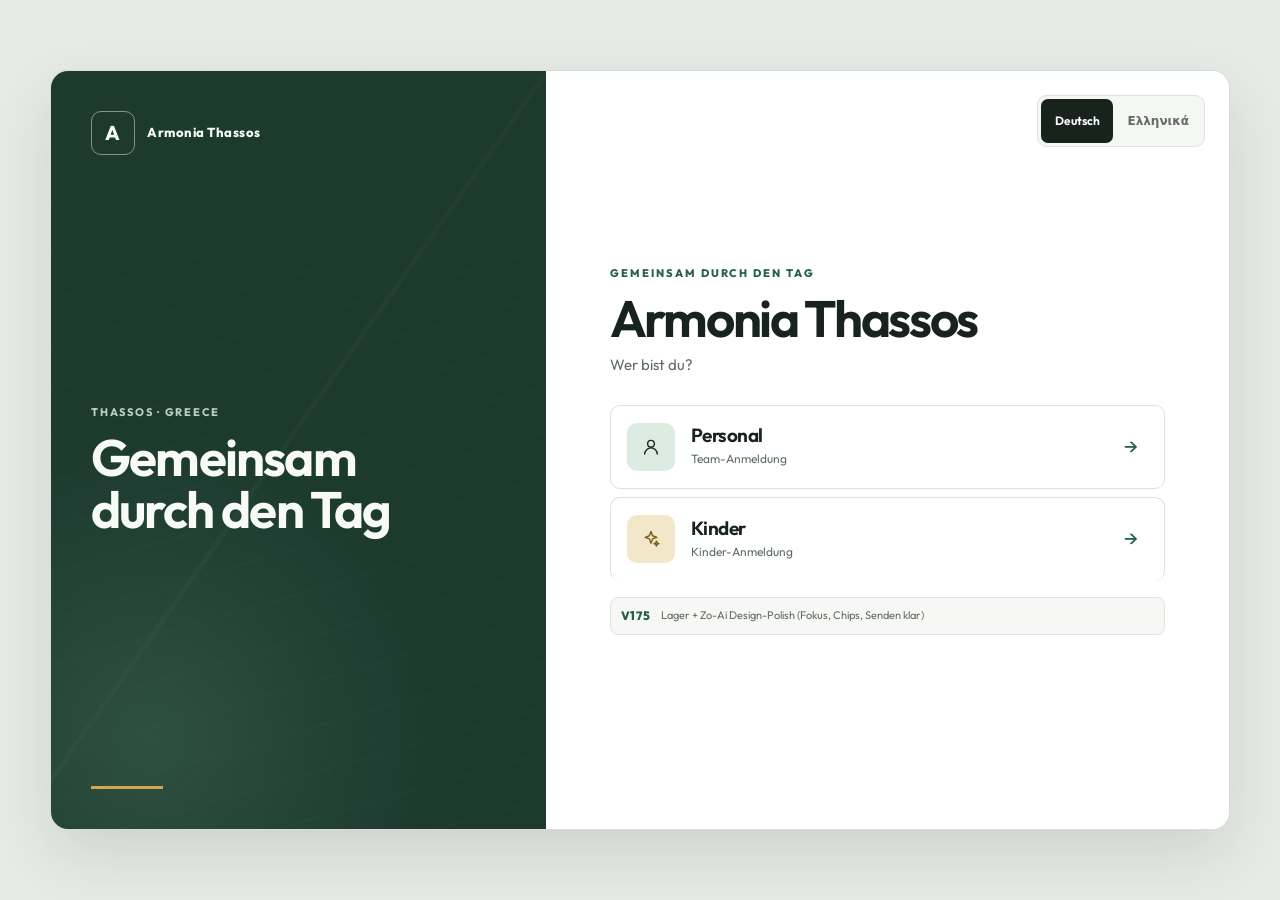
==== index.html @ 01b7ec57 "Polish mobile Lager and Zo-Ai sheet (v175). Compact stock UI, solid chat sheet above heroes, and a11" ====
<!doctype html>
<html lang="de">
<head>
<meta charset="utf-8">
<meta name="viewport" content="width=device-width, initial-scale=1, maximum-scale=1, user-scalable=no, viewport-fit=cover">
<meta name="theme-color" content="#1a2822">
<link rel="preconnect" href="https://fonts.googleapis.com">
<link rel="preconnect" href="https://fonts.gstatic.com" crossorigin>
<link href="https://fonts.googleapis.com/css2?family=Fraunces:opsz,wght@9..144,600;9..144,700&family=Outfit:wght@400;500;600;700&display=swap" rel="stylesheet">
<meta name="referrer" content="no-referrer">
<meta http-equiv="Cache-Control" content="no-store, no-cache, must-revalidate">
<meta http-equiv="Pragma" content="no-cache">
<link rel="manifest" href="manifest.webmanifest">
<link rel="icon" type="image/png" sizes="32x32" href="icons/favicon-32.png">
<link rel="icon" type="image/png" sizes="192x192" href="icons/icon-192.png">
<link rel="apple-touch-icon" href="icons/apple-touch-icon.png">
<meta name="apple-mobile-web-app-capable" content="yes">
<meta name="apple-mobile-web-app-status-bar-style" content="black-translucent">
<meta name="apple-mobile-web-app-title" content="Armonia">
<title>Armonia Thassos</title>
<style>
  /* ── Shell tokens — Pine & mineral (Thassos) ───────────────────────── */
  :root{
    --bg:#e9ece8;
    --bg-deep:#d4dbd5;
    --card:rgba(255,255,255,.82);
    --ink:#1a2822;
    --muted:#455851;
    --muted-soft:#4a6a74;
    --meta:#6b8a94;
    --line:rgba(26,40,34,.12);
    --brand:#2a6b52;
    --brand-2:#3d8a6a;
    --sun:#c48a1a;
    --sea:#2f5a63;
    --in:#2a6b52;
    --out:#c2410c;
    --warn:#a16207;
    --radius:18px;
    --radius-sm:12px;
    --radius-dock:24px;
    --shadow:0 14px 36px rgba(26,40,34,.08);
    --glass:rgba(255,255,255,.64);
    --glass-strong:rgba(255,255,255,.86);
    --glass-edge:rgba(255,255,255,.55);
    --chrome:rgba(26,40,34,.78);
    --mark-a:#9bc4b0;
    --mark-b:#7a9eaa;
    --font-ui:"Outfit",system-ui,sans-serif;
    --font-display:"Fraunces",Georgia,"Times New Roman",serif;
    --safe-t: env(safe-area-inset-top, 0px);
    --safe-b: env(safe-area-inset-bottom, 0px);
    --header-h: 60px;
    --topbar-tools-h: 0px;
    --nav-h: 64px;
    --nav-inset: 10px;
    --nav-total: calc(var(--nav-h) + var(--nav-inset) + var(--safe-b));
    --rail-w: 0px;
    --dock-h: 0px;
    --chat-h: 0px;
    --fab-size: 52px;
    --side-gutter: max(12px, calc((100vw - 1180px) / 2 + 12px));
    --ease-out: cubic-bezier(.2,.8,.3,1);
  }
  *{box-sizing:border-box; -webkit-tap-highlight-color:transparent}
  html{touch-action:manipulation}
  html,body{margin:0; padding:0; background:var(--bg); color:var(--ink);
    font:16px/1.45 var(--font-ui);
    overscroll-behavior-x:none;
    font-optical-sizing:auto}
  @media(min-width:900px){
    html,body{font-size:14px}
  }
  body::before{
    content:""; position:fixed; inset:0; z-index:-2; pointer-events:none;
    background:
      radial-gradient(ellipse 100% 60% at 110% -8%, rgba(196,138,26,.18), transparent 52%),
      radial-gradient(ellipse 80% 55% at -15% 25%, rgba(42,107,82,.16), transparent 48%),
      radial-gradient(ellipse 55% 40% at 50% 110%, rgba(47,90,99,.1), transparent 55%),
      linear-gradient(168deg, #f3f5f2 0%, #e6ebe6 45%, #d5dbd4 100%);
  }
  body::after{
    content:""; position:fixed; inset:0; z-index:-1; pointer-events:none; opacity:.035;
    background-image:url("data:image/svg+xml,%3Csvg viewBox='0 0 200 200' xmlns='http://www.w3.org/2000/svg'%3E%3Cfilter id='n'%3E%3CfeTurbulence type='fractalNoise' baseFrequency='.85' numOctaves='3' stitchTiles='stitch'/%3E%3C/filter%3E%3Crect width='100%25' height='100%25' filter='url(%23n)'/%3E%3C/svg%3E");
  }
  /* iOS Safari zooms inputs under 16px — keep all editable fields at 16px */
  input,select,textarea,.qty-field,.cart-qty-input,.pin-input,input[type="date"],input[type="number"],input[type="text"],input[type="email"],input[type="search"],input[type="tel"]{
    font-size:16px!important}
  /* Boot: only the login gate — no app chrome flash */
  html:has(body.auth-pending), body.auth-pending{
    background:#121c18!important; color:#fff;
  }
  body.auth-pending > *:not(#gate):not(#toast){display:none!important}
  body.auth-pending #gate{display:block!important}
  body.auth-pending #toast{display:block!important;z-index:90;bottom:calc(18px + env(safe-area-inset-bottom,0px))}
  body.auth-pending #app[hidden]{display:none!important}
  body.auth-pending #gate::before,
  body.auth-pending #gate::after{content:none!important;display:none!important;animation:none!important}
  #app.app-shell{max-width:1180px; margin:0 auto; min-height:100dvh;
    padding-bottom:calc(var(--nav-total) + var(--dock-h) + var(--fab-clear, 0px) + var(--chat-h) + 24px);
    display:flex; flex-direction:column}
  header.app-chrome{position:sticky; top:0; z-index:20;
    color:#fff; padding:calc(8px + var(--safe-t)) 14px 10px;
    display:flex; flex-direction:column; gap:8px;
    min-height:calc(var(--header-h) + var(--safe-t));
    background:var(--chrome);
    border-bottom:1px solid rgba(255,255,255,.1);
    box-shadow:0 18px 40px rgba(26,40,34,.22);
    backdrop-filter:blur(22px) saturate(1.35); -webkit-backdrop-filter:blur(22px) saturate(1.35)}
  header.app-chrome::before{
    content:""; position:absolute; inset:0; pointer-events:none;
    background:linear-gradient(120deg, rgba(155,196,176,.12), transparent 42%, rgba(56,189,248,.08));
    opacity:.9}
  .topbar-row{display:flex; align-items:center; gap:8px; min-width:0; position:relative; z-index:1}
  .chrome-brand{display:flex; align-items:center; gap:8px; flex:1; min-width:0}
  .brand-mark{flex:0 0 auto; width:36px; height:36px; border-radius:10px;
    display:grid; place-items:center; font-family:var(--font-display); font-weight:800; font-size:16px;
    color:#1a2822; background:linear-gradient(145deg,var(--mark-a),var(--mark-b));
    box-shadow:0 8px 18px rgba(155,196,176,.28), inset 0 1px 0 rgba(255,255,255,.45)}
  .brand-copy{min-width:0; flex:1}
  .brand-kicker-live{display:block; font-size:11px; font-weight:750; letter-spacing:.16em;
    text-transform:uppercase; color:#9bc4b0; margin:0 0 1px; line-height:1.1}
  header h1{font-family:var(--font-display); font-size:clamp(16px,4vw,19px); margin:0; font-weight:750;
    letter-spacing:-.03em; white-space:nowrap; overflow:hidden; text-overflow:ellipsis; line-height:1.15}
  header .who{font-size:12px; opacity:.9; white-space:nowrap; overflow:hidden; text-overflow:ellipsis; color:#b5c9bf}
  .topbar-core{flex:0 0 auto; max-width:46%}
  @media(max-width:380px){
    .brand-kicker-live{font-size:11px; letter-spacing:.12em}
    header .who{display:none}
    .topbtn{padding:8px 10px; min-height:44px; min-width:44px}
    .brand-mark{width:32px;height:32px;font-size:14px;border-radius:10px}
  }
  .topbar-core,.topbar-tools{display:flex; gap:4px; align-items:center; flex-wrap:nowrap;
    overflow-x:auto; scrollbar-width:none; -webkit-overflow-scrolling:touch; padding-bottom:1px;
    position:relative; z-index:1}
  .topbar-core::-webkit-scrollbar,.topbar-tools::-webkit-scrollbar{display:none}
  .topbar-tools{width:100%; padding-top:6px; border-top:1px solid rgba(255,255,255,.12)}
  /* Staff: actions live in the page, not the sticky header. */
  body:not(.mode-child) .topbar-tools{display:none!important}
  body:not(.mode-child) header.app-chrome{padding:calc(8px + var(--safe-t)) 14px 10px; gap:0}
  .page-actions{display:flex; gap:8px; flex-wrap:wrap; align-items:center; margin:0 0 12px;
    max-width:100%}
  .page-act{flex:0 0 auto; border:1px solid var(--line); background:var(--glass-strong); color:var(--ink);
    border-radius:var(--radius-sm); padding:8px 14px; font-size:13px; font-weight:700; cursor:pointer;
    min-height:44px; white-space:nowrap; touch-action:manipulation;
    box-shadow:var(--shadow); max-width:100%; overflow:hidden; text-overflow:ellipsis;
    backdrop-filter:blur(10px)}
  .page-act:active{transform:scale(.98)}
  .page-act.on,.page-act.primary{background:linear-gradient(135deg,var(--brand),var(--brand-2)); border-color:transparent; color:#fff;
    box-shadow:0 10px 24px rgba(42,107,82,.28)}
  .page-act.ghost{background:#fff; color:var(--ink); border-color:var(--line)}
  .shop-bar .page-actions{margin:10px 0 0}
  .stock-command,.shop-command{
    position:sticky; top:calc(var(--header-h) + 2px); z-index:14;
    display:grid; gap:8px; margin:0 0 10px; padding:8px;
    border:1px solid var(--line); border-radius:14px;
    background:rgba(244,250,251,.97); backdrop-filter:blur(12px); -webkit-backdrop-filter:blur(12px);
    box-shadow:0 8px 20px rgba(26,40,34,.06)}
  body.layout-desktop .stock-command,body.layout-desktop .shop-command{top:calc(var(--header-h) + 8px)}
  .stock-command .seg,.shop-command .seg{margin:0; background:rgba(47,90,99,.1)}
  .stock-command-row,.shop-command-row{display:flex; align-items:center; gap:4px; min-width:0}
  .stock-command-row .stock-search{flex:1; min-width:0; margin:0}
  .shop-command-row .friday-picker{flex:1; min-width:0; margin:0}
  .stock-tool,.shop-tool{
    flex:0 0 auto; width:44px; height:44px; padding:0; border:1px solid var(--line);
    border-radius:10px; background:#fff; color:#1a2822; font-size:16px; font-weight:800;
    cursor:pointer; touch-action:manipulation; display:grid; place-items:center}
  .stock-tool.labeled,.shop-tool.labeled{
    width:auto; min-width:44px; padding:0 10px; grid-auto-flow:column; gap:4px;
    font-size:12px; font-weight:750; white-space:nowrap}
  .stock-tool.on{background:#1a2822; color:#fff; border-color:#1a2822}
  .stock-tool:active,.shop-tool:active{transform:scale(.94)}
  .shop-tools{display:flex; gap:4px; flex:0 0 auto}
  .stock-command .stock-strip-stats{margin:0}
  .stock-command .stock-chip{height:32px; padding:0 9px}
  .book-toolbar{margin:0 0 12px}
  .book-page{display:grid;gap:12px}
  .book-hero{
    padding:16px 16px;border-radius:20px;color:#fff;
    background:
      radial-gradient(circle at 12% 80%, rgba(155,196,176,.22), transparent 40%),
      linear-gradient(145deg,#1a2822 0%,#2a4a40 42%,#3a5a64 100%);
    box-shadow:0 14px 32px rgba(26,40,34,.16)}
  .book-hero .brand-kicker{font-size:11px;font-weight:800;letter-spacing:.18em;text-transform:uppercase;color:#9bc4b0}
  .book-hero h2{margin:4px 0 6px;font-family:var(--font-display);font-size:clamp(22px,5vw,28px);letter-spacing:-.03em}
  .book-hero p{margin:0;color:#c5d5cc;font-size:13px;max-width:44ch;line-height:1.45}
  .book-panes{display:grid;grid-template-columns:repeat(3,minmax(0,1fr));gap:4px;padding:4px;border-radius:14px;background:rgba(26,40,34,.06);border:1px solid var(--line)}
  .book-pane-btn{appearance:none;border:1px solid transparent;background:#fff;color:var(--ink);font:inherit;font-weight:750;font-size:12px;padding:8px 8px;border-radius:10px;cursor:pointer;min-height:44px}
  .book-pane-btn.on{background:#fff;color:var(--ink);border-color:var(--line);box-shadow:0 4px 14px rgba(26,40,34,.1)}
  .book-filters{display:grid;gap:12px}
  .book-filter-block{display:grid;gap:4px}
  .book-filter-label{font-size:11px;font-weight:800;letter-spacing:.06em;text-transform:uppercase;color:#6b8a94}
  .book-chips{display:flex;flex-wrap:wrap;gap:4px}
  .book-chips-scroll{flex-wrap:nowrap;overflow-x:auto;-webkit-overflow-scrolling:touch;padding-bottom:2px;scrollbar-width:none}
  .book-chips-scroll::-webkit-scrollbar{display:none}
  .book-chip{appearance:none;border:1px solid var(--line);background:#fff;color:#2d4a52;font:inherit;font-size:12px;font-weight:700;padding:8px 11px;border-radius:999px;cursor:pointer;white-space:nowrap;display:inline-flex;align-items:center;gap:4px;min-height:36px}
  .book-chip.on{background:#1a2822;border-color:#1a2822;color:#fff}
  .book-chip.ghost{background:#f2f4f1}
  .book-chip.ghost.on{background:#2f5a63;border-color:#2f5a63}
  .book-chip-who{padding-left:8px}
  .book-chip-av{width:20px;height:20px;border-radius:50%;display:grid;place-items:center;font-size:11px;font-weight:800;color:#fff}
  .book-search{display:flex;align-items:center;gap:8px;padding:0 12px;height:44px;border:1px solid var(--line);border-radius:10px;background:#f7f9f7}
  .book-search input{flex:1;min-width:0;border:0;background:transparent;font:inherit;outline:none}
  .book-search button{border:0;background:transparent;font-size:18px;line-height:1;color:#6b8a94;cursor:pointer;padding:4px}
  .book-clear{justify-self:start}
  .book-panel{padding:12px;border:1px solid var(--line);border-radius:14px;background:#fff}
  .book-panel-head{margin-bottom:8px;align-items:center}
  .book-panel-head h2{margin:0;font-size:16px;letter-spacing:-.02em}
  .book-log-text{margin-top:4px;font-size:13px;line-height:1.45;color:#1a2822}
  .book-log-stamp,.book-log-tech{font-size:11px;margin-top:2px}
  .book-day-group{margin-bottom:12px}
  .book-day-title{margin:0 0 8px;font-size:13px;font-weight:800;color:#2f5a63}
  .book-compact{display:grid;gap:4px}
  .book-compact-row{display:grid;grid-template-columns:auto minmax(0,1fr) auto auto;gap:8px;align-items:center;width:100%;text-align:left;padding:8px 10px;border:1px solid var(--line);border-radius:10px;background:#f7f9f7;font:inherit}
  .book-compact-text{font-size:12px;color:#1a2822;overflow:hidden;text-overflow:ellipsis;white-space:nowrap}
  .book-compact-who,.book-compact-time{font-size:11px;white-space:nowrap}
  .book-people{display:grid;gap:4px}
  .book-person{width:100%;text-align:left}
  .book-shift-hint{margin:0 0 10px;color:#4a6a74;font-size:12px;line-height:1.45}
  .book-shift-team{margin-top:16px;padding-top:14px;border-top:1px solid var(--line)}
  .book-shift-note{cursor:default;margin-bottom:8px}
  .book-foot{margin-top:12px;display:grid;gap:8px}
  .book-foot .muted{text-align:center;margin:0;font-size:11px}
  .book-hero.journal{
    background:
      radial-gradient(circle at 88% 12%, rgba(197,221,208,.3), transparent 36%),
      linear-gradient(145deg,#14201c 0%,#243f36 46%,#2f5648 100%)}
  .journal-book{display:grid;gap:12px}
  .journal-duty{
    display:flex;align-items:center;justify-content:space-between;gap:8px;
    padding:12px 14px;border-radius:14px;font-size:13px;font-weight:750}
  .journal-duty.must{background:linear-gradient(135deg,var(--amber-tint),#fff);border:1px solid rgba(180,83,9,.35);color:var(--out)}
  .journal-duty.ok{background:linear-gradient(135deg,var(--pine-tint),#fff);border:1px solid rgba(42,107,82,.28);color:#166534}
  .journal-duty-home{
    display:flex;align-items:center;gap:12px;width:100%;text-align:left;padding:12px 14px;
    border:1px solid rgba(180,83,9,.35);border-radius:14px;cursor:pointer;font:inherit;
    background:linear-gradient(135deg,var(--amber-tint),#fff);box-shadow:var(--shadow);touch-action:manipulation}
  .journal-duty-home-mark{
    width:34px;height:34px;border-radius:10px;display:grid;place-items:center;flex:0 0 auto;
    background:var(--out);color:#fff;font-weight:850}
  .journal-duty-home .grow{min-width:0;flex:1}
  .journal-duty-home b{display:block;font-size:13px;color:var(--out)}
  .journal-duty-home small{display:block;margin-top:2px;font-size:11px;color:#7c4a1e;line-height:1.35}
  .journal-duty-home-cta{flex:0 0 auto;font-size:12px;font-weight:800;color:#1a2822;background:#c5ddd0;padding:8px 12px;border-radius:10px}
  .home-shift-start{
    position:relative;overflow:hidden;padding:var(--space-4);border-radius:var(--radius);color:var(--ink);
    background:var(--glass);border:1px solid var(--line);border-left:3px solid var(--brand);
    box-shadow:var(--shadow-1);animation:journalOpen .4s var(--ease-out) both}
  .home-shift-start.late{border-left-color:var(--out);background:linear-gradient(var(--out-tint),var(--out-tint)),var(--glass)}
  .home-shift-start.done{border-left-color:var(--in);background:linear-gradient(var(--pine-tint),var(--pine-tint)),var(--glass)}
  .home-shift-start-head{display:flex;align-items:flex-start;justify-content:space-between;gap:12px}
  .home-shift-kicker{font-size:11px;font-weight:800;letter-spacing:.16em;text-transform:uppercase;color:var(--brand)}
  .home-shift-start.late .home-shift-kicker{color:var(--out)}
  .home-shift-start h2{margin:4px 0 4px;font-family:var(--font-display);font-size:clamp(20px,5vw,26px);letter-spacing:-.03em;line-height:1.15;color:var(--ink)}
  .home-shift-start-head p{margin:0;color:var(--muted);font-size:13px;line-height:1.4;max-width:36ch}
  .home-shift-start.late .home-shift-start-head p{color:var(--out)}
  .home-shift-primary{
    flex:0 0 auto;appearance:none;border:0;border-radius:10px;padding:12px 14px;min-height:44px;
    font:inherit;font-weight:800;cursor:pointer;color:#fff;
    background:var(--brand);box-shadow:0 8px 20px color-mix(in srgb, var(--brand) 28%, transparent)}
  .home-shift-start.late .home-shift-primary{background:var(--out)}
  .home-shift-hint{margin:10px 0 0;font-size:12px;color:var(--meta);line-height:1.4}
  .home-shift-steps{display:grid;gap:4px;margin-top:12px}
  .home-shift-step{
    display:grid;grid-template-columns:28px minmax(0,1fr) auto;gap:8px;align-items:center;
    padding:8px 12px;border-radius:10px;background:var(--glass-strong);border:1px solid var(--line)}
  .home-shift-step.ok{background:var(--pine-tint);border-color:color-mix(in srgb, var(--in) 30%, transparent)}
  .home-shift-mark{
    width:28px;height:28px;border-radius:10px;display:grid;place-items:center;
    background:var(--glass);border:1px solid var(--line);font-weight:850;font-size:13px;color:var(--muted)}
  .home-shift-step.ok .home-shift-mark{background:var(--in);color:#fff;border-color:transparent}
  .home-shift-step-label{font-size:13px;font-weight:700;color:var(--ink)}
  .home-shift-step-done{font-size:11px;font-weight:750;color:var(--in)}
  .home-shift-step-cta{
    appearance:none;border:1px solid var(--line);border-radius:10px;padding:8px 11px;min-height:36px;
    font:inherit;font-size:12px;font-weight:800;cursor:pointer;color:var(--ink);background:#fff}
  .home-shift-step-cta.primary{background:var(--brand);color:#fff;border-color:transparent}
  .home-shift-start.late .home-shift-step-cta.primary{background:var(--out);color:#fff}
  .cal-sheet{display:grid;gap:12px}
  .cal-sheet-hint{margin:0;line-height:1.45;font-size:13px}
  .cal-block{padding:12px;border:1px solid var(--line);border-radius:14px;background:#f7f9f7;display:grid;gap:8px}
  .cal-block h4{margin:0;font-family:var(--font-display);font-size:14px;letter-spacing:-.02em}
  .cal-block .muted{margin:0;font-size:12px;line-height:1.4}
  .cal-reminder{margin:0;font-size:11px;font-weight:700;color:#2f5a63}
  .cal-actions{display:grid;gap:8px}
  .cal-actions.row{grid-template-columns:repeat(3,minmax(0,1fr))}
  .cal-actions .btn,.cal-actions a.btn{margin:0;text-align:center;text-decoration:none}
  .cal-next-card{padding:8px 12px;border-radius:10px;background:#fff;border:1px solid var(--line)}
  .cal-next-card b{display:block;font-size:13px}
  .cal-next-card span{display:block;margin-top:2px;font-size:11px;color:#6b8a94}
  .cal-upcoming{display:grid;gap:8px;max-height:min(42vh,320px);overflow:auto}
  .cal-up-row{display:flex;flex-wrap:wrap;gap:8px;align-items:center;padding:8px;border-radius:10px;background:#fff;border:1px solid var(--line)}
  .cal-up-row b{display:block;font-size:12px}
  .cal-up-acts{display:flex;flex-wrap:wrap;gap:4px}
  .cal-up-acts .btn{margin:0;width:auto}
  .presence-panel{display:grid;gap:8px}
  .presence-panel h2{margin:0;font-family:var(--font-display);font-size:clamp(22px,5vw,28px);letter-spacing:-.03em}
  .presence-kicker{font-size:11px;font-weight:800;letter-spacing:.14em;text-transform:uppercase;color:#2f5a63}
  .presence-panel.late .presence-kicker{color:var(--out)}
  .presence-meta{margin:0;color:#4a6a74;font-size:13px}
  .presence-ready-copy{margin:0;font-size:14px;line-height:1.45;color:#2d4a52}
  .presence-late-box{padding:12px;border-radius:14px;border:1px solid rgba(180,83,9,.35);background:var(--amber-tint)}
  .presence-late-box b{display:block;color:var(--out);font-size:14px}
  .presence-late-box p{margin:4px 0 10px;font-size:12px;color:#7c4a1e;line-height:1.4}
  .presence-cta{min-height:52px;font-size:16px;font-weight:850}
  .presence-panel.late .presence-cta{background:linear-gradient(135deg,var(--out),#b45309);border-color:transparent}
  @media (max-width:520px){
    .cal-actions.row{grid-template-columns:1fr}
  }
  .journal-spread{
    position:relative;display:grid;grid-template-columns:10px minmax(0,1fr);border-radius:6px 20px 20px 6px;
    overflow:hidden;box-shadow:0 18px 40px rgba(26,40,34,.18);animation:journalOpen .45s var(--ease-out,ease) both}
  @keyframes journalOpen{from{opacity:0;transform:translateY(10px) rotate(-.4deg)}to{opacity:1;transform:none}}
  .journal-spine{
    background:linear-gradient(180deg,#1a2822,#2f5648 40%,#1a2822);
    box-shadow:inset -2px 0 0 rgba(255,255,255,.08)}
  .journal-page{
    position:relative;padding:16px 16px 16px;
    background:
      repeating-linear-gradient(transparent,transparent 27px,rgba(47,90,99,.1) 28px),
      linear-gradient(180deg,#f3f7f4,#eaf1ec);
    color:#1a2822;min-height:280px}
  .journal-page::before{
    content:"";position:absolute;left:0;top:0;bottom:0;width:18px;
    background:linear-gradient(90deg,rgba(26,40,34,.12),transparent)}
  .journal-page-head{display:flex;justify-content:space-between;gap:12px;align-items:flex-start;margin-bottom:12px;position:relative;z-index:1}
  .journal-kicker{font-size:11px;font-weight:800;letter-spacing:.16em;text-transform:uppercase;color:#2f5a63}
  .journal-page-head h2{margin:4px 0 0;font-family:var(--font-display);font-size:clamp(18px,4.5vw,24px);letter-spacing:-.03em;line-height:1.15}
  .journal-page-meta{display:grid;gap:2px;text-align:right;font-size:11px;font-weight:700;color:#4a6a74}
  .journal-ruled{position:relative;z-index:1;min-height:140px;padding:4px 0 8px 8px}
  .journal-ink{
    white-space:pre-wrap;font-family:var(--font-display);font-size:14px;line-height:28px;
    color:#1a2822;font-weight:600;letter-spacing:-.01em}
  .journal-ink.past{font-size:14px;line-height:1.55}
  .journal-blank{font-family:var(--font-display);font-size:14px;line-height:28px;color:#6b8a94;font-style:italic}
  .journal-sign{
    position:relative;z-index:1;display:flex;flex-wrap:wrap;gap:8px;align-items:baseline;
    margin-top:8px;padding-top:10px;border-top:1px dashed rgba(47,90,99,.28);font-size:12px;color:#4a6a74}
  .journal-sign b{font-family:var(--font-display);font-size:16px;color:#1a2822}
  .journal-write{
    padding:12px;border:1px solid var(--line);border-radius:14px;background:#fff;display:grid;gap:8px}
  .journal-write-hint{margin:0;font-size:12px;color:#4a6a74;line-height:1.45}
  .journal-write-actions{display:flex;flex-wrap:wrap;gap:8px}
  .journal-write-actions .btn{width:auto;flex:1 1 160px;margin:0}
  .journal-archive{display:grid;gap:8px;padding:12px;border:1px solid var(--line);border-radius:14px;background:#fff}
  .journal-past-page{
    padding:12px;border:1px solid var(--line);border-radius:14px;
    background:linear-gradient(180deg,#f7faf7,#fff)}
  .journal-past-page header{display:flex;gap:8px;align-items:center;margin-bottom:8px}
  .journal-past-page header .grow{min-width:0;flex:1}
  .journal-past-page header b{display:block;font-size:13px}
  .journal-past-page header .muted{display:block;font-size:11px}
  body.layout-desktop .journal-page{padding:20px 24px 18px;min-height:340px}
  body.layout-desktop .journal-ink{font-size:16px;line-height:30px}
  body.layout-desktop .book-page{gap:12px}
  body.layout-desktop .book-hero{padding:20px 20px}

  /* Buch month calendar — stone / pine / sea (mirrors plan-calendar tokens) */
  .book-cal.cal-shell{
    background:linear-gradient(165deg,rgba(255,255,255,.96),rgba(234,241,236,.92));
    border:1px solid var(--line);border-radius:20px;padding:14px 12px;
    box-shadow:0 10px 28px rgba(26,40,34,.07);
  }
  .book-cal .cal-head{display:flex;align-items:center;justify-content:space-between;gap:8px;margin-bottom:6px}
  .book-cal .cal-head .cal-nav{
    flex:0 0 auto;min-width:44px;min-height:44px;padding:0 12px;border-radius:12px;
    font-size:18px;line-height:1;font-weight:700;
  }
  .book-cal .cal-month{flex:1;text-align:center;min-width:0}
  .book-cal .cal-month-kicker{
    display:block;font-size:10px;font-weight:800;letter-spacing:.14em;text-transform:uppercase;color:var(--sea,#2f5a63);
  }
  .book-cal .cal-month-title{
    display:block;margin-top:2px;font-family:var(--font-display);font-size:clamp(16px,4vw,20px);
    letter-spacing:-.02em;color:var(--ink);line-height:1.15;
  }
  .book-cal-hint{margin:0 0 8px;font-size:12px;line-height:1.4;color:var(--muted);text-align:center}
  .book-cal .cal-legend{
    display:flex;justify-content:center;gap:14px;margin-bottom:8px;font-size:11px;font-weight:700;color:var(--muted);
  }
  .book-cal .cal-legend span{display:inline-flex;align-items:center;gap:5px}
  .book-cal .cal-legend i,.book-cal .cal-dots i.bk{
    display:inline-block;width:6px;height:6px;border-radius:50%;
    background:var(--brand);
  }
  .book-cal .cal-weekdays{display:grid;grid-template-columns:repeat(7,1fr);gap:5px;margin-bottom:6px}
  .book-cal .cal-weekdays span{
    text-align:center;font-size:10px;font-weight:800;letter-spacing:.04em;color:var(--meta,#6b8a94);text-transform:uppercase;
  }
  .book-cal .cal-grid{display:grid;grid-template-columns:repeat(7,1fr);gap:5px}
  .book-cal .cal-cell{
    appearance:none;border:1px solid transparent;border-radius:12px;min-height:44px;padding:6px 2px 8px;
    display:flex;flex-direction:column;align-items:center;justify-content:center;gap:3px;
    background:rgba(255,255,255,.72);cursor:pointer;font:inherit;color:var(--ink);
    touch-action:manipulation;-webkit-tap-highlight-color:transparent;
  }
  .book-cal .cal-cell.empty{background:transparent;border:0;cursor:default;min-height:0;pointer-events:none}
  .book-cal .cal-cell.has{background:var(--pine-tint);border-color:color-mix(in srgb,var(--brand) 18%, transparent)}
  .book-cal .cal-cell.today{box-shadow:inset 0 0 0 1.5px color-mix(in srgb,var(--sea) 45%, transparent)}
  .book-cal .cal-cell.today .cal-n{color:var(--sea,#2f5a63);font-weight:850}
  .book-cal .cal-cell.on{
    background:linear-gradient(145deg,var(--brand),var(--sea,#2f5a63));border-color:transparent;color:#fff;
    box-shadow:0 8px 18px color-mix(in srgb,var(--brand) 28%, transparent);
  }
  .book-cal .cal-cell.on .cal-n{color:#fff}
  .book-cal .cal-cell.on .cal-dots i.bk{background:rgba(255,255,255,.9)}
  .book-cal .cal-n{line-height:1;font-size:13px;font-weight:750}
  .book-cal .cal-dots{display:flex;gap:3px;height:5px;align-items:center}
  .book-cal-actions{
    display:flex;align-items:center;justify-content:space-between;gap:10px;flex-wrap:wrap;margin-top:12px;
  }
  .book-cal-actions .btn{margin:0;width:auto}
  .book-cal-sel{font-size:12px;font-weight:700;color:var(--muted)}
  .journal-past-page[data-book-cal-date]{cursor:pointer}
  .journal-past-page[data-book-cal-date]:focus-visible{outline:2px solid var(--sea);outline-offset:2px}
  .book-cal .cal-legend i.ur,.book-cal .cal-dots i.ur{
    display:inline-block;width:6px;height:6px;border-radius:50%;
    background:var(--out,#b45309)}
  .book-cal .cal-cell.unread{border-color:color-mix(in srgb,var(--out) 35%, transparent)}
  .book-cal .cal-cell.on .cal-dots i.ur{background:rgba(255,220,180,.95)}
  .handoff-flow{
    padding:var(--space-3) var(--space-4);border-radius:var(--radius);
    background:var(--glass);border:1px solid var(--line);box-shadow:var(--shadow-1);
    display:grid;gap:var(--space-2)}
  .handoff-flow-kicker{
    font-size:11px;font-weight:800;letter-spacing:.14em;text-transform:uppercase;color:var(--brand)}
  .handoff-flow-steps{display:grid;gap:8px;grid-template-columns:1fr}
  @media(min-width:720px){.handoff-flow-steps{grid-template-columns:1fr 1fr;gap:12px}}
  .handoff-flow-step{
    display:grid;grid-template-columns:28px minmax(0,1fr);gap:10px;align-items:start;
    padding:10px 12px;border-radius:var(--radius-sm);background:var(--glass-strong);border:1px solid var(--line)}
  .handoff-flow-step .num{
    width:28px;height:28px;border-radius:10px;display:grid;place-items:center;
    background:var(--pine-tint);color:var(--brand);font-weight:850;font-size:13px}
  .handoff-flow-step b{display:block;font-size:13px;color:var(--ink)}
  .handoff-flow-step span{display:block;margin-top:2px;font-size:12px;color:var(--muted);line-height:1.35}
  .journal-duty.is-today .handoff-today-mark{font-weight:850}
  .handoff-incoming{
    padding:12px;border-radius:var(--radius);border:1px solid var(--line);background:#fff;display:grid;gap:8px}
  .handoff-incoming.has{border-color:color-mix(in srgb,var(--out) 30%, transparent);
    background:linear-gradient(135deg,var(--amber-tint),#fff)}
  .handoff-page.needs-ack{border-color:color-mix(in srgb,var(--out) 28%, transparent);
    box-shadow:0 0 0 1px color-mix(in srgb,var(--out) 12%, transparent)}
  .handoff-page-meta{display:grid;gap:4px;justify-items:end;flex:0 0 auto}
  .handoff-sections{display:grid;gap:10px}
  .handoff-sections.write{gap:12px}
  .handoff-sec-block{
    padding:10px 12px;border-radius:var(--radius-sm);background:var(--stone-50,#f7f9f7);
    border:1px solid var(--line)}
  .handoff-sec-block.is-urgent{
    background:linear-gradient(135deg,var(--amber-tint),#fff);
    border-color:color-mix(in srgb,var(--out) 28%, transparent)}
  .handoff-sec-label{
    font-size:11px;font-weight:800;letter-spacing:.12em;text-transform:uppercase;
    color:var(--sea,#2f5a63);margin-bottom:4px}
  .handoff-sec-block.is-urgent .handoff-sec-label{color:var(--out)}
  .handoff-sec-body{font-size:14px;line-height:1.5;color:var(--ink);white-space:pre-wrap}
  .handoff-ack-row{margin-top:10px}
  .handoff-ack-row .btn{width:100%;margin:0}
  .handoff-house-row{display:grid;gap:6px;padding:10px 12px;border-radius:var(--radius-sm);
    border:1px solid var(--line);background:var(--glass)}
  body.layout-desktop .handoff-flow{padding:16px}
  body.layout-desktop .handoff-ack-row .btn{width:auto;min-width:160px}
  body.layout-desktop .book-cal.cal-shell{padding:16px 16px}
  body.layout-desktop .book-cal .cal-cell{min-height:52px}
  @media (max-width:420px){
    .book-cal .cal-cell{min-height:42px;border-radius:10px;padding:4px 1px 6px}
    .book-cal .cal-n{font-size:12px}
  }

  @media (max-width:420px){
    .book-compact-row{grid-template-columns:auto minmax(0,1fr);grid-template-areas:"pill text" "who time"}
    .book-compact-row .pill{grid-area:pill}
    .book-compact-text{grid-area:text}
    .book-compact-who{grid-area:who}
    .book-compact-time{grid-area:time;justify-self:end}
  }
  /* Light-header default: ink on white — never pale-on-transparent. */
  .topbtn{flex:0 0 auto; border:1px solid var(--line); background:#fff; color:var(--ink);
    border-radius:12px; padding:10px 12px; font-size:12px; font-weight:700; cursor:pointer;
    min-height:44px; min-width:44px; white-space:nowrap; line-height:1.1; touch-action:manipulation;
    -webkit-tap-highlight-color:transparent}
  .topbtn:active{transform:scale(.97)}
  .btn{border:0; border-radius:var(--radius-sm); padding:12px 14px; font-weight:700;
    background:linear-gradient(135deg,var(--brand),var(--brand-2));
    color:#fff; cursor:pointer; width:100%; min-height:44px; touch-action:manipulation;
    box-shadow:0 8px 20px rgba(42,107,82,.22); -webkit-tap-highlight-color:transparent}
  .btn.sm{padding:10px 14px; width:auto; font-size:12px; border-radius:12px; min-height:44px}
  .chip{border:1px solid var(--line); background:var(--glass-strong); border-radius:999px; padding:10px 14px;
    font-size:13px; cursor:pointer; display:inline-flex; gap:4px; align-items:center; min-height:44px;
    touch-action:manipulation; font-weight:650; -webkit-tap-highlight-color:transparent; color:var(--ink)}
  .chip.ghost{background:#fff; border-color:var(--line); color:var(--muted)}
  .topbtn.on,.topbtn.primary{background:var(--sun); border-color:transparent; color:#1a2822}
  /* Filled semantic chips: white label on brand fill (light header contrast). */
  .topbtn.danger{background:var(--out); border-color:var(--out); color:#fff}
  .topbtn.ok{background:var(--in); border-color:var(--in); color:#fff}
  .topbtn.ghost{background:#fff; border-color:var(--line); color:var(--muted)}
  .topbtn.danger.ghost,.topbtn.ok.ghost{background:#fff; color:var(--ink)}
  .topbtn.danger.ghost{border-color:var(--out); color:var(--out)}
  .topbtn.ok.ghost{border-color:var(--in); color:var(--brand)}
  main.app-stage{padding:12px 14px 24px; flex:1; min-width:0;
    animation:stageIn .28s var(--ease-out)}
  @keyframes stageIn{from{opacity:0;transform:translateY(6px)}to{opacity:1;transform:none}}
  @media(prefers-reduced-motion:reduce){main.app-stage{animation:none}}
  .card{background:var(--card); border:1px solid var(--line); border-radius:var(--radius);
    padding:12px; margin-bottom:12px; box-shadow:var(--shadow);
    backdrop-filter:blur(14px) saturate(1.2); -webkit-backdrop-filter:blur(14px) saturate(1.2)}
  .card h2{font-family:var(--font-display); font-size:14px; margin:0 0 10px; font-weight:700; letter-spacing:-.02em}
  .row{display:flex; gap:8px; align-items:center}
  .row.between{justify-content:space-between}
  .grow{flex:1; min-width:0}
  .muted{color:var(--muted); font-size:12px}
  .strong{font-weight:650}
  .truncate{overflow:hidden; text-overflow:ellipsis; white-space:nowrap}
  button,input,select,textarea{font:inherit; color:inherit}
  input,select,textarea{width:100%; padding:8px 11px; border:1px solid var(--line);
    border-radius:10px; background:#fff; outline:none}
  input:focus,select:focus,textarea:focus{border-color:var(--brand)}
  label.f{display:block; margin-bottom:8px}
  label.f > span{display:block; font-size:12px; color:var(--muted); margin-bottom:4px}
  .btn.sec{background:#fff; color:var(--ink); border:1px solid var(--line); box-shadow:none}
  /* Ghost = outline, not invisible: solid fill + pine ink so it never reads empty. */
  .btn.ghost{background:#fff; color:var(--brand); border:1px solid var(--line); padding:8px 12px; width:auto; font-size:13px; min-height:44px; box-shadow:none}
  .btn.in{background:var(--in); color:#fff} .btn.out{background:var(--out); color:#fff}
  .btn:disabled{opacity:.45}
  .lang{background:rgba(255,255,255,.12); color:#fff; border:1px solid rgba(255,255,255,.18); border-radius:10px;
    padding:4px 9px; font-size:11px; font-weight:650; cursor:pointer; flex:0 0 auto;
    backdrop-filter:blur(8px)}
  .chips{display:flex; flex-wrap:wrap; gap:4px}
  .chip.on{background:var(--brand); border-color:var(--brand); color:#fff; box-shadow:0 4px 14px rgba(42,107,82,.2)}
  .pill{display:inline-block; font-size:11px; padding:2px 8px; border-radius:999px; font-weight:650}
  .pill.ovr{background:var(--amber-tint); color:var(--warn)}
  .pill.in{background:var(--pine-tint); color:var(--in)}
  .pill.out{background:var(--out-tint); color:var(--out)}
  .pill.gray{background:#e6ebe7; color:#3a5a64}
  .pill.kid{background:#e8f0eb; color:#075985}
  .pill.open{background:var(--out-tint); color:var(--out)}
  .bottom-panel{position:fixed; left:0; right:0; bottom:0; z-index:50; max-width:1180px; margin:0 auto;
    display:flex; flex-direction:column; pointer-events:none;
    padding:0 max(10px, var(--nav-inset)) calc(10px + var(--safe-b))}
  .bottom-panel > *{pointer-events:auto}
  .chat-panel{display:none; flex-direction:column; max-height:min(52dvh,420px); background:var(--glass-strong);
    border:1px solid var(--glass-edge); border-bottom:0; border-radius:20px 20px 0 0;
    box-shadow:0 -14px 36px rgba(26,40,34,.16); overflow:hidden;
    backdrop-filter:blur(18px); -webkit-backdrop-filter:blur(18px)}
  body.chat-open .chat-panel{display:flex}
  .chat-panel-head{display:flex; align-items:center; gap:8px; padding:8px 10px; border-bottom:1px solid var(--line);
    background:rgba(248,250,252,.9); flex:0 0 auto}
  .chat-panel-title{flex:1;font-weight:780;font-size:14px;color:#1a2822;letter-spacing:-.01em}
  .chat-panel-head .seg{margin:0; flex:1}
  .chat-panel-close{width:36px; height:36px; border-radius:10px; border:1px solid var(--line);
    background:#fff; font-size:18px; font-weight:700; cursor:pointer; flex:0 0 auto}
  .chat-panel-body{flex:1 1 auto; min-height:0; display:flex; flex-direction:column; overflow:hidden; padding:8px 12px; -webkit-overflow-scrolling:touch}
  /* Float chat: log fills leftover space — never a fixed 220px that crops mid-message */
  .chat-panel.chat-float .chat-panel-body .chat-log{
    flex:1 1 auto; min-height:0; max-height:none; height:auto;
    overflow:auto; -webkit-overflow-scrolling:touch}
  .chat-panel-body .chat-compose{flex:0 0 auto; position:relative; background:#fff; padding-top:8px}
  .chat-panel-body .talk-float-tools{flex:0 0 auto}
  /* Floating crystal dock — design board inset glass (390 frame) */
  nav.dock{background:var(--glass);
    border:1px solid var(--glass-edge);
    border-radius:20px;
    display:flex; min-height:var(--nav-h); padding:4px;
    box-shadow:0 16px 40px rgba(26,40,34,.16), inset 0 1px 0 rgba(255,255,255,.65);
    backdrop-filter:blur(22px) saturate(1.45); -webkit-backdrop-filter:blur(22px) saturate(1.45)}
  nav.dock button{flex:1; border:0; background:none; padding:4px 2px; color:var(--muted);
    font-size:12px; font-weight:650; letter-spacing:-.01em;
    display:flex; flex-direction:column; align-items:center; justify-content:center; gap:2px; cursor:pointer;
    min-height:calc(var(--nav-h) - 8px); touch-action:manipulation; border-radius:20px;
    transition:background .18s var(--ease-out), color .18s var(--ease-out), transform .12s ease}
  nav.dock button .i{font-size:18px; line-height:1}
  nav.dock button.on{color:var(--brand); font-weight:750;
    background:rgba(42,107,82,.1); box-shadow:inset 0 0 0 1px rgba(42,107,82,.12)}
  nav.dock button:active{transform:scale(.96)}
  .days{display:flex; gap:4px; overflow-x:auto; padding:2px 0 8px; scrollbar-width:none}
  .days::-webkit-scrollbar{display:none}
  .day{flex:0 0 auto; width:46px; text-align:center; padding:4px 0; border-radius:10px;
    border:1px solid var(--line); background:#fff; cursor:pointer}
  .day .d{font-size:11px; color:var(--muted)} .day .n{font-size:16px; font-weight:650}
  .day.on{background:#1a2822; border-color:#1a2822; color:#fff} .day.on .d{color:#b8cdd2}
  .day.today .n{color:var(--brand)} .day.on.today .n{color:#fff}
  .seg{display:flex; background:rgba(26,40,34,.08); border-radius:10px; padding:2px; gap:2px; margin-bottom:12px;
    overflow-x:auto; scrollbar-width:none; -webkit-overflow-scrolling:touch}
  .seg::-webkit-scrollbar{display:none}
  .seg button{flex:1 1 0; min-width:0; max-width:100%; border:0; background:none; padding:8px 6px;
    border-radius:10px; font-size:12px; font-weight:650; color:#2d4a52; cursor:pointer;
    min-height:44px; white-space:nowrap; overflow:hidden; text-overflow:ellipsis; touch-action:manipulation}
  .seg button.on{background:var(--glass-strong); color:var(--ink); box-shadow:0 2px 8px rgba(26,40,34,.08)}
  .house-selector{overflow-x:auto;scrollbar-width:none;scroll-snap-type:x proximity}
  .house-selector::-webkit-scrollbar{display:none}
  .house-selector button{flex:0 0 auto;min-width:max(72px,max-content);max-width:160px;padding-inline:14px;scroll-snap-align:start}
  .shop-house-picker{margin-bottom:12px;padding:12px;border:1px solid rgba(47,90,99,.28);border-radius:14px;
    background:linear-gradient(145deg,rgba(236,254,255,.95),rgba(255,255,255,.88));
    box-shadow:var(--shadow); backdrop-filter:blur(10px)}
  .shop-house-picker-head{display:flex;align-items:flex-start;justify-content:space-between;gap:12px;margin:0 2px 9px}
  .shop-house-picker-head b{display:block;color:#1a2822;font-size:13px;font-family:var(--font-display)}
  .shop-house-picker-head span{display:block;margin-top:2px;color:#4a6a74;font-size:11px}
  .shop-house-picker .seg{margin-bottom:0;background:rgba(47,90,99,.1)}

  /* Μπλοκ ώρας — αντιγράφει τα τρία τμήματα του εντύπου */
  .block{margin-bottom:12px}
  .block-h{display:flex; justify-content:space-between; align-items:baseline; margin-bottom:4px; padding:0 2px}
  .block-h .t{font-size:13px; font-weight:700; letter-spacing:-.01em}
  .block-h .hrs{font-size:11px; color:var(--muted); font-variant-numeric:tabular-nums}
  .house-h{font-size:11px; font-weight:700; color:var(--muted); text-transform:uppercase;
    letter-spacing:.05em; margin:9px 0 5px 2px}
  .entry{border:1px solid var(--line); border-radius:10px; padding:8px 11px; margin-bottom:0;
    background:#fff; cursor:pointer; display:block; width:100%; text-align:left; min-height:44px}
  .entry-wrap{display:grid; grid-template-columns:minmax(0,1fr) auto; gap:4px; align-items:stretch;
    margin-bottom:4px; position:relative}
  .entry-wrap .entry{padding-right:11px; min-width:0}
  .entry-wrap .entry-x{position:static; z-index:1; width:44px; min-width:44px; height:44px; align-self:center;
    border-radius:10px; background:#fff; box-shadow:0 1px 4px rgba(26,40,34,.08); flex:0 0 auto}
  .entry.cancelled{opacity:.45; text-decoration:line-through}
  .entry .top{display:flex; gap:8px; align-items:flex-start}
  .entry .emoji{font-size:16px; line-height:1.15; flex:0 0 auto}
  .entry .act{font-size:14px; font-weight:650}
  .entry .meta{font-size:12px; color:#3a5a64; margin-top:2px}
  .entry .kids{display:flex; flex-wrap:wrap; gap:4px; margin-top:4px}
  .avatar{width:30px; height:30px; border-radius:10px; display:grid; place-items:center;
    font-size:11px; font-weight:700; color:#1a2822; flex:0 0 auto}
  .empty{text-align:center; color:var(--muted); padding:20px 14px; font-size:13px;
    border:1px dashed var(--line); border-radius:14px; background:rgba(255,255,255,.45)}
  .empty-state{display:grid; place-items:center; gap:4px; text-align:center;
    padding:24px 18px; border-radius:20px; border:1px dashed var(--line);
    background:linear-gradient(165deg, rgba(255,255,255,.72), rgba(236,254,255,.4));
    box-shadow:0 8px 24px rgba(26,40,34,.04)}
  .empty-state .empty-ico{font-size:26px; line-height:1; opacity:.9}
  .empty-state .empty-title{font-family:var(--font-display); font-size:16px; font-weight:700;
    letter-spacing:-.02em; color:var(--ink); margin:0; max-width:28ch}
  .empty-state .empty-hint{margin:0; font-size:13px; color:var(--muted); max-width:32ch; line-height:1.4}
  .empty-state .btn{width:auto; min-width:140px; margin-top:8px}

  /* Πίνακας ψυγείου — πλακίδια που τα πατάς ή τα σέρνεις */
  .tiles{display:grid; grid-template-columns:repeat(auto-fill,minmax(104px,1fr)); gap:8px; margin-bottom:12px}
  .tile{position:relative; background:#fff; border:1px solid var(--line); border-radius:14px;
    padding:12px 6px 9px; text-align:center; cursor:grab; touch-action:none; user-select:none;
    display:flex; flex-direction:column; gap:2px; align-items:center; justify-content:center;
    min-height:62px; transition:transform .1s}
  .tile:active{transform:scale(.95)}
  /* Μεγάλες γερμανικές λέξεις πρέπει να χωρέσουν, όχι να ξεχειλίσουν */
  .tile .nm{font-size:12px; font-weight:600; line-height:1.18; max-width:100%;
    overflow-wrap:anywhere; hyphens:auto}
  .tile .st{font-size:11px; color:var(--muted); font-variant-numeric:tabular-nums}
  /* Darkened for contrast: --warn (var(--warn)) hit 3.19:1 and #6b8a94 hit 2.46:1
     against the tile, both under the 4.5:1 minimum for text this size. */
  .tile .st.low{color:#a35304; font-weight:700}
  .tile .st.zero{color:#4a6a74}          /* το μηδέν δεν είναι συναγερμός, είναι απλώς άδειο */
  .tile.empty{background:#fafafa}
  .tile.picked{border-color:var(--brand); box-shadow:0 0 0 2px rgba(47,90,99,.18)}
  .tile .badge{position:absolute; top:-7px; right:-7px; min-width:23px; height:23px; padding:0 6px;
    border-radius:999px; background:var(--brand); color:#fff; font-size:12px; font-weight:700;
    display:grid; place-items:center}
  .tile.out .badge{background:var(--out)} .tile.in .badge{background:var(--in)}
  .drops{display:grid; grid-template-columns:1fr 1fr; gap:8px; margin-bottom:8px}
  .dropzone{border:2px dashed var(--line); border-radius:14px; padding:16px 8px; text-align:center;
    color:var(--muted); font-size:13px; font-weight:600; transition:all .15s}
  .dropzone.zin.over{border-color:var(--in);  background:var(--pine-tint); color:var(--in)}
  .dropzone.zout.over{border-color:var(--out); background:var(--out-tint); color:var(--out)}
  .dropzone.zin.filled{border-style:solid; border-color:var(--in); color:var(--in)}
  .dropzone.zout.filled{border-style:solid; border-color:#fca5a5; color:var(--out)}
  /* Stock move board: scrollable catalogue + IN/OUT dock pinned to sheet bottom */
  #sheet:has(.stock-board){display:flex;flex-direction:column;padding:12px 0 0;overflow:hidden;
    height:min(94dvh,100%);max-height:min(94dvh,100%)}
  #sheet:has(.stock-board)>.sheet-close{right:12px;top:10px;float:none;position:absolute;z-index:6;
    width:42px;height:42px}
  #sheet:has(.stock-board)>.grabber{margin:0 auto 6px;flex:0 0 auto}
  #sheet:has(.stock-board) .stock-board{padding-top:36px}
  .stock-board{display:flex;flex-direction:column;min-height:0;flex:1 1 auto;padding:0 16px;overflow:hidden}
  .stock-board-scroll{flex:1 1 auto;min-height:0;overflow:auto;overscroll-behavior:contain;-webkit-overflow-scrolling:touch;
    padding-bottom:10px}
  .stock-drops-dock{flex:0 0 auto;margin:0 -16px 0;padding:8px 16px calc(12px + var(--safe-b));
    border-top:1px solid var(--line);background:rgba(255,255,255,.97);backdrop-filter:blur(12px);
    box-shadow:0 -10px 28px rgba(26,40,34,.1);position:relative;z-index:5}
  .stock-drops-dock .drops{margin:0;gap:8px}
  .stock-drops-dock .dropzone{padding:12px 8px;font-size:14px;font-weight:800;min-height:52px;display:grid;place-items:center}
  .stock-drops-dock .stock-board-save{margin:0 0 10px;min-height:48px;width:100%}
  .stock-drops-dock .stock-board-save:disabled{opacity:.55;cursor:not-allowed}
  #sbReasonWrap.flash-need{outline:2px solid var(--out);outline-offset:4px;border-radius:10px;background:var(--out-tint)}
  .stock-toolbar{display:grid;gap:8px;margin:0 0 10px}
  .stock-toolbar-actions{display:flex;gap:8px;flex-wrap:wrap;width:100%;margin-top:8px}
  .stock-toolbar-actions .page-act{flex:1;min-width:120px;justify-content:center;display:inline-flex;align-items:center}
  .store-choice{display:grid;grid-template-columns:minmax(0,1fr) auto;gap:4px;align-items:center;padding:4px 8px;
    border-bottom:1px solid #eef2ef;min-height:40px}
  .store-choice-name{font-size:13px;font-weight:750;line-height:1.2}
  .store-choice-qty{font-size:11px;color:#4a6a74}
  .store-choice-actions{display:flex;gap:4px}
  .store-decision{width:36px;height:36px;border-radius:10px;font-size:14px}
  .store-cat-h{padding:4px 10px;font-size:11px}
  .store-scroll{padding:4px 8px calc(14px + var(--dock-h,72px))}
  .cart-qty-input{width:64px;height:38px;padding:4px 5px;border:1.5px solid #b8cdd2;border-radius:10px;background:#fff;text-align:center;font-size:16px;font-weight:800;font-variant-numeric:tabular-nums}.cart-qty-input:focus{border-color:#2f5a63;background:#eef5f0;box-shadow:0 0 0 3px rgba(47,90,99,.1)}
  .stock-quickbar{display:flex;gap:8px;margin:0 0 10px;flex-wrap:wrap}
  .stock-quickbar .btn{width:auto;flex:1;min-width:140px;margin:0;min-height:42px}
  .stock-hold-menu{position:fixed;z-index:95;min-width:min(260px,88vw);padding:8px;border-radius:14px;
    background:#fff;border:1px solid var(--line);box-shadow:0 18px 40px rgba(26,40,34,.22)}
  .stock-hold-menu button{display:flex;width:100%;align-items:center;gap:8px;text-align:left;border:0;
    background:transparent;padding:12px 12px;border-radius:10px;font-size:14px;font-weight:650;cursor:pointer}
  .stock-hold-menu button:active{background:#eef2ef}
  .stock-hold-menu .hold-in{color:var(--in)}.stock-hold-menu .hold-out{color:var(--out)}
  .stock-hold-kicker{padding:4px 12px 8px;font-size:11px;color:#4a6a74;font-weight:700}
  .dirbtn{border:1px solid var(--line); background:#fff; border-radius:10px; width:40px; height:40px;
    font-size:16px; font-weight:700; cursor:pointer; flex:0 0 auto; line-height:1}
  .dirbtn.in{background:var(--pine-tint); border-color:var(--in); color:var(--in)}
  .dirbtn.out{background:var(--out-tint); border-color:#fca5a5; color:var(--out)}
  /* Drag-and-drop cursor ghost. Named `.drag-ghost`, NOT `.ghost`: the plain
     name collided with the `.btn.ghost` button style, which made those buttons
     position:fixed + pointer-events:none (off-screen, unclickable) and let
     clearGhosts() delete them from the DOM. */
  .drag-ghost{position:fixed; z-index:90; pointer-events:none; opacity:.9; transform:translate(-50%,-50%) scale(1.05);
    background:#1a2822; color:#fff; padding:8px 12px; border-radius:10px; font-size:13px; font-weight:600}
  .basket-row{display:grid; grid-template-columns:auto minmax(0,1fr) auto; align-items:center; gap:8px;
    padding:12px 0; border-bottom:1px solid var(--line)}
  .basket-row:last-child{border-bottom:0}
  .basket-row .grow{min-width:0; overflow-wrap:anywhere}
  .quantity-controls{grid-column:1/-1;display:grid;grid-template-columns:44px 48px minmax(70px,1fr) 48px 44px;
    align-items:center;gap:4px;padding-top:2px}
  .step{width:48px; height:48px; border-radius:10px; border:1px solid var(--line); background:#f2f4f1;
    font-size:21px; font-weight:800; cursor:pointer; line-height:1}
  .step:active{background:#d5e4e8}
  .qty-jump{width:44px;height:40px;padding:0 5px;border:1px solid #c5ddd0;border-radius:999px;
    background:#eef5f0;color:#2a6b52;font-size:11px;font-weight:800;cursor:pointer;white-space:nowrap}
  .qty-jump:active{background:#dceee4;transform:scale(.97)}
  .qty-input-wrap{position:relative;min-width:0}.qty-input-wrap span{position:absolute;right:10px;top:50%;
    transform:translateY(-50%);color:#4a6a74;font-size:11px;font-weight:750;pointer-events:none}
  .qty-field{width:100%;height:48px;padding:8px 38px 8px 10px;text-align:center;font-weight:800;
    font-size:16px;border:2px solid #c5ddd0;border-radius:10px;background:#fff;font-variant-numeric:tabular-nums}
  .qty-field:focus{border-color:#2f5a63;background:#eef5f0;box-shadow:0 0 0 3px rgba(47,90,99,.12)}

  /* Store mode — μεγάλα κουμπιά για χρήση μέσα στο σουπερμάρκετ */
  .store-row{display:flex; align-items:center; gap:12px; width:100%; text-align:left;
    background:#fff; border:1px solid var(--line); border-radius:10px;
    padding:12px 13px; margin-bottom:4px; cursor:pointer; font-size:14px}
  .store-row .tick{width:28px; height:28px; border-radius:6px; border:2px solid var(--line);
    display:grid; place-items:center; font-size:14px; font-weight:700; flex:0 0 auto; color:transparent}
  .store-row.bought{background:var(--pine-tint); border-color:var(--in)}
  .store-row.bought .tick{background:var(--in); border-color:var(--in); color:#fff}
  .store-row.bought .strong{text-decoration:line-through; opacity:.65}
  .store-row.missing{background:var(--out-tint); border-color:#fca5a5}
  .store-row.missing .tick{background:var(--out); border-color:var(--out); color:#fff}

  /* Εβδομαδιαία προβολή — οριζόντια κύλιση, σαν το χαρτί */
  .grid-wrap{overflow-x:auto; border:1px solid var(--line); border-radius:10px; background:#fff;
    -webkit-overflow-scrolling:touch}
  table.wk{border-collapse:collapse; width:max-content; min-width:100%; font-size:11px}
  table.wk th, table.wk td{border:1px solid var(--line); padding:4px 6px; vertical-align:top}
  table.wk th{background:#f2f4f1; font-size:11px; text-transform:uppercase; letter-spacing:.04em;
    color:var(--muted); font-weight:700; position:sticky; top:0}
  table.wk td.lbl, table.wk th.lbl{position:sticky; left:0; background:#f2f4f1; font-weight:700;
    z-index:1; min-width:74px; font-size:11px}
  table.wk td{min-width:104px; cursor:pointer}
  table.wk td:hover{background:#f2f4f1}
  .cellitem{position:relative; margin-bottom:4px; line-height:1.3; padding:4px 26px 5px 6px;
    border-radius:6px; background:#f2f4f1; border:1px solid transparent; cursor:pointer}
  .cellitem:hover,.cellitem:focus-visible{border-color:#b8cdd2; background:#fff; outline:none}
  .cellitem b{font-weight:650}
  .cellitem .c{color:#075985}
  .cellitem-time{display:inline-block;margin-top:2px;padding:2px 6px;border-radius:999px;
    background:#e8f0eb;color:#075985;font-size:11px;font-weight:750;font-variant-numeric:tabular-nums;
    line-height:1.35;max-width:100%}
  .cellitem-sub{margin-top:2px;color:#4a6a74;font-size:11px}
  .cellitem,.cellitem *{overflow-wrap:anywhere}
  .cellitem-x{position:absolute; top:2px; right:2px; width:22px; height:22px; border:0;
    border-radius:6px; background:transparent; color:#6b8a94; font-size:14px; line-height:1;
    cursor:pointer; padding:0; display:grid; place-items:center}
  .cellitem-x:hover,.cellitem-x:focus-visible{background:var(--out-tint); color:var(--out); outline:none}

  .planner-filters{background:#fff;border:1px solid var(--line);border-radius:14px;padding:12px;
    margin-bottom:12px;box-shadow:0 5px 18px rgba(26,40,34,.04)}
  .filter-label{display:block;font-size:11px;font-weight:750;text-transform:uppercase;
    letter-spacing:.05em;color:var(--muted);margin:0 0 5px 2px}
  .planner-filters .seg:last-child{margin-bottom:0}

  /* ═══ Plan day overhaul — Aegean ops ═══════════════════════════════ */
  .planner{
    --plan-deep:#1a2822; --plan-sea:#2f5a63; --plan-sun:#c48a1a; --plan-sand:#eef4f5;
    --plan-ink:#1a2822; --plan-meta:#3a5a64; --plan-line:rgba(26,40,34,.14);
    --plan-morn:#2a6b52; --plan-aft:#c48a1a; --plan-eve:#2a4a40;
    font-family:var(--font-ui); color:var(--plan-ink);
    margin:0 -4px; padding:0 4px calc(var(--fab-size) + 28px);
    background:
      radial-gradient(ellipse 80% 40% at 100% 0%, rgba(196,138,26,.12), transparent 50%),
      radial-gradient(ellipse 60% 35% at 0% 20%, rgba(47,90,99,.1), transparent 45%),
      linear-gradient(180deg, var(--plan-sand) 0%, #e4eef0 100%);
    border-radius:20px;
  }
  .planner-chrome{
    position:sticky; top:calc(var(--header-h,58px) - 2px); z-index:12;
    display:grid; gap:8px; margin:0 0 12px; padding:8px 8px;
    background:rgba(238,244,245,.94); border:1px solid var(--plan-line); border-radius:14px;
    box-shadow:0 10px 28px rgba(26,40,34,.08); backdrop-filter:blur(12px); -webkit-backdrop-filter:blur(12px);
  }
  .planner-seg{margin:0; background:#e8eef1; border:1px solid var(--plan-line); border-radius:14px;
    padding:4px; gap:4px; overflow-x:auto; scroll-snap-type:x proximity;
    mask-image:linear-gradient(90deg,transparent 0,#000 12px,#000 calc(100% - 12px),transparent 100%);
    -webkit-mask-image:linear-gradient(90deg,transparent 0,#000 12px,#000 calc(100% - 12px),transparent 100%)}
  .planner-seg button{
    flex:1 0 auto; min-width:64px; max-width:140px; min-height:44px; padding:4px 10px;
    display:inline-flex; align-items:center; justify-content:center; gap:4px;
    border-radius:10px; color:#2d4a52; font-weight:700; font-size:12px; scroll-snap-align:start;
  }
  .planner-seg button .planner-seg-ico{flex:0 0 auto; font-size:13px; line-height:1}
  .planner-seg button .planner-seg-lbl{min-width:0; overflow:hidden; text-overflow:ellipsis}
  .planner-seg button .lbl-short{display:none}
  .planner-seg button.on{background:var(--plan-deep); color:#fff; box-shadow:0 8px 18px rgba(26,40,34,.28)}
  .planner-seg-house button.on{background:var(--plan-sun); color:#0a2e36; box-shadow:0 8px 18px rgba(196,138,26,.28)}
  @media (max-width:400px){
    .planner-seg button .lbl-full{display:none}
    .planner-seg button .lbl-short{display:inline}
    .planner-seg button{min-width:52px; max-width:110px; padding:4px 8px}
  }
  .plan-hero{
    display:flex; align-items:flex-start; justify-content:space-between; gap:12px; flex-wrap:wrap;
    margin:0 0 14px; padding:16px 16px 18px; border-radius:20px; color:#eef5f0;
    background:
      radial-gradient(circle at 92% 8%, rgba(196,138,26,.32), transparent 36%),
      linear-gradient(145deg, #0b3d4a 0%, #2f5a63 52%, #3d8a6a 100%);
    box-shadow:0 16px 36px rgba(26,40,34,.22);
  }
  .plan-hero-copy{min-width:0; flex:1 1 180px}
  .plan-hero .brand-kicker{
    font-family:var(--font-display); font-size:11px; font-weight:800;
    letter-spacing:.2em; text-transform:uppercase; color:var(--plan-sun); margin-bottom:4px;
  }
  .plan-hero-date{font-family:var(--font-display); font-size:clamp(20px,5.2vw,26px); font-weight:750;
    letter-spacing:-.03em; margin:0 0 6px; line-height:1.15; color:#fff}
  .plan-hero-meet{margin:0; font-size:13px; color:#c5d5cc; max-width:36ch}
  .plan-hero-cta{flex:0 0 auto; margin:0; align-self:center; box-shadow:0 10px 24px rgba(0,0,0,.18)!important}
  .plan-hero-actions{display:flex; flex-wrap:wrap; gap:8px; align-items:center; justify-content:flex-end}
  /* Light heroes: ink on white — frosted white-on-white looked empty after v145. */
  .plan-hero-actions .btn.sm{width:44px; min-width:44px; padding:0; background:#fff; color:var(--ink); border:1px solid var(--line)}
  .plan-hero-actions .btn.sm[data-page-act]{width:auto; min-width:0; padding:0 10px; font-size:11px; font-weight:650; white-space:nowrap}
  .plan-days,.planner .days{
    display:flex; gap:8px; overflow-x:auto; scroll-snap-type:x mandatory; padding:2px 2px 12px;
    margin:0 0 8px; scrollbar-width:none; -webkit-overflow-scrolling:touch;
  }
  .plan-days::-webkit-scrollbar,.planner .days::-webkit-scrollbar{display:none}
  .plan-day-chip.day,.planner .day{
    flex:0 0 auto; width:58px; min-height:62px; padding:8px 0; border-radius:14px;
    border:1.5px solid var(--plan-line); background:rgba(255,255,255,.92); color:var(--plan-ink);
    cursor:pointer; scroll-snap-align:center; display:flex; flex-direction:column; align-items:center;
    justify-content:center; gap:2px; box-shadow:0 4px 12px rgba(26,40,34,.06);
    transition:transform var(--m-base, .28s) var(--ease-settle, cubic-bezier(.2,.8,.2,1)),
      background var(--m-fast, .18s) var(--ease-settle, cubic-bezier(.2,.8,.2,1)),
      border-color var(--m-fast, .18s) var(--ease-settle, cubic-bezier(.2,.8,.2,1)),
      box-shadow var(--m-fast, .18s) var(--ease-settle, cubic-bezier(.2,.8,.2,1));
  }
  .plan-day-chip.day .d,.planner .day .d{font-size:11px; color:var(--plan-meta); font-weight:700}
  .plan-day-chip.day .n,.planner .day .n{font-size:16px; font-weight:750; font-variant-numeric:tabular-nums; line-height:1.1}
  .plan-day-chip.day .n i,.planner .day .n i{font-style:normal; font-size:11px; font-weight:700; opacity:.72}
  .plan-day-chip.day.today,.planner .day.today{box-shadow:0 0 0 2px var(--plan-sun), 0 6px 14px rgba(196,138,26,.2)}
  .plan-day-chip.day.today .n,.planner .day.today .n{color:var(--plan-sun)}
  .plan-day-chip.day.on,.planner .day.on{
    background:var(--pine-wash, color-mix(in srgb, var(--brand) 16%, #fff));
    border-color:var(--brand); color:var(--ink);
    transform:translateY(-1px); box-shadow:0 6px 14px rgba(26,40,34,.10);
  }
  .plan-day-chip.day.on .d,.planner .day.on .d{color:var(--sea)}
  .plan-day-chip.day.on .n,.planner .day.on .n{color:var(--ink)}
  .plan-day-chip.day.on.today .n,.planner .day.on.today .n{color:var(--ink)}
  .plan-block{
    margin:0 0 14px; padding:12px 12px 10px; border-radius:14px; background:rgba(255,255,255,.88);
    border:1px solid var(--plan-line); border-left:4px solid var(--plan-morn);
    box-shadow:0 8px 22px rgba(26,40,34,.06);
    animation:planDayIn .42s ease both; animation-delay:calc(var(--block-i,0) * 70ms);
  }
  .plan-block.block-afternoon,.plan-block-h.block-afternoon{border-left-color:var(--plan-aft)}
  .plan-block.block-evening,.plan-block-h.block-evening{border-left-color:var(--plan-eve)}
  .plan-block.block-morning{border-left-color:var(--plan-morn)}
  .plan-block-h,.planner .block-h{
    display:flex; justify-content:space-between; align-items:center; gap:8px; margin-bottom:8px; padding:0 2px;
  }
  .plan-block-h .t,.planner .block-h .t{font-family:var(--font-display); font-size:14px; font-weight:750; color:var(--plan-ink)}
  .plan-time-chip,.planner .block-h .hrs{
    display:inline-flex; align-items:center; padding:4px 10px; border-radius:999px;
    background:#e8f0eb; color:#2f5a63; font-size:11px; font-weight:750; font-variant-numeric:tabular-nums;
  }
  .plan-block.block-afternoon .plan-time-chip,.planner .block-h.block-afternoon .hrs{background:var(--amber-tint); color:var(--warn)}
  .plan-block.block-evening .plan-time-chip,.planner .block-h.block-evening .hrs{background:#d5e4e8; color:#1e3a5f}
  .plan-lane{margin:0 0 8px}
  .plan-lane-h,.planner .house-h{
    font-size:11px; font-weight:800; color:var(--plan-meta); text-transform:uppercase;
    letter-spacing:.06em; margin:10px 0 6px 2px;
  }
  .plan-lane-empty.empty,.planner .plan-lane-empty,
  .plan-lane-empty.empty-state-btn{
    width:100%; cursor:pointer; background:rgba(255,255,255,.55); border:1.5px dashed var(--plan-line);
    border-radius:14px; color:var(--plan-meta); padding:12px 12px; font-size:13px; font-weight:650;
    min-height:64px; touch-action:manipulation; display:grid; place-items:center; gap:4px; text-align:center;
  }
  .plan-lane-empty.empty-state-btn .empty-ico{font-size:18px; line-height:1; color:var(--brand)}
  .plan-lane-empty.empty-state-btn .empty-title{font-size:13px; font-weight:750; color:var(--plan-ink)}
  .plan-lane-empty.empty:active,.planner .plan-lane-empty:active,
  .plan-lane-empty.empty-state-btn:active{transform:scale(.99); background:rgba(238,245,240,.85)}
  .plan-block-add{text-align:right; margin-top:4px}
  .plan-block-add .btn.ghost{width:auto; color:var(--plan-sea); min-height:40px}
  .plan-entry{
    --entry-accent:var(--plan-sea);
    display:grid; grid-template-columns:minmax(0,1fr) auto; gap:4px; align-items:stretch;
    margin-bottom:8px; animation:planEntryIn .35s ease both;
  }
  .plan-entry-main.entry{
    border:1px solid var(--plan-line); border-left:4px solid var(--entry-accent);
    border-radius:14px; background:#fff; box-shadow:0 6px 16px rgba(26,40,34,.05);
    transition:transform .15s ease, box-shadow .15s ease;
  }
  .plan-entry-main.entry:active{transform:scale(.985)}
  .plan-entry .act{font-family:var(--font-display); font-weight:700; color:var(--plan-ink)}
  .plan-entry .meta{color:var(--plan-meta)}
  .plan-entry-flags{flex:0 0 auto}
  .plan-entry-x{width:44px; min-width:44px; height:44px; border-radius:10px; align-self:center;
    background:#fff; border:1px solid var(--plan-line); color:#4a6a74}
  .planner .matrix-shell{margin-bottom:12px}
  .planner .matrix{border-radius:14px; border-color:var(--plan-line); background:rgba(255,255,255,.95)}
  .planner .matrix-head{
    background:linear-gradient(180deg,#e8f4f5,#eef6f7); color:var(--plan-deep);
    font-family:var(--font-display); font-weight:750; letter-spacing:.03em;
  }
  .planner .matrix-row:first-child .matrix-label{background:#e8f4f5; color:var(--plan-deep)}
  .planner .matrix-toolbar-title{font-family:var(--font-display); color:var(--plan-deep); text-transform:none; letter-spacing:-.01em; font-size:14px}
  .planner .card{background:rgba(255,255,255,.92); border-color:var(--plan-line); color:var(--plan-ink)}
  .planner .muted{color:var(--plan-meta)}
  .mh-day{display:block; font-size:11px; font-weight:750; letter-spacing:.06em; text-transform:uppercase; color:var(--plan-meta); line-height:1.2}
  .mh-date{display:block; margin-top:2px; font-family:var(--font-display); font-size:13px; font-weight:750;
    letter-spacing:-.02em; text-transform:none; color:var(--plan-ink); line-height:1.15}
  .matrix-head .mh-day{color:var(--plan-deep); opacity:.72}
  .matrix-head .mh-date{color:var(--plan-deep)}
  .matrix-label .mh-day{color:var(--plan-meta)}
  .matrix-label .mh-date{color:var(--plan-ink)}
  .matrix-row:first-child .mh-date{color:var(--plan-deep)}

  /* Week / shift roster — real timetable (desktop matrix + mobile stacked table) */
  .week-jump{
    display:flex; gap:6px; overflow-x:auto; scroll-snap-type:x proximity;
    margin:0 0 12px; padding:0 2px 8px; scrollbar-width:none; -webkit-overflow-scrolling:touch;
  }
  .week-jump::-webkit-scrollbar{display:none}
  .week-jump-day{
    flex:0 0 auto; min-width:58px; min-height:58px; padding:8px 10px; border-radius:10px;
    border:1px solid var(--plan-line); background:rgba(255,255,255,.92); color:var(--plan-ink);
    display:grid; gap:2px; justify-items:center; scroll-snap-align:start; cursor:pointer;
    font:inherit; touch-action:manipulation;
  }
  .week-jump-day .wj-name{font-size:10px; font-weight:800; letter-spacing:.04em; text-transform:uppercase; color:var(--plan-meta)}
  .week-jump-day .wj-date{font-family:var(--font-display); font-size:13px; font-weight:750; font-variant-numeric:tabular-nums}
  .week-jump-day .wj-count{font-size:10px; font-weight:750; color:var(--plan-sea)}
  .week-jump-day.is-today{box-shadow:inset 0 0 0 1.5px var(--plan-sun)}
  .week-jump-day.is-selected{background:linear-gradient(160deg,var(--plan-deep),var(--plan-sea)); border-color:transparent; color:#fff}
  .week-jump-day.is-selected .wj-name,.week-jump-day.is-selected .wj-count{color:#c5d5cc}

  /* Week switcher + AI bar + mobile day-focus */
  .week-switcher{display:inline-flex;align-items:center;gap:6px;flex-wrap:wrap}
  .week-switcher .btn.sm{width:44px;min-width:44px;padding:0}
  .week-switcher .week-today-btn{width:auto!important;min-width:0;padding:0 10px;font-size:11px;font-weight:700}
  .week-switcher .week-today-btn.on{opacity:.55}
  .week-pick-label{display:inline-flex;margin:0}
  .week-pick{height:44px;min-width:118px;padding:0 8px;border:1px solid var(--plan-line);border-radius:10px;
    background:#fff;color:var(--plan-ink);font:650 12px/1 var(--font-ui)}
  .week-ai-bar{display:flex;flex-wrap:wrap;gap:8px;align-items:center;width:100%;margin:4px 0 0}
  .week-ai-bar .week-ai-fill{flex:1 1 160px;min-height:48px;margin:0;font-weight:750}
  .week-ai-bar .week-ai-clear{min-height:48px;margin:0}
  .week-rotate-coach{
    display:flex;align-items:center;justify-content:space-between;gap:10px;flex-wrap:wrap;
    margin:0 0 12px;padding:12px 14px;border-radius:12px;border:1px solid rgba(196,138,26,.35);
    background:linear-gradient(135deg,#fff8eb,#f7f3ea);
  }
  .week-rotate-copy{display:grid;gap:2px;min-width:0}
  .week-rotate-copy b{font-size:13px;font-weight:800;color:var(--plan-ink)}
  .week-rotate-copy span{font-size:12px;color:var(--plan-meta);line-height:1.35}
  .week-day-focus{display:none;gap:10px;margin:0 0 14px}
  .week-day-focus-nav{display:flex;align-items:center;gap:8px}
  .week-day-focus-title{flex:1;text-align:center;font-family:var(--font-display);font-size:15px;font-weight:750}
  .week-swipe-hint{margin:0;font-size:11px;text-align:center}
  .week-mobile-mode-row,.week-mobile-matrix-bar{display:none}
  .stock-shift-check-cta{min-height:44px;white-space:nowrap}
  .shift-check-open-btn{min-height:48px;min-width:132px;touch-action:manipulation;font-weight:800}


  .week-roster{display:grid; gap:16px; margin:0 0 14px}
  .week-roster-block{min-width:0}
  .week-roster-h{margin:0 0 6px; padding:0 2px}
  .week-roster .matrix-shell{margin-bottom:0}
  .week-roster .matrix-toolbar,
  .shift-roster .matrix-toolbar{
    min-height:40px; margin:0; padding:6px 10px; gap:8px;
    border:1px solid var(--plan-line); border-bottom:0; border-radius:10px 10px 0 0;
    background:linear-gradient(180deg,#e8f0eb,#f2f4f1);
  }
  .week-roster .matrix,
  .shift-roster .matrix{
    border-radius:0 0 10px 10px; max-height:min(68vh,720px);
  }
  .matrix-toolbar-hint{font-size:10px; font-weight:650; color:var(--plan-meta); white-space:nowrap}
  .roster-footnote{margin:0 0 12px; font-size:12px}
  .roster-unassigned{font-style:italic; color:var(--plan-meta); font-weight:650}
  .roster-matrix .matrix-cell{min-height:56px; padding:6px 7px}
  .roster-matrix .matrix-head{min-height:42px; padding-top:8px; padding-bottom:8px}
  .roster-matrix .matrix-add{opacity:.55}
  .roster-matrix .matrix-action:hover .matrix-add,
  .roster-matrix .matrix-action:focus-visible .matrix-add{opacity:1}
  .roster-matrix .matrix-action.has-items{background:rgba(238,245,240,.35)}

  /* Easy / Pro density hooks (sibling owns global mode toggle) */
  body.mode-easy .roster-matrix .matrix-cell,
  body.mode-easy[data-density] .matrix-cell{min-height:72px; padding:10px}
  body.mode-easy .roster-matrix .matrix-add{opacity:1; font-size:18px}
  body.mode-easy .matrix-toolbar-hint{display:none}
  body.mode-pro .roster-matrix .matrix-cell{min-height:44px; padding:4px 5px}
  body.mode-pro .roster-matrix .cellitem{padding:2px 22px 3px 4px; font-size:11px}
  body.mode-pro .roster-matrix .cellitem-sub{display:none}
  body.mode-pro .week-jump-day{min-width:48px; min-height:48px; padding:6px}
  [data-density="compact"] .roster-matrix .matrix-cell{min-height:44px; padding:4px 5px}
  [data-density="comfortable"] .roster-matrix .matrix-cell{min-height:72px; padding:10px}

  /* Mobile stacked roster table (still tabular rows) */
  .week-day-stack{display:none; gap:10px; margin:0 0 14px}
  .week-matrix-desktop{display:block}
  .week-day-card.week-day-table{
    border:1px solid var(--plan-line); border-radius:12px; overflow:hidden;
    background:rgba(255,255,255,.94); box-shadow:0 6px 18px rgba(26,40,34,.05);
  }
  .week-day-card.is-today{box-shadow:0 0 0 1.5px rgba(196,138,26,.4), 0 6px 18px rgba(26,40,34,.06)}
  .week-day-card.is-selected{border-color:rgba(42,107,82,.4)}
  .week-day-card-h{
    width:100%; display:flex; align-items:center; justify-content:space-between; gap:8px;
    padding:10px 12px; border:0; border-bottom:1px solid var(--plan-line);
    background:linear-gradient(180deg,#eef4f0,#f5f7f5); color:var(--plan-ink);
    text-align:left; font:inherit;
  }
  .week-day-card.is-today .week-day-card-h{background:linear-gradient(135deg,#1a2822,#2a6b52); color:#fff; border-bottom-color:transparent}
  .wd-main{display:grid; gap:2px; min-width:0}
  .wd-name{font-family:var(--font-display); font-size:15px; font-weight:750; letter-spacing:-.02em}
  .wd-date{font-size:11px; font-weight:650; color:var(--plan-meta); font-variant-numeric:tabular-nums}
  .week-day-card.is-today .wd-date{color:#c5d5cc}
  .wd-meta{display:inline-flex; align-items:center; gap:8px; flex:0 0 auto; font-size:12px; font-weight:800}
  .wd-meta b{
    display:grid; place-items:center; width:26px; height:26px; border-radius:8px;
    background:rgba(42,107,82,.12); font-size:11px;
  }
  .week-day-card.is-today .wd-meta b{background:rgba(255,255,255,.14); color:#fff}
  .week-day-card-body{padding:8px; display:grid; gap:8px}
  .week-stack-block{
    padding:0; border-radius:8px; background:#fff; border:1px solid var(--plan-line);
    border-left:3px solid var(--plan-morn); overflow:hidden;
  }
  .week-stack-block.block-afternoon{border-left-color:var(--plan-aft)}
  .week-stack-block.block-evening{border-left-color:var(--plan-eve)}
  .week-stack-block-h{
    display:flex; align-items:center; justify-content:space-between; gap:8px;
    padding:8px 10px; border-bottom:1px solid var(--plan-line); background:#f5f7f5;
  }
  .week-stack-block-h span:first-child{font-family:var(--font-display); font-size:12px; font-weight:750; color:var(--plan-ink)}
  .week-stack-table{display:grid; width:100%}
  .week-stack-tr{
    display:grid; grid-template-columns:76px minmax(0,1fr) 40px; gap:0;
    border-bottom:1px solid var(--plan-line); align-items:stretch; min-height:44px;
  }
  .week-stack-tr:last-child{border-bottom:0}
  .week-stack-thead{
    min-height:32px; background:#eef4f0; font-size:9px; font-weight:800;
    letter-spacing:.06em; text-transform:uppercase; color:var(--plan-meta);
  }
  .week-stack-thead span{display:flex; align-items:center; padding:6px 8px}
  .week-stack-rh{
    display:flex; align-items:center; padding:8px; font-size:11px; font-weight:750;
    color:var(--plan-ink); border-right:1px solid var(--plan-line); background:#fafbfa;
  }
  .week-stack-cell{padding:6px 8px; min-width:0}
  .week-stack-add,.week-stack-add-h{
    display:grid; place-items:center; border:0; border-left:1px solid var(--plan-line);
    background:#f2f4f1; color:var(--brand); font-size:16px; font-weight:800; cursor:pointer;
    touch-action:manipulation; min-height:44px;
  }
  .week-stack-add:active{background:#d5e4e8}
  .week-open-day{
    min-height:32px; padding:0 10px; border:0; border-radius:8px;
    background:var(--brand); color:#fff; font:700 11px/1 var(--font-ui); cursor:pointer;
  }
  .week-day-card.is-today .week-open-day{background:rgba(255,255,255,.18); color:#fff}

  body.layout-mobile .week-day-stack{display:none}
  body.layout-mobile .week-day-focus{display:grid}
  body.layout-mobile .week-matrix-desktop{display:none}
  body.layout-mobile .week-mobile-mode-row{display:flex;justify-content:center;margin-top:4px}
  body.layout-mobile.week-mobile-full .week-day-focus{display:none}
  body.layout-mobile.week-mobile-full .week-matrix-desktop{display:grid;gap:12px}
  body.layout-mobile.week-mobile-full .week-mobile-matrix-bar{display:flex;justify-content:flex-end;margin:0 0 8px}
  body.layout-desktop .week-day-stack,
  body.layout-desktop .week-day-focus{display:none}
  body.layout-desktop .week-matrix-desktop{display:block}
  body.layout-desktop .week-rotate-coach,
  body.layout-desktop .week-mobile-mode-row,
  body.layout-desktop .week-mobile-matrix-bar{display:none!important}
  body.layout-mobile .plan-shift .matrix,
  body.layout-mobile .shift-roster .matrix{max-height:min(70vh,640px)}
  body.layout-mobile .matrix-add{opacity:1}
  body.layout-mobile .matrix-head{padding-top:10px;padding-bottom:10px}
  body.layout-mobile .matrix-toolbar-hint{display:none}
  @media (orientation:landscape) and (max-height:520px){
    body.layout-mobile:not(.week-mobile-dayforce) .week-day-focus{display:none}
    body.layout-mobile:not(.week-mobile-dayforce) .week-matrix-desktop{display:grid;gap:10px}
    body.layout-mobile:not(.week-mobile-dayforce) .week-rotate-coach{display:none}
    body.layout-mobile:not(.week-mobile-dayforce) .week-mobile-matrix-bar{display:flex;justify-content:flex-end;margin:0 0 8px}
  }
  body.layout-mobile.week-mobile-dayforce .week-day-focus{display:grid!important}
  body.layout-mobile.week-mobile-dayforce .week-matrix-desktop{display:none!important}
  body.layout-mobile.week-mobile-dayforce .week-mobile-mode-row,
  body.layout-mobile.week-mobile-dayforce .week-mobile-matrix-bar{display:none!important}
  @media (max-width:720px){
    .shift-check-row{grid-template-columns:minmax(0,1fr) 84px 56px;gap:6px;padding:10px;min-height:56px}
    .shift-check-ok{min-height:48px;height:48px;min-width:56px;touch-action:manipulation}
    .shift-check-qty input{min-height:48px;height:48px}
    .shift-check-actions{padding-bottom:calc(8px + env(safe-area-inset-bottom,0px));z-index:2}
    .shift-check-banner{gap:10px}
    .shift-check-open-btn{width:100%;min-height:48px}
  }

  @keyframes planDayIn{from{opacity:0; transform:translateY(10px)} to{opacity:1; transform:none}}
  @keyframes planEntryIn{from{opacity:0; transform:translateY(6px)} to{opacity:1; transform:none}}
  @media (prefers-reduced-motion:reduce){
    .plan-block,.plan-entry,.plan-day-chip.day.on,.planner .day.on{animation:none!important; transition:none!important; transform:none!important}
  }

  /* Νέο table system: ένα ενιαίο, responsive matrix αντί για τα παλιά πυκνά tables. */
  .matrix-shell{margin-bottom:12px}
  .matrix-toolbar{display:flex;align-items:center;gap:8px;margin:0 0 7px;flex-wrap:wrap}
  .matrix-toolbar-title{flex:1;min-width:0;font-size:12px;font-weight:800;color:#2d4a52;
    text-transform:uppercase;letter-spacing:.04em}
  .matrix-fs-btn,.matrix-fs-close{width:auto;margin:0;min-height:36px;padding:4px 11px;border:1px solid var(--line);
    border-radius:10px;background:#f2f4f1;color:#1a2822;font-size:12px;font-weight:750;cursor:pointer;
    touch-action:manipulation}
  .matrix-fs-btn:active,.matrix-fs-close:active{background:#d5e4e8}
  .matrix-fs-close{background:#1a2822;border-color:#1a2822;color:#fff}
  .matrix{--cols:8; overflow:auto; border:1px solid var(--line); border-radius:14px;
    background:#fff; box-shadow:0 8px 24px rgba(26,40,34,.05); margin-bottom:0;
    scrollbar-width:thin; -webkit-overflow-scrolling:touch; max-height:min(70vh,640px)}
  .matrix-row{display:grid; grid-template-columns:140px repeat(var(--cols),minmax(0,1fr));
    width:100%; min-width:var(--matrix-min,100%); border-bottom:1px solid var(--line); align-items:stretch}
  .matrix-row:last-child{border-bottom:0}
  .matrix-cell{min-width:0; padding:8px; border-right:1px solid var(--line); position:relative;
    overflow:visible; overflow-wrap:anywhere}
  .matrix-cell .cellitem{overflow:visible}
  .matrix-cell:last-child{border-right:0}
  .matrix-head{position:sticky; top:0; z-index:3; background:linear-gradient(180deg,#eef5f0,#f2f4f1); color:var(--muted);
    font-size:11px; font-weight:750; text-transform:none; letter-spacing:.02em}
  .matrix-head .mh-day{display:block;font-weight:800;color:var(--ink);text-transform:uppercase;letter-spacing:.04em;font-size:11px}
  .matrix-head .mh-date{display:block;margin-top:2px;font-weight:700;color:var(--sea);font-size:12px;letter-spacing:0}
  .matrix-label{position:sticky; left:0; z-index:2; min-width:0; background:#fff;
    font-weight:700; box-shadow:5px 0 12px rgba(26,40,34,.05)}
  .matrix-row:first-child .matrix-label{z-index:4; background:#f2f4f1}
  .matrix-action{cursor:pointer; min-height:76px; transition:background .15s}
  .matrix-action:hover,.matrix-action:focus-visible{background:#eef5f0; outline:none}
  .matrix-empty{color:var(--muted); font-size:11px; font-weight:650}
  .matrix-add{position:absolute; right:7px; bottom:5px; color:var(--brand); font-size:16px;
    opacity:0; transition:opacity .15s}
  .matrix-action:hover .matrix-add,.matrix-action:focus-visible .matrix-add{opacity:1}
  .matrix-shell.is-fullscreen{position:fixed;inset:0;z-index:70;margin:0;display:flex;flex-direction:column;
    background:linear-gradient(165deg,#e9ece8,#dfe6e1);padding:calc(8px + env(safe-area-inset-top,0px)) 0 calc(8px + env(safe-area-inset-bottom,0px))}
  .matrix-shell.is-fullscreen .matrix-toolbar{flex:0 0 auto;padding:0 12px 8px;margin:0;
    background:rgba(26,40,34,.86);color:#fff;min-height:52px;align-items:center;
    backdrop-filter:blur(16px); -webkit-backdrop-filter:blur(16px); border-bottom:1px solid rgba(155,196,176,.2)}
  .matrix-shell.is-fullscreen .matrix-toolbar-title{color:#c5ddd0}
  .matrix-shell.is-fullscreen .matrix{flex:1 1 auto;min-height:0;max-height:none;height:auto;margin:0;
    border:0;border-radius:0;box-shadow:none;background:rgba(255,255,255,.92)}
  body.matrix-fullscreen header,body.matrix-fullscreen .bottom-panel{display:none!important}
  body.matrix-fullscreen #app{max-width:none}

  .sr-only{position:absolute;width:1px;height:1px;padding:0;margin:-1px;overflow:hidden;clip:rect(0,0,0,0);white-space:nowrap;border:0}
  .sheet-close{position:sticky; top:6px; z-index:5; float:right; width:44px; height:44px;
    margin:0 0 2px 8px; border:1px solid var(--line); border-radius:50%; background:var(--glass-strong);
    color:var(--ink); font-size:21px; line-height:1; cursor:pointer; display:grid; place-items:center;
    backdrop-filter:blur(10px); box-shadow:0 4px 14px rgba(26,40,34,.08)}
  .sheet-close:hover{background:#eef5f0; color:var(--brand)}
  .mini-x{width:34px; height:34px; border:1px solid var(--line); border-radius:10px; background:#fff;
    color:#4a6a74; cursor:pointer; font-size:18px; flex:0 0 auto}

  .child-tabs{position:sticky; top:calc(var(--header-h, 96px) - 2px); z-index:10;
    background:rgba(233,236,232,.92); backdrop-filter:blur(12px); -webkit-backdrop-filter:blur(12px);
    padding:4px; margin:0 0 10px; border:1px solid var(--line); border-radius:14px}
  .child-tabs button{font-size:12px;padding:8px 10px;min-height:42px}
  .child-profile{text-align:center;padding:4px 0 12px}
  .child-profile-ava{width:64px;height:64px;border-radius:50%;margin:0 auto 8px;font-size:21px;
    box-shadow:0 10px 24px rgba(26,40,34,.12); border:2px solid rgba(155,196,176,.45)}
  .child-profile-name{font-family:var(--font-display);font-size:18px;font-weight:750;letter-spacing:-.02em;color:var(--ink)}
  .games-hero{position:relative;overflow:hidden;margin:0 0 14px;padding:20px 20px;border-radius:20px;color:#eef5f0;
    background:
      radial-gradient(circle at 88% 12%, rgba(155,196,176,.28), transparent 32%),
      linear-gradient(145deg,#1a2822 0%,#2f5648 48%,#2f5a63 100%);
    box-shadow:0 16px 36px rgba(26,40,34,.22)}
  .games-hero .brand-kicker{font-size:11px;font-weight:800;letter-spacing:.18em;text-transform:uppercase;color:#c5ddd0}
  .games-hero h2{margin:4px 0 6px;font-size:26px;letter-spacing:-.03em}
  .games-hero p{margin:0;color:#dceee4;font-size:13px;max-width:34ch;line-height:1.45}
  .games-grid{display:grid;gap:12px}
  @media(min-width:520px){.games-grid{grid-template-columns:repeat(2,minmax(0,1fr))}}
  .game-card{display:grid;grid-template-columns:56px 1fr auto;gap:12px;align-items:center;width:100%;
    padding:12px;border:0;border-radius:20px;text-align:left;cursor:pointer;color:#1a2822;
    background:linear-gradient(180deg,#ffffff,color-mix(in srgb, var(--game-tint) 10%, #fff));
    box-shadow:0 10px 28px rgba(26,40,34,.08);transition:transform .18s ease, box-shadow .18s ease}
  .game-card:active{transform:scale(.98)}
  .game-emoji{width:56px;height:56px;border-radius:14px;display:grid;place-items:center;font-size:26px;
    background:color-mix(in srgb, var(--game-tint) 16%, #fff)}
  .game-copy{display:flex;flex-direction:column;gap:2px;min-width:0}
  .game-copy b{font-size:16px}.game-copy span{font-size:12px;color:#4a6a74}
  .game-best-chip{display:inline-block;margin-top:4px;padding:2px 8px;border-radius:999px;background:#eef5f0;color:var(--in);font-size:11px;font-weight:750}
  .game-go{font-size:12px;font-weight:760;color:var(--game-tint)}
  .game-shell{margin-top:4px}
  .game-top{display:flex;align-items:center;justify-content:space-between;gap:8px;margin-bottom:8px;flex-wrap:wrap}
  .game-stats{display:flex;gap:8px;flex-wrap:wrap;font-size:12px;color:#3a5a64}
  .game-stats b{color:#1a2822}
  .game-play-hint{margin:0 0 10px;color:#4a6a74;font-size:12px}
  .game-banner{display:flex;align-items:center;justify-content:space-between;gap:8px;flex-wrap:wrap;
    margin-bottom:12px;padding:12px 14px;border-radius:14px;font-weight:740;background:#eef2ef}
  .game-banner.win{background:var(--pine-tint);color:var(--in)}.game-banner.lose{background:var(--out-tint);color:#be123c}
  .game-banner.draw{background:var(--amber-tint);color:#b45309}
  .game-banner.thinking{background:#eef5f0;color:#2a6b52}
  .game-banner.pop-in{animation:gamePop .35s ease}
  .game-stars{font-size:18px;letter-spacing:.08em;margin-bottom:2px}
  @keyframes gamePop{from{opacity:0;transform:translateY(6px) scale(.97)}to{opacity:1;transform:none}}
  .memory-grid{display:grid;grid-template-columns:repeat(4,minmax(0,1fr));gap:8px;perspective:800px}
  .memory-card{position:relative;aspect-ratio:1;border:0;border-radius:14px;padding:0;cursor:pointer;
    background:linear-gradient(145deg,#2f5a63,#155e75);box-shadow:0 8px 18px rgba(47,90,99,.25);
    transform-style:preserve-3d;transition:transform .38s cubic-bezier(.2,.8,.2,1), box-shadow .2s ease}
  .memory-card:active:not(:disabled){transform:scale(.96)}
  .memory-card.open,.memory-card.done{transform:rotateY(180deg);background:#fff;box-shadow:0 10px 22px rgba(26,40,34,.1)}
  .memory-card.matched{animation:memoryMatch .45s ease}
  .memory-face{position:absolute;inset:0;display:grid;place-items:center;font-size:32px;backface-visibility:hidden;border-radius:14px}
  .memory-face.back{background:linear-gradient(145deg,#2f5a63,#155e75)}
  .memory-face.front{transform:rotateY(180deg);background:linear-gradient(180deg,#fff,#f0fdfa)}
  .memory-card.done{opacity:.88}
  @keyframes memoryMatch{0%{box-shadow:0 0 0 0 rgba(16,185,129,.5)}100%{box-shadow:0 0 0 12px transparent}}
  .tac-grid{display:grid;grid-template-columns:repeat(3,minmax(0,1fr));gap:12px;max-width:340px;margin:0 auto}
  .tac-cell{aspect-ratio:1;border:0;border-radius:20px;font-size:32px;cursor:pointer;position:relative;
    background:linear-gradient(180deg,var(--amber-tint),var(--amber-tint));box-shadow:0 8px 20px rgba(180,83,9,.12);
    transition:transform .15s ease, background .2s ease}
  .tac-cell:not(:disabled):hover{transform:scale(1.03)}
  .tac-cell:disabled{cursor:default}
  .tac-cell.win-cell{background:linear-gradient(180deg,var(--pine-tint),var(--pine-tint));box-shadow:0 0 0 3px var(--in) inset}
  .tac-mark{display:grid;place-items:center;animation:tacDrop .22s ease}
  @keyframes tacDrop{from{opacity:0;transform:scale(.5)}to{opacity:1;transform:none}}
  .tac-chip{display:inline-flex;align-items:center;gap:4px;padding:4px 8px;border-radius:999px;background:var(--amber-tint);font-weight:700}
  .catch-sea{position:relative;height:min(56vh,400px);border-radius:20px;overflow:hidden;touch-action:manipulation;
    background:
      radial-gradient(circle at 20% 20%, rgba(255,255,255,.18), transparent 28%),
      linear-gradient(180deg,#9bb8c0 0%,#5a8a96 42%,#2f5a63 72%,#0c4a6e 100%);
    box-shadow:inset 0 -30px 40px rgba(12,74,110,.25)}
  .catch-wave{position:absolute;left:-10%;right:-10%;height:48px;border-radius:50%;
    background:rgba(255,255,255,.12);pointer-events:none}
  .catch-wave.w1{bottom:18%;animation:waveDrift 5s ease-in-out infinite}
  .catch-wave.w2{bottom:8%;opacity:.7;animation:waveDrift 7s ease-in-out infinite reverse}
  @keyframes waveDrift{0%,100%{transform:translateX(0)}50%{transform:translateX(4%)}}
  .catch-bubbles{position:absolute;inset:0;pointer-events:none;background:
    radial-gradient(circle at 18% 70%, rgba(255,255,255,.35) 0 3px, transparent 4px),
    radial-gradient(circle at 72% 40%, rgba(255,255,255,.28) 0 2px, transparent 3px),
    radial-gradient(circle at 48% 85%, rgba(255,255,255,.22) 0 2px, transparent 3px);
    animation:bubRise 6s linear infinite}
  @keyframes bubRise{from{transform:translateY(8px)}to{transform:translateY(-12px)}}
  #catchFishLayer,#catchSplashLayer{position:absolute;inset:0}
  .catch-fish{position:absolute;width:68px;height:68px;margin:-34px 0 0 -34px;border:0;border-radius:50%;
    font-size:32px;cursor:pointer;background:rgba(255,255,255,.22);backdrop-filter:blur(4px);
    box-shadow:0 8px 20px rgba(8,47,73,.25);touch-action:manipulation;will-change:left,top,transform}
  .catch-fish.swim{transition:none}
  .catch-fish:active{filter:brightness(1.15)}
  .catch-splash{position:absolute;margin:-10px 0 0 -10px;pointer-events:none;animation:splashUp .65s ease forwards;
    font-weight:800;color:#fff;text-shadow:0 2px 8px rgba(8,47,73,.45);font-size:16px}
  @keyframes splashUp{from{opacity:1;transform:translateY(0) scale(.9)}to{opacity:0;transform:translateY(-28px) scale(1.15)}}
  .react-pad{display:grid;place-items:center;width:100%;min-height:min(52vh,320px);border:0;border-radius:20px;
    font-size:clamp(28px,8vw,48px);font-weight:800;letter-spacing:.02em;cursor:pointer;touch-action:manipulation;
    color:#fff;transition:background .18s ease, transform .12s ease, box-shadow .18s ease;
    background:linear-gradient(160deg,#4a6a74,#2d4a52);box-shadow:0 16px 40px rgba(26,40,34,.18)}
  .react-pad:active{transform:scale(.985)}
  .react-pad.wait{background:linear-gradient(160deg,#f43f5e,#be123c);animation:reactPulse 1.1s ease-in-out infinite}
  .react-pad.go{background:linear-gradient(160deg,var(--in),#059669);box-shadow:0 0 0 6px rgba(16,185,129,.35),0 18px 44px rgba(5,150,105,.35)}
  .react-pad.early{background:linear-gradient(160deg,#fb923c,#c2410c)}
  .react-pad.done{background:linear-gradient(160deg,#7a9eaa,#2f5a63);font-size:clamp(22px,6vw,36px)}
  .react-pad.idle{background:linear-gradient(160deg,#6b8a94,#3a5a64);font-size:clamp(20px,5vw,28px)}
  @keyframes reactPulse{0%,100%{filter:brightness(1)}50%{filter:brightness(1.08)}}
  .rps-arena{display:grid;grid-template-columns:1fr auto 1fr;gap:8px;align-items:center;margin:8px 0 14px}
  .rps-side{text-align:center;padding:12px 10px;border-radius:20px;background:linear-gradient(180deg,#fff,#f2f4f1);
    border:1px solid #d5e4e8;box-shadow:0 8px 22px rgba(26,40,34,.06)}
  .rps-emoji{font-size:48px;line-height:1.1;margin-top:4px}
  .rps-vs{font-weight:850;color:#6b8a94;font-size:13px;letter-spacing:.08em}
  .rps-picks{display:grid;grid-template-columns:repeat(3,minmax(0,1fr));gap:8px}
  .rps-pick{display:flex;flex-direction:column;align-items:center;gap:4px;padding:12px 8px;border:0;border-radius:20px;
    background:linear-gradient(180deg,#fff,#fdf2f8);box-shadow:0 10px 24px rgba(190,24,93,.1);cursor:pointer;
    touch-action:manipulation;min-height:96px}
  .rps-pick span{font-size:32px}.rps-pick b{font-size:12px;color:#9d174d}
  .rps-pick:active{transform:scale(.97)}
  .dice-face{display:grid;place-items:center;width:min(56vw,180px);height:min(56vw,180px);margin:12px auto 10px;
    border-radius:20px;font-size:80px;background:linear-gradient(145deg,#fff,var(--pine-tint));
    border:1px solid var(--pine-tint);box-shadow:0 16px 36px rgba(15,118,110,.16)}
  .dice-face.rolling{animation:diceSpin .12s linear infinite}
  @keyframes diceSpin{from{transform:rotate(-6deg) scale(.96)}to{transform:rotate(6deg) scale(1.04)}}
  .dice-num{text-align:center;font-size:18px;font-weight:760;margin-bottom:12px}
  .dice-hist{text-align:center;margin-top:8px;font-size:13px}
  .simon-grid{display:grid;grid-template-columns:1fr 1fr;gap:12px;max-width:340px;margin:10px auto 14px}
  .simon-pad{aspect-ratio:1;border:0;border-radius:20px;cursor:pointer;touch-action:manipulation;
    box-shadow:0 10px 24px rgba(26,40,34,.12);transition:filter .12s ease, transform .12s ease, box-shadow .12s ease;
    opacity:.72}
  .simon-pad:active,.simon-pad.lit{opacity:1;filter:brightness(1.18);transform:scale(.97);
    box-shadow:0 0 0 4px rgba(255,255,255,.55),0 12px 28px rgba(26,40,34,.2)}
  .simon-pad:disabled{cursor:default}
  .simon-pad.r{background:linear-gradient(145deg,var(--out),#e11d48)}
  .simon-pad.g{background:linear-gradient(145deg,#4ade80,var(--in))}
  .simon-pad.b{background:linear-gradient(145deg,#60a5fa,#2f5a63)}
  .simon-pad.y{background:linear-gradient(145deg,#fde047,#ca8a04)}
  .color-prompt{text-align:center;margin:8px 0 14px;padding:16px 14px;border-radius:20px;
    background:linear-gradient(145deg,#1a2822,#243830);color:#f2f4f1;font-size:21px;font-weight:800}
  .color-prompt small{display:block;margin-top:4px;font-size:12px;font-weight:600;color:#6b8a94}
  .color-grid{display:grid;grid-template-columns:repeat(2,minmax(0,1fr));gap:12px}
  .color-btn{min-height:88px;border:0;border-radius:20px;font-size:18px;font-weight:780;cursor:pointer;
    color:#fff;text-shadow:0 1px 2px rgba(0,0,0,.25);touch-action:manipulation;
    box-shadow:0 10px 24px rgba(26,40,34,.14)}
  .color-btn:active{transform:scale(.97)}
  .game-card.featured{box-shadow:0 12px 32px color-mix(in srgb, var(--game-tint) 28%, transparent)}
  .games-grid.featured{margin-bottom:2px}
  .learn-toolbar{display:flex;flex-wrap:wrap;gap:8px;margin:0 0 10px}
  .learn-toolbar .chip.on{background:var(--in);color:#fff;border-color:var(--in)}
  .learn-toolbar .chip.ai{background:linear-gradient(135deg,var(--in),#2f5a63);color:#fff;border:0}
  .learn-toolbar .chip.ai:disabled{opacity:.65}
  .learn-progress{height:8px;border-radius:999px;background:#d5e4e8;overflow:hidden;margin:0 0 12px}
  .learn-progress>span{display:block;height:100%;border-radius:inherit;background:linear-gradient(90deg,#3d8a6a,#5a8a96);transition:width .35s ease}
  .learn-prompt{text-align:center;padding:20px 16px;border-radius:20px;margin-bottom:12px;
    background:
      radial-gradient(circle at 20% 20%, rgba(255,255,255,.35), transparent 40%),
      linear-gradient(145deg,var(--in),#2f5a63 55%,#155e75);
    color:#fff;box-shadow:0 14px 34px rgba(15,118,110,.22)}
  .learn-prompt .learn-emoji{display:block;font-size:32px;margin-bottom:4px}
  .learn-prompt b{display:block;font-size:clamp(24px,6vw,34px);letter-spacing:-.02em;line-height:1.15}
  .learn-prompt small{display:block;margin-top:8px;opacity:.85;font-size:12px;font-weight:650}
  .learn-prompt.quiz-q{background:linear-gradient(145deg,#2a4a40,#2a6b52 55%,#2f5a63)}
  .learn-prompt.math-q{background:linear-gradient(145deg,var(--out),#c2410c 55%,#ea580c)}
  .learn-choices{display:grid;gap:8px}
  .learn-choices.math{grid-template-columns:repeat(2,minmax(0,1fr))}
  .learn-choice{width:100%;min-height:56px;padding:12px 16px;border:0;border-radius:14px;cursor:pointer;
    text-align:left;font-size:16px;font-weight:740;color:#1a2822;touch-action:manipulation;
    background:linear-gradient(180deg,#fff,#f2f4f1);box-shadow:0 8px 22px rgba(26,40,34,.08);
    transition:transform .12s ease, background .15s ease, box-shadow .15s ease}
  .learn-choice:active:not(:disabled){transform:scale(.98)}
  .learn-choice.is-right{background:linear-gradient(180deg,var(--pine-tint),var(--pine-tint));box-shadow:0 0 0 2px var(--in) inset}
  .learn-choice.is-wrong{background:linear-gradient(180deg,#ffe4e6,var(--out));box-shadow:0 0 0 2px var(--out) inset}
  .game-lobby-meta{margin:0 0 10px;font-size:12px}
  .game-win-actions{display:flex;flex-wrap:wrap;gap:8px}
  .learn-hearts{display:inline-flex;gap:2px}
  .learn-heart{display:inline-block;transition:transform .25s ease}
  .learn-heart.broken{animation:heartBreak .55s ease}
  @keyframes heartBreak{0%{transform:scale(1)}40%{transform:scale(1.25) rotate(-8deg)}100%{transform:scale(.85);opacity:.55}}
  .learn-flame{animation:streakFlame .7s ease infinite alternate;color:#c2410c;font-weight:800}
  @keyframes streakFlame{from{transform:translateY(0) scale(1)}to{transform:translateY(-2px) scale(1.06)}}
  .learn-prompt.card-flip{animation:learnFlip .42s cubic-bezier(.2,.8,.2,1)}
  @keyframes learnFlip{from{opacity:0;transform:rotateY(-18deg) translateY(8px)}to{opacity:1;transform:none}}
  .game-shell.learn.topic-beach .learn-prompt{background:linear-gradient(145deg,#2f5a63,#5a8a96 55%,#7a9eaa)}
  .game-shell.learn.topic-food .learn-prompt{background:linear-gradient(145deg,var(--out),#ea580c 55%,#fb923c)}
  .game-shell.learn.topic-greetings .learn-prompt{background:linear-gradient(145deg,var(--in),#3d8a6a 55%,#9bc4b0)}
  .game-shell.learn.topic-nature .learn-prompt{background:linear-gradient(145deg,#166534,#22c55e 55%,#86efac)}
  .game-shell.learn.topic-thassos .learn-prompt{background:linear-gradient(145deg,#2a4a40,#2f5a63 45%,var(--warn))}
  .learn-hint{margin-top:4px;font-size:12px;font-weight:650;opacity:.92}
  .game-banner.heart-break{animation:heartBreak .55s ease}
  .learn-prompt.quiz-pop{animation:quizPop .38s ease}
  @keyframes quizPop{from{opacity:0;transform:scale(.94)}to{opacity:1;transform:none}}
  .learn-prompt.math-q.combo-burst{animation:mathCombo .45s ease}
  .math-num{display:inline-block;animation:numPop .35s ease}
  .math-combo{color:#c2410c}
  @keyframes mathCombo{0%{box-shadow:0 0 0 0 rgba(234,88,12,.45)}100%{box-shadow:0 0 0 14px transparent}}
  @keyframes numPop{from{transform:scale(.85)}to{transform:scale(1)}}
  .catch-fish.spawn-in{animation:fishSpawn .35s ease}
  .catch-fish.power{box-shadow:0 0 0 3px rgba(253,224,71,.75),0 8px 20px rgba(8,47,73,.25)}
  @keyframes fishSpawn{from{opacity:0;transform:scale(.4)}to{opacity:1}}
  .memory-grid.board-clear .memory-card.done{animation:boardClear .6s ease}
  @keyframes boardClear{0%{transform:rotateY(180deg) scale(1)}50%{transform:rotateY(180deg) scale(1.06)}100%{transform:rotateY(180deg) scale(1)}}
  .memory-confetti{height:0;position:relative;pointer-events:none}
  .memory-confetti::before,.memory-confetti::after{content:'🎉';position:absolute;left:20%;top:-8px;font-size:21px;animation:confettiFall .9s ease}
  .memory-confetti::after{left:70%;content:'✨';animation-delay:.12s}
  @keyframes confettiFall{from{opacity:1;transform:translateY(0)}to{opacity:0;transform:translateY(28px)}}
  .simon-pad.ripple.lit{animation:simonRipple .38s ease}
  .simon-pad.tempo{transition:filter .08s ease}
  @keyframes simonRipple{0%{box-shadow:0 0 0 0 rgba(255,255,255,.55)}100%{box-shadow:0 0 0 16px transparent}}
  .island-stage{position:relative;height:160px;border-radius:20px;overflow:hidden;margin:0 0 12px;
    background:linear-gradient(180deg,#9bb8c0 0%,#7a9eaa 40%,#5a8a96 70%,#2f5a63 100%);
    box-shadow:0 12px 28px rgba(3,105,161,.25);perspective:600px}
  .island-sky{position:absolute;inset:0;background:radial-gradient(circle at 80% 20%,rgba(255,255,255,.35),transparent 40%)}
  .island-scene{position:absolute;inset:10% 8% 8%;transform-style:preserve-3d;transform:rotateX(52deg) rotateZ(-8deg);
    transition:transform .4s ease}
  .island-platform{position:absolute;inset:18% 10% 22%;border-radius:50%;
    background:radial-gradient(circle at 40% 35%,#4ade80,#15803d 55%,#14532d);
    box-shadow:0 18px 0 var(--in),0 22px 24px rgba(26,40,34,.25);transform:translateZ(0)}
  .island-path{position:absolute;inset:28% 18% 30%;display:flex;align-items:center;justify-content:space-between}
  .island-node{width:22px;height:22px;border-radius:50%;display:grid;place-items:center;font-size:11px;font-weight:800;
    background:rgba(255,255,255,.85);color:#1a2822;box-shadow:0 2px 6px rgba(26,40,34,.2);transform:translateZ(12px)}
  .island-node.done{background:#fde047}.island-node.here{background:#fff;box-shadow:0 0 0 3px var(--warn),0 2px 8px rgba(26,40,34,.25);
    animation:islandPulse .8s ease infinite alternate}
  @keyframes islandPulse{from{transform:translateZ(12px) scale(1)}to{transform:translateZ(18px) scale(1.08)}}
  .island-avatar{position:absolute;left:calc(8% + var(--step,0) * 11%);top:34%;font-size:26px;
    transform:translateZ(28px);transition:left .45s cubic-bezier(.2,.8,.2,1);filter:drop-shadow(0 6px 4px rgba(0,0,0,.25))}
  .learn-prompt.island-q{background:linear-gradient(145deg,#0c4a6e,#2f5a63 55%,#5a8a96)}
  .edu-hero{background:linear-gradient(145deg,#1a2822,#2f5a63 55%,#7a9eaa)!important}
  .edu-frame-wrap{border-radius:14px;overflow:hidden;border:1px solid #b8cdd2;background:#1a2822;
    min-height:min(62vh,520px);box-shadow:0 14px 32px rgba(26,40,34,.16)}
  .edu-frame{width:100%;height:min(62vh,520px);border:0;display:block;background:#fff}
  .oss-frame-wrap{min-height:min(72vh,640px);border-color:color-mix(in oklab,var(--pine) 28%,#b8cdd2);
    background:color-mix(in oklab,var(--pine) 8%,#1a2822)}
  .oss-frame{height:min(72vh,640px);background:var(--surface,#fff)}
  .game-oss-attr{margin:8px 2px 0;font-size:var(--t-micro,11px);color:var(--meta);line-height:1.35}
  .game-shell.oss .game-top{align-items:center;gap:8px}
  .game-shell.oss .game-oss-chip{margin-left:auto;font-size:var(--t-micro,11px);font-weight:700;
    color:var(--pine);background:color-mix(in oklab,var(--pine) 10%,#fff);border:1px solid color-mix(in oklab,var(--pine) 22%,transparent);
    border-radius:var(--r-pill,999px);padding:4px 10px;white-space:nowrap}

  .gal-hero{padding:16px 16px;border-radius:20px;margin-bottom:12px;color:#fff;
    background:
      radial-gradient(circle at 88% 18%, rgba(155,196,176,.28), transparent 34%),
      linear-gradient(145deg,#1a2822 0%,#2f5648 48%,#2f5a63 100%);
    box-shadow:0 16px 36px rgba(26,40,34,.22)}
  .gal-hero.compact{padding:12px 14px;margin-bottom:8px}
  .gal-hero.compact h2{font-size:21px;margin:2px 0}
  .gal-hero .brand-kicker{font-size:11px;font-weight:800;letter-spacing:.18em;text-transform:uppercase;color:#9bc4b0}
  .gal-hero h2{margin:4px 0 6px;font-size:26px;letter-spacing:-.03em}
  .gal-hero p{margin:0;color:#c5d5cc;font-size:13px;max-width:36ch;line-height:1.45}
  .gal-hero .gal-safe-line{margin-top:8px;font-size:11px;color:#9bc4b0;max-width:42ch}
  .gal-drive-line{margin-top:4px;font-size:11px;color:#9bc4b0;opacity:.9}
  .gal-compose-bar{display:flex;gap:8px;align-items:center;margin:0 0 12px}
  .gal-fab{flex:1;display:inline-flex;align-items:center;justify-content:center;gap:8px;
    min-height:48px;border:0;border-radius:14px;cursor:pointer;color:#fff;font:inherit;font-weight:800;
    background:linear-gradient(135deg,#2a6b52,#2f5a63);box-shadow:0 10px 24px rgba(42,107,82,.28)}
  .gal-fab:active{transform:scale(.98)}
  .gal-refresh{width:48px;height:48px;border:1px solid #e6ebe7;border-radius:14px;background:#fff;
    font-size:18px;cursor:pointer}
  .gal-photo.liked-burst::after{content:'❤️';position:absolute;inset:0;display:grid;place-items:center;
    font-size:64px;animation:galHeart .42s ease;pointer-events:none}
  .gal-photo{position:relative}
  @keyframes galHeart{from{opacity:0;transform:scale(.4)}40%{opacity:1;transform:scale(1.15)}to{opacity:0;transform:scale(1.4)}}
  .gal-post.is-flagged{box-shadow:0 0 0 2px var(--warn) inset}
  .gal-report{font-size:14px}
  .gal-feed{display:grid;gap:12px;max-width:520px;margin:0 auto}
  .gal-post{overflow:hidden;border-radius:20px;background:rgba(255,255,255,.92);
    border:1px solid var(--line);box-shadow:0 12px 30px rgba(26,40,34,.08)}
  .gal-post.gal-enter{animation:galEnter .45s ease both;animation-delay:calc(var(--gal-i,0) * 45ms)}
  @keyframes galEnter{from{opacity:0;transform:translateY(14px)}to{opacity:1;transform:none}}
  .gal-head{display:flex;align-items:center;gap:8px;padding:12px 14px 8px}
  .gal-ava{width:40px;height:40px;border-radius:50%;display:grid;place-items:center;color:#fff;font-weight:800;font-size:12px;flex:0 0 auto}
  .gal-meta{font-size:11px;margin-top:2px}
  .gal-photo{display:block;width:100%;padding:0;border:0;cursor:zoom-in;aspect-ratio:4/5;max-height:min(62vh,520px);background:#1a2822;overflow:hidden}
  .gal-photo img{width:100%;height:100%;object-fit:cover;display:block}
  .gal-caption{margin:0;padding:8px 14px 4px;font-size:14px;line-height:1.4;color:#1a2822}
  .gal-foot{padding:8px 10px 4px;display:flex;align-items:center;gap:8px;flex-wrap:wrap}
  .gal-like{border:0;background:#f2f4f1;border-radius:999px;padding:8px 12px;font-weight:700;cursor:pointer;font-size:13px}
  .gal-like.on{background:var(--out-tint);color:#be123c}
  .gal-like.on.star{background:var(--amber-tint);color:#b45309}
  .gal-like.on.clap{background:#eef5f0;color:#2a6b52}
  .gal-del{border:0}
  .gal-comments{padding:4px 12px 12px}
  .gal-comments-count{font-size:11px;margin-bottom:4px}
  .gal-comment{font-size:13px;line-height:1.35;padding:4px 0;display:flex;gap:4px;align-items:flex-start}
  .gal-comment b{flex:0 0 auto}
  .gal-c-del{margin-left:auto;border:0;background:transparent;color:#6b8a94;cursor:pointer;font-size:16px;line-height:1}
  .gal-comment-form{display:flex;gap:4px;margin-top:4px}
  .gal-comment-form input{flex:1;min-width:0;border:1px solid #d5e4e8;border-radius:10px;padding:8px 10px;font:inherit}
  .gal-lightbox{position:fixed;inset:0;z-index:80;background:rgba(26,40,34,.92);display:grid;place-items:center;padding:16px}
  .gal-lightbox[hidden]{display:none!important}
  .gal-lightbox.open img{animation:galLightIn .28s ease}
  .gal-lightbox img{max-width:min(96vw,720px);max-height:88vh;object-fit:contain;border-radius:10px}
  .gal-lightbox-close{position:absolute;top:calc(14px + var(--safe-t));right:max(14px,var(--side-gutter));border:0;background:rgba(255,255,255,.15);color:#fff;
    width:44px;height:44px;border-radius:50%;font-size:26px;cursor:pointer;z-index:1}
  body.gal-lightbox-open .zoai-fab,
  body.gal-lightbox-open .chat-panel.chat-float,
  body.gal-lightbox-open #chatScrim,
  body.gal-lightbox-open .bottom-panel{visibility:hidden;pointer-events:none}
  body.sheet-open .zoai-fab,
  body.sheet-open #chatScrim{visibility:hidden;pointer-events:none}
  body.sheet-open .bottom-panel{visibility:hidden;pointer-events:none}
  body.sheet-open{--nav-total:0px}
  @keyframes galLightIn{from{opacity:0;transform:scale(.96)}to{opacity:1;transform:none}}
  .gal-compose .gal-preview{aspect-ratio:4/5;max-height:280px;border-radius:20px;overflow:hidden;
    background:linear-gradient(160deg,var(--amber-tint),var(--amber-tint));display:grid;place-items:center;margin-top:8px}
  .gal-compose .gal-preview.empty{color:#c2410c;font-size:32px}
  .shift-check-banner{display:flex;align-items:center;justify-content:space-between;gap:10px;flex-wrap:wrap;
    margin:0 0 12px;padding:14px 16px;border-radius:16px;border:1px solid var(--line);background:#fff}
  .shift-check-banner.pending{border-color:var(--warn);background:var(--amber-tint)}
  .shift-check-banner.done{border-color:var(--in);background:var(--pine-tint)}
  .shift-check-banner.presence.late{border-color:var(--out);background:var(--out-tint)}
  .shift-check-banner.presence.pending{border-color:#2a6b52;background:#eef7f2}
  .shift-check-banner b{display:block;font-size:15px;font-weight:800}
  .shift-check-banner span{display:block;margin-top:4px;font-size:13px;color:#4a6a74;max-width:44ch;line-height:1.4}
  .shift-check-banner .btn{width:auto;margin:0;flex:0 0 auto}
  .stock-chip.check{margin-left:auto}
  .sheet.sheet-shift-check{
    display:flex;flex-direction:column;max-height:min(94dvh,100%);
    max-width:560px;padding:10px 14px calc(12px + var(--safe-b,0px));
    background:#fff;
  }
  .sheet.sheet-shift-check .shift-check-flow{
    display:flex;flex-direction:column;gap:10px;flex:1;min-height:0;
  }
  .shift-check-head{display:grid;gap:4px;padding:2px 2px 0}
  .shift-check-head h2{margin:0;font-family:var(--font-display);font-size:24px;letter-spacing:-.02em}
  .shift-check-head p{margin:0;font-size:13px;color:#4a6a74;line-height:1.4}
  .shift-check-progress{display:grid;gap:6px;margin-top:6px}
  .shift-check-progress b{font-size:13px;font-weight:800;color:var(--in)}
  .shift-check-bar{display:block;height:8px;border-radius:999px;background:#e7efe9;overflow:hidden}
  .shift-check-bar i{display:block;height:100%;border-radius:inherit;background:linear-gradient(90deg,#2a6b52,#3d8a6a);width:0;transition:width .2s ease}
  .shift-check-list{display:grid;gap:8px;flex:1;min-height:0;overflow:auto;padding:2px 2px 8px;-webkit-overflow-scrolling:touch}
  .shift-check-card{
    display:grid;gap:10px;padding:12px 12px 10px;border:1px solid #e2e9e4;border-radius:14px;background:#f7faf8;
  }
  .shift-check-card.is-ok{border-color:#9dceb4;background:#eef7f2}
  .shift-check-card.is-low{border-color:#f0c674;background:#fff8eb}
  .shift-check-card.is-empty{border-color:#f0b4b4;background:#fff1f1}
  .shift-check-main{display:flex;align-items:baseline;justify-content:space-between;gap:10px;min-width:0}
  .shift-check-main b{font-size:15px;line-height:1.25}
  .shift-check-meta{font-size:13px;font-weight:800;color:#3f5f54;font-variant-numeric:tabular-nums;white-space:nowrap}
  .shift-check-status{display:grid;grid-template-columns:repeat(3,minmax(0,1fr));gap:6px}
  .shift-check-mark{
    min-height:48px;border:1px solid #cfe0e4;border-radius:12px;background:#fff;
    font-weight:800;font-size:14px;cursor:pointer;touch-action:manipulation;padding:0 6px;
  }
  .shift-check-mark.ok.on{background:#059669;border-color:#059669;color:#fff}
  .shift-check-mark.low.on{background:#d97706;border-color:#d97706;color:#fff}
  .shift-check-mark.empty.on{background:#dc2626;border-color:#dc2626;color:#fff}
  .shift-check-actions{display:grid;grid-template-columns:1fr 1.35fr;gap:8px;position:sticky;bottom:0;
    padding-top:8px;background:linear-gradient(180deg,transparent,#fff 28%);z-index:2}
  .shift-check-actions .btn{margin:0;min-height:52px;font-weight:800}
  @media (min-width:720px){
    body.layout-desktop .sheet.sheet-shift-check,
    body.layout-desktop.sheet-shift-check-open .sheet.sheet-shift-check{
      left:50%; right:auto; bottom:auto; top:50%;
      width:min(560px, calc(100vw - 48px));
      max-height:min(88dvh, 760px);
      border-radius:20px; border:1px solid #d4dbd6;
      box-shadow:0 24px 60px rgba(26,40,34,.28);
      transform:translate(-50%, calc(-50% + 24px));
    }
    body.layout-desktop .sheet.sheet-shift-check.on{
      transform:translate(-50%, -50%);
    }
  }
  @media (max-width:720px){
    .shift-check-banner{gap:10px}
    .shift-check-banner .shift-check-open-btn{width:100%;min-height:48px}
    .shift-check-actions{padding-bottom:calc(4px + env(safe-area-inset-bottom,0px))}
  }

  /* Reward & chore system — pine glass tokens */
  .rewards-hero{
    position:relative;overflow:hidden;padding:20px 18px 22px;border-radius:22px;color:#e8fff6;
    margin-bottom:14px;border:1px solid var(--glass-edge);
    background:
      radial-gradient(circle at 90% 10%, rgba(196,138,26,.28), transparent 36%),
      radial-gradient(circle at 12% 80%, rgba(61,138,106,.32), transparent 40%),
      linear-gradient(155deg,var(--brand) 0%,var(--brand-2) 48%,var(--sea) 100%);
    box-shadow:0 18px 40px rgba(42,107,82,.24)
  }
  .rewards-hero::after{
    content:'';position:absolute;right:-40px;top:-40px;width:180px;height:180px;border-radius:50%;
    background:radial-gradient(circle,rgba(255,255,255,.1),transparent 70%);pointer-events:none
  }
  .rewards-hero .xp-name{font-family:var(--font-display);font-size:22px;font-weight:650;line-height:1.2;margin-bottom:2px}
  .rewards-hero .xp-sub{font-size:13px;color:rgba(255,255,255,.78)}
  .xp-bar-wrap{margin-top:14px}
  .xp-bar-row{display:flex;justify-content:space-between;align-items:center;margin-bottom:5px;font-size:11.5px}
  .xp-bar-row .xp-cur{font-weight:750;font-size:14px}
  .xp-bar-row .xp-next{opacity:.75}
  .xp-bar{height:10px;border-radius:999px;background:rgba(255,255,255,.22);overflow:hidden}
  .xp-bar-fill{height:100%;border-radius:999px;background:linear-gradient(90deg,var(--warn),var(--sun));
    transition:width .6s cubic-bezier(.22,1,.36,1)}
  .level-badge{display:inline-flex;align-items:center;gap:6px;background:rgba(255,255,255,.14);
    border:1px solid rgba(255,255,255,.24);border-radius:999px;padding:4px 10px;font-size:12px;font-weight:750;margin-bottom:10px}
  .chore-card{
    background:var(--glass-strong);border:1px solid var(--line);border-radius:16px;
    padding:13px 14px;margin-bottom:8px;display:flex;align-items:center;gap:12px;cursor:pointer;
    box-shadow:0 4px 14px rgba(26,40,34,.05);transition:border-color .15s,box-shadow .15s,transform .12s;
    position:relative;overflow:hidden
  }
  .chore-card:active{transform:scale(.98)}
  .chore-card:hover{border-color:rgba(42,107,82,.28);box-shadow:0 8px 20px rgba(26,40,34,.08)}
  .chore-card.done{background:var(--pine-tint);border-color:var(--pine-tint)}
  .chore-card.pending-review{background:var(--amber-tint);border-color:#fcd34d}
  .chore-icon{
    width:46px;height:46px;border-radius:13px;display:grid;place-items:center;
    font-size:24px;flex:0 0 auto;background:color-mix(in srgb,var(--brand) 12%, #fff)
  }
  .chore-body{flex:1;min-width:0}
  .chore-title{font-size:14px;font-weight:750;color:var(--ink);line-height:1.2}
  .chore-meta{font-size:12px;color:var(--muted);margin-top:2px}
  .chore-xp{display:flex;align-items:center;gap:4px;font-size:13px;font-weight:750;color:var(--sun);white-space:nowrap}
  .chore-xp::before{content:'⭐';font-size:11px}
  .chore-verify-area{background:var(--glass);border:2px dashed var(--line);
    border-radius:14px;padding:16px;text-align:center;margin:10px 0;cursor:pointer;transition:all .2s}
  .chore-verify-area:hover,.chore-verify-area.active{border-color:var(--brand);background:color-mix(in srgb,var(--brand) 8%, #fff)}
  .chore-verify-area .cva-icon{font-size:32px;margin-bottom:6px}
  .chore-verify-area .cva-label{font-size:13px;font-weight:650;color:var(--muted)}
  .ai-verdict{display:flex;align-items:flex-start;gap:10px;padding:12px 13px;border-radius:14px;
    margin-top:8px;font-size:13px;line-height:1.5}
  .ai-verdict.ok{background:var(--pine-tint);border:1px solid var(--pine-tint);color:var(--in)}
  .ai-verdict.fail{background:var(--out-tint);border:1px solid var(--out);color:var(--out)}
  .ai-verdict.checking{background:var(--glass);border:1px solid var(--line);color:var(--muted)}
  .ai-verdict-icon{font-size:20px;flex:0 0 auto;line-height:1}
  .reward-leaderboard{background:var(--glass-strong);border:1px solid var(--line);
    border-radius:16px;overflow:hidden;margin-bottom:12px;box-shadow:0 4px 14px rgba(26,40,34,.05)}
  .lb-row{display:flex;align-items:center;gap:10px;padding:11px 14px;border-bottom:1px solid var(--line)}
  .lb-row:last-child{border-bottom:0}
  .lb-row.me{background:color-mix(in srgb,var(--brand) 10%, var(--glass-strong))}
  .lb-rank{width:24px;text-align:center;font-size:14px;font-weight:800;color:var(--meta);flex:0 0 auto}
  .lb-rank.gold{color:var(--sun)} .lb-rank.silver{color:#94a3b8} .lb-rank.bronze{color:var(--warn)}
  .lb-avatar{width:34px;height:34px;border-radius:10px;display:grid;place-items:center;
    font-size:13px;font-weight:700;flex:0 0 auto;color:#fff}
  .lb-name{flex:1;font-size:13.5px;font-weight:650;color:var(--ink)}
  .lb-xp{font-size:12px;font-weight:750;color:var(--sun)}
  .reward-section-h{font-size:11px;font-weight:750;text-transform:uppercase;letter-spacing:.08em;
    color:var(--meta);margin:14px 0 7px 2px}
  .reward-empty{text-align:center;padding:24px 16px;color:var(--meta);font-size:13px;
    border:2px dashed var(--line);border-radius:16px;background:var(--glass)}
  .reward-empty .re-icon{font-size:36px;margin-bottom:8px}
  .chore-photo-thumb{width:100%;max-height:180px;object-fit:cover;border-radius:10px;margin-top:8px;display:block}
  .pill.sun{background:var(--amber-tint);color:var(--sun)}
  .admin-reward-card{margin-top:10px}
  .admin-chore-list{border:1px solid var(--line);border-radius:12px;overflow:hidden;background:var(--glass-strong)}
  .admin-chore-row{display:grid;grid-template-columns:1fr auto;gap:8px;align-items:center;
    padding:10px 12px;border-bottom:1px solid var(--line)}
  .admin-chore-row:last-child{border-bottom:0}
  .admin-chore-verdict{display:flex;gap:6px}
  .verdict-approve,.verdict-reject{width:36px;height:36px;border:0;border-radius:10px;font-size:16px;cursor:pointer;font-weight:700}
  .verdict-approve{background:var(--pine-tint);color:var(--in)}
  .verdict-reject{background:var(--out-tint);color:var(--out)}

  .arcade-lobby{display:grid;gap:var(--space-4)}
  .arcade-hero{position:relative;overflow:hidden;display:flex;align-items:flex-end;justify-content:space-between;gap:var(--space-3);
    padding:var(--space-5) var(--space-4);border-radius:var(--radius-lg);color:#e8fff6;
    background:
      radial-gradient(circle at 90% 10%, rgba(94,234,212,.28), transparent 36%),
      radial-gradient(circle at 12% 80%, rgba(56,189,248,.18), transparent 40%),
      linear-gradient(155deg,#042f2e 0%,var(--in) 48%,#155e75 100%);
    box-shadow:var(--shadow-2)}
  .arcade-hero-text{min-width:0;flex:1}
  .arcade-hero .brand-kicker{font-size:11px;font-weight:800;letter-spacing:.18em;text-transform:uppercase;color:#99f6e4}
  .arcade-hero h2{margin:4px 0 6px;font-family:var(--font-display);font-size:clamp(26px,7vw,34px);letter-spacing:-.03em}
  .arcade-hero p{margin:0;color:#ccfbf1;font-size:13px;max-width:34ch;line-height:1.45}
  .arcade-streak{flex:0 0 auto;display:inline-flex;align-items:center;gap:6px;padding:8px 12px;
    border-radius:var(--radius-pill);background:color-mix(in srgb,#fff 14%, transparent);
    border:1px solid color-mix(in srgb,#fff 22%, transparent);color:#fff;font-size:12px;font-weight:750;
    white-space:nowrap}
  .arcade-streak .ui-ico{width:16px;height:16px;fill:none;stroke:currentColor}
  .arcade-rail{display:grid;grid-auto-flow:column;grid-auto-columns:minmax(72%,1fr);gap:var(--space-2);
    overflow-x:auto;overscroll-behavior-x:contain;scroll-snap-type:x mandatory;
    padding:2px 2px 8px;margin:0 -2px;-webkit-overflow-scrolling:touch;
    scrollbar-width:none}
  .arcade-rail::-webkit-scrollbar{display:none}
  .arcade-rail > .arcade-tile{scroll-snap-align:start}
  @media(min-width:480px){.arcade-rail{grid-auto-columns:minmax(42%,1fr)}}
  @media(min-width:720px){
    .arcade-rail{display:grid;grid-auto-flow:unset;grid-auto-columns:unset;
      grid-template-columns:repeat(auto-fill,minmax(220px,1fr));overflow:visible;scroll-snap-type:none}
  }
  .arcade-grid{display:grid;gap:var(--space-2)}
  @media(min-width:560px){.arcade-grid{grid-template-columns:repeat(2,minmax(0,1fr))}}
  .arcade-tile{position:relative;overflow:hidden;display:grid;grid-template-columns:52px 1fr auto;gap:var(--space-3);
    align-items:center;width:100%;min-height:88px;padding:var(--space-3);text-align:left;
    cursor:pointer;color:var(--ink);touch-action:manipulation;
    border:1px solid color-mix(in oklab, var(--game-tint) 22%, transparent);
    border-radius:var(--radius-lg);
    background:color-mix(in oklab, var(--game-tint) 7%, #fff);
    box-shadow:var(--shadow-1);
    backdrop-filter:blur(var(--blur-1));
    -webkit-backdrop-filter:blur(var(--blur-1));
    animation:ribbon-in var(--m-base) var(--ease-settle) both;
    animation-delay:var(--arcade-delay,0ms);
    transition:transform var(--m-base) var(--ease-settle), box-shadow var(--m-base) var(--ease-settle)}
  .arcade-tile.featured{min-height:100px}
  .arcade-tile:active{transform:scale(.975)}
  .arcade-ico,.arcade-emoji{position:relative;z-index:1;width:52px;height:52px;border-radius:var(--radius-sm);
    display:grid;place-items:center;
    background:color-mix(in oklab, var(--game-tint) 12%, #fff);
    box-shadow:inset 0 1px 0 var(--glass-rim)}
  .arcade-emoji{font-size:26px}
  .arcade-ico .ui-ico{width:26px;height:26px;color:var(--game-tint);fill:none;stroke:currentColor}
  .arcade-copy{position:relative;z-index:1;display:flex;flex-direction:column;gap:4px;min-width:0}
  .arcade-copy b{font-family:var(--font-display);font-size:17px;letter-spacing:-.02em}
  .arcade-hint{font-size:12px;color:var(--muted);line-height:1.35;display:flex;flex-wrap:wrap;align-items:center;gap:6px}
  .arcade-xp{display:inline-flex;align-items:center;gap:4px;padding:2px 8px;
    border-radius:var(--radius-pill);font-size:11px;font-weight:800;font-variant-numeric:tabular-nums;
    color:var(--sun);background:var(--amber-tint);border:1px solid color-mix(in srgb,var(--sun) 22%, transparent)}
  .arcade-xp .ui-ico{width:12px;height:12px;color:var(--sun)}
  .arcade-widget{margin-top:4px;max-width:100%}
  .arcade-widget .level-meter{max-width:120px}
  .arcade-widget .w-ring{width:40px;height:40px}
  .arcade-widget .w-ring-label{font-size:10px}
  .arcade-widget .seg-progress{max-width:140px}
  .arcade-play{position:relative;z-index:1;padding:8px 12px;border-radius:var(--radius-pill);font-size:12px;font-weight:800;
    color:#fff;background:linear-gradient(135deg,var(--game-tint),color-mix(in srgb, var(--game-tint) 60%, var(--ink)))}
  .arcade-stage{padding:4px 0 8px}
  .arcade-controls{display:flex;gap:8px;align-items:flex-end;flex-wrap:wrap;margin:0 0 10px}
  .arcade-controls.end{justify-content:flex-end}
  .arcade-select{display:grid;gap:4px;flex:1;min-width:140px;font-size:11px;font-weight:700;color:#4a6a74}
  .arcade-select select{height:44px;border:1px solid #cfe0e4;border-radius:10px;padding:0 12px;font:inherit;
    font-weight:750;background:#fff;color:#062a30}
  .arcade-mode{display:flex;gap:4px}
  .arcade-mode-btn{min-height:44px;min-width:56px;padding:0 12px;border:1px solid #cfe0e4;border-radius:10px;
    background:#fff;font-weight:800;cursor:pointer;color:#062a30}
  .arcade-mode-btn.on{background:var(--in);border-color:var(--in);color:#fff}
  .arcade-mode-btn.ai{background:linear-gradient(135deg,var(--in),#155e75);border:0;color:#fff}
  .learn-choices.arcade-answers{gap:8px}
  @media (prefers-reduced-motion:reduce){
    .arcade-tile{animation:none!important}
  }
  @media (prefers-reduced-transparency:reduce){
    .arcade-tile{backdrop-filter:none;-webkit-backdrop-filter:none;background:#fff}
  }
  .learn-choice{display:flex;align-items:center;gap:12px;min-height:64px;padding:12px 14px;border-radius:20px;
    font-size:16px;font-weight:780;letter-spacing:-.01em;
    background:linear-gradient(180deg,#ffffff,#f3faf8);box-shadow:0 10px 26px rgba(6,42,48,.1)}
  .learn-choice i{flex:0 0 auto;width:36px;height:36px;border-radius:10px;display:grid;place-items:center;
    background:color-mix(in srgb,var(--in) 14%, #fff);color:var(--in);font-style:normal;font-weight:900;font-size:14px}
  .learn-choice span{min-width:0;text-align:left}
  .learn-choice.is-right i{background:#059669;color:#fff}
  .learn-choice.is-wrong i{background:#e11d48;color:#fff}
  @media (max-width:420px){
    .child-tabs button{font-size:11px;padding:4px 6px}
    .memory-grid{gap:8px}.memory-face{font-size:26px}
    .catch-fish{width:58px;height:58px;margin:-29px 0 0 -29px;font-size:32px}
    .rps-emoji{font-size:32px}.dice-face{font-size:64px}
  }

  .event-hero{overflow:hidden;padding:0;border:0;background:#1a2822;color:#fff;
    box-shadow:0 18px 46px rgba(26,40,34,.2)}
  .event-cover{min-height:190px;display:flex;align-items:flex-end;padding:20px;
    background:linear-gradient(135deg,#2f5a63,#2a6b52);position:relative;isolation:isolate}
  .event-cover::before{content:'';position:absolute;width:190px;height:190px;right:-42px;top:-70px;
    border-radius:50%;background:rgba(255,255,255,.14);box-shadow:-150px 160px 0 rgba(255,255,255,.06);
    animation:eventGlow 7s ease-in-out infinite alternate}
  .event-cover::after{content:'';position:absolute;inset:0;z-index:-1;
    background:linear-gradient(180deg,rgba(26,40,34,.02),rgba(26,40,34,.78))}
  .event-cover .event-emoji{position:absolute;right:22px;top:20px;font-size:80px;
    filter:drop-shadow(0 10px 18px rgba(0,0,0,.28));animation:eventEmoji 4.5s ease-in-out infinite}
  .event-cover .event-title{position:relative;z-index:1;font-size:26px;font-weight:780;line-height:1.12;
    letter-spacing:-.025em;max-width:78%}
  .event-body{padding:16px;background:linear-gradient(145deg,#101d33,#17233b)}
  .event-description{font-size:14px;color:#dceee4;line-height:1.55}
  .event-meta{display:grid;grid-template-columns:repeat(2,minmax(0,1fr));gap:8px;margin-top:12px}
  .event-meta>div{background:rgba(255,255,255,.08);border:1px solid rgba(255,255,255,.08);
    border-radius:14px;padding:8px 11px;font-size:12px;line-height:1.5}
  .event-card{display:grid;grid-template-columns:62px 1fr;gap:12px;align-items:center;position:relative;
    overflow:hidden;border-color:#e8edf5;box-shadow:0 8px 24px rgba(26,40,34,.06)}
  .event-card::before{content:'';position:absolute;left:0;top:0;bottom:0;width:4px;background:var(--event-color,#2f5a63)}
  .event-date{border-radius:14px;background:linear-gradient(145deg,#eef5f0,#eef5f0);color:#2a6b52;
    text-align:center;padding:8px 3px;border:1px solid #dceee4;text-transform:uppercase;font-size:11px;font-weight:750}
  .event-date b{display:block;font-size:21px;line-height:1.05;margin:2px 0;color:#1a2822}
  .event-date-rich{min-width:66px;padding:8px 5px;background:rgba(255,255,255,.92);box-shadow:0 8px 22px rgba(26,40,34,.09)}
  .event-date-rich span:last-child{display:block;color:#4a6a74;font-size:11px;margin-top:2px}

  .events-overview{position:relative;overflow:hidden;display:flex;align-items:center;justify-content:space-between;
    gap:16px;margin-bottom:16px;padding:20px;border-radius:20px;color:#fff;
    background:linear-gradient(135deg,#1a2822 0%,#2f5648 52%,#2f5a63 100%);
    box-shadow:0 16px 38px rgba(26,40,34,.22)}
  .events-overview::after{content:'🎉';position:absolute;right:22px;top:-19px;font-size:96px;opacity:.12;
    transform:rotate(12deg);pointer-events:none}
  .events-overview h2{margin:2px 0 5px;font-size:21px;letter-spacing:-.025em}
  .events-overview .brand-kicker{font-size:11px;font-weight:800;letter-spacing:.2em;color:#c5ddd0}
  .events-overview .muted{color:#c5d5cc;max-width:520px}
  .events-summary{display:flex;gap:8px;position:relative;z-index:1;flex:0 0 auto}
  .events-summary>div{min-width:72px;padding:8px 12px;border:1px solid rgba(255,255,255,.14);
    border-radius:14px;background:rgba(255,255,255,.1);backdrop-filter:blur(8px);text-align:center}
  .events-summary b{display:block;font-size:21px;line-height:1}.events-summary span{font-size:11px;color:#c5ddd0}
  .events-toolbar{display:flex;align-items:center;justify-content:space-between;gap:12px;margin:0 0 11px}
  .events-grid{display:grid;grid-template-columns:repeat(2,minmax(0,1fr));gap:12px}
  .event-staff-card{position:relative;overflow:hidden;padding:0;border:1px solid #e5eaf2;border-radius:20px;
    background:#fff;box-shadow:0 10px 28px rgba(26,40,34,.07);transition:transform .2s,box-shadow .2s,border-color .2s}
  .event-staff-card:hover{transform:translateY(-3px);box-shadow:0 18px 38px rgba(26,40,34,.11);border-color:#9bc4b0}
  .event-staff-card::before{content:'';position:absolute;left:0;right:0;top:0;height:5px;background:var(--event-color,#2f5a63)}
  .event-staff-top{display:flex;align-items:flex-start;gap:8px;padding:16px 16px 0}
  .event-card-emoji{width:48px;height:48px;display:grid;place-items:center;margin-left:auto;border-radius:14px;
    font-size:26px;background:color-mix(in srgb,var(--event-color,#2f5a63) 12%,white);transform:rotate(3deg)}
  .event-delete{position:absolute;right:8px;top:8px;z-index:3;width:36px;height:36px;border-radius:50%;
    border:1px solid rgba(148,163,184,.35);background:#fff;opacity:1;font-size:21px;line-height:1;
    color:#4a6a74;cursor:pointer;box-shadow:0 4px 12px rgba(26,40,34,.1);touch-action:manipulation}
  .event-delete:hover,.event-delete:focus-visible{color:#be123c;border-color:var(--out);background:var(--out-tint)}
  .event-staff-main{display:block;width:100%;border:0;background:none;text-align:left;padding:12px 16px 16px;cursor:pointer;color:inherit}
  .event-staff-main h3{margin:0 0 5px;font-size:16px;letter-spacing:-.015em}
  .event-staff-main p{margin:0;color:#4a6a74;font-size:12px;min-height:37px;line-height:1.45}
  .event-details{display:flex;flex-wrap:wrap;gap:4px;margin-top:12px}
  .event-detail{display:inline-flex;align-items:center;gap:4px;min-width:0;padding:4px 8px;border-radius:10px;
    background:#f2f4f1;border:1px solid #e6ebe7;color:#3a5a64;font-size:11px}
  .event-footer{display:flex;align-items:center;justify-content:space-between;gap:8px;margin-top:12px;padding-top:11px;border-top:1px solid #eef2ef}
  .event-people{font-size:11px;color:#4a6a74;white-space:nowrap;overflow:hidden;text-overflow:ellipsis}
  .event-status{display:inline-flex;align-items:center;gap:4px;padding:4px 8px;border-radius:999px;font-size:11px;font-weight:750}
  .event-status.published{background:var(--pine-tint);color:var(--in)}.event-status.draft{background:#eef2ef;color:#4a6a74}
  .event-status i{width:6px;height:6px;border-radius:50%;background:currentColor}
  .event-card.task-row{display:grid;grid-template-columns:62px minmax(0,1fr);width:100%}
  .event-editor-head{display:flex;align-items:center;gap:12px;margin:-3px 0 16px;padding:12px;border-radius:14px;
    background:linear-gradient(135deg,#eef5f0,#e8f0ec);border:1px solid #dceee4}
  .event-editor-icon{width:48px;height:48px;display:grid;place-items:center;border-radius:14px;background:#fff;
    font-size:26px;box-shadow:0 7px 18px rgba(42,107,82,.12)}
  .event-publish-card{cursor:pointer;border:1px solid #c5ddd0!important;background:linear-gradient(135deg,#eef5f0,#f5f9f6)!important}
  @keyframes eventGlow{from{transform:translate(0,0) scale(.95)}to{transform:translate(-24px,20px) scale(1.08)}}
  @keyframes eventEmoji{0%,100%{transform:rotate(-3deg) translateY(0)}50%{transform:rotate(3deg) translateY(-6px)}}

  @media(max-width:640px){
    .matrix-row{grid-template-columns:108px repeat(var(--cols),minmax(0,1fr));min-width:var(--matrix-min-mobile)}
    .matrix-cell{min-width:0;padding:8px 8px}.matrix-label{min-width:0}
    .matrix-add{opacity:1}.event-meta{grid-template-columns:1fr}.events-grid{grid-template-columns:1fr}
    .events-overview{display:block;padding:16px}.events-summary{margin-top:12px}.events-summary>div{flex:1;min-width:0}
    .event-delete{opacity:1}.event-cover{min-height:175px}.event-cover .event-title{max-width:82%}
  }
  @media(prefers-reduced-motion:reduce){.event-cover::before,.event-cover .event-emoji{animation:none!important}}

  .sheet-bg{position:fixed; inset:0; background:rgba(26,40,34,.42); z-index:60; display:none;
    backdrop-filter:blur(6px); -webkit-backdrop-filter:blur(6px)}
  .sheet-bg.on{display:block}
  .sheet{position:fixed; left:0; right:0; bottom:0; z-index:61; background:var(--glass-strong); max-width:640px;
    margin:0 auto; border-radius:20px 20px 0 0; padding:8px 16px calc(18px + var(--safe-b));
    max-height:min(92dvh,100%); overflow:auto; transform:translateY(110%);
    transition:transform .28s var(--ease-out);
    border:1px solid var(--glass-edge); border-bottom:0;
    box-shadow:0 -24px 60px rgba(26,40,34,.28);
    backdrop-filter:blur(24px) saturate(1.3); -webkit-backdrop-filter:blur(24px) saturate(1.3)}
  .sheet.on{transform:translateY(0)}
  .sheet h3{margin:0 0 12px; font-size:16px}
  .sheet{overscroll-behavior:contain}
  
  /* Spotlight tour coach-marks */
  body.tour-open{overflow:hidden}
  .tour-root{position:fixed;inset:0;z-index:12000;pointer-events:none}
  .tour-root[hidden]{display:none!important}
  .tour-hole{position:fixed;border-radius:16px;box-shadow:0 0 0 9999px rgba(26,40,34,.72);
    outline:2px solid rgba(255,255,255,.55);outline-offset:2px;pointer-events:none;
    transition:top .2s ease,left .2s ease,width .2s ease,height .2s ease}
  .tour-hit{position:fixed;z-index:12001;border-radius:16px;pointer-events:auto;cursor:pointer;
    background:transparent;border:0;padding:0}
  .tour-card{position:fixed;z-index:12002;pointer-events:auto;width:min(360px,calc(100vw - 24px));
    padding:16px 16px 14px;border-radius:20px;background:rgba(255,255,255,.92);
    border:1px solid rgba(26,40,34,.12);box-shadow:0 18px 40px rgba(26,40,34,.18);
    backdrop-filter:blur(16px);-webkit-backdrop-filter:blur(16px)}
  .tour-card-top{display:flex;align-items:center;justify-content:space-between;gap:10px;margin-bottom:6px}
  .tour-kicker{font-size:11px;font-weight:800;letter-spacing:.12em;text-transform:uppercase;color:var(--sea)}
  .tour-count{font-size:11px;font-weight:700;color:var(--muted)}
  .tour-card h2{margin:0 0 6px;font-family:var(--font-display);font-size:22px;letter-spacing:-.02em;line-height:1.15;color:var(--ink)}
  .tour-card p{margin:0;font-size:13px;line-height:1.45;color:var(--muted)}
  .tour-actions{display:flex;gap:8px;margin-top:14px;align-items:center}
  .tour-actions .btn{flex:1;min-height:44px;margin:0}
  .tour-skip{min-height:44px;padding:0 12px;border:0;background:transparent;color:var(--muted);font-weight:700;cursor:pointer}
  .tour-target-live{position:relative;z-index:11990;border-radius:14px}
  @media (prefers-reduced-motion:reduce){.tour-hole{transition:none}}

  /* Contextual page tips (non-blocking; below tour z-index) */
  .tip-root{position:fixed;left:0;right:0;bottom:0;z-index:8600;pointer-events:none;
    display:flex;justify-content:center;padding:0 14px calc(12px + var(--safe-b,0px));}
  .tip-root[hidden]{display:none!important}
  .tip-card{pointer-events:auto;width:min(360px,100%);padding:12px 14px 12px;
    border-radius:16px;border:1px solid rgba(42,107,82,.22);
    background:rgba(255,255,255,.96);color:var(--ink);
    box-shadow:0 12px 32px rgba(26,40,34,.16);
    transform:translateY(10px);opacity:0;
    transition:transform .22s ease, opacity .22s ease}
  .tip-root.tip-on .tip-card{transform:translateY(0);opacity:1}
  .tip-card-top{display:flex;align-items:center;justify-content:space-between;gap:8px;margin-bottom:4px}
  .tip-kicker{font-size:10px;font-weight:800;letter-spacing:.12em;text-transform:uppercase;color:var(--sea,#2a6b52)}
  .tip-dismiss{width:36px;height:36px;border:0;border-radius:10px;background:transparent;
    color:var(--muted);font-size:22px;line-height:1;cursor:pointer}
  .tip-title{display:block;font-size:15px;font-weight:800;letter-spacing:-.01em;margin:0 0 4px}
  .tip-body{margin:0;font-size:12.5px;line-height:1.45;color:var(--muted)}
  .tip-gotit{margin-top:10px;min-height:40px;width:100%;border:0;border-radius:12px;
    background:linear-gradient(135deg,#3d8a6a,#2f5a63);color:#fff;font-weight:750;cursor:pointer}
  body.has-stock-dock .tip-root,body.has-store-dock .tip-root{padding-bottom:calc(72px + var(--safe-b,0px))}
  body:not(.mode-child) .tip-root{padding-bottom:calc(var(--nav-h,64px) + 18px + var(--safe-b,0px))}
  body.mode-child .tip-root{padding-bottom:calc(72px + var(--safe-b,0px))}
  @media (prefers-reduced-motion:reduce){
    .tip-card{transition:none;transform:none;opacity:1}
    .tip-root.tip-on .tip-card{transform:none}
  }

  /* Zo-Ai FAB capability tip bubble (sibling to page tips) */
  .zoai-tip-root{position:fixed; z-index:8700; pointer-events:none;
    right:max(12px, var(--side-gutter,12px));
    bottom:calc(var(--nav-total,64px) + var(--dock-h,0px) + 78px + var(--safe-b,0px));
    max-width:min(280px, calc(100vw - 28px));}
  .zoai-tip-root[hidden]{display:none!important}
  body.mode-child .zoai-tip-root{
    bottom:calc(var(--kid-dock-h,72px) + var(--safe-b) + 78px)}
  body.layout-desktop:not(.mode-child) .zoai-tip-root{bottom:92px; right:24px}
  .zoai-tip-bubble{pointer-events:auto; position:relative; padding:12px 36px 12px 14px;
    border-radius:16px 16px 4px 16px; border:1px solid rgba(42,107,82,.28);
    background:linear-gradient(145deg,#fff,#eef5f0); color:var(--ink,#1a2822);
    box-shadow:0 12px 28px rgba(26,40,34,.18);
    transform:translateY(8px) scale(.98); opacity:0;
    transition:transform .2s ease, opacity .2s ease; cursor:pointer}
  .zoai-tip-root.zoai-tip-on .zoai-tip-bubble{transform:none; opacity:1}
  .zoai-tip-x{position:absolute; top:4px; right:4px; width:32px; height:32px; border:0;
    border-radius:10px; background:transparent; color:var(--muted,#4a6a74); font-size:20px; cursor:pointer}
  .zoai-tip-text{margin:0; font-size:12.5px; line-height:1.45; font-weight:650}
  .zoai-tip-cta{margin-top:8px; min-height:36px; width:100%; border:0; border-radius:10px;
    background:linear-gradient(135deg,#3d8a6a,#2f5a63); color:#fff; font-weight:750; cursor:pointer; font-size:12px}
  @media (prefers-reduced-motion:reduce){
    .zoai-tip-bubble{transition:none; transform:none; opacity:1}
  }


  .tutorial-shell{max-width:560px;margin:0 auto;padding:2px 2px 4px}
  .tutorial-top{display:flex;align-items:center;justify-content:space-between;gap:12px;margin-bottom:16px}
  .tutorial-lock{display:inline-flex;align-items:center;gap:4px;padding:4px 10px;border-radius:999px;
    background:#eef5f0;color:#2a6b52;font-size:11px;font-weight:800;letter-spacing:.02em}
  .tutorial-count{color:#4a6a74;font-size:11px;font-weight:700}
  .tutorial-progress{display:grid;grid-template-columns:repeat(var(--steps),1fr);gap:4px;margin-bottom:16px}
  .tutorial-progress i{height:5px;border-radius:999px;background:#d5e4e8;transition:background .25s,transform .25s}
  .tutorial-progress i.on{background:linear-gradient(90deg,#3d8a6a,#2f5a63);transform:scaleY(1.18)}
  .tutorial-card{position:relative;overflow:hidden;min-height:0;padding:20px;border:1px solid rgba(42,107,82,.22);
    border-radius:20px;background:linear-gradient(145deg,#f2f4f1,#eef5f0);animation:tutorialIn .28s ease both}
  .tutorial-card::after{content:'';position:absolute;width:180px;height:180px;right:-78px;top:-84px;
    border-radius:50%;background:rgba(42,107,82,.1);box-shadow:-115px 200px 0 rgba(47,90,99,.08)}
  .tutorial-icon{position:relative;z-index:1;width:68px;height:68px;display:grid;place-items:center;margin-bottom:20px;
    border-radius:20px;background:#fff;font-size:32px;box-shadow:0 12px 30px rgba(26,40,34,.1)}
  .tutorial-kicker{position:relative;z-index:1;margin-bottom:4px;color:#2a6b52;font-size:11px;font-weight:850;
    text-transform:uppercase;letter-spacing:.15em}
  .tutorial-card h2{position:relative;z-index:1;margin:0 0 10px;font-size:26px;line-height:1.12;letter-spacing:-.025em}
  .tutorial-card p{position:relative;z-index:1;margin:0;max-width:430px;color:#3a5a64;font-size:13px;line-height:1.55}
  .tutorial-path{position:relative;z-index:1;display:flex;align-items:center;gap:4px;margin:12px 0 0;padding:8px 10px;border-radius:10px;background:#eef5f0;color:#2a6b52;font-size:11px;font-weight:800}
  .tutorial-features{position:relative;z-index:1;counter-reset:tutorial-action;display:grid;gap:4px;margin:10px 0 0;padding:0;list-style:none}
  .tutorial-features li{counter-increment:tutorial-action;display:flex;align-items:flex-start;gap:8px;padding:8px 10px;border:1px solid rgba(203,213,225,.75);border-radius:10px;background:rgba(255,255,255,.82);color:#2d4a52;font-size:11px;line-height:1.45}
  .tutorial-features li::before{content:counter(tutorial-action);display:grid;place-items:center;flex:0 0 21px;width:21px;height:21px;border-radius:6px;background:#2a6b52;color:#fff;font-size:11px;font-weight:850}
  .tutorial-result{position:relative;z-index:1;margin-top:8px;padding:8px 11px;border-left:3px solid #10b981;border-radius:0 10px 10px 0;background:var(--pine-tint);color:var(--in);font-size:11px;line-height:1.45}
  .tutorial-tip{position:relative;z-index:1;display:flex;align-items:flex-start;gap:8px;margin-top:16px;padding:12px 12px;
    border-radius:14px;background:rgba(255,255,255,.78);color:#2d4a52;font-size:11px;line-height:1.45}
  .tutorial-actions{position:sticky;bottom:0;z-index:2;display:flex;align-items:center;gap:8px;margin-top:12px;
    padding:8px 0 max(10px, calc(8px + var(--safe-b)));background:linear-gradient(180deg,rgba(255,255,255,0),#fff 30%)}.tutorial-actions .btn{margin:0;flex:1;min-height:44px}
  .tutorial-back{min-width:94px;min-height:44px;padding:12px 15px;border:1px solid var(--line);border-radius:10px;background:#fff;
    color:#3a5a64;font-weight:700;cursor:pointer}.tutorial-back:disabled{opacity:.35;cursor:default}
  .tutorial-status{min-height:19px;margin-top:8px;text-align:center;color:var(--out);font-size:11px}
  .tutorial-status.busy{color:#2a6b52}
  .help-center-hero{padding:16px;border:1px solid rgba(42,107,82,.28);border-radius:20px;background:linear-gradient(135deg,#eef5f0,#f3f7f4)}
  .help-center-hero h2{margin:4px 0 5px;font-size:21px}.help-center-hero p{margin:0;color:#4a6a74;font-size:12px}
  .help-center-grid{display:grid;grid-template-columns:repeat(2,minmax(0,1fr));gap:8px;margin-top:12px}
  .help-center-grid.three{grid-template-columns:repeat(3,minmax(0,1fr))}
  .help-center-card{display:block;width:100%;min-height:150px;padding:16px;border:1px solid var(--line);border-radius:14px;background:#fff;color:inherit;text-align:left;cursor:pointer;transition:transform .18s,box-shadow .18s,border-color .18s}
  .help-center-card:hover{transform:translateY(-2px);border-color:#9bc4b0;box-shadow:0 10px 24px rgba(26,40,34,.08)}
  .help-center-card .icon{display:grid;place-items:center;width:44px;height:44px;margin-bottom:12px;border-radius:14px;background:#eef5f0;font-size:21px}
  .help-center-card.talk .icon{background:var(--pine-tint)}
  .help-center-card b{display:block;margin-bottom:4px;font-size:14px}.help-center-card span{display:block;color:#4a6a74;font-size:11px;line-height:1.45}

  .fb-form .fb-type-seg{margin:0 0 8px}
  .fb-form .fb-type-hint{font-size:12px;margin:0 0 12px;line-height:1.4}
  .fb-context{display:grid;gap:2px;padding:10px 12px;border:1px dashed var(--line);border-radius:12px;margin:0 0 12px;font-size:12px}
  .fb-context b{font-size:11px;letter-spacing:.04em;text-transform:uppercase;color:var(--sea)}
  .fb-ctx-key{font-size:10px;opacity:.7;word-break:break-all}
  .fb-inbox{display:grid;gap:10px;padding-bottom:8px}
  .fb-inbox-row{padding:12px;border:1px solid var(--line);border-radius:14px;background:#fff}
  .fb-inbox-meta{font-size:11px;font-weight:700;color:var(--sea);margin-bottom:4px;text-transform:uppercase;letter-spacing:.04em}
  .fb-inbox-desc{font-size:13px;line-height:1.45;margin:8px 0;white-space:pre-wrap}
  .fb-triage{margin-top:10px;padding-top:10px;border-top:1px solid var(--line)}
  .fb-status-seg{flex-wrap:wrap}
  .fb-mine ul.clean{list-style:none;padding:0;margin:8px 0 0;display:grid;gap:6px}
  .fb-mine ul.clean li{font-size:13px;line-height:1.35}
  .talk-video-card{display:flex;align-items:center;justify-content:space-between;gap:12px;padding:12px 14px;margin:0 0 12px;
    border:1px solid var(--pine-tint);border-radius:14px;background:linear-gradient(135deg,var(--pine-tint),#f0fdfa)}
  .talk-video-card b{display:block;font-size:13px}.talk-video-card .muted{font-size:11px;line-height:1.4;margin-top:2px}
  .talk-video-card .btn{width:auto;flex:0 0 auto;margin:0}
  .talk-topics{margin:0 0 12px;padding:12px;border:1px solid var(--line);border-radius:14px;background:#f2f4f1}
  .talk-topics-head{display:flex;align-items:flex-start;justify-content:space-between;gap:8px;margin-bottom:8px}
  .talk-topics-head h4{margin:0;font-size:13px}.talk-topic-list{display:grid;gap:4px;margin:8px 0}
  .talk-root-fast .talk-chat-fast{min-height:220px;max-height:min(46vh,360px);margin-bottom:8px}
  .chat-panel .talk-chat-fast{min-height:180px;height:min(32dvh,260px);max-height:min(36dvh,280px);margin:0 0 8px}
  .talk-float-tools{display:flex;flex-wrap:wrap;gap:8px;align-items:center;margin-top:8px}
  .talk-float-tools .help-quick-details{flex:1 1 100%}
  .talk-float-tools .help-quick-details>summary{cursor:pointer;font-size:12px;list-style:none}
  .talk-float-tools .help-quick-details>summary::-webkit-details-marker{display:none}
  .talk-page{display:grid;gap:12px}
  .talk-hero{
    padding:16px 16px;border-radius:20px;color:#fff;
    background:
      radial-gradient(circle at 88% 18%, rgba(155,196,176,.28), transparent 34%),
      linear-gradient(145deg,#1a2822 0%,#2f5648 48%,#2f5a63 100%);
    box-shadow:0 16px 36px rgba(26,40,34,.2)}
  .talk-hero .brand-kicker{font-size:11px;font-weight:800;letter-spacing:.18em;text-transform:uppercase;color:#9bc4b0}
  .talk-hero h2{margin:4px 0 6px;font-family:var(--font-display);font-size:clamp(22px,5vw,28px);letter-spacing:-.03em}
  .talk-hero p{margin:0;color:#c5d5cc;font-size:13px;max-width:42ch;line-height:1.45}
  .talk-topics{padding:12px}
  .talk-topics-hint{margin:0 0 10px;font-size:12px}
  .talk-topics-list{display:grid;gap:4px;margin-bottom:8px;max-height:180px;overflow:auto}
  .talk-topic-row{display:grid;grid-template-columns:auto minmax(0,1fr) auto;gap:8px;align-items:center;
    padding:8px 10px;border:1px solid var(--line);border-radius:10px;background:#fff;font-size:13px}
  .talk-topic-row.done{opacity:.55}
  .talk-topic-row.done span{text-decoration:line-through}
  .talk-topic-row small{color:var(--muted);font-size:11px}
  .talk-topic-add{display:grid;grid-template-columns:minmax(0,1fr) auto;gap:8px;margin-bottom:8px}
  .talk-topic-add input{height:42px;border:1px solid var(--line);border-radius:10px;padding:0 12px;font:inherit;background:#f2f4f1}
  .talk-topic-actions{display:flex;flex-wrap:wrap;gap:8px}
  .talk-chat-shell{padding:12px;overflow:hidden}
  .talk-page .talk-root-fast .talk-chat-fast{
    min-height:min(42vh,380px);max-height:min(52vh,480px);height:min(46vh,420px);
    border:1px solid var(--line);border-radius:14px;background:#f7f9f7;padding:8px}
  body.layout-desktop .talk-page{
    grid-template-columns:minmax(260px,.9fr) minmax(0,1.4fr);
    grid-template-areas:"hero hero" "topics chat"; align-items:start}
  body.layout-desktop .talk-hero{grid-area:hero}
  body.layout-desktop .talk-topics{grid-area:topics; position:sticky; top:calc(var(--header-h, 96px) + 12px)}
  body.layout-desktop .talk-chat-shell{grid-area:chat}
  body.layout-desktop .talk-page .talk-root-fast .talk-chat-fast{min-height:420px;height:min(58vh,560px);max-height:560px}
  nav.dock button[data-staff-only][hidden]{display:none!important}
  .talk-more{margin-top:12px;border:1px solid var(--line);border-radius:14px;background:#f2f4f1;padding:8px 12px}
  .talk-more>summary{cursor:pointer;font-weight:750;font-size:13px;color:#1a2822;list-style:none}
  .talk-more>summary::-webkit-details-marker{display:none}
  .talk-more[open]>summary{margin-bottom:4px}
  #chatModeSeg{display:none!important}
  .talk-topic{display:flex;align-items:flex-start;gap:8px;padding:8px 10px;border:1px solid var(--line);
    border-radius:10px;background:#fff;cursor:pointer;text-align:left;width:100%}
  .talk-topic.on{opacity:.55;background:#eef2ef}
  .talk-topic .mark{width:22px;height:22px;border-radius:6px;border:2px solid #6b8a94;display:grid;place-items:center;
    flex:0 0 auto;font-size:12px;font-weight:800;color:transparent}
  .talk-topic.on .mark{background:var(--in);border-color:var(--in);color:#fff}
  .talk-topic .body{min-width:0;flex:1}.talk-topic .body b{display:block;font-size:13px;font-weight:650}
  .talk-topic .body small{display:block;color:#6b8a94;font-size:11px;margin-top:2px}
  .talk-compose-row{display:flex;gap:4px;margin-top:8px}
  .talk-compose-row input{flex:1;min-width:0}
  .talk-compose-row .btn{width:auto;flex:0 0 auto}
  .talk-actions{display:flex;flex-wrap:wrap;gap:4px;margin-top:8px}
  .talk-actions .btn{width:auto;flex:0 0 auto}
  .chat-msg.talk-user{align-self:flex-end;background:#dceee4;color:#2a4a40}
  .chat-msg.talk-meta{align-self:center;background:transparent;color:#6b8a94;font-size:11px;padding:2px 0;box-shadow:none}
  .chat-msg .talk-who{display:block;font-size:11px;font-weight:700;opacity:.75;margin-bottom:2px}
  .help-propose-list{display:grid;gap:8px;margin-top:12px}
  .help-propose-row{display:flex;gap:8px;align-items:flex-start;padding:8px 11px;border:1px solid var(--line);border-radius:10px;background:#fff;font-size:13px}
  .help-propose-row b{color:#4a6a74;flex:0 0 auto}
  .help-propose-box{margin:8px 0 10px}
  .help-propose-inline{border:1px solid #bbf7d0;background:#f0fdf4;border-radius:14px;padding:12px}
  .help-propose-inline .help-propose-list{margin-top:8px}
  .help-quick{margin-bottom:8px}
  @keyframes tutorialIn{from{opacity:0;transform:translateX(12px)}to{opacity:1;transform:none}}
  .grabber{width:42px; height:5px; background:rgba(26,40,34,.22); border-radius:999px; margin:4px auto 10px}
  /* sheet-close unified above — keep one size */
  .pinpad{display:grid; grid-template-columns:repeat(3,1fr); gap:8px; margin-top:12px}
  .pinpad button{padding:16px 0; font-size:18px; font-weight:600; border:1px solid var(--line);
    background:#fff; border-radius:10px; cursor:pointer}
  .pindots{display:flex; gap:12px; justify-content:center; margin:14px 0 2px}
  .pindots i{width:13px; height:13px; border-radius:50%; background:var(--line)}
  .pindots i.f{background:#1a2822}
  .log{border-left:2px solid var(--line); padding-left:12px; margin-left:4px}
  .log-item{margin-bottom:12px; position:relative}
  .log-item::before{content:''; position:absolute; left:-17px; top:5px; width:8px; height:8px;
    border-radius:50%; background:var(--brand)}
  .thumb{width:100%; border-radius:10px; margin-top:4px; display:block; border:1px solid var(--line)}
  video{width:100%; border-radius:10px; background:#000; display:block}
  .kv{display:flex; justify-content:space-between; padding:8px 0; border-bottom:1px solid var(--line); font-size:14px}
  .kv:last-child{border-bottom:0}
  .toast{position:fixed; left:50%; transform:translateX(-50%) translateY(8px);
    bottom:calc(var(--nav-total) + var(--dock-h) + var(--chat-h) + 14px);
    background:rgba(26,40,34,.94); color:#fff; padding:12px 18px; border-radius:14px; font-size:14px;
    font-weight:650; z-index:80; opacity:0; pointer-events:none;
    transition:opacity .2s var(--ease-out), transform .2s var(--ease-out);
    max-width:min(90%,420px); text-align:center; line-height:1.35;
    box-shadow:0 14px 36px rgba(26,40,34,.28); border:1px solid rgba(255,255,255,.12);
    backdrop-filter:blur(12px)}
  .toast.on{opacity:1; transform:translateX(-50%) translateY(0)}
  .toast.success{background:rgba(4,120,87,.96)}.toast.error{background:rgba(185,28,28,.96)}.toast.info{background:rgba(26,40,34,.94)}
  body.fx-tap{--fx:1}
  @media (hover:none){
    .page-act:active, .btn:active, nav.dock button:active, .bento-tile.action:active,
    .adaptive-chrome-summary:active, .chip:active, .store-decision:active{
      transform:scale(.97); opacity:.92}
  }
  .status-box{border-radius:10px;padding:8px 11px;margin:7px 0 10px;font-size:12px;background:#e6ebe7;color:#3a5a64}
  .status-box.busy{background:#eef5f0;color:#2a6b52}.status-box.success{background:var(--pine-tint);color:var(--in)}
  .status-box.error{background:var(--out-tint);color:var(--out)}
  .screenshot-drop{border:2px dashed #9bc4b0;border-radius:14px;padding:16px 12px;text-align:center;
    background:#eef5f0;color:#2a6b52;cursor:pointer;margin-bottom:8px;transition:.15s;position:relative}
  .screenshot-drop.drag{border-color:#2f5a63;background:#dceee4;transform:scale(1.01)}
  .screenshot-drop .big{font-size:26px;display:block;margin-bottom:4px}
  .file-input-hidden{position:absolute!important;width:1px!important;height:1px!important;padding:0!important;
    margin:-1px!important;overflow:hidden!important;clip:rect(0,0,0,0)!important;white-space:nowrap!important;
    border:0!important;opacity:0}
  .import-pick-row{display:grid;grid-template-columns:1fr 1fr;gap:4px;margin-top:8px}
  .import-pick-row .btn{margin:0;min-height:44px;font-size:12px}
  .shop-bar{margin:8px 0 10px;padding:8px 12px;border:1px solid var(--line);border-radius:14px;background:#fff}
  .shop-bar-top{display:flex;align-items:center;gap:8px}
  .shop-bar-top .friday-picker{flex:1;min-width:0;margin:0}
  .shop-bar-top .btn{width:auto;flex:0 0 auto;margin:0;min-width:40px;padding:0 10px}
  .friday-picker{display:grid;grid-template-columns:auto minmax(0,1fr) auto;gap:8px;align-items:center;margin-top:8px}
  .friday-picker.compact{margin-top:0;gap:4px}
  .friday-picker>button{height:40px;min-width:40px;border:1px solid var(--line);border-radius:10px;
    background:#f2f4f1;color:#2d4a52;font-size:16px;cursor:pointer}
  .friday-picker>button:active{background:#d5e4e8}
  .friday-date{position:relative;display:flex;flex-direction:column;align-items:center;justify-content:center;gap:2px;min-height:40px;padding:4px 10px;border:1px solid var(--line);
    border-radius:10px;background:#f2f4f1;text-align:center;cursor:pointer}
  .friday-date b{display:block;font-size:13px;line-height:1.2}.friday-date span{display:block;color:#4a6a74;font-size:11px;line-height:1.2}
  .friday-date input{position:absolute;inset:0;width:100%;height:100%;opacity:0;cursor:pointer}
  .shop-list-card{overflow:hidden;padding:0}.shop-list-head{display:flex;align-items:center;justify-content:space-between;gap:8px;
    padding:12px 14px;border-bottom:1px solid #e6ebe7;background:#f2f4f1}.shop-list-head h2{margin:0;font-size:14px}
  .cart-quick{display:grid;grid-template-columns:minmax(0,1fr) auto;gap:8px;padding:8px 14px;border-bottom:1px solid #e6ebe7;background:#fff}.cart-quick input{background:#f2f4f1;height:40px}.cart-quick .btn{margin:0;width:auto}
  .shop-items{display:grid;gap:4px;padding:8px 12px}.shop-item{display:grid;grid-template-columns:minmax(0,1fr) auto;gap:8px;align-items:center;padding:8px 10px;border:1px solid #e8eef4;border-radius:10px;background:#fff}
  .shop-item-name{font-weight:720;font-size:13px}.shop-item-sub{margin-top:2px;color:#4a6a74;font-size:11px}.cart-controls{display:flex;align-items:center;gap:4px;flex-wrap:nowrap;justify-content:flex-end}.cart-qty{min-width:70px;text-align:center;font-size:11px;font-weight:750}
  .cart-step{height:38px;min-width:38px;padding:0 6px;border:1px solid var(--line);border-radius:10px;background:#f2f4f1;color:#2d4a52;font-size:18px;font-weight:800;cursor:pointer;touch-action:manipulation}.cart-step:active{transform:scale(.94);background:#d5e4e8}
  .cart-qty-input{width:64px;height:38px;padding:4px 5px;border:1.5px solid #b8cdd2;border-radius:10px;background:#fff;text-align:center;font-size:14px;font-weight:800;font-variant-numeric:tabular-nums}.cart-qty-input:focus{border-color:#2f5a63;background:#eef5f0;box-shadow:0 0 0 3px rgba(47,90,99,.1)}
  .cart-start{position:relative;padding:8px 14px;border-top:1px solid #e6ebe7;background:#fff}.cart-start .btn{margin:0}
  .shop-empty{padding:24px 18px;text-align:center;border-radius:20px;border:1px dashed var(--line);
    background:linear-gradient(165deg,rgba(255,255,255,.78),rgba(233,236,232,.55))}
  .shop-empty.compact{padding:20px 16px}
  .shop-empty .big{font-size:26px;line-height:1}
  .shop-empty h3{margin:8px 0 4px;font-size:16px;font-family:var(--font-display);font-weight:700;letter-spacing:-.02em;color:var(--ink)}
  .shop-empty p{margin:0 auto;max-width:300px;color:var(--muted);font-size:13px;line-height:1.4}
  .shop-start-actions{display:grid;gap:8px;margin:14px auto 0;max-width:280px}
  .shop-start-actions .btn{margin:0;min-height:46px}
  .shop-start-alt{margin:12px auto 0!important;font-size:12px!important;color:var(--muted)}
  .want-bought{grid-column:1/-1;width:100%;min-height:36px;margin-top:2px;padding:4px 10px;border:1px solid #c5ddd0;
    border-radius:10px;background:#eef5f0;color:#1a4a3a;font:inherit;font-size:12px;font-weight:750;
    letter-spacing:.01em;cursor:pointer;touch-action:manipulation}
  .want-bought:active:not(:disabled){transform:scale(.98);background:#dceee4}
  .want-bought.on,.want-bought:disabled{opacity:.75;cursor:default;background:#f2f4f1;border-color:#d5ddd8;color:#4a6a74}
  .want-bought-row{grid-column:1/-1;display:grid;grid-template-columns:repeat(auto-fit,minmax(72px,1fr));gap:4px;margin-top:4px}
  .want-bought-row .want-bought{margin:0;min-height:34px;font-size:11px}
  .stock-product.has-stepper{grid-template-rows:auto auto}
  .store-cockpit{overflow:hidden;padding:0;border:1px solid #c5ddd0;border-radius:14px;background:#fff;box-shadow:0 8px 22px rgba(42,107,82,.08)}
  .store-cockpit-head{padding:12px 14px;background:linear-gradient(135deg,#1a2822,#2a6b52);color:#fff}
  .store-cockpit-title b{display:block;font-size:14px}.store-cockpit-title span{display:block;margin-top:2px;color:#c5ddd0;font-size:11px}
  .store-progress{height:4px;border-radius:999px;background:rgba(26,40,34,.08);overflow:hidden}
  .store-progress i{display:block;height:100%;border-radius:inherit;background:linear-gradient(90deg,#059669,var(--in));transition:width .25s}
  .store-progress-label{display:flex;justify-content:space-between;margin-top:4px;color:#dceee4;font-size:11px}
  /* Full-page supermarket mode — compact aisle list */
  .store-page{position:fixed;inset:0;z-index:35;display:flex;flex-direction:column;background:#eef2ef;
    padding:0;margin:0}
  .store-top{flex:0 0 auto;padding:calc(8px + env(safe-area-inset-top,0px)) 12px 8px;background:#1a2822;color:#fff;
    box-shadow:0 8px 24px rgba(26,40,34,.18)}
  .store-top-row{display:grid;grid-template-columns:40px minmax(0,1fr) auto;gap:8px;align-items:center;margin-bottom:8px}
  .store-back{width:40px;height:40px;border:0;border-radius:10px;background:rgba(255,255,255,.12);color:#fff;
    font-size:18px;font-weight:800;cursor:pointer}
  .store-top-meta b{display:block;font-size:14px;line-height:1.2}
  .store-top-meta span{display:block;margin-top:2px;color:#6b8a94;font-size:11px}
  .store-done-toggle{border:1px solid rgba(148,163,184,.35);background:rgba(255,255,255,.08);color:#d5e4e8;
    border-radius:999px;padding:4px 10px;font-size:11px;font-weight:750;cursor:pointer;white-space:nowrap}
  .store-done-toggle.on{background:var(--pine-tint);border-color:var(--in);color:var(--in)}
  .store-top .store-progress{margin:0 0 8px;background:rgba(255,255,255,.15)}
  .store-top .store-progress i{background:linear-gradient(90deg,var(--in),#9bc4b0)}
  .store-search{padding:0;border:0;background:transparent}
  .store-search input{height:44px;border:0;border-radius:10px;background:#fff;color:#1a2822;font-size:16px;font-weight:650;
    padding:0 14px}
  .store-hint{margin-top:4px;color:#6b8a94;font-size:11px;text-align:center}
  .store-scroll{flex:1 1 auto;min-height:0;overflow:auto;overscroll-behavior:contain;-webkit-overflow-scrolling:touch;
    padding:4px 8px calc(24px + var(--dock-h,72px))}
  .store-category{margin:0 0 6px;padding:0;border:1px solid #d5e4e8;border-radius:10px;background:#fff;overflow:hidden}
  .store-category+.store-category{border-top:1px solid #d5e4e8}
  .store-cat-h{display:flex;align-items:center;justify-content:space-between;gap:8px;padding:4px 10px;
    background:#f2f4f1;border-bottom:1px solid #e6ebe7;color:#2d4a52;font-size:11px;font-weight:800;letter-spacing:.02em;
    text-transform:uppercase}
  .store-cat-h span{display:inline-flex;min-width:22px;height:20px;align-items:center;justify-content:center;
    border-radius:999px;background:#d5e4e8;color:#3a5a64;font-size:11px}
  .store-choice{display:grid;grid-template-columns:minmax(0,1fr) auto;gap:4px;align-items:center;padding:4px 8px;
    border-bottom:1px solid #eef2ef;min-height:52px}
  .store-choice:last-child{border-bottom:0}
  .store-choice.bought{background:#f0fdf4}
  .store-choice.unavailable,.store-choice.missing{background:var(--amber-tint);opacity:.9}
  .store-choice.expensive{background:var(--amber-tint);opacity:.9}
  button.store-choice-main{min-width:0;width:100%;border:0;background:transparent;padding:4px 2px;text-align:left;font:inherit;color:inherit;cursor:pointer;border-radius:6px}
  button.store-choice-main:focus-visible{outline:2px solid #9bc4b0;outline-offset:1px}
  .store-choice-main{min-width:0}.store-choice-name{font-weight:750;font-size:13px;line-height:1.2;
    white-space:nowrap;overflow:hidden;text-overflow:ellipsis}
  .store-choice-qty{margin-top:2px;color:#4a6a74;font-size:11px;white-space:nowrap;overflow:hidden;text-overflow:ellipsis}
  .store-choice-qty b{color:#1a2822;font-variant-numeric:tabular-nums}
  .store-choice-actions{display:flex;gap:4px;flex:0 0 auto;flex-wrap:nowrap}
  .store-decision{width:48px;min-width:48px;height:48px;padding:0;border:1px solid var(--line);border-radius:10px;
    background:#fff;font-size:18px;font-weight:900;cursor:pointer;touch-action:manipulation}
  .store-decision.yes{color:var(--in)}
  .store-decision.mid{color:#b45309}
  .store-decision.expensive{color:#c2410c}
  .store-decision.no{color:var(--out)}
  .store-decision.yes.on{border-color:var(--in);background:#dcfce7}
  .store-decision.mid.on{border-color:var(--warn);background:var(--amber-tint)}
  .store-decision.expensive.on{border-color:#fb923c;background:var(--amber-tint)}
  .store-decision.no.on{border-color:#f87171;background:var(--out-tint)}
  .store-decision.undo{width:34px;min-width:34px;height:34px;color:#4a6a74;font-size:14px}
  .pill.miss-reason{font-size:11px;font-weight:750}
  .pill.miss-reason.unavailable{background:var(--amber-tint);color:var(--out);border:1px solid #fdba74}
  .pill.miss-reason.expensive{background:var(--amber-tint);color:var(--warn);border:1px solid #fcd34d}
  .store-finish{position:relative;padding:12px 12px;border-top:1px solid #dceee4;background:#fff;box-shadow:0 -8px 24px rgba(26,40,34,.06)}
  .store-finish.bottom-dock{position:fixed;left:0;right:0;bottom:0;z-index:40;max-width:none;margin:0;
    padding:8px 12px calc(10px + var(--safe-b));border-radius:0;border:0;border-top:1px solid #b8cdd2;
    background:rgba(255,255,255,.98);backdrop-filter:blur(14px);-webkit-backdrop-filter:blur(14px);
    box-shadow:0 -10px 28px rgba(26,40,34,.12)}
  .store-finish .row{gap:8px;display:grid;grid-template-columns:auto minmax(0,1fr)}
  .store-finish .btn{margin:0;min-height:44px}.store-finish .btn.sec{width:auto;padding:0 14px}
  .store-finish .btn:disabled{opacity:.45;cursor:not-allowed}
  body.store-fullscreen header,body.store-fullscreen .bottom-panel{display:none!important}
  body.store-fullscreen #app{max-width:none;padding:0;min-height:100dvh}
  body.store-fullscreen main{padding:0}
  body.has-store-dock .store-cockpit{padding-bottom:4px}
  .shop-history{padding:0;overflow:hidden}.shop-history summary{display:flex;align-items:center;gap:8px;padding:12px 15px;cursor:pointer;font-weight:760;list-style:none}.shop-history summary::-webkit-details-marker{display:none}.shop-history summary span:last-child{margin-left:auto}
  .shop-history-body{padding:0 15px 10px;border-top:1px solid #e6ebe7}
  .trip-history-list{display:grid;gap:8px;margin-top:12px}.trip-card{overflow:hidden;border:1px solid var(--line);border-radius:14px;background:#fff}
  .trip-card summary{display:grid;grid-template-columns:auto minmax(0,1fr) auto;gap:12px;align-items:center;padding:12px;cursor:pointer;list-style:none}.trip-card summary::-webkit-details-marker{display:none}
  .trip-date{display:grid;place-items:center;width:43px;height:43px;border-radius:14px;background:#eef5f0;color:#2a6b52;font-size:18px}.trip-card h3{margin:0 0 3px;font-size:14px}.trip-card .trip-meta{color:#4a6a74;font-size:11px}
  .trip-counts{display:flex;gap:4px}.trip-results{display:grid;grid-template-columns:repeat(2,minmax(0,1fr));gap:8px;padding:12px 14px 14px;border-top:1px solid #e6ebe7;background:#f2f4f1}
  .trip-result{padding:12px;border-radius:14px;background:#fff}.trip-result.bought{border:1px solid var(--pine-tint)}.trip-result.missing{border:1px solid var(--out)}.trip-result h4{margin:0 0 7px;font-size:11px}.trip-result ul{display:grid;gap:4px;margin:0;padding:0;list-style:none}.trip-result li{display:flex;justify-content:space-between;gap:8px;font-size:11px}.trip-result li span:last-child{color:#4a6a74;white-space:nowrap}
  .trip-empty{padding:24px 14px;text-align:center;color:#4a6a74}.trip-empty .big{font-size:32px;margin-bottom:4px}
  .stock-strip-stats{display:flex;gap:4px;flex-wrap:wrap}
  .stock-chip{display:inline-flex;align-items:center;gap:4px;height:34px;padding:0 10px;border:1px solid var(--line);border-radius:10px;background:#f2f4f1;color:#3a5a64;font-size:11px;font-weight:700;cursor:pointer}
  .stock-chip b{font-size:13px;font-variant-numeric:tabular-nums}.stock-chip.empty b{color:var(--out)}.stock-chip.low b{color:#c2410c}.stock-chip.ok b{color:var(--in)}
  .stock-chip.on{border-color:var(--in);background:var(--pine-tint);color:var(--in)}
  .stock-actions{display:grid;grid-template-columns:repeat(2,minmax(0,1fr));gap:8px;margin:0 0 10px}
  .stock-actions .btn{min-height:44px;border-radius:10px}
  .stock-toolbar{position:sticky;top:calc(var(--header-h) + 8px);z-index:12;margin-bottom:8px;padding:8px;border:1px solid var(--line);border-radius:14px;background:rgba(244,250,251,.96);backdrop-filter:blur(12px)}
  body.layout-desktop .stock-toolbar{top:calc(var(--header-h) + 12px)}
  body.layout-mobile .stock-toolbar{top:calc(var(--header-h) + 4px)}
  .stock-search{position:relative}.stock-search span{position:absolute;left:12px;top:50%;transform:translateY(-50%);pointer-events:none}
  .stock-search input{padding-left:36px;padding-right:38px;background:#fff;height:40px}.stock-search button{position:absolute;right:6px;top:50%;transform:translateY(-50%);width:29px;height:29px;border:0;border-radius:50%;background:#e6ebe7;color:#4a6a74;cursor:pointer}
  .stock-categories{display:grid;gap:4px}.stock-category{overflow:hidden;border:1px solid var(--line);border-radius:14px;background:#fff}
  .stock-category summary{display:flex;align-items:center;gap:8px;padding:8px 12px;cursor:pointer;list-style:none;font-weight:720;font-size:13px}
  .stock-category summary::-webkit-details-marker{display:none}.stock-category summary::after{content:'⌄';margin-left:auto;color:#6b8a94;font-size:16px;transition:transform .18s}
  .stock-category[open] summary::after{transform:rotate(180deg)}.stock-cat-count{margin-left:auto;padding:2px 6px;border-radius:6px;background:#eef2ef;color:#4a6a74;font-size:11px}
  .stock-category summary::after{margin-left:0}  .stock-product-grid{display:grid;grid-template-columns:1fr;gap:4px;padding:0 8px 8px}
  .stock-product-grid.tiles{grid-template-columns:repeat(3,minmax(0,1fr));gap:8px}
  .stock-tile{display:flex;flex-direction:column;align-items:center;justify-content:center;gap:2px;
    min-height:88px;padding:8px 6px;border:1px solid rgba(10,46,54,.1);border-radius:14px;
    background:#fff;color:var(--ink);font:inherit;cursor:pointer;touch-action:manipulation;text-align:center}
  .stock-tile.low{border-color:#fed7aa;background:var(--amber-tint)}
  .stock-tile.empty{border-color:var(--out);background:#fff7f7}
  .stock-tile-name{font-size:12px;font-weight:700;line-height:1.2;display:-webkit-box;-webkit-line-clamp:2;-webkit-box-orient:vertical;overflow:hidden}
  .stock-tile-qty{font-family:var(--font-display);font-size:21px;font-weight:800;letter-spacing:-.03em;line-height:1.1}
  .stock-tile-meta{font-size:11px;color:var(--muted);font-weight:650;max-width:100%;overflow:hidden;text-overflow:ellipsis;white-space:nowrap}
  .stock-tile:active{transform:scale(.97)}
  .stock-product{display:grid;grid-template-columns:minmax(0,1fr) auto;gap:4px;align-items:center;min-height:48px;padding:4px 8px;border:1px solid #edf1f5;border-radius:10px;background:#f2f4f1}
  .stock-product.low{border-color:#fed7aa;background:var(--amber-tint)}.stock-product.empty{border-color:var(--out);background:#fff7f7}
  .stock-product-name{font-weight:700;font-size:14px;line-height:1.25;overflow:hidden;display:-webkit-box;-webkit-line-clamp:2;-webkit-box-orient:vertical}.stock-product-meta{margin-top:2px;color:#4a6a74;font-size:11px}
  .stock-qty{text-align:center;font-size:16px;font-weight:800;min-width:52px;font-variant-numeric:tabular-nums}
  .stock-qty small{display:block;font-size:11px;font-weight:700;color:#4a6a74;line-height:1.1}
  .stock-product.low .stock-qty{color:#c2410c}.stock-product.empty .stock-qty{color:var(--out)}
  .stock-state{display:block;margin-top:2px;font-size:11px;font-weight:700}.stock-product.empty .stock-state{color:var(--out)}.stock-product.low .stock-state{color:#c2410c}.stock-product.ok .stock-state{color:var(--in)}
  .inventory-scope{padding:4px;background:#e9eef5;border-radius:14px}
  .shop-scope{margin-bottom:8px}
  button.stock-product,button.stock-product-main{width:100%;color:inherit;text-align:left;font:inherit;cursor:pointer;transition:border-color .15s,background .15s;border:0;background:transparent;padding:0}
  button.stock-product:hover,button.stock-product:focus-visible,.stock-product.has-stepper:hover{border-color:#9bc4b0;background:#fff;outline:none}
  button.stock-product-main:focus-visible{outline:2px solid #9bc4b0;outline-offset:2px;border-radius:6px}
  .stock-product-side{display:flex;align-items:center;gap:4px}
  .stock-stepper{display:inline-flex;align-items:center;gap:4px;flex:0 0 auto}
  .stock-step{width:44px;height:44px;border:1px solid var(--line);border-radius:10px;background:#fff;
    font-size:21px;font-weight:900;line-height:1;cursor:pointer;touch-action:manipulation;color:#1a2822}
  .stock-step.in{color:var(--in);border-color:var(--pine-tint);background:var(--pine-tint)}
  .stock-step.out{color:var(--out);border-color:var(--out);background:var(--out-tint)}
  .stock-step:disabled{opacity:.35;cursor:not-allowed}
  .stock-step:active:not(:disabled){transform:scale(.94)}
  .stock-product.drafting{border-color:#9bc4b0;background:#eef5f0}
  .stock-pending{display:inline-flex;margin-left:6px;padding:2px 6px;border-radius:999px;font-size:11px;font-weight:800;vertical-align:middle}
  .stock-pending.in{background:var(--pine-tint);color:var(--in)}.stock-pending.out{background:var(--out-tint);color:var(--out)}
  .stock-qty.draft-in{color:var(--in);font-weight:800}.stock-qty.draft-out{color:var(--out);font-weight:800}
  .stock-footer-actions.stock-draft-dock{grid-template-columns:1fr;gap:8px;padding:8px}
  .stock-draft-head{display:flex;align-items:baseline;justify-content:space-between;gap:8px}
  .stock-draft-head b{font-size:13px}
  .stock-draft-reasons .chips{max-height:72px;overflow:auto;margin:0}
  .stock-draft-actions{display:grid;grid-template-columns:.85fr 1.15fr;gap:8px}
  .stock-draft-actions .btn{margin:0;min-height:44px}

  /* Centered OUT reason modal (not bottom dock) */
  .stock-reason-modal{
    position:fixed; inset:0; z-index:80;
    display:grid; place-items:center;
    padding:max(16px, env(safe-area-inset-top)) 16px max(16px, env(safe-area-inset-bottom));
    pointer-events:auto;
  }
  .stock-reason-modal-bg{
    position:absolute; inset:0; border:0; padding:0; margin:0;
    background:rgba(26,40,34,.48); cursor:pointer;
  }
  .stock-reason-modal-card{
    position:relative; z-index:1;
    width:min(100%, 420px); max-height:min(82dvh, 560px);
    overflow:auto; overscroll-behavior:contain;
    padding:20px 18px 16px;
    border-radius:18px;
    background:#fff;
    border:1px solid #d5e4e8;
    box-shadow:0 24px 48px rgba(26,40,34,.28);
  }
  .stock-reason-modal-card h2{
    margin:0 0 6px; font-size:20px; letter-spacing:-.02em; line-height:1.2;
  }
  .stock-reason-modal-hint{
    margin:0 0 14px; color:#4a6a74; font-size:14px; line-height:1.35;
  }
  .stock-reason-modal-chips{
    display:flex; flex-wrap:wrap; gap:8px; margin:0 0 14px;
  }
  .stock-reason-modal-chips .chip,
  .stock-reason-chip{
    min-height:48px; padding:10px 14px; font-size:15px; font-weight:750;
    border-radius:12px;
  }
  .stock-reason-modal-cancel{width:100%; min-height:48px; margin:0}

  /* Lager Schnell-Hinzufügen — fast mobile sheet */
  #sheet:has(.stock-quick-add){
    max-height:min(88dvh, 720px);
    padding-bottom:calc(12px + env(safe-area-inset-bottom, 0px));
  }
  .stock-quick-add{
    display:flex; flex-direction:column; gap:10px;
    padding:4px 2px 8px; min-height:0;
  }
  .stock-qa-head{margin:0 0 2px}
  .stock-qa-head h2{margin:2px 0 4px; font-size:20px; letter-spacing:-.02em; line-height:1.2}
  .stock-qa-hint{margin:0; color:#4a6a74; font-size:13px; line-height:1.35}
  .stock-qa-section{display:grid; gap:6px}
  .stock-qa-label{
    display:block; font-size:12px; font-weight:700; color:#5a7268;
    letter-spacing:.02em; text-transform:uppercase;
  }
  .stock-qa-houses{margin:0}
  .stock-qa-houses button{min-height:44px; min-width:72px; font-weight:700}
  .stock-qa-name{margin:0}
  .stock-qa-name-input{
    min-height:52px !important; font-size:17px !important; font-weight:650;
    border-radius:12px;
  }
  .stock-qa-matches-wrap{display:grid; gap:6px}
  .stock-qa-dup-hint{
    font-size:13px; font-weight:700; color:#7a5a12;
    background:#fff6df; border:1px solid #f0dfb0; border-radius:10px;
    padding:8px 10px; line-height:1.3;
  }
  .stock-qa-dup-hint.exact{color:#1a5c3a; background:#e8f6ee; border-color:#b7e0c8}
  .stock-qa-matches{display:grid; gap:6px}
  .stock-qa-match{
    display:flex; align-items:center; justify-content:space-between; gap:10px;
    width:100%; text-align:left; min-height:48px; padding:10px 12px;
    border-radius:12px; border:1px solid #d5e0da; background:#f7faf8;
    font:inherit; font-weight:700; color:#1a2822; cursor:pointer;
  }
  .stock-qa-match small{font-weight:650; color:#5a7268}
  .stock-qa-match.on{border-color:#2f6b4f; background:#e7f3ec; box-shadow:inset 0 0 0 1px #2f6b4f}
  .stock-qa-photo{width:100%; margin:0; min-height:48px; font-weight:750}
  .stock-qa-photo-hint{margin:-4px 0 0; font-size:12px; color:#6a7f76; line-height:1.3}
  .stock-qa-qty-block{display:grid; gap:6px}
  .stock-qa-qty-row{display:grid; grid-template-columns:1fr minmax(88px,110px); gap:8px; align-items:stretch}
  .stock-qa-stepper{
    display:grid; grid-template-columns:48px 1fr 48px; gap:0;
    border:1px solid #d5e0da; border-radius:12px; overflow:hidden; background:#fff;
    min-height:52px;
  }
  .stock-qa-step{
    border:0; background:#eef3f0; color:#1a2822; font-size:22px; font-weight:800;
    cursor:pointer; touch-action:manipulation;
  }
  .stock-qa-step:active{background:#dfe8e2}
  .stock-qa-stepper input{
    border:0; border-inline:1px solid #d5e0da; border-radius:0;
    text-align:center; font-size:18px; font-weight:800; min-width:0; width:100%;
    background:#fff; color:#1a2822;
  }
  .stock-qa-unit{min-height:52px; margin:0; font-weight:700; border-radius:12px}
  .stock-qa-meta.is-locked{opacity:.55}
  .stock-qa-bulk{margin:2px 0 0; border:1px solid #d5e0da; border-radius:12px; padding:8px 10px; background:#f7faf8}
  .stock-qa-bulk summary{font-weight:750; cursor:pointer; min-height:40px; display:flex; align-items:center}
  .stock-qa-bulk-hint{font-size:12px; margin:6px 0}
  .stock-qa-bulk textarea{width:100%; border-radius:10px; min-height:96px}
  .stock-qa-bulk .btn{width:100%; margin-top:8px; min-height:44px}
  .stock-qa-footer{
    position:sticky; bottom:0; z-index:2;
    margin:4px -2px 0; padding:10px 2px 2px;
    background:linear-gradient(180deg, rgba(248,249,246,0), #f8f9f6 28%);
  }
  .stock-qa-cta{width:100%; margin:0; min-height:52px; font-size:16px; font-weight:800}

  .stock-easy-actions{
    display:grid; grid-template-columns:repeat(2,minmax(0,1fr)); gap:8px;
    margin:8px 0 0;
  }
  @media (min-width:520px){
    .stock-easy-actions{ grid-template-columns:repeat(3,minmax(0,1fr)); }
  }
  @media (min-width:860px){
    .stock-easy-actions{ grid-template-columns:repeat(5,minmax(0,1fr)); }
  }
  .stock-easy-btn{margin:0; min-height:48px; font-weight:800; font-size:14px; padding:8px 10px}
  .stock-order-freeze-note{
    display:flex; align-items:center; gap:8px; flex-wrap:wrap;
    margin:8px 0 0; padding:8px 10px; border-radius:12px;
    background:#eef5f0; border:1px solid #c5ddd0; color:#1a4a3a; font-size:12px; font-weight:650;
  }
  .stock-order-freeze-note .btn{margin-left:auto; min-height:40px}
  .stock-step-glyph{
    display:block; font-size:1.35em; font-weight:900; line-height:1;
    font-family:var(--font-display, Fraunces, Georgia, serif);
  }
  body.mode-easy .stock-step-glyph{font-size:1.55em}
  body.mode-pro .stock-easy-actions{display:none}
  .stock-house-quantities{display:flex;gap:8px}
  .stock-product.multi-house{grid-template-columns:1fr;align-items:start}
  .stock-product.multi-house .stock-product-side{justify-content:space-between;align-items:flex-end}
  .stock-product.multi-house .stock-house-quantities{display:grid;grid-template-columns:repeat(3,minmax(0,1fr));width:100%;gap:4px}
  .stock-product.multi-house .stock-qty{min-width:0;padding:4px 7px;border:1px solid rgba(148,163,184,.22);border-radius:10px;background:rgba(255,255,255,.72);text-align:left;font-size:12px}
  .stock-product.multi-house .stock-state{overflow:hidden;text-overflow:ellipsis;white-space:nowrap}
  .reason-create{display:grid;grid-template-columns:minmax(0,1fr) auto auto;gap:4px;align-items:center;margin:-4px 0 10px}
  .reason-create .btn{width:auto;margin:0;white-space:nowrap}.reason-create[hidden]{display:none}
  .reason-option{display:inline-flex;align-items:center;gap:2px}.reason-option .chip{margin:0}
  .reason-remove{width:24px;height:24px;border:0;border-radius:50%;background:var(--out-tint);color:var(--out);font-weight:800;cursor:pointer}
  .stock-detail-head{display:flex;align-items:center;gap:12px;padding:16px;border:1px solid #ccfbf1;border-radius:14px;background:linear-gradient(135deg,var(--pine-tint),#eef5f0)}
  .stock-detail-icon{width:52px;height:52px;display:grid;place-items:center;border-radius:14px;background:#fff;font-size:26px;box-shadow:0 8px 18px rgba(15,118,110,.1)}
  .stock-detail-houses{display:grid;grid-template-columns:repeat(2,minmax(0,1fr));gap:8px;margin:12px 0}.stock-detail-house{padding:12px;border:1px solid var(--line);border-radius:14px;background:#f2f4f1}.stock-detail-house b{display:block;margin-top:2px;font-size:18px}
  .product-qty-grid{display:grid;grid-template-columns:repeat(2,minmax(0,1fr));gap:8px;margin:0 0 4px}
  .product-qty-field{margin:0}.product-qty-field input{font-variant-numeric:tabular-nums;font-weight:700}
  @media(max-width:420px){.product-qty-grid{grid-template-columns:1fr}}
  .stock-notice{display:flex;align-items:center;gap:8px;margin:10px 0;padding:12px 12px;border:1px solid var(--out);border-radius:14px;background:#fff7f7;color:var(--out)}
  .stock-notice .btn{width:auto;margin-left:auto}.stock-moves{margin-top:8px}.stock-moves summary{cursor:pointer;font-weight:760}
  /* --nav-total / --dock-h are set by measureChrome(); body flags only position the FAB */
  .stock-footer-actions{position:fixed;left:var(--side-gutter);right:var(--side-gutter);bottom:calc(var(--nav-total) + var(--chat-h) + 8px);
    z-index:40;display:grid;grid-template-columns:repeat(2,minmax(0,1fr));gap:8px;margin:0;padding:8px;
    border:1px solid rgba(203,213,225,.95);border-radius:14px;background:rgba(255,255,255,.97);
    box-shadow:0 -8px 28px rgba(26,40,34,.14);backdrop-filter:blur(14px);-webkit-backdrop-filter:blur(14px);
    pointer-events:auto}
  .stock-footer-actions .btn{min-height:44px;border-radius:10px;margin:0}
  .import-flow{margin:-2px}.import-hero{padding:16px;border-radius:20px;background:linear-gradient(135deg,#eef5f0,#f0fdfa);border:1px solid #c5ddd0}
  .import-kicker{color:#2f5a63;font-size:11px;font-weight:850;letter-spacing:.12em;text-transform:uppercase}
  .import-hero h2{margin:4px 0 4px;font-size:21px}.import-hero p{margin:0;color:#4a6a74;font-size:12px}
  .import-context{display:grid;grid-template-columns:repeat(3,minmax(0,1fr));gap:4px;margin-top:12px}
  .import-context>div{padding:8px;border-radius:10px;background:rgba(255,255,255,.78);font-size:11px;color:#4a6a74}
  .import-context b{display:block;margin-top:2px;color:#1a2822;font-size:12px;white-space:nowrap;overflow:hidden;text-overflow:ellipsis}
  .import-source-grid{display:grid;grid-template-columns:1.2fr .8fr;gap:8px;margin:12px 0}
  .import-source{padding:12px;border:1px solid var(--line);border-radius:14px;background:#fff}.import-source h3{margin:0 0 3px;font-size:14px}
  .import-source p{margin:0 0 9px;color:#4a6a74;font-size:11px}.import-source textarea{min-height:126px;resize:vertical}
  .import-source .screenshot-drop{min-height:112px;height:auto;display:grid;place-content:center;margin:0;padding:12px 10px;background:#f2f4f1;border-color:#b8cdd2;color:#3a5a64}
  .import-source .screenshot-drop:hover{border-color:#60a5fa;background:#eef5f0;color:#2a6b52}
  .import-preview-card{display:none;grid-template-columns:112px minmax(0,1fr);gap:12px;align-items:center;margin-top:8px;padding:8px;border:1px solid #c5ddd0;border-radius:14px;background:#eef5f0}
  .import-preview-card.on{display:grid}.import-preview-card img{width:112px;height:82px;object-fit:contain;margin:0;border:1px solid #dceee4;border-radius:10px;background:#fff}
  .import-preview-card b{display:block;font-size:11px}.import-preview-card p{margin:3px 0 7px;font-size:11px;color:#4a6a74}.import-preview-actions{display:flex;gap:4px;flex-wrap:wrap}
  .import-preview-actions button{padding:4px 8px;border:1px solid #b8cdd2;border-radius:6px;background:#fff;color:#3a5a64;font-size:11px;font-weight:700;cursor:pointer}
  #imVid{width:100%;max-height:220px;object-fit:cover;border-radius:14px;background:#1a2822}
  .import-action-row{display:flex;gap:4px;margin-top:8px}.import-action-row .btn{width:auto;flex:1}
  .merge-choice{display:grid;grid-template-columns:repeat(3,minmax(0,1fr));gap:4px;margin:10px 0}
  .merge-choice label{display:block;padding:8px;border:1px solid var(--line);border-radius:10px;cursor:pointer;background:#fff}
  .merge-choice label:has(input:checked){border-color:#60a5fa;background:#eef5f0;color:#2a6b52}.merge-choice input{margin-right:5px}
  .merge-choice b{font-size:11px}.merge-choice small{display:block;margin:4px 0 0 21px;color:#4a6a74;font-size:11px;line-height:1.3}
  .import-review{margin-top:12px;border:1px solid rgba(42,107,82,.28);border-radius:14px;overflow:hidden;background:#fff}
  .import-review-head{position:sticky;top:0;z-index:2;display:flex;justify-content:space-between;align-items:center;padding:12px 13px;background:#eef5f0}
  .import-review-body{max-height:min(38vh,340px);overflow:auto;overscroll-behavior:contain}
  .import-review-row{display:grid;grid-template-columns:minmax(0,1fr) 68px 62px 34px;gap:4px;align-items:start;padding:8px 12px;border-top:1px solid #e6ebe7}
  .import-review-row input{padding:4px 8px}.import-review-row .mini-x{height:34px}.import-savebar{position:sticky;bottom:-18px;margin:12px -16px -18px;padding:12px 16px calc(12px + var(--safe-b));background:rgba(255,255,255,.95);border-top:1px solid var(--line);backdrop-filter:blur(10px)}
  #sheet:has(.import-flow){max-width:780px}
  .check-grid{display:grid;grid-template-columns:repeat(2,minmax(0,1fr));gap:4px;margin:-3px 0 12px}
  .check-option{display:flex;align-items:center;gap:8px;border:1px solid var(--line);border-radius:10px;
    padding:8px 10px;background:#fff;cursor:pointer;min-width:0}
  .check-option:has(input:checked){background:#eef5f0;border-color:#60a5fa;color:#2a6b52;font-weight:650}
  .check-option input{width:18px;height:18px;flex:0 0 auto;accent-color:var(--brand)}
  .check-option span{min-width:0;overflow-wrap:anywhere}
  .check-option .opt-ico{width:28px;height:28px;border-radius:10px;display:grid;place-items:center;
    flex:0 0 auto;font-size:14px;background:#eef2ef}
  .check-option .opt-ava{width:28px;height:28px;border-radius:50%;display:grid;place-items:center;
    flex:0 0 auto;font-size:11px;font-weight:800;color:#fff;letter-spacing:.02em}
  .check-option .opt-label{display:flex;flex-direction:column;gap:2px;min-width:0;flex:1}
  .check-option .opt-label small{font-size:11px;font-weight:550;opacity:.72}
  .entry-sheet-head{display:flex;flex-direction:column;gap:8px;margin-bottom:12px}
  .entry-sheet-head h3{margin:0;font-size:16px;line-height:1.25;padding-right:8px}
  .entry-sheet-meta{display:flex;align-items:center;gap:8px;flex-wrap:wrap}
  .entry-sheet-meta .block-pill{display:inline-flex;align-items:center;gap:4px;padding:4px 10px;
    border-radius:999px;background:#eef5f0;color:#2a6b52;font-size:12px;font-weight:700}
  .entry-sec{margin:0 0 4px;font-size:12px;font-weight:750;color:#2d4a52;display:flex;align-items:center;gap:4px}
  .entry-sec .sec-ico{width:22px;height:22px;border-radius:6px;display:grid;place-items:center;
    background:#eef2ef;font-size:12px;flex:0 0 auto}
  .entry-sec .sec-hint{margin-left:auto;font-size:11px;font-weight:550;color:#6b8a94}
  .chip.person-chip,.chip.kid-chip{display:inline-flex;align-items:center;gap:4px;border-radius:10px;padding:4px 10px 7px 7px}
  .chip .chip-ava{width:24px;height:24px;border-radius:50%;display:grid;place-items:center;
    font-size:11px;font-weight:800;color:#fff;flex:0 0 auto}
  .chip.on .chip-ava{box-shadow:0 0 0 2px rgba(255,255,255,.55)}
  .chip .chip-mark{font-size:12px;opacity:.55}
  .chip.on .chip-mark{opacity:1}
  .event-flag{display:inline-flex;align-items:center;gap:4px;color:#2a6b52;font-size:11px;font-weight:700}
  .event-toggle{width:100%;border:1px solid #c5ddd0;background:#eef5f0;color:#1a4a3a;
    border-radius:10px;padding:12px 13px;font-size:13px;font-weight:750;cursor:pointer;
    display:flex;align-items:center;justify-content:space-between;gap:8px;text-align:left}
  .event-toggle.on{background:#2a6b52;border-color:#2a6b52;color:#fff;box-shadow:0 4px 12px rgba(42,107,82,.22)}
  .event-toggle .ev-ico{font-size:16px;flex:0 0 auto}
  .event-toggle .ev-sub{display:block;font-size:11px;font-weight:550;opacity:.78;margin-top:2px}
  .home-shell{display:flex; flex-direction:column; gap:12px}
  .home-mast{
    position:relative; overflow:visible; border-radius:0; padding:var(--space-2) 0 var(--space-3);
    color:var(--ink); border:0; margin:0;
    background:none; box-shadow:none}
  .home-mast::after{content:none; display:none}
  @keyframes mastIn{from{opacity:0;transform:translateY(8px)}to{opacity:1;transform:none}}
  .home-mast .home-brand{position:relative; z-index:1; font-family:var(--font-display);
    font-size:clamp(28px,8vw,40px); font-weight:800; letter-spacing:-.04em; margin:0; line-height:1}
  .home-mast .home-hello{position:relative; z-index:1; margin:8px 0 0; font-size:13px; color:var(--sea); font-weight:650}
  .home-mast h2{position:relative; z-index:1; font-family:var(--font-display); font-size:clamp(17px,4.4vw,21px);
    margin:4px 0 0; font-weight:700; letter-spacing:-.02em; max-width:22ch; line-height:1.25}
  .home-primary{position:relative; z-index:1; margin-top:12px; width:100%; max-width:280px;
    min-height:48px; border:0; border-radius:14px; cursor:pointer; font:inherit; font-weight:800;
    color:#fff; background:linear-gradient(135deg,var(--brand),var(--brand-2));
    box-shadow:0 10px 24px color-mix(in srgb, var(--brand) 28%, transparent); touch-action:manipulation}
  .home-primary:active{transform:scale(.98)}
  .home-foot-actions{display:flex; gap:8px; flex-wrap:wrap; justify-content:center; padding:4px 0 8px}
  .home-foot-actions .page-act{width:auto; min-width:140px}
  .home-bento{display:grid; grid-template-columns:repeat(3,minmax(0,1fr)); gap:8px}
  .home-bento-4{
    grid-template-columns:repeat(4,minmax(0,1fr)); gap:7px;
  }
  @media(max-width:380px){
    .home-bento-4{grid-template-columns:repeat(2,minmax(0,1fr))}
  }
  .home-shell-compact{gap:10px}
  .home-shell-compact .home-mast{padding:18px 16px 16px}
  .home-shell-compact .home-mast .home-brand{font-size:clamp(26px,7.5vw,36px)}
  .home-shell-compact .home-mast h2{font-size:clamp(16px,4vw,19px); max-width:26ch}
  .home-shell-compact .home-primary{margin-top:14px; max-width:100%}
  .home-shell-compact .bento-tile{
    min-height:68px; padding:11px 10px;
    border-radius:14px;
    box-shadow:0 8px 22px rgba(26,40,34,.07);
  }
  .home-shell-compact .bento-tile b{font-size:clamp(20px,5.5vw,24px)}
  .home-shell-compact .bento-tile span{font-size:10px; letter-spacing:.01em; text-transform:uppercase}
  .home-shell-compact .home-today-card{
    border:1px solid var(--line); background:var(--glass-strong);
    border-radius:16px; padding:12px 12px 10px;
    box-shadow:var(--shadow); backdrop-filter:blur(12px);
  }
  .home-shell-compact .home-today-card .block-h{margin-bottom:6px}
  .home-quick-row{display:grid; grid-template-columns:repeat(3,minmax(0,1fr)); gap:7px}
  .home-quick{
    border:1px solid rgba(47,90,99,.28); background:var(--glass-strong); color:var(--sea);
    border-radius:12px; min-height:40px; padding:8px 10px; font:inherit; font-size:12px; font-weight:750;
    cursor:pointer; touch-action:manipulation; backdrop-filter:blur(10px)}
  .home-quick.stock{border-color:rgba(196,138,26,.35); color:#8a6414}
  .home-quick.book{border-color:rgba(42,107,82,.3); color:var(--brand)}
  .home-quick:active{transform:scale(.98)}
  .bento-tile.sun{background:linear-gradient(145deg,rgba(196,138,26,.12),rgba(255,255,255,.85));
    border-color:rgba(196,138,26,.22)}
  /* Ops command densify */
  .shop-command,.stock-command{
    border-radius:16px; padding:10px 10px 8px; margin-bottom:8px;
    background:var(--glass-strong); border:1px solid var(--line);
    box-shadow:0 10px 28px rgba(26,40,34,.06); backdrop-filter:blur(14px);
  }
  .shop-command-row,.stock-command-row{gap:6px}
  .shop-tool.on,.stock-tool.on{
    background:rgba(42,107,82,.16); border-color:rgba(42,107,82,.35); color:var(--brand);
  }
  .shop-item,.stock-product{
    border-radius:12px; min-height:44px;
    transition:outline .12s ease, background .12s ease;
  }
  .bulk-check{
    flex:0 0 auto; width:22px; height:22px; border-radius:6px; border:1.5px solid var(--brand);
    background:rgba(255,255,255,.9); padding:0; cursor:pointer; touch-action:manipulation;
    display:grid; place-items:center}
  .bulk-check.on{background:var(--brand); box-shadow:inset 0 0 0 3px #fff}
  .bulk-check.on::after{content:""; width:8px; height:8px; border-radius:2px; background:#fff}
  .shop-item:has(.bulk-check),.stock-product:has(.bulk-check){
    grid-template-columns:auto minmax(0,1fr)}
  .store-choice:has(.bulk-check){
    grid-template-columns:auto minmax(0,1fr) auto}
  .shop-item.selected,.stock-product.selected,.store-choice.selected{
    outline:2px solid rgba(42,107,82,.4); outline-offset:0;
    background:rgba(155,196,176,.18)!important}
  .bulk-bar{
    position:sticky; bottom:calc(var(--nav-total) + 8px); z-index:30;
    display:flex; align-items:center; gap:10px; flex-wrap:wrap;
    margin:10px 0 4px; padding:11px 12px; border-radius:18px;
    background:linear-gradient(135deg,#1a2822,#2f5648 55%,#2f5a63);
    color:#fff;
    border:1px solid rgba(155,196,176,.28);
    box-shadow:0 14px 32px rgba(26,40,34,.32)}
  .bulk-bar-count{font-size:12px; font-weight:750; font-family:var(--font-display); white-space:nowrap}
  .bulk-bar-actions{display:flex; gap:6px; flex-wrap:wrap; margin-left:auto}
  .bulk-act{
    border:0; border-radius:11px; padding:8px 11px; min-height:36px;
    background:rgba(155,196,176,.95); color:#1a2822; font:inherit; font-size:11px; font-weight:750;
    cursor:pointer; touch-action:manipulation; box-shadow:0 4px 12px rgba(0,0,0,.15)}
  .bulk-act.danger{background:#c2410c; color:#fff}
  .bulk-act:active{transform:scale(.97)}
  body.has-bulk-bar .stock-draft-dock{bottom:calc(var(--nav-total) + 64px)}
  .home-more{margin-top:4px;border:1px solid var(--line);border-radius:14px;background:rgba(255,255,255,.55);padding:0 12px}
  .home-more>summary{cursor:pointer;list-style:none;padding:12px 2px;font-weight:750;font-size:13px;color:var(--sea)}
  .home-more>summary::-webkit-details-marker{display:none}
  .home-more[open]>summary{border-bottom:1px solid var(--line);margin-bottom:8px}
  .bento-tile{border:1px solid var(--line); background:var(--glass-strong);
    border-radius:14px; padding:12px; text-align:left; cursor:default; min-height:72px;
    display:flex; flex-direction:column; justify-content:flex-end; gap:2px;
    box-shadow:var(--shadow); backdrop-filter:blur(12px); color:var(--ink);
    transition:transform .15s ease, box-shadow .15s ease}
  .bento-tile.span3,.bento-tile.span4,.bento-tile.span6{grid-column:auto}
  .bento-tile.action{cursor:pointer; touch-action:manipulation; font:inherit; color:inherit; appearance:none; -webkit-appearance:none}
  .bento-tile.action:active{transform:scale(.985)}
  .bento-tile.action:focus-visible{outline:3px solid rgba(47,90,99,.35); outline-offset:2px}
  .bento-tile b{font-family:var(--font-display); font-size:26px; font-weight:800; letter-spacing:-.03em; line-height:1}
  .bento-tile span{font-size:11px; color:var(--muted); font-weight:650}
  .bento-tile.accent{background:linear-gradient(145deg,rgba(42,107,82,.12),rgba(255,255,255,.85));
    border-color:rgba(42,107,82,.2)}
  .bento-tile.warn{background:linear-gradient(145deg,rgba(180,83,9,.1),rgba(255,255,255,.85));
    border-color:rgba(180,83,9,.22)}
  .bento-tile.sea{background:linear-gradient(145deg,rgba(47,90,99,.12),rgba(255,255,255,.85));
    border-color:rgba(47,90,99,.2)}
  .home-hero{display:none}
  .home-stats{display:none}
  .dashboard-grid{display:grid;grid-template-columns:repeat(2,minmax(0,1fr));gap:12px;align-items:start}
  .dashboard-grid .wide{grid-column:1/-1}.task-list{display:grid;gap:4px}
  .dashboard-grid > .card:not(.admin-center),
  .dashboard-grid > section.card:not(.admin-center){
    border:0; background:transparent; box-shadow:none; backdrop-filter:none; padding:0; margin:0}
  .dashboard-grid > .card:not(.admin-center) .block-h,
  .dashboard-grid > section.card:not(.admin-center) .block-h{
    margin-bottom:8px; padding:0 2px}
  .dashboard-grid > .card:not(.admin-center) .block-h .t,
  .dashboard-grid > section.card:not(.admin-center) .block-h .t{
    font-family:var(--font-display); font-size:14px; letter-spacing:-.02em}
  .notification-card{display:flex;align-items:center;gap:12px;border:1px solid rgba(196,138,26,.35);
    background:linear-gradient(135deg,rgba(255,251,235,.95),rgba(255,255,255,.88));
    border-radius:14px;padding:12px 14px;width:100%;text-align:left;cursor:pointer;
    box-shadow:var(--shadow); backdrop-filter:blur(10px); touch-action:manipulation}
  .notification-card.zoai-banner{border-color:rgba(47,90,99,.28);
    background:linear-gradient(135deg,rgba(236,254,255,.95),rgba(240,253,250,.9))}
  /* Skeleton shimmer for perceived performance */
  .skel{border-radius:14px; background:linear-gradient(90deg,#d7e6e9 0%,#eef2ef 45%,#d7e6e9 90%);
    background-size:200% 100%; animation:skel 1.2s ease-in-out infinite; min-height:16px}
  .skel.lg{min-height:88px}.skel.hero{min-height:140px;border-radius:var(--radius)}
  @keyframes skel{0%{background-position:100% 0}100%{background-position:-100% 0}}
  @media(prefers-reduced-motion:reduce){.skel{animation:none}}
  @media(max-width:640px){
    .dashboard-grid{grid-template-columns:1fr}
    .dashboard-grid .wide{grid-column:auto}
  }
  .task-row{display:flex;gap:8px;align-items:flex-start;border:1px solid var(--line);border-radius:14px;padding:8px;
    background:var(--glass-strong); backdrop-filter:blur(8px); box-shadow:0 4px 14px rgba(26,40,34,.04)}
  .task-row.overdue{border-color:rgba(194,65,12,.35);background:linear-gradient(145deg,rgba(254,242,242,.95),rgba(255,255,255,.9))}
  .task-row.done{opacity:.62;background:#f2f4f1}
  .task-check{width:28px;height:28px;flex:0 0 auto;border:2px solid #6b8a94;border-radius:6px;background:#fff;
    color:transparent;font-weight:800;cursor:pointer}
  .task-row.done .task-check{background:var(--in);border-color:var(--in);color:#fff}
  .notification-card{margin-bottom:0}
  .notification-count{min-width:28px;height:28px;padding:0 7px;border-radius:999px;background:#c2410c;color:#fff;
    display:grid;place-items:center;font-size:12px;font-weight:800}
  .nav-badge{min-width:17px;height:17px;padding:0 4px;border-radius:999px;background:var(--out);color:#fff;
    display:inline-grid;place-items:center;font-size:11px;margin-left:3px;vertical-align:middle}
  .admin-center{grid-column:1/-1;overflow:hidden;padding:0;border:1px solid rgba(42,107,82,.2);
    box-shadow:0 16px 40px rgba(26,40,34,.1); border-radius:var(--radius); background:var(--glass-strong);
    backdrop-filter:blur(14px)}
  .admin-center-head{display:flex;align-items:center;justify-content:space-between;gap:12px;padding:16px;
    color:#fff;background:linear-gradient(135deg,#1a2822,#2f5648 55%,#2f5a63)}
  .admin-center-head h2{font-size:21px;margin:2px 0 4px}.admin-center-head .muted{color:#b5c9bf}
  .admin-crown{width:52px;height:52px;display:grid;place-items:center;border-radius:14px;
    background:rgba(255,255,255,.14);font-size:26px;box-shadow:inset 0 1px 0 rgba(255,255,255,.18)}
  .admin-actions{display:flex;flex-wrap:wrap;gap:4px;padding:12px 15px;border-bottom:1px solid #e5e7eb;background:#f2f4f1}
  .admin-actions .btn{width:auto}
  .admin-alert-strip{display:flex;align-items:center;gap:8px;margin:14px 15px 0;padding:12px 12px;
    border-radius:10px;background:var(--amber-tint);border:1px solid #fed7aa;color:var(--out);font-size:12px}
  .admin-alert-strip.clear{background:var(--pine-tint);border-color:var(--pine-tint);color:var(--in)}
  .admin-team-grid{display:grid;grid-template-columns:repeat(4,minmax(0,1fr));gap:8px;padding:16px}
  .admin-person{display:block;width:100%;min-width:0;padding:12px;border:1px solid #e5e7eb;border-radius:14px;
    background:#fff;text-align:left;color:inherit;cursor:pointer;transition:transform .18s,box-shadow .18s,border-color .18s}
  .admin-person:hover{transform:translateY(-2px);border-color:#9bc4b0;box-shadow:0 10px 24px rgba(26,40,34,.08)}
  .admin-person-top{display:flex;align-items:center;gap:8px}.admin-person .avatar{width:38px;height:38px;font-size:12px;flex:0 0 auto}
  .admin-person-name{font-weight:750;white-space:nowrap;overflow:hidden;text-overflow:ellipsis}
  .admin-person-role{font-size:11px;color:#4a6a74}.admin-person-stats{display:grid;grid-template-columns:repeat(2,1fr);gap:4px;margin-top:12px}
  .admin-person-stats span{padding:4px;border-radius:10px;background:#f2f4f1;color:#4a6a74;font-size:11px}
  .admin-person-stats b{display:block;color:#1a2822;font-size:14px}.admin-person-next{margin-top:8px;font-size:11px;color:#3a5a64;
    white-space:nowrap;overflow:hidden;text-overflow:ellipsis}
  .admin-detail-hero{display:flex;align-items:center;gap:12px;margin-bottom:12px;padding:16px;border-radius:14px;
    background:linear-gradient(135deg,#eef5f0,#eef5f0);border:1px solid #dceee4}
  .admin-detail-hero .avatar{width:54px;height:54px;font-size:16px}.admin-detail-stats{display:grid;grid-template-columns:repeat(3,1fr);gap:4px;margin-bottom:12px}
  .admin-detail-stat{padding:8px;border-radius:10px;background:#f2f4f1;text-align:center}.admin-detail-stat b{display:block;font-size:21px}
  .admin-action-grid{display:grid;grid-template-columns:repeat(2,minmax(0,1fr));gap:4px;margin-bottom:4px}
  .admin-action-grid .btn{width:100%;justify-content:center;text-decoration:none;box-sizing:border-box;text-align:center;display:inline-flex;align-items:center}
  .admin-timeline{display:grid;gap:4px;max-height:260px;overflow:auto}.admin-timeline-row{display:flex;gap:8px;padding:8px;
    border:1px solid #e5e7eb;border-radius:10px;background:#fff;font-size:12px}
  .admin-timeline-item{align-items:center;padding:4px 7px}
  .admin-timeline-main{display:flex;gap:8px;align-items:center;flex:1;min-width:0;border:0;background:transparent;
    padding:4px;cursor:pointer;text-align:left}
  .admin-tl-act{width:auto;min-width:36px;padding:4px 8px;margin:0}
  .shift-editor-list{display:grid;gap:8px;margin:10px 0}.shift-edit-row{display:grid;grid-template-columns:1.15fr 1fr 1fr auto;
    gap:4px;align-items:end;padding:8px;border:1px solid #e5e7eb;border-radius:10px;background:#f2f4f1}
  .shift-edit-row label{margin:0}.admin-badge{display:inline-flex;align-items:center;gap:4px;margin-left:6px;padding:2px 7px;
    border-radius:999px;background:var(--amber-tint);color:var(--warn);font-size:11px;font-weight:800;vertical-align:middle}
  @media(max-width:900px){.admin-team-grid{grid-template-columns:repeat(2,minmax(0,1fr))}}
  @media(max-width:520px){.admin-team-grid{grid-template-columns:1fr}.admin-center-head{align-items:flex-start}.admin-crown{width:44px;height:44px}.shift-edit-row{grid-template-columns:1fr 1fr}.shift-edit-row .mini-x{align-self:end}}
  @media(max-width:640px){.shop-command-row{flex-wrap:wrap}.shop-tools{width:100%;justify-content:flex-end}
    .stock-command-row{flex-wrap:wrap}.stock-command-row .stock-tool.labeled{flex:1 1 auto;min-width:0;justify-content:center;padding:0 8px}
    .import-source-grid{grid-template-columns:1fr}.merge-choice{grid-template-columns:1fr}.import-context{grid-template-columns:1fr 1fr}.import-review-row{grid-template-columns:minmax(0,1fr) 58px 50px 32px}
    .import-preview-card{grid-template-columns:88px minmax(0,1fr)}.import-preview-card img{width:88px;height:72px}
    .stock-product-grid:not(.tiles){grid-template-columns:1fr}.stock-toolbar{top:calc(var(--header-h) + 46px)}.stock-strip{align-items:stretch}.stock-strip-stats{width:100%}.stock-chip{flex:1;justify-content:center;min-width:0;padding:0 6px;font-size:11px}.stock-actions{gap:4px}
    .inventory-scope{top:var(--header-h)}.cart-controls{justify-content:flex-end}
    .store-choice{grid-template-columns:minmax(0,1fr) auto}.store-choice-actions{display:flex}
    .store-decision{width:48px;min-width:48px}.store-finish .row{display:grid;grid-template-columns:auto minmax(0,1fr)}
    .store-finish.bottom-dock .row{display:grid;grid-template-columns:auto minmax(0,1fr);gap:4px}
    .store-finish.bottom-dock .btn{width:100%}.store-finish.bottom-dock .btn.sec{width:auto}}
  @media(max-width:640px) and (max-height:700px){
    .tutorial-card{padding:12px}.tutorial-card h2{font-size:18px}.tutorial-icon{width:48px;height:48px;font-size:26px;margin-bottom:8px}
    .tutorial-features li{padding:4px 8px;font-size:11px}.tutorial-tip{margin-top:8px;padding:8px 9px}
  }
  @media(max-height:520px){
    .stock-strip{margin:4px 0 6px;padding:4px 8px}
    .stock-strip-main{display:none}
    .stock-strip-stats{width:100%}
    .stock-toolbar{padding:4px;margin-bottom:4px}
    .stock-search input{height:36px}
    .stock-footer-actions{padding:4px;gap:4px}
    .stock-footer-actions .btn{min-height:40px;padding:8px 10px;font-size:13px}
  }
  @media(orientation:landscape) and (max-height:480px){
    :root{--nav-h:48px;--header-h:48px;--nav-inset:6px}
    header.app-chrome{padding:calc(4px + var(--safe-t)) 10px 6px}
    header h1{font-size:14px}
    .brand-mark{width:30px;height:30px;font-size:14px;border-radius:10px}
    main.app-stage{padding:8px 10px 12px}
    .stock-strip{margin:4px 0}
    .inventory-scope{padding:2px}
    nav.dock button{font-size:11px;padding:4px 2px;gap:2px}
    nav.dock button .i{font-size:16px}
  }
  .chat-log{display:flex; flex-direction:column; gap:8px; min-height:180px; max-height:48vh;
    overflow:auto; padding:4px 2px 12px}
  .chat-msg{max-width:88%; padding:8px 11px; border-radius:14px; white-space:pre-wrap;
    overflow-wrap:anywhere; font-size:13px}
  .chat-msg.user{align-self:flex-end; background:var(--brand); color:#fff; border-bottom-right-radius:4px}
  .chat-msg.assistant{align-self:flex-start; background:#e6ebe7; color:var(--ink); border-bottom-left-radius:4px}
  .chat-compose{display:grid; grid-template-columns:1fr auto auto; gap:8px; align-items:end}
  .chat-compose textarea{resize:none; min-height:44px; max-height:110px; font-size:16px}
  .chat-compose .btn{width:auto; min-height:44px}
  .chat-mic{width:44px;height:44px;border:1px solid var(--line);border-radius:10px;background:#f2f4f1;font-size:18px;cursor:pointer;touch-action:manipulation;-webkit-user-select:none;user-select:none}
  .chat-mic:disabled{opacity:.45}
  .chat-mic.on{border-color:#f87171;background:var(--out-tint);box-shadow:0 0 0 3px rgba(248,113,113,.2)}
  .chat-voice-status{margin-top:4px;color:var(--out);font-size:11px;text-align:center}
  @media(max-width:380px){
    .chat-compose{grid-template-columns:1fr auto;grid-template-areas:"input input" "mic send"}
    .chat-compose textarea{grid-area:input}
    .chat-mic{grid-area:mic;width:40px;height:40px;font-size:16px}
    .chat-compose .btn{grid-area:send;min-height:40px}
  }
  @media(max-width:640px){.help-center-grid,.help-center-grid.three{grid-template-columns:1fr}.tutorial-card{padding:16px}.tutorial-card h2{font-size:21px}.tutorial-icon{width:54px;height:54px;font-size:26px;margin-bottom:12px}.talk-video-card{flex-direction:column;align-items:stretch}.talk-video-card .btn{width:100%}}

  /* Login panel — Armonia Thassos */
  #gate{position:fixed; inset:0; z-index:80; color:#fff; display:none; overflow:auto;
    -webkit-overflow-scrolling:touch;
    padding:calc(24px + env(safe-area-inset-top,0px)) 16px calc(24px + env(safe-area-inset-bottom,0px));
    background:linear-gradient(145deg,#121c18 0%,#1a3028 48%,#1f332b 100%)}
  #gate.on{display:block}
  .gate-wrap{max-width:480px;margin:0 auto;padding:20px 18px;border:1px solid rgba(155,196,176,.22);
    border-radius:20px;background:rgba(26,40,34,.72);box-shadow:0 24px 60px rgba(0,0,0,.32);
    backdrop-filter:blur(22px) saturate(1.3); -webkit-backdrop-filter:blur(22px) saturate(1.3)}
  .gate-head{text-align:center;margin-bottom:20px}
  .gate-head .mark{width:56px;height:56px;border-radius:20px;margin:0 auto 12px;
    background:linear-gradient(145deg,#9bc4b0,#7a9eaa);box-shadow:0 10px 28px rgba(155,196,176,.22);
    display:grid;place-items:center;font-size:26px;font-weight:800;color:#1a2822}
  .gate-head h2{margin:0;font-size:26px;font-weight:760;letter-spacing:-.035em}
  .gate-head .brand-kicker{margin:0 0 6px;text-transform:uppercase;letter-spacing:.18em;
    font-size:11px;font-weight:800;color:#9bc4b0}
  .gate-head p{margin:7px 0 0;font-size:13px;color:#a8b8b0}
  .gate-build{
    margin:16px auto 0;max-width:360px;padding:8px 12px;border-radius:10px;
    border:1px solid rgba(155,196,176,.28);background:rgba(26,40,34,.45);
    display:grid;gap:4px;text-align:left}
  .gate-build b{font-size:12px;font-weight:850;letter-spacing:.06em;color:#9bc4b0;text-transform:uppercase}
  .broadcast-preview{margin:10px 0}
  .broadcast-preview-card{padding:12px 14px;border-radius:14px;border:1px solid var(--line);background:linear-gradient(180deg,#f3f7f4,#fff)}
  .broadcast-preview-card .bp-kicker{font-size:11px;font-weight:800;letter-spacing:.1em;text-transform:uppercase;color:#2f5a63;margin-bottom:4px}
  .broadcast-preview-card b{display:block;font-family:var(--font-display);font-size:16px;margin-bottom:4px}
  .broadcast-preview-card p{margin:8px 0;white-space:pre-wrap;font-size:13px;line-height:1.45;color:#1a2822}
  .broadcast-preview-card .bp-sub{font-size:11px}
  .child-app-card{display:grid;gap:8px;padding:12px;border-radius:14px;border:1px solid rgba(42,107,82,.22);
    background:linear-gradient(145deg,rgba(42,107,82,.1),rgba(255,255,255,.92));margin:0 0 12px}
  .child-app-card h3{margin:0;font-family:var(--font-display);font-size:16px}
  .child-app-card p{margin:0;font-size:12px;color:#4a6a74;line-height:1.4}
  .child-app-actions{display:flex;flex-wrap:wrap;gap:8px}
  .child-app-actions .btn{width:auto;margin:0;flex:1 1 140px}
  .passkey-btn.primary-bio{
    width:100%;margin:12px 0 0;min-height:52px;border:0;border-radius:14px;cursor:pointer;
    background:linear-gradient(135deg,#c5ddd0,#9bc4b0);color:#1a2822;font:inherit;font-weight:800}
  .profiles{display:grid; grid-template-columns:repeat(2,1fr); gap:8px}
  .profile{background:rgba(42,107,82,.28);border:1px solid rgba(155,196,176,.22);border-radius:20px;padding:12px 10px;
    text-align:center;cursor:pointer;color:#fff;box-shadow:inset 0 1px 0 rgba(255,255,255,.04);
    transition:transform .15s ease,background .15s ease,border-color .15s ease}
  .profile:hover{background:rgba(42,107,82,.42);border-color:rgba(155,196,176,.48)}
  .profile:active{transform:scale(.97);background:rgba(47,90,99,.5)}
  .profile .pa{width:48px; height:48px; border-radius:50%; margin:0 auto 8px; display:grid;
    place-items:center; font-size:16px; font-weight:700; color:#1a2822}
  .profile .pn{font-size:13px; font-weight:600}
  .profile .pr{font-size:11px; color:#9bc4b0; margin-top:2px}
  .gate-pin{max-width:320px; margin:0 auto; text-align:center}
  .gate-pin .pa{width:64px; height:64px; border-radius:50%; margin:0 auto 12px; display:grid;
    place-items:center; font-size:21px; font-weight:700; color:#1a2822}
  .gate-pin h3{margin:0; font-size:18px; font-weight:650}
  .gate-pin .sub{font-size:12px; color:#9bc4b0; margin-top:4px}
  .gate-pin .pindots i{background:#2d4a52}
  .gate-pin .pindots i.f{background:var(--in)}
  .gate-pin .pin-field{margin:12px auto 0;width:100%;max-width:220px;text-align:center;
    letter-spacing:.45em;font-size:21px;font-weight:700;padding:12px 10px;border-radius:14px;
    border:1px solid rgba(155,196,176,.35);background:rgba(26,40,34,.9);color:#eef5f0;
    caret-color:#9bc4b0}
  .gate-pin .pin-field:focus{outline:none;border-color:#9bc4b0;box-shadow:0 0 0 3px rgba(155,196,176,.2)}
  .gate-pin .pinpad{touch-action:manipulation}
  .gate-pin .pinpad button{background:rgba(42,107,82,.35);border-color:rgba(155,196,176,.28);color:#fff;
    min-height:48px;touch-action:manipulation;-webkit-user-select:none;user-select:none}
  .gate-pin .pinpad button:active{transform:scale(.96);background:rgba(47,90,99,.55)}
  .gate-pin .btn{background:linear-gradient(135deg,#3d8a6a,#2f5a63);box-shadow:0 10px 28px rgba(42,107,82,.28)}
  .gate-sticky-actions{position:sticky;bottom:0;z-index:2;margin-top:12px;padding-top:8px;padding-bottom:2px;
    background:linear-gradient(180deg,rgba(26,40,34,0),rgba(26,40,34,.96) 28%,rgba(26,40,34,.98))}
  .gate-sticky-actions .btn{margin:0;min-height:48px}
  .help-role-pill{display:inline-flex;align-items:center;padding:4px 10px;border-radius:999px;font-size:11px;font-weight:760;letter-spacing:.02em}
  .help-role-pill.child{background:#eef5f0;color:#2f5a63}
  .help-role-pill.staff{background:#eef5f0;color:#2a6b52}
  .help-role-pill.admin{background:var(--amber-tint);color:#c2410c}
  .passkey-btn{display:none;align-items:center;justify-content:center;gap:8px;width:100%;margin-top:12px;padding:12px 14px;border:1px solid rgba(155,196,176,.42);border-radius:14px;
    background:rgba(20,184,166,.13);color:#ccfbf1;font-size:13px;font-weight:760;cursor:pointer}.passkey-btn.on{display:flex}.passkey-btn:hover{background:rgba(20,184,166,.23)}
  .pin-divider{display:flex;align-items:center;gap:8px;margin:13px 0 2px;color:#4a6a74;font-size:11px}.pin-divider::before,.pin-divider::after{content:'';height:1px;flex:1;background:#2d4a52}
  .security-hero{padding:16px;border-radius:14px;background:linear-gradient(135deg,#eef5f0,#eef5f0);border:1px solid #bae6fd}.security-icon{width:52px;height:52px;display:grid;place-items:center;border-radius:14px;background:#fff;font-size:26px;box-shadow:0 8px 20px rgba(47,90,99,.12)}
  .security-hero.mail-hero{background:linear-gradient(145deg,#0f3d4c 0%,#146b73 48%,#1d8a7a 100%);border-color:rgba(153,246,228,.28);color:#eef5f0}
  .security-hero.mail-hero .import-kicker,.security-hero.mail-hero .muted{color:#c5ddd0}
  .security-hero.mail-hero h2{color:#f2f4f1}
  .security-icon.mail-icon{background:rgba(255,255,255,.14);color:#eef5f0;box-shadow:none}
  .security-passkey-card{margin:12px 0;padding:12px;border:1px solid #dceee4;border-radius:14px;background:#f2f4f1}.security-passkey-card .btn{margin-top:8px}
  .security-passkey-card.email-card{padding:16px;border-color:#cce7e4;background:linear-gradient(180deg,#ffffff,#f4fbfa)}
  .status-pill{display:inline-flex;align-items:center;max-width:190px;padding:4px 9px;border-radius:999px;
    font-size:11px;font-weight:780;line-height:1.2;text-align:center}.status-pill.ok{background:#dcfce7;color:var(--in)}
  .status-pill.warn{background:var(--amber-tint);color:#c2410c}.security-passkey-card .row .btn{margin-top:0}
  .security-passkey-card button:disabled{opacity:.5;cursor:not-allowed}
  .email-panel{display:grid;gap:12px}.email-panel-top{display:flex;justify-content:space-between;gap:12px;align-items:flex-start}
  .email-panel-kicker{color:var(--in);font-size:11px;font-weight:850;letter-spacing:.14em;text-transform:uppercase}
  .email-panel h3{margin:4px 0 0;font-size:16px;letter-spacing:-.02em}
  .email-preview{position:relative;overflow:hidden;border-radius:14px;border:1px solid #cce7e4;background:linear-gradient(160deg,#0f3d4c,#146b73 55%,#1d8a7a);color:#eef5f0;padding:16px 16px 14px;box-shadow:inset 0 1px 0 rgba(255,255,255,.12)}
  .email-preview::after{content:'';position:absolute;right:-18px;top:-24px;width:110px;height:110px;border-radius:50%;background:rgba(153,246,228,.16)}
  .email-preview .mark{position:relative;z-index:1;width:34px;height:34px;border-radius:10px;display:grid;place-items:center;background:rgba(255,255,255,.14);font-weight:800}
  .email-preview .eyebrow{position:relative;z-index:1;margin-top:12px;font-size:11px;font-weight:800;letter-spacing:.14em;text-transform:uppercase;color:#c5ddd0}
  .email-preview b{position:relative;z-index:1;display:block;margin-top:4px;font-size:18px;letter-spacing:-.02em}
  .email-preview p{position:relative;z-index:1;margin:7px 0 0;font-size:12px;line-height:1.45;color:rgba(236,254,255,.82)}
  .email-preview-chip{position:relative;z-index:1;display:inline-flex;margin-top:12px;padding:4px 10px;border-radius:999px;
    background:rgba(236,254,255,.14);border:1px solid rgba(153,246,228,.35);font-size:11px;font-weight:750;color:#eef5f0}
  .email-hint{padding:8px 12px;border-radius:10px;font-size:12px;line-height:1.45}
  .email-hint.ok{background:var(--pine-tint);border:1px solid var(--pine-tint);color:var(--in)}
  .email-hint.warn{background:var(--amber-tint);border:1px solid #fed7aa;color:#c2410c}
  .email-actions{display:grid;grid-template-columns:1.1fr .9fr;gap:8px}
  .email-actions .btn{margin-top:0}
  @media(max-width:520px){.email-actions{grid-template-columns:1fr}}
  .gate-forgot{display:block;width:100%;margin:10px 0 0;padding:8px;border:1px dashed rgba(47,90,99,.28);
    border-radius:10px;background:rgba(255,255,255,.4);color:var(--sea);font-size:12px;font-weight:700;cursor:pointer}
  .gate-forgot:active{background:color-mix(in srgb, var(--brand) 10%, #fff)}
  .gate-mail-hero{text-align:left;padding:16px;border-radius:20px;border:1px solid var(--line);
    background:linear-gradient(180deg,rgba(255,255,255,.86),rgba(243,245,242,.72));
    color:var(--ink);box-shadow:0 10px 28px rgba(26,40,34,.06)}
  .gate-mail-mark{width:40px;height:40px;border-radius:14px;display:grid;place-items:center;background:var(--pine-tint);color:var(--brand);font-weight:800}
  .gate-mail-eyebrow{margin-top:12px;font-size:11px;font-weight:800;letter-spacing:.14em;text-transform:uppercase;color:var(--sea)}
  .gate-mail-hero h3{margin:6px 0 0;font-family:var(--font-display);font-size:21px;letter-spacing:-.02em;color:var(--ink)}
  .gate-mail-hero p{margin:8px 0 0;font-size:12px;line-height:1.45;color:var(--muted)}
  .gate-field{display:block;text-align:left;margin:14px 0 0;font-size:12px;color:var(--muted)}
  .gate-field span{display:block;margin-bottom:4px;font-weight:700}
  .gate-field input{width:100%;min-height:46px;border-radius:10px;border:1px solid var(--line);background:#fff;color:var(--ink);padding:8px 12px;font-size:16px}
  .gate-status{min-height:40px;margin:10px 0;padding:8px 12px;border-radius:10px;font-size:12px;line-height:1.4;color:var(--muted)}
  .gate-status.success{background:var(--pine-tint);border:1px solid color-mix(in srgb, var(--brand) 28%, transparent);color:var(--brand)}
  .gate-status.error{background:var(--out-tint);border:1px solid color-mix(in srgb, var(--out) 28%, transparent);color:var(--out)}
  .gate-back{background:none; border:0; color:#6b8a94; font-size:13px; padding:12px; cursor:pointer}
  .gate-meta{margin-top:20px; text-align:center; font-size:11px; color:#4a6a74; line-height:1.6}
  .gate-lang{display:flex; gap:4px; justify-content:center; margin-bottom:16px}
  .gate-lang button{background:rgba(30,55,73,.72);border:1px solid rgba(148,183,204,.2);color:#a9bdcb;border-radius:999px;
    padding:4px 13px; font-size:12px; font-weight:650; cursor:pointer;
    /* 44px minimum touch target (WCAG 2.5.5 / Apple HIG) — the pill stays visually
       compact, the hit area does not. */
    min-height:44px; min-width:44px}
  .gate-lang button.on{background:#dffdf7;color:#07575a;border-color:#c5ddd0}
  @media(max-width:540px){#gate{padding:calc(16px + env(safe-area-inset-top,0px)) 12px calc(16px + env(safe-area-inset-bottom,0px))}.gate-wrap{padding:16px 14px;border-radius:20px}}
  @media(max-width:520px){.help-center-grid{grid-template-columns:1fr}.help-center-card{min-height:0}.trip-results{grid-template-columns:1fr}}
  .passkey-btn{min-height:48px;font-size:14px}.passkey-btn .pk-sub{display:block;font-size:11px;font-weight:600;opacity:.78;margin-top:2px}
  .gate-pin .btn.logging{opacity:.7;pointer-events:none}
  .pindots i.busy{opacity:.7}

  /* ══════════════════════════════════════════════════════════════════
     LISTE + LAGER OVERHAUL
     Loaded last so it wins over the earlier mobile media queries.

     Problems this replaces:
       · shop rows stacked to one column under 640px — 102px per row, with
         the controls marooned on their own line above a dead left half
       · Lager: 62 products x 66px = 4970px of scroll (≈13 phone screens)
       · every row repeated its state as both a full background tint and a
         text label ("Gut versorgt"), so the exceptions did not stand out
     Approach: one line per item, a left accent bar carrying state, and
     status text only where action is needed. Touch targets stay >=44px.
     ══════════════════════════════════════════════════════════════════ */

  /* Screen-reader-only: keeps state announced when it is not drawn. */
  .u-sr{position:absolute!important;width:1px;height:1px;margin:-1px;padding:0;
    overflow:hidden;clip:rect(0 0 0 0);clip-path:inset(50%);white-space:nowrap;border:0}

  /* ── shared row shell ─────────────────────────────────────────── */
  .shop-item,.stock-product{
    position:relative;
    display:grid;
    grid-template-columns:minmax(0,1fr) auto;
    align-items:center;
    gap:8px;
    min-height:52px;
    padding:4px 9px 6px 13px;
    border:1px solid #e6ecf3;
    border-radius:10px;
    background:#fff;
  }
  /* State reads from a 3px rail, not a wash of colour, so a shelf of
     healthy stock stays calm and the gaps jump out. */
  .shop-item::before,.stock-product::before{
    content:'';position:absolute;left:0;top:9px;bottom:9px;width:3px;
    border-radius:0 6px 6px 0;background:transparent;
  }
  .stock-product.low{background:#fffcf6;border-color:#fde9c8}
  .stock-product.low::before{background:var(--warn)}
  .stock-product.empty{background:#fff7f7;border-color:#f9d3d3}
  .stock-product.empty::before{background:var(--out)}
  .stock-product.drafting{background:#eef5f0;border-color:#9bc4b0}
  .stock-product.drafting::before{background:#2a6b52}

  .shop-item-name,.stock-product-name{
    font-weight:680;font-size:14px;line-height:1.3;letter-spacing:-.01em;
    color:#1a2822;
    display:block;overflow:hidden;text-overflow:ellipsis;white-space:nowrap;
    -webkit-line-clamp:none;
  }
  .shop-item-sub,.stock-product-meta{
    margin-top:2px;color:#4a6a74;font-size:11px;font-weight:600;line-height:1.25;
    overflow:hidden;text-overflow:ellipsis;white-space:nowrap;
  }
  /* "Healthy" needs no label — only exceptions earn ink. */
  .stock-product:not(.low):not(.empty):not(.drafting) .stock-product-meta{
    position:absolute!important;width:1px;height:1px;margin:-1px;padding:0;
    overflow:hidden;clip:rect(0 0 0 0);clip-path:inset(50%);white-space:nowrap;
  }
  .stock-product.low .stock-product-meta{color:#b45309;font-weight:750}
  .stock-product.empty .stock-product-meta{color:var(--out);font-weight:750}

  /* ── Lager stepper ────────────────────────────────────────────── */
  .stock-product-main{
    display:block;min-width:0;padding:0;border:0;background:none;
    text-align:left;font:inherit;color:inherit;cursor:pointer;
  }
  .stock-stepper{display:inline-flex;align-items:center;gap:2px;flex:0 0 auto}
  .stock-step{
    width:44px;height:44px;min-width:44px;border-radius:10px;
    font-size:18px;font-weight:800;line-height:1;
  }
  .stock-qty{
    min-width:44px;padding:0 2px;text-align:center;
    font-size:16px;font-weight:800;font-variant-numeric:tabular-nums;line-height:1.05;
  }
  .stock-qty small{display:block;margin-top:2px;font-size:11px;font-weight:700;
    color:#6b8a94;letter-spacing:.02em}

  /* ── Liste row controls ───────────────────────────────────────── */
  .cart-controls{display:flex;align-items:center;gap:2px;flex-wrap:nowrap;justify-content:flex-end}
  .cart-step{width:44px;min-width:44px;height:44px;padding:0;border-radius:10px;
    font-size:18px;font-weight:800;line-height:1}
  .cart-qty-input{width:46px;height:44px;padding:0 2px;border-radius:10px;
    font-size:14px;font-weight:800;font-variant-numeric:tabular-nums}
  .shop-item .mini-x{width:34px;min-width:34px;height:34px;border-radius:10px;
    color:#adc4d8;background:#fff}
  .shop-item .mini-x:active{background:var(--out-tint);color:var(--out);border-color:#fca5a5}

  .shop-items{display:grid;gap:4px;padding:8px 11px}
  .stock-product-grid{display:grid;grid-template-columns:1fr;gap:4px;padding:0 8px 9px}
  .stock-product-grid.tiles{grid-template-columns:repeat(3,minmax(0,1fr));gap:8px}

  /* ── creation flows ───────────────────────────────────────────── */
  .shop-command .cart-quick{display:grid;grid-template-columns:minmax(0,1fr) auto;gap:4px;
    padding:0;border:0;background:transparent;position:static}
  .cart-quick input{height:44px;min-width:0;border-radius:10px;font-size:14px;background:#fff}
  .cart-quick .btn{height:44px;min-width:48px;padding:0 14px;border-radius:10px;
    font-size:18px;font-weight:800;white-space:nowrap;margin:0;width:auto}

  .shop-list-card{overflow:hidden;padding:0;margin-top:0}
  .shop-list-head{padding:12px 13px 10px;gap:8px}
  .shop-list-head h2{font-size:16px;letter-spacing:-.01em}
  .shop-list-head .btn.ghost{flex:0 0 auto;width:auto;padding:8px 6px;font-size:12px;
    font-weight:750;white-space:nowrap}
  .shop-command-row{flex-wrap:nowrap}
  .shop-command-row .friday-picker .friday-date{min-width:0}
  .shop-command-row .friday-picker .friday-date b{display:block;overflow:hidden;
    text-overflow:ellipsis;white-space:nowrap}

  /* ── category headers ─────────────────────────────────────────── */
  .stock-category{border-radius:14px;overflow:hidden}
  .stock-category summary{padding:8px 11px;font-size:13px;font-weight:750}
  .stock-cat-count{padding:2px 7px;border-radius:999px;background:#eef2f7;
    color:#4a6a74;font-size:11px;font-weight:750;font-variant-numeric:tabular-nums}

  .stock-notice{gap:8px;padding:8px 11px;border-radius:10px}
  .stock-notice b{font-size:12px;line-height:1.3}
  .stock-notice .btn{flex:0 0 auto;width:auto;min-height:38px;padding:0 12px;
    font-size:12px;white-space:nowrap}

  @media(max-width:360px){
    .stock-qty,.cart-qty-input{min-width:40px;width:40px}
    .stock-step,.cart-step{width:40px;min-width:40px}
    .shop-item-name,.stock-product-name{font-size:13px}
  }

  /* ══════════════════════════════════════════════════════════════════
     FLOATING ZO-AI
     Was the 6th slot in the bottom nav with a drawer docked above it.
     Now a launcher bubble + floating panel, present on every page.
     ══════════════════════════════════════════════════════════════════ */
  .zoai-fab{
    position:fixed; z-index:60;
    right:var(--side-gutter);
    bottom:calc(var(--nav-total) + var(--dock-h) + 14px + var(--safe-b));
    width:56px; height:56px; padding:0;
    display:grid; place-items:center;
    border:0; border-radius:50%;
    background:linear-gradient(145deg,var(--mark-a),var(--mark-b));
    color:#1a2822;
    box-shadow:0 10px 26px rgba(8,47,73,.34), 0 2px 6px rgba(8,47,73,.2);
    cursor:pointer;
    transition:transform .16s ease, box-shadow .16s ease;
  }
  .zoai-fab .zoai-fab-icon{font-size:26px;line-height:1}
  .zoai-fab:active{transform:scale(.93)}
  .zoai-fab:focus-visible{outline:3px solid #7a9eaa;outline-offset:3px}
  /* Open state: turn the bubble into the panel's dismiss affordance. */
  body.chat-open .zoai-fab{
    background:#1a2822;color:#fff;
    box-shadow:0 6px 18px rgba(8,47,73,.3);
  }
  body.chat-open .zoai-fab .zoai-fab-icon{font-size:21px}
  body.chat-open .zoai-fab .zoai-fab-icon::before{content:'×'; font-size:24px; color:#fff}
  body.chat-open .zoai-fab .zoai-fab-icon svg{display:none}
  .zoai-fab .zoai-fab-icon svg{color:#fff}
  body.chat-open .zoai-fab .zoai-fab-icon::before{font-size:26px;font-weight:300;line-height:1}

  .chat-panel.chat-float{
    position:fixed; z-index:59;
    right:var(--side-gutter);
    bottom:calc(var(--nav-total) + var(--dock-h) + 80px + var(--safe-b));
    width:min(380px, calc(100vw - (var(--side-gutter) * 2)));
    max-height:min(62dvh,520px);
    border:1px solid #d5e4e8;
    border-radius:20px;
    box-shadow:0 24px 60px rgba(8,47,73,.28), 0 4px 14px rgba(8,47,73,.14);
    overflow:hidden;
    transform-origin:bottom right;
  }
  body.chat-open .chat-panel.chat-float{
    display:flex;
    animation:zoaiIn .18s cubic-bezier(.2,.8,.3,1);
  }
  @keyframes zoaiIn{
    from{opacity:0;transform:translateY(10px) scale(.97)}
    to{opacity:1;transform:none}
  }
  @media (prefers-reduced-motion:reduce){
    body.chat-open .chat-panel.chat-float{animation:none}
    .zoai-fab{transition:none}
  }
  .chat-panel.chat-float .chat-panel-head{padding:8px 12px;background:#f2f4f1}
  .chat-panel.chat-float .chat-panel-body{flex:1;min-height:0;overflow-y:auto}

  body.has-stock-dock .zoai-fab,body.has-store-dock .zoai-fab{
    bottom:calc(var(--nav-total) + var(--dock-h) + 14px + var(--safe-b));
  }
  body.has-stock-dock .chat-panel.chat-float,body.has-store-dock .chat-panel.chat-float{
    bottom:calc(var(--nav-total) + var(--dock-h) + 80px + var(--safe-b));
  }
  /* Adaptive filter sheet sits under FAB otherwise — park Zo-Ai while open */
  body.adaptive-open .zoai-fab,
  body.adaptive-open .chat-panel.chat-float,
  body.adaptive-open #chatScrim{visibility:hidden; pointer-events:none}
  body.matrix-fullscreen .chat-panel.chat-float,
  body.store-fullscreen .chat-panel.chat-float,
  body.matrix-fullscreen #chatScrim,
  body.store-fullscreen #chatScrim{display:none!important}
  body.matrix-fullscreen .zoai-fab,body.store-fullscreen .zoai-fab{
    display:grid!important; width:44px; height:44px; bottom:calc(12px + var(--safe-b)); right:12px; z-index:70;
    opacity:.92}
  body.mode-child .zoai-fab{bottom:calc(16px + var(--safe-b))}
  body.mode-child .chat-panel.chat-float{bottom:calc(82px + var(--safe-b))}

  @media(max-width:420px){
    .zoai-fab{width:52px;height:52px}
    .zoai-fab .zoai-fab-icon{font-size:21px}
    .chat-panel.chat-float{bottom:calc(var(--nav-total) + var(--dock-h) + 74px + var(--safe-b))}
  }

  /* ══════════════════════════════════════════════════════════════════
     CREATION SHEETS  (Liste einlesen · Bestandsbewegung · Produkt)
     The import sheet spent 381px — nearly half a phone screen — on a
     kicker, a headline, a paragraph and a 2-column context grid that
     orphaned its third chip. Controls now start near the top.
     ══════════════════════════════════════════════════════════════════ */

  /* Context stats: one compact row, no orphan cell. */
  .import-context{
    display:grid;
    grid-template-columns:repeat(3,minmax(0,1fr));
    gap:4px;
  }
  .import-context > *{
    min-width:0;padding:4px 9px;border-radius:10px;
    background:#f6f9fc;border:1px solid #e8eef4;
  }
  /* No positional child selectors here: a chip is a bare label text node plus
     one value element, so that element matches BOTH :first-child and
     :last-child and inherited the label's text-transform (values rendered as
     "KALYVIA"). Style the box and the value element only. */
  .import-context > *{
    font-size:11px;font-weight:700;color:#8296ab;line-height:1.3;
  }
  .import-context > * b,
  .import-context > * strong,
  .import-context > * span{
    display:block;margin-top:2px;
    font-size:12px;font-weight:750;color:#1a2822;line-height:1.25;
    text-transform:none;letter-spacing:normal;
    overflow:hidden;text-overflow:ellipsis;white-space:nowrap;
  }

  .import-hero{padding:12px 13px;border-radius:14px}
  .import-kicker{font-size:11px;letter-spacing:.13em}
  .import-hero h2,.sheet h2{margin:3px 0 0;font-size:18px;letter-spacing:-.02em;line-height:1.2}
  /* The explainer is useful once, not on every open — keep it, shrink it. */
  .import-hero > p,.import-hero .muted{margin:5px 0 10px;font-size:11px;line-height:1.4}

  .import-source{padding:12px 13px;border-radius:14px}
  .import-source h3,.import-source > *:first-child{font-size:14px;letter-spacing:-.01em}
  .import-source textarea{min-height:96px;font-size:14px;line-height:1.45;border-radius:10px}
  /* German labels ("Screenshot / Foto wählen") clipped mid-word in a 2-up
     grid on phones. Stack them; side by side only when there is room. */
  .import-action-row{display:grid;grid-template-columns:1fr;gap:4px}
  .import-action-row .btn{margin:0;width:auto;min-height:46px;
    white-space:normal;line-height:1.25;padding:8px 12px}
  @media(min-width:480px){
    .import-action-row{grid-template-columns:repeat(2,minmax(0,1fr))}
  }

  .screenshot-drop{padding:16px 12px;border-radius:14px}
  .screenshot-drop .big{font-size:26px;line-height:1}
  .screenshot-drop b,.screenshot-drop strong{font-size:13px}

  /* Sheet chrome: keep the close affordance reachable while scrolling. */
  .sheet{border-radius:20px 20px 0 0}
  .sheet .grabber{margin:8px auto 4px; width:42px; height:5px; border-radius:999px;
    background:rgba(26,40,34,.18)}
  /* sheet-close already unified */

  /* Stock movement / product creation rows share the list rhythm. */
  .stock-board-row,.product-qty-grid > *,.merge-choice > *{border-radius:10px}
  .merge-choice{display:grid;gap:4px}
  .merge-choice > *{padding:12px 12px}
  .status-box{border-radius:10px;padding:8px 12px;font-size:12px;line-height:1.4}

  @media(max-width:380px){
    .import-context{grid-template-columns:repeat(2,minmax(0,1fr))}
    .import-context > *:last-child{grid-column:1 / -1}
  }


  /* ── Food / category icons ───────────────────────────────────────────
     Sprite symbols carry no fill, so currentColor themes them with the
     surrounding text — they follow whatever palette is in play. */
  .cat-ico,.prod-ico,.detail-ico{fill:currentColor;flex:0 0 auto;
    display:inline-block;vertical-align:-2px}
  .cat-ico{width:20px;height:20px}
  .cat-ico-wrap{display:inline-flex;align-items:center;justify-content:center;
    width:26px;height:26px;border-radius:6px;
    background:color-mix(in srgb, var(--ink) 8%, transparent);color:var(--brand)}
  .prod-ico{width:16px;height:16px;margin-right:6px;opacity:.7;color:var(--muted)}
  .stock-product.low .prod-ico{color:var(--warn);opacity:1}
  .stock-product.empty .prod-ico{color:var(--out);opacity:1}
  .detail-ico{width:26px;height:26px}
  .stock-detail-icon{display:grid;place-items:center}

  /* Leftover hardcoded greys/reds from before the Aegean palette — these
     were tuned against the old white cards and fail on the new tints. */
  .stock-cat-count{color:var(--muted)}
  .stock-step.out{color:var(--out)}
  .stock-qty small{color:var(--muted)}
  .shop-item .mini-x{color:var(--muted)}
  .cart-step{color:var(--ink)}

  /* ── Adaptive chrome (mobile Filters sheet / desktop expanded) ───── */
  .adaptive-chrome{display:grid; gap:8px; margin:0 0 12px; position:relative}
  .adaptive-chrome-summary{
    display:none; width:100%; min-height:48px; align-items:center; justify-content:space-between;
    gap:8px; padding:8px 14px; text-align:left; border:1px solid var(--line);
    border-radius:14px; background:var(--glass-strong); color:var(--ink);
    box-shadow:var(--shadow); backdrop-filter:blur(10px); cursor:pointer; touch-action:manipulation;
    font:inherit; font-weight:650}
  .adaptive-chrome-summary .adaptive-summary-label{
    font-family:var(--font-display); font-size:14px; font-weight:700; letter-spacing:-.02em}
  .adaptive-chrome-summary .adaptive-summary-meta{font-size:12px; color:var(--muted); font-weight:600;
    overflow:hidden; text-overflow:ellipsis; white-space:nowrap; max-width:55%}
  .adaptive-chrome-summary .adaptive-chevron{flex:0 0 auto; font-size:18px; opacity:.55}
  .adaptive-chrome-panel-head{display:none; align-items:center; justify-content:space-between;
    gap:8px; margin:0 0 10px}
  .adaptive-chrome-panel-head b{font-family:var(--font-display); font-size:16px}
  .adaptive-chrome-done{min-height:44px; min-width:72px; border-radius:10px; border:1px solid var(--line);
    background:#fff; font-weight:700; cursor:pointer; padding:0 14px}
  .adaptive-backdrop{display:none}

  body.layout-mobile .adaptive-chrome-summary{display:flex}
  body.layout-mobile .adaptive-chrome:not(.is-open) .adaptive-chrome-panel{display:none}
  body.layout-mobile .adaptive-chrome.is-open .adaptive-backdrop{
    display:block; position:fixed; inset:0; z-index:54; border:0; padding:0; margin:0;
    background:rgba(26,40,34,.42); backdrop-filter:blur(4px); cursor:pointer}
  body.layout-mobile .adaptive-chrome.is-open .adaptive-chrome-panel{
    display:block; position:fixed; left:0; right:0; bottom:0; z-index:55;
    max-height:min(72dvh,640px); overflow:auto; -webkit-overflow-scrolling:touch;
    margin:0; padding:12px 14px calc(16px + var(--safe-b));
    border-radius:20px 20px 0 0; border:1px solid var(--glass-edge); border-bottom:0;
    background:var(--glass-strong); box-shadow:0 -24px 60px rgba(26,40,34,.28);
    backdrop-filter:blur(22px) saturate(1.3); -webkit-backdrop-filter:blur(22px) saturate(1.3);
    animation:adaptiveUp .24s var(--ease-out)}
  body.layout-mobile .adaptive-chrome.is-open .adaptive-chrome-panel-head{display:flex}
  body.layout-mobile .adaptive-chrome.is-open .adaptive-chrome-summary .adaptive-chevron{transform:rotate(180deg)}
  @keyframes adaptiveUp{from{transform:translateY(18px);opacity:.6}to{transform:none;opacity:1}}
  @media(prefers-reduced-motion:reduce){body.layout-mobile .adaptive-chrome.is-open .adaptive-chrome-panel{animation:none}}
  body.layout-desktop .adaptive-chrome-summary,
  body.layout-desktop .adaptive-backdrop,
  body.layout-desktop .adaptive-chrome-panel-head{display:none!important}
  body.layout-desktop .adaptive-chrome-panel{display:block!important; position:static!important;
    max-height:none!important; padding:0!important; border:0!important; background:transparent!important;
    box-shadow:none!important; backdrop-filter:none!important; animation:none!important}
  body.layout-desktop .adaptive-chrome.planner-chrome-wrap .adaptive-chrome-panel{
    display:grid!important; gap:8px; padding:8px 8px!important;
    background:rgba(238,244,245,.94)!important; border:1px solid var(--plan-line)!important;
    border-radius:14px!important; box-shadow:0 10px 28px rgba(26,40,34,.08)!important;
    backdrop-filter:blur(12px)!important}
  body.layout-mobile .planner-chrome-wrap{margin:0 0 10px}
  body.layout-mobile header.app-chrome{padding:calc(6px + var(--safe-t)) 12px 8px; min-height:calc(52px + var(--safe-t))}
  body.layout-mobile{--header-h:52px}
  body.layout-mobile .store-decision{min-width:48px; width:48px; min-height:48px}
  body.layout-mobile .seg button, body.layout-mobile .planner-seg button{min-height:46px}

  /* ── Desktop left rail ───────────────────────────────────────────── */
  body.layout-desktop{--rail-w:92px}
  body.layout-desktop:not(.mode-child){--rail-w:220px}
  body.layout-desktop #app.app-shell{
    display:grid; grid-template-columns:var(--rail-w) minmax(0,1fr);
    grid-template-rows:auto 1fr; max-width:none; min-height:100dvh;
    padding-bottom:20px; gap:0}
  body.layout-desktop header.app-chrome{grid-column:2; grid-row:1; position:sticky; top:0}
  body.layout-desktop main.app-stage{grid-column:2; grid-row:2; max-width:1100px; width:100%;
    margin:0 auto; padding:16px 20px 28px}
  body.layout-desktop .bottom-panel{
    grid-column:1; grid-row:1 / -1; position:sticky; top:0; left:0; right:auto; bottom:auto;
    height:100dvh; max-width:none; margin:0; padding:12px 8px; pointer-events:auto;
    align-self:stretch; z-index:30}
  body.layout-desktop nav.dock{
    flex-direction:column; height:calc(100dvh - 24px); min-height:0; width:100%;
    border-radius:20px; padding:8px 6px; gap:4px; justify-content:flex-start}
  body.layout-desktop nav.dock button{
    flex:0 0 auto; width:100%; min-height:48px; border-radius:14px; font-size:11px; gap:4px;
    pointer-events:auto; cursor:pointer; touch-action:manipulation}
  body.layout-desktop .zoai-fab{
    right:max(16px, var(--side-gutter));
    bottom:calc(var(--nav-total) + var(--dock-h) + 18px + var(--safe-b))}
  body.layout-desktop .chat-panel.chat-float{
    right:max(16px, var(--side-gutter));
    bottom:calc(var(--nav-total) + var(--dock-h) + 86px + var(--safe-b))}
  body.layout-desktop.has-stock-dock .zoai-fab,
  body.layout-desktop.has-store-dock .zoai-fab{
    bottom:calc(var(--nav-total) + var(--dock-h) + 18px + var(--safe-b))}
  body.layout-desktop.has-stock-dock .chat-panel.chat-float,
  body.layout-desktop.has-store-dock .chat-panel.chat-float{
    bottom:calc(var(--nav-total) + var(--dock-h) + 86px + var(--safe-b))}
  /* Kids desktop: left chrome rail (kid-dock in #bottomPanel).
     ui-v110 sets --chrome white for staff — kids must keep dark rail or
     light-on-dark dock labels vanish and the left pane looks empty. */
  body.layout-desktop.mode-child{
    --rail-w:200px;
    --side-gutter:28px; /* stage padding — not the 1180px centering gutter */
  }
  body.layout-desktop.mode-child #app.app-shell{
    display:grid; grid-template-columns:var(--rail-w) minmax(0,1fr);
    grid-template-rows:auto 1fr; max-width:none; min-height:100dvh; padding-bottom:0; gap:0}
  body.layout-desktop.mode-child header.app-chrome{grid-column:2; grid-row:1}
  body.layout-desktop.mode-child .topbar-tools{display:none!important} /* rail owns nav */
  body.layout-desktop.mode-child main.app-stage{
    grid-column:2; grid-row:2; max-width:1120px; width:100%; margin:0; padding:20px 28px 32px}
  body.layout-desktop.mode-child .bottom-panel.is-kid-chrome{
    grid-column:1; grid-row:1 / -1; position:sticky; top:0; left:0; right:auto; bottom:auto;
    height:100dvh; width:var(--rail-w); max-width:var(--rail-w); margin:0; padding:16px 10px;
    pointer-events:auto; align-self:stretch; z-index:40;
    display:flex!important; flex-direction:column; gap:8px;
    background:#1b2822!important; border-radius:0!important;
    border-right:1px solid #2b3932;
    box-shadow:inset -1px 0 0 rgba(255,255,255,.06)}
  body.layout-desktop.mode-child .bottom-panel.is-kid-chrome .dock-brand{
    display:flex!important; flex-direction:column; gap:4px; padding:8px 4px 14px; color:#fff}
  body.layout-desktop.mode-child .bottom-panel.is-kid-chrome .dock-brand-mark{
    width:36px; height:36px; border-radius:12px;
    background:var(--mark-a, #d9eb8c); color:#1b2822;
    display:grid; place-items:center; font-family:var(--font-ui); font-weight:800; font-size:16px}
  body.layout-desktop.mode-child .bottom-panel.is-kid-chrome .dock-brand-copy span{
    display:block; font-size:11px; font-weight:650; color:rgba(255,255,255,.55)}
  body.layout-desktop.mode-child .bottom-panel.is-kid-chrome .dock-brand-copy strong{
    display:block; font-family:var(--font-display); font-size:20px; font-weight:650; color:#fff}
  body.layout-desktop.mode-child .kid-dock{
    position:static!important; left:auto; right:auto; bottom:auto;
    flex:1 1 auto; display:flex!important; flex-direction:column; gap:4px;
    height:auto; min-height:0; width:100%; grid-template-columns:none;
    border-radius:0; padding:0; background:transparent!important; border:0; box-shadow:none;
    backdrop-filter:none; -webkit-backdrop-filter:none}
  body.layout-desktop.mode-child .kid-dock-label{
    display:block; margin:4px 8px 6px; padding:0;
    font:800 10px/1.2 Outfit, system-ui, sans-serif; letter-spacing:.12em; text-transform:uppercase;
    color:rgba(255,255,255,.42)}
  body.layout-desktop.mode-child .kid-dock button{
    flex:0 0 auto; width:100%; min-height:48px; border-radius:14px;
    display:flex; flex-direction:row; justify-content:flex-start; align-items:center;
    gap:10px; padding:10px 12px; font-size:13px; font-weight:650; place-items:unset;
    color:rgba(255,255,255,.72)!important; background:transparent}
  body.layout-desktop.mode-child .kid-dock button span{display:inline; font-size:13px; white-space:nowrap}
  body.layout-desktop.mode-child .kid-dock button.on{
    color:#fff!important; background:rgba(255,255,255,.12)!important}
  body.layout-desktop.mode-child .kid-dock .nav-ico,
  body.layout-desktop.mode-child .kid-dock .ui-ico{margin:0; opacity:.85; color:inherit}
  body.layout-desktop.mode-child .kid-dock button.on .nav-ico,
  body.layout-desktop.mode-child .kid-dock button.on .ui-ico{opacity:1; color:var(--mark-a, #d9eb8c)}
  body.layout-desktop.mode-child .kid-shell{padding-bottom:var(--space-6); max-width:none}
  body.layout-desktop.mode-child .kid-header{
    margin-inline:0; padding-inline:0; border-radius:var(--radius-lg)}
  body.layout-desktop.mode-child .kid-home-layout{
    display:grid; grid-template-columns:minmax(0,1.35fr) minmax(280px,.85fr); gap:var(--space-4); align-items:start}
  body.layout-desktop.mode-child .kid-home-aside{position:sticky; top:calc(var(--header-h, 72px) + 12px)}
  body.layout-desktop.mode-child .kid-rate-layout{
    display:grid; grid-template-columns:minmax(0,1fr) minmax(0,1fr); gap:var(--space-3); align-items:start}
  body.layout-desktop.mode-child .zoai-fab{
    bottom:calc(18px + var(--safe-b))!important; right:max(16px, var(--side-gutter))}
  body.layout-desktop.mode-child .chat-panel.chat-float{
    bottom:calc(86px + var(--safe-b))!important; right:max(16px, var(--side-gutter))}
  body.layout-desktop.store-fullscreen #app.app-shell,
  body.layout-desktop.matrix-fullscreen #app.app-shell{grid-template-columns:1fr}
  body.layout-desktop.store-fullscreen header.app-chrome,
  body.layout-desktop.store-fullscreen main.app-stage,
  body.layout-desktop.matrix-fullscreen header.app-chrome,
  body.layout-desktop.matrix-fullscreen main.app-stage{grid-column:1}
  body.layout-desktop .topbar-tools{flex-wrap:wrap; overflow:visible}

  /* ── Nav icons: real SVGs replacing emoji ────────────────────────────
     No fill in the source files, so currentColor follows the nav's
     inactive/active state. Explicit size is REQUIRED — an unsized inline
     <svg> defaults to ~300px and swallows the viewport. */
  .nav-ico{width:22px;height:22px;display:block;margin:0 auto;
    fill:currentColor;color:inherit;flex:0 0 auto}
  nav.dock button .nav-ico{opacity:.72;transition:opacity .15s ease, transform .18s var(--ease-out)}
  nav.dock button.on .nav-ico{opacity:1; transform:translateY(-1px)}
  @media(max-width:420px){ .nav-ico{width:20px;height:20px} }

  /* Contrast: var(--out) on the tinted chip measured 4.37:1 at 13px, under the
     4.5 minimum. Darkened one step; hue unchanged. */
  .stock-chip.empty b,.stock-chip .empty b{color:var(--out)}

  /* Shop hub + take list (inside .shop-command) */
  .shop-command .shop-hub-stats{display:grid;grid-template-columns:repeat(3,1fr);gap:4px;margin:0}
  .shop-stat{border:1px solid var(--line);border-radius:10px;background:#f2f4f1;padding:6px 4px;text-align:center}
  .shop-stat b{display:block;font-size:15px;font-weight:800;font-variant-numeric:tabular-nums;line-height:1.1;color:#1a2822}
  .shop-stat span{display:block;font-size:10px;font-weight:700;color:#6b8a94;margin-top:2px}
  .shop-stat.warn b{color:#c2410c}
  .shop-command .shop-panel-seg{margin:0}
  .shop-quick-actions{display:flex;gap:4px;margin:0}
  .shop-quick-actions .btn{flex:1;margin:0;min-width:0;white-space:nowrap}
  .shop-take-card{margin-bottom:10px;padding:12px 13px}
  .shop-take-h{display:grid;gap:2px;margin-bottom:8px}
  .shop-take-h b{font-size:13px;font-weight:800;color:#1a2822}
  .shop-take-h .muted{font-size:11px;line-height:1.35}
  .shop-take-cat{margin-top:8px}
  .shop-take-cat-h{font-size:11px;font-weight:800;text-transform:uppercase;letter-spacing:.06em;color:#6b8a94;margin-bottom:4px}
  .shop-take-row{display:flex;gap:8px;align-items:center;padding:8px 0;border-bottom:1px solid var(--line);font-size:13px}
  .shop-take-row:last-child{border-bottom:0}
  .shop-take-qty{flex:0 0 auto;font-weight:800;font-variant-numeric:tabular-nums;color:#2f5a63;min-width:42px}
  .shop-take-name{flex:1;min-width:0;display:flex;align-items:center;gap:6px;color:#1a2822}
  .shop-take-name .prod-ico{margin-right:0;flex:0 0 auto}
  .shop-take-card .shop-empty.compact{margin:0;border:0;background:transparent;padding:16px 4px 8px}

  /* Liste Αιτήματα / Anfragen */
  .req-easy-row{padding:0}
  .req-cta{width:100%;min-height:52px;font-size:16px;font-weight:800;letter-spacing:-.01em}
  .req-form{display:grid;gap:10px;margin-top:12px}
  .req-form-row{display:grid;grid-template-columns:1fr 1fr;gap:8px}
  .req-filters{display:grid;gap:8px;padding:10px 12px;border-bottom:1px solid var(--line,#e6ebe7)}
  .req-filters .seg{flex-wrap:wrap}
  .req-who-filter{display:grid;gap:4px;font-size:11px;font-weight:700;color:var(--muted,#4a6a74)}
  .req-who-filter select{min-height:40px;border-radius:10px;border:1px solid var(--line,#e6ebe7);padding:0 10px;background:#fff}
  .req-items{display:grid;gap:6px;padding:10px 12px 14px}
  .req-item{display:grid;grid-template-columns:minmax(0,1fr) auto;gap:8px;align-items:center;
    padding:10px 12px;border:1px solid var(--line,#e8eef4);border-radius:var(--radius-sm,12px);
    background:rgba(255,255,255,.94)}
  .req-item:has(.bulk-check){grid-template-columns:auto minmax(0,1fr) auto}
  .req-item.selected{border-color:var(--sea,#2f5a63);box-shadow:0 0 0 1px rgba(47,90,99,.2)}
  .req-item-main{min-width:0;display:grid;gap:3px}
  .req-item-name{display:flex;align-items:center;gap:6px;font-size:14px;color:var(--ink,#1a2822)}
  .req-item-name b{font-weight:750}
  .req-item-sub{font-size:11px;color:var(--muted,#4a6a74);line-height:1.35}
  .req-status.pill{display:inline-flex;align-self:start;margin-top:2px;padding:2px 8px;border-radius:999px;
    font-size:10px;font-weight:800;letter-spacing:.02em;background:#eef2f7;color:#4a6a74}
  .req-status.open{background:rgba(47,90,99,.12);color:#2f5a63}
  .req-status.accepted{background:rgba(34,120,80,.12);color:#1d6b45}
  .req-status.bought{background:rgba(34,120,80,.18);color:#145c38}
  .req-status.rejected{background:var(--out-tint,#fee2e2);color:var(--out,#b91c1c)}
  .req-item-actions{display:flex;flex-wrap:wrap;gap:4px;justify-content:flex-end}
  .req-item-actions .btn{margin:0;white-space:nowrap}
  body.mode-easy .req-item-actions .btn{min-height:44px;padding:0 14px;font-size:13px}
  @media(max-width:520px){
    .req-item{grid-template-columns:minmax(0,1fr)}
    .req-item:has(.bulk-check){grid-template-columns:auto minmax(0,1fr)}
    .req-item-actions{justify-content:stretch}
    .req-item-actions .btn{flex:1}
  }

  /* Schedule calendar month — planner-scoped (cal-sheet keeps its own .cal-actions) */
  .plan-calendar .cal-shell{
    background:rgba(255,255,255,.92);border:1px solid var(--plan-line);border-radius:20px;
    padding:14px 12px;margin-bottom:12px;box-shadow:0 8px 24px rgba(26,40,34,.06);
  }
  .plan-calendar .cal-head{display:flex;align-items:center;justify-content:space-between;gap:8px;margin-bottom:10px}
  .plan-calendar .cal-head .cal-nav{
    flex:0 0 auto;min-width:44px;min-height:44px;padding:0 12px;border-radius:12px;
    font-size:18px;line-height:1;font-weight:700;
  }
  .plan-calendar .cal-month{flex:1;text-align:center;min-width:0}
  .plan-calendar .cal-month-kicker{
    display:block;font-size:10px;font-weight:800;letter-spacing:.08em;text-transform:uppercase;
    color:var(--plan-meta);margin-bottom:2px;
  }
  .plan-calendar .cal-month-title{
    display:block;font-family:var(--font-display);font-size:clamp(15px,4.2vw,17px);
    font-weight:750;color:var(--plan-deep);text-transform:capitalize;line-height:1.15;
  }
  .plan-calendar .cal-weekdays{display:grid;grid-template-columns:repeat(7,1fr);gap:5px;margin-bottom:6px}
  .plan-calendar .cal-weekdays span{
    text-align:center;font-size:11px;font-weight:750;color:var(--plan-meta);
    letter-spacing:.04em;text-transform:uppercase;
  }
  .plan-calendar .cal-grid{display:grid;grid-template-columns:repeat(7,1fr);gap:5px}
  .plan-calendar .cal-cell{
    aspect-ratio:1;min-height:44px;border:1.5px solid var(--plan-line);border-radius:12px;
    background:rgba(255,255,255,.78);display:flex;flex-direction:column;align-items:center;
    justify-content:center;gap:3px;font-size:13px;font-weight:700;cursor:pointer;padding:4px 2px;
    color:var(--plan-ink);font-variant-numeric:tabular-nums;
  }
  .plan-calendar .cal-cell.empty{background:transparent;border:0;cursor:default;min-height:0}
  .plan-calendar .cal-cell.today{
    border-color:var(--plan-sun);background:rgba(255,255,255,.95);
    box-shadow:0 0 0 2px rgba(196,138,26,.28);
  }
  .plan-calendar .cal-cell.today .cal-n{color:var(--plan-sun)}
  .plan-calendar .cal-cell.on{
    background:linear-gradient(160deg,var(--plan-deep),var(--plan-sea));border-color:transparent;color:#fff;
    box-shadow:0 6px 14px rgba(26,40,34,.22);
  }
  .plan-calendar .cal-cell.on.today .cal-n{color:#fff}
  .plan-calendar .cal-n{line-height:1}
  .plan-calendar .cal-dots{display:flex;gap:3px;height:5px;align-items:center}
  .plan-calendar .cal-dots i{display:block;width:5px;height:5px;border-radius:50%}
  .plan-calendar .cal-dots i.ev{background:var(--plan-sun)}
  .plan-calendar .cal-dots i.tk{background:var(--plan-sea)}
  .plan-calendar .cal-cell.on .cal-dots i.ev,.plan-calendar .cal-cell.on .cal-dots i.tk{background:rgba(255,255,255,.88)}
  .plan-calendar .cal-legend{
    display:flex;flex-wrap:wrap;gap:10px 14px;margin:0 0 10px;font-size:11px;font-weight:650;color:var(--plan-meta);
  }
  .plan-calendar .cal-legend span{display:inline-flex;align-items:center;gap:5px}
  .plan-calendar .cal-legend i{display:inline-block;width:6px;height:6px;border-radius:50%}
  .plan-calendar .cal-legend i.ev{background:var(--plan-sun)}
  .plan-calendar .cal-legend i.tk{background:var(--plan-sea)}
  .plan-calendar .cal-shell .cal-actions{display:flex;gap:8px;flex-wrap:wrap;margin:12px 0 8px;align-items:center}
  .plan-calendar .cal-shell .cal-actions .btn{min-height:44px}
  .plan-calendar .cal-notif-pill{
    display:inline-flex;align-items:center;gap:6px;min-height:44px;padding:0 10px;
    font-size:12px;font-weight:650;color:var(--plan-meta);
  }
  .plan-calendar .cal-upcoming{margin-top:10px}
  .plan-calendar .cal-upcoming .block-h{margin-bottom:8px}

  /* ══════════════════════════════════════════════════════════════════════
     ARMONIA DESIGN SYSTEM v2 — implementation of design/VISUAL_MOTION_SYSTEM.md
     Appended last so it wins on source order without !important wars.
     Class names are unchanged: app.js markup keeps working as-is.
     §refs point at sections of the spec doc.
     ══════════════════════════════════════════════════════════════════════ */

  /* ── §7 Tokens ─────────────────────────────────────────────────────── */
  :root{
    /* Stone — warm quarried neutral, never cool gray */
    --stone-50:#f3f5f2;
    --stone-100:#e9ece8;
    --stone-200:#d4dbd5;
    --stone-300:#c3ccc4;
    /* Hairlines */
    --line:rgba(26,40,34,.12);
    --line-strong:rgba(26,40,34,.20);
    /* Brand washes (derived, so a hex change propagates) */
    --pine-tint:color-mix(in srgb, var(--brand) 10%, transparent);
    --pine-wash:color-mix(in srgb, var(--brand) 16%, transparent);
    --sea-deep:#1a3a42;
    --amber-tint:color-mix(in srgb, var(--sun) 10%, transparent);
    --out-tint:color-mix(in srgb, var(--out) 10%, transparent);
    /* Glass */
    --glass:rgba(255,255,255,.64);
    --glass-strong:rgba(255,255,255,.86);
    --glass-rim:rgba(255,255,255,.55);
    --chrome:rgba(26,40,34,.90);
    /* Radius */
    --radius-sm:12px;
    --radius:18px;
    --radius-lg:20px;
    --radius-dock:24px;
    --radius-pill:999px;
    /* Space — 4/8 base, single scale (§3) */
    --space-1:4px;  --space-2:8px;  --space-3:12px; --space-4:16px;
    --space-5:20px; --space-6:24px; --space-8:32px; --space-10:40px;
    --space-12:48px;--space-16:64px;--space-20:80px;
    /* Elevation — tinted ink shadows only, never black, never >40px blur (§4) */
    --shadow:0 10px 28px rgba(26,40,34,.10);
    --shadow-1:0 6px 18px rgba(26,40,34,.08);
    --shadow-2:0 18px 40px rgba(26,40,34,.14);
    --blur-1:10px;
    --blur-2:16px;
    /* Type (§2) */
    --t-display-xl:clamp(2rem,6vw,2.75rem);
    --t-display-lg:clamp(1.75rem,4vw,2.1rem);
    --t-display-md:1.375rem;
    --t-display-sm:1.125rem;
    --t-numeral:1.75rem;
    --t-body-lg:1.05rem;
    --t-body:1rem;
    --t-body-sm:.9rem;
    --t-label:.85rem;
    --t-caption:.8125rem;
    --t-eyebrow:.6875rem;
    --t-micro:.625rem;
    /* Motion (§5) */
    --m-fast:120ms;
    --m-base:220ms;
    --m-slow:380ms;
    --m-reveal:480ms;
    --m-stagger-sm:60ms;
    --m-stagger-md:80ms;
    --ease-settle:cubic-bezier(.2,.8,.2,1);
    --ease-tide:cubic-bezier(.65,0,.35,1);
    --ease-out:var(--ease-settle);
    /* Focus */
    --focus:0 0 0 2px var(--stone-50), 0 0 0 4px var(--brand);
  }

  /* ── §4/§0 Ambient canvas — stone gradient + required grain layer ──── */
  body::before{
    background:
      radial-gradient(ellipse 92% 54% at 108% -10%, var(--amber-tint), transparent 54%),
      radial-gradient(ellipse 74% 50% at -14% 22%, var(--pine-tint), transparent 50%),
      radial-gradient(ellipse 52% 38% at 50% 112%, color-mix(in srgb, var(--sea) 9%, transparent), transparent 56%),
      linear-gradient(168deg, var(--stone-50) 0%, #e6ebe6 46%, var(--stone-200) 100%);
  }
  /* Grain is what separates "real place" from "stock gradient" (§8) */
  body::after{opacity:.032}

  /* ── §2 Type scale ─────────────────────────────────────────────────── */
  /* Family and rhythm only — root font-size stays with the existing rules so
     the >=900px desktop density step (14px) keeps working. The `font`
     shorthand would silently reset it. */
  html,body{font-family:var(--font-ui); line-height:1.5; font-optical-sizing:auto;
    -webkit-font-smoothing:antialiased; text-rendering:optimizeLegibility}
  h1,h2,h3,h4{font-family:var(--font-display); text-wrap:balance;
    letter-spacing:-.02em; margin-block:0}
  p,li{text-wrap:pretty}
  .card h2{font-size:var(--t-display-sm); line-height:1.25; letter-spacing:0;
    margin:0 0 var(--space-2); font-weight:600}
  .hero h1,.home-mast h1{font-size:var(--t-display-lg); line-height:1.12; font-weight:700}
  .eyebrow{font-family:var(--font-ui); font-size:var(--t-eyebrow); font-weight:700;
    line-height:1.3; letter-spacing:.14em; text-transform:uppercase; color:var(--sea)}
  .muted{font-size:var(--t-body-sm); line-height:1.45; color:var(--muted)}
  label,.label{font-size:var(--t-label); font-weight:600; line-height:1.3}
  .chip,.pill{font-size:var(--t-caption); font-weight:600; line-height:1.35}
  /* Data legibility: counts, times, prices must not jitter as they update */
  .n,.qty,.stock-qty,.cart-qty-input,.qty-field,.stock-step,.tile b,.day,.wk,
  time,.price,[data-count],.matrix-label,.plan-day-chip{
    font-variant-numeric:tabular-nums; font-feature-settings:"tnum" 1}
  /* Fraunces numerals carry the brand — don't flatten them to a sans (§2) */
  .tile b,.bento-tile b,.status-box strong{
    font-family:var(--font-display); font-size:var(--t-numeral); font-weight:700;
    line-height:1; letter-spacing:-.01em; font-variant-numeric:tabular-nums}

  /* ── §4 Elevation — glass over stone, hierarchy by fill + hairline ─── */
  .card,.bento-tile,.tile,.stock-product,.shop-item,.memory-card,.help-center-card,
  .talk-video-card,.status-box,.empty-state{
    background:var(--glass);
    border:1px solid var(--line);
    border-radius:var(--radius);
    box-shadow:var(--shadow-1);
    backdrop-filter:blur(var(--blur-1)) saturate(1.15);
    -webkit-backdrop-filter:blur(var(--blur-1)) saturate(1.15);
  }
  .card{padding:var(--space-4); margin-bottom:var(--space-3)}
  /* Glass-2 — genuinely floating layers only. One at a time on screen. */
  .sheet,.tutorial-card,.chat-panel{
    background:var(--glass-strong);
    border:1px solid var(--line);
    box-shadow:var(--shadow-2);
    backdrop-filter:blur(var(--blur-2)) saturate(1.2);
    -webkit-backdrop-filter:blur(var(--blur-2)) saturate(1.2);
  }
  .sheet{border-radius:var(--radius-lg) var(--radius-lg) 0 0; border-bottom:0;
    box-shadow:0 -18px 40px rgba(26,40,34,.14)}
  /* 1px rim of light along the top edge of raised glass (§4 glass-rim).
     Done as a border edge, not a pseudo-element: .sheet scrolls its own
     content, so an absolutely-positioned rim would scroll out of view. */
  .sheet{border-top:1px solid var(--glass-rim)}

  /* ── §5.2 Pine settle — the highest-frequency motion, so the quietest ─
     Fast press-in, slower settle-back. No overshoot, no colour flash.     */
  .btn,.page-act,.chip,.pill,.tile,.topbtn,.bento-tile,.seg button,.stock-step,
  .plan-day-chip,.stock-chip,.zoai-fab{
    transition:transform var(--m-base) var(--ease-settle),
               box-shadow var(--m-base) var(--ease-settle),
               background-color var(--m-fast) linear,
               border-color var(--m-fast) linear;
  }
  .btn:active,.page-act:active,.chip:active,.pill:active,.topbtn:active,
  .seg button:active,.stock-step:active,.plan-day-chip:active,.stock-chip:active{
    transform:scale(.98);
    box-shadow:var(--shadow-1);
    transition-duration:var(--m-fast);
  }
  .tile:active,.bento-tile:active{transform:scale(.97); transition-duration:var(--m-fast)}
  .zoai-fab:active{transform:scale(.94); transition-duration:var(--m-fast)}

  /* ── §5.1 Tide-line reveal — once per navigation, hero surfaces only ── */
  @keyframes tide-reveal{
    from{opacity:0; transform:translateY(var(--space-2)); clip-path:inset(0 0 62% 0)}
    to  {opacity:1; transform:none;                       clip-path:inset(0 0 0 0)}
  }
  .hero > *,.home-mast > *,.import-hero > *,.gal-hero > *,.gate-head > *{
    animation:tide-reveal var(--m-reveal) var(--ease-tide) both}
  .hero > *:nth-child(2),.home-mast > *:nth-child(2),.gate-head > *:nth-child(2){
    animation-delay:var(--m-stagger-sm)}
  .hero > *:nth-child(3),.home-mast > *:nth-child(3),.gate-head > *:nth-child(3){
    animation-delay:calc(var(--m-stagger-sm) * 2)}
  .hero > *:nth-child(n+4),.home-mast > *:nth-child(n+4),.gate-head > *:nth-child(n+4){
    animation-delay:calc(var(--m-stagger-sm) * 3)}

  /* ── §5.3 Handover ribbon — sequential lists draw in, capped at 5 ───── */
  @keyframes ribbon-in{
    from{opacity:0; transform:translateY(var(--space-2))}
    to{opacity:1; transform:none}
  }
  .dashboard-grid > *,.plan-block,.entry,.chat-msg,
  .lesson-row,.sp-block,.aufgabe-card{
    animation:ribbon-in var(--m-base) var(--ease-settle) both}
  .dashboard-grid > *:nth-child(1),.plan-block:nth-child(1),.entry:nth-child(1),
  .lesson-row:nth-child(1),.sp-block:nth-child(1),.aufgabe-card:nth-child(1){animation-delay:0ms}
  .dashboard-grid > *:nth-child(2),.plan-block:nth-child(2),.entry:nth-child(2),
  .lesson-row:nth-child(2),.sp-block:nth-child(2),.aufgabe-card:nth-child(2){animation-delay:var(--m-stagger-md)}
  .dashboard-grid > *:nth-child(3),.plan-block:nth-child(3),.entry:nth-child(3),
  .lesson-row:nth-child(3),.sp-block:nth-child(3),.aufgabe-card:nth-child(3){animation-delay:calc(var(--m-stagger-md) * 2)}
  .dashboard-grid > *:nth-child(4),.plan-block:nth-child(4),.entry:nth-child(4),
  .lesson-row:nth-child(4),.sp-block:nth-child(4),.aufgabe-card:nth-child(4){animation-delay:calc(var(--m-stagger-md) * 3)}
  .dashboard-grid > *:nth-child(5),.plan-block:nth-child(5),.entry:nth-child(5),
  .lesson-row:nth-child(5),.sp-block:nth-child(5),.aufgabe-card:nth-child(5){animation-delay:calc(var(--m-stagger-md) * 4)}
  /* Beyond 5 items: land instantly, never make a long list wait */
  .dashboard-grid > *:nth-child(n+6),.plan-block:nth-child(n+6),
  .entry:nth-child(n+6),.chat-msg:nth-child(n+6),
  .lesson-row:nth-child(n+6),.sp-block:nth-child(n+6),.aufgabe-card:nth-child(n+6){
    animation-delay:0ms; animation-duration:var(--m-fast)}

  /* ── Primitives ────────────────────────────────────────────────────── */
  .btn{border-radius:var(--radius-sm); padding:var(--space-3) var(--space-4);
    min-height:var(--space-12); font-size:var(--t-label); font-weight:700;
    background:linear-gradient(135deg,var(--brand),var(--brand-2));
    box-shadow:0 6px 16px color-mix(in srgb, var(--brand) 24%, transparent)}
  .btn.sm{padding:var(--space-2) var(--space-3); min-height:40px;
    font-size:var(--t-caption); border-radius:10px}
  .chip,.pill{border-radius:var(--radius-pill); padding:var(--space-2) var(--space-3);
    min-height:36px; border:1px solid var(--line); background:var(--glass-strong)}
  .chip.on,.pill.on,.plan-day-chip.on,.stock-chip.on{
    background:var(--pine-tint); border-color:color-mix(in srgb, var(--brand) 34%, transparent);
    color:var(--brand)}
  .seg{background:var(--pine-tint); border-radius:var(--radius-sm); padding:3px;
    gap:2px; margin-bottom:var(--space-3)}
  .seg button{border-radius:10px; font-size:var(--t-caption); font-weight:600;
    color:var(--muted); min-height:var(--space-12)}
  .seg button.on{background:#fff; color:var(--ink); box-shadow:var(--shadow-1); font-weight:700}
  .page-act{border-radius:var(--radius-sm); padding:var(--space-2) var(--space-4);
    min-height:44px; font-size:var(--t-caption); font-weight:700;
    background:var(--glass-strong); box-shadow:var(--shadow-1)}
  .page-actions{
    gap:var(--space-2); margin-bottom:var(--space-3);
    padding:var(--space-2); border-radius:var(--radius);
    background:var(--glass); border:1px solid var(--line);
    box-shadow:var(--shadow-1); backdrop-filter:blur(10px)}
  .page-actions .page-act{background:var(--glass-strong)}
  .chat-panel.chat-float{
    background:var(--glass-strong)!important;
    border:1px solid var(--line)!important;
    box-shadow:var(--shadow-2)!important;
    border-radius:var(--radius)!important}
  .chat-panel.chat-float .chat-panel-head{
    background:var(--glass)!important; border-bottom:1px solid var(--line)}
  .chat-panel.chat-float .chat-panel-title{color:var(--ink)!important;
    font-family:var(--font-display); letter-spacing:-.02em}

  /* Inputs go fully opaque — glass is for display, not for typing counts under
     time pressure (§4 "when opacity goes to 100%") */
  input,select,textarea,.qty-field,.cart-qty-input{
    background:#fff; border:1px solid var(--line-strong); border-radius:var(--radius-sm);
    color:var(--ink); accent-color:var(--brand)}
  input:focus-visible,select:focus-visible,textarea:focus-visible,
  .btn:focus-visible,.chip:focus-visible,.page-act:focus-visible,
  .topbtn:focus-visible,.tile:focus-visible,.dock button:focus-visible,
  .zoai-fab:focus-visible,.seg button:focus-visible{
    outline:none; box-shadow:var(--focus)}

  /* ── Shell: chrome header — compact, sea-deep, one hairline ────────── */
  header.app-chrome{
    padding:calc(var(--space-2) + var(--safe-t)) var(--space-4) var(--space-2);
    gap:var(--space-1);
    background:color-mix(in srgb, var(--sea-deep) 88%, transparent);
    border-bottom:1px solid rgba(255,255,255,.10);
    box-shadow:0 10px 28px rgba(26,40,34,.16);
    backdrop-filter:blur(var(--blur-2)) saturate(1.25);
    -webkit-backdrop-filter:blur(var(--blur-2)) saturate(1.25)}
  header.app-chrome::before{
    background:linear-gradient(120deg,
      color-mix(in srgb, var(--mark-a) 12%, transparent),
      transparent 46%,
      color-mix(in srgb, var(--sea) 22%, transparent));
    opacity:.85}
  .brand-mark{border-radius:11px; box-shadow:inset 0 1px 0 rgba(255,255,255,.5)}
  .brand-kicker-live{font-size:var(--t-eyebrow); letter-spacing:.14em; color:var(--mark-a)}
  header h1{font-size:clamp(17px,4.4vw,20px); letter-spacing:-.02em; font-weight:700}

  /* ── Shell: dock — §4 "chrome, inverted". Written at `nav.dock` because
     the shipped rule is, and equal specificity + source order is a more
     debuggable way to win than !important.
     Geometry keeps the floating-pill shape: the dock is detached from the
     screen edge, so all four corners round rather than the top two. ──── */
  nav.dock{
    background:var(--chrome);
    border:1px solid rgba(255,255,255,.10);
    border-radius:var(--radius-dock);
    padding:var(--space-1);
    box-shadow:0 14px 36px rgba(26,40,34,.24), inset 0 1px 0 rgba(255,255,255,.10);
    backdrop-filter:blur(12px) saturate(1.2);
    -webkit-backdrop-filter:blur(12px) saturate(1.2)}
  nav.dock button{
    color:rgba(255,255,255,.66);
    border-radius:var(--radius-sm);
    font-size:var(--t-micro); font-weight:600; letter-spacing:.02em; gap:3px;
    transition:color var(--m-fast) linear, background-color var(--m-fast) linear,
               transform var(--m-base) var(--ease-settle)}
  nav.dock button.on{
    color:var(--mark-a); font-weight:700;
    background:rgba(255,255,255,.10);
    box-shadow:inset 0 0 0 1px color-mix(in srgb, var(--mark-a) 22%, transparent)}
  nav.dock button .nav-ico{opacity:.82}
  nav.dock button.on .nav-ico{opacity:1; transform:translateY(-1px) scale(1.06)}
  nav.dock button:active{transform:scale(.97)}
  /* Staff header sets its own padding at `body:not(.mode-child)` — meet it. */
  body:not(.mode-child) header.app-chrome{
    padding:calc(var(--space-2) + var(--safe-t)) var(--space-4) var(--space-2);
    gap:var(--space-1)}

  /* ── Shell: sheets, toast, FAB ─────────────────────────────────────── */
  .sheet{transition:transform var(--m-slow) var(--ease-settle); padding-inline:var(--space-4)}
  .sheet .grabber{background:var(--line-strong)}
  .toast{border-radius:var(--radius-sm); padding:var(--space-3) var(--space-5);
    background:var(--chrome); box-shadow:var(--shadow-2);
    font-size:var(--t-body-sm); font-weight:600;
    transition:opacity var(--m-base) var(--ease-settle), transform var(--m-base) var(--ease-settle)}
  .zoai-fab{box-shadow:0 10px 28px color-mix(in srgb, var(--brand) 30%, transparent)}

  /* ── Density: compact, information-first rows (§3) ─────────────────── */
  .dashboard-grid{gap:var(--space-2)}
  .bento-tile{padding:var(--space-3)}
  .tile{border-radius:var(--radius-sm); padding:var(--space-3) var(--space-2) var(--space-2);
    gap:var(--space-1); min-height:62px}
  .stock-product,.shop-item{border-radius:var(--radius-sm); padding:var(--space-3)}
  .row{gap:var(--space-2)}
  /* Components adapt to the space they're given, not the viewport */
  .dashboard-grid,.stock-board{container-type:inline-size}
  @container (min-width:520px){
    .bento-tile{padding:var(--space-4)}
  }

  /* ── State colour semantics ────────────────────────────────────────── */
  .ok,.in,.done{color:var(--in)}
  .out,.late,.low{color:var(--out)}
  .warn{color:var(--warn)}
  .today{background:var(--amber-tint); border-color:color-mix(in srgb, var(--sun) 36%, transparent)}
  .status-pill{border-radius:var(--radius-pill); padding:3px var(--space-2);
    font-size:var(--t-eyebrow); font-weight:700; letter-spacing:.06em; text-transform:uppercase}

  /* ── Empty states — restraint and space, not confetti (§8 board 03) ── */
  .empty-state{padding:var(--space-8) var(--space-5); text-align:center;
    background:var(--glass); border-radius:var(--radius-lg); gap:var(--space-2)}
  .empty-state .empty-title{font-family:var(--font-display); font-size:var(--t-display-md);
    font-weight:600; line-height:1.2; letter-spacing:-.01em}
  .empty-state .empty-hint{font-size:var(--t-body-sm); color:var(--muted); max-width:34ch;
    margin-inline:auto; line-height:1.45}

  /* ── §6 No dark theme, by decision. Dusk stays out of scope for v1. ── */

  /* ── Performance / accessibility guards ────────────────────────────── */
  /* Cheap opt-out for devices where stacked backdrop blurs cost frames */
  @media (prefers-reduced-transparency:reduce){
    .card,.bento-tile,.tile,.sheet,.chat-panel,.stock-product,.shop-item,
    header.app-chrome,.dock{backdrop-filter:none; -webkit-backdrop-filter:none}
    .card,.bento-tile,.tile,.stock-product,.shop-item{background:rgba(255,255,255,.94)}
    .sheet,.chat-panel{background:#fff}
  }
  @media (prefers-reduced-motion:reduce){
    /* Swap every named motion for an instant opacity-only cross-fade (§5) */
    .hero > *,.home-mast > *,.import-hero > *,.gal-hero > *,.gate-head > *,
    .dashboard-grid > *,.plan-block,.entry,.chat-msg{
      animation:none; opacity:1; transform:none; clip-path:none}
    *,*::before,*::after{
      transition-duration:var(--m-fast)!important;
      animation-duration:var(--m-fast)!important;
      animation-iteration-count:1!important}
  }
  @media (prefers-contrast:more){
    :root{--line:rgba(26,40,34,.28); --line-strong:rgba(26,40,34,.42);
      --glass:rgba(255,255,255,.92); --glass-strong:#fff; --muted:#31423c}
  }

  /* ── Kids student app (Design System v2 / Kids page) ───────────────── */
  /* Dark chrome for dock/rail. ui-v110 sets --chrome white for staff; without
     this override, kid-dock is white-on-white (empty left rail / invisible pill). */
  body.mode-child{
    --nav-h:64px;
    --kid-dock-h:0px;
    --chrome:#1b2822;
  }
  body.mode-child nav.dock[data-staff-dock],
  body.mode-child .bottom-panel > nav.dock:not(.kid-dock){display:none!important}
  body.mode-child .bottom-panel.is-kid-chrome .dock-zoai{display:none!important}
  /* Mobile: no bottom dock — website hamburger in header owns nav. */
  body.mode-child:not(.layout-desktop) .bottom-panel.is-kid-chrome{
    display:none!important}
  body.mode-child:not(.layout-desktop) .kid-shell{
    padding-bottom:calc(var(--safe-b) + var(--space-6))}
  body.mode-child:not(.layout-desktop) .zoai-fab{
    bottom:calc(12px + var(--safe-b))!important}
  body.mode-child:not(.layout-desktop) .chat-panel.chat-float{
    bottom:calc(72px + var(--safe-b))!important}
  .kid-shell{display:flex; flex-direction:column; gap:var(--space-3);
    padding-bottom:calc(var(--kid-dock-h, 0px) + var(--safe-b) + var(--space-4))}
  .kid-back-bar{display:flex; align-items:center; margin:0}
  .kid-back-btn,
  .game-top #gameBack{
    display:inline-flex; align-items:center; justify-content:center; gap:8px;
    min-height:44px; min-width:44px; padding:10px 14px;
    border-radius:12px; border:1px solid var(--line);
    background:#fff; color:var(--ink);
    font:750 15px/1.1 Outfit, system-ui, sans-serif;
    cursor:pointer; touch-action:manipulation;
    box-shadow:var(--shadow-1, 0 1px 2px rgba(26,40,34,.06));
  }
  .kid-back-btn:active,
  .game-top #gameBack:active{transform:scale(.98)}
  .kid-back-chevron{font-size:18px; line-height:1; font-weight:800; color:var(--sea-deep, var(--sea))}
  body.layout-desktop.mode-child .kid-back-bar{margin-top:2px}
  /* Website-style kids menu button (mobile header) */
  .kid-top-nav.kid-site-chrome{
    display:flex; align-items:center; justify-content:flex-end; gap:8px;
    width:100%; padding-top:0; border-top:0}
  .kid-menu-btn{
    display:inline-flex; align-items:center; justify-content:center; gap:10px;
    min-height:44px; min-width:44px; padding:10px 14px;
    border-radius:12px; border:1px solid color-mix(in srgb, #fff 22%, transparent);
    background:color-mix(in srgb, #fff 14%, transparent); color:#fff;
    font:750 15px/1 Outfit, system-ui, sans-serif;
    cursor:pointer; touch-action:manipulation}
  .kid-menu-btn:active{transform:scale(.98)}
  .kid-menu-btn:focus-visible{outline:none; box-shadow:var(--focus)}
  .kid-menu-burger{
    display:grid; gap:4px; width:18px}
  .kid-menu-burger i{
    display:block; height:2px; border-radius:2px; background:currentColor}
  .kid-dock-label{display:none}
  body.mode-child .zoai-fab{
    bottom:calc(var(--kid-dock-h, 0px) + var(--safe-b) + 12px)!important}
  body.mode-child .chat-panel.chat-float{
    bottom:calc(var(--kid-dock-h, 0px) + var(--safe-b) + 72px)!important}
  .kid-guide{
    display:grid; gap:var(--space-2); padding:var(--space-3);
    border-radius:var(--radius); background:var(--glass-strong); border:1px solid var(--line);
    box-shadow:var(--shadow-1)}
  .kid-guide-where{display:grid; gap:2px; min-width:0}
  .kid-guide-where .eyebrow{color:var(--sea)}
  .kid-guide-where b{font-family:var(--font-display); font-size:var(--t-display-sm); color:var(--ink)}
  .kid-guide-hint{font-size:var(--t-caption); color:var(--muted); line-height:1.4}
  .kid-guide-actions{display:flex; flex-wrap:wrap; gap:var(--space-2); align-items:center}
  .kid-guide-mode{font-size:var(--t-caption); color:var(--meta); flex:1 1 140px}
  .kid-first-run{
    display:flex; gap:var(--space-3); align-items:flex-start; justify-content:space-between;
    padding:var(--space-3); border-radius:var(--radius); color:#fff;
    background:linear-gradient(135deg, var(--sea-deep), var(--brand));
    box-shadow:var(--shadow-1)}
  .kid-first-run-copy{min-width:0}
  .kid-first-run b{display:block; font-family:var(--font-display); font-size:var(--t-display-sm)}
  .kid-first-run p{margin:4px 0 0; font-size:var(--t-caption); color:color-mix(in srgb, #fff 78%, transparent); line-height:1.4}
  .kid-first-run .btn{flex:0 0 auto; background:#fff; color:var(--sea-deep); border:0}
  .kid-howto-list{list-style:none;padding:0;margin:12px 0;display:grid;gap:8px}
  .kid-howto-list li{padding:10px 12px;border:1px solid var(--line);border-radius:12px;background:#fff;font-size:13px;line-height:1.4}
  .kid-more-list{display:grid; gap:8px; margin-top:8px}
  .kid-more-row{
    display:flex; align-items:center; gap:12px; width:100%; text-align:left;
    padding:12px; border-radius:14px; border:1px solid var(--line); background:var(--glass-strong);
    font:inherit; color:inherit; cursor:pointer; touch-action:manipulation; min-height:56px}
  .kid-more-row:active{transform:scale(.985)}
  .kid-more-ico{width:40px; height:40px; border-radius:12px; display:grid; place-items:center;
    background:var(--pine-tint); color:var(--brand); flex:0 0 auto}
  .kid-more-ico .ui-ico{width:22px; height:22px}
  .kid-more-row .grow{display:grid; gap:2px; min-width:0}
  .kid-more-row b{font-size:14px; font-weight:700}
  .kid-more-row .muted{font-size:12px}
  .kid-header{
    margin:calc(-1 * var(--space-2)) calc(-1 * var(--side-gutter,12px)) 0;
    padding:var(--space-4) var(--side-gutter,12px) var(--space-8);
    color:#fff;
    background:
      linear-gradient(145deg, color-mix(in srgb, var(--sea-deep) 88%, #000), transparent 55%),
      linear-gradient(135deg, var(--sea-deep) 0%, var(--sea) 52%, var(--brand) 100%);
    border-radius:0 0 var(--radius-lg) var(--radius-lg);
  }
  .kid-header .eyebrow{color:color-mix(in srgb, #fff 72%, var(--mark-a))}
  .kid-header h2{font-size:var(--t-display-md); font-weight:700; color:#fff; margin:var(--space-1) 0 0}
  .kid-header .kid-hello{font-size:var(--t-body-sm); color:color-mix(in srgb, #fff 70%, transparent); margin-top:var(--space-1)}
  .level-card{
    display:grid; grid-template-columns:auto 1fr; gap:var(--space-3); align-items:center;
    margin-top:calc(-1 * var(--space-6)); margin-bottom:var(--space-2);
    padding:var(--space-4); border-radius:var(--radius); background:var(--glass-strong);
    border:1px solid var(--line); box-shadow:var(--shadow-1); backdrop-filter:blur(var(--blur-1));
  }
  .level-card .level-copy{display:grid; gap:var(--space-1); min-width:0}
  .level-card .level-xp{font-size:var(--t-body); font-weight:700; font-variant-numeric:tabular-nums; color:var(--ink)}
  .level-card .level-next{font-size:var(--t-caption); color:var(--muted)}
  .level-card .level-tag{font-size:var(--t-micro); font-weight:700; letter-spacing:.08em; text-transform:uppercase; color:var(--sea)}
  .progress-ring{display:block; width:64px; height:64px; flex:0 0 auto}
  .progress-ring circle{fill:none; stroke-width:7; transform:rotate(-90deg); transform-origin:50% 50%}
  .progress-ring .pr-track{stroke:var(--stone-200)}
  .progress-ring .pr-fill{stroke:var(--brand); stroke-linecap:round; transition:stroke-dashoffset var(--m-slow) var(--ease-settle)}
  .progress-ring .pr-label{
    font-family:var(--font-display); font-size:var(--t-display-sm); font-weight:700;
    fill:var(--ink); font-variant-numeric:tabular-nums}
  .level-meter{height:7px; border-radius:var(--radius-pill); background:var(--stone-200); overflow:hidden}
  .level-meter > i{display:block; height:100%; border-radius:inherit; background:linear-gradient(90deg,var(--brand),var(--brand-2));
    transition:width var(--m-base) var(--ease-settle)}
  .kid-panel{
    border-radius:var(--radius); background:var(--glass-strong); border:1px solid var(--line);
    box-shadow:var(--shadow-1); padding:var(--space-3); display:grid; gap:var(--space-2)}
  .kid-panel-h{display:flex; align-items:baseline; justify-content:space-between; gap:var(--space-2)}
  .kid-panel-h b{font-family:var(--font-display); font-size:var(--t-display-sm); font-weight:700}
  .kid-panel-h span{font-size:var(--t-caption); color:var(--meta); font-variant-numeric:tabular-nums}
  .lesson-row{
    display:grid; grid-template-columns:9px 44px minmax(0,1fr) auto; gap:var(--space-2);
    align-items:center; min-height:36px}
  .lesson-row .dot{width:9px; height:9px; border-radius:50%; background:var(--brand)}
  .lesson-row .dot.open{background:var(--stone-300)}
  .lesson-row .tm{font-size:var(--t-caption); color:var(--meta); font-variant-numeric:tabular-nums}
  .lesson-row .nm{font-size:var(--t-body-sm); font-weight:650; color:var(--ink)}
  .lesson-row .tick{color:var(--brand); font-weight:800; font-size:var(--t-label)}
  .next-up{
    display:grid; grid-template-columns:46px 1fr; gap:var(--space-3); align-items:center;
    padding:var(--space-3); border-radius:var(--radius); color:#fff;
    background:linear-gradient(135deg, var(--sea-deep), var(--chrome));
    box-shadow:var(--shadow-1)}
  .next-up .nu-ring{
    width:46px; height:46px; border-radius:50%; display:grid; place-items:center;
    border:2px solid color-mix(in srgb, #fff 35%, transparent);
    font-size:var(--t-micro); font-weight:800; font-variant-numeric:tabular-nums}
  .next-up .eyebrow{color:color-mix(in srgb, #fff 65%, transparent)}
  .next-up b{display:block; font-family:var(--font-display); font-size:var(--t-display-sm); margin-top:2px}
  .next-up small{display:block; margin-top:4px; font-size:var(--t-caption); color:color-mix(in srgb, #fff 70%, transparent)}
  .course-grid{display:grid; grid-template-columns:1fr 1fr; gap:var(--space-2)}
  .course-tile{
    text-align:left; border:1px solid var(--line); background:var(--glass-strong);
    border-radius:var(--radius-sm); padding:var(--space-3); min-height:92px;
    display:grid; gap:var(--space-1); align-content:start; cursor:pointer;
    font:inherit; color:inherit; touch-action:manipulation; box-shadow:var(--shadow-1)}
  .course-tile:active{transform:scale(.985)}
  .course-tile:focus-visible{outline:none; box-shadow:var(--focus)}
  .course-tile .bar{width:28px; height:4px; border-radius:var(--radius-pill); background:var(--brand)}
  .course-tile.sea .bar{background:var(--sea)}
  .course-tile.sun .bar{background:var(--sun)}
  .course-tile.out .bar{background:var(--out)}
  .course-tile b{font-family:var(--font-display); font-size:var(--t-display-sm); font-weight:700}
  .course-tile span{font-size:var(--t-caption); color:var(--meta)}
  .course-tile .meter{margin-top:var(--space-1)}
  /* Kid dock mounts in #bottomPanel (not inside #view) so fixed/transform on main cannot swallow it. */
  body.mode-child:not(.layout-desktop) .kid-dock{
    position:relative; left:auto; right:auto; bottom:auto; z-index:40;
    display:grid; grid-template-columns:repeat(6,minmax(0,1fr)); gap:2px;
    padding:4px; min-height:64px; width:100%; border-radius:var(--radius-dock);
    background:#1b2822!important; border:1px solid color-mix(in srgb, #fff 12%, transparent);
    box-shadow:var(--shadow-2); backdrop-filter:blur(var(--blur-2)); color:#fff}
  body.mode-child:not(.layout-desktop) .kid-dock button{color:rgba(255,255,255,.72)}
  body.mode-child:not(.layout-desktop) .kid-dock button.on{
    color:#fff; background:rgba(255,255,255,.12)}
  .kid-dock{
    display:grid; grid-template-columns:repeat(6,minmax(0,1fr)); gap:2px;
    padding:4px; min-height:64px; border-radius:var(--radius-dock);
    background:var(--chrome); border:1px solid color-mix(in srgb, #fff 12%, transparent);
    box-shadow:var(--shadow-2); backdrop-filter:blur(var(--blur-2))}
  .kid-dock button{
    appearance:none; border:0; background:transparent; color:color-mix(in srgb, #fff 62%, transparent);
    display:grid; place-items:center; gap:3px; padding:8px 2px; min-height:56px;
    font:inherit; font-size:var(--t-micro); font-weight:700; cursor:pointer; touch-action:manipulation;
    border-radius:var(--radius-sm)}
  .kid-dock button.on{color:#fff; background:color-mix(in srgb, #fff 10%, transparent)}
  .kid-dock button:focus-visible{outline:none; box-shadow:var(--focus)}
  .kid-dock .nav-ico,.kid-dock .ui-ico.nav-ico{
    width:22px; height:22px; display:block; margin:0 auto;
    fill:none; stroke:currentColor; opacity:.9}
  .stundenplan{display:grid; gap:var(--space-3)}
  .sp-week{display:grid; grid-template-columns:repeat(7,minmax(0,1fr)); gap:var(--space-1)}
  .sp-day{
    border:1px solid var(--line); background:var(--glass-strong); border-radius:var(--radius-sm);
    padding:var(--space-2) var(--space-1); text-align:center; cursor:pointer; font:inherit; color:inherit;
    min-height:53px; display:grid; gap:2px; place-items:center; touch-action:manipulation}
  .sp-day .d{font-size:var(--t-micro); font-weight:700; color:var(--meta); text-transform:uppercase}
  .sp-day .n{font-family:var(--font-display); font-size:var(--t-body); font-weight:750; font-variant-numeric:tabular-nums}
  .sp-day.on{background:var(--pine-wash); border-color:color-mix(in srgb, var(--brand) 35%, transparent); color:var(--brand)}
  .sp-day.today .n{color:var(--sea)}
  .sp-rail{display:grid; gap:var(--space-2); position:relative}
  .sp-block{
    display:grid; grid-template-columns:52px 1fr; gap:var(--space-2); align-items:stretch;
    min-height:56px}
  .sp-block .when{font-size:var(--t-caption); color:var(--meta); font-variant-numeric:tabular-nums; padding-top:var(--space-2)}
  .sp-block .slot{
    position:relative; border-radius:var(--radius-sm); padding:var(--space-3); border:1px solid var(--line);
    background:var(--glass-strong); box-shadow:var(--shadow-1)}
  .sp-block .slot.now{border-color:var(--out); box-shadow:0 0 0 2px var(--out-tint)}
  .sp-block .slot b{display:block; font-family:var(--font-display); font-size:var(--t-body); font-weight:700}
  .sp-block .slot span{font-size:var(--t-caption); color:var(--muted)}
  .sp-now-line{
    position:absolute; left:0; right:0; height:2px; background:var(--out);
    pointer-events:none; border-radius:var(--radius-pill); z-index:1}
  .sp-now-line::before{
    content:""; position:absolute; left:calc(var(--space-1) * -1); top:-3px; width:8px; height:8px;
    border-radius:50%; background:var(--out)}
  .aufgabe-card{
    display:grid; grid-template-columns:auto 1fr auto; gap:var(--space-3); align-items:center;
    padding:var(--space-3); border-radius:var(--radius-sm); border:1px solid var(--line);
    background:var(--glass-strong); box-shadow:var(--shadow-1); cursor:pointer; font:inherit; color:inherit;
    text-align:left; width:100%; touch-action:manipulation; min-height:72px}
  .aufgabe-card.overdue{border-color:color-mix(in srgb, var(--out) 45%, transparent); background:color-mix(in srgb, var(--out-tint) 55%, var(--glass-strong))}
  .aufgabe-card.done{opacity:.72}
  .aufgabe-card.pending-review{border-color:color-mix(in srgb, var(--sun) 40%, transparent)}
  .aufgabe-card:focus-visible{outline:none; box-shadow:var(--focus)}
  .aufgabe-card .ac-ico{
    width:44px; height:44px; border-radius:var(--radius-sm); display:grid; place-items:center;
    font-size:22px; background:var(--pine-tint)}
  .aufgabe-card .ac-body{min-width:0; display:grid; gap:2px}
  .aufgabe-card .ac-tag{font-size:var(--t-micro); font-weight:750; letter-spacing:.1em; text-transform:uppercase; color:var(--sea)}
  .aufgabe-card .ac-title{font-size:var(--t-body-sm); font-weight:700; color:var(--ink)}
  .aufgabe-card .ac-meta{font-size:var(--t-caption); color:var(--meta)}
  .aufgabe-card .ac-xp{
    font-family:var(--font-display); font-size:var(--t-body); font-weight:800; color:var(--sun);
    font-variant-numeric:tabular-nums}
  .sterne-hero{
    display:grid; gap:var(--space-3); padding:var(--space-4); border-radius:var(--radius);
    background:var(--glass-strong); border:1px solid var(--line); box-shadow:var(--shadow-1)}
  .sterne-top{display:grid; grid-template-columns:auto 1fr; gap:var(--space-3); align-items:center}
  .sterne-stats{display:grid; grid-template-columns:1fr 1fr; gap:var(--space-2)}
  .sterne-stat{
    padding:var(--space-3); border-radius:var(--radius-sm); background:color-mix(in srgb, var(--stone-50) 80%, #fff);
    border:1px solid var(--line)}
  .sterne-stat b{display:block; font-family:var(--font-display); font-size:var(--t-numeral); font-weight:800; font-variant-numeric:tabular-nums}
  .sterne-stat span{font-size:var(--t-caption); color:var(--meta)}
  .kid-streak{display:flex; gap:var(--space-1); align-items:center; flex-wrap:wrap}
  .kid-streak i{
    width:28px; height:28px; border-radius:var(--radius-sm); display:grid; place-items:center;
    font-size:var(--t-micro); font-weight:800; background:var(--stone-200); color:var(--muted);
    font-variant-numeric:tabular-nums}
  .kid-streak i.on{background:var(--pine-wash); color:var(--brand)}
  .badge-grid{display:grid; grid-template-columns:repeat(4,minmax(0,1fr)); gap:var(--space-2)}
  .badge-tile{
    aspect-ratio:1; border-radius:var(--radius-sm); border:1px solid var(--line);
    background:var(--glass-strong); display:grid; place-items:center; gap:4px; padding:var(--space-2);
    text-align:center}
  .badge-tile.locked{opacity:.45; filter:grayscale(.4)}
  .badge-tile .bt-ico{font-size:22px; line-height:1}
  .badge-tile .bt-name{font-size:var(--t-micro); font-weight:700; color:var(--muted); line-height:1.2}
  .badge-tile .bt-ico svg,.ac-ico svg,.empty-state .empty-ico svg{
    display:block; width:22px; height:22px; fill:currentColor; margin:0 auto}
  .badge-tile .bt-ico{color:var(--sun)}
  .badge-tile.locked .bt-ico{color:var(--muted)}
  .ac-ico{color:var(--brand)}
  .empty-state .empty-ico{color:var(--sea); display:grid; place-items:center}
  .seg-progress{display:flex; gap:4px; width:100%}
  .seg-progress i{flex:1; height:6px; border-radius:var(--radius-pill); background:var(--stone-200)}
  .seg-progress i.on{background:var(--brand)}
  .seg-progress i.bad{background:var(--out)}
  .learn-choice.is-right{border-color:var(--brand)!important; background:var(--pine-wash)!important}
  .learn-choice.is-wrong{border-color:var(--out)!important; background:var(--out-tint)!important}
  .kid-secondary{display:flex; flex-wrap:wrap; gap:var(--space-2); margin-top:var(--space-1)}
  .kid-secondary .chip{min-height:44px}
  .kid-home{display:grid; gap:var(--space-3)}
  .kid-home-layout{display:grid; gap:var(--space-3)}
  .kid-home-main,.kid-home-aside{display:grid; gap:var(--space-3); align-content:start}
  .kid-home-cta-grid{display:grid; grid-template-columns:repeat(2,minmax(0,1fr)); gap:var(--space-2)}
  .kid-home-cta-tile{
    display:grid; grid-template-columns:auto 1fr; gap:var(--space-2); align-items:center;
    text-align:left; min-height:56px; padding:var(--space-3); border-radius:var(--radius-sm);
    border:1px solid var(--line); background:var(--glass-strong); box-shadow:var(--shadow-1);
    font:inherit; font-weight:700; color:var(--ink); cursor:pointer; touch-action:manipulation}
  .kid-home-cta-tile:active{transform:scale(.985)}
  .kid-home-cta-ico{
    width:36px; height:36px; border-radius:12px; display:grid; place-items:center;
    background:var(--pine-tint); color:var(--brand)}
  .kid-home-cta-tile.sea .kid-home-cta-ico{background:color-mix(in srgb, var(--sea) 16%, #fff); color:var(--sea-deep)}
  .kid-home-cta-tile.sun .kid-home-cta-ico{background:var(--amber-tint, #f5e6c8); color:var(--sun)}
  .kid-home-cta-tile.out .kid-home-cta-ico{background:var(--out-tint); color:var(--out)}
  .kid-home-cta-ico .ui-ico{width:20px; height:20px}
  .kid-sub-chip-row{display:flex; flex-wrap:wrap; gap:8px}
  .kid-sub-chip{
    display:inline-flex; align-items:center; gap:8px; min-height:40px; padding:8px 12px;
    border-radius:999px; border:1px solid var(--line); background:#fff; font:inherit; cursor:pointer}
  .kid-sub-chip strong{font-variant-numeric:tabular-nums; color:var(--sea)}
  .kid-home-empty{display:grid; gap:10px; justify-items:start}
  .next-up.next-up-idle{grid-template-columns:46px 1fr auto}
  .next-up .nu-ring .ui-ico{width:22px; height:22px; color:#fff}
  .kid-rate-layout{display:grid; gap:var(--space-3)}
  @media (min-width:700px){
    .kid-home-cta-grid{grid-template-columns:repeat(3,minmax(0,1fr))}
    .kid-home-layout{grid-template-columns:minmax(0,1.2fr) minmax(240px,.9fr); align-items:start}
    .kid-rate-layout{grid-template-columns:minmax(0,1fr) minmax(0,1fr); align-items:start}
    body.mode-child:not(.layout-desktop) .kid-shell{max-width:820px; margin-inline:auto}
    body.mode-child:not(.layout-desktop) main.app-stage{padding-inline:20px}
  }
  @media (max-width:380px){
    .kid-dock button span{font-size:9px}
    .course-grid{gap:var(--space-1)}
    .sp-day{padding:var(--space-1); min-height:48px}
  }
  @media (min-width:600px){
    .course-grid{grid-template-columns:repeat(3,minmax(0,1fr))}
    .badge-grid{grid-template-columns:repeat(auto-fill,minmax(72px,1fr))}
  }
  @media (min-width:900px){
    body.mode-child .kid-shell{max-width:none; margin-inline:0}
    .course-grid{grid-template-columns:repeat(4,minmax(0,1fr))}
  }
  @media (orientation:landscape) and (max-height:480px){
    .kid-header{padding:var(--space-3) var(--side-gutter,12px) var(--space-6)}
    .kid-dock{min-height:52px}
    .kid-dock button{min-height:48px; padding:6px 2px}
    .level-card{margin-top:calc(-1 * var(--space-4)); padding:var(--space-3)}
  }

  /* ══════════════════════════════════════════════════════════════════════
     STAFF HOME — alignment with the Figma Screens frames
     The token layer shipped in v78 but the staff screens kept their
     pre-redesign structure: a dark gradient hero and a full-bleed crimson
     shift banner built on Tailwind rose (var(--out)/var(--out)), colours that
     appear nowhere in the system. Per the design doc, terracotta is an
     attention accent — never a wash — and hero copy sits on stone, not on
     a dark card. Markup is untouched; this is styling only.
     ══════════════════════════════════════════════════════════════════════ */

  /* ── Hero: stone canvas, ink type (Figma "Home" mast) ──────────────── */
  .home-mast{
    background:none; color:var(--ink); box-shadow:none; border:0;
    padding:var(--space-2) 0 var(--space-3); overflow:visible;
    /* flex so the eyebrow can be ordered above the wordmark without
       touching the markup, matching the Figma hero stack */
    display:flex; flex-direction:column; align-items:flex-start}
  .home-mast::after{content:none}
  .home-mast .home-brand{
    color:var(--ink); font-size:var(--t-display-lg); font-weight:700; letter-spacing:-.02em}
  .home-mast .home-hello{
    order:-1; margin:0 0 var(--space-1);
    font-size:var(--t-eyebrow); font-weight:700; letter-spacing:.14em;
    text-transform:uppercase; color:var(--sea)}
  .home-mast h2{
    color:var(--muted); font-family:var(--font-ui); font-weight:500;
    font-size:var(--t-body-lg); letter-spacing:0; margin-top:var(--space-1)}
  .home-primary{
    color:#fff; border-radius:var(--radius-sm); font-weight:700;
    background:linear-gradient(135deg,var(--brand),var(--brand-2));
    box-shadow:0 6px 16px color-mix(in srgb, var(--brand) 24%, transparent)}
  /* Full-bleed is right on a phone; on desktop the shell is 1180px wide and a
     button that long reads as a banner, not an action. */
  body.layout-desktop .home-primary,
  body.layout-desktop .home-shell-compact .home-primary{max-width:360px}

  /* ── Shift banner: glass-1 with a semantic accent edge ─────────────── */
  .home-shift-start{
    --shift-accent:var(--brand);
    --shift-wash:var(--pine-tint);
    color:var(--ink);
    background:var(--glass);
    border:1px solid var(--line);
    border-left:3px solid var(--shift-accent);
    border-radius:var(--radius);
    box-shadow:var(--shadow-1);
    padding:var(--space-4)}
  .home-shift-start.late{--shift-accent:var(--out); --shift-wash:var(--out-tint);
    background:linear-gradient(var(--shift-wash),var(--shift-wash)),var(--glass)}
  .home-shift-start.done{--shift-accent:var(--in); --shift-wash:var(--pine-tint);
    background:linear-gradient(var(--shift-wash),var(--shift-wash)),var(--glass)}
  .home-shift-kicker,
  .home-shift-start.late .home-shift-kicker{
    color:var(--shift-accent); font-size:var(--t-eyebrow); font-weight:700; letter-spacing:.14em}
  .home-shift-start h2{color:var(--ink); font-size:var(--t-display-md); letter-spacing:-.01em}
  .home-shift-start-head p,
  .home-shift-start.late .home-shift-start-head p{color:var(--muted); font-size:var(--t-body-sm)}
  .home-shift-hint{color:var(--meta); font-size:var(--t-micro); line-height:1.45}

  /* Primary action carries the tone; secondary stays quiet. */
  .home-shift-primary,
  .home-shift-start.late .home-shift-primary{
    color:#fff; border-radius:var(--radius-sm); font-weight:700;
    background:var(--shift-accent);
    box-shadow:0 6px 16px color-mix(in srgb, var(--shift-accent) 26%, transparent)}

  .home-shift-step{
    background:var(--glass-strong); border:1px solid var(--line);
    border-radius:var(--radius-sm); padding:var(--space-2) var(--space-3)}
  .home-shift-step.ok{
    background:var(--pine-tint);
    border-color:color-mix(in srgb, var(--in) 30%, transparent)}
  .home-shift-mark{
    background:var(--glass); border:1px solid var(--line);
    border-radius:10px; color:var(--muted)}
  .home-shift-step.ok .home-shift-mark{background:var(--in); color:#fff; border-color:transparent}
  .home-shift-step-label{color:var(--ink); font-size:var(--t-body-sm); font-weight:600}
  .home-shift-step-done{color:var(--in); font-size:var(--t-micro); font-weight:700}
  .home-shift-step-cta{
    background:#fff; border:1px solid var(--line); color:var(--ink);
    border-radius:10px; font-size:var(--t-caption); font-weight:700}
  .home-shift-step-cta.primary,
  .home-shift-start.late .home-shift-step-cta.primary{
    background:var(--shift-accent); color:#fff; border-color:transparent}

  /* ── Home v2: Figma mast + signal tiles + quieter “Mehr” ───────────── */
  .home-shell-v2{gap:var(--space-3)}
  .home-mast .brand-kicker{
    order:-2; margin:0 0 var(--space-1);
    font-family:var(--font-ui); color:var(--sea);
    font-size:var(--t-eyebrow); font-weight:700; letter-spacing:.14em;
    text-transform:uppercase}
  .home-mast .home-brand{
    order:0; margin:0; color:var(--ink);
    font-family:var(--font-display); font-size:var(--t-display-lg);
    font-weight:700; letter-spacing:-.02em; line-height:1.12}
  .home-mast .home-lede{
    order:1; margin:var(--space-1) 0 0; max-width:36ch;
    color:var(--muted); font-family:var(--font-ui); font-weight:500;
    font-size:var(--t-body-lg); letter-spacing:0}
  .home-cta-row{
    order:2; display:flex; flex-wrap:wrap; gap:var(--space-2);
    margin-top:var(--space-3); width:100%; align-items:center}
  .home-cta-row .home-primary{margin-top:0; width:auto; min-width:min(100%,200px)}
  .home-secondary{
    appearance:none; border:1px solid var(--line); background:var(--glass);
    color:var(--ink); border-radius:var(--radius-sm); min-height:48px;
    padding:0 var(--space-3); font:inherit; font-weight:700; cursor:pointer;
    display:inline-flex; align-items:center; gap:6px; touch-action:manipulation}
  .home-secondary:active{transform:scale(.98)}
  .home-signals{
    display:grid; grid-template-columns:repeat(4,minmax(0,1fr)); gap:var(--space-2)}
  @media(max-width:420px){
    .home-signals{grid-template-columns:repeat(2,minmax(0,1fr))}
  }
  .home-signal{
    appearance:none; border:1px solid var(--line); background:var(--glass);
    border-radius:var(--radius); padding:var(--space-3); text-align:left;
    cursor:pointer; display:grid; gap:2px; min-width:0; box-shadow:var(--shadow-1);
    color:inherit; font:inherit; touch-action:manipulation}
  .home-signal:active{transform:scale(.98)}
  .home-signal .w-stat-val{font-family:var(--font-display); font-size:1.375rem;
    letter-spacing:-.02em; font-variant-numeric:tabular-nums; color:var(--ink)}
  .home-signal .w-stat-lbl{font-size:12px; color:var(--muted); line-height:1.3}
  .home-signal .w-stat-ico{color:var(--sea)}
  .home-signal.tone-pine{border-left:3px solid var(--brand)}
  .home-signal.tone-out{border-left:3px solid var(--out)}
  .home-signal.tone-sea{border-left:3px solid var(--sea)}
  .home-signal.tone-amber{border-left:3px solid var(--mark-a,#c48a1a)}
  .home-more{
    border:1px solid var(--line); border-radius:var(--radius);
    background:var(--glass); padding:0; box-shadow:var(--shadow-1)}
  .home-more > summary{
    list-style:none; cursor:pointer; padding:var(--space-3) var(--space-4);
    font-weight:700; font-size:var(--t-body-sm); color:var(--muted)}
  .home-more > summary::-webkit-details-marker{display:none}
  .home-more[open] > summary{border-bottom:1px solid var(--line); color:var(--ink)}
  .home-more-grid{padding:var(--space-3); margin:0}
  .home-shell-v2 .home-today-card{
    border:1px solid var(--line); background:var(--glass);
    border-radius:var(--radius); padding:var(--space-3); box-shadow:var(--shadow-1)}

  /* ── Ops shells (Lager / Liste): hero + glass command ──────────────── */
  .ops-hero,.stock-hero,.shop-hero{
    padding:var(--space-2) 0 var(--space-3); color:var(--ink)}
  .ops-hero .brand-kicker,.stock-hero .brand-kicker,.shop-hero .brand-kicker{
    font-family:var(--font-ui); color:var(--sea);
    font-size:var(--t-eyebrow); font-weight:700; letter-spacing:.14em;
    text-transform:uppercase; margin:0 0 var(--space-1)}
  .ops-hero h2,.stock-hero h2,.shop-hero h2{
    margin:0; font-family:var(--font-display); font-size:var(--t-display-lg);
    font-weight:700; letter-spacing:-.02em; color:var(--ink)}
  .ops-hero > p,.stock-hero > p,.shop-hero > p{
    margin:var(--space-1) 0 0; color:var(--muted); font-size:var(--t-body-sm); max-width:40ch}
  .ops-hero-stats{
    display:grid; grid-template-columns:repeat(3,minmax(0,1fr));
    gap:var(--space-2); margin-top:var(--space-3)}
  .ops-hero-stats .w-stat{
    background:var(--glass); border:1px solid var(--line); box-shadow:var(--shadow-1)}
  .stock-shell,.shop-shell{display:flex; flex-direction:column; gap:var(--space-2)}
  .stock-command,.shop-command{
    background:var(--glass)!important; border:1px solid var(--line)!important;
    box-shadow:var(--shadow-1)!important; border-radius:var(--radius)!important}
  .bulk-bar{
    background:linear-gradient(135deg,var(--brand),var(--brand-2))!important;
    border-color:color-mix(in srgb, var(--brand) 40%, transparent)!important;
    box-shadow:0 12px 28px color-mix(in srgb, var(--brand) 28%, transparent)!important}
  .plan-hero .w-minical{margin-top:var(--space-2)}
  .talk-topics.glass-1,.talk-chat-shell.glass-1,
  .gal-shell .gal-compose-bar{
    background:var(--glass); border:1px solid var(--line);
    border-radius:var(--radius); box-shadow:var(--shadow-1); padding:var(--space-3)}
  .book-hero .tide-line{
    background:linear-gradient(90deg,var(--sea),var(--brand));
    -webkit-background-clip:text; background-clip:text; color:transparent}
  @media(prefers-reduced-motion:reduce){
    .book-hero .tide-line{background:none; color:var(--ink); -webkit-background-clip:unset; background-clip:unset}
  }

  /* ── Plan hero: same treatment as Home (Figma "Plan" frame) ────────── */
  .plan-hero{
    background:none; color:var(--ink); box-shadow:none; padding:var(--space-2) 0 var(--space-3);
    border-radius:0; align-items:flex-end}
  .plan-hero .brand-kicker{
    font-family:var(--font-ui); color:var(--sea);
    font-size:var(--t-eyebrow); font-weight:700; letter-spacing:.14em}
  .plan-hero-date{color:var(--ink); font-size:var(--t-display-lg); letter-spacing:-.02em}
  .plan-hero-meet{color:var(--muted); font-size:var(--t-body-sm)}
  .plan-hero-cta{
    color:#fff; border-radius:var(--radius-sm); font-weight:700;
    background:linear-gradient(135deg,var(--brand),var(--brand-2));
    box-shadow:0 6px 16px color-mix(in srgb, var(--brand) 24%, transparent)!important}

  /* ── Zo-Ai launcher: pine, not the pale brand-mark gradient ────────── */
  .zoai-fab{
    background:linear-gradient(135deg,var(--brand),var(--brand-2));
    color:#fff;
    box-shadow:0 10px 28px color-mix(in srgb, var(--brand) 32%, transparent)}
  .zoai-fab .zoai-fab-icon{color:#fff}


  /* ── Liste: the date picker collapsed to 0 width ───────────────────── */
  /* .shop-command-row is nowrap, so the tool buttons ate the row and the
     picker's flex-basis:0 never grew back — its label then overflowed on top
     of the stepper. Give it a real minimum and let it take its own line on a
     phone, which is where the collision showed. */
  .shop-command-row .friday-picker{min-width:168px}
  @media(max-width:560px){
    .shop-command-row{flex-wrap:wrap}
    .shop-command-row .friday-picker{flex:1 1 100%; order:-1}
    .shop-command-row .shop-tools{flex:1 1 100%; justify-content:flex-start}
  }


  /* ── Remaining staff heroes: same treatment as Home and Plan ────────── */
  /* .talk-hero, .book-hero and .gal-hero are the last of the pre-redesign
     dark gradient cards. Kids/arcade heroes are deliberately left alone —
     that surface was rebuilt in v79–v80 and has its own direction. */
  .talk-hero,.book-hero,.gal-hero{
    background:none!important; color:var(--ink); box-shadow:none;
    padding:var(--space-2) 0 var(--space-3); border-radius:0}
  .talk-hero .brand-kicker,.book-hero .brand-kicker,.gal-hero .brand-kicker{
    font-family:var(--font-ui); color:var(--sea);
    font-size:var(--t-eyebrow); font-weight:700; letter-spacing:.14em}
  .talk-hero h2,.book-hero h2,.gal-hero h2{
    color:var(--ink); font-size:var(--t-display-lg); letter-spacing:-.02em}
  .talk-hero p,.book-hero p,.gal-hero p{
    color:var(--muted); font-size:var(--t-body-sm)}

  /* mark-a on stone fails contrast now the hero is light, not dark. */
  .gal-hero .gal-safe-line{color:var(--sea)}
  .gal-hero .gal-drive-line{color:var(--muted)}


  /* ══════════════════════════════════════════════════════════════════════
     RESPONSIVE — every aspect ratio, not just phone-or-desktop
     The app had one binary switch at 900px, so an iPad at 768px got the phone
     layout with a 748px-wide "floating" dock pill stretched across the bottom.
     Five tiers now, plus landscape and reduced-height handling. CSS only —
     app.js still owns the layout-mobile / layout-desktop class.
     ══════════════════════════════════════════════════════════════════════ */

  :root{
    --shell-measure:1180px;   /* comfortable reading width for ops content */
    --dock-max:560px;         /* a floating pill stops being a pill past this */
  }

  /* Whenever the dock is the bottom pill (any width that is not the desktop
     rail), cap and centre it. Without this it stretched to 748px on an iPad and
     1004px on a 1024 window — a phone control blown up, not a tablet one.
     On phones the calc goes negative and max() falls back to the inset. */
  body:not(.layout-desktop) .bottom-panel{
    max-width:none;
    padding-inline:max(var(--nav-inset), calc((100vw - var(--dock-max)) / 2));
  }
  body:not(.layout-desktop) .zoai-fab,
  body:not(.layout-desktop) .chat-panel.chat-float{
    right:max(var(--nav-inset), calc((100vw - var(--dock-max)) / 2));
  }

  /* ── Compact phones: iPhone SE, folded foldables (<=359) ───────────── */
  @media (max-width:359px){
    :root{ --page-x:12px; }
    main.app-stage{padding-inline:12px}
    nav.dock button{font-size:9px; gap:2px}
    .nav-ico{width:19px;height:19px}
    .dashboard-grid{grid-template-columns:1fr; gap:var(--space-2)}
    .home-mast .home-brand{font-size:clamp(24px,7vw,30px)}
  }

  /* ── Tablet portrait (600–899): the tier that was missing ──────────── */
  @media (min-width:600px) and (max-width:899px){
    /* Content gets a measure instead of running the full 768px. */
    main.app-stage{max-width:720px; margin-inline:auto; padding-inline:var(--space-6)}
    header.app-chrome > .topbar-row{max-width:720px; margin-inline:auto; width:100%}
    .dashboard-grid{grid-template-columns:repeat(3,minmax(0,1fr)); gap:var(--space-3)}
    .dashboard-grid .wide{grid-column:1/-1}
    /* Three across reads better than two on a 768 canvas. */
    .stock-product-grid:not(.tiles){grid-template-columns:repeat(2,minmax(0,1fr))}
    .zoai-fab{right:max(var(--space-6), calc((100vw - var(--dock-max)) / 2))}
  }

  /* ── Tablet landscape / small desktop (900–1279) ───────────────────── */
  @media (min-width:900px) and (max-width:1279px){
    main.app-stage{max-width:900px}
    .dashboard-grid{grid-template-columns:repeat(3,minmax(0,1fr))}
  }

  /* ── Large desktop (>=1600): stop the shell sprawling ──────────────── */
  @media (min-width:1600px){
    #app.app-shell{max-width:var(--shell-measure)}
    main.app-stage{max-width:1080px; margin-inline:auto}
    .dashboard-grid{grid-template-columns:repeat(4,minmax(0,1fr))}
  }

  /* ── Landscape phone: vertical space is the scarce axis ────────────── */
  @media (orientation:landscape) and (max-height:500px){
    :root{ --header-h:48px; --nav-h:52px; }
    header.app-chrome{padding-top:calc(var(--space-1) + var(--safe-t)); padding-bottom:var(--space-1)}
    header.app-chrome .who{display:none}
    .home-mast{padding-block:var(--space-1) var(--space-2)}
    .home-mast .home-brand{font-size:clamp(20px,4vw,26px)}
    .home-mast h2{font-size:var(--t-body-sm)}
    nav.dock button{gap:1px}
    nav.dock button span{font-size:9px}
    .nav-ico{width:18px;height:18px}
    /* Two columns even on a short screen — vertical scrolling is the cost here. */
    .dashboard-grid{grid-template-columns:repeat(3,minmax(0,1fr)); gap:var(--space-2)}
    .sheet{max-height:96dvh}
  }

  /* ── Very short viewports of any width (split-screen, small windows) ── */
  @media (max-height:420px){
    .home-shift-start{padding:var(--space-3)}
    .home-shift-steps{gap:2px}
  }

  /* ── Foldable unfolded / square-ish ratios ─────────────────────────── */
  @media (min-aspect-ratio:1/1) and (max-width:1100px){
    main.app-stage{max-width:min(100%, 860px)}
  }


  /* ══════════════════════════════════════════════════════════════════════
     KIDS — Bewertungen, Bonus, Notizen (Figma Kids frames)
     Sea-led per the design doc's Kids board; amber only where the child has
     actually earned something.
     ══════════════════════════════════════════════════════════════════════ */
  .kid-card{
    background:var(--glass); border:1px solid var(--line); border-radius:var(--radius);
    box-shadow:var(--shadow-1); padding:var(--space-4); margin-bottom:var(--space-3);
    display:grid; gap:var(--space-2)}
  .kid-card h2{font-family:var(--font-display); font-size:var(--t-display-sm);
    font-weight:600; margin:0; letter-spacing:0}

  /* Ratings — German school grades 1–6 -------------------------------- */
  .kid-rate-row{display:flex; align-items:flex-start; gap:var(--space-3); min-height:44px; flex-wrap:wrap}
  .kid-rate-label{flex:1; min-width:7rem; font-size:var(--t-body-sm); color:var(--ink); padding-top:8px}
  .kid-grades{display:flex; flex-direction:column; gap:4px; flex:1 1 220px; align-items:flex-end}
  .kid-rate-group{display:grid; gap:var(--space-2); margin-top:var(--space-2)}
  .kid-rate-group .eyebrow{margin:0}
  .grade-scale-legend{font-size:var(--t-caption); margin:0 0 var(--space-2)}
  .grade-pick-row{display:inline-flex; gap:4px; flex-wrap:wrap; justify-content:flex-end}
  .grade-pick{
    width:36px; height:36px; padding:0; border:1px solid var(--line); border-radius:10px;
    background:var(--glass-strong, var(--glass)); color:var(--ink-muted, var(--muted));
    cursor:pointer; display:grid; place-items:center;
    font-family:var(--font-display); font-weight:700; font-size:var(--t-body-sm);
    font-variant-numeric:tabular-nums;
    transition:transform var(--m-base) var(--ease-settle), background var(--m-base) var(--ease-settle),
      border-color var(--m-base) var(--ease-settle), color var(--m-base) var(--ease-settle)}
  button.grade-pick:active{transform:scale(.92); transition-duration:var(--m-fast)}
  .grade-pick .grade-num{line-height:1}
  .grade-pick.on{
    background:var(--pine-wash, rgba(42,107,82,.12)); border-color:var(--brand);
    color:var(--brand); box-shadow:inset 0 0 0 1px color-mix(in srgb, var(--brand) 35%, transparent)}
  .kid-grades.sea .grade-pick.on{background:color-mix(in srgb, var(--sea) 14%, transparent); border-color:var(--sea); color:var(--sea)}
  .kid-grades.pine .grade-pick.on{background:var(--pine-wash, rgba(42,107,82,.12)); border-color:var(--brand); color:var(--brand)}
  .kid-grades.mark .grade-pick.on{background:color-mix(in srgb, var(--mark-b) 18%, transparent); border-color:var(--mark-b); color:var(--sea)}
  .kid-grades.sun .grade-pick.on{background:var(--amber-tint); border-color:var(--sun); color:#7a5a10}
  .grade-pick:focus-visible{outline:none; box-shadow:var(--focus)}
  .grade-pick-hint{font-size:var(--t-micro); color:var(--meta); text-align:right; width:100%}
  .grade-chip{
    display:inline-grid; gap:1px; justify-items:end; padding:4px 8px;
    border:1px solid var(--line); border-radius:var(--radius-sm); background:var(--glass);
    font-variant-numeric:tabular-nums}
  .grade-chip b{font-family:var(--font-display); font-size:var(--t-display-sm); color:var(--brand); line-height:1}
  .grade-chip small{font-size:var(--t-micro); color:var(--meta)}
  .grade-chip.muted{color:var(--meta)}
  .grade-rate-row{align-items:flex-start}
  .grade-rate-row .grow{padding-top:8px}
  .kid-rate-due{background:linear-gradient(var(--amber-tint),var(--amber-tint)),var(--glass);
    border-color:color-mix(in srgb, var(--sun) 34%, transparent)}
  .kid-rate-due-row{display:flex; align-items:center; gap:var(--space-3)}
  .kid-rate-due-ico{flex:0 0 auto; color:var(--sun)}
  .kid-rate-due-row .grow{display:grid; gap:2px}
  .kid-rate-due-row b{font-size:var(--t-body-sm)}

  /* Legacy decorative XP stars (bonus) */
  .kid-stars{display:inline-flex; gap:3px; flex:0 0 auto}
  .kid-star{
    width:34px; height:34px; padding:5px; border:0; background:none;
    display:grid; place-items:center; border-radius:10px}
  .kid-star svg{width:100%; height:100%; fill:color-mix(in srgb, var(--ink) 14%, transparent)}
  .kid-stars.sea  .kid-star.on svg{fill:var(--sea)}
  .kid-stars.pine .kid-star.on svg{fill:var(--brand)}
  .kid-stars.mark .kid-star.on svg{fill:var(--mark-b)}
  .kid-stars.sun  .kid-star.on svg{fill:var(--sun)}
  .kid-star:focus-visible{outline:none; box-shadow:var(--focus)}

  .kid-trend-row{display:flex; align-items:center; gap:var(--space-3)}
  .kid-trend-wk{width:46px; flex:0 0 auto; font-size:var(--t-micro); color:var(--meta);
    font-variant-numeric:tabular-nums}
  .kid-trend-track{flex:1; min-width:0; height:6px; border-radius:3px;
    background:color-mix(in srgb, var(--ink) 8%, transparent); overflow:hidden}
  .kid-trend-fill{display:block; height:100%; border-radius:3px; background:var(--sun)}
  .kid-trend-val{width:28px; flex:0 0 auto; text-align:right;
    font-size:var(--t-caption); font-weight:700; color:var(--ink);
    font-variant-numeric:tabular-nums}

  /* Bonus ------------------------------------------------------------ */
  .kid-bonus-hero{
    grid-auto-flow:column; grid-template-columns:auto 1fr; align-items:center;
    background:linear-gradient(var(--amber-tint),var(--amber-tint)),var(--glass);
    border-color:color-mix(in srgb, var(--sun) 34%, transparent)}
  .kid-bonus-stars{display:inline-flex; gap:2px; color:var(--sun); font-size:28px}
  .kid-bonus-stars .ui-ico{width:28px;height:28px}
  .kid-bonus-stars .kid-star{width:26px;height:26px;pointer-events:none}
  .kid-bonus-stars .kid-star.on svg{fill:var(--sun)}
  .kid-bonus-copy{display:grid; gap:2px; min-width:0}
  .kid-bonus-copy b{font-family:var(--font-display); font-size:var(--t-display-md);
    font-weight:600; color:var(--ink)}
  .kid-bonus-copy span{font-size:var(--t-body-sm); color:#7a5a10}
  .kid-bonus-row{
    display:flex; align-items:center; gap:var(--space-3);
    padding:var(--space-2) var(--space-3); border-radius:var(--radius-sm);
    background:color-mix(in srgb, var(--ink) 3%, transparent); min-height:44px}
  .kid-bonus-row.done{background:var(--pine-tint)}
  .kid-bonus-mark{
    width:22px;height:22px;flex:0 0 auto;border-radius:7px;display:grid;place-items:center;
    background:#fff; border:1px solid color-mix(in srgb, var(--ink) 16%, transparent);
    font-size:var(--t-micro); font-weight:800; color:#fff}
  .kid-bonus-row.done .kid-bonus-mark{background:var(--in); border-color:transparent}
  .kid-bonus-label{flex:1; min-width:0; font-size:var(--t-body-sm); color:var(--muted)}
  .kid-bonus-row.done .kid-bonus-label{color:var(--ink)}
  .kid-bonus-pts{flex:0 0 auto; font-size:var(--t-caption); font-weight:700; color:var(--meta);
    font-variant-numeric:tabular-nums}
  .kid-bonus-row.done .kid-bonus-pts{color:var(--in)}

  /* Notes ------------------------------------------------------------ */
  .kid-moods{display:flex; gap:var(--space-2)}
  .kid-mood{
    flex:1; min-height:44px; border-radius:var(--radius-pill); cursor:pointer;
    border:1px solid var(--line); background:#fff; color:var(--muted);
    font:inherit; font-size:var(--t-caption); font-weight:600;
    transition:transform var(--m-base) var(--ease-settle), background-color var(--m-fast) linear}
  .kid-mood:active{transform:scale(.98); transition-duration:var(--m-fast)}
  .kid-mood:focus-visible{outline:none; box-shadow:var(--focus)}
  .kid-mood.in.on  {background:var(--pine-tint);  border-color:color-mix(in srgb,var(--in) 42%,transparent);  color:var(--in)}
  .kid-mood.warn.on{background:var(--amber-tint); border-color:color-mix(in srgb,var(--warn) 42%,transparent); color:var(--warn)}
  .kid-mood.out.on {background:var(--out-tint);   border-color:color-mix(in srgb,var(--out) 42%,transparent);  color:var(--out)}
  .kid-note-input{
    width:100%; border:1px solid var(--line-strong); border-radius:var(--radius-sm);
    background:#fff; color:var(--ink); padding:var(--space-3); resize:vertical;
    font:inherit; line-height:1.45}
  .kid-note{border-left:3px solid var(--line)}
  .kid-note.in{border-left-color:var(--in)}
  .kid-note.warn{border-left-color:var(--warn)}
  .kid-note.out{border-left-color:var(--out)}
  .kid-note-head{display:flex; align-items:center; gap:var(--space-2)}
  .kid-note-date{flex:1; min-width:0; font-size:var(--t-caption); font-weight:700; color:var(--ink)}
  .kid-note-mood{
    flex:0 0 auto; padding:2px var(--space-2); border-radius:var(--radius-pill);
    font-size:var(--t-eyebrow); font-weight:700; text-transform:uppercase; letter-spacing:.08em;
    background:color-mix(in srgb, var(--ink) 5%, transparent); color:var(--muted)}
  .kid-note p{margin:0; font-size:var(--t-body-sm); color:var(--muted); line-height:1.45}

  /* Wider screens: ratings and bonus read better side by side. */
  @media (min-width:600px){
    .kid-rate-row{max-width:520px}
    .kid-moods{max-width:420px}
    .kid-note-input{max-width:520px}
  }


  /* ── UI icon set — replaces emoji used as chrome ────────────────────
     The design doc lists emoji-as-iconography as a placeholder to replace.
     Stroke icons, sized explicitly (an unsized inline <svg> defaults to
     ~300px), colour following currentColor like .nav-ico. */
  .ui-ico{width:20px; height:20px; display:inline-block; vertical-align:-.22em;
    flex:0 0 auto; fill:none; stroke:currentColor}
  .ui-ico.sm{width:14px; height:14px; vertical-align:-.12em}
  .ui-ico.lg{width:28px; height:28px}
  .ui-ico.xl{width:40px; height:40px; stroke-width:1.4}
  .empty-ico .ui-ico{width:44px; height:44px; stroke-width:1.3; color:var(--sea); opacity:.85}
  .btn .ui-ico, .page-act .ui-ico, .chip .ui-ico{margin-right:6px}

  /* ── Widget catalogue (ring / sparkline / stat / minical) ───────────── */
  .w-tone-pine{--w-tone:var(--brand)}
  .w-tone-sea{--w-tone:var(--sea)}
  .w-tone-amber{--w-tone:var(--sun)}
  .w-ring{--w-tone:var(--brand); --w-pct:0; position:relative; width:48px; height:48px; border-radius:50%;
    background:conic-gradient(var(--w-tone) calc(var(--w-pct) * 1%), var(--stone-200) 0);
    display:grid; place-items:center; flex:0 0 auto}
  .w-ring::before{content:'';position:absolute; inset:6px; border-radius:50%; background:#fff}
  .w-ring-label{position:relative;z-index:1;font-size:11px;font-weight:800;font-variant-numeric:tabular-nums;
    color:var(--ink); line-height:1; max-width:34px; text-align:center; overflow:hidden; text-overflow:ellipsis}
  .w-spark{display:block; width:64px; height:28px; --w-tone:var(--brand); overflow:visible}
  .w-spark polyline{stroke:var(--w-tone); stroke-width:2px; stroke-linecap:round; stroke-linejoin:round;
    vector-effect:non-scaling-stroke; fill:none}
  .w-stat{display:grid; gap:2px; min-width:0; padding:var(--space-3); border-radius:var(--radius);
    background:var(--glass-strong); border:1px solid var(--line); box-shadow:var(--shadow-1)}
  .w-stat-ico{color:var(--sea)}
  .w-stat-val{font-family:var(--font-display);font-size:1.375rem;letter-spacing:-.02em;font-variant-numeric:tabular-nums;
    color:var(--ink); line-height:1.1}
  .w-stat-val.up{color:var(--brand)}
  .w-stat-val.down{color:var(--out)}
  .w-stat-lbl{font-size:12px;color:var(--muted);line-height:1.3}
  .w-minical{display:grid;grid-template-columns:repeat(7,minmax(0,1fr));gap:4px}
  .w-minical > i{display:grid;place-items:center;aspect-ratio:1;border-radius:var(--radius-sm);
    font-size:11px;font-weight:700;font-style:normal;font-variant-numeric:tabular-nums;
    color:var(--muted);background:var(--stone-100);border:1px solid transparent}
  .w-minical > i.on{background:var(--pine-tint);color:var(--brand);border-color:color-mix(in srgb,var(--brand) 22%, transparent)}
  .w-minical > i.active{box-shadow:0 0 0 2px color-mix(in srgb,var(--sea) 35%, transparent)}


  /* Persistent, unmissable while durable storage is down. Staff were being
     shown a successful save for a write that only reached /tmp. */
  body.storage-offline #app.app-shell::before{
    content:attr(data-storage-warning);
    position:sticky; top:0; z-index:30; display:block;
    padding:var(--space-2) var(--space-4);
    background:var(--out); color:#fff;
    font:600 var(--t-caption)/1.35 var(--font-ui); text-align:center}


  /* ══════════════════════════════════════════════════════════════════════
     STAFF LIQUID GLASS 2026 — matches Figma Staff Prototype
     Last in cascade so early legacy dark heroes cannot win.
     ══════════════════════════════════════════════════════════════════════ */
  body:not(.mode-child){
    --staff-glass:rgba(255,255,255,.48);
    --staff-glass-edge:rgba(255,255,255,.70);
    --staff-radius:24px;
  }
  body:not(.mode-child) .view{
    background:
      radial-gradient(120% 80% at 100% 0%, color-mix(in srgb, var(--sea) 8%, transparent), transparent 55%),
      linear-gradient(180deg, var(--stone-50, #f3f5f2), var(--bg));
  }
  body:not(.mode-child) nav.dock{
    background:rgba(26,40,34,.88)!important;
    border:1px solid rgba(255,255,255,.14)!important;
    border-radius:28px!important;
    padding:8px!important;
    backdrop-filter:blur(28px) saturate(1.25)!important;
    -webkit-backdrop-filter:blur(28px) saturate(1.25)!important;
    box-shadow:0 16px 40px rgba(26,40,34,.32), inset 0 1px 0 rgba(255,255,255,.12)!important;
  }
  body:not(.mode-child) nav.dock button{
    color:rgba(255,255,255,.55)!important;
    border-radius:18px!important;
    gap:4px!important;
  }
  body:not(.mode-child) nav.dock button.on{
    color:var(--mark-a)!important;
    background:rgba(255,255,255,.12)!important;
    box-shadow:inset 0 0 0 1px color-mix(in srgb, var(--mark-a) 28%, transparent)!important;
  }
  body:not(.mode-child) .home-shell-v2{
    gap:var(--space-4);
    max-width:720px;
  }
  body:not(.mode-child) .home-mast .home-brand{
    font-size:clamp(30px,8vw,40px)!important;
    letter-spacing:-.03em!important;
  }
  body:not(.mode-child) .home-primary{
    min-height:52px!important;
    border-radius:16px!important;
    padding:0 22px!important;
    box-shadow:0 10px 28px color-mix(in srgb, var(--brand) 32%, transparent)!important;
  }
  body:not(.mode-child) .home-signal,
  body:not(.mode-child) .home-shell-v2 .home-today-card,
  body:not(.mode-child) .home-shift-start,
  body:not(.mode-child) .home-more,
  body:not(.mode-child) .ops-hero-stats .w-stat,
  body:not(.mode-child) .stock-command,
  body:not(.mode-child) .shop-command,
  body:not(.mode-child) .talk-topics.glass-1,
  body:not(.mode-child) .talk-chat-shell.glass-1{
    background:var(--staff-glass)!important;
    border:1px solid var(--staff-glass-edge)!important;
    border-radius:var(--staff-radius)!important;
    backdrop-filter:blur(22px) saturate(1.15);
    -webkit-backdrop-filter:blur(22px) saturate(1.15);
    box-shadow:0 12px 32px rgba(26,40,34,.08), inset 0 1px 0 rgba(255,255,255,.55)!important;
  }
  body:not(.mode-child) .home-signal.tone-pine{border-left:3px solid var(--brand)!important}
  body:not(.mode-child) .home-signal.tone-out{border-left:3px solid var(--out)!important}
  body:not(.mode-child) .home-signal.tone-sea{border-left:3px solid var(--sea)!important}
  body:not(.mode-child) .home-signal.tone-amber{border-left:3px solid var(--sun)!important}
  body:not(.mode-child) .home-shift-start{
    border-left:3px solid var(--brand)!important;
  }
  body:not(.mode-child) .home-today-card .task-list > *{
    background:rgba(255,255,255,.88);
    border:1px solid var(--line);
    border-radius:14px;
    margin-bottom:8px;
  }
  body:not(.mode-child) .zoai-fab{
    width:58px!important; height:58px!important;
    background:linear-gradient(135deg,var(--brand),var(--brand-2))!important;
    color:#fff!important;
    box-shadow:0 12px 28px color-mix(in srgb, var(--brand) 36%, transparent)!important;
  }
  body:not(.mode-child) .zoai-fab .zoai-fab-icon{display:none}
  body:not(.mode-child) .zoai-fab::after{
    content:"Zo"; font-family:var(--font-ui); font-weight:800; font-size:14px;
    letter-spacing:-.02em; color:#fff;
  }
  body.chat-open:not(.mode-child) .zoai-fab::after{content:"×"; font-size:22px; font-weight:300}
  body:not(.mode-child) .chat-panel.chat-float{
    background:rgba(255,255,255,.72)!important;
    backdrop-filter:blur(28px) saturate(1.2)!important;
    -webkit-backdrop-filter:blur(28px) saturate(1.2)!important;
    border:1px solid var(--staff-glass-edge)!important;
    border-radius:24px!important;
    box-shadow:0 20px 48px rgba(26,40,34,.18)!important;
  }
  body:not(.mode-child) .plan-hero,
  body:not(.mode-child) .book-hero,
  body:not(.mode-child) .gal-hero,
  body:not(.mode-child) .talk-hero{
    background:none!important; color:var(--ink)!important; box-shadow:none!important;
  }

  /* Mobile Glass 2026 — Figma page 07: light frosted header, ink controls */
  body:not(.mode-child) header.app-chrome{
    background:rgba(255,255,255,.52)!important;
    color:var(--ink)!important;
    border-bottom:1px solid rgba(26,40,34,.08)!important;
    box-shadow:0 8px 24px rgba(26,40,34,.06)!important;
    backdrop-filter:blur(24px) saturate(1.35)!important;
    -webkit-backdrop-filter:blur(24px) saturate(1.35)!important;
  }
  body:not(.mode-child) header.app-chrome::before{
    opacity:.45!important;
    background:linear-gradient(120deg,
      color-mix(in srgb, var(--mark-a) 10%, transparent),
      transparent 50%,
      color-mix(in srgb, var(--sea) 8%, transparent))!important;
  }
  body:not(.mode-child) .brand-kicker-live{color:var(--sea)!important}
  body:not(.mode-child) header h1{color:var(--ink)!important}
  body:not(.mode-child) header .who{color:var(--muted)!important; opacity:1}
  body:not(.mode-child) .topbtn{
    border:1px solid rgba(26,40,34,.12)!important;
    background:rgba(255,255,255,.78)!important;
    color:var(--ink)!important;
    min-height:44px!important;
    min-width:44px;
    box-shadow:0 4px 12px rgba(26,40,34,.05);
  }
  body:not(.mode-child) .topbtn-bell .bell-count{
    background:var(--sun); color:var(--ink);
  }
  body:not(.mode-child) nav.dock button{
    min-height:48px;
    pointer-events:auto;
    cursor:pointer;
    -webkit-tap-highlight-color:transparent;
  }

  @media (prefers-reduced-transparency: reduce){
    body:not(.mode-child) header.app-chrome{
      backdrop-filter:none!important; -webkit-backdrop-filter:none!important;
      background:var(--glass-strong)!important;
    }
    body:not(.mode-child) .home-signal,
    body:not(.mode-child) .home-shell-v2 .home-today-card,
    body:not(.mode-child) .home-shift-start,
    body:not(.mode-child) nav.dock{
      backdrop-filter:none!important; -webkit-backdrop-filter:none!important;
      background:var(--glass-strong)!important;
    }
    body:not(.mode-child) nav.dock{background:var(--chrome)!important}
  }


  /* ── Staff expansion v102–v104 ─────────────────────────────────────── */
  body:not(.mode-child) .hero-texture,
  body:not(.mode-child) .home-mast,
  body:not(.mode-child) .plan-hero,
  body:not(.mode-child) .ops-hero,
  body:not(.mode-child) .kids-hero,
  body:not(.mode-child) .kid-profile-mast{
    position:relative;
    background:
      radial-gradient(120% 90% at 0% 0%, color-mix(in srgb, var(--stone-100,#e8ebe6) 80%, transparent), transparent 60%),
      linear-gradient(165deg, color-mix(in srgb, var(--brand) 6%, #f7f8f5), var(--stone-50,#f3f5f2))!important;
  }
  body:not(.mode-child) .hero-texture::after,
  body:not(.mode-child) .home-mast::after,
  body:not(.mode-child) .plan-hero::after,
  body:not(.mode-child) .ops-hero::after{
    content:""; position:absolute; inset:0; pointer-events:none; opacity:.07;
    background-image:url("data:image/svg+xml,%3Csvg xmlns='http://www.w3.org/2000/svg' width='60' height='60'%3E%3Cfilter id='n'%3E%3CfeTurbulence type='fractalNoise' baseFrequency='.8' numOctaves='3' stitchTiles='stitch'/%3E%3C/filter%3E%3Crect width='60' height='60' filter='url(%23n)' opacity='.5'/%3E%3C/svg%3E");
    border-radius:inherit;
  }
  body:not(.mode-child) .home-widgets{
    display:flex; flex-wrap:wrap; gap:12px; align-items:center; margin:4px 0 8px;
  }
  body:not(.mode-child) .home-widgets .w-ring{ width:64px; height:64px; }
  @media (prefers-reduced-motion: no-preference){
    body:not(.mode-child) .pine-settle,
    body:not(.mode-child) .home-signal,
    body:not(.mode-child) .plan-block,
    body:not(.mode-child) .stock-category,
    body:not(.mode-child) .kid-dir-card{
      animation: pineSettle .55s cubic-bezier(.22,1,.36,1) both;
    }
    body:not(.mode-child) .home-signal:nth-child(2),
    body:not(.mode-child) .plan-block:nth-child(2),
    body:not(.mode-child) .kid-dir-card:nth-child(2){ animation-delay:.06s }
    body:not(.mode-child) .home-signal:nth-child(3),
    body:not(.mode-child) .plan-block:nth-child(3),
    body:not(.mode-child) .kid-dir-card:nth-child(3){ animation-delay:.12s }
    body:not(.mode-child) .home-signal:nth-child(4),
    body:not(.mode-child) .plan-block:nth-child(4){ animation-delay:.18s }
  }
  @keyframes pineSettle{
    from{ opacity:0; transform:translateY(10px); }
    to{ opacity:1; transform:none; }
  }
  body.layout-desktop:not(.mode-child) .kids-shell,
  body.layout-desktop:not(.mode-child) .home-shell-v2{ max-width:960px; }
  body.layout-desktop:not(.mode-child) .home-more-grid{
    display:grid; grid-template-columns:1fr 1fr; gap:14px;
  }
  body.layout-desktop:not(.mode-child) .plan-hero,
  body.layout-desktop:not(.mode-child) .stock-shell,
  body.layout-desktop:not(.mode-child) .shop-shell{
    display:grid; grid-template-columns:minmax(0,1fr) 220px; gap:16px; align-items:start;
  }
  body.layout-desktop:not(.mode-child) .ops-side-rail{
    position:sticky; top:calc(var(--header-h, 96px) + 12px);
    display:flex; flex-direction:column; gap:10px;
  }
  body:not(.layout-desktop) .ops-side-rail{ display:none; }
  .tutorial-shell{
    background:rgba(255,255,255,.55)!important;
    border:1px solid rgba(255,255,255,.7);
    border-radius:24px;
    backdrop-filter:blur(22px) saturate(1.15);
    -webkit-backdrop-filter:blur(22px) saturate(1.15);
    padding:12px!important;
  }
  .tutorial-card{
    background:rgba(255,255,255,.72)!important;
    border-radius:20px!important;
    border:1px solid var(--line);
  }
  .tutorial-icon .i{ width:28px; height:28px; }
  .kid-dir-list{ display:grid; gap:10px; }
  .kids-overview{
    display:grid; grid-template-columns:repeat(3,minmax(0,1fr)); gap:8px; margin:0 0 12px;
  }
  .kids-overview > div,.kid-profile-kpis > div{
    min-width:0; padding:12px; border:1px solid var(--line); border-radius:var(--radius-sm);
    background:var(--glass-strong); box-shadow:var(--shadow-1);
  }
  .kids-overview b,.kid-profile-kpis b{
    display:block; color:var(--ink); font-family:var(--font-display); font-size:var(--t-numeral);
    font-variant-numeric:tabular-nums; line-height:1;
  }
  .kids-overview span,.kid-profile-kpis span{
    display:block; margin-top:5px; color:var(--meta); font-size:var(--t-caption); line-height:1.3;
  }
  .kid-dir-card{
    display:grid; grid-template-columns:auto minmax(0,1fr) auto; align-items:center; gap:12px; width:100%; text-align:left;
    padding:12px 14px; border-radius:18px; border:1px solid var(--staff-glass-edge, var(--line));
    background:var(--staff-glass, rgba(255,255,255,.55)); color:var(--ink); cursor:pointer;
  }
  .kid-dir-card:hover{ border-color:color-mix(in srgb,var(--brand) 35%,var(--line)); box-shadow:var(--shadow-1); }
  .kid-dir-main{ display:grid; gap:8px; min-width:0; }
  .kid-dir-name{ display:flex; align-items:center; gap:8px; }
  .kid-dir-name b{ font-family:var(--font-display); font-size:var(--t-body); }
  .kid-dir-name small{ color:var(--meta); font-size:var(--t-caption); }
  .kid-dir-metrics{ display:grid; grid-template-columns:repeat(6,minmax(0,1fr)); gap:6px; }
  .kid-dir-metrics > span{ color:var(--meta); font-size:var(--t-micro); line-height:1.2; }
  .kid-dir-metrics b{ display:block; color:var(--ink); font-size:var(--t-body-sm); font-variant-numeric:tabular-nums; }
  .kid-dir-arrow{ color:var(--brand); font-size:var(--t-display-sm); }
  .kid-dir-av{
    width:44px; height:44px; border-radius:14px; display:grid; place-items:center;
    font-weight:700; color:var(--ink);
  }
  .kid-dir-av.lg{ width:64px; height:64px; font-size:24px; border-radius:18px; }
  .kid-profile-mast{ display:flex; align-items:center; gap:14px; padding:18px; border-radius:var(--radius); }
  .kid-profile-mast h2{ margin:2px 0; }
  .kid-profile-mast p{ margin:0; color:var(--meta); font-size:var(--t-caption); }
  .kid-profile-mast .progress-ring{ width:64px; height:64px; }
  .kid-profile-kpis{ display:grid; grid-template-columns:repeat(4,minmax(0,1fr)); gap:8px; margin:10px 0; }
  .kid-profile-grid{ display:grid; gap:10px; }
  body.layout-desktop:not(.mode-child) .kid-profile-grid{ grid-template-columns:repeat(2,minmax(0,1fr)); align-items:start; }
  .kid-profile-grid > .card{ margin:0; }
  .kid-game-row{ display:grid; grid-template-columns:auto minmax(0,1fr) auto; gap:10px; align-items:center; padding:8px 0; border-bottom:1px solid var(--line); }
  .kid-game-row:last-child{ border-bottom:0; }
  .kid-game-row .kid-game-icon{ width:34px; height:34px; border-radius:var(--radius-sm); background:var(--pine-wash); display:grid; place-items:center; }
  .kid-game-row b,.kid-game-row small{ display:block; }
  .kid-game-row small{ margin-top:2px; color:var(--meta); font-size:var(--t-caption); }
  .kid-game-row strong{ color:var(--brand); font-variant-numeric:tabular-nums; }
  .kids-pane-tabs{ display:flex; flex-wrap:wrap; gap:8px; margin:10px 0 14px; }
  .school-sub-row{ display:flex; align-items:center; gap:10px; padding:8px 0; border-bottom:1px solid var(--line); }
  .school-stars{ display:inline-flex; gap:2px; }
  .school-star{ color:#c5d0ca; background:none; border:0; padding:0; font-size:18px; line-height:1; }
  .school-star.on{ color:var(--sun, #d4a017); }
  button.school-star{ cursor:pointer; }
  .staff-rating-summary{ display:flex; align-items:center; gap:12px; padding:10px 0 12px; }
  .staff-rating-summary > b{ flex:0 0 auto; color:var(--brand); font-family:var(--font-display); font-size:32px; line-height:1; font-variant-numeric:tabular-nums; }
  .staff-rating-summary > b small{ font-size:13px; color:var(--meta); }
  .staff-rating-summary > span{ display:grid; gap:3px; color:var(--meta); font-size:var(--t-caption); line-height:1.3; }
  .staff-rating-summary > span strong{ color:var(--ink); font-size:var(--t-body-sm); }
  .staff-rating-row{ display:grid; grid-template-columns:minmax(76px,1fr) minmax(84px,2fr) 30px; align-items:center; gap:8px; padding:5px 0; color:var(--meta); font-size:var(--t-caption); }
  .staff-rating-track{ height:7px; overflow:hidden; border-radius:999px; background:var(--stone-100); }
  .staff-rating-track i{ display:block; height:100%; border-radius:inherit; background:var(--brand); }
  .staff-rating-row strong{ color:var(--ink); text-align:right; font-variant-numeric:tabular-nums; }
  .staff-own-rating{ margin-top:12px; padding-top:10px; border-top:1px solid var(--line); }
  .staff-own-rating > strong{ display:block; margin-bottom:4px; font-size:var(--t-caption); }
  .staff-rating-history{ margin-top:12px; }
  .att-grid-row{ display:flex; flex-wrap:wrap; gap:8px; align-items:center; justify-content:space-between; padding:10px 0; border-bottom:1px solid var(--line); }
  .att-btns{ display:flex; flex-wrap:wrap; gap:6px; }
  .att-week{ display:flex; flex-wrap:wrap; gap:6px; }
  .att-chip{ border:1px solid var(--line); border-radius:12px; padding:6px 8px; background:#fff; font-size:12px; }
  .att-chip.present{ border-color:var(--brand); }
  .att-chip.absent{ border-color:var(--out); }
  .att-chip.excused{ border-color:var(--sea); }
  .hw-row{ display:flex; gap:10px; align-items:flex-start; padding:10px 12px; }
  .tt-grid{ display:grid; gap:10px; }
  body.layout-desktop .tt-grid{ grid-template-columns:repeat(2,minmax(0,1fr)); }
  .child-school-card{
    display:grid; gap:var(--space-3); padding:var(--space-3); border:1px solid var(--line);
    border-radius:var(--radius); background:var(--glass-strong); box-shadow:var(--shadow-1);
  }
  .child-school-card .kid-panel-h{ align-items:center; }
  .child-school-card .kid-panel-h > div{ display:grid; gap:2px; }
  .child-school-card .kid-panel-h span{ line-height:1.3; }
  .child-school-kpis{ display:grid; grid-template-columns:repeat(4,minmax(0,1fr)); gap:var(--space-2); }
  .child-game-stats{ display:grid; grid-template-columns:repeat(3,minmax(0,1fr)); gap:var(--space-2); }
  .child-school-kpis > span,.child-game-stats > span{
    min-width:0; padding:var(--space-2); border-radius:var(--radius-sm); background:var(--stone-50); color:var(--meta);
    font-size:var(--t-micro); line-height:1.25;
  }
  .child-school-kpis b,.child-game-stats b{ display:block; color:var(--ink); font-size:var(--t-body); font-variant-numeric:tabular-nums; }
  .child-grade-strip{ display:flex; gap:var(--space-2); overflow-x:auto; padding-bottom:2px; }
  .child-grade-chip{ flex:0 0 auto; display:grid; gap:4px; min-width:112px; padding:var(--space-2); border:1px solid var(--line); border-radius:var(--radius-sm); }
  .child-grade-chip b{ font-size:var(--t-caption); }
  .child-grade-chip .grade-chip{ border:0; background:transparent; padding:0; }
  .child-game-challenge{
    display:grid; grid-template-columns:auto minmax(0,1fr) auto; gap:var(--space-3); align-items:center;
    width:100%; padding:var(--space-3); border:1px solid color-mix(in srgb,var(--game-tint) 28%,var(--line));
    border-radius:var(--radius); background:color-mix(in srgb,var(--game-tint) 7%,var(--glass-strong)); color:var(--ink); text-align:left; cursor:pointer;
  }
  .child-game-challenge .kid-game-icon{ width:50px; height:50px; border-radius:var(--radius-sm); background:color-mix(in srgb,var(--game-tint) 12%,#fff); display:grid; place-items:center; font-size:26px; }
  .child-game-challenge small,.child-game-challenge b,.child-game-challenge span{ display:block; }
  .child-game-challenge small{ color:var(--game-tint); font-size:var(--t-micro); font-weight:800; text-transform:uppercase; letter-spacing:.08em; }
  .child-game-challenge b{ margin:3px 0; font-family:var(--font-display); font-size:var(--t-display-sm); }
  .child-game-challenge .grow > span{ color:var(--meta); font-size:var(--t-caption); line-height:1.3; }
  .child-game-reward{ color:var(--sun); font-size:var(--t-caption); font-weight:800; text-align:right; white-space:nowrap; }
  .child-game-reward strong{ margin-top:4px; color:var(--game-tint); }
  @media(max-width:640px){
    .kid-dir-metrics{ grid-template-columns:repeat(3,minmax(0,1fr)); }
    .kid-profile-kpis{ grid-template-columns:repeat(2,minmax(0,1fr)); }
    .child-school-kpis{ grid-template-columns:repeat(2,minmax(0,1fr)); }
  }
  @media(max-width:420px){
    .kids-overview{ grid-template-columns:1fr; }
    .kid-dir-card{ grid-template-columns:auto minmax(0,1fr); }
    .kid-dir-arrow{ display:none; }
    .kid-dir-metrics{ grid-template-columns:repeat(2,minmax(0,1fr)); }
    .child-game-challenge{ grid-template-columns:auto minmax(0,1fr); }
    .child-game-reward{ grid-column:2; text-align:left; }
  }
  @media (max-width:420px){
    body:not(.mode-child) nav.dock button{ min-height:48px; }
    body:not(.mode-child) .zoai-fab{ bottom:calc(88px + env(safe-area-inset-bottom)); }
  }

  /* ══════════════════════════════════════════════════════════════════════
     PC DESKTOP 1440 — Figma page 06 (sidebar shell + dense Home + docked rails)
     Mobile dock unchanged; ≥900px becomes a real app chrome.
     ══════════════════════════════════════════════════════════════════════ */
  .dock-brand,.dock-zoai,.dock-who{display:none}
  .topbtn-bell{position:relative; display:inline-flex; align-items:center; gap:4px}
  .topbtn-bell .bell-count{
    min-width:18px; height:18px; padding:0 5px; border-radius:999px;
    background:var(--sun); color:var(--ink); font-size:10px; font-weight:800;
    display:inline-grid; place-items:center; line-height:1}
  .topbtn-bell .bell-count[hidden]{display:none!important}
  .home-pc{display:flex; flex-direction:column; gap:var(--space-4)}
  .home-pc-rail{display:grid; gap:var(--space-3)}
  .home-rail-card{
    background:var(--staff-glass, var(--glass)); border:1px solid var(--staff-glass-edge, var(--line));
    border-radius:var(--staff-radius, var(--radius)); padding:var(--space-4);
    box-shadow:var(--shadow-1)}
  .home-rail-card h3{margin:0 0 var(--space-3); font-size:var(--t-body-sm); font-weight:700; color:var(--ink)}
  .home-rail-notif{display:grid; gap:8px}
  .home-rail-notif button{
    text-align:left; border:0; border-radius:12px; padding:10px 12px; background:var(--stone-50, #f3f5f2);
    cursor:pointer; font:inherit; color:var(--ink)}
  .home-rail-notif button:active{transform:scale(.99)}
  .home-rail-notif .nr-title{display:block; font-size:12px; font-weight:650}
  .home-rail-notif .nr-tone{display:block; font-size:10px; font-weight:750; margin-top:2px; letter-spacing:.04em; text-transform:uppercase}
  .home-rail-notif .tone-amber{color:var(--sun)}
  .home-rail-notif .tone-out{color:var(--out)}
  .home-rail-notif .tone-sea{color:var(--sea)}
  .home-rail-notif .tone-pine{color:var(--brand)}
  .home-rail-kids{display:grid; gap:8px}
  .home-rail-kid{
    display:flex; align-items:center; gap:8px; border:0; background:transparent;
    padding:4px 0; cursor:pointer; font:inherit; color:var(--ink); text-align:left}
  .home-rail-kid .av{
    width:28px; height:28px; border-radius:50%; background:var(--brand); color:#fff;
    display:grid; place-items:center; font-size:11px; font-weight:800}
  .home-rail-end .muted{margin:0 0 var(--space-3); font-size:12px}
  .home-moments-strip{display:flex; gap:8px; overflow-x:auto; padding-bottom:2px}
  .home-moments-strip a,.home-moments-strip span{
    flex:0 0 110px; height:78px; border-radius:12px; overflow:hidden;
    background:color-mix(in srgb, var(--brand) 18%, transparent); display:block}
  .home-moments-strip img{width:100%; height:100%; object-fit:cover; display:block}
  .notif-center{display:grid; gap:10px}
  .notif-opt-grid{display:grid;gap:6px;padding:8px 0}
  .notif-opt-label{font-size:11px;font-weight:700;letter-spacing:.04em;text-transform:uppercase;opacity:.7}
  .notif-opt{display:flex;align-items:center;gap:10px;font-size:13px;margin:0}
  .notif-opt input{width:18px;height:18px;accent-color:var(--brand,#2a6b52)}
  .notif-center-row{
    display:grid; gap:4px; padding:12px 14px; border-radius:14px; background:var(--stone-50);
    border:1px solid var(--line); text-align:left; width:100%; font:inherit; cursor:pointer; color:var(--ink)}
  .shift-end-panel{display:grid; gap:12px}
  .shift-end-row{
    display:flex; gap:12px; align-items:center; padding:14px; border-radius:14px;
    background:var(--stone-50); border:1px solid var(--line)}
  .shift-end-row .num{
    width:28px; height:28px; border-radius:50%; background:var(--brand); color:#fff;
    display:grid; place-items:center; font-size:12px; font-weight:800; flex:0 0 auto}
  .shift-end-row.todo .num{background:var(--stone-100, #e9ece8); color:var(--ink)}
  .shift-end-row b{display:block; font-size:14px}
  .shift-end-row span{font-size:12px; color:var(--meta)}

  body.layout-desktop:not(.mode-child){
    --rail-w:220px;
  }
  body.layout-desktop:not(.mode-child) #app.app-shell{
    display:grid;
    grid-template-columns:220px minmax(0,1fr);
    grid-template-rows:auto 1fr;
    max-width:none; min-height:100dvh; padding-bottom:0; gap:0;
  }
  body.layout-desktop:not(.mode-child) .bottom-panel{
    grid-column:1; grid-row:1 / -1;
    position:sticky; top:0; height:100dvh; width:220px; max-width:220px;
    margin:0; padding:16px 12px; z-index:30; pointer-events:auto;
    display:flex; flex-direction:column; gap:6px;
    background:var(--chrome)!important; border-radius:0!important;
    box-shadow:inset -1px 0 0 rgba(255,255,255,.06);
  }
  body.layout-desktop:not(.mode-child) .dock-brand{
    display:flex; flex-direction:column; gap:4px; padding:8px 4px 16px; flex:0 0 auto;
  }
  body.layout-desktop:not(.mode-child) .dock-brand-mark{
    width:36px; height:36px; border-radius:12px;
    background:var(--mark-a, #d9eb8c); color:var(--chrome);
    display:grid; place-items:center; font-family:var(--font-ui); font-weight:800; font-size:16px;
  }
  body.layout-desktop:not(.mode-child) .dock-brand-copy span{
    display:block; font-size:11px; font-weight:650; color:rgba(255,255,255,.55)}
  body.layout-desktop:not(.mode-child) .dock-brand-copy strong{
    display:block; font-family:var(--font-display); font-size:20px; font-weight:650; color:#fff}
  body.layout-desktop:not(.mode-child) nav.dock{
    flex:1 1 auto; flex-direction:column; height:auto; min-height:0; width:100%;
    border-radius:0!important; padding:0!important; gap:4px; justify-content:flex-start;
    background:transparent!important; border:0!important; box-shadow:none!important;
    backdrop-filter:none!important; -webkit-backdrop-filter:none!important;
  }
  body.layout-desktop:not(.mode-child) nav.dock button{
    flex:0 0 auto; width:100%; min-height:44px; border-radius:14px!important;
    flex-direction:row!important; justify-content:flex-start; align-items:center;
    gap:10px!important; padding:10px 12px; font-size:13px; font-weight:650;
    color:rgba(255,255,255,.72)!important;
  }
  body.layout-desktop:not(.mode-child) nav.dock button span{
    display:inline!important; font-size:13px; white-space:nowrap;
  }
  body.layout-desktop:not(.mode-child) nav.dock button .nav-ico{
    width:18px; height:18px; margin:0; opacity:.7}
  body.layout-desktop:not(.mode-child) nav.dock button.on{
    color:#fff!important; background:rgba(255,255,255,.12)!important;
    box-shadow:none!important; font-weight:700}
  body.layout-desktop:not(.mode-child) nav.dock button.on .nav-ico{
    opacity:1; transform:none; color:var(--mark-a, #d9eb8c)}
  body.layout-desktop:not(.mode-child) .dock-zoai{
    display:block; width:100%; border:0; border-radius:16px; padding:12px 14px;
    background:var(--brand); color:#fff; font:inherit; font-size:13px; font-weight:800;
    cursor:pointer; text-align:left; flex:0 0 auto; margin-top:auto}
  body.layout-desktop:not(.mode-child) .dock-zoai:active{transform:scale(.98)}
  body.layout-desktop:not(.mode-child) .dock-who{
    display:block; padding:4px 4px 0; font-size:11px; color:rgba(255,255,255,.45); flex:0 0 auto}
  body.layout-desktop:not(.mode-child) header.app-chrome{
    grid-column:2; grid-row:1; position:sticky; top:0;
    background:rgba(255,255,255,.72)!important;
    border-bottom:1px solid rgba(26,40,34,.10)!important;
    color:var(--ink)!important;
    box-shadow:0 8px 24px rgba(26,40,34,.06)!important;
    backdrop-filter:blur(18px) saturate(1.2)!important;
    -webkit-backdrop-filter:blur(18px) saturate(1.2)!important;
  }
  body.layout-desktop:not(.mode-child) header.app-chrome::before{opacity:.35}
  body.layout-desktop:not(.mode-child) .brand-kicker-live{color:var(--sea)!important}
  body.layout-desktop:not(.mode-child) header h1{color:var(--ink)!important}
  body.layout-desktop:not(.mode-child) header .who{color:var(--muted)!important; opacity:1}
  body.layout-desktop:not(.mode-child) .topbtn{
    border:1px solid rgba(26,40,34,.14)!important;
    background:rgba(255,255,255,.92)!important;
    color:var(--ink)!important;
    min-height:44px!important;
    min-width:44px;
    box-shadow:0 4px 12px rgba(26,40,34,.06);
  }
  body.layout-desktop:not(.mode-child) .topbtn:active{transform:scale(.97)}
  body.layout-desktop:not(.mode-child) .topbtn-bell .bell-count{
    background:var(--sun); color:var(--ink);
  }
  body.layout-desktop:not(.mode-child) .bottom-panel{
    pointer-events:auto!important;
    z-index:40;
  }
  body.layout-desktop:not(.mode-child) nav.dock button,
  body.layout-desktop:not(.mode-child) .dock-zoai{
    pointer-events:auto!important;
    cursor:pointer;
    -webkit-tap-highlight-color:transparent;
  }
  body.layout-desktop:not(.mode-child) .home-signal,
  body.layout-desktop:not(.mode-child) .home-rail-notif button,
  body.layout-desktop:not(.mode-child) .home-rail-kid,
  body.layout-desktop:not(.mode-child) .home-primary,
  body.layout-desktop:not(.mode-child) .btn{
    min-height:44px;
    cursor:pointer;
    touch-action:manipulation;
  }
  body.layout-desktop:not(.mode-child) .home-signal{
    display:flex; flex-direction:column; align-items:flex-start; justify-content:center;
    text-align:left; width:100%;
  }
  body.layout-desktop:not(.mode-child) main.app-stage{
    grid-column:2; grid-row:2; max-width:none; width:100%;
    margin:0; padding:20px 24px 32px;
  }
  body.layout-desktop:not(.mode-child) .home-shell-v2{max-width:none}
  body.layout-desktop:not(.mode-child) .home-pc{
    display:grid; grid-template-columns:minmax(0,1fr) 340px; gap:20px; align-items:start}
  body.layout-desktop:not(.mode-child) .home-pc-main{display:grid; gap:16px; min-width:0}
  body.layout-desktop:not(.mode-child) .home-pc-rail{position:sticky; top:calc(var(--header-h) + 12px)}
  body.layout-desktop:not(.mode-child) .home-signals{
    display:grid; grid-template-columns:repeat(4,minmax(0,1fr)); gap:12px}
  body.layout-desktop:not(.mode-child) .zoai-fab{display:grid!important; bottom:24px; right:24px;}
  body.layout-desktop:not(.mode-child) .chat-panel.chat-float{
    right:24px; bottom:24px}
  body.layout-desktop:not(.mode-child) .shop-shell-plan{
    display:grid; grid-template-columns:minmax(0,1fr) minmax(280px,320px);
    gap:20px; align-items:start}
  body.layout-desktop:not(.mode-child) .shop-shell-plan > .ops-hero,
  body.layout-desktop:not(.mode-child) .shop-shell-plan > .shop-list-card,
  body.layout-desktop:not(.mode-child) .shop-shell-plan > .shop-take-card,
  body.layout-desktop:not(.mode-child) .shop-shell-plan > .req-card,
  body.layout-desktop:not(.mode-child) .shop-shell-plan > .shop-history{
    grid-column:1}
  body.layout-desktop:not(.mode-child) .shop-shell-plan > .shop-command{
    grid-column:2; grid-row:1 / span 20; position:sticky; top:calc(var(--header-h) + 12px);
    align-self:start; margin:0}
  body.layout-desktop:not(.mode-child) .stock-shell{
    display:grid; grid-template-columns:minmax(0,1fr) minmax(260px,300px);
    gap:20px; align-items:start}
  body.layout-desktop:not(.mode-child) .stock-shell > .stock-command{
    grid-column:2; grid-row:1 / span 12; position:sticky; top:calc(var(--header-h) + 12px);
    align-self:start; margin:0}
  body.layout-desktop:not(.mode-child) .stock-shell > .ops-hero,
  body.layout-desktop:not(.mode-child) .stock-shell > .stock-category,
  body.layout-desktop:not(.mode-child) .stock-shell > section,
  body.layout-desktop:not(.mode-child) .stock-shell > .card{grid-column:1}
  @media (prefers-reduced-motion:reduce){
    body.layout-desktop:not(.mode-child) nav.dock button.on .nav-ico{transform:none}
  }

  /* ══════════════════════════════════════════════════════════════════════
     MOBILE UX RESET v109
     A single final layer replaces the accumulated prototype treatments on
     phones. Glass is reserved for chrome; work surfaces stay calm and solid.
     ══════════════════════════════════════════════════════════════════════ */
  .dock-more{display:none!important}

  #gate{
    color:var(--ink);
    background:
      radial-gradient(80% 56% at 8% 0%, rgba(155,196,176,.34), transparent 66%),
      radial-gradient(70% 48% at 100% 100%, rgba(122,158,170,.22), transparent 65%),
      linear-gradient(155deg,#f7f6f1 0%,#e8eeea 54%,#dfe9e6 100%);
  }
  .gate-wrap{
    background:rgba(255,255,255,.72);border-color:rgba(255,255,255,.9);
    box-shadow:0 28px 72px rgba(26,40,34,.14),inset 0 1px 0 #fff;
  }
  .gate-head .mark{
    background:linear-gradient(145deg,#dfece5,#91b4a4);color:var(--ink);
    box-shadow:0 12px 30px rgba(47,90,99,.16),inset 0 1px 0 rgba(255,255,255,.8);
  }
  .gate-head > *{animation:none!important;opacity:1!important;transform:none!important}
  .gate-head h2{font-family:var(--font-display);font-weight:700;color:var(--ink)}
  .gate-head .brand-kicker{color:var(--sea)}
  .gate-head p{color:var(--muted)}
  .gate-lang button{background:rgba(255,255,255,.64);border-color:var(--line);color:var(--muted)}
  .gate-lang button.on{background:var(--ink);border-color:var(--ink);color:#fff}
  .profiles{grid-template-columns:1fr;gap:8px}
  .profile{
    display:grid;grid-template-columns:48px minmax(0,1fr) 24px;align-items:center;gap:12px;
    min-height:68px;padding:12px;text-align:left;color:var(--ink);
    background:rgba(255,255,255,.74);border-color:rgba(26,40,34,.1);border-radius:20px;
    box-shadow:0 6px 18px rgba(26,40,34,.04),inset 0 1px 0 rgba(255,255,255,.9);
  }
  .profile:hover{background:#fff;border-color:rgba(47,90,99,.24)}
  .profile:active{background:#f2f5f1;transform:scale(.985)}
  .profile .pa{margin:0;width:48px;height:48px;border-radius:14px}
  .profile .pn{font-size:16px;font-weight:760}
  .profile .pr{font-size:12px;color:var(--muted);margin-top:3px}
  .gate-mode-card{grid-template-columns:52px minmax(0,1fr) 24px!important;min-height:82px!important;padding:16px!important}
  .gate-mode-icon{margin:0!important;width:52px!important;height:52px!important;background:#dcece3!important;color:var(--brand)}
  .gate-mode-icon.child{background:#f2e8c9!important;color:#7b5d18}
  .gate-mode-copy{min-width:0}
  .gate-mode-copy .pn{font-family:var(--font-display);font-size:18px}
  .gate-mode-arrow{font-size:21px;color:var(--sea)}
  .gate-build{background:rgba(255,255,255,.5);border-color:var(--line);color:var(--muted)}
  .gate-build b{color:var(--sea)}
  .gate-pin h3{font-family:var(--font-display);font-size:21px;color:var(--ink)}
  .gate-pin .sub{color:var(--muted)}
  .gate-pin .pindots i{background:#cbd7d2}
  .gate-pin .pindots i.f{background:var(--brand)}
  .gate-pin .pin-field{background:#fff;color:var(--ink);border-color:var(--line);caret-color:var(--brand)}
  .gate-pin .pinpad button{background:rgba(255,255,255,.76);border-color:var(--line);color:var(--ink);box-shadow:0 4px 12px rgba(26,40,34,.04)}
  .gate-pin .pinpad button:active{background:#dfece5}
  .gate-pin .btn{background:linear-gradient(135deg,var(--brand),var(--sea));color:#fff}
  .gate-sticky-actions{background:linear-gradient(180deg,transparent,rgba(239,244,240,.96) 30%)}
  .gate-forgot{color:var(--sea);border-color:rgba(47,90,99,.28);background:rgba(255,255,255,.4)}
  .gate-back,.gate-meta{color:var(--muted)}
  .passkey-btn,.passkey-btn.primary-bio{background:#e2efe8;color:var(--ink);border-color:rgba(47,90,99,.18);box-shadow:none}
  .pin-divider{color:var(--muted)}
  .pin-divider::before,.pin-divider::after{background:var(--line)}

  .mobile-more-head{padding:8px 4px 14px}
  .mobile-more-head .brand-kicker{display:block;color:var(--sea);font-size:11px;font-weight:800;letter-spacing:.16em;text-transform:uppercase}
  .mobile-more-head h2{margin:4px 0 0;font-family:var(--font-display);font-size:26px}
  .mobile-more-grid{display:grid;gap:8px;padding-bottom:calc(8px + var(--safe-b))}
  .mobile-more-grid button{
    display:grid;grid-template-columns:42px minmax(0,1fr) 20px;align-items:center;gap:12px;
    min-height:60px;padding:8px 12px;border:1px solid var(--line);border-radius:14px;
    background:#fff;color:var(--ink);font:700 16px/1.2 var(--font-ui);text-align:left;cursor:pointer;
  }
  .mobile-more-grid .ui-ico{width:22px;height:22px;padding:12px;border-radius:14px;background:var(--pine-tint);color:var(--brand)}
  .mobile-more-grid b{color:var(--sea);font-size:18px}

  @media(max-width:899px){
    :root{--page-x:16px;--nav-h:70px;--header-h:64px}
    body:not(.mode-child){background:#edf1ed}
    body:not(.mode-child) .view{
      background:
        radial-gradient(90% 38% at 0% 0%,rgba(155,196,176,.18),transparent 70%),
        linear-gradient(180deg,#f3f5f1 0%,#edf1ed 100%)!important;
    }
    body.layout-mobile:not(.mode-child) header.app-chrome{
      min-height:calc(60px + var(--safe-t));padding:calc(8px + var(--safe-t)) 14px 8px!important;
      background:rgba(247,248,245,.86)!important;border-bottom:1px solid rgba(26,40,34,.08)!important;
      box-shadow:0 6px 18px rgba(26,40,34,.045)!important;backdrop-filter:blur(20px) saturate(1.2)!important;
    }
    body.layout-mobile:not(.mode-child) header.app-chrome::before{display:none}
    body.layout-mobile:not(.mode-child) .brand-mark{width:38px;height:38px;border-radius:14px;background:linear-gradient(145deg,#dcebe3,#94b7a6);color:var(--ink)}
    body.layout-mobile:not(.mode-child) .brand-kicker-live{font-size:11px;letter-spacing:.13em;color:var(--sea)!important}
    body.layout-mobile:not(.mode-child) header h1{font-size:18px!important;line-height:1.05}
    body.layout-mobile:not(.mode-child) header .who{display:none}
    body.layout-mobile:not(.mode-child) .topbar-core{max-width:none;gap:8px}
    body.layout-mobile:not(.mode-child) #btnProfiles{display:none}
    body.layout-mobile:not(.mode-child) .topbtn{min-width:44px!important;width:44px;min-height:44px!important;height:44px;padding:0!important;border-radius:14px!important;background:rgba(255,255,255,.76)!important}
    body.layout-mobile:not(.mode-child) #btnUser{font-size:0}
    body.layout-mobile:not(.mode-child) #btnUser::after{content:"●";font-size:14px;color:var(--brand)}

    body.layout-mobile:not(.mode-child) main.app-stage{padding:16px 16px calc(var(--nav-h) + 42px);max-width:680px;margin-inline:auto}
    body.layout-mobile:not(.mode-child) .home-shell-v2{gap:16px!important;max-width:100%}
    body.layout-mobile:not(.mode-child) .home-pc-rail{display:none}
    body.layout-mobile:not(.mode-child) .home-mast{
      padding:4px 2px 6px!important;border:0!important;border-radius:0!important;background:transparent!important;box-shadow:none!important;
    }
    body.layout-mobile:not(.mode-child) .home-mast::after{display:none!important}
    body.layout-mobile:not(.mode-child) .home-mast .brand-kicker{font-size:11px;color:var(--sea);margin-bottom:8px}
    body.layout-mobile:not(.mode-child) .home-mast .home-brand{font-size:clamp(30px,9vw,38px)!important;line-height:1.02;max-width:11ch}
    body.layout-mobile:not(.mode-child) .home-lede{font-size:14px;margin-top:6px;color:var(--muted)}
    body.layout-mobile:not(.mode-child) .home-cta-row{display:grid;grid-template-columns:1fr auto;gap:8px;margin-top:16px}
    body.layout-mobile:not(.mode-child) .home-primary{width:100%;max-width:none!important;min-height:50px!important;border-radius:14px!important;box-shadow:0 10px 22px rgba(42,107,82,.18)!important}
    body.layout-mobile:not(.mode-child) .home-secondary{min-width:50px;padding-inline:16px;border-radius:14px}
    body.layout-mobile:not(.mode-child) .home-shift-start,
    body.layout-mobile:not(.mode-child) .home-shell-v2 .home-today-card,
    body.layout-mobile:not(.mode-child) .home-signal,
    body.layout-mobile:not(.mode-child) .home-more{
      background:rgba(255,255,255,.88)!important;border:1px solid rgba(26,40,34,.09)!important;
      border-radius:20px!important;backdrop-filter:none!important;box-shadow:0 8px 24px rgba(26,40,34,.055)!important;
    }
    body.layout-mobile:not(.mode-child) .home-shift-start{padding:16px!important;border-left:3px solid var(--brand)!important}
    body.layout-mobile:not(.mode-child) .home-shift-start h2{font-size:21px;letter-spacing:-.02em}
    body.layout-mobile:not(.mode-child) .home-shift-start .muted{font-size:12px}
    body.layout-mobile:not(.mode-child) .home-widgets{margin:0!important;gap:8px!important}
    body.layout-mobile:not(.mode-child) .home-widgets .w-ring{width:58px!important;height:58px!important}
    body.layout-mobile:not(.mode-child) .home-signals{grid-template-columns:repeat(2,minmax(0,1fr))!important;gap:8px!important}
    body.layout-mobile:not(.mode-child) .home-signal{min-height:88px;padding:13px!important;display:grid;grid-template-columns:auto 1fr;grid-template-areas:"ico val" "label label";text-align:left}
    body.layout-mobile:not(.mode-child) .home-signal .w-stat-ico{grid-area:ico}
    body.layout-mobile:not(.mode-child) .home-signal .w-stat-val{grid-area:val;font-size:26px!important;justify-self:end}
    body.layout-mobile:not(.mode-child) .home-signal .w-stat-lbl{grid-area:label;font-size:12px}
    body.layout-mobile:not(.mode-child) .home-today-card{padding:16px!important}
    body.layout-mobile:not(.mode-child) .home-foot-actions{display:grid;grid-template-columns:repeat(3,minmax(0,1fr));gap:8px}
    body.layout-mobile:not(.mode-child) .home-foot-actions .page-act{min-width:0;padding:8px 5px;font-size:11px}

    body.layout-mobile:not(.mode-child) .bottom-panel{padding:0 12px calc(12px + var(--safe-b));max-width:100%;background:transparent}
    body.layout-mobile:not(.mode-child) nav.dock{
      display:flex!important;min-height:66px!important;padding:4px!important;border-radius:20px!important;
      background:rgba(249,250,247,.92)!important;border:1px solid rgba(255,255,255,.96)!important;
      box-shadow:0 14px 34px rgba(26,40,34,.18),inset 0 1px 0 #fff!important;
      backdrop-filter:blur(22px) saturate(1.25)!important;-webkit-backdrop-filter:blur(22px) saturate(1.25)!important;
    }
    body.layout-mobile:not(.mode-child) nav.dock .dock-secondary{display:none!important}
    body.layout-mobile:not(.mode-child) nav.dock .dock-more{display:flex!important}
    body.layout-mobile:not(.mode-child) nav.dock button{min-height:54px!important;color:#728078!important;border-radius:20px!important;font-size:11px!important;gap:4px!important}
    body.layout-mobile:not(.mode-child) nav.dock button.on{color:var(--brand)!important;background:#e3eee8!important;box-shadow:none!important}
    body.layout-mobile:not(.mode-child) nav.dock .nav-ico{width:21px;height:21px;opacity:.9}
    body.layout-mobile:not(.mode-child) .zoai-fab{width:52px!important;height:52px!important;right:16px;bottom:calc(var(--nav-h) + var(--safe-b) + 22px);border:2px solid rgba(255,255,255,.8)}
    body.layout-mobile:not(.mode-child) .sheet{background:#f8f9f6;border-radius:20px 20px 0 0;padding:16px 16px calc(16px + var(--safe-b))}
  }

  @media(max-width:540px){
    #gate{padding:calc(12px + env(safe-area-inset-top,0px)) 12px calc(14px + env(safe-area-inset-bottom,0px))}
    .gate-wrap{max-width:420px;padding:16px;border-radius:20px}
    .gate-head{margin-bottom:18px}
    .gate-head .mark{width:52px;height:52px;border-radius:20px}
    .gate-head h2{font-size:32px}
  }

  /* v109.1 — remove the prototype/AI aesthetic. Mobile is a work tool: flat,
     typographic and predictable. No decorative glass, floating cards or blobs. */
  @media(max-width:899px){
    #gate{
      background:#f4f5f2;
      padding:calc(20px + env(safe-area-inset-top,0px)) 20px calc(20px + env(safe-area-inset-bottom,0px));
    }
    .gate-wrap{
      max-width:400px;padding:0;background:transparent;border:0;border-radius:0;
      box-shadow:none;backdrop-filter:none;-webkit-backdrop-filter:none;
    }
    .gate-lang{justify-content:flex-end;margin-bottom:32px}
    .gate-lang button{min-height:40px;padding:8px 14px;background:transparent;border-color:#ccd2cd}
    .gate-lang button.on{background:#20362d;border-color:#20362d}
    .gate-head{text-align:left;margin-bottom:32px}
    .gate-head .mark{margin:0 0 20px;width:44px;height:44px;border-radius:10px;background:#d6e3dc;box-shadow:none;font-size:18px}
    .gate-head .brand-kicker{margin-bottom:8px;color:#527066;font-size:11px}
    .gate-head h2{font:700 32px/1.05 var(--font-ui);letter-spacing:-.04em}
    .gate-head p{margin-top:8px;font-size:14px}
    .profiles{gap:0;border-top:1px solid #d9ded9}
    .profile,.gate-mode-card{
      min-height:76px!important;padding:12px 0!important;grid-template-columns:44px minmax(0,1fr) 20px!important;
      border:0;border-bottom:1px solid #d9ded9;border-radius:0;background:transparent;box-shadow:none;
    }
    .profile:hover,.profile:active{background:transparent}
    .profile .pa,.gate-mode-icon{width:40px!important;height:40px!important;border-radius:10px!important}
    .profile .pn,.gate-mode-copy .pn{font:700 16px/1.2 var(--font-ui)}
    .profile .pr{font-size:12px}
    .gate-build{margin-top:24px;padding:12px 0;border:0;border-top:1px solid #d9ded9;border-radius:0;background:transparent}
    .gate-pin{max-width:340px}
    .gate-pin .pa{border-radius:10px}
    .gate-pin h3{font:700 26px/1.1 var(--font-ui)}
    .gate-pin .pinpad{gap:8px}
    .gate-pin .pinpad button{border-radius:10px;background:#fff;box-shadow:none}
    .gate-pin .pin-field{border-radius:10px}
    .gate-pin .btn,.passkey-btn.primary-bio{border-radius:10px;box-shadow:none}
    .gate-sticky-actions{background:linear-gradient(180deg,transparent,#f4f5f2 30%)}

    body.layout-mobile:not(.mode-child),body.layout-mobile:not(.mode-child) .view{background:#f4f5f2!important}
    body.layout-mobile:not(.mode-child) header.app-chrome{
      background:#fff!important;backdrop-filter:none!important;-webkit-backdrop-filter:none!important;
      box-shadow:none!important;border-bottom:1px solid #dfe3df!important;
    }
    body.layout-mobile:not(.mode-child) .brand-mark{border-radius:10px;background:#d6e3dc;box-shadow:none}
    body.layout-mobile:not(.mode-child) header h1{font-family:var(--font-ui)}
    body.layout-mobile:not(.mode-child) main.app-stage{padding:20px 16px calc(var(--nav-h) + 32px)}
    body.layout-mobile:not(.mode-child) .home-shell-v2{gap:16px!important}
    body.layout-mobile:not(.mode-child) .home-mast{padding:0 0 8px!important}
    body.layout-mobile:not(.mode-child) .home-mast .brand-kicker{margin:0 0 8px}
    body.layout-mobile:not(.mode-child) .home-mast .home-brand{
      max-width:none;font:750 32px/1.05 var(--font-ui)!important;letter-spacing:-.045em!important;
    }
    body.layout-mobile:not(.mode-child) .home-lede{font-size:14px}
    body.layout-mobile:not(.mode-child) .home-primary{border-radius:10px!important;box-shadow:none!important;background:#2a6b52!important}
    body.layout-mobile:not(.mode-child) .home-secondary{border-radius:10px}
    body.layout-mobile:not(.mode-child) .home-shift-start,
    body.layout-mobile:not(.mode-child) .home-shell-v2 .home-today-card,
    body.layout-mobile:not(.mode-child) .home-more{
      border-radius:12px!important;background:#fff!important;border:1px solid #dfe3df!important;box-shadow:none!important;
    }
    body.layout-mobile:not(.mode-child) .home-shift-start{border-left:3px solid #2a6b52!important}
    body.layout-mobile:not(.mode-child) .home-shift-start h2{font:750 21px/1.15 var(--font-ui)}
    body.layout-mobile:not(.mode-child) .empty-state{padding:24px 8px!important;background:transparent!important;border:0!important;border-radius:0!important;box-shadow:none!important}
    body.layout-mobile:not(.mode-child) .empty-state .empty-title{font-family:var(--font-ui);font-size:18px}
    body.layout-mobile:not(.mode-child) .home-signals{
      display:grid!important;grid-template-columns:repeat(4,minmax(0,1fr))!important;gap:0!important;
      border:1px solid #dfe3df;border-radius:12px;background:#fff;overflow:hidden;
    }
    body.layout-mobile:not(.mode-child) .home-signal{
      min-height:82px;padding:12px 8px!important;display:flex;flex-direction:column;align-items:flex-start;
      border:0!important;border-right:1px solid #e5e8e5!important;border-radius:0!important;background:transparent!important;box-shadow:none!important;
    }
    body.layout-mobile:not(.mode-child) .home-signal:last-child{border-right:0!important}
    body.layout-mobile:not(.mode-child) .home-signal .w-stat-ico{display:none}
    body.layout-mobile:not(.mode-child) .home-signal .w-stat-val{font:750 21px/1 var(--font-ui)!important}
    body.layout-mobile:not(.mode-child) .home-signal .w-stat-lbl{margin-top:auto;font-size:11px;line-height:1.15}
    body.layout-mobile:not(.mode-child) .home-widgets{display:none!important}
    body.layout-mobile:not(.mode-child) .home-foot-actions{display:none}

    body.layout-mobile:not(.mode-child) .bottom-panel{padding:0;background:#fff;border-top:1px solid #dfe3df}
    body.layout-mobile:not(.mode-child) nav.dock{
      min-height:64px!important;padding:4px 8px calc(4px + var(--safe-b))!important;border:0!important;border-radius:0!important;
      background:#fff!important;box-shadow:none!important;backdrop-filter:none!important;-webkit-backdrop-filter:none!important;
    }
    body.layout-mobile:not(.mode-child) nav.dock button{min-height:56px!important;border-radius:8px!important;color:#6f7c75!important}
    body.layout-mobile:not(.mode-child) nav.dock button.on{background:transparent!important;color:#205f49!important;box-shadow:inset 0 -2px 0 #2a6b52!important}
    body.layout-mobile:not(.mode-child) .zoai-fab{display:grid!important;}
    body.layout-mobile:not(.mode-child) .sheet{background:#fff;border:0;border-top:1px solid #dfe3df;border-radius:12px 12px 0 0;box-shadow:0 -12px 32px rgba(26,40,34,.12)}
    .mobile-more-head{padding:4px 0 16px}
    .mobile-more-head h2{font:750 26px/1.1 var(--font-ui)}
    .mobile-more-grid{gap:0;border-top:1px solid #dfe3df}
    .mobile-more-grid button{min-height:56px;padding:8px 0;border:0;border-bottom:1px solid #dfe3df;border-radius:0;background:#fff}
    .mobile-more-grid .ui-ico{width:20px;height:20px;padding:0;border-radius:0;background:transparent;color:#47675c}

    /* v119 — Kids is a phone workflow, not a squeezed desktop dashboard. */
    body.layout-mobile:not(.mode-child) nav.dock .dock-secondary[data-tab="kids"]{display:flex!important}
    body.layout-mobile:not(.mode-child) nav.dock button{min-width:0!important;padding-inline:3px!important;font-size:10px!important}
    body.layout-mobile:not(.mode-child) .kids-shell{display:grid;gap:12px}
    body.layout-mobile:not(.mode-child) .kids-hero{padding:0 0 4px!important;background:none!important;border:0!important;box-shadow:none!important}
    body.layout-mobile:not(.mode-child) .kids-hero h2{font:750 28px/1.05 var(--font-ui);letter-spacing:-.035em}
    body.layout-mobile:not(.mode-child) .kids-hero>p:last-child{font-size:13px;line-height:1.4}
    body.layout-mobile:not(.mode-child) .kids-pane-tabs{display:flex;flex-wrap:nowrap;gap:6px;margin:0;overflow-x:auto;padding:0 0 4px;scrollbar-width:none;scroll-snap-type:x proximity}
    body.layout-mobile:not(.mode-child) .kids-pane-tabs::-webkit-scrollbar{display:none}
    body.layout-mobile:not(.mode-child) .kids-pane-tabs .chip{flex:0 0 auto;min-height:40px;padding:8px 12px;border-radius:9px;scroll-snap-align:start}
    body.layout-mobile:not(.mode-child) .kids-overview{grid-template-columns:repeat(3,minmax(0,1fr));gap:0;margin:0;border:1px solid #dfe3df;border-radius:12px;background:#fff;overflow:hidden}
    body.layout-mobile:not(.mode-child) .kids-overview>div{min-height:72px;padding:11px 9px;border:0;border-right:1px solid #e5e8e5;border-radius:0;background:transparent;box-shadow:none}
    body.layout-mobile:not(.mode-child) .kids-overview>div:last-child{border-right:0}
    body.layout-mobile:not(.mode-child) .kids-overview b{font:750 22px/1 var(--font-ui)}
    body.layout-mobile:not(.mode-child) .kids-overview span{font-size:10px;line-height:1.2}
    body.layout-mobile:not(.mode-child) .kid-dir-list{gap:8px}
    body.layout-mobile:not(.mode-child) .kid-dir-card{grid-template-columns:44px minmax(0,1fr) 18px;gap:10px;padding:11px 10px;border-radius:12px;border-color:#dfe3df;background:#fff;box-shadow:none}
    body.layout-mobile:not(.mode-child) .kid-dir-main{gap:7px}
    body.layout-mobile:not(.mode-child) .kid-dir-name b{font-size:16px}
    body.layout-mobile:not(.mode-child) .kid-dir-name small{margin-left:auto;font-size:10px}
    body.layout-mobile:not(.mode-child) .kid-dir-metrics{display:flex;gap:14px}
    body.layout-mobile:not(.mode-child) .kid-dir-metrics>span{min-width:0;font-size:9px;white-space:nowrap}
    body.layout-mobile:not(.mode-child) .kid-dir-metrics>span:nth-child(2),
    body.layout-mobile:not(.mode-child) .kid-dir-metrics>span:nth-child(5),
    body.layout-mobile:not(.mode-child) .kid-dir-metrics>span:nth-child(6){display:none}
    body.layout-mobile:not(.mode-child) .kid-dir-metrics b{font-size:13px}
    body.layout-mobile:not(.mode-child) .kid-dir-arrow{display:block;font-size:22px}
    body.layout-mobile:not(.mode-child) .kid-profile{gap:10px}
    body.layout-mobile:not(.mode-child) #kidProfileBack{justify-self:start;min-height:40px;background:#fff;border-color:#dfe3df;box-shadow:none}
    body.layout-mobile:not(.mode-child) .kid-profile-mast{gap:10px;padding:12px;border:1px solid #dfe3df;border-radius:12px;background:#fff!important;box-shadow:none}
    body.layout-mobile:not(.mode-child) .kid-dir-av.lg{width:48px;height:48px;border-radius:12px;font-size:19px}
    body.layout-mobile:not(.mode-child) .kid-profile-mast h2{font:750 22px/1.1 var(--font-ui)}
    body.layout-mobile:not(.mode-child) .kid-profile-mast .progress-ring{width:48px;height:48px}
    body.layout-mobile:not(.mode-child) .kid-profile-kpis{grid-template-columns:repeat(4,minmax(0,1fr));gap:0;margin:0;border:1px solid #dfe3df;border-radius:12px;background:#fff;overflow:hidden}
    body.layout-mobile:not(.mode-child) .kid-profile-kpis>div{min-height:68px;padding:10px 7px;border:0;border-right:1px solid #e5e8e5;border-radius:0;background:transparent;box-shadow:none}
    body.layout-mobile:not(.mode-child) .kid-profile-kpis>div:last-child{border-right:0}
    body.layout-mobile:not(.mode-child) .kid-profile-kpis b{font:750 18px/1 var(--font-ui)}
    body.layout-mobile:not(.mode-child) .kid-profile-kpis span{font-size:9px;line-height:1.15}
    body.layout-mobile:not(.mode-child) .kid-profile-grid{gap:8px}
    body.layout-mobile:not(.mode-child) .kid-profile-grid>.card,
    body.layout-mobile:not(.mode-child) .kid-profile>.card{margin:0;padding:14px;border-radius:12px;background:#fff;box-shadow:none}
    body.layout-mobile:not(.mode-child) .kid-team-rating{order:-1;border-left:3px solid var(--brand)!important}
    body.layout-mobile:not(.mode-child) .school-sub-row{min-height:44px;gap:6px}
    body.layout-mobile:not(.mode-child) .grade-pick{width:34px;height:40px;font-size:15px;touch-action:manipulation}
    body.layout-mobile:not(.mode-child) .school-stars{flex:0 0 auto;gap:0}
    body.layout-mobile:not(.mode-child) button.school-star{width:34px;min-height:40px;font-size:23px;touch-action:manipulation}
    body.layout-mobile:not(.mode-child) .staff-rating-summary{padding:6px 0 10px}
    body.layout-mobile:not(.mode-child) .staff-rating-row{grid-template-columns:minmax(70px,1fr) minmax(70px,1.6fr) 28px}
    body.layout-mobile:not(.mode-child) .kid-note-compose{display:grid!important;grid-template-columns:1fr}
    body.layout-mobile:not(.mode-child) .kid-note-compose .btn{width:100%;min-height:44px}
    body.layout-mobile:not(.mode-child) .kid-recent-card{display:none}
  }

  /* ══════════════════════════════════════════════════════════════════════
     v137 — Visual feast polish (Armonia DS v2)
     Heroes / empty / arcade; named motions; Easy·Pro + sibling hooks.
     ══════════════════════════════════════════════════════════════════════ */

  /* Elevation aliases siblings may attach without inventing new tokens */
  .glass-1{
    background:var(--glass); border:1px solid var(--line); border-radius:var(--radius);
    box-shadow:var(--shadow-1); backdrop-filter:blur(var(--blur-1)) saturate(1.15);
    -webkit-backdrop-filter:blur(var(--blur-1)) saturate(1.15)}
  .glass-2{
    background:var(--glass-strong); border:1px solid var(--line); border-radius:var(--radius-lg);
    box-shadow:var(--shadow-2), inset 0 1px 0 var(--glass-rim);
    backdrop-filter:blur(var(--blur-2)) saturate(1.2);
    -webkit-backdrop-filter:blur(var(--blur-2)) saturate(1.2)}

  /* Arcade hero: kill teal/cyan neon — sea-deep stone like kid-header (§0) */
  .arcade-hero{
    color:#fff;
    background:
      linear-gradient(145deg, color-mix(in srgb, var(--sea-deep) 88%, #000), transparent 55%),
      linear-gradient(135deg, var(--sea-deep) 0%, var(--sea) 52%, var(--brand) 100%);
    box-shadow:var(--shadow-1)}
  .arcade-hero .brand-kicker{
    color:color-mix(in srgb, #fff 72%, var(--mark-a));
    letter-spacing:.14em; font-size:var(--t-eyebrow)}
  .arcade-hero h2{color:#fff}
  .arcade-hero p{color:color-mix(in srgb, #fff 72%, transparent)}
  .arcade-streak{
    background:color-mix(in srgb, #fff 12%, transparent);
    border-color:color-mix(in srgb, #fff 22%, transparent)}
  .arcade-mode-btn{
    border:1px solid var(--line); border-radius:var(--radius-sm);
    background:var(--glass-strong); color:var(--ink)}
  .arcade-mode-btn.on{background:var(--brand); border-color:var(--brand); color:#fff}
  .arcade-mode-btn.ai{
    background:linear-gradient(135deg,var(--brand),var(--brand-2)); border:0; color:#fff}
  .arcade-select{color:var(--muted)}
  .arcade-select select{
    border:1px solid var(--line); border-radius:var(--radius-sm); color:var(--ink); background:#fff}
  .learn-choice{
    background:var(--glass-strong); border:1px solid var(--line);
    box-shadow:var(--shadow-1); border-radius:var(--radius)}

  /* Entry sheet sections — stroke icons in pine wash, not emoji blobs */
  .entry-sec{
    font-size:var(--t-caption); font-weight:700; color:var(--sea);
    gap:var(--space-2); margin:0 0 var(--space-2)}
  .entry-sec .sec-ico{
    width:28px; height:28px; border-radius:var(--radius-sm);
    background:var(--pine-tint); color:var(--brand); font-size:0}
  .entry-sec .sec-ico .ui-ico{width:16px; height:16px}
  .entry-sec .sec-hint{font-size:var(--t-micro); color:var(--meta); font-weight:600}
  .check-option .opt-ico{
    display:grid; place-items:center; color:var(--sea); font-size:0}
  .check-option .opt-ico .ui-ico{width:16px; height:16px}
  .chip .ui-ico{width:14px; height:14px; margin-right:4px; vertical-align:-.15em}
  .pill .ui-ico{width:12px; height:12px; margin-right:4px; vertical-align:-.12em}

  /* Empty states — compact glass, icon in pine ring */
  .empty-state{
    display:grid; gap:var(--space-2); justify-items:center;
    padding:var(--space-6) var(--space-4)}
  .empty-state .empty-ico{
    width:56px; height:56px; border-radius:var(--radius);
    background:var(--pine-tint); display:grid; place-items:center;
    margin:0 0 var(--space-1); color:var(--sea)}

  /* Tide-line reveal — remaining heroes (§5.1) */
  .ops-hero > *,.kids-hero > *,.arcade-hero > *,.plan-hero > *,.book-hero > *,
  .gal-hero > *,.talk-hero > *,.stock-hero > *,.shop-hero > *{
    animation:tide-reveal var(--m-reveal) var(--ease-tide) both}
  .ops-hero > *:nth-child(2),.kids-hero > *:nth-child(2),.arcade-hero > *:nth-child(2),
  .plan-hero > *:nth-child(2),.stock-hero > *:nth-child(2),.shop-hero > *:nth-child(2),
  .book-hero > *:nth-child(2),.gal-hero > *:nth-child(2),.talk-hero > *:nth-child(2){
    animation-delay:var(--m-stagger-sm)}
  .ops-hero > *:nth-child(3),.kids-hero > *:nth-child(3),.arcade-hero > *:nth-child(3),
  .plan-hero > *:nth-child(3),.stock-hero > *:nth-child(3),.shop-hero > *:nth-child(3),
  .book-hero > *:nth-child(3),.gal-hero > *:nth-child(3),.talk-hero > *:nth-child(3){
    animation-delay:calc(var(--m-stagger-sm) * 2)}
  .ops-hero > *:nth-child(n+4),.kids-hero > *:nth-child(n+4),.arcade-hero > *:nth-child(n+4),
  .plan-hero > *:nth-child(n+4),.stock-hero > *:nth-child(n+4),.shop-hero > *:nth-child(n+4),
  .book-hero > *:nth-child(n+4),.gal-hero > *:nth-child(n+4),.talk-hero > *:nth-child(n+4){
    animation-delay:calc(var(--m-stagger-sm) * 3)}

  /* Handover ribbon — more sequential lists (§5.3), capped at 5 */
  .task-list > *,.kid-dir-card,.stock-priority-grid > *,.admin-timeline-row,
  .home-signal{
    animation:ribbon-in var(--m-base) var(--ease-settle) both}
  .task-list > *:nth-child(1),.kid-dir-card:nth-child(1),.home-signal:nth-child(1),
  .stock-priority-grid > *:nth-child(1),.admin-timeline-row:nth-child(1){animation-delay:0ms}
  .task-list > *:nth-child(2),.kid-dir-card:nth-child(2),.home-signal:nth-child(2),
  .stock-priority-grid > *:nth-child(2),.admin-timeline-row:nth-child(2){animation-delay:var(--m-stagger-md)}
  .task-list > *:nth-child(3),.kid-dir-card:nth-child(3),.home-signal:nth-child(3),
  .stock-priority-grid > *:nth-child(3),.admin-timeline-row:nth-child(3){animation-delay:calc(var(--m-stagger-md) * 2)}
  .task-list > *:nth-child(4),.kid-dir-card:nth-child(4),.home-signal:nth-child(4),
  .stock-priority-grid > *:nth-child(4),.admin-timeline-row:nth-child(4){animation-delay:calc(var(--m-stagger-md) * 3)}
  .task-list > *:nth-child(5),.kid-dir-card:nth-child(5),.home-signal:nth-child(5),
  .stock-priority-grid > *:nth-child(5),.admin-timeline-row:nth-child(5){animation-delay:calc(var(--m-stagger-md) * 4)}
  .task-list > *:nth-child(n+6),.kid-dir-card:nth-child(n+6),.home-signal:nth-child(n+6),
  .stock-priority-grid > *:nth-child(n+6),.admin-timeline-row:nth-child(n+6){
    animation-delay:0ms; animation-duration:var(--m-fast)}

  /* Sibling hooks — do not delete; logic lives elsewhere */
  .notif-bell,.cal-notif-pill,#enableNotifs{
    display:inline-flex; align-items:center; gap:var(--space-1)}
  .notif-bell .ui-ico,.cal-notif-pill .ui-ico,#enableNotifs .ui-ico{width:16px; height:16px}
  .table-plan,.plan-table-wrap{font-variant-numeric:tabular-nums}
  .staff-rating-summary,.staff-rating-row,.kid-team-rating,.staff-own-rating,.staff-rating-history{
    /* sibling-owned rating chrome — keep class markers intact */}


  /* Easy/Pro toggle chrome + block visibility (body.mode-easy | body.mode-pro) */
  .ui-mode-toggle,.ui-mode-seg{display:inline-flex; gap:2px; padding:2px; border-radius:var(--radius-pill);
    background:#fff; border:1px solid var(--line)}
  .ui-mode-toggle{flex:0 0 auto; max-width:100%}
  .ui-mode-btn,.ui-mode-seg button{display:inline-flex; align-items:center; gap:4px; border:0; background:transparent;
    color:var(--muted); font:600 11px/1 Outfit, system-ui, sans-serif; letter-spacing:.02em;
    padding:6px 10px; min-height:36px; border-radius:var(--radius-pill); cursor:pointer;
    transition:background var(--m-fast) var(--ease-settle), color var(--m-fast) var(--ease-settle), transform var(--m-fast) var(--ease-settle)}
  /* Light staff header: muted inactive, pine-wash active (no dark-header colors). */
  header.app-chrome .ui-mode-btn{color:var(--muted)}
  .ui-mode-btn.on,.ui-mode-seg button.on{background:var(--pine-wash, color-mix(in srgb, var(--brand) 16%, #fff)); color:var(--ink)}
  header.app-chrome .ui-mode-btn.on{background:var(--pine-wash, color-mix(in srgb, var(--brand) 16%, #fff)); color:var(--ink); border:1px solid color-mix(in srgb, var(--brand) 28%, var(--line))}
  .ui-mode-btn:active,.ui-mode-seg button:active{transform:scale(.97)}
  .ui-mode-row{display:flex; justify-content:flex-end; margin:0 0 var(--space-2)}
  .ui-mode-seg.is-compact button span{display:none}
  .ui-mode-seg.is-compact button{padding:6px 8px; min-width:34px; justify-content:center}
  body.mode-easy .pro-only,
  body.mode-easy .mode-pro-block{display:none !important}
  body.mode-pro .easy-only{display:none !important}
  body.mode-easy span.pro-only.contents,
  body.mode-easy span.mode-pro-block.contents{display:none !important}
  body.mode-pro span.pro-only.contents,
  body.mode-pro span.mode-pro-block.contents{display:contents}
  @media (max-width:430px){
    .ui-mode-toggle .ui-mode-btn span{display:none}
    .ui-mode-toggle .ui-mode-btn{min-width:34px; justify-content:center; padding:6px 8px}
  }

  /* Easy / Pro density — siblings toggle body.mode-easy / .mode-pro */
  body.mode-easy .card,
  body.mode-easy .home-today-card,
  body.mode-easy .stock-product,
  body.mode-easy .shop-item{padding:var(--space-4); min-height:52px}
  body.mode-easy .chip,
  body.mode-easy .btn.sm{min-height:44px; padding:var(--space-2) var(--space-4)}
  body.mode-easy .muted,
  body.mode-easy .meta{font-size:var(--t-body-sm)}
  body.mode-easy .stock-step{width:52px;height:52px;min-width:52px;font-size:18px}
  body.mode-easy .stock-qty{font-size:20px;min-width:64px}
  body.mode-easy .stock-primary-action,
  body.mode-easy .stock-quick-add-btn{min-height:48px;font-size:15px;padding:0 18px}
  body.mode-easy .stock-search input{min-height:48px;font-size:16px}
  body.mode-pro .card,
  body.mode-pro .home-today-card{padding:var(--space-3); margin-bottom:var(--space-2)}
  body.mode-pro .dashboard-grid{gap:var(--space-1)}
  body.mode-pro .home-signal{padding:var(--space-2) var(--space-3)}
  body.mode-pro .w-stat-val{font-size:1.2rem}
  body.mode-pro .empty-state{padding:var(--space-4)}
  body.mode-pro .stock-step{width:40px;height:40px;min-width:40px}

  @media (prefers-reduced-motion:reduce){
    .ops-hero > *,.kids-hero > *,.arcade-hero > *,.plan-hero > *,.book-hero > *,
    .gal-hero > *,.talk-hero > *,.stock-hero > *,.shop-hero > *,
    .task-list > *,.kid-dir-card,.stock-priority-grid > *,.admin-timeline-row,
    .home-signal{
      animation:none; opacity:1; transform:none; clip-path:none}
  }
  @media (prefers-reduced-transparency:reduce){
    .glass-1,.glass-2{backdrop-filter:none; -webkit-backdrop-filter:none}
    .glass-1{background:rgba(255,255,255,.94)}
    .glass-2{background:#fff}
  }

</style>
<link rel="stylesheet" href="ui-v110.css?v=175">
<style>
  /* v175 after ui-v110 — win over display:grid!important on .zoai-fab */
  body.chat-open.layout-mobile .zoai-fab,
  body.chat-open:not(.layout-desktop) .zoai-fab,
  body.chat-open.layout-mobile:not(.mode-child) .zoai-fab{
    display:none!important;
  }
</style>
</head>
<body class="auth-pending">
<svg id="uiSprite" aria-hidden="true" focusable="false" style="position:absolute;width:0;height:0;overflow:hidden"><symbol id="u-check" viewBox="0 0 24 24" fill="none" stroke="currentColor" stroke-width="1.7" stroke-linecap="round" stroke-linejoin="round"><path d="M4 12.5l5 5L20 6.5"/></symbol><symbol id="u-tasks" viewBox="0 0 24 24" fill="none" stroke="currentColor" stroke-width="1.7" stroke-linecap="round" stroke-linejoin="round"><path d="M4 6h11M4 12h11M4 18h7M17.5 16.5l2 2 3.5-4"/></symbol><symbol id="u-calendar" viewBox="0 0 24 24" fill="none" stroke="currentColor" stroke-width="1.7" stroke-linecap="round" stroke-linejoin="round"><path d="M4 6h16v15H4zM4 11h16M8.5 3v4M15.5 3v4"/></symbol><symbol id="u-book" viewBox="0 0 24 24" fill="none" stroke="currentColor" stroke-width="1.7" stroke-linecap="round" stroke-linejoin="round"><path d="M5 4h9a3 3 0 0 1 3 3v13H8a3 3 0 0 1-3-3zM17 7h2v13H8"/></symbol><symbol id="u-camera" viewBox="0 0 24 24" fill="none" stroke="currentColor" stroke-width="1.7" stroke-linecap="round" stroke-linejoin="round"><path d="M3 8h4l1.5-2.5h7L17 8h4v12H3zM12 17a3.5 3.5 0 1 0 0-7 3.5 3.5 0 0 0 0 7z"/></symbol><symbol id="u-cart" viewBox="0 0 24 24" fill="none" stroke="currentColor" stroke-width="1.7" stroke-linecap="round" stroke-linejoin="round"><path d="M5 6h16l-2 9H8zM5 6L4 2H1M8.5 20.5a1.5 1.5 0 1 0 0-3 1.5 1.5 0 0 0 0 3M17.5 20.5a1.5 1.5 0 1 0 0-3 1.5 1.5 0 0 0 0 3"/></symbol><symbol id="u-sparkle" viewBox="0 0 24 24" fill="none" stroke="currentColor" stroke-width="1.7" stroke-linecap="round" stroke-linejoin="round"><path d="M12 3l1.9 5.1L19 10l-5.1 1.9L12 17l-1.9-5.1L5 10l5.1-1.9zM18.5 14.5l.8 2.2 2.2.8-2.2.8-.8 2.2-.8-2.2-2.2-.8 2.2-.8z"/></symbol><symbol id="u-alert" viewBox="0 0 24 24" fill="none" stroke="currentColor" stroke-width="1.7" stroke-linecap="round" stroke-linejoin="round"><path d="M12 3.5L22 20H2zM12 10v4.5M12 17.2v.1"/></symbol><symbol id="u-megaphone" viewBox="0 0 24 24" fill="none" stroke="currentColor" stroke-width="1.7" stroke-linecap="round" stroke-linejoin="round"><path d="M4 10v4h3l7 4V6l-7 4zM17 9a4 4 0 0 1 0 6M20 6.5a8 8 0 0 1 0 11"/></symbol><symbol id="u-person" viewBox="0 0 24 24" fill="none" stroke="currentColor" stroke-width="1.7" stroke-linecap="round" stroke-linejoin="round"><path d="M12 12a4 4 0 1 0 0-8 4 4 0 0 0 0 8M4.5 20.5a7.5 7.5 0 0 1 15 0"/></symbol><symbol id="u-note" viewBox="0 0 24 24" fill="none" stroke="currentColor" stroke-width="1.7" stroke-linecap="round" stroke-linejoin="round"><path d="M6 3h9l4 4v14H6zM15 3v4h4M9 12h7M9 16h5"/></symbol><symbol id="u-receipt" viewBox="0 0 24 24" fill="none" stroke="currentColor" stroke-width="1.7" stroke-linecap="round" stroke-linejoin="round"><path d="M6 3h12v18l-2-1.5L14 21l-2-1.5L10 21l-2-1.5L6 21zM9 8h6M9 12h6"/></symbol><symbol id="u-plus" viewBox="0 0 24 24" fill="none" stroke="currentColor" stroke-width="1.7" stroke-linecap="round" stroke-linejoin="round"><path d="M12 5v14M5 12h14"/></symbol><symbol id="u-clock" viewBox="0 0 24 24" fill="none" stroke="currentColor" stroke-width="1.7" stroke-linecap="round" stroke-linejoin="round"><path d="M12 21a9 9 0 1 0 0-18 9 9 0 0 0 0 18M12 7v5.2l3.4 2"/></symbol><symbol id="u-leaf" viewBox="0 0 24 24" fill="none" stroke="currentColor" stroke-width="1.7" stroke-linecap="round" stroke-linejoin="round"><path d="M20 4C10 4 4 9 4 16c0 2 .6 3.3 1.4 4C7 15 10.5 11.5 16 10c-4 2.5-7 6-8.6 10.5C15 21 20 15 20 4z"/></symbol><symbol id="u-search" viewBox="0 0 24 24" fill="none" stroke="currentColor" stroke-width="1.7" stroke-linecap="round" stroke-linejoin="round"><path d="M11 18a7 7 0 1 0 0-14 7 7 0 0 0 0 14M16.2 16.2L21 21"/></symbol><symbol id="u-chat" viewBox="0 0 24 24" fill="none" stroke="currentColor" stroke-width="1.7" stroke-linecap="round" stroke-linejoin="round"><path d="M4 5h16v11H9l-5 4z"/></symbol><symbol id="u-party" viewBox="0 0 24 24" fill="none" stroke="currentColor" stroke-width="1.7" stroke-linecap="round" stroke-linejoin="round"><path d="M4 20l5.5-13 8 8zM14 4.5c1.5-1 3 0 2.5 1.5M19 9c1.5-.5 2.5 1 1.5 2.2M17 3.5l.6 1.4M21 6.4l-1.4.6"/></symbol><symbol id="u-home" viewBox="0 0 24 24" fill="none" stroke="currentColor" stroke-width="1.7" stroke-linecap="round" stroke-linejoin="round"><path d="M4 11.5 12 4l8 7.5V20a1 1 0 0 1-1 1h-5v-6H10v6H5a1 1 0 0 1-1-1v-8.5z"/></symbol><symbol id="u-users" viewBox="0 0 24 24" fill="none" stroke="currentColor" stroke-width="1.7" stroke-linecap="round" stroke-linejoin="round"><path d="M9 11a3.5 3.5 0 1 0 0-7 3.5 3.5 0 0 0 0 7M16.5 12a2.8 2.8 0 1 0 0-5.6 2.8 2.8 0 0 0 0 5.6M3.5 20c0-2.8 2.4-5 5.5-5h1c1.3 0 2.4.4 3.3 1.1M14 15h.8c2.3 0 4.2 1.8 4.2 4v1"/></symbol><symbol id="u-child" viewBox="0 0 24 24" fill="none" stroke="currentColor" stroke-width="1.7" stroke-linecap="round" stroke-linejoin="round"><path d="M12 11a3.5 3.5 0 1 0 0-7 3.5 3.5 0 0 0 0 7M7 20.5c.8-2.8 2.8-4.5 5-4.5s4.2 1.7 5 4.5M9.5 7.2c-.4-1.2.2-2.2 1.2-2.6M14.5 7.2c.4-1.2-.2-2.2-1.2-2.6"/></symbol><symbol id="u-target" viewBox="0 0 24 24" fill="none" stroke="currentColor" stroke-width="1.7" stroke-linecap="round" stroke-linejoin="round"><path d="M12 21a9 9 0 1 0 0-18 9 9 0 0 0 0 18M12 16a4 4 0 1 0 0-8 4 4 0 0 0 0 8M12 13a1 1 0 1 0 0-2 1 1 0 0 0 0 2"/></symbol><symbol id="u-bell" viewBox="0 0 24 24" fill="none" stroke="currentColor" stroke-width="1.7" stroke-linecap="round" stroke-linejoin="round"><path d="M6.5 17.5h11M8 17.5V10a4 4 0 1 1 8 0v7.5M10.2 17.5a1.8 1.8 0 0 0 3.6 0M12 3.5V5"/></symbol><symbol id="u-bag" viewBox="0 0 24 24" fill="none" stroke="currentColor" stroke-width="1.7" stroke-linecap="round" stroke-linejoin="round"><path d="M6 9h12l-.8 11H6.8L6 9zM9 9V7.5A3 3 0 0 1 12 4.5 3 3 0 0 1 15 7.5V9"/></symbol><symbol id="u-minus" viewBox="0 0 24 24" fill="none" stroke="currentColor" stroke-width="1.7" stroke-linecap="round" stroke-linejoin="round"><path d="M5 12h14"/></symbol><symbol id="i-home" viewBox="0 0 512 512"><g> <g> <path d="M153.176,278.076h-47.731c-7.202,0-13.062,5.86-13.062,13.061v83.582c0,7.202,5.86,13.061,13.062,13.061h47.731 c7.203,0,13.062-5.859,13.062-13.061v-83.582C166.239,283.935,160.38,278.076,153.176,278.076z M150.563,372.107h-42.506v-23.192 h42.506V372.107z M150.563,333.242h-42.506v-39.493h42.506V333.242z"/> </g> </g> <g> <g> <path d="M411.779,307.723c4.329,0,7.838-3.508,7.838-7.837v-8.749c0-7.202-5.86-13.061-13.062-13.061h-47.731 c-7.202,0-13.061,5.859-13.061,13.061v83.582c0,7.202,5.859,13.061,13.061,13.061h47.731c7.202,0,13.062-5.859,13.062-13.061 v-46.62c0-4.329-3.509-7.837-7.838-7.837c-4.328,0-7.837,3.508-7.837,7.837v5.143h-42.506v-39.493h42.506v6.137 C403.942,304.215,407.451,307.723,411.779,307.723z M403.942,348.916v23.192h-42.506v-23.192H403.942z"/> </g> </g> <g> <g> <path d="M288.838,362.845c-4.329,0-7.837,3.508-7.837,7.837v21.192c0,4.329,3.509,7.838,7.837,7.838s7.837-3.509,7.837-7.838 v-21.192C296.674,366.353,293.167,362.845,288.838,362.845z"/> </g> </g> <g> <g> <path d="M506.676,185.251l-48.752-35.408v-46.404h1.387c7.45,0,13.512-6.061,13.512-13.512V70.453 c0-7.45-6.061-13.512-13.512-13.512h-53.886c-4.328,0-7.837,3.509-7.837,7.838c0,4.328,3.509,7.837,7.837,7.837h51.724v15.149 h-84.694l-11.337-8.235v-6.914h15.05c4.328,0,7.837-3.509,7.837-7.837c0-4.329-3.509-7.838-7.837-7.838h-17.212 c-6.71,0-12.279,4.924-13.321,11.343l-68.609-49.831c-6.154-4.466-13.425-6.827-21.024-6.827c-7.612,0-14.889,2.366-21.039,6.838 L5.322,185.253c-5.761,4.187-7.046,12.285-2.867,18.051l17.922,24.727c2.026,2.798,5.021,4.637,8.421,5.181 c0.672,0.108,1.358,0.162,2.042,0.162c2.746,0,5.371-0.853,7.594-2.466l15.327-11.132v266.14c0,7.973,6.462,14.459,14.404,14.459 h375.67c7.942,0,14.404-6.487,14.404-14.459V219.774l15.329,11.133c2.221,1.612,4.846,2.465,7.592,2.465 c0.683,0,1.37-0.055,2.032-0.161c3.411-0.543,6.404-2.383,8.429-5.18l17.923-24.729 C513.724,197.538,512.438,189.44,506.676,185.251z M442.251,103.439v35.02l-48.217-35.02H442.251z M480.547,216.605 L260.605,56.856c-2.747-1.995-6.465-1.995-9.211,0l-122.256,88.797c-3.501,2.544-4.279,7.445-1.736,10.947 c2.543,3.501,7.444,4.278,10.946,1.735L256,72.884l186.565,135.507v276.309H321.632v-34.343c0-4.329-3.509-7.837-7.837-7.837 s-7.837,3.508-7.837,7.837v34.343h-99.916V294.18h99.916v124.828c0,4.329,3.509,7.837,7.837,7.837s7.837-3.508,7.837-7.837 V291.741c0-7.298-5.934-13.235-13.229-13.235H203.597c-7.294,0-13.229,5.937-13.229,13.235v192.957H69.434V208.391l44.882-32.599 c3.503-2.543,4.279-7.444,1.736-10.947c-2.544-3.501-7.444-4.279-10.946-1.735l-73.652,53.495l-14.7-20.281L244.175,31.143 C247.633,28.63,251.722,27.3,256,27.3c4.272,0,8.358,1.328,11.817,3.837l227.43,165.186L480.547,216.605z"/> </g> </g> <g> <g> <path d="M290.482,202.248h-68.965c-7.203,0-13.061,5.859-13.061,13.061v15.244c0,7.201,5.86,13.061,13.061,13.061h68.965 c7.202,0,13.061-5.859,13.061-13.061v-15.244C303.543,208.106,297.685,202.248,290.482,202.248z M287.87,227.941h-63.741v-10.02 h63.741V227.941z"/> </g> </g> <g> <g> <path d="M290.482,152.459h-68.965c-7.203,0-13.061,5.859-13.061,13.062v15.243c0,7.204,5.86,13.062,13.061,13.062h68.965 c7.202,0,13.061-5.859,13.061-13.062v-15.243C303.543,158.318,297.685,152.459,290.482,152.459z M287.87,178.152h-63.741v-10.018 h63.741V178.152z"/> </g> </g> <g> </g> <g> </g> <g> </g> <g> </g> <g> </g> <g> </g> <g> </g> <g> </g> <g> </g> <g> </g> <g> </g> <g> </g> <g> </g> <g> </g> <g> </g></symbol><symbol id="i-gallery" viewBox="0 0 512 512"><g> <g> <path d="M493.714,112.983h-60.082c-4.328,0-7.837,3.509-7.837,7.837c0,4.328,3.509,7.837,7.837,7.837h60.082 c1.416,0,2.612,1.196,2.612,2.612v89.391H362.482c-20.063-38.76-60.328-65.286-106.632-65.286 c-46.304,0-86.569,26.527-106.632,65.286H15.673v-89.391c0-1.416,1.196-2.612,2.612-2.612h382.955 c4.328,0,7.837-3.509,7.837-7.837c0-4.328-3.509-7.837-7.837-7.837h-59.833l-6.964-29.814c-1.485-6.351-7.522-11.14-14.044-11.14 H191.302c-6.523,0-12.561,4.789-14.043,11.141l-6.964,29.812h-52.264v-12.656c0-7.202-5.859-13.061-13.061-13.061H44.798 c-7.202,0-13.061,5.859-13.061,13.061v12.657H18.286C8.203,112.983,0,121.186,0,131.268v290.415 c0,10.082,8.203,18.286,18.286,18.286h74.71c4.328,0,7.837-3.509,7.837-7.837c0-4.328-3.509-7.837-7.837-7.837h-74.71 c-1.416,0-2.612-1.196-2.612-2.612v-84.539H151.87c20.827,36.105,59.635,60.435,103.981,60.435 c23.157,0,45.641-6.652,65.022-19.238c3.63-2.357,4.661-7.211,2.305-10.841c-2.356-3.63-7.212-4.661-10.841-2.304 c-16.833,10.931-36.367,16.709-56.486,16.709c-57.627,0-104.51-47.295-104.51-105.429c0-58.134,46.882-105.429,104.51-105.429 s104.51,47.295,104.51,105.429c0,26.544-9.812,51.906-27.627,71.415c-2.918,3.196-2.694,8.152,0.502,11.072 c3.196,2.919,8.153,2.695,11.072-0.502c6.002-6.571,11.206-13.725,15.572-21.315h136.448v84.539c0,1.416-1.196,2.612-2.612,2.612 H125.388c-4.328,0-7.837,3.509-7.837,7.837c0,4.328,3.509,7.837,7.837,7.837h368.327c10.082,0,18.286-8.203,18.286-18.286V131.268 C512,121.185,503.797,112.983,493.714,112.983z M192.295,87.704h127.113l5.905,25.279H186.389L192.295,87.704z M47.41,102.938 h54.947v10.045H47.41V102.938z M15.673,321.469v-85.137h126.789c-4.395,12.569-6.795,26.078-6.795,40.143 c0,15.893,3.059,31.077,8.607,44.994H15.673z M496.327,321.47H367.45c5.625-14.167,8.584-29.402,8.584-44.994 c0-14.065-2.4-27.574-6.795-40.143h127.088V321.47z"/> </g> </g> <g> <g> <path d="M459.237,147h-71.021c-7.201,0-13.061,5.859-13.061,13.061v30.62c0,7.203,5.859,13.061,13.061,13.061h71.021 c7.203,0,13.061-5.859,13.061-13.061v-30.62C472.298,152.859,466.439,147,459.237,147z M456.625,188.069h-65.796v-25.395h65.796 V188.069z"/> </g> </g> <g> <g> <path d="M255.851,196.608c-43.715,0-79.282,35.828-79.282,79.868c0,44.039,35.566,79.867,79.282,79.867 c43.716,0,79.283-35.828,79.283-79.867S299.567,196.608,255.851,196.608z M255.851,340.669c-35.073,0-63.608-28.797-63.608-64.193 c0-35.396,28.535-64.194,63.608-64.194c35.074,0,63.609,28.797,63.609,64.194S290.925,340.669,255.851,340.669z"/> </g> </g> <g> <g> <path d="M75.631,147c-17.252,0-31.289,14.122-31.289,31.482s14.037,31.483,31.289,31.483c17.253,0,31.289-14.123,31.289-31.483 C106.92,161.123,92.883,147,75.631,147z M75.632,194.291c-8.611,0-15.616-7.092-15.616-15.809c0-8.717,7.006-15.808,15.616-15.808 c8.61,0,15.616,7.091,15.616,15.808S84.242,194.291,75.632,194.291z"/> </g> </g> <g> <g> <path d="M301.173,268.639c-4.328,0-7.837,3.509-7.837,7.837c0,20.993-16.817,38.071-37.487,38.071 c-4.328,0-7.837,3.509-7.837,7.837c0,4.328,3.509,7.837,7.837,7.837c29.313,0,53.16-24.11,53.16-53.744 C309.01,272.148,305.501,268.639,301.173,268.639z"/> </g> </g> <g> </g> <g> </g> <g> </g> <g> </g> <g> </g> <g> </g> <g> </g> <g> </g> <g> </g> <g> </g> <g> </g> <g> </g> <g> </g> <g> </g> <g> </g></symbol><symbol id="i-schedule" viewBox="0 0 512.002 512.002"><g> <g> <path d="M470.672,71.575c4.328,0,7.837-3.508,7.837-7.837V31.851c0-10.082-8.203-18.286-18.286-18.286H439.08 C436.99,5.767,429.882,0,421.434,0H93.23C83.148,0,74.944,8.203,74.944,18.286v22.418H51.779 c-10.082,0-18.286,8.203-18.286,18.286v15.95c0,10.082,8.203,18.286,18.286,18.286h23.165v27.527H51.779 c-10.082,0-18.286,8.203-18.286,18.286v15.95c0,10.082,8.203,18.286,18.286,18.286h23.165v27.527H51.779 c-10.082,0-18.286,8.203-18.286,18.286v15.951c0,10.082,8.203,18.286,18.286,18.286h23.165v27.527H51.779 c-10.082,0-18.286,8.202-18.286,18.286v15.95c0,10.082,8.203,18.286,18.286,18.286h23.165v27.527H51.779 c-10.082,0-18.286,8.203-18.286,18.286v15.95c0,10.082,8.203,18.286,18.286,18.286h23.165v22.629 c0,10.082,8.203,18.286,18.286,18.286h33.93v44.351c0,9.149,5.772,13.315,11.134,13.315c2.31,0,5.864-0.76,9.676-4.379 l25.797-24.504c0.745-0.708,1.685-0.814,2.179-0.814c0.494,0,1.435,0.107,2.18,0.814l25.797,24.501 c3.812,3.621,7.365,4.379,9.676,4.379c5.362,0,11.134-4.167,11.134-13.315v-44.351h122.174c4.328,0,7.837-3.508,7.837-7.837 c0-4.329-3.509-7.837-7.837-7.837H164.925v-67.721c0-4.329-3.509-7.837-7.837-7.837c-4.328,0-7.837,3.508-7.837,7.837v67.721 H93.23c-1.416,0-2.612-1.196-2.612-2.612v-22.629h9.736c10.082,0,18.286-8.203,18.286-18.286v-15.949 c0-10.082-8.203-18.286-18.286-18.286h-9.736v-27.527h9.736c10.082,0,18.286-8.203,18.286-18.286v-15.95 c0-10.083-8.203-18.286-18.286-18.286h-9.736v-27.527h9.736c10.082,0,18.286-8.203,18.286-18.286v-15.951 c0-10.082-8.203-18.286-18.286-18.286h-9.736v-27.527h9.736c10.082,0,18.286-8.203,18.286-18.286v-15.95 c0-10.082-8.203-18.286-18.286-18.286h-9.736V93.226h9.736c10.082,0,18.286-8.203,18.286-18.286V58.99 c0-10.082-8.203-18.286-18.286-18.286h-9.736V18.286c0-1.416,1.196-2.612,2.612-2.612h56.021v323.918 c0,4.329,3.509,7.837,7.837,7.837c4.328,0,7.837-3.508,7.837-7.837V15.673h256.509c1.416,0,2.612,1.196,2.612,2.612v417.762 c0,1.416-1.196,2.612-2.612,2.612h-43.179c-4.328,0-7.837,3.508-7.837,7.837s3.509,7.837,7.837,7.837h43.179 c10.082,0,18.286-8.203,18.286-18.286V217.366h20.504c10.082,0,18.286-8.203,18.286-18.286v-82.306v-2.618V94.04 c0-4.329-3.509-7.837-7.837-7.837s-7.837,3.508-7.837,7.837v22.736c0,1.416-1.196,2.612-2.612,2.612h-20.504v-90.15h20.504 c1.416,0,2.612,1.196,2.612,2.612v31.888C462.835,68.068,466.344,71.575,470.672,71.575z M142.832,454.333h66.228v36.549 l-20.14-19.129c-3.479-3.303-8.086-5.122-12.973-5.122c-4.888,0-9.495,1.819-12.974,5.122l-20.14,19.129V454.333z M100.354,376.571c1.416,0,2.612,1.196,2.612,2.612v15.95c0,1.416-1.196,2.612-2.612,2.612H51.779 c-1.416,0-2.612-1.196-2.612-2.612v-15.95c0-1.416,1.196-2.612,2.612-2.612H100.354z M100.354,296.522 c1.416,0,2.612,1.196,2.612,2.612v15.95c0,1.416-1.196,2.612-2.612,2.612H51.779c-1.416,0-2.612-1.196-2.612-2.612v-15.95 c0-1.416,1.196-2.612,2.612-2.612H100.354z M100.354,216.474c1.416,0,2.612,1.196,2.612,2.612v15.951 c0,1.416-1.196,2.612-2.612,2.612H51.779c-1.416,0-2.612-1.196-2.612-2.612v-15.951c0-1.416,1.196-2.612,2.612-2.612H100.354z M100.354,136.426c1.416,0,2.612,1.195,2.612,2.612v15.95c0,1.416-1.196,2.612-2.612,2.612H51.779 c-1.416,0-2.612-1.196-2.612-2.612v-15.95c0-1.417,1.196-2.612,2.612-2.612H100.354z M100.354,56.377 c1.416,0,2.612,1.196,2.612,2.612v15.95c0,1.416-1.196,2.612-2.612,2.612H51.779c-1.416,0-2.612-1.196-2.612-2.612V58.99 c0-1.416,1.196-2.612,2.612-2.612H100.354z M460.223,135.061c0.889,0,1.756-0.086,2.612-0.208v64.228 c0,1.416-1.196,2.612-2.612,2.612h-20.504v-66.632H460.223z"/> </g> </g> <g> <g> <path d="M361.536,302.498H225.699c-4.328,0-7.837,3.508-7.837,7.837c0,4.329,3.509,7.837,7.837,7.837h135.837 c4.328,0,7.837-3.508,7.837-7.837C369.372,306.006,365.864,302.498,361.536,302.498z"/> </g> </g> <g> <g> <path d="M337.179,343.249h-87.124c-4.328,0-7.837,3.508-7.837,7.837c0,4.329,3.509,7.837,7.837,7.837h87.124 c4.328,0,7.837-3.508,7.837-7.837C345.016,346.757,341.507,343.249,337.179,343.249z"/> </g> </g> <g> <g> <path d="M361.536,84.114H225.699c-10.082,0-18.286,8.203-18.286,18.286v66.873c0,10.082,8.203,18.286,18.286,18.286h81.502 c4.328,0,7.837-3.508,7.837-7.837c0-4.329-3.509-7.837-7.837-7.837h-81.502c-1.416,0-2.612-1.196-2.612-2.612V102.4 c0-1.416,1.196-2.612,2.612-2.612h135.837c1.416,0,2.612,1.196,2.612,2.612v66.873c0,1.416-1.196,2.612-2.612,2.612h-25.078 c-4.328,0-7.837,3.508-7.837,7.837c0,4.329,3.509,7.837,7.837,7.837h25.078c10.082,0,18.286-8.203,18.286-18.286V102.4 C379.822,92.318,371.618,84.114,361.536,84.114z"/> </g> </g> <g> </g> <g> </g> <g> </g> <g> </g> <g> </g> <g> </g> <g> </g> <g> </g> <g> </g> <g> </g> <g> </g> <g> </g> <g> </g> <g> </g> <g> </g></symbol><symbol id="i-stock" viewBox="0 0 512 512"><g> <g> <path d="M230.105,435.575h-31.575c-4.328,0-7.837,3.508-7.837,7.837s3.509,7.837,7.837,7.837h31.575 c4.328,0,7.837-3.508,7.837-7.837S234.433,435.575,230.105,435.575z"/> </g> </g> <g> <g> <path d="M467.016,326.012c-2.884-3.228-7.838-3.506-11.065-0.623c-3.228,2.884-3.506,7.838-0.623,11.065 c15.72,17.595,24.377,40.292,24.377,63.91c0,52.914-43.047,95.961-95.959,95.961c-52.914,0-95.962-43.048-95.962-95.961 c0-52.913,43.049-95.96,95.962-95.96c17.689,0,34.971,4.849,49.976,14.024c3.693,2.258,8.517,1.095,10.774-2.598 c2.258-3.693,1.095-8.516-2.598-10.774c-9.073-5.547-18.859-9.722-29.05-12.467V138.642c0-10.082-8.203-18.286-18.286-18.286 h-86.022V93.806C308.541,42.08,266.459,0,214.735,0C163.01,0,120.93,42.08,120.93,93.805v26.551H34.906 c-10.082,0-18.286,8.203-18.286,18.286v336.733c0,10.082,8.203,18.286,18.286,18.286h85.257c4.328,0,7.837-3.508,7.837-7.837 c0-4.329-3.509-7.837-7.837-7.837H34.906c-1.416,0-2.612-1.196-2.612-2.612v-24.126h135.935c4.328,0,7.837-3.508,7.837-7.837 s-3.509-7.837-7.837-7.837H32.294V138.642c0-1.416,1.196-2.612,2.612-2.612h181.388c4.328,0,7.837-3.508,7.837-7.837 c0-4.329-3.509-7.837-7.837-7.837h-79.691V93.806c0-43.081,35.05-78.131,78.131-78.131c43.083,0,78.132,35.05,78.132,78.131 v26.551h-46.27c-4.328,0-7.837,3.508-7.837,7.837c0,4.329,3.509,7.837,7.837,7.837h147.967c1.416,0,2.612,1.196,2.612,2.612 v150.913c-4.44-0.536-8.921-0.822-13.429-0.822c-61.556,0-111.636,50.079-111.636,111.634c0,30.136,12.008,57.516,31.486,77.621 H150.465c-4.328,0-7.837,3.508-7.837,7.837c0,4.329,3.509,7.837,7.837,7.837h172.049C340.108,505.246,361.152,512,383.747,512 c61.554,0,111.633-50.08,111.633-111.635C495.38,372.89,485.307,346.485,467.016,326.012z"/> </g> </g> <g> <g> <path d="M433.461,374.27h-23.617v-23.617c0-7.552-6.144-13.695-13.695-13.695h-24.804c-7.553,0-13.695,6.144-13.695,13.695v23.617 h-23.617c-7.552,0-13.695,6.144-13.695,13.695v24.803c0,7.551,6.144,13.695,13.695,13.695h23.617v23.617 c-0.001,7.551,6.143,13.695,13.696,13.695h24.804c7.552,0,13.695-6.144,13.695-13.695v-23.617h23.617 c7.551,0,13.695-6.144,13.695-13.695v-24.803C447.157,380.413,441.013,374.27,433.461,374.27z M431.482,410.79h-23.616 c-7.552,0-13.695,6.144-13.695,13.695v23.617h-20.849v-23.617c0-7.552-6.144-13.695-13.694-13.695H336.01v-20.848h23.618 c7.551,0,13.694-6.144,13.694-13.694v-23.619h20.849v23.619c0,7.551,6.144,13.694,13.695,13.694h23.616V410.79z"/> </g> </g> <g> <g> <path d="M131.059,146.72c-15.699,0-28.469,12.772-28.469,28.469s12.772,28.468,28.469,28.468s28.468-12.771,28.468-28.468 S146.757,146.72,131.059,146.72z M131.059,187.984c-7.055,0-12.796-5.74-12.796-12.795c0-7.056,5.741-12.796,12.796-12.796 c7.055,0,12.795,5.74,12.795,12.796C143.854,182.245,138.115,187.984,131.059,187.984z"/> </g> </g> <g> <g> <path d="M298.411,146.72c-15.699,0-28.469,12.772-28.469,28.469c0,15.699,12.771,28.468,28.469,28.468 c15.698,0,28.469-12.771,28.469-28.468S314.109,146.72,298.411,146.72z M298.411,187.984c-7.056,0-12.796-5.74-12.796-12.795 c0-7.056,5.74-12.796,12.796-12.796c7.056,0,12.796,5.74,12.796,12.796C311.207,182.245,305.468,187.984,298.411,187.984z"/> </g> </g> <g> </g> <g> </g> <g> </g> <g> </g> <g> </g> <g> </g> <g> </g> <g> </g> <g> </g> <g> </g> <g> </g> <g> </g> <g> </g> <g> </g> <g> </g></symbol><symbol id="i-shop" viewBox="0 0 512.001 512.001"><g> <g> <path d="M216.292,357.846H40.557c-4.329,0-7.837,3.508-7.837,7.837c0,4.328,3.508,7.837,7.837,7.837h10.215 c0.032,0.084,1.828,3.85,4.471,9.391c-16.408,10.596-27.305,29.087-27.305,50.097c0,32.826,26.581,59.531,59.256,59.531 c32.674,0,59.256-26.706,59.256-59.531c0-21.011-10.899-39.503-27.308-50.098c2.644-5.54,4.439-9.306,4.471-9.39h92.678 c4.329,0,7.837-3.509,7.837-7.837C224.129,361.354,220.621,357.846,216.292,357.846z M106.302,373.52l-19.109,39.93l-19.109-39.93 H106.302z M72.763,419.589c2.832,5.926,4.77,9.982,4.77,9.982c2.005,4.187,5.617,6.685,9.661,6.685 c4.046,0,7.657-2.502,9.661-6.688c0,0,1.937-4.055,4.768-9.98c3.244,3.531,5.237,8.24,5.237,13.42 c0,10.924-8.822,19.812-19.666,19.812c-10.844,0-19.666-8.888-19.666-19.812C67.528,427.829,69.52,423.119,72.763,419.589z M130.776,433.007c0,24.182-19.551,43.858-43.582,43.858s-43.582-19.675-43.582-43.858c0-14.773,7.3-27.854,18.456-35.804 c1.21,2.533,2.442,5.113,3.657,7.656c-8.422,6.491-13.871,16.686-13.871,28.148c0,19.568,15.853,35.486,35.34,35.486 c19.487,0,35.34-15.918,35.34-35.486c0-11.463-5.45-21.658-13.873-28.148c1.215-2.545,2.448-5.124,3.657-7.657 C123.475,405.152,130.776,418.235,130.776,433.007z"/> </g> </g> <g> <g> <path d="M493.715,78.931h-71.699c-3.401,0-6.414,2.194-7.458,5.43l-11.499,35.637h-55.63v-17.6c0-4.329-3.508-7.837-7.837-7.837 s-7.837,3.508-7.837,7.837v17.601h-73.143V54.899h70.531c1.416,0,2.612,1.196,2.612,2.612v16.676c0,4.329,3.508,7.837,7.837,7.837 s7.837-3.508,7.837-7.837V57.511c0-10.082-8.204-18.286-18.286-18.286h-70.531v-1.477c0-10.082-8.204-18.286-18.286-18.286 h-76.278c-10.082,0-18.286,8.204-18.286,18.286v37.004H74.185c-10.082,0-18.286,8.204-18.286,18.286v26.962H16.651 c-5.658,0-10.646,2.393-13.682,6.564c-3.047,4.187-3.79,9.697-2.039,15.118L51.76,298.952c3.056,9.455,13.208,16.862,23.11,16.862 h326.815c11.505,0,20.865,9.427,20.865,21.016c0,11.589-9.359,21.016-20.865,21.016H245.549c-4.329,0-7.837,3.508-7.837,7.837 c0,4.328,3.508,7.837,7.837,7.837h49.165c0.032,0.084,1.828,3.85,4.471,9.391c-16.409,10.596-27.308,29.087-27.308,50.097 c0,32.826,26.582,59.531,59.257,59.531c32.674,0,59.256-26.706,59.256-59.531c0-21.01-10.898-39.501-27.305-50.097 c2.644-5.541,4.439-9.308,4.471-9.391h34.129c20.147,0,36.538-16.459,36.538-36.69c0-20.23-16.391-36.69-36.538-36.69h-40.344 c0.155-0.394,0.316-0.786,0.445-1.188l65.936-204.346h3.552c-0.122,0.855-0.208,1.723-0.208,2.612v7.502 c0,10.082,8.204,18.286,18.286,18.286h44.364c10.082,0,18.286-8.204,18.286-18.286v-7.502 C512.001,87.135,503.797,78.931,493.715,78.931z M350.245,373.52l-19.109,39.93l-19.11-39.93H350.245z M316.704,419.589 c2.832,5.925,4.769,9.98,4.769,9.98c2.004,4.188,5.615,6.688,9.661,6.688c4.044,0,7.656-2.499,9.663-6.688 c0,0,1.937-4.054,4.768-9.979c3.242,3.531,5.235,8.24,5.235,13.419c0,10.924-8.822,19.812-19.666,19.812 s-19.666-8.888-19.666-19.812C311.468,427.828,313.461,423.118,316.704,419.589z M374.717,433.007 c0,24.182-19.551,43.858-43.582,43.858c-24.032,0-43.583-19.675-43.583-43.858c0-14.774,7.301-27.855,18.458-35.805 c1.209,2.533,2.442,5.113,3.657,7.657c-8.424,6.49-13.872,16.685-13.872,28.148c0,19.568,15.853,35.486,35.34,35.486 s35.34-15.918,35.34-35.486c0-11.462-5.449-21.657-13.871-28.148c1.215-2.544,2.447-5.123,3.657-7.656 C367.417,405.153,374.717,418.236,374.717,433.007z M161.435,37.748c0-1.416,1.196-2.612,2.612-2.612h76.278 c1.416,0,2.612,1.196,2.612,2.612v82.252h-81.503V37.748z M71.573,93.038c0-1.416,1.196-2.612,2.612-2.612h71.576v29.574H71.573 V93.038z M15.846,136.861c-0.177-0.545-0.185-0.885-0.171-1.047c0.144-0.056,0.449-0.142,0.978-0.142h94.991v41.839h-82.66 L15.846,136.861z M74.87,300.139c-3.157,0-7.216-2.976-8.196-6.008l-13.975-43.239h58.943v49.247H74.87z M119.48,213.681 c-4.329,0-7.837,3.508-7.837,7.837v13.701h-64.01L34.05,193.185h77.652c0.458,3.892,3.763,6.912,7.777,6.912 c4.016,0,7.32-3.021,7.777-6.912h71.68v42.033h-71.619v-13.701C127.317,217.188,123.81,213.681,119.48,213.681z M198.937,300.139 h-71.62v-49.247h71.62V300.139z M198.937,177.512h-71.62v-41.839h71.62V177.512z M286.229,235.218h-13.513 c-4.329,0-7.837,3.508-7.837,7.837c0,4.329,3.508,7.837,7.837,7.837h13.513v49.247h-71.618v-49.247h29.893 c4.329,0,7.837-3.508,7.837-7.837c0-4.329-3.508-7.837-7.837-7.837h-29.893v-42.033h71.618V235.218z M286.229,177.512h-71.618 v-41.839h71.618V177.512z M347.058,293.553l-0.187,0.578c-0.98,3.032-5.04,6.008-8.196,6.008h-36.773v-49.247h58.922 L347.058,293.553z M365.881,235.218h-63.979v-42.033h77.542L365.881,235.218z M397.864,136.097l-13.363,41.415h-82.599v-41.839 h94.99c0.529,0,0.834,0.086,0.978,0.142C397.876,135.878,397.874,135.978,397.864,136.097z M496.327,104.72 c0,1.416-1.196,2.612-2.612,2.612h-44.364c-1.416,0-2.612-1.196-2.612-2.612v-7.502c0-1.416,1.196-2.612,2.612-2.612h44.364 c1.416,0,2.612,1.196,2.612,2.612V104.72z"/> </g> </g> <g> </g> <g> </g> <g> </g> <g> </g> <g> </g> <g> </g> <g> </g> <g> </g> <g> </g> <g> </g> <g> </g> <g> </g> <g> </g> <g> </g> <g> </g></symbol><symbol id="i-book" viewBox="0 0 512 512"><g> <g> <path d="M342.728,162.562H169.271c-4.328,0-7.837,3.508-7.837,7.837c0,4.329,3.509,7.837,7.837,7.837h173.458 c4.328,0,7.837-3.508,7.837-7.837C350.565,166.071,347.057,162.562,342.728,162.562z"/> </g> </g> <g> <g> <path d="M342.728,206.872H237.191c-4.328,0-7.837,3.508-7.837,7.837c0,4.329,3.509,7.837,7.837,7.837h105.537 c4.328,0,7.837-3.508,7.837-7.837C350.565,210.381,347.057,206.872,342.728,206.872z"/> </g> </g> <g> <g> <path d="M207.934,206.872h-38.663c-4.328,0-7.837,3.508-7.837,7.837c0,4.329,3.508,7.837,7.837,7.837h38.663 c4.328,0,7.837-3.508,7.837-7.837C215.771,210.38,212.262,206.872,207.934,206.872z"/> </g> </g> <g> <g> <path d="M342.728,251.183H169.271c-4.328,0-7.837,3.508-7.837,7.837c0,4.329,3.509,7.837,7.837,7.837h173.458 c4.328,0,7.837-3.508,7.837-7.837C350.565,254.691,347.057,251.183,342.728,251.183z"/> </g> </g> <g> <g> <path d="M342.728,295.492H169.271c-4.328,0-7.837,3.508-7.837,7.837s3.509,7.837,7.837,7.837h173.458 c4.328,0,7.837-3.508,7.837-7.837C350.565,299,347.057,295.492,342.728,295.492z"/> </g> </g> <g> <g> <path d="M342.728,339.802H169.271c-4.328,0-7.837,3.508-7.837,7.837c0,4.329,3.509,7.837,7.837,7.837h173.458 c4.328,0,7.836-3.508,7.836-7.837C350.565,343.31,347.056,339.802,342.728,339.802z"/> </g> </g> <g> <g> <path d="M259.12,384.111h-89.849c-4.328,0-7.837,3.508-7.837,7.837c0,4.329,3.509,7.837,7.837,7.837h89.849 c4.328,0,7.837-3.508,7.837-7.837C266.956,387.618,263.447,384.111,259.12,384.111z"/> </g> </g> <g> <g> <path d="M429.893,60.574H365.9v-5.316c0-10.082-8.203-18.286-18.286-18.286h-25.907V18.286C321.707,8.203,313.503,0,303.421,0 h-94.845c-10.082,0-18.286,8.203-18.286,18.286v18.686h-25.907c-10.082,0-18.286,8.203-18.286,18.286v5.316H82.105 c-10.082,0-18.286,8.203-18.286,18.286v414.855c0,10.082,8.203,18.286,18.286,18.286h185.388c4.328,0,7.837-3.508,7.837-7.837 c0-4.329-3.509-7.837-7.837-7.837H82.105c-1.416,0-2.612-1.196-2.612-2.612V78.859c0-1.417,1.196-2.612,2.612-2.612h63.994v12.805 h-30.274c-7.203,0-13.061,5.859-13.061,13.061v353.851c0,7.201,5.859,13.061,13.061,13.061h280.349 c7.202,0,13.061-5.86,13.061-13.061v-78.756c0-4.329-3.509-7.837-7.837-7.837c-4.328,0-7.837,3.508-7.837,7.837v76.144H118.438 V104.726h27.711c0.508,9.632,8.481,17.317,18.237,17.317h39.37c4.328,0,7.837-3.508,7.837-7.837c0-4.328-3.509-7.837-7.837-7.837 h-39.37c-1.416,0-2.612-1.196-2.612-2.612v-48.5c0-1.416,1.196-2.612,2.612-2.612h50.803v4.512 c0,10.082,8.203,18.286,18.286,18.286h45.053c10.082,0,18.286-8.203,18.286-18.286v-4.512h50.803c1.416,0,2.612,1.196,2.612,2.612 v48.5c0,1.416-1.196,2.612-2.612,2.612H236.146c-4.328,0-7.837,3.509-7.837,7.837c0,4.329,3.509,7.837,7.837,7.837h111.469 c9.755,0,17.729-7.685,18.237-17.317h27.711v240.089c0,4.329,3.509,7.837,7.837,7.837c4.328,0,7.837-3.508,7.837-7.837V102.114 c0-7.202-5.859-13.061-13.061-13.061h-30.274V76.247h63.994c1.416,0,2.612,1.195,2.612,2.612v414.855 c0,1.416-1.196,2.612-2.612,2.612h-127.92c-4.328,0-7.837,3.508-7.837,7.837c0,4.329,3.509,7.837,7.837,7.837h127.92 c10.082,0,18.286-8.203,18.286-18.286V78.859C448.179,68.776,439.977,60.574,429.893,60.574z M281.139,57.157 c0,1.416-1.196,2.612-2.612,2.612h-45.053c-1.416,0-2.612-1.196-2.612-2.612v-1.9c0-1.416,1.196-2.612,2.612-2.612h45.053 c1.416,0,2.612,1.196,2.612,2.612V57.157z M306.034,36.972h-100.07V18.286c0-1.416,1.196-2.612,2.612-2.612h94.845 c1.416,0,2.612,1.196,2.612,2.612V36.972z"/> </g> </g> <g> </g> <g> </g> <g> </g> <g> </g> <g> </g> <g> </g> <g> </g> <g> </g> <g> </g> <g> </g> <g> </g> <g> </g> <g> </g> <g> </g> <g> </g></symbol><symbol id="f-cheese" viewBox="0 0 24 24"><path d="m8,16.99978c0,.55225-.44769,1-1,1s-1-.44775-1-1c0-.55231.44769-1,1-1s1,.44769,1,1Zm11,2c.55231,0,1-.44775,1-1,0-.55231-.44769-1-1-1s-1,.44769-1,1c0,.55225.44769,1,1,1Zm-4-11c.55231,0,1-.44775,1-1,0-.55231-.44769-1-1-1s-1,.44769-1,1c0,.55225.44769,1,1,1Zm-4,3c.55231,0,1-.44775,1-1,0-.55231-.44769-1-1-1s-1,.44769-1,1c0,.55225.44769,1,1,1Zm7,0c.55231,0,1-.44775,1-1,0-.55231-.44769-1-1-1s-1,.44769-1,1c0,.55225.44769,1,1,1Zm4.75,2v6c0,1.5166-1.2334,2.75-2.75,2.75h-3c-.41406,0-.75-.33594-.75-.75,0-1.24072-1.00977-2.25-2.25-2.25s-2.25,1.00928-2.25,2.25c0,.41406-.33594.75-.75.75h-7c-1.5166,0-2.75-1.2334-2.75-2.75v-6c0-.23291.1084-.45264.29297-.59424L14.54297,2.40554c.16016-.12305.35938-.17529.56348-.14844.07617.01123,7.64355,1.20264,7.64355,10.74268Zm-18.5451-.75h3.7951c.41406,0,.75.33594.75.75,0,.68945.56055,1.25,1.25,1.25s1.25-.56055,1.25-1.25c0-.41406.33594-.75.75-.75h9.21893c-.32129-6.66479-4.80646-8.16821-6.02948-8.44971L4.2049,12.24978Zm17.0451,1.5h-8.60352c-.32812,1.15283-1.38965,2-2.64648,2s-2.31836-.84717-2.64648-2H2.75v5.25c0,.68945.56055,1.25,1.25,1.25h6.3252c.34863-1.70947,1.86426-3,3.6748-3s3.32617,1.29053,3.6748,3h2.3252c.68945,0,1.25-.56055,1.25-1.25v-5.25Z" stroke-width="0"/></symbol><symbol id="f-carrot" viewBox="0 0 24 24"><path d="m17.33026,6.66626c-.02734-1.12012-.47559-3.0166-2.65918-5.2002-.28125-.28125-.7793-.28125-1.06055,0-.02899.02863-2.20746,2.28918-1.06494,5.3772-1.03784-.28247-2.12683-.29828-3.18213-.00757-1.91992.52686-3.44922,1.95312-4.18945,3.89795l-3.79199,9.36426c-.27832.73145-.11035,1.52734.43945,2.07715.37207.37256.8584.56982,1.36523.56982.24023,0,.48633-.04492.72656-.13623l9.33496-3.78076c1.95996-.74609,3.38574-2.2749,3.91309-4.19531.28967-1.05597.27319-2.14526-.00952-3.18292.66132.24463,1.28027.34552,1.83179.34552.41309,0,.79004-.05127,1.12207-.12793,1.46973-.33936,2.38672-1.24268,2.4248-1.28125.14062-.14062.21973-.33154.21973-.53027s-.0791-.38965-.21973-.53027c-2.18359-2.18359-4.08008-2.63184-5.2002-2.65918Zm-1.61523,7.56934c-.39941,1.45361-1.49316,2.6167-3.01465,3.19629l-.8573.34723-2.31262-2.31305c-.29297-.29297-.76758-.29297-1.06055,0s-.29297.76758,0,1.06055l1.86353,1.86389-6.96802,2.82214c-.25098.09473-.42188-.03662-.4834-.09814s-.19336-.23145-.10352-.46777l1.09601-2.7066,1.09052,1.09088c.14648.14648.33789.21973.53027.21973s.38379-.07324.53027-.21973c.29297-.29248.29297-.76758,0-1.06055l-1.53967-1.54016,2.08459-5.14783c.14905-.39209.33978-.75439.56335-1.08557l2.547,2.547c.14648.14648.33789.21973.53027.21973s.38379-.07324.53027-.21973c.29297-.29297.29297-.76758,0-1.06055l-2.5849-2.5849c.47467-.37262,1.01367-.65442,1.60443-.81647.39258-.10791.79199-.16064,1.19141-.16064,1.05469,0,2.10449.37061,2.99707,1.07959.1543.12305.30469.25635.44629.39795.14258.14307.27539.29199.39746.44629.00098.00049.00098.00098.00195.00146.97754,1.23096,1.3125,2.75781.91992,4.18896Zm-.25781-5.69629c-2.4209-2.42139-1.83398-4.40381-1.25781-5.37988,2.04199,2.37256,1.61133,4.01611,1.58398,4.11182-.08301.26172-.00977.54688.18164.74512.19336.20166.49023.27539.75781.19678.07324-.02246,1.72461-.47266,4.11426,1.58398-.97949.57666-2.96191,1.16113-5.37988-1.25781Z" stroke-width="0"/></symbol><symbol id="f-wheat" viewBox="0 0 24 24"><path d="m20.48145,9.03857c-.07129-.25244-.26855-.44971-.52051-.52002-1.50726-.42206-3.0733-.33075-4.45795.2088.16046-.55713.24701-1.13708.24701-1.72736,0-2.3125-1.2959-4.47852-3.38184-5.65332-.22852-.12891-.50781-.12891-.73633,0-2.08594,1.1748-3.38184,3.34082-3.38184,5.65332,0,.59027.08661,1.17023.24707,1.72736-1.3847-.53961-2.95074-.63086-4.45801-.2088-.25195.07031-.44922.26758-.52051.52002-.68066,2.43555-.03125,5.02051,1.69531,6.74707,1.27344,1.27393,3.01465,1.96143,4.81738,1.96143.40497,0,.81226-.04773,1.21875-.11823v4.37115c0,.41406.33594.75.75.75s.75-.33594.75-.75v-4.37115c.40649.0705.81378.11823,1.21875.11823,1.80273,0,3.54395-.68799,4.81738-1.96143,1.72656-1.72656,2.37598-4.31152,1.69531-6.74707Zm-9.23145,5.75909c.01599.44073-.02069.8902-.1123,1.34052-1.80273.36768-3.59668-.146-4.86328-1.41309-1.2666-1.2666-1.7793-3.05859-1.41211-4.86328,1.80371-.3667,3.59766.14697,4.86328,1.41309.94983.94983,1.47559,2.19507,1.52441,3.51953v.00323Zm.75-3.67755c-1.41699-.94873-2.25-2.46045-2.25-4.12012s.83301-3.17139,2.25-4.12012c1.41699.94873,2.25,2.46045,2.25,4.12012s-.83301,3.17139-2.25,4.12012Zm5.72559,3.60498c-1.26562,1.26709-3.05566,1.78076-4.86328,1.41309-.09161-.45032-.1283-.89978-.1123-1.34052v-.00323c.04883-1.32446.57458-2.5697,1.52441-3.51953,1.26562-1.26611,3.05859-1.7793,4.86328-1.41309.36719,1.80469-.14551,3.59668-1.41211,4.86328Z" stroke-width="0"/></symbol><symbol id="f-bottle" viewBox="0 0 24 24"><path d="m14.75,5.95508v-2.95508c0-.96484-.78516-1.75-1.75-1.75h-2c-.96484,0-1.75.78516-1.75,1.75v2.95508c-1.83789,1.00146-3,2.93115-3,5.04492v9c0,1.5166,1.2334,2.75,2.75,2.75h6c1.5166,0,2.75-1.2334,2.75-2.75v-9c0-2.11377-1.16211-4.04346-3-5.04492Zm-4-2.95508c0-.1377.1123-.25.25-.25h2c.1377,0,.25.1123.25.25v1.25h-2.5v-1.25Zm5.5,17c0,.68945-.56055,1.25-1.25,1.25h-6c-.68945,0-1.25-.56055-1.25-1.25v-3.25h8.5v3.25Zm0-4.75H7.75v-2.5h8.5v2.5Zm0-4H7.75v-.25c0-1.68555,1.00098-3.21289,2.55078-3.89111.27246-.11963.44922-.38916.44922-.68701v-.67188h2.5v.67188c0,.29785.17676.56738.44922.68701,1.5498.67822,2.55078,2.20557,2.55078,3.89111v.25Z" stroke-width="0"/></symbol><symbol id="f-bottle-droplet" viewBox="0 0 24 24"><path d="m14.75,5.95508v-2.95508c0-.96484-.78516-1.75-1.75-1.75h-2c-.96484,0-1.75.78516-1.75,1.75v2.95508c-1.83789,1.00195-3,2.93164-3,5.04492v9c0,1.5166,1.2334,2.75,2.75,2.75h6c1.5166,0,2.75-1.2334,2.75-2.75v-9c0-2.11328-1.16211-4.04297-3-5.04492Zm-4-2.95508c0-.1377.1123-.25.25-.25h2c.1377,0,.25.1123.25.25v1.25h-2.5v-1.25Zm5.5,17c0,.68945-.56055,1.25-1.25,1.25h-6c-.68945,0-1.25-.56055-1.25-1.25v-9c0-1.68555,1.00098-3.21289,2.55078-3.89062.27246-.12012.44922-.38965.44922-.6875v-.67188h2.5v.67188c0,.29785.17676.56738.44922.6875,1.5498.67773,2.55078,2.20508,2.55078,3.89062v9Zm-3.60254-9.37793c-.26758-.46094-1.02734-.46094-1.29492,0l-1.84277,3.15918c-.23535.40332-.35938.8623-.35938,1.3291,0,1.45508,1.18359,2.63965,2.63867,2.63965h.42188c1.45508,0,2.63867-1.18457,2.63867-2.63965,0-.4668-.12402-.92578-.35938-1.3291l-1.84277-3.15918Zm-.43652,5.62793h-.42188c-.62793,0-1.13867-.51172-1.13867-1.13965,0-.20117.05371-.39941.1543-.57324l1.19531-2.04883,1.19531,2.04883c.10059.17383.1543.37207.1543.57324,0,.62793-.51074,1.13965-1.13867,1.13965Z" stroke-width="0"/></symbol><symbol id="f-fork-knife" viewBox="0 0 24 24"><path d="m11.75,3v4c0,2.3623-1.73834,4.31152-4,4.67413v10.32587c0,.41406-.33594.75-.75.75s-.75-.33594-.75-.75v-10.32587c-2.26166-.36261-4-2.31183-4-4.67413V3c0-.41406.33594-.75.75-.75s.75.33594.75.75v4c0,1.53278,1.06995,2.81342,2.5,3.15405V3c0-.41406.33594-.75.75-.75s.75.33594.75.75v7.15405c1.43005-.34064,2.5-1.62128,2.5-3.15405V3c0-.41406.33594-.75.75-.75s.75.33594.75.75Zm10,5v6c0,1.5166-1.2334,2.75-2.75,2.75h-.25v5.25c0,.41406-.33594.75-.75.75s-.75-.33594-.75-.75v-5.25h-.25c-1.5166,0-2.75-1.2334-2.75-2.75V2c0-.41406.33594-.75.75-.75,3.72217,0,6.75,3.02783,6.75,6.75Zm-1.5,0c0-2.64014-1.95898-4.83154-4.5-5.19678v11.19678c0,.68945.56055,1.25,1.25,1.25h2c.68945,0,1.25-.56055,1.25-1.25v-6Z" stroke-width="0"/></symbol><symbol id="f-milk-carton" viewBox="0 0 24 24"><path d="m20.19922,8.34961l-1.99902-2.66504c-.36176-.4837-.87872-.82013-1.4502-.98431v-1.70026c0-.96484-.78516-1.75-1.75-1.75h-6c-.96484,0-1.75.78516-1.75,1.75v1.7002c-.57135.16412-1.0882.50043-1.44922.9834l-2.00098,2.66602c-.35449.47363-.5498,1.05957-.5498,1.65039v10c0,1.5166,1.2334,2.75,2.75,2.75h12c1.5166,0,2.75-1.2334,2.75-2.75v-10c0-.59082-.19531-1.17676-.55078-1.65039Zm-3.19977-1.76617c.00018.00024.00037.00031.00055.00055l1.4989,1.99902h-2.99915l1.49969-1.99957Zm-8.24945-3.58344c0-.1377.1123-.25.25-.25h6c.1377,0,.25.1123.25.25v1.58301h-6.5v-1.58301Zm4.5,18.25h-7.25c-.68945,0-1.25-.56055-1.25-1.25v-1.75h8.5v3Zm0-4.5H4.75v-2.5h8.5v2.5Zm0-4H4.75v-2.66699h8.5v2.66699Zm-7.74957-4.16699l1.50055-2c.23438-.31348.60742-.5.99902-.5h7.50024l-1.875,2.5H5.50043Zm13.74957,11.41699c0,.68945-.56055,1.25-1.25,1.25h-3.25v-3h4.5v1.75Zm0-3.25h-4.5v-2.5h4.5v2.5Zm0-4h-4.5v-2.66699h4.5v2.66699Z" stroke-width="0"/></symbol><symbol id="f-butter" viewBox="0 0 24 24"><path d="m22,15.25H2c-.41406,0-.75.33594-.75.75s.33594.75.75.75h.25v1.25c0,1.5166,1.2334,2.75,2.75,2.75h14c1.5166,0,2.75-1.2334,2.75-2.75v-1.25h.25c.41406,0,.75-.33594.75-.75s-.33594-.75-.75-.75Zm-1.75,2.75c0,.68945-.56055,1.25-1.25,1.25H5c-.68945,0-1.25-.56055-1.25-1.25v-1.25h16.5v1.25Zm-15.5-4h-1.5V6c0-1.5166,1.2334-2.75,2.75-2.75h12c1.5166,0,2.75,1.2334,2.75,2.75v8h-1.5V6c0-.68945-.56055-1.25-1.25-1.25h-1.25v9.25h-1.5V4.75H6c-.68945,0-1.25.56055-1.25,1.25v8Z" stroke-width="0"/></symbol><symbol id="f-butter-ghee" viewBox="0 0 24 24"><path d="m21,10.25H3c-.96484,0-1.75.78516-1.75,1.75,0,.69629.40918,1.2998,1,1.58105v2.41895c0,3.72168,3.02832,6.75,6.75,6.75h6c3.72168,0,6.75-3.02832,6.75-6.75v-2.41895c.59082-.28125,1-.88477,1-1.58105,0-.96484-.78516-1.75-1.75-1.75Zm0,2c-.41406,0-.75.33594-.75.75v3c0,2.89453-2.35547,5.25-5.25,5.25h-6c-2.89453,0-5.25-2.35547-5.25-5.25v-3c0-.41406-.33594-.75-.75-.75-.1377,0-.25-.1123-.25-.25s.1123-.25.25-.25h18c.1377,0,.25.1123.25.25s-.1123.25-.25.25ZM2.26044,9.10321c-.00134-.03503-.01044-.06787-.01044-.10321,0-1.28613.8877-2.36914,2.08203-2.66797.29883-1.19434,1.38184-2.08203,2.66797-2.08203h8.87372l-.83344,1.5H7c-.68945,0-1.25.56055-1.25,1.25,0,.41406-.33594.75-.75.75-.68945,0-1.25.56055-1.25,1.25h-.75c-.25665,0-.50165.0423-.73956.10321Zm12.4043-.10321l3.62628-6.52637c.41797-.75488,1.21484-1.22363,2.07812-1.22363.87891,0,1.68262.48145,2.09668,1.25586.41504.77539.36914,1.70996-.11816,2.44141l-2.70184,4.05273h-1.80273l3.25653-4.88477c.18262-.27441.19922-.61133.04395-.90137-.30566-.57031-1.22656-.5791-1.54102-.01172l-3.22229,5.79785h-1.71552Z" stroke-width="0"/></symbol><symbol id="f-yogurt" viewBox="0 0 24 24"><path d="m19,9.25H5c-.96484,0-1.75.78516-1.75,1.75v1c0,1.2829.88629,2.35425,2.07635,2.65668l.71075,5.68414c.17188,1.37305,1.34473,2.40918,2.72852,2.40918h6.46875c1.38379,0,2.55664-1.03613,2.72852-2.40918l.71075-5.68414c1.19006-.30243,2.07635-1.37378,2.07635-2.65668v-1c0-.96484-.78516-1.75-1.75-1.75Zm-2.52539,10.90527c-.07812.62402-.61133,1.09473-1.24023,1.09473h-6.46875c-.62891,0-1.16211-.4707-1.24023-1.09473l-.67578-5.40527h10.30078l-.67578,5.40527Zm2.77539-8.15527c0,.68945-.56055,1.25-1.25,1.25H6c-.68945,0-1.25-.56055-1.25-1.25v-1c0-.1377.1123-.25.25-.25h14c.1377,0,.25.1123.25.25v1Zm-14.98657-3.89771c-.00128-.03461-.01343-.06763-.01343-.10229,0-1.37891,1.02051-2.52441,2.3457-2.7207.31738-1.16797,1.38672-2.0293,2.6543-2.0293h3.64746c-.01172-.17383-.11523-.40625-.42773-.71973-.21484-.21484-.27832-.53711-.16309-.81738.11621-.28027.38965-.46289.69336-.46289,1.54297,0,4.37695.87598,4.7168,4.09473,1.16992.31641,2.0332,1.38672,2.0332,2.65527,0,.03467-.01215.06769-.01343.10229-.237-.06042-.48102-.10229-.73657-.10229h-.75c0-.68945-.56055-1.25-1.25-1.25-.41406,0-.75-.33594-.75-.75,0-1.81152-.97656-2.61426-1.86523-2.96875.07227.5791-.12891,1.05664-.31641,1.36133-.13672.22266-.37793.35742-.63867.35742h-4.17969c-.68945,0-1.25.56055-1.25,1.25,0,.41406-.33594.75-.75.75h-.25c-.68945,0-1.25.56055-1.25,1.25h-.75c-.25555,0-.49957.04187-.73657.10229Z" stroke-width="0"/></symbol><symbol id="f-egg" viewBox="0 0 24 24"><path d="m16.53027,3.46973c-2.19434-2.19434-4.43604-2.21973-4.53027-2.21973s-2.33594.02539-4.53027,2.21973c-2.76074,2.76025-4.21973,6.05615-4.21973,9.53027,0,3.18115,2.13867,9.75,8.75,9.75s8.75-6.56885,8.75-9.75c0-3.47412-1.45898-6.77002-4.21973-9.53027Zm-4.53027,17.78027c-5.47803,0-7.25-5.55811-7.25-8.25,0-3.11182,1.27197-5.96143,3.78027-8.46973,1.73193-1.73145,3.40527-1.7793,3.46338-1.78027.0708.00098,1.74414.04883,3.47607,1.78027,2.5083,2.5083,3.78027,5.35791,3.78027,8.46973,0,2.69189-1.77197,8.25-7.25,8.25Zm.06592-2.25c0,.41406-.33594.75-.75.75-1.69873,0-3.10889-.84619-3.97021-2.3833-.20264-.36133-.07373-.81836.2876-1.021.36084-.20166.81836-.07324,1.021.2876.60107,1.07275,1.49658,1.6167,2.66162,1.6167.41406,0,.75.33594.75.75Z" stroke-width="0"/></symbol><symbol id="f-meat" viewBox="0 0 24 24"><path d="m18.72403,5.27439c-1.52734-1.52734-3.19678-2.74512-4.70117-3.42871-2.21729-1.00684-3.34521-.55566-3.90186.00098-.17676.17676-4.33398,4.38281-4.33398,8.75781,0,1.95551.00012,3.31079.07684,4.29327l-1.27606,1.27606c-.89062-.30273-1.91113-.08789-2.60205.60156-.98291.9834-.98291,2.58398,0,3.56738.29297.29297.65283.50586,1.04688.62402.11865.39453.33105.75391.62402,1.0459.47607.47656,1.10938.73926,1.7832.73926s1.30713-.2627,1.7832-.73926c.72021-.71973.92236-1.76953.56982-2.68066l1.20612-1.20648c.9903.08539,2.36835.08636,4.39496.08636,4.37451,0,8.58203-4.15723,8.75879-4.33398.55664-.55566,1.0083-1.68457.00049-3.90137-.68408-1.50488-1.90186-3.1748-3.4292-4.70215Zm-12.38428,13.38965c-.26074.26074-.29346.67188-.07666.9707.29639.40918.25439.96289-.10059,1.31738-.38672.38672-1.05811.38672-1.4458,0-.22314-.22363-.28174-.4873-.29102-.66895-.02002-.38379-.32715-.69043-.71094-.70996-.18115-.00879-.44434-.06738-.66846-.29102-.39844-.39844-.39844-1.04785-.00049-1.44629.34277-.33984.88281-.39551,1.28467-.13086.2959.19531.69092.15527.94336-.0957l.96063-.96088c.1189.25458.26752.46747.45831.65814.17169.17169.3595.31049.58093.42322l-.93396.9342Zm7.0542-1.95215c-3.55322,0-5.1748,0-5.64062-.46582-.46631-.46582-.46631-2.08789-.46631-5.6416,0-2.20276,1.32861-4.45386,2.43439-5.94952.09491.33429.21582.68994.39911,1.09308.68408,1.50488,1.90186,3.17383,3.4292,4.70117,1.82764,1.82886,3.99524,3.32037,5.7973,3.82874-1.49408,1.10571-3.74432,2.43396-5.95306,2.43396Zm7.69824-3.89453c-.60693.60645-3.50342-.44922-6.48193-3.42871-1.40332-1.40332-2.5127-2.91602-3.12402-4.26074-.54492-1.19818-.54578-1.97772-.30511-2.21973.00006-.00006.00085-.00092.00092-.00098.00012-.00012.00018-.00031.00031-.00043.09674-.09637.2785-.15387.53827-.15387.39209,0,.96143.13086,1.68164.45801,1.34473.61133,2.85791,1.7207,4.26123,3.12402s2.5127,2.91699,3.12402,4.26172c.54541,1.19922.5459,1.97949.30469,2.2207Zm-4.61249-5.29816c.75739.75739,1.2179,1.5249,1.02856,1.71423-.18939.18933-.95685-.27118-1.71423-1.02856s-1.2179-1.52484-1.02856-1.71423c.18933-.18933.95685.27118,1.71423,1.02856Z" stroke-width="0"/></symbol><symbol id="f-tomato" viewBox="0 0 24 24"><path d="m5.83691,8.6084c.83594-.14551,1.46289-.22754,1.91699-.26855-.58887.83887-1.13867,1.96875-.82227,2.73242.17578.42383.5752.67773,1.06836.67773.68457,0,1.22266-.44531,1.79199-.91797.64258-.53223,1.30664-1.08203,2.20801-1.08203.96777,0,2.0127.6123,2.93457,1.15234.80859.47363,1.44727.84766,2.06543.84766.65918,0,.89453-.44434.95117-.58008.26758-.64746-.16992-1.36621-1.55273-2.81543.43848.04492,1.01855.12402,1.76465.25391h.00098c.42871.06836.84961-.14941,1.0293-.54297.17871-.39062.07031-.85449-.26367-1.12598-1.05127-.85852-3.06177-2.20496-5.59509-2.58136.26282-.62799.64319-1.27533,1.19568-1.82782.29297-.29297.29297-.76758,0-1.06055s-.76758-.29297-1.06055,0c-.85944.85944-1.38312,1.87183-1.70593,2.79547-3.04883.08246-5.49451,1.69507-6.69446,2.67426-.33301.27148-.44141.73535-.2627,1.12598.17969.39355.61035.6123,1.03027.54297Zm5.53235-2.80969c-.11505.68158-.11926,1.15149-.11926,1.20129,0,.41309.33496.74805.74805.74902h.00195c.41309,0,.74805-.33398.75-.74707,0-.01147.00757-.49713.14398-1.18292,1.185.14539,2.26123.54352,3.13336.99835-1.33691-.08008-1.62207.19043-1.81152.55664-.07324.13965-.26855.63477.25391,1.15625.17969.18066.5.5.83496.85156-.95898-.55078-2.09668-1.13184-3.30469-1.13184-1.44141,0-2.4375.8252-3.16504,1.42773-.0791.06543-.17578.14551-.27441.22363.20898-.42285.55078-.95215.96973-1.37109.52246-.52148.32715-1.0166.25391-1.15625-.16699-.32324-.40723-.57031-1.38184-.57031-.12988,0-.27246.00391-.42969.01367.93567-.48798,2.10791-.90558,3.39661-1.01868Zm10.38074,8.20129c0,3.99219-1.69141,8.75-9.75,8.75S2.25,17.99219,2.25,14c0-2.02411.53577-3.8031,1.54596-5.21918.26971.45392.67682.79102,1.15997.95874-.78735,1.14832-1.20593,2.59857-1.20593,4.26044,0,4.87891,2.69824,7.25,8.25,7.25s8.25-2.37109,8.25-7.25c0-1.66656-.41357-3.10681-1.19806-4.25275.48285-.16864.89313-.50952,1.16223-.9649,1.00769,1.41113,1.53583,3.18188,1.53583,5.21765Z" stroke-width="0"/></symbol><symbol id="f-cucumber" viewBox="0 0 24 24"><path d="m18.043,1.25h-.04395c-2.5293,0-3.58691,2.15527-4.51953,4.05664l-.15234.31055q-1.88867,3.8252-7.66309,6.71191c-2.28418,1.14258-4.5332,3.41113-4.40869,5.90332.12646,2.5332,2.20898,4.51758,4.74072,4.51758.07812,0,.15674-.00195.24072-.00586,13.06152-.6543,16.5127-11.24902,16.5127-16.75977,0-2.58594-2.11133-4.70996-4.70654-4.73438ZM6.16702,21.24609l-.1709.00391c-.63763,0-1.23218-.18671-1.73511-.5061,2.2608-.29669,6.54303-1.22693,10.20679-4.15796,3.11523-2.49219,5.01709-5.57812,5.81396-9.43457.08398-.40527-.17676-.80176-.58252-.88574-.40625-.08496-.80225.17676-.88623.58301-.72363,3.49902-2.45117,6.30176-5.28223,8.56543-3.7392,2.99182-8.31409,3.73163-10.10419,3.91193.30023-.33307,1.03821-.90485,2.85126-1.6297,1.87842-.75098,3.62451-1.76758,5.19092-3.02051.32324-.25977.37549-.73145.1167-1.05469-.2583-.32324-.73096-.375-1.0542-.11719-1.43018,1.14551-3.09375,2.11328-4.81006,2.7998-1.30499.52167-2.2832,1.04779-2.94604,1.58563.09613-1.7135,1.86072-3.36847,3.55981-4.21844,6.10889-3.05469,6.26514-3.19238,8.33691-7.38965l.1543-.31348c.86108-1.75568,1.48981-2.91101,2.66211-3.16357-.86194.85223-1.74463,2.12683-2.21631,4.01416-.39062,1.56152-1.2998,3.18164-2.62891,4.68457-.27441.31055-.24512.78418.06543,1.05859.14258.12695.31982.18848.49609.18848.20752,0,.41406-.08594.5625-.25293,1.4873-1.68262,2.51123-3.52051,2.95996-5.31543.57605-2.30432,1.85974-3.49396,2.74164-4.0647,1.05121.53796,1.78082,1.61798,1.78082,2.86743,0,5.01758-3.15332,14.66406-15.08252,15.26172Z" stroke-width="0"/></symbol><symbol id="f-chili" viewBox="0 0 24 24"><path d="m22,1.25c-3.82959,0-6.06506,1.68634-7.27155,3.09723-.42273-.04694-.83112-.06207-1.1972-.06207-3.54102,0-4.66699,3.37891-6.71191,9.5127-1.16016,3.4834-3.37207,5.54883-5.02246,6.66797-.46387.31543-.6582.88477-.4834,1.41797.1709.52344.64648.86621,1.19238.86621.0166,0,.03223,0,.04883-.00098,9.07617-.34082,13.91699-3.27344,15.69727-9.50781.9707-3.39453.89844-5.76562-.2207-7.24805-.44666-.59253-1.01593-.9787-1.62482-1.23389,1.08362-1.00592,2.84857-2.00928,5.59357-2.00928.41406,0,.75-.33594.75-.75s-.33594-.75-.75-.75Zm-5.18945,11.5791c-1.54297,5.40039-5.59375,7.93359-13.48438,8.38281,1.73047-1.3291,3.77832-3.52344,4.91699-6.93945.8797-2.64001,1.53918-4.54883,2.18073-5.8855.18481-.21832.32019-.33252.39545-.38208.19824.29492.39844,1.20801.43164,2.02539.01172.29395.19824.55078.4707.66113.27148.1123.58789.04883.80273-.15527.0332-.03125.84375-.78613,2.47559-.78613,1.24823,0,1.97546,1.07861,2.19714,1.46521-.09918.50568-.22198,1.03717-.3866,1.61389Zm.02344-5.93262c.4035.53473.60199,1.30365.5968,2.29877-.5849-.50549-1.37982-.94525-2.43079-.94525-1.00781,0-1.80273.22754-2.38281.48633-.14832-.81549-.45654-1.70428-1.08722-2.08282.565-.60004,1.19336-.86835,2.00128-.86835.07056,0,.13348.00439.20178.00562-.12488.23669-.19452.40063-.20764.43384-.15234.38379.03613.81641.41895.96973.0918.03711.18555.05371.27734.05371.29785,0,.5791-.17773.69727-.46973.01782-.04401.15314-.35803.43793-.78833.66406.17871,1.15118.47485,1.47711.90649Z" stroke-width="0"/></symbol><symbol id="f-eggplant" viewBox="0 0 24 24"><path d="m22.00344,1.25c-1.93701,0-3.42145,1.14081-4.12598,1.80615-2.61792-1.35406-4.71545.3548-5.49805,1.52783-.18848.2832-.16309.65723.06152.91211.22559.25488.59229.32812.89795.1748.04834-.02441.08789-.04102.12012-.05273.10254.37305.02588,1.3584-.18311,2.2002-.08057.32422.06543.65918.354.82617.28662.16797.65527.12207.89746-.1084.03369-.03125.84473-.78613,2.47607-.78613,1.1377,0,1.24463.95898,1.25,1.25488.00244.3291.21826.61719.53271.71289.07178.02148.14502.03223.21729.03223.24609,0,.48242-.12109.62402-.33398.02441-.03711.6001-.91113.74512-2.07324.11963-.95807-.03595-2.26227-1.24457-3.39911.59344-.50763,1.62494-1.19366,2.87543-1.19366.41406,0,.75-.33594.75-.75s-.33594-.75-.75-.75Zm-5,5c-.80664,0-1.47803.14551-2.01074.33691.05176-.77344-.02686-1.58887-.45996-2.07324.68945-.46582,1.73877-.7666,3.05469.11035,1.08252.72168,1.35352,1.59277,1.32129,2.33691-.43506-.41992-1.05664-.71094-1.90527-.71094Zm1.42041,4.66406c.16895.0517.34094.07013.51166.07587-1.53607,4.95941-5.29071,11.76007-11.27142,11.76007l-.2251-.00195c-2.92871-.04199-5.27979-1.92285-5.99023-4.79199-.7124-2.87598.49219-5.64453,3.06982-7.05273.56494-.30859,1.16016-.61816,1.77783-.92676l.34521-.17188c1.67609-.83868,3.30096-2.03015,4.85034-3.50958.00684.008.00934.01825.01636.02618.19434.2207.4292.38965.68604.50293-.0332.2334-.07861.47656-.13135.69043-.0282.11279-.02032.22632-.02936.34003-1.50964,1.36768-3.091,2.47607-4.7226,3.29279l-.34521.17188c-.59961.2998-1.17822.59961-1.72803.90039-2.38281,1.30176-2.74609,3.70898-2.33301,5.37598.41113,1.66113,1.85107,3.61328,4.55518,3.65234l.2041.00195c5.16779,0,8.54199-6.42517,9.89453-10.89771.23468.25092.5199.45746.86523.56177Z" stroke-width="0"/></symbol><symbol id="f-apple" viewBox="0 0 24 24"><path d="m16.5,5.25c-1.59558,0-2.89478.32623-3.75.62274v-1.87274c0-1.51611-1.2334-2.75-2.75-2.75-.41406,0-.75.33594-.75.75s.33594.75.75.75c.68945,0,1.25.56055,1.25,1.25v1.87274c-.85522-.29651-2.15442-.62274-3.75-.62274-2.39551,0-5.25,1.34473-5.25,7.75,0,5.23682,4.72852,9.75,7.0498,9.75,1.2666,0,2.1709-.43164,2.7002-.78809.5293.35645,1.43359.78809,2.7002.78809,2.32129,0,7.0498-4.51318,7.0498-9.75,0-6.40527-2.85449-7.75-5.25-7.75Zm-1.7998,16c-1.41406,0-2.12012-.72754-2.14258-.75195-.14062-.15527-.3418-.2417-.55176-.24414-.00293,0-.00586-.00049-.00879-.00049-.20605,0-.40625.08838-.54785.23779-.0293.03125-.73535.75879-2.14941.75879-1.30078,0-5.5498-3.51611-5.5498-8.25,0-4.14697,1.26172-6.25,3.75-6.25,2.45312,0,4.12109.89746,4.13574.90576.22656.12598.50195.12598.72852,0,.0166-.00928,1.6582-.90576,4.13574-.90576,2.48828,0,3.75,2.10303,3.75,6.25,0,4.73389-4.24902,8.25-5.5498,8.25Z" stroke-width="0"/></symbol><symbol id="f-lemon" viewBox="0 0 24 24"><path d="m16.79492,4.63428c-.91748-.6499-1.70703-1.44336-2.54248-2.2832l-.30762-.30859c-1.03906-1.03906-2.85059-1.03906-3.88965,0l-.30762.30859c-.83545.83984-1.625,1.6333-2.54248,2.2832-1.8042,1.27783-3.95508,3.59082-3.95508,7.35254s2.15137,6.07471,3.95557,7.35254c.91553.64893,1.7041,1.44141,2.53906,2.28027l.31055.31104c.51904.52002,1.20996.80615,1.94482.80615s1.42578-.28613,1.94434-.80566l.31104-.31152c.83496-.83887,1.62354-1.63135,2.53906-2.27979,1.8042-1.27832,3.95557-3.59131,3.95557-7.35303s-2.15088-6.07471-3.95508-7.35254Zm-.86768,13.48145c-1.02051.72314-1.89209,1.59863-2.73535,2.4458l-.30859.30957c-.4707.47168-1.29541.47217-1.76709-.00049l-.30811-.30908c-.84326-.84717-1.71484-1.72266-2.73535-2.44629-1.51611-1.07324-3.32275-3.00781-3.32275-6.12842s1.80664-5.05518,3.32227-6.12891c1.02246-.72412,1.89502-1.60107,2.73877-2.44922l.30469-.30566c.23633-.23633.55029-.36621.88428-.36621s.64795.12988.88428.36621l.30469.30566c.84375.84814,1.71631,1.7251,2.73877,2.44922,1.51562,1.07373,3.32227,3.00879,3.32227,6.12891,0,3.12061-1.80664,5.05518-3.32275,6.12891Zm-6.21582-10.36621c.13086.39209-.08008.81543-.4707.94775-.38232.13184-2.24707.89844-1.5293,3.05225.13086.39307-.08105.81787-.47412.94873-.07861.02637-.15869.03857-.2373.03857-.31396,0-.60693-.19873-.71143-.5127-.6377-1.91309.08643-3.17285.80615-3.89258.729-.729,1.57422-1.0249,1.66797-1.05615.39404-.13232.81787.08154.94873.47412Z" stroke-width="0"/></symbol><symbol id="f-grape" viewBox="0 0 24 24"><path d="m17.95886,8.31403c.77405-1.25903.99817-2.82898.58899-4.33063-.06934-.25293-.26465-.45166-.5166-.52393-1.86035-.53076-3.82812-.02393-5.14453,1.32568-.12787.13104-.24512.26996-.35901.41083-.25787-.88-.73529-1.71454-1.41443-2.41083-1.31543-1.34863-3.28516-1.85889-5.14453-1.32568-.25195.07227-.44727.271-.5166.52393-.51367,1.88623-.02051,3.89111,1.28711,5.23145.14282.14655.3139.26288.47559.38971-1.73578.70764-2.96484,2.40833-2.96484,4.39545,0,2.08624,1.35175,3.87885,3.26373,4.5069-.15784.47229-.26373.96838-.26373,1.4931,0,2.61914,2.13086,4.75,4.75,4.75s4.75-2.13086,4.75-4.75c0-.52478-.10583-1.02087-.26373-1.49323,1.92786-.6283,3.26373-2.41315,3.26373-4.50677,0-1.495-.70813-2.81464-1.79114-3.68597Zm-3.99792-2.48199c.84473-.8667,2.03027-1.23633,3.23242-1.02783.16248.98065-.04797,1.95599-.55347,2.75519-.51324-.19031-1.06128-.30939-1.63989-.30939-.74744,0-1.45758.1886-2.10541.51117.17902-.70276.52875-1.37799,1.06635-1.92914Zm-7.15527-3.02734c1.20117-.21289,2.3877.16016,3.2334,1.02734.91211.93506,1.34277,2.18994,1.17676,3.36377-1.24805.20898-2.57324-.17725-3.40234-1.02783-.85547-.87744-1.21875-2.10986-1.00781-3.36328Zm1.42249,12.34045c-1.43524-.34998-2.47815-1.63043-2.47815-3.14514,0-1.79199,1.45801-3.25,3.25-3.25s3.25,1.45801,3.25,3.25c0,.43396-.1095.85553-.27618,1.25262-1.53247.00854-2.88257.75531-3.74567,1.89252Zm3.77185,6.10486c-1.79199,0-3.25-1.45801-3.25-3.25s1.45801-3.25,3.25-3.25,3.25,1.45801,3.25,3.25-1.45801,3.25-3.25,3.25Zm3.77148-6.10529c-.57288-.75452-1.36115-1.32434-2.27771-1.6308.16333-.48663.25623-.99725.25623-1.51392,0-.93695-.28156-1.80573-.75171-2.54248.57019-.45099,1.26141-.70752,2.00171-.70752,1.79199,0,3.25,1.45801,3.25,3.25,0,1.51868-1.03033,2.79315-2.47852,3.14471Zm-3.30176-11.61444c-.29297-.29297-.29297-.76758,0-1.06055l1-1c.29297-.29297.76758-.29297,1.06055,0s.29297.76758,0,1.06055l-1,1c-.14648.14648-.33789.21973-.53027.21973s-.38379-.07324-.53027-.21973Z" stroke-width="0"/></symbol><symbol id="f-bread" viewBox="0 0 24 24"><path d="m22.73682,5.68115c-.16064-1.92383-1.87012-3.43115-3.8916-3.43115H5.15479c-2.02148,0-3.73096,1.50732-3.8916,3.43115-.12891,1.54785.70215,3.08789,1.98682,3.7998v9.51904c0,1.5166,1.2334,2.75,2.75,2.75h12c1.51611,0,2.75-1.2334,2.75-2.75v-9.51904c1.28467-.71191,2.11572-2.25195,1.98682-3.7998Zm-6.98779,2.6123c-.29932.10596-.49902.38916-.49902.70654v10c0,.68945-.56055,1.25-1.25,1.25H6c-.68945,0-1.25-.56055-1.25-1.25v-10c0-.31738-.19971-.60059-.49902-.70654-.92627-.3291-1.58203-1.42188-1.49268-2.4873.09619-1.15283,1.14893-2.05615,2.39648-2.05615h9.69043c1.24756,0,2.30029.90332,2.39648,2.05615.08936,1.06543-.56641,2.1582-1.49268,2.4873Zm3.50098,10.70654c0,.68945-.56055,1.25-1.25,1.25h-1.56451c.19427-.37677.31451-.79761.31451-1.25v-9.25h2.5v9.25Zm.591-10.75h-1.78723c.49261-.74115.75946-1.65149.68304-2.56885-.06024-.72144-.33832-1.3844-.76898-1.93115h.87738c1.24756,0,2.30029.90332,2.39648,2.05615.0863,1.02875-.5249,2.07623-1.4007,2.44385Z" stroke-width="0"/></symbol><symbol id="f-bowl-rice" viewBox="0 0 24 24"><path d="m21,9.25H3c-.96484,0-1.75.78516-1.75,1.75v1c0,3.27588,1.45264,6.29785,4,8.35254v.64746c0,.96484.78516,1.75,1.75,1.75h10c.96484,0,1.75-.78516,1.75-1.75v-.64746c2.54736-2.05469,4-5.07666,4-8.35254v-1c0-.96484-.78516-1.75-1.75-1.75Zm.25,2.75c0,2.93311-1.35498,5.63037-3.71777,7.3999-.22559.16895-.32764.44727-.28223.71875v.88135c0,.1377-.1123.25-.25.25H7c-.1377,0-.25-.1123-.25-.25v-.83643c.06396-.28564-.04443-.58545-.28223-.76367-2.36279-1.76953-3.71777-4.4668-3.71777-7.3999v-1c0-.1377.1123-.25.25-.25h18c.1377,0,.25.1123.25.25v1Zm-12.75-4.25c-.19189,0-.38379-.07324-.53027-.21973-.29297-.29297-.29297-.76758,0-1.06055l1-1c.29297-.29297.76758-.29297,1.06055,0s.29297.76758,0,1.06055l-1,1c-.14648.14648-.33838.21973-.53027.21973Zm6,0c-.19189,0-.38379-.07324-.53027-.21973-.29297-.29297-.29297-.76758,0-1.06055l1-1c.29297-.29297.76758-.29297,1.06055,0s.29297.76758,0,1.06055l-1,1c-.14648.14648-.33838.21973-.53027.21973Zm8.25.25v.57391c-.42914-.31061-.94281-.50171-1.5-.54865v-.02527c0-.91162-1.05762-1.56641-1.8916-1.06494-.24951.1499-.56348.14307-.80469-.01758-.2417-.16162-.36865-.44873-.3252-.73633.01025-.06641.02148-.12256.02148-.18115-.00049-.72607-.66553-1.33496-1.35693-1.23779-.30566.04248-.65918-.09961-.81006-.36865-.34912-.62109-1.20996-.81885-1.78223-.42969-.19189.13135-.43457.16455-.65576.09082-.22119-.07275-.39551-.24463-.47266-.46436-.17578-.50244-.64697-.84033-1.17236-.84033s-.99658.33789-1.17236.84033c-.07715.21973-.25146.39111-.47217.46436-.22021.07373-.4624.04053-.65625-.09082-.5752-.38818-1.43408-.19043-1.78223.42969-.14941.2666-.44482.41992-.75.37646-.09521-.0127-.13037-.02002-.16699-.02002-.68945,0-1.25.56055-1.25,1.25,0,.05859.01123.11475.02002.1709.04346.2876-.08252.57959-.32422.74121-.24268.16162-.55469.17383-.80371.02344-.8374-.50488-1.89258.15283-1.89209,1.06445v.02527c-.55719.04694-1.07086.23804-1.5.54865v-.57391c-.00049-1.63281,1.47803-2.94336,3.09766-2.72705.31006-1.12988,1.32471-1.97168,2.54004-2.02051.68945-.83643,1.87793-1.19727,2.90869-.88525.50879-.68945,1.3208-1.11719,2.20361-1.11719.88232,0,1.69482.42773,2.20361,1.11719,1.02881-.3125,2.21875.04883,2.90869.88525,1.21533.04883,2.22998.89014,2.54004,2.02051,1.62061-.21582,3.09766,1.09424,3.09766,2.72705Z" stroke-width="0"/></symbol><symbol id="f-corn" viewBox="0 0 24 24"><path d="m21.23038,9.69092c-2.5332-.81592-5.27734-.48584-7.52979.90479-2.16602,1.33789-3.62598,3.52002-4.00537,5.98633-.43994,2.85791-.44482,5.31494-.44482,5.41797,0,.41406.33594.75.75.75h3.77344c1.74219,0,3.38867-.8252,4.40479-2.20703.91943-1.25,1.18945-2.78955.74121-4.22412-.94092-3.01367,2.34766-5.19287,2.48779-5.28418.24268-.15771.37354-.44141.33545-.72852-.03809-.28662-.2373-.52637-.5127-.61523Zm-3.74219,7.0752c.30859.98828.125,2.01416-.51807,2.88818-.73438.99902-1.9292,1.5957-3.19629,1.5957h-3.00635c.0332-.92969.12939-2.61523.41016-4.43945.3125-2.03223,1.51953-3.83203,3.31104-4.93848,1.46143-.90234,3.17041-1.26904,4.85303-1.06641-1.19336,1.17578-2.68945,3.28369-1.85352,5.96045ZM7.76133,8.25507c-.54303-.11877-1.09485-.18988-1.65161-.2204.04956-.04749.08984-.10303.14313-.14697.03223-.7793.40088-1.50586,1-2,.0498-1.23633.91992-2.26514,2.07959-2.55566.29932-1.19482,1.38184-2.08203,2.66797-2.08203s2.36865.88721,2.66797,2.08203c1.15967.29053,2.02979,1.31934,2.07959,2.55566.59912.49414.96777,1.2207,1,2,.05139.04236.09009.09607.138.14172-.55658.02997-1.1098.09637-1.65393.21613.00061-.02637-.00513-.05194-.00165-.07855.0127-.09521.02002-.13037.02002-.16699,0-.44482-.24658-.85986-.64355-1.08301-.2666-.1499-.41602-.44629-.37646-.75.0127-.09521.02002-.13037.02002-.16699,0-.68945-.56055-1.25-1.25-1.25-.41406,0-.75-.33594-.75-.75,0-.68945-.56055-1.25-1.25-1.25s-1.25.56055-1.25,1.25c0,.41406-.33594.75-.75.75-.68945,0-1.25.56055-1.25,1.25,0,.03662.00732.07178.01221.10742.04199.30566-.09961.65869-.36865.80957-.39697.22314-.64355.63818-.64355,1.08301,0,.03662.00732.07178.01221.10742.00659.04816.00098.09808-.00128.14764Zm.28162,12.32916c-.0412.83508-.04254,1.36816-.04254,1.41577,0,.09308.01508.18207.0274.27173-1.08441-.47321-1.99994-1.26593-2.56256-2.28638-.62988-1.1416-.76611-2.44385-.38428-3.66699.94629-3.02979-2.45215-5.26074-2.48682-5.2832-.24365-.15674-.375-.44043-.3374-.72803.0376-.28711.23779-.52734.51367-.61621,2.84375-.91559,5.96539-.34467,8.29504,1.45923-.34521.36151-.66412.7439-.94891,1.15033-1.55206-1.18646-3.52161-1.72119-5.45551-1.49335,1.19336,1.17627,2.68701,3.2832,1.85156,5.9585-.33154,1.0625-.03857,1.94336.26611,2.49512.29755.53931.74219.98291,1.26422,1.32349Z" stroke-width="0"/></symbol><symbol id="f-food-seasoning" viewBox="0 0 24 24"><path d="m22,17.24952H2c-.41406,0-.75.33594-.75.75,0,2.61914,2.13086,4.75,4.75,4.75h12c2.61914,0,4.75-2.13086,4.75-4.75,0-.41406-.33594-.75-.75-.75Zm-4,4H6c-1.53418,0-2.82324-1.06836-3.16309-2.5h18.32617c-.33984,1.43164-1.62891,2.5-3.16309,2.5Zm-8.46973-13.03027l1.5,1.5c.29297.29297.29297.76758,0,1.06055-.14648.14648-.33789.21973-.53027.21973s-.38379-.07324-.53027-.21973l-1.5-1.5c-.29297-.29297-.29297-.76758,0-1.06055s.76758-.29297,1.06055,0Zm3.93945-1.68945c-.29297-.29297-.29297-.76758,0-1.06055l1.5-1.5c.29297-.29297.76758-.29297,1.06055,0s.29297.76758,0,1.06055l-1.5,1.5c-.14648.14648-.33789.21973-.53027.21973s-.38379-.07324-.53027-.21973Zm-9,3.5c-.29297-.29297-.29297-.76758,0-1.06055l1.5-1.5c.29297-.29297.76758-.29297,1.06055,0s.29297.76758,0,1.06055l-1.5,1.5c-.14648.14648-.33789.21973-.53027.21973s-.38379-.07324-.53027-.21973Zm8.94141,4.01758c.57812.46484,1.27734.69727,2.01367.69727.68945,0,1.41113-.2041,2.0957-.61426,2.8457-1.70508,2.87891-5.98535,2.87891-6.16699,0-.33398-.22266-.62598-.54297-.71875-.32324-.0918-.66699.04102-.84375.32324-.00781.01172-.73926,1.15332-1.88574,1.15332-2.08398,0-4.05176,0-4.72559,2.01758-.39941,1.19727-.00293,2.49609,1.00977,3.30859Zm.41309-2.83398c.30273-.90625,1.14648-.99219,3.31055-.99219.57617,0,1.0791-.15039,1.50391-.36523-.26562,1.07715-.80371,2.33691-1.88965,2.9873-.88867.5332-1.7627.5459-2.39941.03418-.51758-.41504-.72363-1.06836-.52539-1.66406Zm-4.9082-4.46484c.38379,0,.77539-.05664,1.15918-.17285.24023-.07227.42871-.26074.50098-.50098.41309-1.36523.07422-2.80859-.88477-3.7666-.95703-.95801-2.40234-1.29785-3.7666-.88477-.24023.07227-.42871.26074-.50098.50098-.41309,1.36523-.07422,2.80859.88477,3.7666.6875.68848,1.62695,1.05762,2.60742,1.05762Zm-2.14551-3.97852c.7041-.08398,1.38672.12402,1.86035.59863.47461.47363.68848,1.15918.59863,1.86035-.70508.08594-1.3877-.12402-1.86035-.59863-.47461-.47363-.68848-1.15918-.59863-1.86035Zm9.97949,3.72949c0-.41425.33582-.75.75-.75s.75.33575.75.75c0,.41418-.33582.75-.75.75s-.75-.33582-.75-.75ZM3,11.74952c0-.41425.33582-.75.75-.75s.75.33575.75.75c0,.41418-.33582.75-.75.75s-.75-.33582-.75-.75Zm9.83868,3.414c.41473.29596.86389.51263,1.3382.64899-.11914.25665-.37537.43701-.67688.43701-.41418,0-.75-.33582-.75-.75,0-.12274.03644-.23376.08868-.336Zm-6.08868-.664c0,.0752.01562.15723.04883.25.08105.22949.0459.48438-.09473.68262-.14062.19922-.36914.31738-.6123.31738h-.5918c-.21948,0-.41272.09888-.55011.25h-1.63776c.21161-.92432.98877-1.63586,1.95056-1.7373.11914-1.12988,1.07715-2.0127,2.2373-2.0127h3.54694c.07465.52588.25708,1.03204.51904,1.5h-2.06598c0,.41418-.33582.75-.75.75s-.75-.33582-.75-.75h-.5c-.41309,0-.75.33691-.75.75Zm13.93671,1.5h-1.6366c-.13739-.15112-.33063-.25-.55011-.25h-.5918c-.17365,0-.32715-.0769-.45917-.1839.24036-.10327.47876-.22247.71307-.36298.40179-.24054.75409-.52045,1.06866-.82422.72681.25134,1.28125.86371,1.45593,1.62109Z" stroke-width="0"/></symbol><symbol id="f-canned-food" viewBox="0 0 24 24"><path d="m13,16c0,.55225-.44769,1-1,1s-1-.44775-1-1c0-.55231.44769-1,1-1s1,.44769,1,1Zm9.75-9v10c0,3.08545-5.53906,4.75-10.75,4.75s-10.75-1.66455-10.75-4.75V7C1.25,3.91455,6.78906,2.25,12,2.25s10.75,1.66455,10.75,4.75Zm-20,0c0,1.53418,3.95605,3.25,9.25,3.25s9.25-1.71582,9.25-3.25-3.95605-3.25-9.25-3.25S2.75,5.46582,2.75,7Zm18.5,10v-7.49353c-1.99902,1.46899-5.69885,2.24353-9.25,2.24353s-7.25098-.77454-9.25-2.24353v7.49353c0,1.53418,3.95605,3.25,9.25,3.25s9.25-1.71582,9.25-3.25ZM5.25,7c0-2.1416,5.62305-2.25,6.75-2.25s6.75.1084,6.75,2.25-5.62305,2.25-6.75,2.25-6.75-.1084-6.75-2.25Zm1.7041,0c.64648.32227,2.38965.75,5.0459.75s4.39941-.42773,5.0459-.75c-.64648-.32227-2.38965-.75-5.0459-.75s-4.39941.42773-5.0459.75Z" stroke-width="0"/></symbol><symbol id="f-honey" viewBox="0 0 24 24"><path d="m22.74866,8.38501c-.00293-.59473-.23535-1.15332-.6543-1.57227l-4.90723-4.90723c-.87305-.87305-2.29199-.87305-3.16504,0-.25116.25171-.42114.5509-.52734.86719-.77539-.25262-1.65973-.08051-2.27539.53516-.61432.61432-.7865,1.4989-.5343,2.27448-.31696.10651-.61682.27704-.86902.52924-.87109.87305-.87012,2.29199.00098,3.16309l.52148.52148L1.76233,18.37329c-.68262.68262-.68262,1.79199,0,2.47461l1.38965,1.38965c.34082.34082.78906.51172,1.2373.51172s.89648-.1709,1.2373-.51172l7.62305-7.62219v2.88489c0,1.24023,1.00977,2.25,2.25,2.25s2.25-1.00977,2.25-2.25v-3.09692c-.40057-.16949-.7774-.41241-1.10352-.73804l-.39648-.39581v4.23077c0,.41309-.33691.75-.75.75s-.75-.33691-.75-.75v-5.10352c0-.0592-.02045-.11401-.03394-.17059.59088-.05798,1.12299-.33374,1.49097-.76788l1.32227,1.32324c.21283.21185.45886.37024.7207.47894v1.23981c0,1.24023,1.00977,2.25,2.25,2.25s2.25-1.00977,2.25-2.25l-.00098-6.11523Zm-11.86914-1.21289c.27734-.28027.76172-.27832,1.04102,0l.3291.3291v2.08496l-1.37207-1.37207c-.28711-.28711-.28613-.75488.00195-1.04199Zm-6.31348,14.00488c-.09766.09766-.25586.09766-.35352,0l-1.38965-1.38965c-.09766-.09766-.09766-.25586,0-.35352l8.57617-8.57715,1.74414,1.74414-8.57715,8.57617Zm14.02344-9.45703l-2.07715-2.07715c-.14258-.14355-.33496-.21973-.53027-.21973-.08301,0-.16602.01367-.24609.04199-.27148.09375-.46582.33594-.49902.62109-.04395.37891-.36133.66406-.7373.66406-.41309,0-.75-.33691-.75-.75v-2.80957c0-.19922-.0791-.38965-.21973-.53027l-1.24902-1.25c-.28809-.28711-.28809-.75488-.00098-1.04199s.75586-.28711,1.04297,0l6.30859,6.30859c.28711.28711.28711.75586,0,1.04297-.28809.28809-.75586.28613-1.04199,0Zm2.66016,2.78027c0,.41309-.33691.75-.75.75s-.75-.33691-.75-.75v-1.16974c.34442-.10236.67126-.27887.94238-.54999.27765-.27765.45679-.61322.55762-.96655v2.68628Zm0-3.91724c-.10083-.35333-.27997-.6889-.55762-.96655l-5.6084-5.6084c-.13867-.13867-.21484-.32324-.21484-.52051s.07617-.38184.2168-.52148c.27832-.2793.7627-.2793,1.04102,0l4.90723,4.90723c.1377.1377.21387.32227.21582.51465v2.19507Z" stroke-width="0"/></symbol><symbol id="f-glass-fill" viewBox="0 0 24 24"><path d="m17.98486,1.25H6.01514c-.50098,0-.97998.2124-1.31445.58203-.33057.36523-.49121.85498-.44189,1.34326l1.73633,17.09961c.14307,1.41113,1.33203,2.4751,2.7666,2.4751h6.47656c1.43457,0,2.62354-1.06396,2.7666-2.4751l1.73633-17.09961c.04932-.48828-.11133-.97803-.44189-1.34326-.33447-.36963-.81348-.58203-1.31445-.58203Zm-1.47217,18.87354c-.06494.64209-.61279,1.12646-1.27441,1.12646h-6.47656c-.66162,0-1.20947-.48438-1.27441-1.12646l-.94922-9.34821c1.72968-.5304,3.36182-1.2403,4.84766-2.13226,2.35742-1.41449,4.7171-1.63062,6.44647-1.51465l-1.31952,12.99512Zm1.47101-14.48694c-1.96436-.14124-4.6618.09564-7.36945,1.72034-1.29999.78009-2.72382,1.40924-4.23096,1.89417l-.63232-6.22717c-.00879-.08691.0293-.14893.0625-.18604.0293-.03271.09521-.08789.20166-.08789h11.96973c.10645,0,.17236.05518.20166.08789.0332.03711.07129.09912.0625.18604l-.26532,2.61267Z" stroke-width="0"/></symbol><symbol id="i-talk" viewBox="0 0 24 24"><path fill="currentColor" d="M4 4h16a2 2 0 0 1 2 2v9a2 2 0 0 1-2 2H8l-4 4V6a2 2 0 0 1 2-2zm2 4v2h8V8H6zm0 4v2h5v-2H6z"/></symbol><symbol id="i-kid-start" viewBox="0 0 24 24"><path d="M4 10.5 12 4l8 6.5V20a1 1 0 0 1-1 1h-5v-6H10v6H5a1 1 0 0 1-1-1v-9.5z"/></symbol><symbol id="i-kid-plan" viewBox="0 0 24 24"><path d="M7 3h2v2h6V3h2v2h2a1 1 0 0 1 1 1v14a1 1 0 0 1-1 1H5a1 1 0 0 1-1-1V6a1 1 0 0 1 1-1h2V3zm12 8H5v8h14v-8zM7 9h10V7H7v2z"/></symbol><symbol id="i-kid-learn" viewBox="0 0 24 24"><path d="M3 5.5 12 3l9 2.5v2L12 5.5 3 7.5v-2zM5 9l7-1.5L19 9v8.5c0 .8-.5 1.5-1.2 1.8L12 21l-5.8-1.7A2 2 0 0 1 5 17.5V9z"/></symbol><symbol id="i-kid-stars" viewBox="0 0 24 24"><path d="m12 3 2.2 6.6H21l-5.4 3.9 2.1 6.5L12 16.8 6.3 20l2.1-6.5L3 9.6h6.8L12 3z"/></symbol><symbol id="i-kid-games" viewBox="0 0 24 24"><path d="M8 8h8a5 5 0 0 1 0 10H8a5 5 0 0 1 0-10zm1.5 3v1.5H8v2h1.5V16h2v-1.5H13v-2h-1.5V11h-2zm7.2 1.2a1.2 1.2 0 1 0 0 2.4 1.2 1.2 0 0 0 0-2.4zm-2.4 2.4a1.2 1.2 0 1 0 0 2.4 1.2 1.2 0 0 0 0-2.4z"/></symbol>
<symbol id="i-chore-check" viewBox="0 0 24 24"><path d="M9.5 16.2 5.8 12.5l1.4-1.4 2.3 2.3 7.3-7.3 1.4 1.4z"/></symbol>
<symbol id="i-chore-bed" viewBox="0 0 24 24"><path d="M4 18V9h2v2h12V9h2v9h-2v-2H6v2H4zm2-4h12v-1H6v1z"/></symbol>
<symbol id="i-chore-broom" viewBox="0 0 24 24"><path d="M14.2 3.5l1.3 1.3-2.1 2.1 4.8 8.4c.4.7.2 1.6-.5 2l-1.1.6c-.7.4-1.6.2-2-.5L10 11.2 7.9 13.3 6.6 12l7.6-8.5zM7.2 14.8l2 2-2.6 2.6c-.6.6-1.5.6-2.1 0l-.3-.3c-.6-.6-.6-1.5 0-2.1l3-2.2z"/></symbol>
<symbol id="i-chore-dish" viewBox="0 0 24 24"><path d="M4 10c0-3.3 2.7-6 6-6s6 2.7 6 6v1H4v-1zm14-4h2v10a4 4 0 0 1-4 4H8a4 4 0 0 1-4-4h2a2 2 0 0 0 2 2h8a2 2 0 0 0 2-2V6z"/></symbol>
<symbol id="i-chore-tooth" viewBox="0 0 24 24"><path d="M8 3h8c1.7 0 3 1.3 3 3v4.2c0 1.2-.4 2.3-1.1 3.2L16 17.5V21h-2.5v-4.2L15.2 14c.4-.5.6-1.1.6-1.8V6c0-.3-.2-.5-.5-.5H8.7c-.3 0-.5.2-.5.5v6.2c0 .7.2 1.3.6 1.8l1.7 2.8V21H8v-3.5L6.1 13.4C5.4 12.5 5 11.4 5 10.2V6c0-1.7 1.3-3 3-3z"/></symbol>
<symbol id="i-chore-shoe" viewBox="0 0 24 24"><path d="M4 15.5 8.2 8.8c.4-.7 1.1-1.1 1.9-1.1H14l6 2.2v2.1c0 1.9-1.6 3.5-3.5 3.5H6.5C5.1 15.5 4 14.4 4 13v2.5zm4.5-1.8h7.2"/></symbol>
<symbol id="i-chore-plant" viewBox="0 0 24 24"><path d="M12 14c3 0 5.5-2.2 5.5-5.5S15 3 12 3 6.5 5.2 6.5 8.5 9 14 12 14zm0 0v7M9 21h6"/></symbol>
<symbol id="i-chore-pet" viewBox="0 0 24 24"><path d="M8.2 9.2a1.8 1.8 0 1 0 0-3.6 1.8 1.8 0 0 0 0 3.6zm7.6 0a1.8 1.8 0 1 0 0-3.6 1.8 1.8 0 0 0 0 3.6zM6.5 13a1.6 1.6 0 1 0 0-3.2 1.6 1.6 0 0 0 0 3.2zm11 0a1.6 1.6 0 1 0 0-3.2 1.6 1.6 0 0 0 0 3.2zM12 20c-3.2 0-5.5-2-5.5-4.4 0-1.4 1.1-2.4 2.8-2.4.9 0 1.7.3 2.7.9.1.1.3.1.4 0 1-.6 1.8-.9 2.7-.9 1.7 0 2.8 1 2.8 2.4C17.5 18 15.2 20 12 20z"/></symbol>
<symbol id="i-chore-book" viewBox="0 0 24 24"><path d="M5 4.5A2.5 2.5 0 0 1 7.5 2H20v16.5H7.5A2.5 2.5 0 0 0 5 21V4.5zM7.5 18.5H18V4H7.5c-.3 0-.5.2-.5.5v14c0-.3.2-.5.5-.5z"/></symbol>
<symbol id="i-chore-bath" viewBox="0 0 24 24"><path d="M7 4.5A2.5 2.5 0 0 1 9.5 2H11v2H9.5c-.3 0-.5.2-.5.5V10h10v2H5.5A2.5 2.5 0 0 0 3 14.5V18a2 2 0 0 0 2 2h1v1h2v-1h8v1h2v-1h1a2 2 0 0 0 2-2v-3.5c0-.6-.2-1.1-.5-1.5H7V4.5z"/></symbol>
<symbol id="i-star" viewBox="0 0 24 24"><path d="M12 3.2 14.6 9l6.2.5-4.7 4 1.5 6.1L12 16.6 6.4 19.6 7.9 13.5 3.2 9.5 9.4 9z"/></symbol>
<symbol id="i-lock" viewBox="0 0 24 24"><path d="M8 10V8a4 4 0 1 1 8 0v2h1.5A1.5 1.5 0 0 1 19 11.5v7A1.5 1.5 0 0 1 17.5 20h-11A1.5 1.5 0 0 1 5 18.5v-7A1.5 1.5 0 0 1 6.5 10H8zm2 0h4V8a2 2 0 1 0-4 0v2z"/></symbol>
<symbol id="i-badge-seed" viewBox="0 0 24 24"><path d="M12 3c3.5 2 5.5 5 5.5 8.5S15.5 19 12 21c-3.5-2-5.5-5.5-5.5-9.5S8.5 5 12 3z"/></symbol>
<symbol id="i-badge-compass" viewBox="0 0 24 24"><path d="M12 3a9 9 0 1 1 0 18 9 9 0 0 1 0-18zm0 2.2a6.8 6.8 0 1 0 0 13.6 6.8 6.8 0 0 0 0-13.6zm2.8 3.2-1.4 4.6-4.6 1.4 1.4-4.6 4.6-1.4z"/></symbol>
<symbol id="i-badge-shield" viewBox="0 0 24 24"><path d="M12 3 19 6v5.5c0 4.4-2.9 7.6-7 9.5-4.1-1.9-7-5.1-7-9.5V6l7-3zm0 2.3L7 7.1v4.4c0 3.3 2.1 5.8 5 7.3 2.9-1.5 5-4 5-7.3V7.1l-5-1.8z"/></symbol>
<symbol id="i-badge-trophy" viewBox="0 0 24 24"><path d="M8 4h8v2h2.5a1.5 1.5 0 0 1 1.5 1.5V9a4 4 0 0 1-3.2 3.9A5 5 0 0 1 13 15.9V17h3v2H8v-2h3v-1.1a5 5 0 0 1-3.8-3A4 4 0 0 1 4 9V7.5A1.5 1.5 0 0 1 5.5 6H8V4zm-2 4h2.1A2 2 0 0 0 6 9V8zm10 0h2v1a2 2 0 0 0-2.1-1H16z"/></symbol>
<symbol id="i-badge-crown" viewBox="0 0 24 24"><path d="M4 16 6.5 8l3.5 3.5L12 6l2 5.5L17.5 8 20 16H4zm1 2h14v2H5v-2z"/></symbol>
<symbol id="i-badge-bolt" viewBox="0 0 24 24"><path d="M13 3 6 14h5l-1 7 8-12h-5l0-6z"/></symbol>
<symbol id="i-badge-team" viewBox="0 0 24 24"><path d="M9 11a3 3 0 1 1 0-6 3 3 0 0 1 0 6zm6 0a2.5 2.5 0 1 1 0-5 2.5 2.5 0 0 1 0 5zM4.5 19c0-2.5 2.2-4.5 4.5-4.5h1c1.1 0 2.1.3 2.9.9A4.4 4.4 0 0 1 16 14h.5c2 0 3.5 1.7 3.5 3.8V20H4.5v-1z"/></symbol>
<symbol id="i-empty-sun" viewBox="0 0 24 24"><path d="M12 7a5 5 0 1 1 0 10 5 5 0 0 1 0-10zm0-4h0v2.2M12 18.8V21M4.9 4.9l1.6 1.6M17.5 17.5l1.6 1.6M3 12h2.2M18.8 12H21M4.9 19.1l1.6-1.6M17.5 6.5l1.6-1.6"/></symbol>
</svg>
<div id="app" class="app-shell" hidden>
  <header class="app-chrome">
    <div class="topbar-row">
      <div class="chrome-brand grow">
        <div class="brand-mark" aria-hidden="true">A</div>
        <div class="brand-copy">
          <span class="brand-kicker-live">Armonia Thassos</span>
          <h1 id="title"></h1>
          <div class="who" id="who"></div>
        </div>
      </div>
      <div class="topbar-core" id="topCore" aria-label="Core actions">
        <div class="ui-mode-toggle" id="uiModeToggle" role="group" aria-label="Easy / Pro" hidden></div>
        <button class="topbtn topbtn-bell" id="btnNotifs" type="button" title="Mitteilungen" aria-label="Mitteilungen">
          <span class="bell-ico" aria-hidden="true">🔔</span>
          <span class="bell-count" id="notifBadge" hidden>0</span>
        </button>
        <button class="topbtn" id="btnProfiles" type="button" title="Profiles">↔</button>
        <button class="topbtn" id="btnLang" type="button"></button>
        <button class="topbtn" id="btnUser" type="button"></button>
      </div>
    </div>
    <div class="topbar-tools" id="topTools" aria-label="Tab actions"></div>
  </header>
  <main id="view" class="app-stage"></main>
  <div class="bottom-panel" id="bottomPanel">
    <div class="dock-brand" aria-hidden="true">
      <div class="dock-brand-mark">A</div>
      <div class="dock-brand-copy">
        <span>Armonia</span>
        <strong>Thassos</strong>
      </div>
    </div>
    <nav class="dock" aria-label="Main" data-staff-dock>
      <button type="button" data-tab="home" data-tour="nav-home"><svg class="i nav-ico" aria-hidden="true"><use href="#i-home"/></svg><span data-nav="home"></span></button>
      <button type="button" class="dock-secondary" data-tab="gallery" data-tour="nav-gallery"><svg class="i nav-ico" aria-hidden="true"><use href="#i-gallery"/></svg><span data-nav="gallery"></span></button>
      <button type="button" class="dock-secondary" data-tab="kids" data-staff-only="1" data-tour="nav-kids"><svg class="i nav-ico" aria-hidden="true"><use href="#u-person"/></svg><span data-nav="kids"></span></button>
      <button type="button" data-tab="schedule" data-tour="nav-schedule"><svg class="i nav-ico" aria-hidden="true"><use href="#i-schedule"/></svg><span data-nav="schedule"></span></button>
      <button type="button" data-tab="stock" data-tour="nav-stock"><svg class="i nav-ico" aria-hidden="true"><use href="#i-stock"/></svg><span data-nav="stock"></span></button>
      <button type="button" data-tab="shop" data-tour="nav-shop"><svg class="i nav-ico" aria-hidden="true"><use href="#i-shop"/></svg><span data-nav="shop"></span></button>
      <button type="button" class="dock-secondary" data-tab="talk" data-staff-only="1" data-tour="nav-talk"><svg class="i nav-ico" aria-hidden="true"><use href="#i-talk"/></svg><span data-nav="talk"></span></button>
      <button type="button" class="dock-secondary" data-tab="book" data-tour="nav-book"><svg class="i nav-ico" aria-hidden="true"><use href="#i-book"/></svg><span data-nav="book"></span></button>
      <button type="button" class="dock-more" id="dockMore" aria-haspopup="dialog"><svg class="i nav-ico" aria-hidden="true"><use href="#u-plus"/></svg><span id="dockMoreLabel">Mehr</span></button>
    </nav>
    <button type="button" class="dock-zoai" id="dockZoAi" data-chat="1" data-tour="nav-zoai">Zo-Ai</button>
    <div class="dock-who" id="dockWho"></div>
  </div>
</div>
<div id="gate" class="on"><div class="gate-wrap" id="gateBody" data-gate-view="loading">
  <aside class="gate-landmark" aria-hidden="true">
    <div class="gate-landmark-top"><span class="gate-landmark-mark">A</span><span>Armonia Thassos</span></div>
    <div class="gate-landmark-message"><small>THASSOS · GREECE</small><strong>Gemeinsam durch den Tag</strong></div>
    <div class="gate-landmark-line"></div>
  </aside>
  <main class="gate-main"><div class="gate-head">
    <div class="brand-kicker">Armonia Thassos</div>
    <h2>Armonia Thassos</h2>
    <p id="bootStatus">Laden…</p>
  </div></main>
</div></div>
<div class="sheet-bg" id="sheetBg"></div>
<div class="sheet" id="sheet"></div>
<div class="toast" id="toast" role="status" aria-live="polite" aria-atomic="true"></div>
<!-- Dims the page so Zo-Ai sits above content instead of looking cropped inside heroes. -->
<button type="button" id="chatScrim" aria-label="Close Zo-Ai" tabindex="-1"></button>
<!-- Zo-Ai floats on every page instead of occupying a nav slot. The panel and
     its launcher live outside .bottom-panel so they overlay content rather
     than displacing it. The launcher keeps id="navChat" so every existing
     handler, the .on state toggle and the label lookup keep working. -->
<div class="chat-panel chat-float" id="chatPanel" aria-label="Zo-Ai" role="dialog" aria-modal="true">
  <div class="chat-panel-head">
    <div class="chat-panel-title" id="chatPanelTitle">✨ Zo-Ai</div>
    <div class="seg" id="chatModeSeg" hidden aria-hidden="true"></div>
    <button class="chat-panel-close" id="chatClose" type="button" aria-label="Close">×</button>
  </div>
  <div class="chat-panel-body" id="chatBody"></div>
</div>
<button class="zoai-fab" id="navChat" data-chat="1" type="button" data-tour="nav-zoai">
  <span class="zoai-fab-icon" aria-hidden="true"><svg class="ui-ico lg"><use href="#u-sparkle"/></svg></span>
  <span class="u-sr" data-nav-chat>Zo-Ai</span>
</button>

<script>
/* Gate FIRST — never block PIN behind tip/notif scripts (hung SW = forever Laden). */
</script>
<script src="gate.js?v=175"></script>
<script src="page-tips.js?v=175" async></script>
<script src="zoai-tips.js?v=175" async></script>
<script src="notifications.js?v=175" async></script>
</body>
</html>
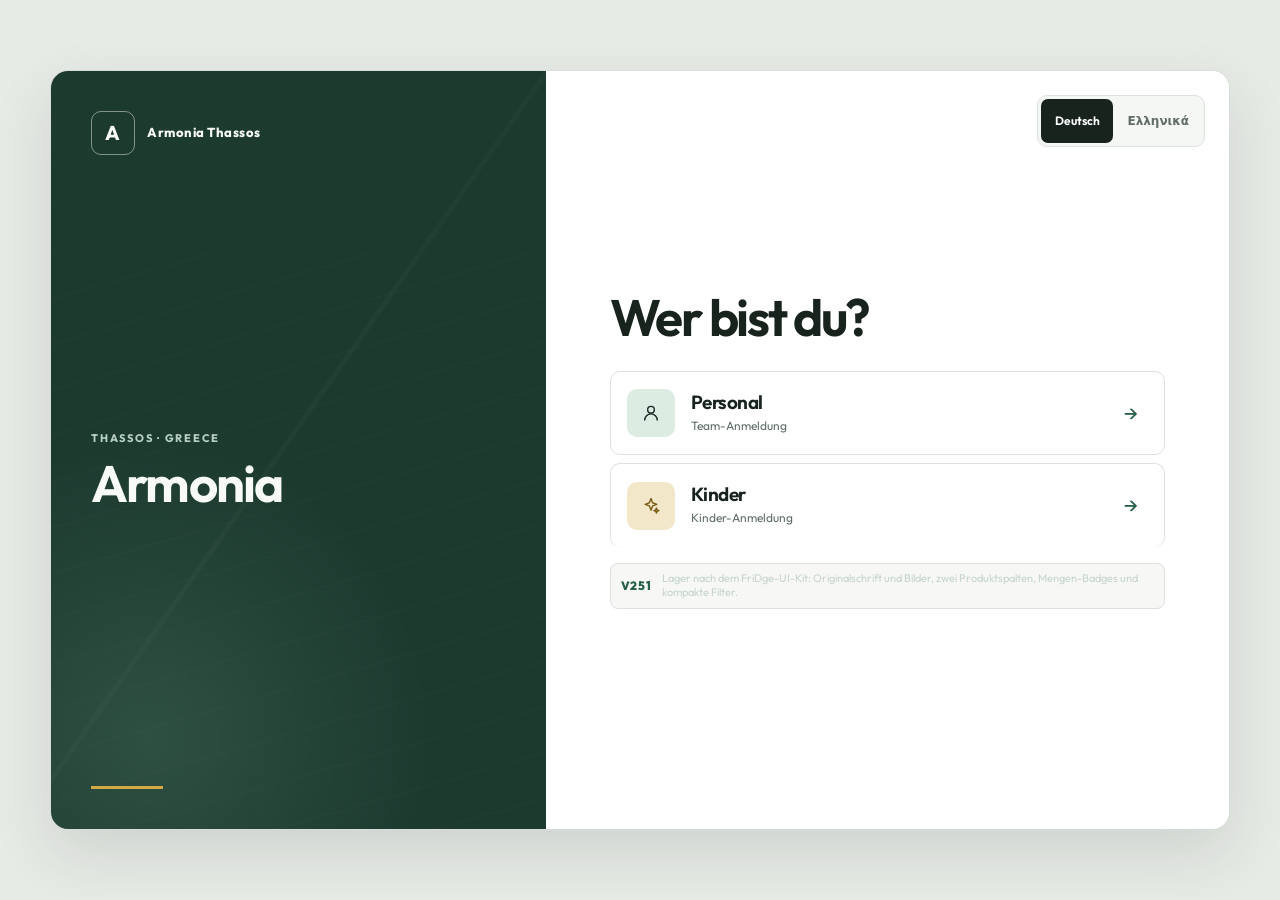
==== commit d0994a92: "bladas?" ====
--- a/index.html
+++ b/index.html
@@ -2,8 +2,15 @@
 <html lang="de">
 <head>
 <meta charset="utf-8">
-<meta name="viewport" content="width=device-width, initial-scale=1, maximum-scale=1, user-scalable=no, viewport-fit=cover">
+<meta name="viewport" content="width=device-width, initial-scale=1, viewport-fit=cover, interactive-widget=resizes-content">
+<meta name="theme-color" content="#1a2822" media="(prefers-color-scheme: light)">
 <meta name="theme-color" content="#1a2822">
+<meta name="color-scheme" content="light">
+<meta name="mobile-web-app-capable" content="yes">
+<meta name="application-name" content="Armonia">
+<meta name="format-detection" content="telephone=no">
+<meta name="msapplication-TileColor" content="#2a6b52">
+<meta name="msapplication-tap-highlight" content="no">
 <link rel="preconnect" href="https://fonts.googleapis.com">
 <link rel="preconnect" href="https://fonts.gstatic.com" crossorigin>
 <link href="https://fonts.googleapis.com/css2?family=Fraunces:opsz,wght@9..144,600;9..144,700&family=Outfit:wght@400;500;600;700&display=swap" rel="stylesheet">
@@ -14,9 +21,11 @@
 <link rel="icon" type="image/png" sizes="32x32" href="icons/favicon-32.png">
 <link rel="icon" type="image/png" sizes="192x192" href="icons/icon-192.png">
 <link rel="apple-touch-icon" href="icons/apple-touch-icon.png">
+<link rel="apple-touch-icon" sizes="180x180" href="icons/apple-touch-icon.png">
 <meta name="apple-mobile-web-app-capable" content="yes">
 <meta name="apple-mobile-web-app-status-bar-style" content="black-translucent">
 <meta name="apple-mobile-web-app-title" content="Armonia">
+<link rel="apple-touch-startup-image" href="icons/icon-512.png">
 <title>Armonia Thassos</title>
 <style>
   /* ── Shell tokens — Pine & mineral (Thassos) ───────────────────────── */
@@ -55,10 +64,12 @@
     --nav-h: 64px;
     --nav-inset: 10px;
     --nav-total: calc(var(--nav-h) + var(--nav-inset) + var(--safe-b));
+    --chrome-bottom: var(--nav-total);
     --rail-w: 0px;
     --dock-h: 0px;
     --chat-h: 0px;
     --fab-size: 52px;
+    --fab-clear: 0px;
     --side-gutter: max(12px, calc((100vw - 1180px) / 2 + 12px));
     --ease-out: cubic-bezier(.2,.8,.3,1);
   }
@@ -68,6 +79,19 @@
     font:16px/1.45 var(--font-ui);
     overscroll-behavior-x:none;
     font-optical-sizing:auto}
+  /* Apple HIG-inspired a11y bar (brand stays Armonia): keyboard focus + reduce motion */
+  :is(button, a, [role="button"], .chip, .topbtn, .page-act, .dock button, summary):focus-visible{
+    outline:2px solid var(--brand);
+    outline-offset:2px;
+  }
+  @media (prefers-reduced-motion: reduce){
+    *, *::before, *::after{
+      animation-duration:0.01ms !important;
+      animation-iteration-count:1 !important;
+      transition-duration:0.01ms !important;
+      scroll-behavior:auto !important;
+    }
+  }
   @media(min-width:900px){
     html,body{font-size:14px}
   }
@@ -93,11 +117,15 @@
   body.auth-pending > *:not(#gate):not(#toast){display:none!important}
   body.auth-pending #gate{display:block!important}
   body.auth-pending #toast{display:block!important;z-index:90;bottom:calc(18px + env(safe-area-inset-bottom,0px))}
-  body.auth-pending #app[hidden]{display:none!important}
+  body.auth-pending #app,
+  body.auth-pending #app[hidden],
+  body.auth-pending #bottomPanel,
+  body.auth-pending #navChat,
+  body.auth-pending .zoai-fab{display:none!important;visibility:hidden!important;pointer-events:none!important}
   body.auth-pending #gate::before,
   body.auth-pending #gate::after{content:none!important;display:none!important;animation:none!important}
   #app.app-shell{max-width:1180px; margin:0 auto; min-height:100dvh;
-    padding-bottom:calc(var(--nav-total) + var(--dock-h) + var(--fab-clear, 0px) + var(--chat-h) + 24px);
+    padding-bottom:calc(var(--chrome-bottom) + var(--chat-h) + 24px);
     display:flex; flex-direction:column}
   header.app-chrome{position:sticky; top:0; z-index:20;
     color:#fff; padding:calc(8px + var(--safe-t)) 14px 10px;
@@ -118,14 +146,14 @@
     color:#1a2822; background:linear-gradient(145deg,var(--mark-a),var(--mark-b));
     box-shadow:0 8px 18px rgba(155,196,176,.28), inset 0 1px 0 rgba(255,255,255,.45)}
   .brand-copy{min-width:0; flex:1}
-  .brand-kicker-live{display:block; font-size:11px; font-weight:750; letter-spacing:.16em;
+  .brand-kicker-live{display:block; font-size:12px; font-weight:750; letter-spacing:.16em;
     text-transform:uppercase; color:#9bc4b0; margin:0 0 1px; line-height:1.1}
   header h1{font-family:var(--font-display); font-size:clamp(16px,4vw,19px); margin:0; font-weight:750;
     letter-spacing:-.03em; white-space:nowrap; overflow:hidden; text-overflow:ellipsis; line-height:1.15}
   header .who{font-size:12px; opacity:.9; white-space:nowrap; overflow:hidden; text-overflow:ellipsis; color:#b5c9bf}
   .topbar-core{flex:0 0 auto; max-width:46%}
   @media(max-width:380px){
-    .brand-kicker-live{font-size:11px; letter-spacing:.12em}
+    .brand-kicker-live{font-size:12px; letter-spacing:.12em}
     header .who{display:none}
     .topbtn{padding:8px 10px; min-height:44px; min-width:44px}
     .brand-mark{width:32px;height:32px;font-size:14px;border-radius:10px}
@@ -181,7 +209,7 @@
       radial-gradient(circle at 12% 80%, rgba(155,196,176,.22), transparent 40%),
       linear-gradient(145deg,#1a2822 0%,#2a4a40 42%,#3a5a64 100%);
     box-shadow:0 14px 32px rgba(26,40,34,.16)}
-  .book-hero .brand-kicker{font-size:11px;font-weight:800;letter-spacing:.18em;text-transform:uppercase;color:#9bc4b0}
+  .book-hero .brand-kicker{font-size:12px;font-weight:800;letter-spacing:.18em;text-transform:uppercase;color:#9bc4b0}
   .book-hero h2{margin:4px 0 6px;font-family:var(--font-display);font-size:clamp(22px,5vw,28px);letter-spacing:-.03em}
   .book-hero p{margin:0;color:#c5d5cc;font-size:13px;max-width:44ch;line-height:1.45}
   .book-panes{display:grid;grid-template-columns:repeat(3,minmax(0,1fr));gap:4px;padding:4px;border-radius:14px;background:rgba(26,40,34,.06);border:1px solid var(--line)}
@@ -189,16 +217,16 @@
   .book-pane-btn.on{background:#fff;color:var(--ink);border-color:var(--line);box-shadow:0 4px 14px rgba(26,40,34,.1)}
   .book-filters{display:grid;gap:12px}
   .book-filter-block{display:grid;gap:4px}
-  .book-filter-label{font-size:11px;font-weight:800;letter-spacing:.06em;text-transform:uppercase;color:#6b8a94}
+  .book-filter-label{font-size:12px;font-weight:800;letter-spacing:.06em;text-transform:uppercase;color:#6b8a94}
   .book-chips{display:flex;flex-wrap:wrap;gap:4px}
   .book-chips-scroll{flex-wrap:nowrap;overflow-x:auto;-webkit-overflow-scrolling:touch;padding-bottom:2px;scrollbar-width:none}
   .book-chips-scroll::-webkit-scrollbar{display:none}
-  .book-chip{appearance:none;border:1px solid var(--line);background:#fff;color:#2d4a52;font:inherit;font-size:12px;font-weight:700;padding:8px 11px;border-radius:999px;cursor:pointer;white-space:nowrap;display:inline-flex;align-items:center;gap:4px;min-height:36px}
+  .book-chip{appearance:none;border:1px solid var(--line);background:#fff;color:#2d4a52;font:inherit;font-size:12px;font-weight:700;padding:10px 14px;border-radius:999px;cursor:pointer;white-space:nowrap;display:inline-flex;align-items:center;gap:4px;min-height:44px}
   .book-chip.on{background:#1a2822;border-color:#1a2822;color:#fff}
   .book-chip.ghost{background:#f2f4f1}
   .book-chip.ghost.on{background:#2f5a63;border-color:#2f5a63}
   .book-chip-who{padding-left:8px}
-  .book-chip-av{width:20px;height:20px;border-radius:50%;display:grid;place-items:center;font-size:11px;font-weight:800;color:#fff}
+  .book-chip-av{width:20px;height:20px;border-radius:50%;display:grid;place-items:center;font-size:12px;font-weight:800;color:#fff}
   .book-search{display:flex;align-items:center;gap:8px;padding:0 12px;height:44px;border:1px solid var(--line);border-radius:10px;background:#f7f9f7}
   .book-search input{flex:1;min-width:0;border:0;background:transparent;font:inherit;outline:none}
   .book-search button{border:0;background:transparent;font-size:18px;line-height:1;color:#6b8a94;cursor:pointer;padding:4px}
@@ -207,23 +235,23 @@
   .book-panel-head{margin-bottom:8px;align-items:center}
   .book-panel-head h2{margin:0;font-size:16px;letter-spacing:-.02em}
   .book-log-text{margin-top:4px;font-size:13px;line-height:1.45;color:#1a2822}
-  .book-log-stamp,.book-log-tech{font-size:11px;margin-top:2px}
+  .book-log-stamp,.book-log-tech{font-size:12px;margin-top:2px}
   .book-day-group{margin-bottom:12px}
   .book-day-title{margin:0 0 8px;font-size:13px;font-weight:800;color:#2f5a63}
   .book-compact{display:grid;gap:4px}
   .book-compact-row{display:grid;grid-template-columns:auto minmax(0,1fr) auto auto;gap:8px;align-items:center;width:100%;text-align:left;padding:8px 10px;border:1px solid var(--line);border-radius:10px;background:#f7f9f7;font:inherit}
   .book-compact-text{font-size:12px;color:#1a2822;overflow:hidden;text-overflow:ellipsis;white-space:nowrap}
-  .book-compact-who,.book-compact-time{font-size:11px;white-space:nowrap}
+  .book-compact-who,.book-compact-time{font-size:12px;white-space:nowrap}
   .book-people{display:grid;gap:4px}
   .book-person{width:100%;text-align:left}
   .book-shift-hint{margin:0 0 10px;color:#4a6a74;font-size:12px;line-height:1.45}
   .book-shift-team{margin-top:16px;padding-top:14px;border-top:1px solid var(--line)}
   .book-shift-note{cursor:default;margin-bottom:8px}
   .book-foot{margin-top:12px;display:grid;gap:8px}
-  .book-foot .muted{text-align:center;margin:0;font-size:11px}
+  .book-foot .muted{text-align:center;margin:0;font-size:12px}
   .book-hero.journal{
     background:
-      radial-gradient(circle at 88% 12%, rgba(197,221,208,.3), transparent 36%),
+      radial-gradient(circle at 88% 12%, rgba(197,222,208,.3), transparent 36%),
       linear-gradient(145deg,#14201c 0%,#243f36 46%,#2f5648 100%)}
   .journal-book{display:grid;gap:12px}
   .journal-duty{
@@ -240,7 +268,7 @@
     background:var(--out);color:#fff;font-weight:850}
   .journal-duty-home .grow{min-width:0;flex:1}
   .journal-duty-home b{display:block;font-size:13px;color:var(--out)}
-  .journal-duty-home small{display:block;margin-top:2px;font-size:11px;color:#7c4a1e;line-height:1.35}
+  .journal-duty-home small{display:block;margin-top:2px;font-size:12px;color:#7c4a1e;line-height:1.35}
   .journal-duty-home-cta{flex:0 0 auto;font-size:12px;font-weight:800;color:#1a2822;background:#c5ddd0;padding:8px 12px;border-radius:10px}
   .home-shift-start{
     position:relative;overflow:hidden;padding:var(--space-4);border-radius:var(--radius);color:var(--ink);
@@ -249,7 +277,7 @@
   .home-shift-start.late{border-left-color:var(--out);background:linear-gradient(var(--out-tint),var(--out-tint)),var(--glass)}
   .home-shift-start.done{border-left-color:var(--in);background:linear-gradient(var(--pine-tint),var(--pine-tint)),var(--glass)}
   .home-shift-start-head{display:flex;align-items:flex-start;justify-content:space-between;gap:12px}
-  .home-shift-kicker{font-size:11px;font-weight:800;letter-spacing:.16em;text-transform:uppercase;color:var(--brand)}
+  .home-shift-kicker{font-size:12px;font-weight:800;letter-spacing:.16em;text-transform:uppercase;color:var(--brand)}
   .home-shift-start.late .home-shift-kicker{color:var(--out)}
   .home-shift-start h2{margin:4px 0 4px;font-family:var(--font-display);font-size:clamp(20px,5vw,26px);letter-spacing:-.03em;line-height:1.15;color:var(--ink)}
   .home-shift-start-head p{margin:0;color:var(--muted);font-size:13px;line-height:1.4;max-width:36ch}
@@ -270,7 +298,7 @@
     background:var(--glass);border:1px solid var(--line);font-weight:850;font-size:13px;color:var(--muted)}
   .home-shift-step.ok .home-shift-mark{background:var(--in);color:#fff;border-color:transparent}
   .home-shift-step-label{font-size:13px;font-weight:700;color:var(--ink)}
-  .home-shift-step-done{font-size:11px;font-weight:750;color:var(--in)}
+  .home-shift-step-done{font-size:12px;font-weight:750;color:var(--in)}
   .home-shift-step-cta{
     appearance:none;border:1px solid var(--line);border-radius:10px;padding:8px 11px;min-height:36px;
     font:inherit;font-size:12px;font-weight:800;cursor:pointer;color:var(--ink);background:#fff}
@@ -281,13 +309,13 @@
   .cal-block{padding:12px;border:1px solid var(--line);border-radius:14px;background:#f7f9f7;display:grid;gap:8px}
   .cal-block h4{margin:0;font-family:var(--font-display);font-size:14px;letter-spacing:-.02em}
   .cal-block .muted{margin:0;font-size:12px;line-height:1.4}
-  .cal-reminder{margin:0;font-size:11px;font-weight:700;color:#2f5a63}
+  .cal-reminder{margin:0;font-size:12px;font-weight:700;color:#2f5a63}
   .cal-actions{display:grid;gap:8px}
   .cal-actions.row{grid-template-columns:repeat(3,minmax(0,1fr))}
   .cal-actions .btn,.cal-actions a.btn{margin:0;text-align:center;text-decoration:none}
   .cal-next-card{padding:8px 12px;border-radius:10px;background:#fff;border:1px solid var(--line)}
   .cal-next-card b{display:block;font-size:13px}
-  .cal-next-card span{display:block;margin-top:2px;font-size:11px;color:#6b8a94}
+  .cal-next-card span{display:block;margin-top:2px;font-size:12px;color:#6b8a94}
   .cal-upcoming{display:grid;gap:8px;max-height:min(42vh,320px);overflow:auto}
   .cal-up-row{display:flex;flex-wrap:wrap;gap:8px;align-items:center;padding:8px;border-radius:10px;background:#fff;border:1px solid var(--line)}
   .cal-up-row b{display:block;font-size:12px}
@@ -295,7 +323,7 @@
   .cal-up-acts .btn{margin:0;width:auto}
   .presence-panel{display:grid;gap:8px}
   .presence-panel h2{margin:0;font-family:var(--font-display);font-size:clamp(22px,5vw,28px);letter-spacing:-.03em}
-  .presence-kicker{font-size:11px;font-weight:800;letter-spacing:.14em;text-transform:uppercase;color:#2f5a63}
+  .presence-kicker{font-size:12px;font-weight:800;letter-spacing:.14em;text-transform:uppercase;color:#2f5a63}
   .presence-panel.late .presence-kicker{color:var(--out)}
   .presence-meta{margin:0;color:#4a6a74;font-size:13px}
   .presence-ready-copy{margin:0;font-size:14px;line-height:1.45;color:#2d4a52}
@@ -324,9 +352,9 @@
     content:"";position:absolute;left:0;top:0;bottom:0;width:18px;
     background:linear-gradient(90deg,rgba(26,40,34,.12),transparent)}
   .journal-page-head{display:flex;justify-content:space-between;gap:12px;align-items:flex-start;margin-bottom:12px;position:relative;z-index:1}
-  .journal-kicker{font-size:11px;font-weight:800;letter-spacing:.16em;text-transform:uppercase;color:#2f5a63}
+  .journal-kicker{font-size:12px;font-weight:800;letter-spacing:.16em;text-transform:uppercase;color:#2f5a63}
   .journal-page-head h2{margin:4px 0 0;font-family:var(--font-display);font-size:clamp(18px,4.5vw,24px);letter-spacing:-.03em;line-height:1.15}
-  .journal-page-meta{display:grid;gap:2px;text-align:right;font-size:11px;font-weight:700;color:#4a6a74}
+  .journal-page-meta{display:grid;gap:2px;text-align:right;font-size:12px;font-weight:700;color:#4a6a74}
   .journal-ruled{position:relative;z-index:1;min-height:140px;padding:4px 0 8px 8px}
   .journal-ink{
     white-space:pre-wrap;font-family:var(--font-display);font-size:14px;line-height:28px;
@@ -349,7 +377,7 @@
   .journal-past-page header{display:flex;gap:8px;align-items:center;margin-bottom:8px}
   .journal-past-page header .grow{min-width:0;flex:1}
   .journal-past-page header b{display:block;font-size:13px}
-  .journal-past-page header .muted{display:block;font-size:11px}
+  .journal-past-page header .muted{display:block;font-size:12px}
   body.layout-desktop .journal-page{padding:20px 24px 18px;min-height:340px}
   body.layout-desktop .journal-ink{font-size:16px;line-height:30px}
   body.layout-desktop .book-page{gap:12px}
@@ -368,7 +396,7 @@
   }
   .book-cal .cal-month{flex:1;text-align:center;min-width:0}
   .book-cal .cal-month-kicker{
-    display:block;font-size:10px;font-weight:800;letter-spacing:.14em;text-transform:uppercase;color:var(--sea,#2f5a63);
+    display:block;font-size:12px;font-weight:800;letter-spacing:.14em;text-transform:uppercase;color:var(--sea,#2f5a63);
   }
   .book-cal .cal-month-title{
     display:block;margin-top:2px;font-family:var(--font-display);font-size:clamp(16px,4vw,20px);
@@ -376,7 +404,7 @@
   }
   .book-cal-hint{margin:0 0 8px;font-size:12px;line-height:1.4;color:var(--muted);text-align:center}
   .book-cal .cal-legend{
-    display:flex;justify-content:center;gap:14px;margin-bottom:8px;font-size:11px;font-weight:700;color:var(--muted);
+    display:flex;justify-content:center;gap:14px;margin-bottom:8px;font-size:12px;font-weight:700;color:var(--muted);
   }
   .book-cal .cal-legend span{display:inline-flex;align-items:center;gap:5px}
   .book-cal .cal-legend i,.book-cal .cal-dots i.bk{
@@ -385,7 +413,7 @@
   }
   .book-cal .cal-weekdays{display:grid;grid-template-columns:repeat(7,1fr);gap:5px;margin-bottom:6px}
   .book-cal .cal-weekdays span{
-    text-align:center;font-size:10px;font-weight:800;letter-spacing:.04em;color:var(--meta,#6b8a94);text-transform:uppercase;
+    text-align:center;font-size:12px;font-weight:800;letter-spacing:.04em;color:var(--meta,#6b8a94);text-transform:uppercase;
   }
   .book-cal .cal-grid{display:grid;grid-template-columns:repeat(7,1fr);gap:5px}
   .book-cal .cal-cell{
@@ -423,7 +451,7 @@
     background:var(--glass);border:1px solid var(--line);box-shadow:var(--shadow-1);
     display:grid;gap:var(--space-2)}
   .handoff-flow-kicker{
-    font-size:11px;font-weight:800;letter-spacing:.14em;text-transform:uppercase;color:var(--brand)}
+    font-size:12px;font-weight:800;letter-spacing:.14em;text-transform:uppercase;color:var(--brand)}
   .handoff-flow-steps{display:grid;gap:8px;grid-template-columns:1fr}
   @media(min-width:720px){.handoff-flow-steps{grid-template-columns:1fr 1fr;gap:12px}}
   .handoff-flow-step{
@@ -451,7 +479,7 @@
     background:linear-gradient(135deg,var(--amber-tint),#fff);
     border-color:color-mix(in srgb,var(--out) 28%, transparent)}
   .handoff-sec-label{
-    font-size:11px;font-weight:800;letter-spacing:.12em;text-transform:uppercase;
+    font-size:12px;font-weight:800;letter-spacing:.12em;text-transform:uppercase;
     color:var(--sea,#2f5a63);margin-bottom:4px}
   .handoff-sec-block.is-urgent .handoff-sec-label{color:var(--out)}
   .handoff-sec-body{font-size:14px;line-height:1.5;color:var(--ink);white-space:pre-wrap}
@@ -524,11 +552,11 @@
   .btn.in{background:var(--in); color:#fff} .btn.out{background:var(--out); color:#fff}
   .btn:disabled{opacity:.45}
   .lang{background:rgba(255,255,255,.12); color:#fff; border:1px solid rgba(255,255,255,.18); border-radius:10px;
-    padding:4px 9px; font-size:11px; font-weight:650; cursor:pointer; flex:0 0 auto;
+    padding:4px 9px; font-size:12px; font-weight:650; cursor:pointer; flex:0 0 auto;
     backdrop-filter:blur(8px)}
   .chips{display:flex; flex-wrap:wrap; gap:4px}
   .chip.on{background:var(--brand); border-color:var(--brand); color:#fff; box-shadow:0 4px 14px rgba(42,107,82,.2)}
-  .pill{display:inline-block; font-size:11px; padding:2px 8px; border-radius:999px; font-weight:650}
+  .pill{display:inline-block; font-size:12px; padding:2px 8px; border-radius:999px; font-weight:650}
   .pill.ovr{background:var(--amber-tint); color:var(--warn)}
   .pill.in{background:var(--pine-tint); color:var(--in)}
   .pill.out{background:var(--out-tint); color:var(--out)}
@@ -577,7 +605,7 @@
   .days::-webkit-scrollbar{display:none}
   .day{flex:0 0 auto; width:46px; text-align:center; padding:4px 0; border-radius:10px;
     border:1px solid var(--line); background:#fff; cursor:pointer}
-  .day .d{font-size:11px; color:var(--muted)} .day .n{font-size:16px; font-weight:650}
+  .day .d{font-size:12px; color:var(--muted)} .day .n{font-size:16px; font-weight:650}
   .day.on{background:#1a2822; border-color:#1a2822; color:#fff} .day.on .d{color:#b8cdd2}
   .day.today .n{color:var(--brand)} .day.on.today .n{color:#fff}
   .seg{display:flex; background:rgba(26,40,34,.08); border-radius:10px; padding:2px; gap:2px; margin-bottom:12px;
@@ -595,15 +623,15 @@
     box-shadow:var(--shadow); backdrop-filter:blur(10px)}
   .shop-house-picker-head{display:flex;align-items:flex-start;justify-content:space-between;gap:12px;margin:0 2px 9px}
   .shop-house-picker-head b{display:block;color:#1a2822;font-size:13px;font-family:var(--font-display)}
-  .shop-house-picker-head span{display:block;margin-top:2px;color:#4a6a74;font-size:11px}
+  .shop-house-picker-head span{display:block;margin-top:2px;color:#4a6a74;font-size:12px}
   .shop-house-picker .seg{margin-bottom:0;background:rgba(47,90,99,.1)}
 
   /* Μπλοκ ώρας — αντιγράφει τα τρία τμήματα του εντύπου */
   .block{margin-bottom:12px}
   .block-h{display:flex; justify-content:space-between; align-items:baseline; margin-bottom:4px; padding:0 2px}
   .block-h .t{font-size:13px; font-weight:700; letter-spacing:-.01em}
-  .block-h .hrs{font-size:11px; color:var(--muted); font-variant-numeric:tabular-nums}
-  .house-h{font-size:11px; font-weight:700; color:var(--muted); text-transform:uppercase;
+  .block-h .hrs{font-size:12px; color:var(--muted); font-variant-numeric:tabular-nums}
+  .house-h{font-size:12px; font-weight:700; color:var(--muted); text-transform:uppercase;
     letter-spacing:.05em; margin:9px 0 5px 2px}
   .entry{border:1px solid var(--line); border-radius:10px; padding:8px 11px; margin-bottom:0;
     background:#fff; cursor:pointer; display:block; width:100%; text-align:left; min-height:44px}
@@ -619,7 +647,7 @@
   .entry .meta{font-size:12px; color:#3a5a64; margin-top:2px}
   .entry .kids{display:flex; flex-wrap:wrap; gap:4px; margin-top:4px}
   .avatar{width:30px; height:30px; border-radius:10px; display:grid; place-items:center;
-    font-size:11px; font-weight:700; color:#1a2822; flex:0 0 auto}
+    font-size:12px; font-weight:700; color:#1a2822; flex:0 0 auto}
   .empty{text-align:center; color:var(--muted); padding:20px 14px; font-size:13px;
     border:1px dashed var(--line); border-radius:14px; background:rgba(255,255,255,.45)}
   .empty-state{display:grid; place-items:center; gap:4px; text-align:center;
@@ -642,7 +670,7 @@
   /* Μεγάλες γερμανικές λέξεις πρέπει να χωρέσουν, όχι να ξεχειλίσουν */
   .tile .nm{font-size:12px; font-weight:600; line-height:1.18; max-width:100%;
     overflow-wrap:anywhere; hyphens:auto}
-  .tile .st{font-size:11px; color:var(--muted); font-variant-numeric:tabular-nums}
+  .tile .st{font-size:12px; color:var(--muted); font-variant-numeric:tabular-nums}
   /* Darkened for contrast: --warn (var(--warn)) hit 3.19:1 and #6b8a94 hit 2.46:1
      against the tile, both under the 4.5:1 minimum for text this size. */
   .tile .st.low{color:#a35304; font-weight:700}
@@ -684,10 +712,10 @@
   .store-choice{display:grid;grid-template-columns:minmax(0,1fr) auto;gap:4px;align-items:center;padding:4px 8px;
     border-bottom:1px solid #eef2ef;min-height:40px}
   .store-choice-name{font-size:13px;font-weight:750;line-height:1.2}
-  .store-choice-qty{font-size:11px;color:#4a6a74}
+  .store-choice-qty{font-size:12px;color:#4a6a74}
   .store-choice-actions{display:flex;gap:4px}
   .store-decision{width:36px;height:36px;border-radius:10px;font-size:14px}
-  .store-cat-h{padding:4px 10px;font-size:11px}
+  .store-cat-h{padding:4px 10px;font-size:12px}
   .store-scroll{padding:4px 8px calc(14px + var(--dock-h,72px))}
   .cart-qty-input{width:64px;height:38px;padding:4px 5px;border:1.5px solid #b8cdd2;border-radius:10px;background:#fff;text-align:center;font-size:16px;font-weight:800;font-variant-numeric:tabular-nums}.cart-qty-input:focus{border-color:#2f5a63;background:#eef5f0;box-shadow:0 0 0 3px rgba(47,90,99,.1)}
   .stock-quickbar{display:flex;gap:8px;margin:0 0 10px;flex-wrap:wrap}
@@ -698,7 +726,7 @@
     background:transparent;padding:12px 12px;border-radius:10px;font-size:14px;font-weight:650;cursor:pointer}
   .stock-hold-menu button:active{background:#eef2ef}
   .stock-hold-menu .hold-in{color:var(--in)}.stock-hold-menu .hold-out{color:var(--out)}
-  .stock-hold-kicker{padding:4px 12px 8px;font-size:11px;color:#4a6a74;font-weight:700}
+  .stock-hold-kicker{padding:4px 12px 8px;font-size:12px;color:#4a6a74;font-weight:700}
   .dirbtn{border:1px solid var(--line); background:#fff; border-radius:10px; width:40px; height:40px;
     font-size:16px; font-weight:700; cursor:pointer; flex:0 0 auto; line-height:1}
   .dirbtn.in{background:var(--pine-tint); border-color:var(--in); color:var(--in)}
@@ -719,10 +747,10 @@
     font-size:21px; font-weight:800; cursor:pointer; line-height:1}
   .step:active{background:#d5e4e8}
   .qty-jump{width:44px;height:40px;padding:0 5px;border:1px solid #c5ddd0;border-radius:999px;
-    background:#eef5f0;color:#2a6b52;font-size:11px;font-weight:800;cursor:pointer;white-space:nowrap}
+    background:#eef5f0;color:#2a6b52;font-size:12px;font-weight:800;cursor:pointer;white-space:nowrap}
   .qty-jump:active{background:#dceee4;transform:scale(.97)}
   .qty-input-wrap{position:relative;min-width:0}.qty-input-wrap span{position:absolute;right:10px;top:50%;
-    transform:translateY(-50%);color:#4a6a74;font-size:11px;font-weight:750;pointer-events:none}
+    transform:translateY(-50%);color:#4a6a74;font-size:12px;font-weight:750;pointer-events:none}
   .qty-field{width:100%;height:48px;padding:8px 38px 8px 10px;text-align:center;font-weight:800;
     font-size:16px;border:2px solid #c5ddd0;border-radius:10px;background:#fff;font-variant-numeric:tabular-nums}
   .qty-field:focus{border-color:#2f5a63;background:#eef5f0;box-shadow:0 0 0 3px rgba(47,90,99,.12)}
@@ -731,7 +759,7 @@
   .store-row{display:flex; align-items:center; gap:12px; width:100%; text-align:left;
     background:#fff; border:1px solid var(--line); border-radius:10px;
     padding:12px 13px; margin-bottom:4px; cursor:pointer; font-size:14px}
-  .store-row .tick{width:28px; height:28px; border-radius:6px; border:2px solid var(--line);
+  .store-row .tick{width:44px; height:44px; border-radius:10px; border:2px solid var(--line);
     display:grid; place-items:center; font-size:14px; font-weight:700; flex:0 0 auto; color:transparent}
   .store-row.bought{background:var(--pine-tint); border-color:var(--in)}
   .store-row.bought .tick{background:var(--in); border-color:var(--in); color:#fff}
@@ -742,12 +770,12 @@
   /* Εβδομαδιαία προβολή — οριζόντια κύλιση, σαν το χαρτί */
   .grid-wrap{overflow-x:auto; border:1px solid var(--line); border-radius:10px; background:#fff;
     -webkit-overflow-scrolling:touch}
-  table.wk{border-collapse:collapse; width:max-content; min-width:100%; font-size:11px}
+  table.wk{border-collapse:collapse; width:max-content; min-width:100%; font-size:12px}
   table.wk th, table.wk td{border:1px solid var(--line); padding:4px 6px; vertical-align:top}
-  table.wk th{background:#f2f4f1; font-size:11px; text-transform:uppercase; letter-spacing:.04em;
+  table.wk th{background:#f2f4f1; font-size:12px; text-transform:uppercase; letter-spacing:.04em;
     color:var(--muted); font-weight:700; position:sticky; top:0}
   table.wk td.lbl, table.wk th.lbl{position:sticky; left:0; background:#f2f4f1; font-weight:700;
-    z-index:1; min-width:74px; font-size:11px}
+    z-index:1; min-width:74px; font-size:12px}
   table.wk td{min-width:104px; cursor:pointer}
   table.wk td:hover{background:#f2f4f1}
   .cellitem{position:relative; margin-bottom:4px; line-height:1.3; padding:4px 26px 5px 6px;
@@ -756,18 +784,18 @@
   .cellitem b{font-weight:650}
   .cellitem .c{color:#075985}
   .cellitem-time{display:inline-block;margin-top:2px;padding:2px 6px;border-radius:999px;
-    background:#e8f0eb;color:#075985;font-size:11px;font-weight:750;font-variant-numeric:tabular-nums;
+    background:#e8f0eb;color:#075985;font-size:12px;font-weight:750;font-variant-numeric:tabular-nums;
     line-height:1.35;max-width:100%}
-  .cellitem-sub{margin-top:2px;color:#4a6a74;font-size:11px}
+  .cellitem-sub{margin-top:2px;color:#4a6a74;font-size:12px}
   .cellitem,.cellitem *{overflow-wrap:anywhere}
-  .cellitem-x{position:absolute; top:2px; right:2px; width:22px; height:22px; border:0;
+  .cellitem-x{position:absolute; top:2px; right:2px; width:36px; height:36px; min-width:36px; min-height:36px; border:0;
     border-radius:6px; background:transparent; color:#6b8a94; font-size:14px; line-height:1;
     cursor:pointer; padding:0; display:grid; place-items:center}
   .cellitem-x:hover,.cellitem-x:focus-visible{background:var(--out-tint); color:var(--out); outline:none}
 
   .planner-filters{background:#fff;border:1px solid var(--line);border-radius:14px;padding:12px;
     margin-bottom:12px;box-shadow:0 5px 18px rgba(26,40,34,.04)}
-  .filter-label{display:block;font-size:11px;font-weight:750;text-transform:uppercase;
+  .filter-label{display:block;font-size:12px;font-weight:750;text-transform:uppercase;
     letter-spacing:.05em;color:var(--muted);margin:0 0 5px 2px}
   .planner-filters .seg:last-child{margin-bottom:0}
 
@@ -819,7 +847,7 @@
   }
   .plan-hero-copy{min-width:0; flex:1 1 180px}
   .plan-hero .brand-kicker{
-    font-family:var(--font-display); font-size:11px; font-weight:800;
+    font-family:var(--font-display); font-size:12px; font-weight:800;
     letter-spacing:.2em; text-transform:uppercase; color:var(--plan-sun); margin-bottom:4px;
   }
   .plan-hero-date{font-family:var(--font-display); font-size:clamp(20px,5.2vw,26px); font-weight:750;
@@ -829,7 +857,7 @@
   .plan-hero-actions{display:flex; flex-wrap:wrap; gap:8px; align-items:center; justify-content:flex-end}
   /* Light heroes: ink on white — frosted white-on-white looked empty after v145. */
   .plan-hero-actions .btn.sm{width:44px; min-width:44px; padding:0; background:#fff; color:var(--ink); border:1px solid var(--line)}
-  .plan-hero-actions .btn.sm[data-page-act]{width:auto; min-width:0; padding:0 10px; font-size:11px; font-weight:650; white-space:nowrap}
+  .plan-hero-actions .btn.sm[data-page-act]{width:auto; min-width:0; padding:0 10px; font-size:12px; font-weight:650; white-space:nowrap}
   .plan-days,.planner .days{
     display:flex; gap:8px; overflow-x:auto; scroll-snap-type:x mandatory; padding:2px 2px 12px;
     margin:0 0 8px; scrollbar-width:none; -webkit-overflow-scrolling:touch;
@@ -845,9 +873,9 @@
       border-color var(--m-fast, .18s) var(--ease-settle, cubic-bezier(.2,.8,.2,1)),
       box-shadow var(--m-fast, .18s) var(--ease-settle, cubic-bezier(.2,.8,.2,1));
   }
-  .plan-day-chip.day .d,.planner .day .d{font-size:11px; color:var(--plan-meta); font-weight:700}
+  .plan-day-chip.day .d,.planner .day .d{font-size:12px; color:var(--plan-meta); font-weight:700}
   .plan-day-chip.day .n,.planner .day .n{font-size:16px; font-weight:750; font-variant-numeric:tabular-nums; line-height:1.1}
-  .plan-day-chip.day .n i,.planner .day .n i{font-style:normal; font-size:11px; font-weight:700; opacity:.72}
+  .plan-day-chip.day .n i,.planner .day .n i{font-style:normal; font-size:12px; font-weight:700; opacity:.72}
   .plan-day-chip.day.today,.planner .day.today{box-shadow:0 0 0 2px var(--plan-sun), 0 6px 14px rgba(196,138,26,.2)}
   .plan-day-chip.day.today .n,.planner .day.today .n{color:var(--plan-sun)}
   .plan-day-chip.day.on,.planner .day.on{
@@ -873,13 +901,13 @@
   .plan-block-h .t,.planner .block-h .t{font-family:var(--font-display); font-size:14px; font-weight:750; color:var(--plan-ink)}
   .plan-time-chip,.planner .block-h .hrs{
     display:inline-flex; align-items:center; padding:4px 10px; border-radius:999px;
-    background:#e8f0eb; color:#2f5a63; font-size:11px; font-weight:750; font-variant-numeric:tabular-nums;
+    background:#e8f0eb; color:#2f5a63; font-size:12px; font-weight:750; font-variant-numeric:tabular-nums;
   }
   .plan-block.block-afternoon .plan-time-chip,.planner .block-h.block-afternoon .hrs{background:var(--amber-tint); color:var(--warn)}
   .plan-block.block-evening .plan-time-chip,.planner .block-h.block-evening .hrs{background:#d5e4e8; color:#1e3a5f}
   .plan-lane{margin:0 0 8px}
   .plan-lane-h,.planner .house-h{
-    font-size:11px; font-weight:800; color:var(--plan-meta); text-transform:uppercase;
+    font-size:12px; font-weight:800; color:var(--plan-meta); text-transform:uppercase;
     letter-spacing:.06em; margin:10px 0 6px 2px;
   }
   .plan-lane-empty.empty,.planner .plan-lane-empty,
@@ -920,7 +948,7 @@
   .planner .matrix-toolbar-title{font-family:var(--font-display); color:var(--plan-deep); text-transform:none; letter-spacing:-.01em; font-size:14px}
   .planner .card{background:rgba(255,255,255,.92); border-color:var(--plan-line); color:var(--plan-ink)}
   .planner .muted{color:var(--plan-meta)}
-  .mh-day{display:block; font-size:11px; font-weight:750; letter-spacing:.06em; text-transform:uppercase; color:var(--plan-meta); line-height:1.2}
+  .mh-day{display:block; font-size:12px; font-weight:750; letter-spacing:.06em; text-transform:uppercase; color:var(--plan-meta); line-height:1.2}
   .mh-date{display:block; margin-top:2px; font-family:var(--font-display); font-size:13px; font-weight:750;
     letter-spacing:-.02em; text-transform:none; color:var(--plan-ink); line-height:1.15}
   .matrix-head .mh-day{color:var(--plan-deep); opacity:.72}
@@ -941,9 +969,9 @@
     display:grid; gap:2px; justify-items:center; scroll-snap-align:start; cursor:pointer;
     font:inherit; touch-action:manipulation;
   }
-  .week-jump-day .wj-name{font-size:10px; font-weight:800; letter-spacing:.04em; text-transform:uppercase; color:var(--plan-meta)}
+  .week-jump-day .wj-name{font-size:12px; font-weight:800; letter-spacing:.04em; text-transform:uppercase; color:var(--plan-meta)}
   .week-jump-day .wj-date{font-family:var(--font-display); font-size:13px; font-weight:750; font-variant-numeric:tabular-nums}
-  .week-jump-day .wj-count{font-size:10px; font-weight:750; color:var(--plan-sea)}
+  .week-jump-day .wj-count{font-size:12px; font-weight:750; color:var(--plan-sea)}
   .week-jump-day.is-today{box-shadow:inset 0 0 0 1.5px var(--plan-sun)}
   .week-jump-day.is-selected{background:linear-gradient(160deg,var(--plan-deep),var(--plan-sea)); border-color:transparent; color:#fff}
   .week-jump-day.is-selected .wj-name,.week-jump-day.is-selected .wj-count{color:#c5d5cc}
@@ -951,7 +979,7 @@
   /* Week switcher + AI bar + mobile day-focus */
   .week-switcher{display:inline-flex;align-items:center;gap:6px;flex-wrap:wrap}
   .week-switcher .btn.sm{width:44px;min-width:44px;padding:0}
-  .week-switcher .week-today-btn{width:auto!important;min-width:0;padding:0 10px;font-size:11px;font-weight:700}
+  .week-switcher .week-today-btn{width:auto!important;min-width:0;padding:0 10px;font-size:12px;font-weight:700}
   .week-switcher .week-today-btn.on{opacity:.55}
   .week-pick-label{display:inline-flex;margin:0}
   .week-pick{height:44px;min-width:118px;padding:0 8px;border:1px solid var(--plan-line);border-radius:10px;
@@ -970,7 +998,7 @@
   .week-day-focus{display:none;gap:10px;margin:0 0 14px}
   .week-day-focus-nav{display:flex;align-items:center;gap:8px}
   .week-day-focus-title{flex:1;text-align:center;font-family:var(--font-display);font-size:15px;font-weight:750}
-  .week-swipe-hint{margin:0;font-size:11px;text-align:center}
+  .week-swipe-hint{margin:0;font-size:12px;text-align:center}
   .week-mobile-mode-row,.week-mobile-matrix-bar{display:none}
   .stock-shift-check-cta{min-height:44px;white-space:nowrap}
   .shift-check-open-btn{min-height:48px;min-width:132px;touch-action:manipulation;font-weight:800}
@@ -990,7 +1018,7 @@
   .shift-roster .matrix{
     border-radius:0 0 10px 10px; max-height:min(68vh,720px);
   }
-  .matrix-toolbar-hint{font-size:10px; font-weight:650; color:var(--plan-meta); white-space:nowrap}
+  .matrix-toolbar-hint{font-size:12px; font-weight:650; color:var(--plan-meta); white-space:nowrap}
   .roster-footnote{margin:0 0 12px; font-size:12px}
   .roster-unassigned{font-style:italic; color:var(--plan-meta); font-weight:650}
   .roster-matrix .matrix-cell{min-height:56px; padding:6px 7px}
@@ -1006,7 +1034,7 @@
   body.mode-easy .roster-matrix .matrix-add{opacity:1; font-size:18px}
   body.mode-easy .matrix-toolbar-hint{display:none}
   body.mode-pro .roster-matrix .matrix-cell{min-height:44px; padding:4px 5px}
-  body.mode-pro .roster-matrix .cellitem{padding:2px 22px 3px 4px; font-size:11px}
+  body.mode-pro .roster-matrix .cellitem{padding:2px 22px 3px 4px; font-size:12px}
   body.mode-pro .roster-matrix .cellitem-sub{display:none}
   body.mode-pro .week-jump-day{min-width:48px; min-height:48px; padding:6px}
   [data-density="compact"] .roster-matrix .matrix-cell{min-height:44px; padding:4px 5px}
@@ -1030,12 +1058,12 @@
   .week-day-card.is-today .week-day-card-h{background:linear-gradient(135deg,#1a2822,#2a6b52); color:#fff; border-bottom-color:transparent}
   .wd-main{display:grid; gap:2px; min-width:0}
   .wd-name{font-family:var(--font-display); font-size:15px; font-weight:750; letter-spacing:-.02em}
-  .wd-date{font-size:11px; font-weight:650; color:var(--plan-meta); font-variant-numeric:tabular-nums}
+  .wd-date{font-size:12px; font-weight:650; color:var(--plan-meta); font-variant-numeric:tabular-nums}
   .week-day-card.is-today .wd-date{color:#c5d5cc}
   .wd-meta{display:inline-flex; align-items:center; gap:8px; flex:0 0 auto; font-size:12px; font-weight:800}
   .wd-meta b{
     display:grid; place-items:center; width:26px; height:26px; border-radius:8px;
-    background:rgba(42,107,82,.12); font-size:11px;
+    background:rgba(42,107,82,.12); font-size:12px;
   }
   .week-day-card.is-today .wd-meta b{background:rgba(255,255,255,.14); color:#fff}
   .week-day-card-body{padding:8px; display:grid; gap:8px}
@@ -1057,12 +1085,12 @@
   }
   .week-stack-tr:last-child{border-bottom:0}
   .week-stack-thead{
-    min-height:32px; background:#eef4f0; font-size:9px; font-weight:800;
+    min-height:32px; background:#eef4f0; font-size:12px; font-weight:800;
     letter-spacing:.06em; text-transform:uppercase; color:var(--plan-meta);
   }
   .week-stack-thead span{display:flex; align-items:center; padding:6px 8px}
   .week-stack-rh{
-    display:flex; align-items:center; padding:8px; font-size:11px; font-weight:750;
+    display:flex; align-items:center; padding:8px; font-size:12px; font-weight:750;
     color:var(--plan-ink); border-right:1px solid var(--plan-line); background:#fafbfa;
   }
   .week-stack-cell{padding:6px 8px; min-width:0}
@@ -1073,8 +1101,8 @@
   }
   .week-stack-add:active{background:#d5e4e8}
   .week-open-day{
-    min-height:32px; padding:0 10px; border:0; border-radius:8px;
-    background:var(--brand); color:#fff; font:700 11px/1 var(--font-ui); cursor:pointer;
+    min-height:44px; min-width:44px; padding:0 12px; border:0; border-radius:8px;
+    background:var(--brand); color:#fff; font:700 12px/1 var(--font-ui); cursor:pointer;
   }
   .week-day-card.is-today .week-open-day{background:rgba(255,255,255,.18); color:#fff}
 
@@ -1122,35 +1150,37 @@
   }
 
   /* Νέο table system: ένα ενιαίο, responsive matrix αντί για τα παλιά πυκνά tables. */
-  .matrix-shell{margin-bottom:12px}
+  .matrix-shell{margin-bottom:12px;max-width:100%;min-width:0;overflow:hidden}
   .matrix-toolbar{display:flex;align-items:center;gap:8px;margin:0 0 7px;flex-wrap:wrap}
   .matrix-toolbar-title{flex:1;min-width:0;font-size:12px;font-weight:800;color:#2d4a52;
     text-transform:uppercase;letter-spacing:.04em}
-  .matrix-fs-btn,.matrix-fs-close{width:auto;margin:0;min-height:36px;padding:4px 11px;border:1px solid var(--line);
+  .matrix-fs-btn,.matrix-fs-close{width:auto;margin:0;min-height:44px;padding:8px 12px;border:1px solid var(--line);
     border-radius:10px;background:#f2f4f1;color:#1a2822;font-size:12px;font-weight:750;cursor:pointer;
     touch-action:manipulation}
   .matrix-fs-btn:active,.matrix-fs-close:active{background:#d5e4e8}
   .matrix-fs-close{background:#1a2822;border-color:#1a2822;color:#fff}
   .matrix{--cols:8; overflow:auto; border:1px solid var(--line); border-radius:14px;
     background:#fff; box-shadow:0 8px 24px rgba(26,40,34,.05); margin-bottom:0;
-    scrollbar-width:thin; -webkit-overflow-scrolling:touch; max-height:min(70vh,640px)}
+    scrollbar-width:thin; -webkit-overflow-scrolling:touch; max-height:min(70vh,640px);
+    max-width:100%; width:100%; min-width:0}
+  .matrix-shell{margin-bottom:12px; max-width:100%; min-width:0; overflow:hidden}
   .matrix-row{display:grid; grid-template-columns:140px repeat(var(--cols),minmax(0,1fr));
-    width:100%; min-width:var(--matrix-min,100%); border-bottom:1px solid var(--line); align-items:stretch}
+    width:max(100%, var(--matrix-min,100%)); min-width:var(--matrix-min,100%); border-bottom:1px solid var(--line); align-items:stretch}
   .matrix-row:last-child{border-bottom:0}
   .matrix-cell{min-width:0; padding:8px; border-right:1px solid var(--line); position:relative;
-    overflow:visible; overflow-wrap:anywhere}
-  .matrix-cell .cellitem{overflow:visible}
+    overflow:hidden; overflow-wrap:anywhere}
+  .matrix-cell .cellitem{overflow:hidden; max-width:100%}
   .matrix-cell:last-child{border-right:0}
   .matrix-head{position:sticky; top:0; z-index:3; background:linear-gradient(180deg,#eef5f0,#f2f4f1); color:var(--muted);
-    font-size:11px; font-weight:750; text-transform:none; letter-spacing:.02em}
-  .matrix-head .mh-day{display:block;font-weight:800;color:var(--ink);text-transform:uppercase;letter-spacing:.04em;font-size:11px}
+    font-size:12px; font-weight:750; text-transform:none; letter-spacing:.02em}
+  .matrix-head .mh-day{display:block;font-weight:800;color:var(--ink);text-transform:uppercase;letter-spacing:.04em;font-size:12px}
   .matrix-head .mh-date{display:block;margin-top:2px;font-weight:700;color:var(--sea);font-size:12px;letter-spacing:0}
   .matrix-label{position:sticky; left:0; z-index:2; min-width:0; background:#fff;
     font-weight:700; box-shadow:5px 0 12px rgba(26,40,34,.05)}
   .matrix-row:first-child .matrix-label{z-index:4; background:#f2f4f1}
   .matrix-action{cursor:pointer; min-height:76px; transition:background .15s}
   .matrix-action:hover,.matrix-action:focus-visible{background:#eef5f0; outline:none}
-  .matrix-empty{color:var(--muted); font-size:11px; font-weight:650}
+  .matrix-empty{color:var(--muted); font-size:12px; font-weight:650}
   .matrix-add{position:absolute; right:7px; bottom:5px; color:var(--brand); font-size:16px;
     opacity:0; transition:opacity .15s}
   .matrix-action:hover .matrix-add,.matrix-action:focus-visible .matrix-add{opacity:1}
@@ -1187,7 +1217,7 @@
       radial-gradient(circle at 88% 12%, rgba(155,196,176,.28), transparent 32%),
       linear-gradient(145deg,#1a2822 0%,#2f5648 48%,#2f5a63 100%);
     box-shadow:0 16px 36px rgba(26,40,34,.22)}
-  .games-hero .brand-kicker{font-size:11px;font-weight:800;letter-spacing:.18em;text-transform:uppercase;color:#c5ddd0}
+  .games-hero .brand-kicker{font-size:12px;font-weight:800;letter-spacing:.18em;text-transform:uppercase;color:#c5ddd0}
   .games-hero h2{margin:4px 0 6px;font-size:26px;letter-spacing:-.03em}
   .games-hero p{margin:0;color:#dceee4;font-size:13px;max-width:34ch;line-height:1.45}
   .games-grid{display:grid;gap:12px}
@@ -1201,7 +1231,7 @@
     background:color-mix(in srgb, var(--game-tint) 16%, #fff)}
   .game-copy{display:flex;flex-direction:column;gap:2px;min-width:0}
   .game-copy b{font-size:16px}.game-copy span{font-size:12px;color:#4a6a74}
-  .game-best-chip{display:inline-block;margin-top:4px;padding:2px 8px;border-radius:999px;background:#eef5f0;color:var(--in);font-size:11px;font-weight:750}
+  .game-best-chip{display:inline-block;margin-top:4px;padding:2px 8px;border-radius:999px;background:#eef5f0;color:var(--in);font-size:12px;font-weight:750}
   .game-go{font-size:12px;font-weight:760;color:var(--game-tint)}
   .game-shell{margin-top:4px}
   .game-top{display:flex;align-items:center;justify-content:space-between;gap:8px;margin-bottom:8px;flex-wrap:wrap}
@@ -1384,7 +1414,7 @@
     background:radial-gradient(circle at 40% 35%,#4ade80,#15803d 55%,#14532d);
     box-shadow:0 18px 0 var(--in),0 22px 24px rgba(26,40,34,.25);transform:translateZ(0)}
   .island-path{position:absolute;inset:28% 18% 30%;display:flex;align-items:center;justify-content:space-between}
-  .island-node{width:22px;height:22px;border-radius:50%;display:grid;place-items:center;font-size:11px;font-weight:800;
+  .island-node{width:22px;height:22px;border-radius:50%;display:grid;place-items:center;font-size:12px;font-weight:800;
     background:rgba(255,255,255,.85);color:#1a2822;box-shadow:0 2px 6px rgba(26,40,34,.2);transform:translateZ(12px)}
   .island-node.done{background:#fde047}.island-node.here{background:#fff;box-shadow:0 0 0 3px var(--warn),0 2px 8px rgba(26,40,34,.25);
     animation:islandPulse .8s ease infinite alternate}
@@ -1412,14 +1442,14 @@
     box-shadow:0 16px 36px rgba(26,40,34,.22)}
   .gal-hero.compact{padding:12px 14px;margin-bottom:8px}
   .gal-hero.compact h2{font-size:21px;margin:2px 0}
-  .gal-hero .brand-kicker{font-size:11px;font-weight:800;letter-spacing:.18em;text-transform:uppercase;color:#9bc4b0}
+  .gal-hero .brand-kicker{font-size:12px;font-weight:800;letter-spacing:.18em;text-transform:uppercase;color:#9bc4b0}
   .gal-hero h2{margin:4px 0 6px;font-size:26px;letter-spacing:-.03em}
   .gal-hero p{margin:0;color:#c5d5cc;font-size:13px;max-width:36ch;line-height:1.45}
-  .gal-hero .gal-safe-line{margin-top:8px;font-size:11px;color:#9bc4b0;max-width:42ch}
-  .gal-drive-line{margin-top:4px;font-size:11px;color:#9bc4b0;opacity:.9}
+  .gal-hero .gal-safe-line{margin-top:8px;font-size:12px;color:#9bc4b0;max-width:42ch}
+  .gal-drive-line{margin-top:4px;font-size:12px;color:#9bc4b0;opacity:.9}
   .gal-compose-bar{display:flex;gap:8px;align-items:center;margin:0 0 12px}
   .gal-fab{flex:1;display:inline-flex;align-items:center;justify-content:center;gap:8px;
-    min-height:48px;border:0;border-radius:14px;cursor:pointer;color:#fff;font:inherit;font-weight:800;
+    min-height:48px;max-height:52px;height:48px;border:0;border-radius:14px;cursor:pointer;color:#fff;font:inherit;font-weight:800;
     background:linear-gradient(135deg,#2a6b52,#2f5a63);box-shadow:0 10px 24px rgba(42,107,82,.28)}
   .gal-fab:active{transform:scale(.98)}
   .gal-refresh{width:48px;height:48px;border:1px solid #e6ebe7;border-radius:14px;background:#fff;
@@ -1435,9 +1465,14 @@
     border:1px solid var(--line);box-shadow:0 12px 30px rgba(26,40,34,.08)}
   .gal-post.gal-enter{animation:galEnter .45s ease both;animation-delay:calc(var(--gal-i,0) * 45ms)}
   @keyframes galEnter{from{opacity:0;transform:translateY(14px)}to{opacity:1;transform:none}}
+  @media (prefers-reduced-motion:reduce){
+    .gal-post.gal-enter{animation:none!important}
+    .gal-photo.liked-burst::after{animation:none!important}
+    .pine-settle{transition:none!important;animation:none!important}
+  }
   .gal-head{display:flex;align-items:center;gap:8px;padding:12px 14px 8px}
   .gal-ava{width:40px;height:40px;border-radius:50%;display:grid;place-items:center;color:#fff;font-weight:800;font-size:12px;flex:0 0 auto}
-  .gal-meta{font-size:11px;margin-top:2px}
+  .gal-meta{font-size:12px;margin-top:2px}
   .gal-photo{display:block;width:100%;padding:0;border:0;cursor:zoom-in;aspect-ratio:4/5;max-height:min(62vh,520px);background:#1a2822;overflow:hidden}
   .gal-photo img{width:100%;height:100%;object-fit:cover;display:block}
   .gal-caption{margin:0;padding:8px 14px 4px;font-size:14px;line-height:1.4;color:#1a2822}
@@ -1448,7 +1483,7 @@
   .gal-like.on.clap{background:#eef5f0;color:#2a6b52}
   .gal-del{border:0}
   .gal-comments{padding:4px 12px 12px}
-  .gal-comments-count{font-size:11px;margin-bottom:4px}
+  .gal-comments-count{font-size:12px;margin-bottom:4px}
   .gal-comment{font-size:13px;line-height:1.35;padding:4px 0;display:flex;gap:4px;align-items:flex-start}
   .gal-comment b{flex:0 0 auto}
   .gal-c-del{margin-left:auto;border:0;background:transparent;color:#6b8a94;cursor:pointer;font-size:16px;line-height:1}
@@ -1467,11 +1502,28 @@
   body.sheet-open .zoai-fab,
   body.sheet-open #chatScrim{visibility:hidden;pointer-events:none}
   body.sheet-open .bottom-panel{visibility:hidden;pointer-events:none}
-  body.sheet-open{--nav-total:0px}
+  body.sheet-open{--nav-total:0px;--chrome-bottom:0px;overflow:hidden}
   @keyframes galLightIn{from{opacity:0;transform:scale(.96)}to{opacity:1;transform:none}}
   .gal-compose .gal-preview{aspect-ratio:4/5;max-height:280px;border-radius:20px;overflow:hidden;
     background:linear-gradient(160deg,var(--amber-tint),var(--amber-tint));display:grid;place-items:center;margin-top:8px}
   .gal-compose .gal-preview.empty{color:#c2410c;font-size:32px}
+  .gal-org-bar{display:grid;gap:8px;margin:0 0 12px;max-width:520px;margin-inline:auto}
+  .gal-org-seg{flex-wrap:wrap}
+  .gal-filter-row{display:flex;gap:6px;flex-wrap:wrap;align-items:center}
+  .gal-section{margin-bottom:14px}
+  .gal-section-h{margin:0 0 8px;font-size:14px;font-weight:800;color:#2f5a63;letter-spacing:.02em}
+  .gal-section-feed{display:grid;gap:12px}
+  .gal-cat-pill{font-size:12px;font-weight:800;padding:3px 8px;border-radius:999px;background:#eef5f0;color:#2a6b52;white-space:nowrap}
+  .chip-with-badge{position:relative;padding-right:10px}
+  .chip-badge{display:inline-flex;align-items:center;justify-content:center;min-width:18px;height:18px;padding:0 5px;margin-left:6px;border-radius:999px;background:var(--brand,#2a6b52);color:#fff;font-size:12px;font-weight:800;line-height:1}
+  .pocket-panel .pocket-balance-h{font-weight:800;color:var(--brand,#2a6b52)}
+  .pocket-balance-big{font-size:28px;font-weight:800;letter-spacing:-.02em;margin:4px 0 10px;color:var(--brand,#2a6b52)}
+  .pocket-history-h{margin:10px 0 6px;font-size:13px;font-weight:700}
+  .pocket-txn-list{list-style:none;margin:0;padding:0;display:grid;gap:6px}
+  .pocket-txn-row{display:flex;align-items:flex-start;gap:8px;padding:8px 10px;border-radius:12px;background:#f6f8f6;font-size:13px}
+  .pocket-txn-row.out{background:var(--out-tint,#fee2e2)}
+  .pocket-txn-row .pocket-txn-amt{font-weight:800;min-width:72px}
+  .pocket-txn-row small{display:block;color:var(--muted,#6b7280)}
   .shift-check-banner{display:flex;align-items:center;justify-content:space-between;gap:10px;flex-wrap:wrap;
     margin:0 0 12px;padding:14px 16px;border-radius:16px;border:1px solid var(--line);background:#fff}
   .shift-check-banner.pending{border-color:var(--warn);background:var(--amber-tint)}
@@ -1555,7 +1607,7 @@
   .rewards-hero .xp-name{font-family:var(--font-display);font-size:22px;font-weight:650;line-height:1.2;margin-bottom:2px}
   .rewards-hero .xp-sub{font-size:13px;color:rgba(255,255,255,.78)}
   .xp-bar-wrap{margin-top:14px}
-  .xp-bar-row{display:flex;justify-content:space-between;align-items:center;margin-bottom:5px;font-size:11.5px}
+  .xp-bar-row{display:flex;justify-content:space-between;align-items:center;margin-bottom:5px;font-size:12px}
   .xp-bar-row .xp-cur{font-weight:750;font-size:14px}
   .xp-bar-row .xp-next{opacity:.75}
   .xp-bar{height:10px;border-radius:999px;background:rgba(255,255,255,.22);overflow:hidden}
@@ -1581,7 +1633,7 @@
   .chore-title{font-size:14px;font-weight:750;color:var(--ink);line-height:1.2}
   .chore-meta{font-size:12px;color:var(--muted);margin-top:2px}
   .chore-xp{display:flex;align-items:center;gap:4px;font-size:13px;font-weight:750;color:var(--sun);white-space:nowrap}
-  .chore-xp::before{content:'⭐';font-size:11px}
+  .chore-xp::before{content:'⭐';font-size:12px}
   .chore-verify-area{background:var(--glass);border:2px dashed var(--line);
     border-radius:14px;padding:16px;text-align:center;margin:10px 0;cursor:pointer;transition:all .2s}
   .chore-verify-area:hover,.chore-verify-area.active{border-color:var(--brand);background:color-mix(in srgb,var(--brand) 8%, #fff)}
@@ -1604,7 +1656,7 @@
     font-size:13px;font-weight:700;flex:0 0 auto;color:#fff}
   .lb-name{flex:1;font-size:13.5px;font-weight:650;color:var(--ink)}
   .lb-xp{font-size:12px;font-weight:750;color:var(--sun)}
-  .reward-section-h{font-size:11px;font-weight:750;text-transform:uppercase;letter-spacing:.08em;
+  .reward-section-h{font-size:12px;font-weight:750;text-transform:uppercase;letter-spacing:.08em;
     color:var(--meta);margin:14px 0 7px 2px}
   .reward-empty{text-align:center;padding:24px 16px;color:var(--meta);font-size:13px;
     border:2px dashed var(--line);border-radius:16px;background:var(--glass)}
@@ -1623,16 +1675,15 @@
 
   .arcade-lobby{display:grid;gap:var(--space-4)}
   .arcade-hero{position:relative;overflow:hidden;display:flex;align-items:flex-end;justify-content:space-between;gap:var(--space-3);
-    padding:var(--space-5) var(--space-4);border-radius:var(--radius-lg);color:#e8fff6;
+    padding:var(--space-5) var(--space-4);border-radius:var(--radius-lg);color:#fff;
     background:
-      radial-gradient(circle at 90% 10%, rgba(94,234,212,.28), transparent 36%),
-      radial-gradient(circle at 12% 80%, rgba(56,189,248,.18), transparent 40%),
-      linear-gradient(155deg,#042f2e 0%,var(--in) 48%,#155e75 100%);
+      radial-gradient(circle at 88% 12%, rgba(255,255,255,.18), transparent 42%),
+      linear-gradient(145deg, var(--sea-deep,#1f6f7a) 0%, var(--sea,#2a8f9a) 48%, var(--brand,#2a6b52) 100%);
     box-shadow:var(--shadow-2)}
   .arcade-hero-text{min-width:0;flex:1}
-  .arcade-hero .brand-kicker{font-size:11px;font-weight:800;letter-spacing:.18em;text-transform:uppercase;color:#99f6e4}
-  .arcade-hero h2{margin:4px 0 6px;font-family:var(--font-display);font-size:clamp(26px,7vw,34px);letter-spacing:-.03em}
-  .arcade-hero p{margin:0;color:#ccfbf1;font-size:13px;max-width:34ch;line-height:1.45}
+  .arcade-hero .brand-kicker{font-size:12px;font-weight:800;letter-spacing:.14em;text-transform:uppercase;color:color-mix(in srgb,#fff 78%,transparent)}
+  .arcade-hero h2{margin:4px 0 6px;font-family:var(--font-display);font-size:clamp(26px,7vw,34px);letter-spacing:-.03em;color:#fff}
+  .arcade-hero p{margin:0;color:color-mix(in srgb,#fff 76%,transparent);font-size:13px;max-width:34ch;line-height:1.45}
   .arcade-streak{flex:0 0 auto;display:inline-flex;align-items:center;gap:6px;padding:8px 12px;
     border-radius:var(--radius-pill);background:color-mix(in srgb,#fff 14%, transparent);
     border:1px solid color-mix(in srgb,#fff 22%, transparent);color:#fff;font-size:12px;font-weight:750;
@@ -1675,20 +1726,20 @@
   .arcade-copy b{font-family:var(--font-display);font-size:17px;letter-spacing:-.02em}
   .arcade-hint{font-size:12px;color:var(--muted);line-height:1.35;display:flex;flex-wrap:wrap;align-items:center;gap:6px}
   .arcade-xp{display:inline-flex;align-items:center;gap:4px;padding:2px 8px;
-    border-radius:var(--radius-pill);font-size:11px;font-weight:800;font-variant-numeric:tabular-nums;
+    border-radius:var(--radius-pill);font-size:12px;font-weight:800;font-variant-numeric:tabular-nums;
     color:var(--sun);background:var(--amber-tint);border:1px solid color-mix(in srgb,var(--sun) 22%, transparent)}
   .arcade-xp .ui-ico{width:12px;height:12px;color:var(--sun)}
   .arcade-widget{margin-top:4px;max-width:100%}
   .arcade-widget .level-meter{max-width:120px}
   .arcade-widget .w-ring{width:40px;height:40px}
-  .arcade-widget .w-ring-label{font-size:10px}
+  .arcade-widget .w-ring-label{font-size:12px}
   .arcade-widget .seg-progress{max-width:140px}
   .arcade-play{position:relative;z-index:1;padding:8px 12px;border-radius:var(--radius-pill);font-size:12px;font-weight:800;
     color:#fff;background:linear-gradient(135deg,var(--game-tint),color-mix(in srgb, var(--game-tint) 60%, var(--ink)))}
   .arcade-stage{padding:4px 0 8px}
   .arcade-controls{display:flex;gap:8px;align-items:flex-end;flex-wrap:wrap;margin:0 0 10px}
   .arcade-controls.end{justify-content:flex-end}
-  .arcade-select{display:grid;gap:4px;flex:1;min-width:140px;font-size:11px;font-weight:700;color:#4a6a74}
+  .arcade-select{display:grid;gap:4px;flex:1;min-width:140px;font-size:12px;font-weight:700;color:#4a6a74}
   .arcade-select select{height:44px;border:1px solid #cfe0e4;border-radius:10px;padding:0 12px;font:inherit;
     font-weight:750;background:#fff;color:#062a30}
   .arcade-mode{display:flex;gap:4px}
@@ -1712,7 +1763,7 @@
   .learn-choice.is-right i{background:#059669;color:#fff}
   .learn-choice.is-wrong i{background:#e11d48;color:#fff}
   @media (max-width:420px){
-    .child-tabs button{font-size:11px;padding:4px 6px}
+    .child-tabs button{font-size:12px;padding:4px 6px}
     .memory-grid{gap:8px}.memory-face{font-size:26px}
     .catch-fish{width:58px;height:58px;margin:-29px 0 0 -29px;font-size:32px}
     .rps-emoji{font-size:32px}.dice-face{font-size:64px}
@@ -1740,10 +1791,10 @@
     overflow:hidden;border-color:#e8edf5;box-shadow:0 8px 24px rgba(26,40,34,.06)}
   .event-card::before{content:'';position:absolute;left:0;top:0;bottom:0;width:4px;background:var(--event-color,#2f5a63)}
   .event-date{border-radius:14px;background:linear-gradient(145deg,#eef5f0,#eef5f0);color:#2a6b52;
-    text-align:center;padding:8px 3px;border:1px solid #dceee4;text-transform:uppercase;font-size:11px;font-weight:750}
+    text-align:center;padding:8px 3px;border:1px solid #dceee4;text-transform:uppercase;font-size:12px;font-weight:750}
   .event-date b{display:block;font-size:21px;line-height:1.05;margin:2px 0;color:#1a2822}
   .event-date-rich{min-width:66px;padding:8px 5px;background:rgba(255,255,255,.92);box-shadow:0 8px 22px rgba(26,40,34,.09)}
-  .event-date-rich span:last-child{display:block;color:#4a6a74;font-size:11px;margin-top:2px}
+  .event-date-rich span:last-child{display:block;color:#4a6a74;font-size:12px;margin-top:2px}
 
   .events-overview{position:relative;overflow:hidden;display:flex;align-items:center;justify-content:space-between;
     gap:16px;margin-bottom:16px;padding:20px;border-radius:20px;color:#fff;
@@ -1752,12 +1803,12 @@
   .events-overview::after{content:'🎉';position:absolute;right:22px;top:-19px;font-size:96px;opacity:.12;
     transform:rotate(12deg);pointer-events:none}
   .events-overview h2{margin:2px 0 5px;font-size:21px;letter-spacing:-.025em}
-  .events-overview .brand-kicker{font-size:11px;font-weight:800;letter-spacing:.2em;color:#c5ddd0}
+  .events-overview .brand-kicker{font-size:12px;font-weight:800;letter-spacing:.2em;color:#c5ddd0}
   .events-overview .muted{color:#c5d5cc;max-width:520px}
   .events-summary{display:flex;gap:8px;position:relative;z-index:1;flex:0 0 auto}
   .events-summary>div{min-width:72px;padding:8px 12px;border:1px solid rgba(255,255,255,.14);
     border-radius:14px;background:rgba(255,255,255,.1);backdrop-filter:blur(8px);text-align:center}
-  .events-summary b{display:block;font-size:21px;line-height:1}.events-summary span{font-size:11px;color:#c5ddd0}
+  .events-summary b{display:block;font-size:21px;line-height:1}.events-summary span{font-size:12px;color:#c5ddd0}
   .events-toolbar{display:flex;align-items:center;justify-content:space-between;gap:12px;margin:0 0 11px}
   .events-grid{display:grid;grid-template-columns:repeat(2,minmax(0,1fr));gap:12px}
   .event-staff-card{position:relative;overflow:hidden;padding:0;border:1px solid #e5eaf2;border-radius:20px;
@@ -1776,10 +1827,10 @@
   .event-staff-main p{margin:0;color:#4a6a74;font-size:12px;min-height:37px;line-height:1.45}
   .event-details{display:flex;flex-wrap:wrap;gap:4px;margin-top:12px}
   .event-detail{display:inline-flex;align-items:center;gap:4px;min-width:0;padding:4px 8px;border-radius:10px;
-    background:#f2f4f1;border:1px solid #e6ebe7;color:#3a5a64;font-size:11px}
+    background:#f2f4f1;border:1px solid #e6ebe7;color:#3a5a64;font-size:12px}
   .event-footer{display:flex;align-items:center;justify-content:space-between;gap:8px;margin-top:12px;padding-top:11px;border-top:1px solid #eef2ef}
-  .event-people{font-size:11px;color:#4a6a74;white-space:nowrap;overflow:hidden;text-overflow:ellipsis}
-  .event-status{display:inline-flex;align-items:center;gap:4px;padding:4px 8px;border-radius:999px;font-size:11px;font-weight:750}
+  .event-people{font-size:12px;color:#4a6a74;white-space:nowrap;overflow:hidden;text-overflow:ellipsis}
+  .event-status{display:inline-flex;align-items:center;gap:4px;padding:4px 8px;border-radius:999px;font-size:12px;font-weight:750}
   .event-status.published{background:var(--pine-tint);color:var(--in)}.event-status.draft{background:#eef2ef;color:#4a6a74}
   .event-status i{width:6px;height:6px;border-radius:50%;background:currentColor}
   .event-card.task-row{display:grid;grid-template-columns:62px minmax(0,1fr);width:100%}
@@ -1828,8 +1879,8 @@
     border:1px solid rgba(26,40,34,.12);box-shadow:0 18px 40px rgba(26,40,34,.18);
     backdrop-filter:blur(16px);-webkit-backdrop-filter:blur(16px)}
   .tour-card-top{display:flex;align-items:center;justify-content:space-between;gap:10px;margin-bottom:6px}
-  .tour-kicker{font-size:11px;font-weight:800;letter-spacing:.12em;text-transform:uppercase;color:var(--sea)}
-  .tour-count{font-size:11px;font-weight:700;color:var(--muted)}
+  .tour-kicker{font-size:12px;font-weight:800;letter-spacing:.12em;text-transform:uppercase;color:var(--sea)}
+  .tour-count{font-size:12px;font-weight:700;color:var(--muted)}
   .tour-card h2{margin:0 0 6px;font-family:var(--font-display);font-size:22px;letter-spacing:-.02em;line-height:1.15;color:var(--ink)}
   .tour-card p{margin:0;font-size:13px;line-height:1.45;color:var(--muted)}
   .tour-actions{display:flex;gap:8px;margin-top:14px;align-items:center}
@@ -1838,31 +1889,49 @@
   .tour-target-live{position:relative;z-index:11990;border-radius:14px}
   @media (prefers-reduced-motion:reduce){.tour-hole{transition:none}}
 
-  /* Contextual page tips (non-blocking; below tour z-index) */
+  /* Contextual page tips (spotlight hole + arrow; below tour z-index) */
   .tip-root{position:fixed;left:0;right:0;bottom:0;z-index:8600;pointer-events:none;
     display:flex;justify-content:center;padding:0 14px calc(12px + var(--safe-b,0px));}
   .tip-root[hidden]{display:none!important}
-  .tip-card{pointer-events:auto;width:min(360px,100%);padding:12px 14px 12px;
+  .tip-root.tip-anchored{inset:0;display:block;padding:0;justify-content:unset}
+  .tip-hole{position:fixed;z-index:8601;border-radius:14px;box-shadow:0 0 0 9999px rgba(26,40,34,.55);
+    outline:2px solid rgba(255,255,255,.5);outline-offset:2px;pointer-events:none;
+    transition:top .18s ease,left .18s ease,width .18s ease,height .18s ease}
+  .tip-arrow{position:fixed;z-index:8603;width:16px;height:16px;pointer-events:none;
+    background:rgba(255,255,255,.96);border:1px solid rgba(42,107,82,.22);
+    transform:rotate(45deg);box-shadow:0 2px 6px rgba(26,40,34,.08)}
+  .tip-arrow[data-dir="up"]{clip-path:polygon(0 0,100% 0,100% 100%,0 0)}
+  .tip-arrow[data-dir="down"]{clip-path:polygon(0 100%,100% 0,100% 100%,0 100%)}
+  .tip-card{pointer-events:auto;position:relative;z-index:8602;width:min(360px,100%);padding:12px 14px 12px;
     border-radius:16px;border:1px solid rgba(42,107,82,.22);
     background:rgba(255,255,255,.96);color:var(--ink);
     box-shadow:0 12px 32px rgba(26,40,34,.16);
     transform:translateY(10px);opacity:0;
     transition:transform .22s ease, opacity .22s ease}
+  .tip-root.tip-anchored .tip-card{position:fixed;margin:0;transform:none;opacity:1}
   .tip-root.tip-on .tip-card{transform:translateY(0);opacity:1}
+  .tip-root.tip-anchored.tip-on .tip-card{transform:none}
   .tip-card-top{display:flex;align-items:center;justify-content:space-between;gap:8px;margin-bottom:4px}
-  .tip-kicker{font-size:10px;font-weight:800;letter-spacing:.12em;text-transform:uppercase;color:var(--sea,#2a6b52)}
+  .tip-kicker{font-size:12px;font-weight:800;letter-spacing:.12em;text-transform:uppercase;color:var(--sea,#2a6b52)}
+  .tip-kicker.is-help{color:#b45309;background:rgba(196,138,26,.14);padding:3px 8px;border-radius:999px}
   .tip-dismiss{width:36px;height:36px;border:0;border-radius:10px;background:transparent;
     color:var(--muted);font-size:22px;line-height:1;cursor:pointer}
   .tip-title{display:block;font-size:15px;font-weight:800;letter-spacing:-.01em;margin:0 0 4px}
   .tip-body{margin:0;font-size:12.5px;line-height:1.45;color:var(--muted)}
+  .tip-shot{display:block;width:100%;max-height:160px;object-fit:cover;object-position:top;
+    border-radius:12px;margin:8px 0 4px;border:1px solid var(--line,#dce2dd);background:#eef1ee}
+  .tip-shot[hidden]{display:none!important}
   .tip-gotit{margin-top:10px;min-height:40px;width:100%;border:0;border-radius:12px;
     background:linear-gradient(135deg,#3d8a6a,#2f5a63);color:#fff;font-weight:750;cursor:pointer}
-  body.has-stock-dock .tip-root,body.has-store-dock .tip-root{padding-bottom:calc(72px + var(--safe-b,0px))}
-  body:not(.mode-child) .tip-root{padding-bottom:calc(var(--nav-h,64px) + 18px + var(--safe-b,0px))}
-  body.mode-child .tip-root{padding-bottom:calc(72px + var(--safe-b,0px))}
+  .tip-card.is-daily{border-color:rgba(196,138,26,.45);box-shadow:0 14px 36px rgba(26,40,34,.2)}
+  .tip-target-live{position:relative;z-index:8590;border-radius:14px}
+  body.has-stock-dock .tip-root:not(.tip-anchored),body.has-store-dock .tip-root:not(.tip-anchored){padding-bottom:calc(72px + var(--safe-b,0px))}
+  body:not(.mode-child) .tip-root:not(.tip-anchored){padding-bottom:calc(var(--nav-h,64px) + 18px + var(--safe-b,0px))}
+  body.mode-child .tip-root:not(.tip-anchored){padding-bottom:calc(72px + var(--safe-b,0px))}
   @media (prefers-reduced-motion:reduce){
     .tip-card{transition:none;transform:none;opacity:1}
     .tip-root.tip-on .tip-card{transform:none}
+    .tip-hole{transition:none}
   }
 
   /* Zo-Ai FAB capability tip bubble (sibling to page tips) */
@@ -1871,16 +1940,19 @@
     bottom:calc(var(--nav-total,64px) + var(--dock-h,0px) + 78px + var(--safe-b,0px));
     max-width:min(280px, calc(100vw - 28px));}
   .zoai-tip-root[hidden]{display:none!important}
-  body.mode-child .zoai-tip-root{
+  .zoai-tip-root.zoai-tip-anchored{max-width:min(280px, calc(100vw - 24px))}
+  body.mode-child .zoai-tip-root:not(.zoai-tip-anchored){
     bottom:calc(var(--kid-dock-h,72px) + var(--safe-b) + 78px)}
-  body.layout-desktop:not(.mode-child) .zoai-tip-root{bottom:92px; right:24px}
-  .zoai-tip-bubble{pointer-events:auto; position:relative; padding:12px 36px 12px 14px;
+  body.layout-desktop:not(.mode-child) .zoai-tip-root:not(.zoai-tip-anchored){bottom:92px; right:24px}
+  .zoai-tip-bubble{pointer-events:auto; position:relative; z-index:8702; padding:12px 36px 12px 14px;
     border-radius:16px 16px 4px 16px; border:1px solid rgba(42,107,82,.28);
     background:linear-gradient(145deg,#fff,#eef5f0); color:var(--ink,#1a2822);
     box-shadow:0 12px 28px rgba(26,40,34,.18);
     transform:translateY(8px) scale(.98); opacity:0;
     transition:transform .2s ease, opacity .2s ease; cursor:pointer}
   .zoai-tip-root.zoai-tip-on .zoai-tip-bubble{transform:none; opacity:1}
+  .zoai-tip-hole{z-index:8701}
+  .zoai-tip-arrow{z-index:8703}
   .zoai-tip-x{position:absolute; top:4px; right:4px; width:32px; height:32px; border:0;
     border-radius:10px; background:transparent; color:var(--muted,#4a6a74); font-size:20px; cursor:pointer}
   .zoai-tip-text{margin:0; font-size:12.5px; line-height:1.45; font-weight:650}
@@ -1894,8 +1966,8 @@
   .tutorial-shell{max-width:560px;margin:0 auto;padding:2px 2px 4px}
   .tutorial-top{display:flex;align-items:center;justify-content:space-between;gap:12px;margin-bottom:16px}
   .tutorial-lock{display:inline-flex;align-items:center;gap:4px;padding:4px 10px;border-radius:999px;
-    background:#eef5f0;color:#2a6b52;font-size:11px;font-weight:800;letter-spacing:.02em}
-  .tutorial-count{color:#4a6a74;font-size:11px;font-weight:700}
+    background:#eef5f0;color:#2a6b52;font-size:12px;font-weight:800;letter-spacing:.02em}
+  .tutorial-count{color:#4a6a74;font-size:12px;font-weight:700}
   .tutorial-progress{display:grid;grid-template-columns:repeat(var(--steps),1fr);gap:4px;margin-bottom:16px}
   .tutorial-progress i{height:5px;border-radius:999px;background:#d5e4e8;transition:background .25s,transform .25s}
   .tutorial-progress i.on{background:linear-gradient(90deg,#3d8a6a,#2f5a63);transform:scaleY(1.18)}
@@ -1905,22 +1977,22 @@
     border-radius:50%;background:rgba(42,107,82,.1);box-shadow:-115px 200px 0 rgba(47,90,99,.08)}
   .tutorial-icon{position:relative;z-index:1;width:68px;height:68px;display:grid;place-items:center;margin-bottom:20px;
     border-radius:20px;background:#fff;font-size:32px;box-shadow:0 12px 30px rgba(26,40,34,.1)}
-  .tutorial-kicker{position:relative;z-index:1;margin-bottom:4px;color:#2a6b52;font-size:11px;font-weight:850;
+  .tutorial-kicker{position:relative;z-index:1;margin-bottom:4px;color:#2a6b52;font-size:12px;font-weight:850;
     text-transform:uppercase;letter-spacing:.15em}
   .tutorial-card h2{position:relative;z-index:1;margin:0 0 10px;font-size:26px;line-height:1.12;letter-spacing:-.025em}
   .tutorial-card p{position:relative;z-index:1;margin:0;max-width:430px;color:#3a5a64;font-size:13px;line-height:1.55}
-  .tutorial-path{position:relative;z-index:1;display:flex;align-items:center;gap:4px;margin:12px 0 0;padding:8px 10px;border-radius:10px;background:#eef5f0;color:#2a6b52;font-size:11px;font-weight:800}
+  .tutorial-path{position:relative;z-index:1;display:flex;align-items:center;gap:4px;margin:12px 0 0;padding:8px 10px;border-radius:10px;background:#eef5f0;color:#2a6b52;font-size:12px;font-weight:800}
   .tutorial-features{position:relative;z-index:1;counter-reset:tutorial-action;display:grid;gap:4px;margin:10px 0 0;padding:0;list-style:none}
-  .tutorial-features li{counter-increment:tutorial-action;display:flex;align-items:flex-start;gap:8px;padding:8px 10px;border:1px solid rgba(203,213,225,.75);border-radius:10px;background:rgba(255,255,255,.82);color:#2d4a52;font-size:11px;line-height:1.45}
-  .tutorial-features li::before{content:counter(tutorial-action);display:grid;place-items:center;flex:0 0 21px;width:21px;height:21px;border-radius:6px;background:#2a6b52;color:#fff;font-size:11px;font-weight:850}
-  .tutorial-result{position:relative;z-index:1;margin-top:8px;padding:8px 11px;border-left:3px solid #10b981;border-radius:0 10px 10px 0;background:var(--pine-tint);color:var(--in);font-size:11px;line-height:1.45}
+  .tutorial-features li{counter-increment:tutorial-action;display:flex;align-items:flex-start;gap:8px;padding:8px 10px;border:1px solid rgba(203,213,225,.75);border-radius:10px;background:rgba(255,255,255,.82);color:#2d4a52;font-size:12px;line-height:1.45}
+  .tutorial-features li::before{content:counter(tutorial-action);display:grid;place-items:center;flex:0 0 21px;width:21px;height:21px;border-radius:6px;background:#2a6b52;color:#fff;font-size:12px;font-weight:850}
+  .tutorial-result{position:relative;z-index:1;margin-top:8px;padding:8px 11px;border-left:3px solid #10b981;border-radius:0 10px 10px 0;background:var(--pine-tint);color:var(--in);font-size:12px;line-height:1.45}
   .tutorial-tip{position:relative;z-index:1;display:flex;align-items:flex-start;gap:8px;margin-top:16px;padding:12px 12px;
-    border-radius:14px;background:rgba(255,255,255,.78);color:#2d4a52;font-size:11px;line-height:1.45}
+    border-radius:14px;background:rgba(255,255,255,.78);color:#2d4a52;font-size:12px;line-height:1.45}
   .tutorial-actions{position:sticky;bottom:0;z-index:2;display:flex;align-items:center;gap:8px;margin-top:12px;
     padding:8px 0 max(10px, calc(8px + var(--safe-b)));background:linear-gradient(180deg,rgba(255,255,255,0),#fff 30%)}.tutorial-actions .btn{margin:0;flex:1;min-height:44px}
   .tutorial-back{min-width:94px;min-height:44px;padding:12px 15px;border:1px solid var(--line);border-radius:10px;background:#fff;
     color:#3a5a64;font-weight:700;cursor:pointer}.tutorial-back:disabled{opacity:.35;cursor:default}
-  .tutorial-status{min-height:19px;margin-top:8px;text-align:center;color:var(--out);font-size:11px}
+  .tutorial-status{min-height:19px;margin-top:8px;text-align:center;color:var(--out);font-size:12px}
   .tutorial-status.busy{color:#2a6b52}
   .help-center-hero{padding:16px;border:1px solid rgba(42,107,82,.28);border-radius:20px;background:linear-gradient(135deg,#eef5f0,#f3f7f4)}
   .help-center-hero h2{margin:4px 0 5px;font-size:21px}.help-center-hero p{margin:0;color:#4a6a74;font-size:12px}
@@ -1930,16 +2002,16 @@
   .help-center-card:hover{transform:translateY(-2px);border-color:#9bc4b0;box-shadow:0 10px 24px rgba(26,40,34,.08)}
   .help-center-card .icon{display:grid;place-items:center;width:44px;height:44px;margin-bottom:12px;border-radius:14px;background:#eef5f0;font-size:21px}
   .help-center-card.talk .icon{background:var(--pine-tint)}
-  .help-center-card b{display:block;margin-bottom:4px;font-size:14px}.help-center-card span{display:block;color:#4a6a74;font-size:11px;line-height:1.45}
+  .help-center-card b{display:block;margin-bottom:4px;font-size:14px}.help-center-card span{display:block;color:#4a6a74;font-size:12px;line-height:1.45}
 
   .fb-form .fb-type-seg{margin:0 0 8px}
   .fb-form .fb-type-hint{font-size:12px;margin:0 0 12px;line-height:1.4}
   .fb-context{display:grid;gap:2px;padding:10px 12px;border:1px dashed var(--line);border-radius:12px;margin:0 0 12px;font-size:12px}
-  .fb-context b{font-size:11px;letter-spacing:.04em;text-transform:uppercase;color:var(--sea)}
-  .fb-ctx-key{font-size:10px;opacity:.7;word-break:break-all}
+  .fb-context b{font-size:12px;letter-spacing:.04em;text-transform:uppercase;color:var(--sea)}
+  .fb-ctx-key{font-size:12px;opacity:.7;word-break:break-all}
   .fb-inbox{display:grid;gap:10px;padding-bottom:8px}
   .fb-inbox-row{padding:12px;border:1px solid var(--line);border-radius:14px;background:#fff}
-  .fb-inbox-meta{font-size:11px;font-weight:700;color:var(--sea);margin-bottom:4px;text-transform:uppercase;letter-spacing:.04em}
+  .fb-inbox-meta{font-size:12px;font-weight:700;color:var(--sea);margin-bottom:4px;text-transform:uppercase;letter-spacing:.04em}
   .fb-inbox-desc{font-size:13px;line-height:1.45;margin:8px 0;white-space:pre-wrap}
   .fb-triage{margin-top:10px;padding-top:10px;border-top:1px solid var(--line)}
   .fb-status-seg{flex-wrap:wrap}
@@ -1947,7 +2019,7 @@
   .fb-mine ul.clean li{font-size:13px;line-height:1.35}
   .talk-video-card{display:flex;align-items:center;justify-content:space-between;gap:12px;padding:12px 14px;margin:0 0 12px;
     border:1px solid var(--pine-tint);border-radius:14px;background:linear-gradient(135deg,var(--pine-tint),#f0fdfa)}
-  .talk-video-card b{display:block;font-size:13px}.talk-video-card .muted{font-size:11px;line-height:1.4;margin-top:2px}
+  .talk-video-card b{display:block;font-size:13px}.talk-video-card .muted{font-size:12px;line-height:1.4;margin-top:2px}
   .talk-video-card .btn{width:auto;flex:0 0 auto;margin:0}
   .talk-topics{margin:0 0 12px;padding:12px;border:1px solid var(--line);border-radius:14px;background:#f2f4f1}
   .talk-topics-head{display:flex;align-items:flex-start;justify-content:space-between;gap:8px;margin-bottom:8px}
@@ -1965,7 +2037,7 @@
       radial-gradient(circle at 88% 18%, rgba(155,196,176,.28), transparent 34%),
       linear-gradient(145deg,#1a2822 0%,#2f5648 48%,#2f5a63 100%);
     box-shadow:0 16px 36px rgba(26,40,34,.2)}
-  .talk-hero .brand-kicker{font-size:11px;font-weight:800;letter-spacing:.18em;text-transform:uppercase;color:#9bc4b0}
+  .talk-hero .brand-kicker{font-size:12px;font-weight:800;letter-spacing:.18em;text-transform:uppercase;color:#9bc4b0}
   .talk-hero h2{margin:4px 0 6px;font-family:var(--font-display);font-size:clamp(22px,5vw,28px);letter-spacing:-.03em}
   .talk-hero p{margin:0;color:#c5d5cc;font-size:13px;max-width:42ch;line-height:1.45}
   .talk-topics{padding:12px}
@@ -1975,7 +2047,7 @@
     padding:8px 10px;border:1px solid var(--line);border-radius:10px;background:#fff;font-size:13px}
   .talk-topic-row.done{opacity:.55}
   .talk-topic-row.done span{text-decoration:line-through}
-  .talk-topic-row small{color:var(--muted);font-size:11px}
+  .talk-topic-row small{color:var(--muted);font-size:12px}
   .talk-topic-add{display:grid;grid-template-columns:minmax(0,1fr) auto;gap:8px;margin-bottom:8px}
   .talk-topic-add input{height:42px;border:1px solid var(--line);border-radius:10px;padding:0 12px;font:inherit;background:#f2f4f1}
   .talk-topic-actions{display:flex;flex-wrap:wrap;gap:8px}
@@ -1991,6 +2063,7 @@
   body.layout-desktop .talk-chat-shell{grid-area:chat}
   body.layout-desktop .talk-page .talk-root-fast .talk-chat-fast{min-height:420px;height:min(58vh,560px);max-height:560px}
   nav.dock button[data-staff-only][hidden]{display:none!important}
+  nav.dock button[data-admin-only][hidden]{display:none!important}
   .talk-more{margin-top:12px;border:1px solid var(--line);border-radius:14px;background:#f2f4f1;padding:8px 12px}
   .talk-more>summary{cursor:pointer;font-weight:750;font-size:13px;color:#1a2822;list-style:none}
   .talk-more>summary::-webkit-details-marker{display:none}
@@ -2003,15 +2076,15 @@
     flex:0 0 auto;font-size:12px;font-weight:800;color:transparent}
   .talk-topic.on .mark{background:var(--in);border-color:var(--in);color:#fff}
   .talk-topic .body{min-width:0;flex:1}.talk-topic .body b{display:block;font-size:13px;font-weight:650}
-  .talk-topic .body small{display:block;color:#6b8a94;font-size:11px;margin-top:2px}
+  .talk-topic .body small{display:block;color:#6b8a94;font-size:12px;margin-top:2px}
   .talk-compose-row{display:flex;gap:4px;margin-top:8px}
   .talk-compose-row input{flex:1;min-width:0}
   .talk-compose-row .btn{width:auto;flex:0 0 auto}
   .talk-actions{display:flex;flex-wrap:wrap;gap:4px;margin-top:8px}
   .talk-actions .btn{width:auto;flex:0 0 auto}
   .chat-msg.talk-user{align-self:flex-end;background:#dceee4;color:#2a4a40}
-  .chat-msg.talk-meta{align-self:center;background:transparent;color:#6b8a94;font-size:11px;padding:2px 0;box-shadow:none}
-  .chat-msg .talk-who{display:block;font-size:11px;font-weight:700;opacity:.75;margin-bottom:2px}
+  .chat-msg.talk-meta{align-self:center;background:transparent;color:#6b8a94;font-size:12px;padding:2px 0;box-shadow:none}
+  .chat-msg .talk-who{display:block;font-size:12px;font-weight:700;opacity:.75;margin-bottom:2px}
   .help-propose-list{display:grid;gap:8px;margin-top:12px}
   .help-propose-row{display:flex;gap:8px;align-items:flex-start;padding:8px 11px;border:1px solid var(--line);border-radius:10px;background:#fff;font-size:13px}
   .help-propose-row b{color:#4a6a74;flex:0 0 auto}
@@ -2075,13 +2148,13 @@
   .friday-picker>button:active{background:#d5e4e8}
   .friday-date{position:relative;display:flex;flex-direction:column;align-items:center;justify-content:center;gap:2px;min-height:40px;padding:4px 10px;border:1px solid var(--line);
     border-radius:10px;background:#f2f4f1;text-align:center;cursor:pointer}
-  .friday-date b{display:block;font-size:13px;line-height:1.2}.friday-date span{display:block;color:#4a6a74;font-size:11px;line-height:1.2}
+  .friday-date b{display:block;font-size:13px;line-height:1.2}.friday-date span{display:block;color:#4a6a74;font-size:12px;line-height:1.2}
   .friday-date input{position:absolute;inset:0;width:100%;height:100%;opacity:0;cursor:pointer}
   .shop-list-card{overflow:hidden;padding:0}.shop-list-head{display:flex;align-items:center;justify-content:space-between;gap:8px;
     padding:12px 14px;border-bottom:1px solid #e6ebe7;background:#f2f4f1}.shop-list-head h2{margin:0;font-size:14px}
   .cart-quick{display:grid;grid-template-columns:minmax(0,1fr) auto;gap:8px;padding:8px 14px;border-bottom:1px solid #e6ebe7;background:#fff}.cart-quick input{background:#f2f4f1;height:40px}.cart-quick .btn{margin:0;width:auto}
   .shop-items{display:grid;gap:4px;padding:8px 12px}.shop-item{display:grid;grid-template-columns:minmax(0,1fr) auto;gap:8px;align-items:center;padding:8px 10px;border:1px solid #e8eef4;border-radius:10px;background:#fff}
-  .shop-item-name{font-weight:720;font-size:13px}.shop-item-sub{margin-top:2px;color:#4a6a74;font-size:11px}.cart-controls{display:flex;align-items:center;gap:4px;flex-wrap:nowrap;justify-content:flex-end}.cart-qty{min-width:70px;text-align:center;font-size:11px;font-weight:750}
+  .shop-item-name{font-weight:720;font-size:13px}.shop-item-sub{margin-top:2px;color:#4a6a74;font-size:12px}.cart-controls{display:flex;align-items:center;gap:4px;flex-wrap:nowrap;justify-content:flex-end}.cart-qty{min-width:70px;text-align:center;font-size:12px;font-weight:750}
   .cart-step{height:38px;min-width:38px;padding:0 6px;border:1px solid var(--line);border-radius:10px;background:#f2f4f1;color:#2d4a52;font-size:18px;font-weight:800;cursor:pointer;touch-action:manipulation}.cart-step:active{transform:scale(.94);background:#d5e4e8}
   .cart-qty-input{width:64px;height:38px;padding:4px 5px;border:1.5px solid #b8cdd2;border-radius:10px;background:#fff;text-align:center;font-size:14px;font-weight:800;font-variant-numeric:tabular-nums}.cart-qty-input:focus{border-color:#2f5a63;background:#eef5f0;box-shadow:0 0 0 3px rgba(47,90,99,.1)}
   .cart-start{position:relative;padding:8px 14px;border-top:1px solid #e6ebe7;background:#fff}.cart-start .btn{margin:0}
@@ -2100,14 +2173,14 @@
   .want-bought:active:not(:disabled){transform:scale(.98);background:#dceee4}
   .want-bought.on,.want-bought:disabled{opacity:.75;cursor:default;background:#f2f4f1;border-color:#d5ddd8;color:#4a6a74}
   .want-bought-row{grid-column:1/-1;display:grid;grid-template-columns:repeat(auto-fit,minmax(72px,1fr));gap:4px;margin-top:4px}
-  .want-bought-row .want-bought{margin:0;min-height:34px;font-size:11px}
+  .want-bought-row .want-bought{margin:0;min-height:34px;font-size:12px}
   .stock-product.has-stepper{grid-template-rows:auto auto}
   .store-cockpit{overflow:hidden;padding:0;border:1px solid #c5ddd0;border-radius:14px;background:#fff;box-shadow:0 8px 22px rgba(42,107,82,.08)}
   .store-cockpit-head{padding:12px 14px;background:linear-gradient(135deg,#1a2822,#2a6b52);color:#fff}
-  .store-cockpit-title b{display:block;font-size:14px}.store-cockpit-title span{display:block;margin-top:2px;color:#c5ddd0;font-size:11px}
+  .store-cockpit-title b{display:block;font-size:14px}.store-cockpit-title span{display:block;margin-top:2px;color:#c5ddd0;font-size:12px}
   .store-progress{height:4px;border-radius:999px;background:rgba(26,40,34,.08);overflow:hidden}
   .store-progress i{display:block;height:100%;border-radius:inherit;background:linear-gradient(90deg,#059669,var(--in));transition:width .25s}
-  .store-progress-label{display:flex;justify-content:space-between;margin-top:4px;color:#dceee4;font-size:11px}
+  .store-progress-label{display:flex;justify-content:space-between;margin-top:4px;color:#dceee4;font-size:12px}
   /* Full-page supermarket mode — compact aisle list */
   .store-page{position:fixed;inset:0;z-index:35;display:flex;flex-direction:column;background:#eef2ef;
     padding:0;margin:0}
@@ -2117,25 +2190,25 @@
   .store-back{width:40px;height:40px;border:0;border-radius:10px;background:rgba(255,255,255,.12);color:#fff;
     font-size:18px;font-weight:800;cursor:pointer}
   .store-top-meta b{display:block;font-size:14px;line-height:1.2}
-  .store-top-meta span{display:block;margin-top:2px;color:#6b8a94;font-size:11px}
+  .store-top-meta span{display:block;margin-top:2px;color:#6b8a94;font-size:12px}
   .store-done-toggle{border:1px solid rgba(148,163,184,.35);background:rgba(255,255,255,.08);color:#d5e4e8;
-    border-radius:999px;padding:4px 10px;font-size:11px;font-weight:750;cursor:pointer;white-space:nowrap}
+    border-radius:999px;padding:4px 10px;font-size:12px;font-weight:750;cursor:pointer;white-space:nowrap}
   .store-done-toggle.on{background:var(--pine-tint);border-color:var(--in);color:var(--in)}
   .store-top .store-progress{margin:0 0 8px;background:rgba(255,255,255,.15)}
   .store-top .store-progress i{background:linear-gradient(90deg,var(--in),#9bc4b0)}
   .store-search{padding:0;border:0;background:transparent}
   .store-search input{height:44px;border:0;border-radius:10px;background:#fff;color:#1a2822;font-size:16px;font-weight:650;
     padding:0 14px}
-  .store-hint{margin-top:4px;color:#6b8a94;font-size:11px;text-align:center}
+  .store-hint{margin-top:4px;color:#6b8a94;font-size:12px;text-align:center}
   .store-scroll{flex:1 1 auto;min-height:0;overflow:auto;overscroll-behavior:contain;-webkit-overflow-scrolling:touch;
     padding:4px 8px calc(24px + var(--dock-h,72px))}
   .store-category{margin:0 0 6px;padding:0;border:1px solid #d5e4e8;border-radius:10px;background:#fff;overflow:hidden}
   .store-category+.store-category{border-top:1px solid #d5e4e8}
   .store-cat-h{display:flex;align-items:center;justify-content:space-between;gap:8px;padding:4px 10px;
-    background:#f2f4f1;border-bottom:1px solid #e6ebe7;color:#2d4a52;font-size:11px;font-weight:800;letter-spacing:.02em;
+    background:#f2f4f1;border-bottom:1px solid #e6ebe7;color:#2d4a52;font-size:12px;font-weight:800;letter-spacing:.02em;
     text-transform:uppercase}
   .store-cat-h span{display:inline-flex;min-width:22px;height:20px;align-items:center;justify-content:center;
-    border-radius:999px;background:#d5e4e8;color:#3a5a64;font-size:11px}
+    border-radius:999px;background:#d5e4e8;color:#3a5a64;font-size:12px}
   .store-choice{display:grid;grid-template-columns:minmax(0,1fr) auto;gap:4px;align-items:center;padding:4px 8px;
     border-bottom:1px solid #eef2ef;min-height:52px}
   .store-choice:last-child{border-bottom:0}
@@ -2146,7 +2219,7 @@
   button.store-choice-main:focus-visible{outline:2px solid #9bc4b0;outline-offset:1px}
   .store-choice-main{min-width:0}.store-choice-name{font-weight:750;font-size:13px;line-height:1.2;
     white-space:nowrap;overflow:hidden;text-overflow:ellipsis}
-  .store-choice-qty{margin-top:2px;color:#4a6a74;font-size:11px;white-space:nowrap;overflow:hidden;text-overflow:ellipsis}
+  .store-choice-qty{margin-top:2px;color:#4a6a74;font-size:12px;white-space:nowrap;overflow:hidden;text-overflow:ellipsis}
   .store-choice-qty b{color:#1a2822;font-variant-numeric:tabular-nums}
   .store-choice-actions{display:flex;gap:4px;flex:0 0 auto;flex-wrap:nowrap}
   .store-decision{width:48px;min-width:48px;height:48px;padding:0;border:1px solid var(--line);border-radius:10px;
@@ -2160,7 +2233,7 @@
   .store-decision.expensive.on{border-color:#fb923c;background:var(--amber-tint)}
   .store-decision.no.on{border-color:#f87171;background:var(--out-tint)}
   .store-decision.undo{width:34px;min-width:34px;height:34px;color:#4a6a74;font-size:14px}
-  .pill.miss-reason{font-size:11px;font-weight:750}
+  .pill.miss-reason{font-size:12px;font-weight:750}
   .pill.miss-reason.unavailable{background:var(--amber-tint);color:var(--out);border:1px solid #fdba74}
   .pill.miss-reason.expensive{background:var(--amber-tint);color:var(--warn);border:1px solid #fcd34d}
   .store-finish{position:relative;padding:12px 12px;border-top:1px solid #dceee4;background:#fff;box-shadow:0 -8px 24px rgba(26,40,34,.06)}
@@ -2179,12 +2252,12 @@
   .shop-history-body{padding:0 15px 10px;border-top:1px solid #e6ebe7}
   .trip-history-list{display:grid;gap:8px;margin-top:12px}.trip-card{overflow:hidden;border:1px solid var(--line);border-radius:14px;background:#fff}
   .trip-card summary{display:grid;grid-template-columns:auto minmax(0,1fr) auto;gap:12px;align-items:center;padding:12px;cursor:pointer;list-style:none}.trip-card summary::-webkit-details-marker{display:none}
-  .trip-date{display:grid;place-items:center;width:43px;height:43px;border-radius:14px;background:#eef5f0;color:#2a6b52;font-size:18px}.trip-card h3{margin:0 0 3px;font-size:14px}.trip-card .trip-meta{color:#4a6a74;font-size:11px}
+  .trip-date{display:grid;place-items:center;width:43px;height:43px;border-radius:14px;background:#eef5f0;color:#2a6b52;font-size:18px}.trip-card h3{margin:0 0 3px;font-size:14px}.trip-card .trip-meta{color:#4a6a74;font-size:12px}
   .trip-counts{display:flex;gap:4px}.trip-results{display:grid;grid-template-columns:repeat(2,minmax(0,1fr));gap:8px;padding:12px 14px 14px;border-top:1px solid #e6ebe7;background:#f2f4f1}
-  .trip-result{padding:12px;border-radius:14px;background:#fff}.trip-result.bought{border:1px solid var(--pine-tint)}.trip-result.missing{border:1px solid var(--out)}.trip-result h4{margin:0 0 7px;font-size:11px}.trip-result ul{display:grid;gap:4px;margin:0;padding:0;list-style:none}.trip-result li{display:flex;justify-content:space-between;gap:8px;font-size:11px}.trip-result li span:last-child{color:#4a6a74;white-space:nowrap}
+  .trip-result{padding:12px;border-radius:14px;background:#fff}.trip-result.bought{border:1px solid var(--pine-tint)}.trip-result.missing{border:1px solid var(--out)}.trip-result h4{margin:0 0 7px;font-size:12px}.trip-result ul{display:grid;gap:4px;margin:0;padding:0;list-style:none}.trip-result li{display:flex;justify-content:space-between;gap:8px;font-size:12px}.trip-result li span:last-child{color:#4a6a74;white-space:nowrap}
   .trip-empty{padding:24px 14px;text-align:center;color:#4a6a74}.trip-empty .big{font-size:32px;margin-bottom:4px}
   .stock-strip-stats{display:flex;gap:4px;flex-wrap:wrap}
-  .stock-chip{display:inline-flex;align-items:center;gap:4px;height:34px;padding:0 10px;border:1px solid var(--line);border-radius:10px;background:#f2f4f1;color:#3a5a64;font-size:11px;font-weight:700;cursor:pointer}
+  .stock-chip{display:inline-flex;align-items:center;gap:4px;height:34px;padding:0 10px;border:1px solid var(--line);border-radius:10px;background:#f2f4f1;color:#3a5a64;font-size:12px;font-weight:700;cursor:pointer}
   .stock-chip b{font-size:13px;font-variant-numeric:tabular-nums}.stock-chip.empty b{color:var(--out)}.stock-chip.low b{color:#c2410c}.stock-chip.ok b{color:var(--in)}
   .stock-chip.on{border-color:var(--in);background:var(--pine-tint);color:var(--in)}
   .stock-actions{display:grid;grid-template-columns:repeat(2,minmax(0,1fr));gap:8px;margin:0 0 10px}
@@ -2197,7 +2270,7 @@
   .stock-categories{display:grid;gap:4px}.stock-category{overflow:hidden;border:1px solid var(--line);border-radius:14px;background:#fff}
   .stock-category summary{display:flex;align-items:center;gap:8px;padding:8px 12px;cursor:pointer;list-style:none;font-weight:720;font-size:13px}
   .stock-category summary::-webkit-details-marker{display:none}.stock-category summary::after{content:'⌄';margin-left:auto;color:#6b8a94;font-size:16px;transition:transform .18s}
-  .stock-category[open] summary::after{transform:rotate(180deg)}.stock-cat-count{margin-left:auto;padding:2px 6px;border-radius:6px;background:#eef2ef;color:#4a6a74;font-size:11px}
+  .stock-category[open] summary::after{transform:rotate(180deg)}.stock-cat-count{margin-left:auto;padding:2px 6px;border-radius:6px;background:#eef2ef;color:#4a6a74;font-size:12px}
   .stock-category summary::after{margin-left:0}  .stock-product-grid{display:grid;grid-template-columns:1fr;gap:4px;padding:0 8px 8px}
   .stock-product-grid.tiles{grid-template-columns:repeat(3,minmax(0,1fr));gap:8px}
   .stock-tile{display:flex;flex-direction:column;align-items:center;justify-content:center;gap:2px;
@@ -2207,15 +2280,15 @@
   .stock-tile.empty{border-color:var(--out);background:#fff7f7}
   .stock-tile-name{font-size:12px;font-weight:700;line-height:1.2;display:-webkit-box;-webkit-line-clamp:2;-webkit-box-orient:vertical;overflow:hidden}
   .stock-tile-qty{font-family:var(--font-display);font-size:21px;font-weight:800;letter-spacing:-.03em;line-height:1.1}
-  .stock-tile-meta{font-size:11px;color:var(--muted);font-weight:650;max-width:100%;overflow:hidden;text-overflow:ellipsis;white-space:nowrap}
+  .stock-tile-meta{font-size:12px;color:var(--muted);font-weight:650;max-width:100%;overflow:hidden;text-overflow:ellipsis;white-space:nowrap}
   .stock-tile:active{transform:scale(.97)}
   .stock-product{display:grid;grid-template-columns:minmax(0,1fr) auto;gap:4px;align-items:center;min-height:48px;padding:4px 8px;border:1px solid #edf1f5;border-radius:10px;background:#f2f4f1}
   .stock-product.low{border-color:#fed7aa;background:var(--amber-tint)}.stock-product.empty{border-color:var(--out);background:#fff7f7}
-  .stock-product-name{font-weight:700;font-size:14px;line-height:1.25;overflow:hidden;display:-webkit-box;-webkit-line-clamp:2;-webkit-box-orient:vertical}.stock-product-meta{margin-top:2px;color:#4a6a74;font-size:11px}
+  .stock-product-name{font-weight:700;font-size:14px;line-height:1.25;overflow:hidden;display:-webkit-box;-webkit-line-clamp:2;-webkit-box-orient:vertical}.stock-product-meta{margin-top:2px;color:#4a6a74;font-size:12px}
   .stock-qty{text-align:center;font-size:16px;font-weight:800;min-width:52px;font-variant-numeric:tabular-nums}
-  .stock-qty small{display:block;font-size:11px;font-weight:700;color:#4a6a74;line-height:1.1}
+  .stock-qty small{display:block;font-size:12px;font-weight:700;color:#4a6a74;line-height:1.1}
   .stock-product.low .stock-qty{color:#c2410c}.stock-product.empty .stock-qty{color:var(--out)}
-  .stock-state{display:block;margin-top:2px;font-size:11px;font-weight:700}.stock-product.empty .stock-state{color:var(--out)}.stock-product.low .stock-state{color:#c2410c}.stock-product.ok .stock-state{color:var(--in)}
+  .stock-state{display:block;margin-top:2px;font-size:12px;font-weight:700}.stock-product.empty .stock-state{color:var(--out)}.stock-product.low .stock-state{color:#c2410c}.stock-product.ok .stock-state{color:var(--in)}
   .inventory-scope{padding:4px;background:#e9eef5;border-radius:14px}
   .shop-scope{margin-bottom:8px}
   button.stock-product,button.stock-product-main{width:100%;color:inherit;text-align:left;font:inherit;cursor:pointer;transition:border-color .15s,background .15s;border:0;background:transparent;padding:0}
@@ -2230,7 +2303,7 @@
   .stock-step:disabled{opacity:.35;cursor:not-allowed}
   .stock-step:active:not(:disabled){transform:scale(.94)}
   .stock-product.drafting{border-color:#9bc4b0;background:#eef5f0}
-  .stock-pending{display:inline-flex;margin-left:6px;padding:2px 6px;border-radius:999px;font-size:11px;font-weight:800;vertical-align:middle}
+  .stock-pending{display:inline-flex;margin-left:6px;padding:2px 6px;border-radius:999px;font-size:12px;font-weight:800;vertical-align:middle}
   .stock-pending.in{background:var(--pine-tint);color:var(--in)}.stock-pending.out{background:var(--out-tint);color:var(--out)}
   .stock-qty.draft-in{color:var(--in);font-weight:800}.stock-qty.draft-out{color:var(--out);font-weight:800}
   .stock-footer-actions.stock-draft-dock{grid-template-columns:1fr;gap:8px;padding:8px}
@@ -2399,26 +2472,26 @@
     pointer-events:auto}
   .stock-footer-actions .btn{min-height:44px;border-radius:10px;margin:0}
   .import-flow{margin:-2px}.import-hero{padding:16px;border-radius:20px;background:linear-gradient(135deg,#eef5f0,#f0fdfa);border:1px solid #c5ddd0}
-  .import-kicker{color:#2f5a63;font-size:11px;font-weight:850;letter-spacing:.12em;text-transform:uppercase}
+  .import-kicker{color:#2f5a63;font-size:12px;font-weight:850;letter-spacing:.12em;text-transform:uppercase}
   .import-hero h2{margin:4px 0 4px;font-size:21px}.import-hero p{margin:0;color:#4a6a74;font-size:12px}
   .import-context{display:grid;grid-template-columns:repeat(3,minmax(0,1fr));gap:4px;margin-top:12px}
-  .import-context>div{padding:8px;border-radius:10px;background:rgba(255,255,255,.78);font-size:11px;color:#4a6a74}
+  .import-context>div{padding:8px;border-radius:10px;background:rgba(255,255,255,.78);font-size:12px;color:#4a6a74}
   .import-context b{display:block;margin-top:2px;color:#1a2822;font-size:12px;white-space:nowrap;overflow:hidden;text-overflow:ellipsis}
   .import-source-grid{display:grid;grid-template-columns:1.2fr .8fr;gap:8px;margin:12px 0}
   .import-source{padding:12px;border:1px solid var(--line);border-radius:14px;background:#fff}.import-source h3{margin:0 0 3px;font-size:14px}
-  .import-source p{margin:0 0 9px;color:#4a6a74;font-size:11px}.import-source textarea{min-height:126px;resize:vertical}
+  .import-source p{margin:0 0 9px;color:#4a6a74;font-size:12px}.import-source textarea{min-height:126px;resize:vertical}
   .import-source .screenshot-drop{min-height:112px;height:auto;display:grid;place-content:center;margin:0;padding:12px 10px;background:#f2f4f1;border-color:#b8cdd2;color:#3a5a64}
   .import-source .screenshot-drop:hover{border-color:#60a5fa;background:#eef5f0;color:#2a6b52}
   .import-preview-card{display:none;grid-template-columns:112px minmax(0,1fr);gap:12px;align-items:center;margin-top:8px;padding:8px;border:1px solid #c5ddd0;border-radius:14px;background:#eef5f0}
   .import-preview-card.on{display:grid}.import-preview-card img{width:112px;height:82px;object-fit:contain;margin:0;border:1px solid #dceee4;border-radius:10px;background:#fff}
-  .import-preview-card b{display:block;font-size:11px}.import-preview-card p{margin:3px 0 7px;font-size:11px;color:#4a6a74}.import-preview-actions{display:flex;gap:4px;flex-wrap:wrap}
-  .import-preview-actions button{padding:4px 8px;border:1px solid #b8cdd2;border-radius:6px;background:#fff;color:#3a5a64;font-size:11px;font-weight:700;cursor:pointer}
+  .import-preview-card b{display:block;font-size:12px}.import-preview-card p{margin:3px 0 7px;font-size:12px;color:#4a6a74}.import-preview-actions{display:flex;gap:4px;flex-wrap:wrap}
+  .import-preview-actions button{padding:4px 8px;border:1px solid #b8cdd2;border-radius:6px;background:#fff;color:#3a5a64;font-size:12px;font-weight:700;cursor:pointer}
   #imVid{width:100%;max-height:220px;object-fit:cover;border-radius:14px;background:#1a2822}
   .import-action-row{display:flex;gap:4px;margin-top:8px}.import-action-row .btn{width:auto;flex:1}
   .merge-choice{display:grid;grid-template-columns:repeat(3,minmax(0,1fr));gap:4px;margin:10px 0}
   .merge-choice label{display:block;padding:8px;border:1px solid var(--line);border-radius:10px;cursor:pointer;background:#fff}
   .merge-choice label:has(input:checked){border-color:#60a5fa;background:#eef5f0;color:#2a6b52}.merge-choice input{margin-right:5px}
-  .merge-choice b{font-size:11px}.merge-choice small{display:block;margin:4px 0 0 21px;color:#4a6a74;font-size:11px;line-height:1.3}
+  .merge-choice b{font-size:12px}.merge-choice small{display:block;margin:4px 0 0 21px;color:#4a6a74;font-size:12px;line-height:1.3}
   .import-review{margin-top:12px;border:1px solid rgba(42,107,82,.28);border-radius:14px;overflow:hidden;background:#fff}
   .import-review-head{position:sticky;top:0;z-index:2;display:flex;justify-content:space-between;align-items:center;padding:12px 13px;background:#eef5f0}
   .import-review-body{max-height:min(38vh,340px);overflow:auto;overscroll-behavior:contain}
@@ -2434,9 +2507,9 @@
   .check-option .opt-ico{width:28px;height:28px;border-radius:10px;display:grid;place-items:center;
     flex:0 0 auto;font-size:14px;background:#eef2ef}
   .check-option .opt-ava{width:28px;height:28px;border-radius:50%;display:grid;place-items:center;
-    flex:0 0 auto;font-size:11px;font-weight:800;color:#fff;letter-spacing:.02em}
+    flex:0 0 auto;font-size:12px;font-weight:800;color:#fff;letter-spacing:.02em}
   .check-option .opt-label{display:flex;flex-direction:column;gap:2px;min-width:0;flex:1}
-  .check-option .opt-label small{font-size:11px;font-weight:550;opacity:.72}
+  .check-option .opt-label small{font-size:12px;font-weight:550;opacity:.72}
   .entry-sheet-head{display:flex;flex-direction:column;gap:8px;margin-bottom:12px}
   .entry-sheet-head h3{margin:0;font-size:16px;line-height:1.25;padding-right:8px}
   .entry-sheet-meta{display:flex;align-items:center;gap:8px;flex-wrap:wrap}
@@ -2445,20 +2518,20 @@
   .entry-sec{margin:0 0 4px;font-size:12px;font-weight:750;color:#2d4a52;display:flex;align-items:center;gap:4px}
   .entry-sec .sec-ico{width:22px;height:22px;border-radius:6px;display:grid;place-items:center;
     background:#eef2ef;font-size:12px;flex:0 0 auto}
-  .entry-sec .sec-hint{margin-left:auto;font-size:11px;font-weight:550;color:#6b8a94}
+  .entry-sec .sec-hint{margin-left:auto;font-size:12px;font-weight:550;color:#6b8a94}
   .chip.person-chip,.chip.kid-chip{display:inline-flex;align-items:center;gap:4px;border-radius:10px;padding:4px 10px 7px 7px}
   .chip .chip-ava{width:24px;height:24px;border-radius:50%;display:grid;place-items:center;
-    font-size:11px;font-weight:800;color:#fff;flex:0 0 auto}
+    font-size:12px;font-weight:800;color:#fff;flex:0 0 auto}
   .chip.on .chip-ava{box-shadow:0 0 0 2px rgba(255,255,255,.55)}
   .chip .chip-mark{font-size:12px;opacity:.55}
   .chip.on .chip-mark{opacity:1}
-  .event-flag{display:inline-flex;align-items:center;gap:4px;color:#2a6b52;font-size:11px;font-weight:700}
+  .event-flag{display:inline-flex;align-items:center;gap:4px;color:#2a6b52;font-size:12px;font-weight:700}
   .event-toggle{width:100%;border:1px solid #c5ddd0;background:#eef5f0;color:#1a4a3a;
     border-radius:10px;padding:12px 13px;font-size:13px;font-weight:750;cursor:pointer;
     display:flex;align-items:center;justify-content:space-between;gap:8px;text-align:left}
   .event-toggle.on{background:#2a6b52;border-color:#2a6b52;color:#fff;box-shadow:0 4px 12px rgba(42,107,82,.22)}
   .event-toggle .ev-ico{font-size:16px;flex:0 0 auto}
-  .event-toggle .ev-sub{display:block;font-size:11px;font-weight:550;opacity:.78;margin-top:2px}
+  .event-toggle .ev-sub{display:block;font-size:12px;font-weight:550;opacity:.78;margin-top:2px}
   .home-shell{display:flex; flex-direction:column; gap:12px}
   .home-mast{
     position:relative; overflow:visible; border-radius:0; padding:var(--space-2) 0 var(--space-3);
@@ -2496,7 +2569,7 @@
     box-shadow:0 8px 22px rgba(26,40,34,.07);
   }
   .home-shell-compact .bento-tile b{font-size:clamp(20px,5.5vw,24px)}
-  .home-shell-compact .bento-tile span{font-size:10px; letter-spacing:.01em; text-transform:uppercase}
+  .home-shell-compact .bento-tile span{font-size:12px; letter-spacing:.01em; text-transform:uppercase}
   .home-shell-compact .home-today-card{
     border:1px solid var(--line); background:var(--glass-strong);
     border-radius:16px; padding:12px 12px 10px;
@@ -2552,7 +2625,7 @@
   .bulk-bar-actions{display:flex; gap:6px; flex-wrap:wrap; margin-left:auto}
   .bulk-act{
     border:0; border-radius:11px; padding:8px 11px; min-height:36px;
-    background:rgba(155,196,176,.95); color:#1a2822; font:inherit; font-size:11px; font-weight:750;
+    background:rgba(155,196,176,.95); color:#1a2822; font:inherit; font-size:12px; font-weight:750;
     cursor:pointer; touch-action:manipulation; box-shadow:0 4px 12px rgba(0,0,0,.15)}
   .bulk-act.danger{background:#c2410c; color:#fff}
   .bulk-act:active{transform:scale(.97)}
@@ -2571,7 +2644,7 @@
   .bento-tile.action:active{transform:scale(.985)}
   .bento-tile.action:focus-visible{outline:3px solid rgba(47,90,99,.35); outline-offset:2px}
   .bento-tile b{font-family:var(--font-display); font-size:26px; font-weight:800; letter-spacing:-.03em; line-height:1}
-  .bento-tile span{font-size:11px; color:var(--muted); font-weight:650}
+  .bento-tile span{font-size:12px; color:var(--muted); font-weight:650}
   .bento-tile.accent{background:linear-gradient(145deg,rgba(42,107,82,.12),rgba(255,255,255,.85));
     border-color:rgba(42,107,82,.2)}
   .bento-tile.warn{background:linear-gradient(145deg,rgba(180,83,9,.1),rgba(255,255,255,.85));
@@ -2611,14 +2684,14 @@
     background:var(--glass-strong); backdrop-filter:blur(8px); box-shadow:0 4px 14px rgba(26,40,34,.04)}
   .task-row.overdue{border-color:rgba(194,65,12,.35);background:linear-gradient(145deg,rgba(254,242,242,.95),rgba(255,255,255,.9))}
   .task-row.done{opacity:.62;background:#f2f4f1}
-  .task-check{width:28px;height:28px;flex:0 0 auto;border:2px solid #6b8a94;border-radius:6px;background:#fff;
+  .task-check{width:44px;height:44px;flex:0 0 auto;border:2px solid #6b8a94;border-radius:10px;background:#fff;
     color:transparent;font-weight:800;cursor:pointer}
   .task-row.done .task-check{background:var(--in);border-color:var(--in);color:#fff}
   .notification-card{margin-bottom:0}
   .notification-count{min-width:28px;height:28px;padding:0 7px;border-radius:999px;background:#c2410c;color:#fff;
     display:grid;place-items:center;font-size:12px;font-weight:800}
   .nav-badge{min-width:17px;height:17px;padding:0 4px;border-radius:999px;background:var(--out);color:#fff;
-    display:inline-grid;place-items:center;font-size:11px;margin-left:3px;vertical-align:middle}
+    display:inline-grid;place-items:center;font-size:12px;margin-left:3px;vertical-align:middle}
   .admin-center{grid-column:1/-1;overflow:hidden;padding:0;border:1px solid rgba(42,107,82,.2);
     box-shadow:0 16px 40px rgba(26,40,34,.1); border-radius:var(--radius); background:var(--glass-strong);
     backdrop-filter:blur(14px)}
@@ -2638,9 +2711,9 @@
   .admin-person:hover{transform:translateY(-2px);border-color:#9bc4b0;box-shadow:0 10px 24px rgba(26,40,34,.08)}
   .admin-person-top{display:flex;align-items:center;gap:8px}.admin-person .avatar{width:38px;height:38px;font-size:12px;flex:0 0 auto}
   .admin-person-name{font-weight:750;white-space:nowrap;overflow:hidden;text-overflow:ellipsis}
-  .admin-person-role{font-size:11px;color:#4a6a74}.admin-person-stats{display:grid;grid-template-columns:repeat(2,1fr);gap:4px;margin-top:12px}
-  .admin-person-stats span{padding:4px;border-radius:10px;background:#f2f4f1;color:#4a6a74;font-size:11px}
-  .admin-person-stats b{display:block;color:#1a2822;font-size:14px}.admin-person-next{margin-top:8px;font-size:11px;color:#3a5a64;
+  .admin-person-role{font-size:12px;color:#4a6a74}.admin-person-stats{display:grid;grid-template-columns:repeat(2,1fr);gap:4px;margin-top:12px}
+  .admin-person-stats span{padding:4px;border-radius:10px;background:#f2f4f1;color:#4a6a74;font-size:12px}
+  .admin-person-stats b{display:block;color:#1a2822;font-size:14px}.admin-person-next{margin-top:8px;font-size:12px;color:#3a5a64;
     white-space:nowrap;overflow:hidden;text-overflow:ellipsis}
   .admin-detail-hero{display:flex;align-items:center;gap:12px;margin-bottom:12px;padding:16px;border-radius:14px;
     background:linear-gradient(135deg,#eef5f0,#eef5f0);border:1px solid #dceee4}
@@ -2657,14 +2730,14 @@
   .shift-editor-list{display:grid;gap:8px;margin:10px 0}.shift-edit-row{display:grid;grid-template-columns:1.15fr 1fr 1fr auto;
     gap:4px;align-items:end;padding:8px;border:1px solid #e5e7eb;border-radius:10px;background:#f2f4f1}
   .shift-edit-row label{margin:0}.admin-badge{display:inline-flex;align-items:center;gap:4px;margin-left:6px;padding:2px 7px;
-    border-radius:999px;background:var(--amber-tint);color:var(--warn);font-size:11px;font-weight:800;vertical-align:middle}
+    border-radius:999px;background:var(--amber-tint);color:var(--warn);font-size:12px;font-weight:800;vertical-align:middle}
   @media(max-width:900px){.admin-team-grid{grid-template-columns:repeat(2,minmax(0,1fr))}}
   @media(max-width:520px){.admin-team-grid{grid-template-columns:1fr}.admin-center-head{align-items:flex-start}.admin-crown{width:44px;height:44px}.shift-edit-row{grid-template-columns:1fr 1fr}.shift-edit-row .mini-x{align-self:end}}
   @media(max-width:640px){.shop-command-row{flex-wrap:wrap}.shop-tools{width:100%;justify-content:flex-end}
     .stock-command-row{flex-wrap:wrap}.stock-command-row .stock-tool.labeled{flex:1 1 auto;min-width:0;justify-content:center;padding:0 8px}
     .import-source-grid{grid-template-columns:1fr}.merge-choice{grid-template-columns:1fr}.import-context{grid-template-columns:1fr 1fr}.import-review-row{grid-template-columns:minmax(0,1fr) 58px 50px 32px}
     .import-preview-card{grid-template-columns:88px minmax(0,1fr)}.import-preview-card img{width:88px;height:72px}
-    .stock-product-grid:not(.tiles){grid-template-columns:1fr}.stock-toolbar{top:calc(var(--header-h) + 46px)}.stock-strip{align-items:stretch}.stock-strip-stats{width:100%}.stock-chip{flex:1;justify-content:center;min-width:0;padding:0 6px;font-size:11px}.stock-actions{gap:4px}
+    .stock-product-grid:not(.tiles){grid-template-columns:1fr}.stock-toolbar{top:calc(var(--header-h) + 46px)}.stock-strip{align-items:stretch}.stock-strip-stats{width:100%}.stock-chip{flex:1;justify-content:center;min-width:0;padding:0 6px;font-size:12px}.stock-actions{gap:4px}
     .inventory-scope{top:var(--header-h)}.cart-controls{justify-content:flex-end}
     .store-choice{grid-template-columns:minmax(0,1fr) auto}.store-choice-actions{display:flex}
     .store-decision{width:48px;min-width:48px}.store-finish .row{display:grid;grid-template-columns:auto minmax(0,1fr)}
@@ -2672,7 +2745,7 @@
     .store-finish.bottom-dock .btn{width:100%}.store-finish.bottom-dock .btn.sec{width:auto}}
   @media(max-width:640px) and (max-height:700px){
     .tutorial-card{padding:12px}.tutorial-card h2{font-size:18px}.tutorial-icon{width:48px;height:48px;font-size:26px;margin-bottom:8px}
-    .tutorial-features li{padding:4px 8px;font-size:11px}.tutorial-tip{margin-top:8px;padding:8px 9px}
+    .tutorial-features li{padding:4px 8px;font-size:12px}.tutorial-tip{margin-top:8px;padding:8px 9px}
   }
   @media(max-height:520px){
     .stock-strip{margin:4px 0 6px;padding:4px 8px}
@@ -2691,7 +2764,7 @@
     main.app-stage{padding:8px 10px 12px}
     .stock-strip{margin:4px 0}
     .inventory-scope{padding:2px}
-    nav.dock button{font-size:11px;padding:4px 2px;gap:2px}
+    nav.dock button{font-size:12px;padding:4px 2px;gap:2px}
     nav.dock button .i{font-size:16px}
   }
   .chat-log{display:flex; flex-direction:column; gap:8px; min-height:180px; max-height:48vh;
@@ -2706,7 +2779,7 @@
   .chat-mic{width:44px;height:44px;border:1px solid var(--line);border-radius:10px;background:#f2f4f1;font-size:18px;cursor:pointer;touch-action:manipulation;-webkit-user-select:none;user-select:none}
   .chat-mic:disabled{opacity:.45}
   .chat-mic.on{border-color:#f87171;background:var(--out-tint);box-shadow:0 0 0 3px rgba(248,113,113,.2)}
-  .chat-voice-status{margin-top:4px;color:var(--out);font-size:11px;text-align:center}
+  .chat-voice-status{margin-top:4px;color:var(--out);font-size:12px;text-align:center}
   @media(max-width:380px){
     .chat-compose{grid-template-columns:1fr auto;grid-template-areas:"input input" "mic send"}
     .chat-compose textarea{grid-area:input}
@@ -2716,11 +2789,10 @@
   @media(max-width:640px){.help-center-grid,.help-center-grid.three{grid-template-columns:1fr}.tutorial-card{padding:16px}.tutorial-card h2{font-size:21px}.tutorial-icon{width:54px;height:54px;font-size:26px;margin-bottom:12px}.talk-video-card{flex-direction:column;align-items:stretch}.talk-video-card .btn{width:100%}}
 
   /* Login panel — Armonia Thassos */
-  #gate{position:fixed; inset:0; z-index:80; color:#fff; display:none; overflow:auto;
-    -webkit-overflow-scrolling:touch;
+  #gate{position:fixed; inset:0; z-index:80; color:#fff; display:none; overflow:hidden;
     padding:calc(24px + env(safe-area-inset-top,0px)) 16px calc(24px + env(safe-area-inset-bottom,0px));
     background:linear-gradient(145deg,#121c18 0%,#1a3028 48%,#1f332b 100%)}
-  #gate.on{display:block}
+  #gate.on{display:block; overflow:hidden; overscroll-behavior:none}
   .gate-wrap{max-width:480px;margin:0 auto;padding:20px 18px;border:1px solid rgba(155,196,176,.22);
     border-radius:20px;background:rgba(26,40,34,.72);box-shadow:0 24px 60px rgba(0,0,0,.32);
     backdrop-filter:blur(22px) saturate(1.3); -webkit-backdrop-filter:blur(22px) saturate(1.3)}
@@ -2730,19 +2802,23 @@
     display:grid;place-items:center;font-size:26px;font-weight:800;color:#1a2822}
   .gate-head h2{margin:0;font-size:26px;font-weight:760;letter-spacing:-.035em}
   .gate-head .brand-kicker{margin:0 0 6px;text-transform:uppercase;letter-spacing:.18em;
-    font-size:11px;font-weight:800;color:#9bc4b0}
+    font-size:12px;font-weight:800;color:#9bc4b0}
   .gate-head p{margin:7px 0 0;font-size:13px;color:#a8b8b0}
   .gate-build{
     margin:16px auto 0;max-width:360px;padding:8px 12px;border-radius:10px;
     border:1px solid rgba(155,196,176,.28);background:rgba(26,40,34,.45);
     display:grid;gap:4px;text-align:left}
   .gate-build b{font-size:12px;font-weight:850;letter-spacing:.06em;color:#9bc4b0;text-transform:uppercase}
+  .gate-build span{
+    font-size:12px;line-height:1.35;color:#c5d4cc;
+    display:-webkit-box;-webkit-box-orient:vertical;-webkit-line-clamp:2;line-clamp:2;
+    overflow:hidden}
   .broadcast-preview{margin:10px 0}
   .broadcast-preview-card{padding:12px 14px;border-radius:14px;border:1px solid var(--line);background:linear-gradient(180deg,#f3f7f4,#fff)}
-  .broadcast-preview-card .bp-kicker{font-size:11px;font-weight:800;letter-spacing:.1em;text-transform:uppercase;color:#2f5a63;margin-bottom:4px}
+  .broadcast-preview-card .bp-kicker{font-size:12px;font-weight:800;letter-spacing:.1em;text-transform:uppercase;color:#2f5a63;margin-bottom:4px}
   .broadcast-preview-card b{display:block;font-family:var(--font-display);font-size:16px;margin-bottom:4px}
   .broadcast-preview-card p{margin:8px 0;white-space:pre-wrap;font-size:13px;line-height:1.45;color:#1a2822}
-  .broadcast-preview-card .bp-sub{font-size:11px}
+  .broadcast-preview-card .bp-sub{font-size:12px}
   .child-app-card{display:grid;gap:8px;padding:12px;border-radius:14px;border:1px solid rgba(42,107,82,.22);
     background:linear-gradient(145deg,rgba(42,107,82,.1),rgba(255,255,255,.92));margin:0 0 12px}
   .child-app-card h3{margin:0;font-family:var(--font-display);font-size:16px}
@@ -2761,7 +2837,7 @@
   .profile .pa{width:48px; height:48px; border-radius:50%; margin:0 auto 8px; display:grid;
     place-items:center; font-size:16px; font-weight:700; color:#1a2822}
   .profile .pn{font-size:13px; font-weight:600}
-  .profile .pr{font-size:11px; color:#9bc4b0; margin-top:2px}
+  .profile .pr{font-size:12px; color:#9bc4b0; margin-top:2px}
   .gate-pin{max-width:320px; margin:0 auto; text-align:center}
   .gate-pin .pa{width:64px; height:64px; border-radius:50%; margin:0 auto 12px; display:grid;
     place-items:center; font-size:21px; font-weight:700; color:#1a2822}
@@ -2782,13 +2858,13 @@
   .gate-sticky-actions{position:sticky;bottom:0;z-index:2;margin-top:12px;padding-top:8px;padding-bottom:2px;
     background:linear-gradient(180deg,rgba(26,40,34,0),rgba(26,40,34,.96) 28%,rgba(26,40,34,.98))}
   .gate-sticky-actions .btn{margin:0;min-height:48px}
-  .help-role-pill{display:inline-flex;align-items:center;padding:4px 10px;border-radius:999px;font-size:11px;font-weight:760;letter-spacing:.02em}
+  .help-role-pill{display:inline-flex;align-items:center;padding:4px 10px;border-radius:999px;font-size:12px;font-weight:760;letter-spacing:.02em}
   .help-role-pill.child{background:#eef5f0;color:#2f5a63}
   .help-role-pill.staff{background:#eef5f0;color:#2a6b52}
   .help-role-pill.admin{background:var(--amber-tint);color:#c2410c}
   .passkey-btn{display:none;align-items:center;justify-content:center;gap:8px;width:100%;margin-top:12px;padding:12px 14px;border:1px solid rgba(155,196,176,.42);border-radius:14px;
     background:rgba(20,184,166,.13);color:#ccfbf1;font-size:13px;font-weight:760;cursor:pointer}.passkey-btn.on{display:flex}.passkey-btn:hover{background:rgba(20,184,166,.23)}
-  .pin-divider{display:flex;align-items:center;gap:8px;margin:13px 0 2px;color:#4a6a74;font-size:11px}.pin-divider::before,.pin-divider::after{content:'';height:1px;flex:1;background:#2d4a52}
+  .pin-divider{display:flex;align-items:center;gap:8px;margin:13px 0 2px;color:#4a6a74;font-size:12px}.pin-divider::before,.pin-divider::after{content:'';height:1px;flex:1;background:#2d4a52}
   .security-hero{padding:16px;border-radius:14px;background:linear-gradient(135deg,#eef5f0,#eef5f0);border:1px solid #bae6fd}.security-icon{width:52px;height:52px;display:grid;place-items:center;border-radius:14px;background:#fff;font-size:26px;box-shadow:0 8px 20px rgba(47,90,99,.12)}
   .security-hero.mail-hero{background:linear-gradient(145deg,#0f3d4c 0%,#146b73 48%,#1d8a7a 100%);border-color:rgba(153,246,228,.28);color:#eef5f0}
   .security-hero.mail-hero .import-kicker,.security-hero.mail-hero .muted{color:#c5ddd0}
@@ -2797,20 +2873,20 @@
   .security-passkey-card{margin:12px 0;padding:12px;border:1px solid #dceee4;border-radius:14px;background:#f2f4f1}.security-passkey-card .btn{margin-top:8px}
   .security-passkey-card.email-card{padding:16px;border-color:#cce7e4;background:linear-gradient(180deg,#ffffff,#f4fbfa)}
   .status-pill{display:inline-flex;align-items:center;max-width:190px;padding:4px 9px;border-radius:999px;
-    font-size:11px;font-weight:780;line-height:1.2;text-align:center}.status-pill.ok{background:#dcfce7;color:var(--in)}
+    font-size:12px;font-weight:780;line-height:1.2;text-align:center}.status-pill.ok{background:#dcfce7;color:var(--in)}
   .status-pill.warn{background:var(--amber-tint);color:#c2410c}.security-passkey-card .row .btn{margin-top:0}
   .security-passkey-card button:disabled{opacity:.5;cursor:not-allowed}
   .email-panel{display:grid;gap:12px}.email-panel-top{display:flex;justify-content:space-between;gap:12px;align-items:flex-start}
-  .email-panel-kicker{color:var(--in);font-size:11px;font-weight:850;letter-spacing:.14em;text-transform:uppercase}
+  .email-panel-kicker{color:var(--in);font-size:12px;font-weight:850;letter-spacing:.14em;text-transform:uppercase}
   .email-panel h3{margin:4px 0 0;font-size:16px;letter-spacing:-.02em}
   .email-preview{position:relative;overflow:hidden;border-radius:14px;border:1px solid #cce7e4;background:linear-gradient(160deg,#0f3d4c,#146b73 55%,#1d8a7a);color:#eef5f0;padding:16px 16px 14px;box-shadow:inset 0 1px 0 rgba(255,255,255,.12)}
   .email-preview::after{content:'';position:absolute;right:-18px;top:-24px;width:110px;height:110px;border-radius:50%;background:rgba(153,246,228,.16)}
   .email-preview .mark{position:relative;z-index:1;width:34px;height:34px;border-radius:10px;display:grid;place-items:center;background:rgba(255,255,255,.14);font-weight:800}
-  .email-preview .eyebrow{position:relative;z-index:1;margin-top:12px;font-size:11px;font-weight:800;letter-spacing:.14em;text-transform:uppercase;color:#c5ddd0}
+  .email-preview .eyebrow{position:relative;z-index:1;margin-top:12px;font-size:12px;font-weight:800;letter-spacing:.14em;text-transform:uppercase;color:#c5ddd0}
   .email-preview b{position:relative;z-index:1;display:block;margin-top:4px;font-size:18px;letter-spacing:-.02em}
   .email-preview p{position:relative;z-index:1;margin:7px 0 0;font-size:12px;line-height:1.45;color:rgba(236,254,255,.82)}
   .email-preview-chip{position:relative;z-index:1;display:inline-flex;margin-top:12px;padding:4px 10px;border-radius:999px;
-    background:rgba(236,254,255,.14);border:1px solid rgba(153,246,228,.35);font-size:11px;font-weight:750;color:#eef5f0}
+    background:rgba(236,254,255,.14);border:1px solid rgba(153,246,228,.35);font-size:12px;font-weight:750;color:#eef5f0}
   .email-hint{padding:8px 12px;border-radius:10px;font-size:12px;line-height:1.45}
   .email-hint.ok{background:var(--pine-tint);border:1px solid var(--pine-tint);color:var(--in)}
   .email-hint.warn{background:var(--amber-tint);border:1px solid #fed7aa;color:#c2410c}
@@ -2824,7 +2900,7 @@
     background:linear-gradient(180deg,rgba(255,255,255,.86),rgba(243,245,242,.72));
     color:var(--ink);box-shadow:0 10px 28px rgba(26,40,34,.06)}
   .gate-mail-mark{width:40px;height:40px;border-radius:14px;display:grid;place-items:center;background:var(--pine-tint);color:var(--brand);font-weight:800}
-  .gate-mail-eyebrow{margin-top:12px;font-size:11px;font-weight:800;letter-spacing:.14em;text-transform:uppercase;color:var(--sea)}
+  .gate-mail-eyebrow{margin-top:12px;font-size:12px;font-weight:800;letter-spacing:.14em;text-transform:uppercase;color:var(--sea)}
   .gate-mail-hero h3{margin:6px 0 0;font-family:var(--font-display);font-size:21px;letter-spacing:-.02em;color:var(--ink)}
   .gate-mail-hero p{margin:8px 0 0;font-size:12px;line-height:1.45;color:var(--muted)}
   .gate-field{display:block;text-align:left;margin:14px 0 0;font-size:12px;color:var(--muted)}
@@ -2834,7 +2910,7 @@
   .gate-status.success{background:var(--pine-tint);border:1px solid color-mix(in srgb, var(--brand) 28%, transparent);color:var(--brand)}
   .gate-status.error{background:var(--out-tint);border:1px solid color-mix(in srgb, var(--out) 28%, transparent);color:var(--out)}
   .gate-back{background:none; border:0; color:#6b8a94; font-size:13px; padding:12px; cursor:pointer}
-  .gate-meta{margin-top:20px; text-align:center; font-size:11px; color:#4a6a74; line-height:1.6}
+  .gate-meta{margin-top:20px; text-align:center; font-size:12px; color:#4a6a74; line-height:1.6}
   .gate-lang{display:flex; gap:4px; justify-content:center; margin-bottom:16px}
   .gate-lang button{background:rgba(30,55,73,.72);border:1px solid rgba(148,183,204,.2);color:#a9bdcb;border-radius:999px;
     padding:4px 13px; font-size:12px; font-weight:650; cursor:pointer;
@@ -2844,7 +2920,7 @@
   .gate-lang button.on{background:#dffdf7;color:#07575a;border-color:#c5ddd0}
   @media(max-width:540px){#gate{padding:calc(16px + env(safe-area-inset-top,0px)) 12px calc(16px + env(safe-area-inset-bottom,0px))}.gate-wrap{padding:16px 14px;border-radius:20px}}
   @media(max-width:520px){.help-center-grid{grid-template-columns:1fr}.help-center-card{min-height:0}.trip-results{grid-template-columns:1fr}}
-  .passkey-btn{min-height:48px;font-size:14px}.passkey-btn .pk-sub{display:block;font-size:11px;font-weight:600;opacity:.78;margin-top:2px}
+  .passkey-btn{min-height:48px;font-size:14px}.passkey-btn .pk-sub{display:block;font-size:12px;font-weight:600;opacity:.78;margin-top:2px}
   .gate-pin .btn.logging{opacity:.7;pointer-events:none}
   .pindots i.busy{opacity:.7}
 
@@ -2899,7 +2975,7 @@
     -webkit-line-clamp:none;
   }
   .shop-item-sub,.stock-product-meta{
-    margin-top:2px;color:#4a6a74;font-size:11px;font-weight:600;line-height:1.25;
+    margin-top:2px;color:#4a6a74;font-size:12px;font-weight:600;line-height:1.25;
     overflow:hidden;text-overflow:ellipsis;white-space:nowrap;
   }
   /* "Healthy" needs no label — only exceptions earn ink. */
@@ -2912,7 +2988,7 @@
 
   /* ── Lager stepper ────────────────────────────────────────────── */
   .stock-product-main{
-    display:block;min-width:0;padding:0;border:0;background:none;
+    display:block;min-width:0;min-height:44px;padding:8px 0;border:0;background:none;
     text-align:left;font:inherit;color:inherit;cursor:pointer;
   }
   .stock-stepper{display:inline-flex;align-items:center;gap:2px;flex:0 0 auto}
@@ -2924,7 +3000,7 @@
     min-width:44px;padding:0 2px;text-align:center;
     font-size:16px;font-weight:800;font-variant-numeric:tabular-nums;line-height:1.05;
   }
-  .stock-qty small{display:block;margin-top:2px;font-size:11px;font-weight:700;
+  .stock-qty small{display:block;margin-top:2px;font-size:12px;font-weight:700;
     color:#6b8a94;letter-spacing:.02em}
 
   /* ── Liste row controls ───────────────────────────────────────── */
@@ -2962,7 +3038,7 @@
   .stock-category{border-radius:14px;overflow:hidden}
   .stock-category summary{padding:8px 11px;font-size:13px;font-weight:750}
   .stock-cat-count{padding:2px 7px;border-radius:999px;background:#eef2f7;
-    color:#4a6a74;font-size:11px;font-weight:750;font-variant-numeric:tabular-nums}
+    color:#4a6a74;font-size:12px;font-weight:750;font-variant-numeric:tabular-nums}
 
   .stock-notice{gap:8px;padding:8px 11px;border-radius:10px}
   .stock-notice b{font-size:12px;line-height:1.3}
@@ -3051,8 +3127,9 @@
   body.matrix-fullscreen .zoai-fab,body.store-fullscreen .zoai-fab{
     display:grid!important; width:44px; height:44px; bottom:calc(12px + var(--safe-b)); right:12px; z-index:70;
     opacity:.92}
-  body.mode-child .zoai-fab{bottom:calc(16px + var(--safe-b))}
-  body.mode-child .chat-panel.chat-float{bottom:calc(82px + var(--safe-b))}
+  /* Kids FAB/chat sit above the kid dock — exact offsets owned later in kids tissue */
+  body.mode-child .zoai-fab{bottom:calc(var(--kid-dock-h,72px) + 28px + var(--safe-b))}
+  body.mode-child .chat-panel.chat-float{bottom:calc(var(--kid-dock-h,72px) + 20px + var(--safe-b))}
 
   @media(max-width:420px){
     .zoai-fab{width:52px;height:52px}
@@ -3082,7 +3159,7 @@
      :last-child and inherited the label's text-transform (values rendered as
      "KALYVIA"). Style the box and the value element only. */
   .import-context > *{
-    font-size:11px;font-weight:700;color:#8296ab;line-height:1.3;
+    font-size:12px;font-weight:700;color:#8296ab;line-height:1.3;
   }
   .import-context > * b,
   .import-context > * strong,
@@ -3094,10 +3171,10 @@
   }
 
   .import-hero{padding:12px 13px;border-radius:14px}
-  .import-kicker{font-size:11px;letter-spacing:.13em}
+  .import-kicker{font-size:12px;letter-spacing:.13em}
   .import-hero h2,.sheet h2{margin:3px 0 0;font-size:18px;letter-spacing:-.02em;line-height:1.2}
   /* The explainer is useful once, not on every open — keep it, shrink it. */
-  .import-hero > p,.import-hero .muted{margin:5px 0 10px;font-size:11px;line-height:1.4}
+  .import-hero > p,.import-hero .muted{margin:5px 0 10px;font-size:12px;line-height:1.4}
 
   .import-source{padding:12px 13px;border-radius:14px}
   .import-source h3,.import-source > *:first-child{font-size:14px;letter-spacing:-.01em}
@@ -3228,7 +3305,7 @@
     flex-direction:column; height:calc(100dvh - 24px); min-height:0; width:100%;
     border-radius:20px; padding:8px 6px; gap:4px; justify-content:flex-start}
   body.layout-desktop nav.dock button{
-    flex:0 0 auto; width:100%; min-height:48px; border-radius:14px; font-size:11px; gap:4px;
+    flex:0 0 auto; width:100%; min-height:48px; border-radius:14px; font-size:12px; gap:4px;
     pointer-events:auto; cursor:pointer; touch-action:manipulation}
   body.layout-desktop .zoai-fab{
     right:max(16px, var(--side-gutter));
@@ -3271,7 +3348,7 @@
     background:var(--mark-a, #d9eb8c); color:#1b2822;
     display:grid; place-items:center; font-family:var(--font-ui); font-weight:800; font-size:16px}
   body.layout-desktop.mode-child .bottom-panel.is-kid-chrome .dock-brand-copy span{
-    display:block; font-size:11px; font-weight:650; color:rgba(255,255,255,.55)}
+    display:block; font-size:12px; font-weight:650; color:rgba(255,255,255,.55)}
   body.layout-desktop.mode-child .bottom-panel.is-kid-chrome .dock-brand-copy strong{
     display:block; font-family:var(--font-display); font-size:20px; font-weight:650; color:#fff}
   body.layout-desktop.mode-child .kid-dock{
@@ -3334,7 +3411,7 @@
   .shop-command .shop-hub-stats{display:grid;grid-template-columns:repeat(3,1fr);gap:4px;margin:0}
   .shop-stat{border:1px solid var(--line);border-radius:10px;background:#f2f4f1;padding:6px 4px;text-align:center}
   .shop-stat b{display:block;font-size:15px;font-weight:800;font-variant-numeric:tabular-nums;line-height:1.1;color:#1a2822}
-  .shop-stat span{display:block;font-size:10px;font-weight:700;color:#6b8a94;margin-top:2px}
+  .shop-stat span{display:block;font-size:12px;font-weight:700;color:#6b8a94;margin-top:2px}
   .shop-stat.warn b{color:#c2410c}
   .shop-command .shop-panel-seg{margin:0}
   .shop-quick-actions{display:flex;gap:4px;margin:0}
@@ -3342,9 +3419,9 @@
   .shop-take-card{margin-bottom:10px;padding:12px 13px}
   .shop-take-h{display:grid;gap:2px;margin-bottom:8px}
   .shop-take-h b{font-size:13px;font-weight:800;color:#1a2822}
-  .shop-take-h .muted{font-size:11px;line-height:1.35}
+  .shop-take-h .muted{font-size:12px;line-height:1.35}
   .shop-take-cat{margin-top:8px}
-  .shop-take-cat-h{font-size:11px;font-weight:800;text-transform:uppercase;letter-spacing:.06em;color:#6b8a94;margin-bottom:4px}
+  .shop-take-cat-h{font-size:12px;font-weight:800;text-transform:uppercase;letter-spacing:.06em;color:#6b8a94;margin-bottom:4px}
   .shop-take-row{display:flex;gap:8px;align-items:center;padding:8px 0;border-bottom:1px solid var(--line);font-size:13px}
   .shop-take-row:last-child{border-bottom:0}
   .shop-take-qty{flex:0 0 auto;font-weight:800;font-variant-numeric:tabular-nums;color:#2f5a63;min-width:42px}
@@ -3359,7 +3436,7 @@
   .req-form-row{display:grid;grid-template-columns:1fr 1fr;gap:8px}
   .req-filters{display:grid;gap:8px;padding:10px 12px;border-bottom:1px solid var(--line,#e6ebe7)}
   .req-filters .seg{flex-wrap:wrap}
-  .req-who-filter{display:grid;gap:4px;font-size:11px;font-weight:700;color:var(--muted,#4a6a74)}
+  .req-who-filter{display:grid;gap:4px;font-size:12px;font-weight:700;color:var(--muted,#4a6a74)}
   .req-who-filter select{min-height:40px;border-radius:10px;border:1px solid var(--line,#e6ebe7);padding:0 10px;background:#fff}
   .req-items{display:grid;gap:6px;padding:10px 12px 14px}
   .req-item{display:grid;grid-template-columns:minmax(0,1fr) auto;gap:8px;align-items:center;
@@ -3370,9 +3447,9 @@
   .req-item-main{min-width:0;display:grid;gap:3px}
   .req-item-name{display:flex;align-items:center;gap:6px;font-size:14px;color:var(--ink,#1a2822)}
   .req-item-name b{font-weight:750}
-  .req-item-sub{font-size:11px;color:var(--muted,#4a6a74);line-height:1.35}
+  .req-item-sub{font-size:12px;color:var(--muted,#4a6a74);line-height:1.35}
   .req-status.pill{display:inline-flex;align-self:start;margin-top:2px;padding:2px 8px;border-radius:999px;
-    font-size:10px;font-weight:800;letter-spacing:.02em;background:#eef2f7;color:#4a6a74}
+    font-size:12px;font-weight:800;letter-spacing:.02em;background:#eef2f7;color:#4a6a74}
   .req-status.open{background:rgba(47,90,99,.12);color:#2f5a63}
   .req-status.accepted{background:rgba(34,120,80,.12);color:#1d6b45}
   .req-status.bought{background:rgba(34,120,80,.18);color:#145c38}
@@ -3399,7 +3476,7 @@
   }
   .plan-calendar .cal-month{flex:1;text-align:center;min-width:0}
   .plan-calendar .cal-month-kicker{
-    display:block;font-size:10px;font-weight:800;letter-spacing:.08em;text-transform:uppercase;
+    display:block;font-size:12px;font-weight:800;letter-spacing:.08em;text-transform:uppercase;
     color:var(--plan-meta);margin-bottom:2px;
   }
   .plan-calendar .cal-month-title{
@@ -3408,7 +3485,7 @@
   }
   .plan-calendar .cal-weekdays{display:grid;grid-template-columns:repeat(7,1fr);gap:5px;margin-bottom:6px}
   .plan-calendar .cal-weekdays span{
-    text-align:center;font-size:11px;font-weight:750;color:var(--plan-meta);
+    text-align:center;font-size:12px;font-weight:750;color:var(--plan-meta);
     letter-spacing:.04em;text-transform:uppercase;
   }
   .plan-calendar .cal-grid{display:grid;grid-template-columns:repeat(7,1fr);gap:5px}
@@ -3434,14 +3511,27 @@
   .plan-calendar .cal-dots i{display:block;width:5px;height:5px;border-radius:50%}
   .plan-calendar .cal-dots i.ev{background:var(--plan-sun)}
   .plan-calendar .cal-dots i.tk{background:var(--plan-sea)}
-  .plan-calendar .cal-cell.on .cal-dots i.ev,.plan-calendar .cal-cell.on .cal-dots i.tk{background:rgba(255,255,255,.88)}
+  .plan-calendar .cal-dots i.im{background:#b45309}
+  .plan-calendar .cal-cell.on .cal-dots i.ev,.plan-calendar .cal-cell.on .cal-dots i.tk,.plan-calendar .cal-cell.on .cal-dots i.im{background:rgba(255,255,255,.88)}
   .plan-calendar .cal-legend{
-    display:flex;flex-wrap:wrap;gap:10px 14px;margin:0 0 10px;font-size:11px;font-weight:650;color:var(--plan-meta);
+    display:flex;flex-wrap:wrap;gap:10px 14px;margin:0 0 10px;font-size:12px;font-weight:650;color:var(--plan-meta);
   }
   .plan-calendar .cal-legend span{display:inline-flex;align-items:center;gap:5px}
   .plan-calendar .cal-legend i{display:inline-block;width:6px;height:6px;border-radius:50%}
   .plan-calendar .cal-legend i.ev{background:var(--plan-sun)}
   .plan-calendar .cal-legend i.tk{background:var(--plan-sea)}
+  .plan-calendar .cal-legend i.im,.book-cal .cal-legend i.im,.book-cal .cal-dots i.im{background:#b45309}
+  .book-cal .cal-dots i.tk{background:var(--plan-sea,#2f5a63)}
+  .book-cal .cal-dots i.ev{background:var(--plan-sun,#e8a317)}
+  .day-ops-panel{margin-top:12px;padding:14px 14px 10px}
+  .day-ops-sec{margin:12px 0 4px}
+  .day-ops-sec h3{font-size:13px;margin:0 0 6px;display:flex;align-items:center;gap:8px}
+  .day-ops-list{list-style:none;margin:0;padding:0;display:grid;gap:8px}
+  .day-ops-list li{padding:8px 10px;border-radius:12px;background:rgba(15,23,42,.04);font-size:13px;line-height:1.35;position:relative}
+  .day-ops-list .mini-x{position:absolute;top:6px;right:6px}
+  .school-moodle .planner-seg{margin:10px 0}
+  .personnel-page .admin-team-roster{margin-top:12px}
+  .important-dates-panel{padding:12px}
   .plan-calendar .cal-shell .cal-actions{display:flex;gap:8px;flex-wrap:wrap;margin:12px 0 8px;align-items:center}
   .plan-calendar .cal-shell .cal-actions .btn{min-height:44px}
   .plan-calendar .cal-notif-pill{
@@ -3608,13 +3698,14 @@
     from{opacity:0; transform:translateY(var(--space-2)); clip-path:inset(0 0 62% 0)}
     to  {opacity:1; transform:none;                       clip-path:inset(0 0 0 0)}
   }
-  .hero > *,.home-mast > *,.import-hero > *,.gal-hero > *,.gate-head > *{
+  body.route-enter .hero > *,body.route-enter .home-mast > *,body.route-enter .import-hero > *,body.route-enter .gal-hero > *,body.route-enter .gate-head > *,
+  body.route-enter .ops-hero > *,body.route-enter .kids-hero > *,body.route-enter .stock-hero > *,body.route-enter .shop-hero > *{
     animation:tide-reveal var(--m-reveal) var(--ease-tide) both}
-  .hero > *:nth-child(2),.home-mast > *:nth-child(2),.gate-head > *:nth-child(2){
+  body.route-enter .hero > *:nth-child(2),body.route-enter .home-mast > *:nth-child(2),body.route-enter .gate-head > *:nth-child(2){
     animation-delay:var(--m-stagger-sm)}
-  .hero > *:nth-child(3),.home-mast > *:nth-child(3),.gate-head > *:nth-child(3){
+  body.route-enter .hero > *:nth-child(3),body.route-enter .home-mast > *:nth-child(3),body.route-enter .gate-head > *:nth-child(3){
     animation-delay:calc(var(--m-stagger-sm) * 2)}
-  .hero > *:nth-child(n+4),.home-mast > *:nth-child(n+4),.gate-head > *:nth-child(n+4){
+  body.route-enter .hero > *:nth-child(n+4),body.route-enter .home-mast > *:nth-child(n+4),body.route-enter .gate-head > *:nth-child(n+4){
     animation-delay:calc(var(--m-stagger-sm) * 3)}
 
   /* ── §5.3 Handover ribbon — sequential lists draw in, capped at 5 ───── */
@@ -3806,21 +3897,31 @@
      this override, kid-dock is white-on-white (empty left rail / invisible pill). */
   body.mode-child{
     --nav-h:64px;
-    --kid-dock-h:0px;
+    --kid-dock-h:72px;
     --chrome:#1b2822;
   }
   body.mode-child nav.dock[data-staff-dock],
   body.mode-child .bottom-panel > nav.dock:not(.kid-dock){display:none!important}
   body.mode-child .bottom-panel.is-kid-chrome .dock-zoai{display:none!important}
-  /* Mobile: no bottom dock — website hamburger in header owns nav. */
+  /* Mobile kids: playful bottom dock is primary nav (hamburger optional). */
+  body.mode-child{
+    --kid-dock-h:72px;
+  }
   body.mode-child:not(.layout-desktop) .bottom-panel.is-kid-chrome{
-    display:none!important}
+    display:block!important;
+    position:fixed; left:10px; right:10px; bottom:calc(8px + var(--safe-b,0px));
+    z-index:45; width:auto; height:auto; background:transparent; border:0; box-shadow:none;
+    padding:0; pointer-events:none}
+  body.mode-child:not(.layout-desktop) .bottom-panel.is-kid-chrome .kid-dock{
+    pointer-events:auto}
   body.mode-child:not(.layout-desktop) .kid-shell{
-    padding-bottom:calc(var(--safe-b) + var(--space-6))}
+    padding-bottom:calc(var(--kid-dock-h,72px) + var(--safe-b) + 20px)}
   body.mode-child:not(.layout-desktop) .zoai-fab{
-    bottom:calc(12px + var(--safe-b))!important}
+    bottom:calc(var(--kid-dock-h,72px) + 28px + var(--safe-b))!important}
   body.mode-child:not(.layout-desktop) .chat-panel.chat-float{
-    bottom:calc(72px + var(--safe-b))!important}
+    bottom:calc(var(--kid-dock-h,72px) + 20px + var(--safe-b))!important}
+  body.mode-child:not(.layout-desktop) .kid-top-nav.kid-site-chrome{
+    display:none!important} /* dock owns nav — less chrome noise */
   .kid-shell{display:flex; flex-direction:column; gap:var(--space-3);
     padding-bottom:calc(var(--kid-dock-h, 0px) + var(--safe-b) + var(--space-4))}
   .kid-back-bar{display:flex; align-items:center; margin:0}
@@ -3857,9 +3958,9 @@
     display:block; height:2px; border-radius:2px; background:currentColor}
   .kid-dock-label{display:none}
   body.mode-child .zoai-fab{
-    bottom:calc(var(--kid-dock-h, 0px) + var(--safe-b) + 12px)!important}
+    bottom:calc(var(--kid-dock-h, 72px) + var(--safe-b) + 28px)!important}
   body.mode-child .chat-panel.chat-float{
-    bottom:calc(var(--kid-dock-h, 0px) + var(--safe-b) + 72px)!important}
+    bottom:calc(var(--kid-dock-h, 72px) + var(--safe-b) + 20px)!important}
   .kid-guide{
     display:grid; gap:var(--space-2); padding:var(--space-3);
     border-radius:var(--radius); background:var(--glass-strong); border:1px solid var(--line);
@@ -3966,16 +4067,11 @@
   .course-tile b{font-family:var(--font-display); font-size:var(--t-display-sm); font-weight:700}
   .course-tile span{font-size:var(--t-caption); color:var(--meta)}
   .course-tile .meter{margin-top:var(--space-1)}
-  /* Kid dock mounts in #bottomPanel (not inside #view) so fixed/transform on main cannot swallow it. */
+  /* Kid dock mounts in #bottomPanel. Visual recipe lives in Kids tissue below. */
   body.mode-child:not(.layout-desktop) .kid-dock{
     position:relative; left:auto; right:auto; bottom:auto; z-index:40;
     display:grid; grid-template-columns:repeat(6,minmax(0,1fr)); gap:2px;
-    padding:4px; min-height:64px; width:100%; border-radius:var(--radius-dock);
-    background:#1b2822!important; border:1px solid color-mix(in srgb, #fff 12%, transparent);
-    box-shadow:var(--shadow-2); backdrop-filter:blur(var(--blur-2)); color:#fff}
-  body.mode-child:not(.layout-desktop) .kid-dock button{color:rgba(255,255,255,.72)}
-  body.mode-child:not(.layout-desktop) .kid-dock button.on{
-    color:#fff; background:rgba(255,255,255,.12)}
+    padding:4px; min-height:64px; width:100%; border-radius:var(--radius-dock)}
   .kid-dock{
     display:grid; grid-template-columns:repeat(6,minmax(0,1fr)); gap:2px;
     padding:4px; min-height:64px; border-radius:var(--radius-dock);
@@ -4092,10 +4188,289 @@
   .kid-home-cta-tile.sun .kid-home-cta-ico{background:var(--amber-tint, #f5e6c8); color:var(--sun)}
   .kid-home-cta-tile.out .kid-home-cta-ico{background:var(--out-tint); color:var(--out)}
   .kid-home-cta-ico .ui-ico{width:20px; height:20px}
+
+  /* ── Kids tissue (one system: Armonia sea/pine, not stacked eras) ─────
+     Replaces v176 coral/candy overrides. Easy/Pro change density only. */
+  body.mode-child{
+    --kid-ink: var(--ink, #1a2822);
+    --kid-muted: var(--muted, #4a6a74);
+    --kid-bg: #eef3f0;
+    --kid-cream: #f5f8f6;
+    --kid-surface: #fff;
+    --kid-surface-2: color-mix(in srgb, var(--brand, #2a6b52) 5%, #fff);
+    --kid-accent: var(--sea, #2a8f9a);
+    --kid-accent-deep: var(--sea-deep, #1f6f7a);
+    --kid-accent-warm: var(--sun, #c48a1a);
+    --kid-radius: 16px;
+    --kid-radius-lg: 22px;
+    --kid-shadow: 0 8px 22px rgba(26,40,34,.07);
+    --kid-shadow-hero: 0 16px 36px rgba(31,111,122,.18);
+    --kid-line: rgba(26,40,34,.08);
+    --kid-coral: var(--brand); /* legacy alias — no candy pink */
+    --kid-sky: var(--sea);
+    --kid-mint: var(--brand);
+    --kid-candy: var(--sun);
+  }
+  body.mode-child main.app-stage{
+    --stage-pad-x: 14px;
+    overflow-x: clip;
+    background:
+      radial-gradient(100% 70% at 0% 0%, color-mix(in srgb, var(--sea) 10%, transparent), transparent 55%),
+      radial-gradient(80% 50% at 100% 0%, color-mix(in srgb, var(--brand) 8%, transparent), transparent 50%),
+      linear-gradient(180deg, var(--kid-cream) 0%, var(--kid-bg) 100%) !important;
+  }
+
+  /* Shared page frame */
+  body.mode-child .kid-shell{
+    display:flex; flex-direction:column; gap:14px;
+  }
+  body.mode-child .kid-page,
+  body.mode-child .kid-home,
+  body.mode-child .kid-rate-pc,
+  body.mode-child .arcade-lobby,
+  body.mode-child [data-tour="kid-bonus"],
+  body.mode-child [data-tour="kid-notes"],
+  body.mode-child .kid-pocket-stage,
+  body.mode-child .pocket-stage.kid-pocket-stage{
+    display:grid; gap:14px; min-width:0; max-width:100%;
+  }
+
+  /* Kids chrome: Easy/Pro lives in the header only — hide duplicate page toggles */
+  body.mode-child .kid-page > .ui-mode-row,
+  body.mode-child .kid-home > .ui-mode-row,
+  body.mode-child .arcade-hero .ui-mode-row,
+  body.mode-child .kid-rate-pc > .ui-mode-row,
+  body.mode-child .kid-pocket-stage > .ui-mode-row{
+    display:none !important;
+  }
+
+  /* One hero language (Start / Games / Bonus) — bleed matches stage pad, no horizontal scroll */
+  body.mode-child .kid-header,
+  body.mode-child .arcade-hero,
+  body.mode-child .kid-hero{
+    position:relative; overflow:hidden;
+    margin-inline: calc(-1 * var(--stage-pad-x, 14px));
+    width: calc(100% + 2 * var(--stage-pad-x, 14px));
+    max-width: none;
+    box-sizing: border-box;
+    padding:18px var(--stage-pad-x, 14px) 28px;
+    border-radius: 0 0 var(--kid-radius-lg) var(--kid-radius-lg);
+    color:#f4fbf8;
+    background:
+      radial-gradient(circle at 88% 12%, rgba(255,255,255,.18), transparent 42%),
+      linear-gradient(145deg, var(--kid-accent-deep) 0%, var(--kid-accent) 48%, var(--brand, #2a6b52) 100%);
+    box-shadow: var(--kid-shadow-hero);
+  }
+  body.mode-child .kid-hero.kid-hero-compact{
+    margin-inline:0;
+    width:auto;
+    max-width:100%;
+    padding:14px 16px 16px;
+    border-radius: var(--kid-radius-lg);
+  }
+  body.mode-child .arcade-hero{
+    margin-inline:0; padding:20px 18px;
+    border-radius: var(--kid-radius-lg);
+    display:flex; align-items:flex-end; justify-content:space-between; gap:12px;
+  }
+  body.mode-child .kid-header h2,
+  body.mode-child .arcade-hero h2,
+  body.mode-child .kid-hero h2{
+    margin:4px 0 0; color:#fff;
+    font:700 clamp(1.55rem, 5.5vw, 2rem)/1.1 var(--font-display);
+    letter-spacing:-.03em;
+  }
+  body.mode-child .kid-header .eyebrow,
+  body.mode-child .kid-hero .eyebrow,
+  body.mode-child .arcade-hero .brand-kicker{
+    color: color-mix(in srgb, #fff 78%, transparent);
+    letter-spacing:.14em; text-transform:uppercase; font-size:12px; font-weight:800;
+    margin:0;
+  }
+  body.mode-child .kid-header .kid-hello,
+  body.mode-child .kid-hero .kid-hello,
+  body.mode-child .arcade-hero p{
+    margin:6px 0 0; color: color-mix(in srgb, #fff 76%, transparent); font-size:13px; line-height:1.4;
+  }
+  body.mode-child .arcade-streak{
+    background: color-mix(in srgb, #fff 16%, transparent);
+    border-color: color-mix(in srgb, #fff 24%, transparent);
+  }
+
+  /* One surface language (cards / panels / level / pocket) */
+  body.mode-child .kid-card,
+  body.mode-child .kid-panel,
+  body.mode-child .level-card,
+  body.mode-child .aufgabe-card,
+  body.mode-child .next-up,
+  body.mode-child .course-tile,
+  body.mode-child .kid-surface,
+  body.mode-child .pocket-panel,
+  body.mode-child .kid-guide{
+    border-radius: var(--kid-radius) !important;
+    border: 1px solid var(--kid-line) !important;
+    background: var(--kid-surface) !important;
+    box-shadow: var(--kid-shadow) !important;
+    color: var(--kid-ink);
+  }
+  body.mode-child .kid-card{
+    padding:14px; margin:0; display:grid; gap:10px;
+  }
+  body.mode-child .kid-card h2{
+    margin:0; font:600 1.15rem/1.2 var(--font-display); color:var(--kid-ink); letter-spacing:-.02em;
+  }
+  body.mode-child .level-card{
+    border:0 !important;
+    display:flex; align-items:center; gap:14px; padding:14px 16px;
+  }
+  body.mode-child .progress-ring .pr-fill{ stroke: var(--brand, #2a6b52) !important; }
+
+  /* Next-up + CTAs: Armonia accents, not candy gradients */
+  body.mode-child .next-up{
+    display:grid; grid-template-columns:52px 1fr auto; gap:12px; align-items:center;
+    padding:12px 14px;
+    background:
+      linear-gradient(135deg, color-mix(in srgb, var(--kid-accent-deep) 92%, #000), var(--kid-accent)) !important;
+    color:#fff !important; border:0 !important;
+  }
+  body.mode-child .next-up .eyebrow,
+  body.mode-child .next-up small{ color: color-mix(in srgb, #fff 78%, transparent); }
+  body.mode-child .next-up b{ color:#fff; }
+  body.mode-child .kid-home-cta-grid{ gap:10px !important; }
+  body.mode-child .kid-home-cta-tile{
+    min-height:76px !important;
+    grid-template-columns:44px 1fr !important;
+    align-items:center !important;
+    gap:10px !important;
+    padding:12px 14px !important;
+    border-radius: var(--kid-radius) !important;
+    border:1px solid var(--kid-line) !important;
+    background: var(--kid-surface) !important;
+    color: var(--kid-ink) !important;
+    box-shadow: var(--kid-shadow) !important;
+    font-size:14px !important; font-weight:750 !important;
+  }
+  body.mode-child .kid-home-cta-tile .kid-home-cta-ico{
+    width:40px !important; height:40px !important; border-radius:12px !important;
+    background: var(--pine-tint, rgba(42,107,82,.12)) !important;
+    color: var(--brand) !important;
+  }
+  body.mode-child .kid-home-cta-tile.sea{
+    background: color-mix(in srgb, var(--sea) 8%, #fff) !important;
+    border-color: color-mix(in srgb, var(--sea) 22%, transparent) !important;
+  }
+  body.mode-child .kid-home-cta-tile.sea .kid-home-cta-ico{
+    background: color-mix(in srgb, var(--sea) 16%, #fff) !important; color: var(--sea-deep) !important;
+  }
+  body.mode-child .kid-home-cta-tile.sun{
+    background: color-mix(in srgb, var(--sun) 10%, #fff) !important;
+    border-color: color-mix(in srgb, var(--sun) 28%, transparent) !important;
+    color: var(--kid-ink) !important;
+  }
+  body.mode-child .kid-home-cta-tile.sun .kid-home-cta-ico{
+    background: var(--amber-tint, #f5e6c8) !important; color: var(--sun) !important;
+  }
+  body.mode-child .kid-home-cta-tile.out{
+    background: color-mix(in srgb, var(--out) 8%, #fff) !important;
+    border-color: color-mix(in srgb, var(--out) 24%, transparent) !important;
+  }
+  body.mode-child .kid-home-cta-tile.out .kid-home-cta-ico{
+    background: var(--out-tint) !important; color: var(--out) !important;
+  }
+  body.mode-child .kid-home-cta-tile:not(.sea):not(.sun):not(.out){
+    background: var(--kid-surface) !important;
+  }
+  body.mode-child .kid-first-run{
+    border-radius: var(--kid-radius) !important;
+    background: linear-gradient(135deg, var(--kid-accent-deep), var(--brand)) !important;
+  }
+
+  /* Games lobby: same tissue, teal tint only on hero */
+  body.mode-child .arcade-tile{
+    border-radius: var(--kid-radius) !important;
+    border: 1px solid var(--kid-line) !important;
+    background: var(--kid-surface) !important;
+    box-shadow: var(--kid-shadow) !important;
+    min-height:80px;
+  }
+  body.mode-child .arcade-tile.featured{
+    border-color: color-mix(in srgb, var(--game-tint, var(--kid-accent)) 28%, transparent) !important;
+    background: color-mix(in srgb, var(--game-tint, var(--kid-accent)) 6%, #fff) !important;
+  }
+  body.mode-child .arcade-play{
+    background: linear-gradient(135deg, var(--brand), var(--kid-accent-deep)) !important;
+  }
+
+  /* Bonus warm accent stays earned-amber, same card chrome */
+  body.mode-child .kid-bonus-hero{
+    border-radius: var(--kid-radius) !important;
+    border: 1px solid color-mix(in srgb, var(--sun) 30%, transparent) !important;
+    background: linear-gradient(var(--amber-tint), var(--amber-tint)), var(--kid-surface) !important;
+    box-shadow: var(--kid-shadow) !important;
+  }
+
+  /* Pocket on kids: same white surface, not staff pantry */
+  body.mode-child .pocket-panel{
+    padding:14px !important;
+  }
+  body.mode-child .pocket-balance-big{
+    color: var(--brand);
+  }
+
+  /* Dock + Zo-Ai: one chrome recipe (sea/pine, not coral FAB) */
+  body.mode-child:not(.layout-desktop) .kid-dock{
+    display:grid !important;
+    grid-template-columns:repeat(6,minmax(0,1fr)) !important;
+    gap:4px !important;
+    padding:8px !important;
+    min-height:64px !important;
+    border-radius: 22px !important;
+    background: rgba(255,255,255,.96) !important;
+    border: 1px solid var(--kid-line) !important;
+    box-shadow: 0 12px 28px rgba(26,40,34,.12) !important;
+    color: var(--kid-ink) !important;
+    backdrop-filter: blur(14px) !important;
+    -webkit-backdrop-filter: blur(14px) !important;
+  }
+  body.mode-child:not(.layout-desktop) .kid-dock button{
+    color: color-mix(in srgb, var(--kid-ink) 55%, transparent) !important;
+    border-radius: 16px !important;
+    min-height:52px !important;
+    font-size:12px !important;
+    font-weight:800 !important;
+  }
+  body.mode-child:not(.layout-desktop) .kid-dock button.on{
+    color:#fff !important;
+    background: linear-gradient(145deg, var(--kid-accent), var(--kid-accent-deep)) !important;
+    box-shadow: 0 6px 14px rgba(31,111,122,.25) !important;
+  }
+  body.mode-child:not(.layout-desktop) .kid-dock .nav-ico,
+  body.mode-child:not(.layout-desktop) .kid-dock .ui-ico{
+    color:inherit !important; opacity:1 !important;
+  }
+  body.mode-child .zoai-fab{
+    width:56px !important; height:56px !important;
+    border-radius:50% !important;
+    background: linear-gradient(145deg, var(--brand), var(--kid-accent-deep)) !important;
+    border: 3px solid #fff !important;
+    box-shadow: 0 10px 24px rgba(42,107,82,.28) !important;
+    color:#fff !important;
+  }
+  body.layout-desktop.mode-child .bottom-panel.is-kid-chrome{
+    background: linear-gradient(180deg, #1c3f45 0%, #1b2822 100%) !important;
+  }
+  body.layout-desktop.mode-child .kid-dock button.on{
+    background: linear-gradient(145deg, rgba(61,186,154,.32), rgba(255,255,255,.08)) !important;
+    box-shadow: inset 0 0 0 1px rgba(217,235,140,.3);
+  }
+  @media (prefers-reduced-motion:reduce){
+    body.mode-child .kid-home-cta-tile:active,
+    body.mode-child .kid-dock button{transform:none!important}
+  }
   .kid-sub-chip-row{display:flex; flex-wrap:wrap; gap:8px}
   .kid-sub-chip{
     display:inline-flex; align-items:center; gap:8px; min-height:40px; padding:8px 12px;
-    border-radius:999px; border:1px solid var(--line); background:#fff; font:inherit; cursor:pointer}
+    border-radius:999px; border:1px solid var(--kid-line, var(--line)); background:#fff; font:inherit; cursor:pointer}
   .kid-sub-chip strong{font-variant-numeric:tabular-nums; color:var(--sea)}
   .kid-home-empty{display:grid; gap:10px; justify-items:start}
   .next-up.next-up-idle{grid-template-columns:46px 1fr auto}
@@ -4106,12 +4481,22 @@
     .kid-home-layout{grid-template-columns:minmax(0,1.2fr) minmax(240px,.9fr); align-items:start}
     .kid-rate-layout{grid-template-columns:minmax(0,1fr) minmax(0,1fr); align-items:start}
     body.mode-child:not(.layout-desktop) .kid-shell{max-width:820px; margin-inline:auto}
-    body.mode-child:not(.layout-desktop) main.app-stage{padding-inline:20px}
+    body.mode-child:not(.layout-desktop) main.app-stage{
+      --stage-pad-x: 20px;
+      padding-inline:20px;
+    }
   }
   @media (max-width:380px){
-    .kid-dock button span{font-size:9px}
+    .kid-dock button span{font-size:12px}
     .course-grid{gap:var(--space-1)}
-    .sp-day{padding:var(--space-1); min-height:48px}
+    .sp-day{padding:var(--space-1); min-height:48px; font-size:12px}
+    .sp-week{gap:2px}
+    .badge-grid{grid-template-columns:repeat(2,minmax(0,1fr)) !important}
+    .next-up.next-up-idle{grid-template-columns:46px minmax(0,1fr)}
+    .next-up .next-up-cta{grid-column:1 / -1; width:100%}
+    .kid-home-cta-grid{grid-template-columns:1fr}
+    .aufgabe-card{grid-template-columns:auto minmax(0,1fr); gap:var(--space-2)}
+    .aufgabe-card > :last-child{grid-column:1 / -1; justify-self:stretch}
   }
   @media (min-width:600px){
     .course-grid{grid-template-columns:repeat(3,minmax(0,1fr))}
@@ -4392,7 +4777,7 @@
   @media (max-width:359px){
     :root{ --page-x:12px; }
     main.app-stage{padding-inline:12px}
-    nav.dock button{font-size:9px; gap:2px}
+    nav.dock button{font-size:12px; gap:2px}
     .nav-ico{width:19px;height:19px}
     .dashboard-grid{grid-template-columns:1fr; gap:var(--space-2)}
     .home-mast .home-brand{font-size:clamp(24px,7vw,30px)}
@@ -4432,7 +4817,7 @@
     .home-mast .home-brand{font-size:clamp(20px,4vw,26px)}
     .home-mast h2{font-size:var(--t-body-sm)}
     nav.dock button{gap:1px}
-    nav.dock button span{font-size:9px}
+    nav.dock button span{font-size:12px}
     .nav-ico{width:18px;height:18px}
     /* Two columns even on a short screen — vertical scrolling is the cost here. */
     .dashboard-grid{grid-template-columns:repeat(3,minmax(0,1fr)); gap:var(--space-2)}
@@ -4613,7 +4998,7 @@
     background:conic-gradient(var(--w-tone) calc(var(--w-pct) * 1%), var(--stone-200) 0);
     display:grid; place-items:center; flex:0 0 auto}
   .w-ring::before{content:'';position:absolute; inset:6px; border-radius:50%; background:#fff}
-  .w-ring-label{position:relative;z-index:1;font-size:11px;font-weight:800;font-variant-numeric:tabular-nums;
+  .w-ring-label{position:relative;z-index:1;font-size:12px;font-weight:800;font-variant-numeric:tabular-nums;
     color:var(--ink); line-height:1; max-width:34px; text-align:center; overflow:hidden; text-overflow:ellipsis}
   .w-spark{display:block; width:64px; height:28px; --w-tone:var(--brand); overflow:visible}
   .w-spark polyline{stroke:var(--w-tone); stroke-width:2px; stroke-linecap:round; stroke-linejoin:round;
@@ -4628,7 +5013,7 @@
   .w-stat-lbl{font-size:12px;color:var(--muted);line-height:1.3}
   .w-minical{display:grid;grid-template-columns:repeat(7,minmax(0,1fr));gap:4px}
   .w-minical > i{display:grid;place-items:center;aspect-ratio:1;border-radius:var(--radius-sm);
-    font-size:11px;font-weight:700;font-style:normal;font-variant-numeric:tabular-nums;
+    font-size:12px;font-weight:700;font-style:normal;font-variant-numeric:tabular-nums;
     color:var(--muted);background:var(--stone-100);border:1px solid transparent}
   .w-minical > i.on{background:var(--pine-tint);color:var(--brand);border-color:color-mix(in srgb,var(--brand) 22%, transparent)}
   .w-minical > i.active{box-shadow:0 0 0 2px color-mix(in srgb,var(--sea) 35%, transparent)}
@@ -4775,7 +5160,8 @@
     box-shadow:0 4px 12px rgba(26,40,34,.05);
   }
   body:not(.mode-child) .topbtn-bell .bell-count{
-    background:var(--sun); color:var(--ink);
+    background:var(--out,#c0392b); color:#fff;
+    box-shadow:0 0 0 1.5px #fff;
   }
   body:not(.mode-child) nav.dock button{
     min-height:48px;
@@ -4851,9 +5237,11 @@
     display:grid; grid-template-columns:1fr 1fr; gap:14px;
   }
   body.layout-desktop:not(.mode-child) .plan-hero,
-  body.layout-desktop:not(.mode-child) .stock-shell,
   body.layout-desktop:not(.mode-child) .shop-shell{
     display:grid; grid-template-columns:minmax(0,1fr) 220px; gap:16px; align-items:start;
+  }
+  body.layout-desktop:not(.mode-child) .stock-shell{
+    display:block; width:100%; max-width:none; margin:0;
   }
   body.layout-desktop:not(.mode-child) .ops-side-rail{
     position:sticky; top:calc(var(--header-h, 96px) + 12px);
@@ -4941,9 +5329,20 @@
   .staff-own-rating > strong{ display:block; margin-bottom:4px; font-size:var(--t-caption); }
   .staff-rating-history{ margin-top:12px; }
   .att-grid-row{ display:flex; flex-wrap:wrap; gap:8px; align-items:center; justify-content:space-between; padding:10px 0; border-bottom:1px solid var(--line); }
+  .att-grid-row > .linkish,
+  .att-grid-row > button.linkish{
+    min-height:44px; min-width:44px; padding:10px 12px; display:inline-flex; align-items:center;
+    border-radius:10px; border:1px solid transparent; text-align:left;
+  }
   .att-btns{ display:flex; flex-wrap:wrap; gap:6px; }
+  .att-btns .chip{
+    min-height:44px; min-width:44px; padding:10px 14px; display:inline-flex; align-items:center; justify-content:center;
+  }
   .att-week{ display:flex; flex-wrap:wrap; gap:6px; }
-  .att-chip{ border:1px solid var(--line); border-radius:12px; padding:6px 8px; background:#fff; font-size:12px; }
+  .att-chip{
+    border:1px solid var(--line); border-radius:12px; padding:10px 12px; background:#fff; font-size:12px;
+    min-height:44px; min-width:44px; display:inline-flex; align-items:center; justify-content:center;
+  }
   .att-chip.present{ border-color:var(--brand); }
   .att-chip.absent{ border-color:var(--out); }
   .att-chip.excused{ border-color:var(--sea); }
@@ -5004,10 +5403,18 @@
      ══════════════════════════════════════════════════════════════════════ */
   .dock-brand,.dock-zoai,.dock-who{display:none}
   .topbtn-bell{position:relative; display:inline-flex; align-items:center; gap:4px}
+  .topbtn-tour{
+    font-weight:800; font-size:16px; letter-spacing:0;
+    color:var(--brand,#2a6b52); border-color:rgba(42,107,82,.28);
+    background:linear-gradient(180deg,#fff,#f3faf6);
+  }
+  .topbtn-tour:hover{border-color:var(--brand,#2a6b52)}
+  body.tour-open .topbtn-tour{opacity:.45; pointer-events:none}
   .topbtn-bell .bell-count{
     min-width:18px; height:18px; padding:0 5px; border-radius:999px;
-    background:var(--sun); color:var(--ink); font-size:10px; font-weight:800;
-    display:inline-grid; place-items:center; line-height:1}
+    background:var(--out,#c0392b); color:#fff; font-size:12px; font-weight:800;
+    display:inline-grid; place-items:center; line-height:1;
+    box-shadow:0 0 0 1.5px rgba(255,255,255,.95)}
   .topbtn-bell .bell-count[hidden]{display:none!important}
   .home-pc{display:flex; flex-direction:column; gap:var(--space-4)}
   .home-pc-rail{display:grid; gap:var(--space-3)}
@@ -5022,7 +5429,7 @@
     cursor:pointer; font:inherit; color:var(--ink)}
   .home-rail-notif button:active{transform:scale(.99)}
   .home-rail-notif .nr-title{display:block; font-size:12px; font-weight:650}
-  .home-rail-notif .nr-tone{display:block; font-size:10px; font-weight:750; margin-top:2px; letter-spacing:.04em; text-transform:uppercase}
+  .home-rail-notif .nr-tone{display:block; font-size:12px; font-weight:750; margin-top:2px; letter-spacing:.04em; text-transform:uppercase}
   .home-rail-notif .tone-amber{color:var(--sun)}
   .home-rail-notif .tone-out{color:var(--out)}
   .home-rail-notif .tone-sea{color:var(--sea)}
@@ -5033,7 +5440,7 @@
     padding:4px 0; cursor:pointer; font:inherit; color:var(--ink); text-align:left}
   .home-rail-kid .av{
     width:28px; height:28px; border-radius:50%; background:var(--brand); color:#fff;
-    display:grid; place-items:center; font-size:11px; font-weight:800}
+    display:grid; place-items:center; font-size:12px; font-weight:800}
   .home-rail-end .muted{margin:0 0 var(--space-3); font-size:12px}
   .home-moments-strip{display:flex; gap:8px; overflow-x:auto; padding-bottom:2px}
   .home-moments-strip a,.home-moments-strip span{
@@ -5042,7 +5449,7 @@
   .home-moments-strip img{width:100%; height:100%; object-fit:cover; display:block}
   .notif-center{display:grid; gap:10px}
   .notif-opt-grid{display:grid;gap:6px;padding:8px 0}
-  .notif-opt-label{font-size:11px;font-weight:700;letter-spacing:.04em;text-transform:uppercase;opacity:.7}
+  .notif-opt-label{font-size:12px;font-weight:700;letter-spacing:.04em;text-transform:uppercase;opacity:.7}
   .notif-opt{display:flex;align-items:center;gap:10px;font-size:13px;margin:0}
   .notif-opt input{width:18px;height:18px;accent-color:var(--brand,#2a6b52)}
   .notif-center-row{
@@ -5085,7 +5492,7 @@
     display:grid; place-items:center; font-family:var(--font-ui); font-weight:800; font-size:16px;
   }
   body.layout-desktop:not(.mode-child) .dock-brand-copy span{
-    display:block; font-size:11px; font-weight:650; color:rgba(255,255,255,.55)}
+    display:block; font-size:12px; font-weight:650; color:rgba(255,255,255,.55)}
   body.layout-desktop:not(.mode-child) .dock-brand-copy strong{
     display:block; font-family:var(--font-display); font-size:20px; font-weight:650; color:#fff}
   body.layout-desktop:not(.mode-child) nav.dock{
@@ -5116,7 +5523,7 @@
     cursor:pointer; text-align:left; flex:0 0 auto; margin-top:auto}
   body.layout-desktop:not(.mode-child) .dock-zoai:active{transform:scale(.98)}
   body.layout-desktop:not(.mode-child) .dock-who{
-    display:block; padding:4px 4px 0; font-size:11px; color:rgba(255,255,255,.45); flex:0 0 auto}
+    display:block; padding:4px 4px 0; font-size:12px; color:rgba(255,255,255,.45); flex:0 0 auto}
   body.layout-desktop:not(.mode-child) header.app-chrome{
     grid-column:2; grid-row:1; position:sticky; top:0;
     background:rgba(255,255,255,.72)!important;
@@ -5140,7 +5547,7 @@
   }
   body.layout-desktop:not(.mode-child) .topbtn:active{transform:scale(.97)}
   body.layout-desktop:not(.mode-child) .topbtn-bell .bell-count{
-    background:var(--sun); color:var(--ink);
+    background:var(--out,#c0392b); color:#fff;
   }
   body.layout-desktop:not(.mode-child) .bottom-panel{
     pointer-events:auto!important;
@@ -5191,16 +5598,14 @@
   body.layout-desktop:not(.mode-child) .shop-shell-plan > .shop-command{
     grid-column:2; grid-row:1 / span 20; position:sticky; top:calc(var(--header-h) + 12px);
     align-self:start; margin:0}
-  body.layout-desktop:not(.mode-child) .stock-shell{
-    display:grid; grid-template-columns:minmax(0,1fr) minmax(260px,300px);
-    gap:20px; align-items:start}
-  body.layout-desktop:not(.mode-child) .stock-shell > .stock-command{
-    grid-column:2; grid-row:1 / span 12; position:sticky; top:calc(var(--header-h) + 12px);
-    align-self:start; margin:0}
-  body.layout-desktop:not(.mode-child) .stock-shell > .ops-hero,
-  body.layout-desktop:not(.mode-child) .stock-shell > .stock-category,
-  body.layout-desktop:not(.mode-child) .stock-shell > section,
-  body.layout-desktop:not(.mode-child) .stock-shell > .card{grid-column:1}
+  /* stock-layout-v2 keeps command in the top band — do not reserve an empty side column */
+  body.layout-desktop:not(.mode-child) .stock-shell,
+  body.layout-desktop:not(.mode-child) .stock-shell.stock-layout-v2{
+    display:block !important;
+    width:100% !important;
+    max-width:none !important;
+    margin:0 !important;
+  }
   @media (prefers-reduced-motion:reduce){
     body.layout-desktop:not(.mode-child) nav.dock button.on .nav-ico{transform:none}
   }
@@ -5269,7 +5674,7 @@
   .pin-divider::before,.pin-divider::after{background:var(--line)}
 
   .mobile-more-head{padding:8px 4px 14px}
-  .mobile-more-head .brand-kicker{display:block;color:var(--sea);font-size:11px;font-weight:800;letter-spacing:.16em;text-transform:uppercase}
+  .mobile-more-head .brand-kicker{display:block;color:var(--sea);font-size:12px;font-weight:800;letter-spacing:.16em;text-transform:uppercase}
   .mobile-more-head h2{margin:4px 0 0;font-family:var(--font-display);font-size:26px}
   .mobile-more-grid{display:grid;gap:8px;padding-bottom:calc(8px + var(--safe-b))}
   .mobile-more-grid button{
@@ -5295,14 +5700,14 @@
     }
     body.layout-mobile:not(.mode-child) header.app-chrome::before{display:none}
     body.layout-mobile:not(.mode-child) .brand-mark{width:38px;height:38px;border-radius:14px;background:linear-gradient(145deg,#dcebe3,#94b7a6);color:var(--ink)}
-    body.layout-mobile:not(.mode-child) .brand-kicker-live{font-size:11px;letter-spacing:.13em;color:var(--sea)!important}
+    body.layout-mobile:not(.mode-child) .brand-kicker-live{font-size:12px;letter-spacing:.13em;color:var(--sea)!important}
     body.layout-mobile:not(.mode-child) header h1{font-size:18px!important;line-height:1.05}
     body.layout-mobile:not(.mode-child) header .who{display:none}
     body.layout-mobile:not(.mode-child) .topbar-core{max-width:none;gap:8px}
     body.layout-mobile:not(.mode-child) #btnProfiles{display:none}
     body.layout-mobile:not(.mode-child) .topbtn{min-width:44px!important;width:44px;min-height:44px!important;height:44px;padding:0!important;border-radius:14px!important;background:rgba(255,255,255,.76)!important}
-    body.layout-mobile:not(.mode-child) #btnUser{font-size:0}
-    body.layout-mobile:not(.mode-child) #btnUser::after{content:"●";font-size:14px;color:var(--brand)}
+    body.layout-mobile:not(.mode-child) #btnUser{font-size:inherit;padding:0!important;overflow:hidden}
+    body.layout-mobile:not(.mode-child) #btnUser::after{content:none!important}
 
     body.layout-mobile:not(.mode-child) main.app-stage{padding:16px 16px calc(var(--nav-h) + 42px);max-width:680px;margin-inline:auto}
     body.layout-mobile:not(.mode-child) .home-shell-v2{gap:16px!important;max-width:100%}
@@ -5311,7 +5716,7 @@
       padding:4px 2px 6px!important;border:0!important;border-radius:0!important;background:transparent!important;box-shadow:none!important;
     }
     body.layout-mobile:not(.mode-child) .home-mast::after{display:none!important}
-    body.layout-mobile:not(.mode-child) .home-mast .brand-kicker{font-size:11px;color:var(--sea);margin-bottom:8px}
+    body.layout-mobile:not(.mode-child) .home-mast .brand-kicker{font-size:12px;color:var(--sea);margin-bottom:8px}
     body.layout-mobile:not(.mode-child) .home-mast .home-brand{font-size:clamp(30px,9vw,38px)!important;line-height:1.02;max-width:11ch}
     body.layout-mobile:not(.mode-child) .home-lede{font-size:14px;margin-top:6px;color:var(--muted)}
     body.layout-mobile:not(.mode-child) .home-cta-row{display:grid;grid-template-columns:1fr auto;gap:8px;margin-top:16px}
@@ -5336,7 +5741,7 @@
     body.layout-mobile:not(.mode-child) .home-signal .w-stat-lbl{grid-area:label;font-size:12px}
     body.layout-mobile:not(.mode-child) .home-today-card{padding:16px!important}
     body.layout-mobile:not(.mode-child) .home-foot-actions{display:grid;grid-template-columns:repeat(3,minmax(0,1fr));gap:8px}
-    body.layout-mobile:not(.mode-child) .home-foot-actions .page-act{min-width:0;padding:8px 5px;font-size:11px}
+    body.layout-mobile:not(.mode-child) .home-foot-actions .page-act{min-width:0;padding:8px 5px;font-size:12px}
 
     body.layout-mobile:not(.mode-child) .bottom-panel{padding:0 12px calc(12px + var(--safe-b));max-width:100%;background:transparent}
     body.layout-mobile:not(.mode-child) nav.dock{
@@ -5347,7 +5752,7 @@
     }
     body.layout-mobile:not(.mode-child) nav.dock .dock-secondary{display:none!important}
     body.layout-mobile:not(.mode-child) nav.dock .dock-more{display:flex!important}
-    body.layout-mobile:not(.mode-child) nav.dock button{min-height:54px!important;color:#728078!important;border-radius:20px!important;font-size:11px!important;gap:4px!important}
+    body.layout-mobile:not(.mode-child) nav.dock button{min-height:54px!important;color:#728078!important;border-radius:20px!important;font-size:12px!important;gap:4px!important}
     body.layout-mobile:not(.mode-child) nav.dock button.on{color:var(--brand)!important;background:#e3eee8!important;box-shadow:none!important}
     body.layout-mobile:not(.mode-child) nav.dock .nav-ico{width:21px;height:21px;opacity:.9}
     body.layout-mobile:not(.mode-child) .zoai-fab{width:52px!important;height:52px!important;right:16px;bottom:calc(var(--nav-h) + var(--safe-b) + 22px);border:2px solid rgba(255,255,255,.8)}
@@ -5378,7 +5783,7 @@
     .gate-lang button.on{background:#20362d;border-color:#20362d}
     .gate-head{text-align:left;margin-bottom:32px}
     .gate-head .mark{margin:0 0 20px;width:44px;height:44px;border-radius:10px;background:#d6e3dc;box-shadow:none;font-size:18px}
-    .gate-head .brand-kicker{margin-bottom:8px;color:#527066;font-size:11px}
+    .gate-head .brand-kicker{margin-bottom:8px;color:#527066;font-size:12px}
     .gate-head h2{font:700 32px/1.05 var(--font-ui);letter-spacing:-.04em}
     .gate-head p{margin-top:8px;font-size:14px}
     .profiles{gap:0;border-top:1px solid #d9ded9}
@@ -5437,7 +5842,7 @@
     body.layout-mobile:not(.mode-child) .home-signal:last-child{border-right:0!important}
     body.layout-mobile:not(.mode-child) .home-signal .w-stat-ico{display:none}
     body.layout-mobile:not(.mode-child) .home-signal .w-stat-val{font:750 21px/1 var(--font-ui)!important}
-    body.layout-mobile:not(.mode-child) .home-signal .w-stat-lbl{margin-top:auto;font-size:11px;line-height:1.15}
+    body.layout-mobile:not(.mode-child) .home-signal .w-stat-lbl{margin-top:auto;font-size:12px;line-height:1.15}
     body.layout-mobile:not(.mode-child) .home-widgets{display:none!important}
     body.layout-mobile:not(.mode-child) .home-foot-actions{display:none}
 
@@ -5457,27 +5862,29 @@
     .mobile-more-grid .ui-ico{width:20px;height:20px;padding:0;border-radius:0;background:transparent;color:#47675c}
 
     /* v119 — Kids is a phone workflow, not a squeezed desktop dashboard. */
-    body.layout-mobile:not(.mode-child) nav.dock .dock-secondary[data-tab="kids"]{display:flex!important}
-    body.layout-mobile:not(.mode-child) nav.dock button{min-width:0!important;padding-inline:3px!important;font-size:10px!important}
+    body.layout-mobile:not(.mode-child) nav.dock .dock-secondary[data-tab="kids"]{display:none!important}
+    body.layout-mobile:not(.mode-child) nav.dock .dock-secondary[data-tab="pocket"]{display:none!important}
+    body.layout-mobile:not(.mode-child) nav.dock .dock-secondary[data-tab="gallery"]{display:none!important}
+    body.layout-mobile:not(.mode-child) nav.dock button{min-width:0!important;padding-inline:3px!important;font-size:12px!important}
     body.layout-mobile:not(.mode-child) .kids-shell{display:grid;gap:12px}
     body.layout-mobile:not(.mode-child) .kids-hero{padding:0 0 4px!important;background:none!important;border:0!important;box-shadow:none!important}
     body.layout-mobile:not(.mode-child) .kids-hero h2{font:750 28px/1.05 var(--font-ui);letter-spacing:-.035em}
     body.layout-mobile:not(.mode-child) .kids-hero>p:last-child{font-size:13px;line-height:1.4}
     body.layout-mobile:not(.mode-child) .kids-pane-tabs{display:flex;flex-wrap:nowrap;gap:6px;margin:0;overflow-x:auto;padding:0 0 4px;scrollbar-width:none;scroll-snap-type:x proximity}
     body.layout-mobile:not(.mode-child) .kids-pane-tabs::-webkit-scrollbar{display:none}
-    body.layout-mobile:not(.mode-child) .kids-pane-tabs .chip{flex:0 0 auto;min-height:40px;padding:8px 12px;border-radius:9px;scroll-snap-align:start}
+    body.layout-mobile:not(.mode-child) .kids-pane-tabs .chip{flex:0 0 auto;min-height:44px;padding:10px 12px;border-radius:9px;scroll-snap-align:start}
     body.layout-mobile:not(.mode-child) .kids-overview{grid-template-columns:repeat(3,minmax(0,1fr));gap:0;margin:0;border:1px solid #dfe3df;border-radius:12px;background:#fff;overflow:hidden}
     body.layout-mobile:not(.mode-child) .kids-overview>div{min-height:72px;padding:11px 9px;border:0;border-right:1px solid #e5e8e5;border-radius:0;background:transparent;box-shadow:none}
     body.layout-mobile:not(.mode-child) .kids-overview>div:last-child{border-right:0}
     body.layout-mobile:not(.mode-child) .kids-overview b{font:750 22px/1 var(--font-ui)}
-    body.layout-mobile:not(.mode-child) .kids-overview span{font-size:10px;line-height:1.2}
+    body.layout-mobile:not(.mode-child) .kids-overview span{font-size:12px;line-height:1.25}
     body.layout-mobile:not(.mode-child) .kid-dir-list{gap:8px}
     body.layout-mobile:not(.mode-child) .kid-dir-card{grid-template-columns:44px minmax(0,1fr) 18px;gap:10px;padding:11px 10px;border-radius:12px;border-color:#dfe3df;background:#fff;box-shadow:none}
     body.layout-mobile:not(.mode-child) .kid-dir-main{gap:7px}
     body.layout-mobile:not(.mode-child) .kid-dir-name b{font-size:16px}
-    body.layout-mobile:not(.mode-child) .kid-dir-name small{margin-left:auto;font-size:10px}
+    body.layout-mobile:not(.mode-child) .kid-dir-name small{margin-left:auto;font-size:12px}
     body.layout-mobile:not(.mode-child) .kid-dir-metrics{display:flex;gap:14px}
-    body.layout-mobile:not(.mode-child) .kid-dir-metrics>span{min-width:0;font-size:9px;white-space:nowrap}
+    body.layout-mobile:not(.mode-child) .kid-dir-metrics>span{min-width:0;font-size:12px;white-space:nowrap}
     body.layout-mobile:not(.mode-child) .kid-dir-metrics>span:nth-child(2),
     body.layout-mobile:not(.mode-child) .kid-dir-metrics>span:nth-child(5),
     body.layout-mobile:not(.mode-child) .kid-dir-metrics>span:nth-child(6){display:none}
@@ -5493,7 +5900,7 @@
     body.layout-mobile:not(.mode-child) .kid-profile-kpis>div{min-height:68px;padding:10px 7px;border:0;border-right:1px solid #e5e8e5;border-radius:0;background:transparent;box-shadow:none}
     body.layout-mobile:not(.mode-child) .kid-profile-kpis>div:last-child{border-right:0}
     body.layout-mobile:not(.mode-child) .kid-profile-kpis b{font:750 18px/1 var(--font-ui)}
-    body.layout-mobile:not(.mode-child) .kid-profile-kpis span{font-size:9px;line-height:1.15}
+    body.layout-mobile:not(.mode-child) .kid-profile-kpis span{font-size:12px;line-height:1.15}
     body.layout-mobile:not(.mode-child) .kid-profile-grid{gap:8px}
     body.layout-mobile:not(.mode-child) .kid-profile-grid>.card,
     body.layout-mobile:not(.mode-child) .kid-profile>.card{margin:0;padding:14px;border-radius:12px;background:#fff;box-shadow:none}
@@ -5577,39 +5984,39 @@
     background:var(--pine-tint); display:grid; place-items:center;
     margin:0 0 var(--space-1); color:var(--sea)}
 
-  /* Tide-line reveal — remaining heroes (§5.1) */
-  .ops-hero > *,.kids-hero > *,.arcade-hero > *,.plan-hero > *,.book-hero > *,
-  .gal-hero > *,.talk-hero > *,.stock-hero > *,.shop-hero > *{
+  /* Tide-line reveal — remaining heroes (§5.1), only on route enter */
+  body.route-enter .ops-hero > *,body.route-enter .kids-hero > *,body.route-enter .arcade-hero > *,body.route-enter .plan-hero > *,body.route-enter .book-hero > *,
+  body.route-enter .gal-hero > *,body.route-enter .talk-hero > *,body.route-enter .stock-hero > *,body.route-enter .shop-hero > *{
     animation:tide-reveal var(--m-reveal) var(--ease-tide) both}
-  .ops-hero > *:nth-child(2),.kids-hero > *:nth-child(2),.arcade-hero > *:nth-child(2),
-  .plan-hero > *:nth-child(2),.stock-hero > *:nth-child(2),.shop-hero > *:nth-child(2),
-  .book-hero > *:nth-child(2),.gal-hero > *:nth-child(2),.talk-hero > *:nth-child(2){
+  body.route-enter .ops-hero > *:nth-child(2),body.route-enter .kids-hero > *:nth-child(2),body.route-enter .arcade-hero > *:nth-child(2),
+  body.route-enter .plan-hero > *:nth-child(2),body.route-enter .stock-hero > *:nth-child(2),body.route-enter .shop-hero > *:nth-child(2),
+  body.route-enter .book-hero > *:nth-child(2),body.route-enter .gal-hero > *:nth-child(2),body.route-enter .talk-hero > *:nth-child(2){
     animation-delay:var(--m-stagger-sm)}
-  .ops-hero > *:nth-child(3),.kids-hero > *:nth-child(3),.arcade-hero > *:nth-child(3),
-  .plan-hero > *:nth-child(3),.stock-hero > *:nth-child(3),.shop-hero > *:nth-child(3),
-  .book-hero > *:nth-child(3),.gal-hero > *:nth-child(3),.talk-hero > *:nth-child(3){
+  body.route-enter .ops-hero > *:nth-child(3),body.route-enter .kids-hero > *:nth-child(3),body.route-enter .arcade-hero > *:nth-child(3),
+  body.route-enter .plan-hero > *:nth-child(3),body.route-enter .stock-hero > *:nth-child(3),body.route-enter .shop-hero > *:nth-child(3),
+  body.route-enter .book-hero > *:nth-child(3),body.route-enter .gal-hero > *:nth-child(3),body.route-enter .talk-hero > *:nth-child(3){
     animation-delay:calc(var(--m-stagger-sm) * 2)}
-  .ops-hero > *:nth-child(n+4),.kids-hero > *:nth-child(n+4),.arcade-hero > *:nth-child(n+4),
-  .plan-hero > *:nth-child(n+4),.stock-hero > *:nth-child(n+4),.shop-hero > *:nth-child(n+4),
-  .book-hero > *:nth-child(n+4),.gal-hero > *:nth-child(n+4),.talk-hero > *:nth-child(n+4){
+  body.route-enter .ops-hero > *:nth-child(n+4),body.route-enter .kids-hero > *:nth-child(n+4),body.route-enter .arcade-hero > *:nth-child(n+4),
+  body.route-enter .plan-hero > *:nth-child(n+4),body.route-enter .stock-hero > *:nth-child(n+4),body.route-enter .shop-hero > *:nth-child(n+4),
+  body.route-enter .book-hero > *:nth-child(n+4),body.route-enter .gal-hero > *:nth-child(n+4),body.route-enter .talk-hero > *:nth-child(n+4){
     animation-delay:calc(var(--m-stagger-sm) * 3)}
 
-  /* Handover ribbon — more sequential lists (§5.3), capped at 5 */
-  .task-list > *,.kid-dir-card,.stock-priority-grid > *,.admin-timeline-row,
-  .home-signal{
+  /* Handover ribbon — only on real route changes (not ops poll re-renders) */
+  body.route-enter .task-list > *,body.route-enter .kid-dir-card,body.route-enter .stock-priority-grid > *,body.route-enter .admin-timeline-row,
+  body.route-enter .home-signal{
     animation:ribbon-in var(--m-base) var(--ease-settle) both}
-  .task-list > *:nth-child(1),.kid-dir-card:nth-child(1),.home-signal:nth-child(1),
-  .stock-priority-grid > *:nth-child(1),.admin-timeline-row:nth-child(1){animation-delay:0ms}
-  .task-list > *:nth-child(2),.kid-dir-card:nth-child(2),.home-signal:nth-child(2),
-  .stock-priority-grid > *:nth-child(2),.admin-timeline-row:nth-child(2){animation-delay:var(--m-stagger-md)}
-  .task-list > *:nth-child(3),.kid-dir-card:nth-child(3),.home-signal:nth-child(3),
-  .stock-priority-grid > *:nth-child(3),.admin-timeline-row:nth-child(3){animation-delay:calc(var(--m-stagger-md) * 2)}
-  .task-list > *:nth-child(4),.kid-dir-card:nth-child(4),.home-signal:nth-child(4),
-  .stock-priority-grid > *:nth-child(4),.admin-timeline-row:nth-child(4){animation-delay:calc(var(--m-stagger-md) * 3)}
-  .task-list > *:nth-child(5),.kid-dir-card:nth-child(5),.home-signal:nth-child(5),
-  .stock-priority-grid > *:nth-child(5),.admin-timeline-row:nth-child(5){animation-delay:calc(var(--m-stagger-md) * 4)}
-  .task-list > *:nth-child(n+6),.kid-dir-card:nth-child(n+6),.home-signal:nth-child(n+6),
-  .stock-priority-grid > *:nth-child(n+6),.admin-timeline-row:nth-child(n+6){
+  body.route-enter .task-list > *:nth-child(1),body.route-enter .kid-dir-card:nth-child(1),body.route-enter .home-signal:nth-child(1),
+  body.route-enter .stock-priority-grid > *:nth-child(1),body.route-enter .admin-timeline-row:nth-child(1){animation-delay:0ms}
+  body.route-enter .task-list > *:nth-child(2),body.route-enter .kid-dir-card:nth-child(2),body.route-enter .home-signal:nth-child(2),
+  body.route-enter .stock-priority-grid > *:nth-child(2),body.route-enter .admin-timeline-row:nth-child(2){animation-delay:var(--m-stagger-md)}
+  body.route-enter .task-list > *:nth-child(3),body.route-enter .kid-dir-card:nth-child(3),body.route-enter .home-signal:nth-child(3),
+  body.route-enter .stock-priority-grid > *:nth-child(3),body.route-enter .admin-timeline-row:nth-child(3){animation-delay:calc(var(--m-stagger-md) * 2)}
+  body.route-enter .task-list > *:nth-child(4),body.route-enter .kid-dir-card:nth-child(4),body.route-enter .home-signal:nth-child(4),
+  body.route-enter .stock-priority-grid > *:nth-child(4),body.route-enter .admin-timeline-row:nth-child(4){animation-delay:calc(var(--m-stagger-md) * 3)}
+  body.route-enter .task-list > *:nth-child(5),body.route-enter .kid-dir-card:nth-child(5),body.route-enter .home-signal:nth-child(5),
+  body.route-enter .stock-priority-grid > *:nth-child(5),body.route-enter .admin-timeline-row:nth-child(5){animation-delay:calc(var(--m-stagger-md) * 4)}
+  body.route-enter .task-list > *:nth-child(n+6),body.route-enter .kid-dir-card:nth-child(n+6),body.route-enter .home-signal:nth-child(n+6),
+  body.route-enter .stock-priority-grid > *:nth-child(n+6),body.route-enter .admin-timeline-row:nth-child(n+6){
     animation-delay:0ms; animation-duration:var(--m-fast)}
 
   /* Sibling hooks — do not delete; logic lives elsewhere */
@@ -5627,7 +6034,7 @@
   .ui-mode-toggle{flex:0 0 auto; max-width:100%}
   .ui-mode-btn,.ui-mode-seg button{display:inline-flex; align-items:center; gap:4px; border:0; background:transparent;
     color:var(--muted); font:600 11px/1 Outfit, system-ui, sans-serif; letter-spacing:.02em;
-    padding:6px 10px; min-height:36px; border-radius:var(--radius-pill); cursor:pointer;
+    padding:8px 12px; min-width:44px; min-height:44px; border-radius:var(--radius-pill); cursor:pointer;
     transition:background var(--m-fast) var(--ease-settle), color var(--m-fast) var(--ease-settle), transform var(--m-fast) var(--ease-settle)}
   /* Light staff header: muted inactive, pine-wash active (no dark-header colors). */
   header.app-chrome .ui-mode-btn{color:var(--muted)}
@@ -5636,7 +6043,7 @@
   .ui-mode-btn:active,.ui-mode-seg button:active{transform:scale(.97)}
   .ui-mode-row{display:flex; justify-content:flex-end; margin:0 0 var(--space-2)}
   .ui-mode-seg.is-compact button span{display:none}
-  .ui-mode-seg.is-compact button{padding:6px 8px; min-width:34px; justify-content:center}
+  .ui-mode-seg.is-compact button{padding:8px 10px; min-width:44px; min-height:44px; justify-content:center}
   body.mode-easy .pro-only,
   body.mode-easy .mode-pro-block{display:none !important}
   body.mode-pro .easy-only{display:none !important}
@@ -5646,7 +6053,7 @@
   body.mode-pro span.mode-pro-block.contents{display:contents}
   @media (max-width:430px){
     .ui-mode-toggle .ui-mode-btn span{display:none}
-    .ui-mode-toggle .ui-mode-btn{min-width:34px; justify-content:center; padding:6px 8px}
+    .ui-mode-toggle .ui-mode-btn{min-width:44px; min-height:44px; justify-content:center; padding:8px 10px}
   }
 
   /* Easy / Pro density — siblings toggle body.mode-easy / .mode-pro */
@@ -5685,18 +6092,25 @@
   }
 
 </style>
-<link rel="stylesheet" href="ui-v110.css?v=175">
+<link rel="stylesheet" href="ui-v110.css?v=251">
+<link rel="stylesheet" href="ui-v213.css?v=251">
+<link rel="stylesheet" href="shared/workspace.css?v=251">
+<link rel="stylesheet" href="ui-v244.css?v=251">
+<link rel="stylesheet" href="ui-v245.css?v=251">
+<link rel="stylesheet" href="ui-v246.css?v=251">
+<link rel="stylesheet" href="ui-v247.css?v=251">
 <style>
-  /* v175 after ui-v110 — win over display:grid!important on .zoai-fab */
+  /* v177 — staff mobile: no floating Zo (Mehr → Zo-Ai); hide when chat open */
+  body.layout-mobile:not(.mode-child) .zoai-fab,
+  body:not(.layout-desktop):not(.mode-child) .zoai-fab{display:none!important}
   body.chat-open.layout-mobile .zoai-fab,
   body.chat-open:not(.layout-desktop) .zoai-fab,
-  body.chat-open.layout-mobile:not(.mode-child) .zoai-fab{
-    display:none!important;
-  }
+  body.chat-open.layout-mobile:not(.mode-child) .zoai-fab{display:none!important}
 </style>
+<link rel="stylesheet" href="/stock-fridge.css?v=251">
 </head>
 <body class="auth-pending">
-<svg id="uiSprite" aria-hidden="true" focusable="false" style="position:absolute;width:0;height:0;overflow:hidden"><symbol id="u-check" viewBox="0 0 24 24" fill="none" stroke="currentColor" stroke-width="1.7" stroke-linecap="round" stroke-linejoin="round"><path d="M4 12.5l5 5L20 6.5"/></symbol><symbol id="u-tasks" viewBox="0 0 24 24" fill="none" stroke="currentColor" stroke-width="1.7" stroke-linecap="round" stroke-linejoin="round"><path d="M4 6h11M4 12h11M4 18h7M17.5 16.5l2 2 3.5-4"/></symbol><symbol id="u-calendar" viewBox="0 0 24 24" fill="none" stroke="currentColor" stroke-width="1.7" stroke-linecap="round" stroke-linejoin="round"><path d="M4 6h16v15H4zM4 11h16M8.5 3v4M15.5 3v4"/></symbol><symbol id="u-book" viewBox="0 0 24 24" fill="none" stroke="currentColor" stroke-width="1.7" stroke-linecap="round" stroke-linejoin="round"><path d="M5 4h9a3 3 0 0 1 3 3v13H8a3 3 0 0 1-3-3zM17 7h2v13H8"/></symbol><symbol id="u-camera" viewBox="0 0 24 24" fill="none" stroke="currentColor" stroke-width="1.7" stroke-linecap="round" stroke-linejoin="round"><path d="M3 8h4l1.5-2.5h7L17 8h4v12H3zM12 17a3.5 3.5 0 1 0 0-7 3.5 3.5 0 0 0 0 7z"/></symbol><symbol id="u-cart" viewBox="0 0 24 24" fill="none" stroke="currentColor" stroke-width="1.7" stroke-linecap="round" stroke-linejoin="round"><path d="M5 6h16l-2 9H8zM5 6L4 2H1M8.5 20.5a1.5 1.5 0 1 0 0-3 1.5 1.5 0 0 0 0 3M17.5 20.5a1.5 1.5 0 1 0 0-3 1.5 1.5 0 0 0 0 3"/></symbol><symbol id="u-sparkle" viewBox="0 0 24 24" fill="none" stroke="currentColor" stroke-width="1.7" stroke-linecap="round" stroke-linejoin="round"><path d="M12 3l1.9 5.1L19 10l-5.1 1.9L12 17l-1.9-5.1L5 10l5.1-1.9zM18.5 14.5l.8 2.2 2.2.8-2.2.8-.8 2.2-.8-2.2-2.2-.8 2.2-.8z"/></symbol><symbol id="u-alert" viewBox="0 0 24 24" fill="none" stroke="currentColor" stroke-width="1.7" stroke-linecap="round" stroke-linejoin="round"><path d="M12 3.5L22 20H2zM12 10v4.5M12 17.2v.1"/></symbol><symbol id="u-megaphone" viewBox="0 0 24 24" fill="none" stroke="currentColor" stroke-width="1.7" stroke-linecap="round" stroke-linejoin="round"><path d="M4 10v4h3l7 4V6l-7 4zM17 9a4 4 0 0 1 0 6M20 6.5a8 8 0 0 1 0 11"/></symbol><symbol id="u-person" viewBox="0 0 24 24" fill="none" stroke="currentColor" stroke-width="1.7" stroke-linecap="round" stroke-linejoin="round"><path d="M12 12a4 4 0 1 0 0-8 4 4 0 0 0 0 8M4.5 20.5a7.5 7.5 0 0 1 15 0"/></symbol><symbol id="u-note" viewBox="0 0 24 24" fill="none" stroke="currentColor" stroke-width="1.7" stroke-linecap="round" stroke-linejoin="round"><path d="M6 3h9l4 4v14H6zM15 3v4h4M9 12h7M9 16h5"/></symbol><symbol id="u-receipt" viewBox="0 0 24 24" fill="none" stroke="currentColor" stroke-width="1.7" stroke-linecap="round" stroke-linejoin="round"><path d="M6 3h12v18l-2-1.5L14 21l-2-1.5L10 21l-2-1.5L6 21zM9 8h6M9 12h6"/></symbol><symbol id="u-plus" viewBox="0 0 24 24" fill="none" stroke="currentColor" stroke-width="1.7" stroke-linecap="round" stroke-linejoin="round"><path d="M12 5v14M5 12h14"/></symbol><symbol id="u-clock" viewBox="0 0 24 24" fill="none" stroke="currentColor" stroke-width="1.7" stroke-linecap="round" stroke-linejoin="round"><path d="M12 21a9 9 0 1 0 0-18 9 9 0 0 0 0 18M12 7v5.2l3.4 2"/></symbol><symbol id="u-leaf" viewBox="0 0 24 24" fill="none" stroke="currentColor" stroke-width="1.7" stroke-linecap="round" stroke-linejoin="round"><path d="M20 4C10 4 4 9 4 16c0 2 .6 3.3 1.4 4C7 15 10.5 11.5 16 10c-4 2.5-7 6-8.6 10.5C15 21 20 15 20 4z"/></symbol><symbol id="u-search" viewBox="0 0 24 24" fill="none" stroke="currentColor" stroke-width="1.7" stroke-linecap="round" stroke-linejoin="round"><path d="M11 18a7 7 0 1 0 0-14 7 7 0 0 0 0 14M16.2 16.2L21 21"/></symbol><symbol id="u-chat" viewBox="0 0 24 24" fill="none" stroke="currentColor" stroke-width="1.7" stroke-linecap="round" stroke-linejoin="round"><path d="M4 5h16v11H9l-5 4z"/></symbol><symbol id="u-party" viewBox="0 0 24 24" fill="none" stroke="currentColor" stroke-width="1.7" stroke-linecap="round" stroke-linejoin="round"><path d="M4 20l5.5-13 8 8zM14 4.5c1.5-1 3 0 2.5 1.5M19 9c1.5-.5 2.5 1 1.5 2.2M17 3.5l.6 1.4M21 6.4l-1.4.6"/></symbol><symbol id="u-home" viewBox="0 0 24 24" fill="none" stroke="currentColor" stroke-width="1.7" stroke-linecap="round" stroke-linejoin="round"><path d="M4 11.5 12 4l8 7.5V20a1 1 0 0 1-1 1h-5v-6H10v6H5a1 1 0 0 1-1-1v-8.5z"/></symbol><symbol id="u-users" viewBox="0 0 24 24" fill="none" stroke="currentColor" stroke-width="1.7" stroke-linecap="round" stroke-linejoin="round"><path d="M9 11a3.5 3.5 0 1 0 0-7 3.5 3.5 0 0 0 0 7M16.5 12a2.8 2.8 0 1 0 0-5.6 2.8 2.8 0 0 0 0 5.6M3.5 20c0-2.8 2.4-5 5.5-5h1c1.3 0 2.4.4 3.3 1.1M14 15h.8c2.3 0 4.2 1.8 4.2 4v1"/></symbol><symbol id="u-child" viewBox="0 0 24 24" fill="none" stroke="currentColor" stroke-width="1.7" stroke-linecap="round" stroke-linejoin="round"><path d="M12 11a3.5 3.5 0 1 0 0-7 3.5 3.5 0 0 0 0 7M7 20.5c.8-2.8 2.8-4.5 5-4.5s4.2 1.7 5 4.5M9.5 7.2c-.4-1.2.2-2.2 1.2-2.6M14.5 7.2c.4-1.2-.2-2.2-1.2-2.6"/></symbol><symbol id="u-target" viewBox="0 0 24 24" fill="none" stroke="currentColor" stroke-width="1.7" stroke-linecap="round" stroke-linejoin="round"><path d="M12 21a9 9 0 1 0 0-18 9 9 0 0 0 0 18M12 16a4 4 0 1 0 0-8 4 4 0 0 0 0 8M12 13a1 1 0 1 0 0-2 1 1 0 0 0 0 2"/></symbol><symbol id="u-bell" viewBox="0 0 24 24" fill="none" stroke="currentColor" stroke-width="1.7" stroke-linecap="round" stroke-linejoin="round"><path d="M6.5 17.5h11M8 17.5V10a4 4 0 1 1 8 0v7.5M10.2 17.5a1.8 1.8 0 0 0 3.6 0M12 3.5V5"/></symbol><symbol id="u-bag" viewBox="0 0 24 24" fill="none" stroke="currentColor" stroke-width="1.7" stroke-linecap="round" stroke-linejoin="round"><path d="M6 9h12l-.8 11H6.8L6 9zM9 9V7.5A3 3 0 0 1 12 4.5 3 3 0 0 1 15 7.5V9"/></symbol><symbol id="u-minus" viewBox="0 0 24 24" fill="none" stroke="currentColor" stroke-width="1.7" stroke-linecap="round" stroke-linejoin="round"><path d="M5 12h14"/></symbol><symbol id="i-home" viewBox="0 0 512 512"><g> <g> <path d="M153.176,278.076h-47.731c-7.202,0-13.062,5.86-13.062,13.061v83.582c0,7.202,5.86,13.061,13.062,13.061h47.731 c7.203,0,13.062-5.859,13.062-13.061v-83.582C166.239,283.935,160.38,278.076,153.176,278.076z M150.563,372.107h-42.506v-23.192 h42.506V372.107z M150.563,333.242h-42.506v-39.493h42.506V333.242z"/> </g> </g> <g> <g> <path d="M411.779,307.723c4.329,0,7.838-3.508,7.838-7.837v-8.749c0-7.202-5.86-13.061-13.062-13.061h-47.731 c-7.202,0-13.061,5.859-13.061,13.061v83.582c0,7.202,5.859,13.061,13.061,13.061h47.731c7.202,0,13.062-5.859,13.062-13.061 v-46.62c0-4.329-3.509-7.837-7.838-7.837c-4.328,0-7.837,3.508-7.837,7.837v5.143h-42.506v-39.493h42.506v6.137 C403.942,304.215,407.451,307.723,411.779,307.723z M403.942,348.916v23.192h-42.506v-23.192H403.942z"/> </g> </g> <g> <g> <path d="M288.838,362.845c-4.329,0-7.837,3.508-7.837,7.837v21.192c0,4.329,3.509,7.838,7.837,7.838s7.837-3.509,7.837-7.838 v-21.192C296.674,366.353,293.167,362.845,288.838,362.845z"/> </g> </g> <g> <g> <path d="M506.676,185.251l-48.752-35.408v-46.404h1.387c7.45,0,13.512-6.061,13.512-13.512V70.453 c0-7.45-6.061-13.512-13.512-13.512h-53.886c-4.328,0-7.837,3.509-7.837,7.838c0,4.328,3.509,7.837,7.837,7.837h51.724v15.149 h-84.694l-11.337-8.235v-6.914h15.05c4.328,0,7.837-3.509,7.837-7.837c0-4.329-3.509-7.838-7.837-7.838h-17.212 c-6.71,0-12.279,4.924-13.321,11.343l-68.609-49.831c-6.154-4.466-13.425-6.827-21.024-6.827c-7.612,0-14.889,2.366-21.039,6.838 L5.322,185.253c-5.761,4.187-7.046,12.285-2.867,18.051l17.922,24.727c2.026,2.798,5.021,4.637,8.421,5.181 c0.672,0.108,1.358,0.162,2.042,0.162c2.746,0,5.371-0.853,7.594-2.466l15.327-11.132v266.14c0,7.973,6.462,14.459,14.404,14.459 h375.67c7.942,0,14.404-6.487,14.404-14.459V219.774l15.329,11.133c2.221,1.612,4.846,2.465,7.592,2.465 c0.683,0,1.37-0.055,2.032-0.161c3.411-0.543,6.404-2.383,8.429-5.18l17.923-24.729 C513.724,197.538,512.438,189.44,506.676,185.251z M442.251,103.439v35.02l-48.217-35.02H442.251z M480.547,216.605 L260.605,56.856c-2.747-1.995-6.465-1.995-9.211,0l-122.256,88.797c-3.501,2.544-4.279,7.445-1.736,10.947 c2.543,3.501,7.444,4.278,10.946,1.735L256,72.884l186.565,135.507v276.309H321.632v-34.343c0-4.329-3.509-7.837-7.837-7.837 s-7.837,3.508-7.837,7.837v34.343h-99.916V294.18h99.916v124.828c0,4.329,3.509,7.837,7.837,7.837s7.837-3.508,7.837-7.837 V291.741c0-7.298-5.934-13.235-13.229-13.235H203.597c-7.294,0-13.229,5.937-13.229,13.235v192.957H69.434V208.391l44.882-32.599 c3.503-2.543,4.279-7.444,1.736-10.947c-2.544-3.501-7.444-4.279-10.946-1.735l-73.652,53.495l-14.7-20.281L244.175,31.143 C247.633,28.63,251.722,27.3,256,27.3c4.272,0,8.358,1.328,11.817,3.837l227.43,165.186L480.547,216.605z"/> </g> </g> <g> <g> <path d="M290.482,202.248h-68.965c-7.203,0-13.061,5.859-13.061,13.061v15.244c0,7.201,5.86,13.061,13.061,13.061h68.965 c7.202,0,13.061-5.859,13.061-13.061v-15.244C303.543,208.106,297.685,202.248,290.482,202.248z M287.87,227.941h-63.741v-10.02 h63.741V227.941z"/> </g> </g> <g> <g> <path d="M290.482,152.459h-68.965c-7.203,0-13.061,5.859-13.061,13.062v15.243c0,7.204,5.86,13.062,13.061,13.062h68.965 c7.202,0,13.061-5.859,13.061-13.062v-15.243C303.543,158.318,297.685,152.459,290.482,152.459z M287.87,178.152h-63.741v-10.018 h63.741V178.152z"/> </g> </g> <g> </g> <g> </g> <g> </g> <g> </g> <g> </g> <g> </g> <g> </g> <g> </g> <g> </g> <g> </g> <g> </g> <g> </g> <g> </g> <g> </g> <g> </g></symbol><symbol id="i-gallery" viewBox="0 0 512 512"><g> <g> <path d="M493.714,112.983h-60.082c-4.328,0-7.837,3.509-7.837,7.837c0,4.328,3.509,7.837,7.837,7.837h60.082 c1.416,0,2.612,1.196,2.612,2.612v89.391H362.482c-20.063-38.76-60.328-65.286-106.632-65.286 c-46.304,0-86.569,26.527-106.632,65.286H15.673v-89.391c0-1.416,1.196-2.612,2.612-2.612h382.955 c4.328,0,7.837-3.509,7.837-7.837c0-4.328-3.509-7.837-7.837-7.837h-59.833l-6.964-29.814c-1.485-6.351-7.522-11.14-14.044-11.14 H191.302c-6.523,0-12.561,4.789-14.043,11.141l-6.964,29.812h-52.264v-12.656c0-7.202-5.859-13.061-13.061-13.061H44.798 c-7.202,0-13.061,5.859-13.061,13.061v12.657H18.286C8.203,112.983,0,121.186,0,131.268v290.415 c0,10.082,8.203,18.286,18.286,18.286h74.71c4.328,0,7.837-3.509,7.837-7.837c0-4.328-3.509-7.837-7.837-7.837h-74.71 c-1.416,0-2.612-1.196-2.612-2.612v-84.539H151.87c20.827,36.105,59.635,60.435,103.981,60.435 c23.157,0,45.641-6.652,65.022-19.238c3.63-2.357,4.661-7.211,2.305-10.841c-2.356-3.63-7.212-4.661-10.841-2.304 c-16.833,10.931-36.367,16.709-56.486,16.709c-57.627,0-104.51-47.295-104.51-105.429c0-58.134,46.882-105.429,104.51-105.429 s104.51,47.295,104.51,105.429c0,26.544-9.812,51.906-27.627,71.415c-2.918,3.196-2.694,8.152,0.502,11.072 c3.196,2.919,8.153,2.695,11.072-0.502c6.002-6.571,11.206-13.725,15.572-21.315h136.448v84.539c0,1.416-1.196,2.612-2.612,2.612 H125.388c-4.328,0-7.837,3.509-7.837,7.837c0,4.328,3.509,7.837,7.837,7.837h368.327c10.082,0,18.286-8.203,18.286-18.286V131.268 C512,121.185,503.797,112.983,493.714,112.983z M192.295,87.704h127.113l5.905,25.279H186.389L192.295,87.704z M47.41,102.938 h54.947v10.045H47.41V102.938z M15.673,321.469v-85.137h126.789c-4.395,12.569-6.795,26.078-6.795,40.143 c0,15.893,3.059,31.077,8.607,44.994H15.673z M496.327,321.47H367.45c5.625-14.167,8.584-29.402,8.584-44.994 c0-14.065-2.4-27.574-6.795-40.143h127.088V321.47z"/> </g> </g> <g> <g> <path d="M459.237,147h-71.021c-7.201,0-13.061,5.859-13.061,13.061v30.62c0,7.203,5.859,13.061,13.061,13.061h71.021 c7.203,0,13.061-5.859,13.061-13.061v-30.62C472.298,152.859,466.439,147,459.237,147z M456.625,188.069h-65.796v-25.395h65.796 V188.069z"/> </g> </g> <g> <g> <path d="M255.851,196.608c-43.715,0-79.282,35.828-79.282,79.868c0,44.039,35.566,79.867,79.282,79.867 c43.716,0,79.283-35.828,79.283-79.867S299.567,196.608,255.851,196.608z M255.851,340.669c-35.073,0-63.608-28.797-63.608-64.193 c0-35.396,28.535-64.194,63.608-64.194c35.074,0,63.609,28.797,63.609,64.194S290.925,340.669,255.851,340.669z"/> </g> </g> <g> <g> <path d="M75.631,147c-17.252,0-31.289,14.122-31.289,31.482s14.037,31.483,31.289,31.483c17.253,0,31.289-14.123,31.289-31.483 C106.92,161.123,92.883,147,75.631,147z M75.632,194.291c-8.611,0-15.616-7.092-15.616-15.809c0-8.717,7.006-15.808,15.616-15.808 c8.61,0,15.616,7.091,15.616,15.808S84.242,194.291,75.632,194.291z"/> </g> </g> <g> <g> <path d="M301.173,268.639c-4.328,0-7.837,3.509-7.837,7.837c0,20.993-16.817,38.071-37.487,38.071 c-4.328,0-7.837,3.509-7.837,7.837c0,4.328,3.509,7.837,7.837,7.837c29.313,0,53.16-24.11,53.16-53.744 C309.01,272.148,305.501,268.639,301.173,268.639z"/> </g> </g> <g> </g> <g> </g> <g> </g> <g> </g> <g> </g> <g> </g> <g> </g> <g> </g> <g> </g> <g> </g> <g> </g> <g> </g> <g> </g> <g> </g> <g> </g></symbol><symbol id="i-schedule" viewBox="0 0 512.002 512.002"><g> <g> <path d="M470.672,71.575c4.328,0,7.837-3.508,7.837-7.837V31.851c0-10.082-8.203-18.286-18.286-18.286H439.08 C436.99,5.767,429.882,0,421.434,0H93.23C83.148,0,74.944,8.203,74.944,18.286v22.418H51.779 c-10.082,0-18.286,8.203-18.286,18.286v15.95c0,10.082,8.203,18.286,18.286,18.286h23.165v27.527H51.779 c-10.082,0-18.286,8.203-18.286,18.286v15.95c0,10.082,8.203,18.286,18.286,18.286h23.165v27.527H51.779 c-10.082,0-18.286,8.203-18.286,18.286v15.951c0,10.082,8.203,18.286,18.286,18.286h23.165v27.527H51.779 c-10.082,0-18.286,8.202-18.286,18.286v15.95c0,10.082,8.203,18.286,18.286,18.286h23.165v27.527H51.779 c-10.082,0-18.286,8.203-18.286,18.286v15.95c0,10.082,8.203,18.286,18.286,18.286h23.165v22.629 c0,10.082,8.203,18.286,18.286,18.286h33.93v44.351c0,9.149,5.772,13.315,11.134,13.315c2.31,0,5.864-0.76,9.676-4.379 l25.797-24.504c0.745-0.708,1.685-0.814,2.179-0.814c0.494,0,1.435,0.107,2.18,0.814l25.797,24.501 c3.812,3.621,7.365,4.379,9.676,4.379c5.362,0,11.134-4.167,11.134-13.315v-44.351h122.174c4.328,0,7.837-3.508,7.837-7.837 c0-4.329-3.509-7.837-7.837-7.837H164.925v-67.721c0-4.329-3.509-7.837-7.837-7.837c-4.328,0-7.837,3.508-7.837,7.837v67.721 H93.23c-1.416,0-2.612-1.196-2.612-2.612v-22.629h9.736c10.082,0,18.286-8.203,18.286-18.286v-15.949 c0-10.082-8.203-18.286-18.286-18.286h-9.736v-27.527h9.736c10.082,0,18.286-8.203,18.286-18.286v-15.95 c0-10.083-8.203-18.286-18.286-18.286h-9.736v-27.527h9.736c10.082,0,18.286-8.203,18.286-18.286v-15.951 c0-10.082-8.203-18.286-18.286-18.286h-9.736v-27.527h9.736c10.082,0,18.286-8.203,18.286-18.286v-15.95 c0-10.082-8.203-18.286-18.286-18.286h-9.736V93.226h9.736c10.082,0,18.286-8.203,18.286-18.286V58.99 c0-10.082-8.203-18.286-18.286-18.286h-9.736V18.286c0-1.416,1.196-2.612,2.612-2.612h56.021v323.918 c0,4.329,3.509,7.837,7.837,7.837c4.328,0,7.837-3.508,7.837-7.837V15.673h256.509c1.416,0,2.612,1.196,2.612,2.612v417.762 c0,1.416-1.196,2.612-2.612,2.612h-43.179c-4.328,0-7.837,3.508-7.837,7.837s3.509,7.837,7.837,7.837h43.179 c10.082,0,18.286-8.203,18.286-18.286V217.366h20.504c10.082,0,18.286-8.203,18.286-18.286v-82.306v-2.618V94.04 c0-4.329-3.509-7.837-7.837-7.837s-7.837,3.508-7.837,7.837v22.736c0,1.416-1.196,2.612-2.612,2.612h-20.504v-90.15h20.504 c1.416,0,2.612,1.196,2.612,2.612v31.888C462.835,68.068,466.344,71.575,470.672,71.575z M142.832,454.333h66.228v36.549 l-20.14-19.129c-3.479-3.303-8.086-5.122-12.973-5.122c-4.888,0-9.495,1.819-12.974,5.122l-20.14,19.129V454.333z M100.354,376.571c1.416,0,2.612,1.196,2.612,2.612v15.95c0,1.416-1.196,2.612-2.612,2.612H51.779 c-1.416,0-2.612-1.196-2.612-2.612v-15.95c0-1.416,1.196-2.612,2.612-2.612H100.354z M100.354,296.522 c1.416,0,2.612,1.196,2.612,2.612v15.95c0,1.416-1.196,2.612-2.612,2.612H51.779c-1.416,0-2.612-1.196-2.612-2.612v-15.95 c0-1.416,1.196-2.612,2.612-2.612H100.354z M100.354,216.474c1.416,0,2.612,1.196,2.612,2.612v15.951 c0,1.416-1.196,2.612-2.612,2.612H51.779c-1.416,0-2.612-1.196-2.612-2.612v-15.951c0-1.416,1.196-2.612,2.612-2.612H100.354z M100.354,136.426c1.416,0,2.612,1.195,2.612,2.612v15.95c0,1.416-1.196,2.612-2.612,2.612H51.779 c-1.416,0-2.612-1.196-2.612-2.612v-15.95c0-1.417,1.196-2.612,2.612-2.612H100.354z M100.354,56.377 c1.416,0,2.612,1.196,2.612,2.612v15.95c0,1.416-1.196,2.612-2.612,2.612H51.779c-1.416,0-2.612-1.196-2.612-2.612V58.99 c0-1.416,1.196-2.612,2.612-2.612H100.354z M460.223,135.061c0.889,0,1.756-0.086,2.612-0.208v64.228 c0,1.416-1.196,2.612-2.612,2.612h-20.504v-66.632H460.223z"/> </g> </g> <g> <g> <path d="M361.536,302.498H225.699c-4.328,0-7.837,3.508-7.837,7.837c0,4.329,3.509,7.837,7.837,7.837h135.837 c4.328,0,7.837-3.508,7.837-7.837C369.372,306.006,365.864,302.498,361.536,302.498z"/> </g> </g> <g> <g> <path d="M337.179,343.249h-87.124c-4.328,0-7.837,3.508-7.837,7.837c0,4.329,3.509,7.837,7.837,7.837h87.124 c4.328,0,7.837-3.508,7.837-7.837C345.016,346.757,341.507,343.249,337.179,343.249z"/> </g> </g> <g> <g> <path d="M361.536,84.114H225.699c-10.082,0-18.286,8.203-18.286,18.286v66.873c0,10.082,8.203,18.286,18.286,18.286h81.502 c4.328,0,7.837-3.508,7.837-7.837c0-4.329-3.509-7.837-7.837-7.837h-81.502c-1.416,0-2.612-1.196-2.612-2.612V102.4 c0-1.416,1.196-2.612,2.612-2.612h135.837c1.416,0,2.612,1.196,2.612,2.612v66.873c0,1.416-1.196,2.612-2.612,2.612h-25.078 c-4.328,0-7.837,3.508-7.837,7.837c0,4.329,3.509,7.837,7.837,7.837h25.078c10.082,0,18.286-8.203,18.286-18.286V102.4 C379.822,92.318,371.618,84.114,361.536,84.114z"/> </g> </g> <g> </g> <g> </g> <g> </g> <g> </g> <g> </g> <g> </g> <g> </g> <g> </g> <g> </g> <g> </g> <g> </g> <g> </g> <g> </g> <g> </g> <g> </g></symbol><symbol id="i-stock" viewBox="0 0 512 512"><g> <g> <path d="M230.105,435.575h-31.575c-4.328,0-7.837,3.508-7.837,7.837s3.509,7.837,7.837,7.837h31.575 c4.328,0,7.837-3.508,7.837-7.837S234.433,435.575,230.105,435.575z"/> </g> </g> <g> <g> <path d="M467.016,326.012c-2.884-3.228-7.838-3.506-11.065-0.623c-3.228,2.884-3.506,7.838-0.623,11.065 c15.72,17.595,24.377,40.292,24.377,63.91c0,52.914-43.047,95.961-95.959,95.961c-52.914,0-95.962-43.048-95.962-95.961 c0-52.913,43.049-95.96,95.962-95.96c17.689,0,34.971,4.849,49.976,14.024c3.693,2.258,8.517,1.095,10.774-2.598 c2.258-3.693,1.095-8.516-2.598-10.774c-9.073-5.547-18.859-9.722-29.05-12.467V138.642c0-10.082-8.203-18.286-18.286-18.286 h-86.022V93.806C308.541,42.08,266.459,0,214.735,0C163.01,0,120.93,42.08,120.93,93.805v26.551H34.906 c-10.082,0-18.286,8.203-18.286,18.286v336.733c0,10.082,8.203,18.286,18.286,18.286h85.257c4.328,0,7.837-3.508,7.837-7.837 c0-4.329-3.509-7.837-7.837-7.837H34.906c-1.416,0-2.612-1.196-2.612-2.612v-24.126h135.935c4.328,0,7.837-3.508,7.837-7.837 s-3.509-7.837-7.837-7.837H32.294V138.642c0-1.416,1.196-2.612,2.612-2.612h181.388c4.328,0,7.837-3.508,7.837-7.837 c0-4.329-3.509-7.837-7.837-7.837h-79.691V93.806c0-43.081,35.05-78.131,78.131-78.131c43.083,0,78.132,35.05,78.132,78.131 v26.551h-46.27c-4.328,0-7.837,3.508-7.837,7.837c0,4.329,3.509,7.837,7.837,7.837h147.967c1.416,0,2.612,1.196,2.612,2.612 v150.913c-4.44-0.536-8.921-0.822-13.429-0.822c-61.556,0-111.636,50.079-111.636,111.634c0,30.136,12.008,57.516,31.486,77.621 H150.465c-4.328,0-7.837,3.508-7.837,7.837c0,4.329,3.509,7.837,7.837,7.837h172.049C340.108,505.246,361.152,512,383.747,512 c61.554,0,111.633-50.08,111.633-111.635C495.38,372.89,485.307,346.485,467.016,326.012z"/> </g> </g> <g> <g> <path d="M433.461,374.27h-23.617v-23.617c0-7.552-6.144-13.695-13.695-13.695h-24.804c-7.553,0-13.695,6.144-13.695,13.695v23.617 h-23.617c-7.552,0-13.695,6.144-13.695,13.695v24.803c0,7.551,6.144,13.695,13.695,13.695h23.617v23.617 c-0.001,7.551,6.143,13.695,13.696,13.695h24.804c7.552,0,13.695-6.144,13.695-13.695v-23.617h23.617 c7.551,0,13.695-6.144,13.695-13.695v-24.803C447.157,380.413,441.013,374.27,433.461,374.27z M431.482,410.79h-23.616 c-7.552,0-13.695,6.144-13.695,13.695v23.617h-20.849v-23.617c0-7.552-6.144-13.695-13.694-13.695H336.01v-20.848h23.618 c7.551,0,13.694-6.144,13.694-13.694v-23.619h20.849v23.619c0,7.551,6.144,13.694,13.695,13.694h23.616V410.79z"/> </g> </g> <g> <g> <path d="M131.059,146.72c-15.699,0-28.469,12.772-28.469,28.469s12.772,28.468,28.469,28.468s28.468-12.771,28.468-28.468 S146.757,146.72,131.059,146.72z M131.059,187.984c-7.055,0-12.796-5.74-12.796-12.795c0-7.056,5.741-12.796,12.796-12.796 c7.055,0,12.795,5.74,12.795,12.796C143.854,182.245,138.115,187.984,131.059,187.984z"/> </g> </g> <g> <g> <path d="M298.411,146.72c-15.699,0-28.469,12.772-28.469,28.469c0,15.699,12.771,28.468,28.469,28.468 c15.698,0,28.469-12.771,28.469-28.468S314.109,146.72,298.411,146.72z M298.411,187.984c-7.056,0-12.796-5.74-12.796-12.795 c0-7.056,5.74-12.796,12.796-12.796c7.056,0,12.796,5.74,12.796,12.796C311.207,182.245,305.468,187.984,298.411,187.984z"/> </g> </g> <g> </g> <g> </g> <g> </g> <g> </g> <g> </g> <g> </g> <g> </g> <g> </g> <g> </g> <g> </g> <g> </g> <g> </g> <g> </g> <g> </g> <g> </g></symbol><symbol id="i-shop" viewBox="0 0 512.001 512.001"><g> <g> <path d="M216.292,357.846H40.557c-4.329,0-7.837,3.508-7.837,7.837c0,4.328,3.508,7.837,7.837,7.837h10.215 c0.032,0.084,1.828,3.85,4.471,9.391c-16.408,10.596-27.305,29.087-27.305,50.097c0,32.826,26.581,59.531,59.256,59.531 c32.674,0,59.256-26.706,59.256-59.531c0-21.011-10.899-39.503-27.308-50.098c2.644-5.54,4.439-9.306,4.471-9.39h92.678 c4.329,0,7.837-3.509,7.837-7.837C224.129,361.354,220.621,357.846,216.292,357.846z M106.302,373.52l-19.109,39.93l-19.109-39.93 H106.302z M72.763,419.589c2.832,5.926,4.77,9.982,4.77,9.982c2.005,4.187,5.617,6.685,9.661,6.685 c4.046,0,7.657-2.502,9.661-6.688c0,0,1.937-4.055,4.768-9.98c3.244,3.531,5.237,8.24,5.237,13.42 c0,10.924-8.822,19.812-19.666,19.812c-10.844,0-19.666-8.888-19.666-19.812C67.528,427.829,69.52,423.119,72.763,419.589z M130.776,433.007c0,24.182-19.551,43.858-43.582,43.858s-43.582-19.675-43.582-43.858c0-14.773,7.3-27.854,18.456-35.804 c1.21,2.533,2.442,5.113,3.657,7.656c-8.422,6.491-13.871,16.686-13.871,28.148c0,19.568,15.853,35.486,35.34,35.486 c19.487,0,35.34-15.918,35.34-35.486c0-11.463-5.45-21.658-13.873-28.148c1.215-2.545,2.448-5.124,3.657-7.657 C123.475,405.152,130.776,418.235,130.776,433.007z"/> </g> </g> <g> <g> <path d="M493.715,78.931h-71.699c-3.401,0-6.414,2.194-7.458,5.43l-11.499,35.637h-55.63v-17.6c0-4.329-3.508-7.837-7.837-7.837 s-7.837,3.508-7.837,7.837v17.601h-73.143V54.899h70.531c1.416,0,2.612,1.196,2.612,2.612v16.676c0,4.329,3.508,7.837,7.837,7.837 s7.837-3.508,7.837-7.837V57.511c0-10.082-8.204-18.286-18.286-18.286h-70.531v-1.477c0-10.082-8.204-18.286-18.286-18.286 h-76.278c-10.082,0-18.286,8.204-18.286,18.286v37.004H74.185c-10.082,0-18.286,8.204-18.286,18.286v26.962H16.651 c-5.658,0-10.646,2.393-13.682,6.564c-3.047,4.187-3.79,9.697-2.039,15.118L51.76,298.952c3.056,9.455,13.208,16.862,23.11,16.862 h326.815c11.505,0,20.865,9.427,20.865,21.016c0,11.589-9.359,21.016-20.865,21.016H245.549c-4.329,0-7.837,3.508-7.837,7.837 c0,4.328,3.508,7.837,7.837,7.837h49.165c0.032,0.084,1.828,3.85,4.471,9.391c-16.409,10.596-27.308,29.087-27.308,50.097 c0,32.826,26.582,59.531,59.257,59.531c32.674,0,59.256-26.706,59.256-59.531c0-21.01-10.898-39.501-27.305-50.097 c2.644-5.541,4.439-9.308,4.471-9.391h34.129c20.147,0,36.538-16.459,36.538-36.69c0-20.23-16.391-36.69-36.538-36.69h-40.344 c0.155-0.394,0.316-0.786,0.445-1.188l65.936-204.346h3.552c-0.122,0.855-0.208,1.723-0.208,2.612v7.502 c0,10.082,8.204,18.286,18.286,18.286h44.364c10.082,0,18.286-8.204,18.286-18.286v-7.502 C512.001,87.135,503.797,78.931,493.715,78.931z M350.245,373.52l-19.109,39.93l-19.11-39.93H350.245z M316.704,419.589 c2.832,5.925,4.769,9.98,4.769,9.98c2.004,4.188,5.615,6.688,9.661,6.688c4.044,0,7.656-2.499,9.663-6.688 c0,0,1.937-4.054,4.768-9.979c3.242,3.531,5.235,8.24,5.235,13.419c0,10.924-8.822,19.812-19.666,19.812 s-19.666-8.888-19.666-19.812C311.468,427.828,313.461,423.118,316.704,419.589z M374.717,433.007 c0,24.182-19.551,43.858-43.582,43.858c-24.032,0-43.583-19.675-43.583-43.858c0-14.774,7.301-27.855,18.458-35.805 c1.209,2.533,2.442,5.113,3.657,7.657c-8.424,6.49-13.872,16.685-13.872,28.148c0,19.568,15.853,35.486,35.34,35.486 s35.34-15.918,35.34-35.486c0-11.462-5.449-21.657-13.871-28.148c1.215-2.544,2.447-5.123,3.657-7.656 C367.417,405.153,374.717,418.236,374.717,433.007z M161.435,37.748c0-1.416,1.196-2.612,2.612-2.612h76.278 c1.416,0,2.612,1.196,2.612,2.612v82.252h-81.503V37.748z M71.573,93.038c0-1.416,1.196-2.612,2.612-2.612h71.576v29.574H71.573 V93.038z M15.846,136.861c-0.177-0.545-0.185-0.885-0.171-1.047c0.144-0.056,0.449-0.142,0.978-0.142h94.991v41.839h-82.66 L15.846,136.861z M74.87,300.139c-3.157,0-7.216-2.976-8.196-6.008l-13.975-43.239h58.943v49.247H74.87z M119.48,213.681 c-4.329,0-7.837,3.508-7.837,7.837v13.701h-64.01L34.05,193.185h77.652c0.458,3.892,3.763,6.912,7.777,6.912 c4.016,0,7.32-3.021,7.777-6.912h71.68v42.033h-71.619v-13.701C127.317,217.188,123.81,213.681,119.48,213.681z M198.937,300.139 h-71.62v-49.247h71.62V300.139z M198.937,177.512h-71.62v-41.839h71.62V177.512z M286.229,235.218h-13.513 c-4.329,0-7.837,3.508-7.837,7.837c0,4.329,3.508,7.837,7.837,7.837h13.513v49.247h-71.618v-49.247h29.893 c4.329,0,7.837-3.508,7.837-7.837c0-4.329-3.508-7.837-7.837-7.837h-29.893v-42.033h71.618V235.218z M286.229,177.512h-71.618 v-41.839h71.618V177.512z M347.058,293.553l-0.187,0.578c-0.98,3.032-5.04,6.008-8.196,6.008h-36.773v-49.247h58.922 L347.058,293.553z M365.881,235.218h-63.979v-42.033h77.542L365.881,235.218z M397.864,136.097l-13.363,41.415h-82.599v-41.839 h94.99c0.529,0,0.834,0.086,0.978,0.142C397.876,135.878,397.874,135.978,397.864,136.097z M496.327,104.72 c0,1.416-1.196,2.612-2.612,2.612h-44.364c-1.416,0-2.612-1.196-2.612-2.612v-7.502c0-1.416,1.196-2.612,2.612-2.612h44.364 c1.416,0,2.612,1.196,2.612,2.612V104.72z"/> </g> </g> <g> </g> <g> </g> <g> </g> <g> </g> <g> </g> <g> </g> <g> </g> <g> </g> <g> </g> <g> </g> <g> </g> <g> </g> <g> </g> <g> </g> <g> </g></symbol><symbol id="i-book" viewBox="0 0 512 512"><g> <g> <path d="M342.728,162.562H169.271c-4.328,0-7.837,3.508-7.837,7.837c0,4.329,3.509,7.837,7.837,7.837h173.458 c4.328,0,7.837-3.508,7.837-7.837C350.565,166.071,347.057,162.562,342.728,162.562z"/> </g> </g> <g> <g> <path d="M342.728,206.872H237.191c-4.328,0-7.837,3.508-7.837,7.837c0,4.329,3.509,7.837,7.837,7.837h105.537 c4.328,0,7.837-3.508,7.837-7.837C350.565,210.381,347.057,206.872,342.728,206.872z"/> </g> </g> <g> <g> <path d="M207.934,206.872h-38.663c-4.328,0-7.837,3.508-7.837,7.837c0,4.329,3.508,7.837,7.837,7.837h38.663 c4.328,0,7.837-3.508,7.837-7.837C215.771,210.38,212.262,206.872,207.934,206.872z"/> </g> </g> <g> <g> <path d="M342.728,251.183H169.271c-4.328,0-7.837,3.508-7.837,7.837c0,4.329,3.509,7.837,7.837,7.837h173.458 c4.328,0,7.837-3.508,7.837-7.837C350.565,254.691,347.057,251.183,342.728,251.183z"/> </g> </g> <g> <g> <path d="M342.728,295.492H169.271c-4.328,0-7.837,3.508-7.837,7.837s3.509,7.837,7.837,7.837h173.458 c4.328,0,7.837-3.508,7.837-7.837C350.565,299,347.057,295.492,342.728,295.492z"/> </g> </g> <g> <g> <path d="M342.728,339.802H169.271c-4.328,0-7.837,3.508-7.837,7.837c0,4.329,3.509,7.837,7.837,7.837h173.458 c4.328,0,7.836-3.508,7.836-7.837C350.565,343.31,347.056,339.802,342.728,339.802z"/> </g> </g> <g> <g> <path d="M259.12,384.111h-89.849c-4.328,0-7.837,3.508-7.837,7.837c0,4.329,3.509,7.837,7.837,7.837h89.849 c4.328,0,7.837-3.508,7.837-7.837C266.956,387.618,263.447,384.111,259.12,384.111z"/> </g> </g> <g> <g> <path d="M429.893,60.574H365.9v-5.316c0-10.082-8.203-18.286-18.286-18.286h-25.907V18.286C321.707,8.203,313.503,0,303.421,0 h-94.845c-10.082,0-18.286,8.203-18.286,18.286v18.686h-25.907c-10.082,0-18.286,8.203-18.286,18.286v5.316H82.105 c-10.082,0-18.286,8.203-18.286,18.286v414.855c0,10.082,8.203,18.286,18.286,18.286h185.388c4.328,0,7.837-3.508,7.837-7.837 c0-4.329-3.509-7.837-7.837-7.837H82.105c-1.416,0-2.612-1.196-2.612-2.612V78.859c0-1.417,1.196-2.612,2.612-2.612h63.994v12.805 h-30.274c-7.203,0-13.061,5.859-13.061,13.061v353.851c0,7.201,5.859,13.061,13.061,13.061h280.349 c7.202,0,13.061-5.86,13.061-13.061v-78.756c0-4.329-3.509-7.837-7.837-7.837c-4.328,0-7.837,3.508-7.837,7.837v76.144H118.438 V104.726h27.711c0.508,9.632,8.481,17.317,18.237,17.317h39.37c4.328,0,7.837-3.508,7.837-7.837c0-4.328-3.509-7.837-7.837-7.837 h-39.37c-1.416,0-2.612-1.196-2.612-2.612v-48.5c0-1.416,1.196-2.612,2.612-2.612h50.803v4.512 c0,10.082,8.203,18.286,18.286,18.286h45.053c10.082,0,18.286-8.203,18.286-18.286v-4.512h50.803c1.416,0,2.612,1.196,2.612,2.612 v48.5c0,1.416-1.196,2.612-2.612,2.612H236.146c-4.328,0-7.837,3.509-7.837,7.837c0,4.329,3.509,7.837,7.837,7.837h111.469 c9.755,0,17.729-7.685,18.237-17.317h27.711v240.089c0,4.329,3.509,7.837,7.837,7.837c4.328,0,7.837-3.508,7.837-7.837V102.114 c0-7.202-5.859-13.061-13.061-13.061h-30.274V76.247h63.994c1.416,0,2.612,1.195,2.612,2.612v414.855 c0,1.416-1.196,2.612-2.612,2.612h-127.92c-4.328,0-7.837,3.508-7.837,7.837c0,4.329,3.509,7.837,7.837,7.837h127.92 c10.082,0,18.286-8.203,18.286-18.286V78.859C448.179,68.776,439.977,60.574,429.893,60.574z M281.139,57.157 c0,1.416-1.196,2.612-2.612,2.612h-45.053c-1.416,0-2.612-1.196-2.612-2.612v-1.9c0-1.416,1.196-2.612,2.612-2.612h45.053 c1.416,0,2.612,1.196,2.612,2.612V57.157z M306.034,36.972h-100.07V18.286c0-1.416,1.196-2.612,2.612-2.612h94.845 c1.416,0,2.612,1.196,2.612,2.612V36.972z"/> </g> </g> <g> </g> <g> </g> <g> </g> <g> </g> <g> </g> <g> </g> <g> </g> <g> </g> <g> </g> <g> </g> <g> </g> <g> </g> <g> </g> <g> </g> <g> </g></symbol><symbol id="f-cheese" viewBox="0 0 24 24"><path d="m8,16.99978c0,.55225-.44769,1-1,1s-1-.44775-1-1c0-.55231.44769-1,1-1s1,.44769,1,1Zm11,2c.55231,0,1-.44775,1-1,0-.55231-.44769-1-1-1s-1,.44769-1,1c0,.55225.44769,1,1,1Zm-4-11c.55231,0,1-.44775,1-1,0-.55231-.44769-1-1-1s-1,.44769-1,1c0,.55225.44769,1,1,1Zm-4,3c.55231,0,1-.44775,1-1,0-.55231-.44769-1-1-1s-1,.44769-1,1c0,.55225.44769,1,1,1Zm7,0c.55231,0,1-.44775,1-1,0-.55231-.44769-1-1-1s-1,.44769-1,1c0,.55225.44769,1,1,1Zm4.75,2v6c0,1.5166-1.2334,2.75-2.75,2.75h-3c-.41406,0-.75-.33594-.75-.75,0-1.24072-1.00977-2.25-2.25-2.25s-2.25,1.00928-2.25,2.25c0,.41406-.33594.75-.75.75h-7c-1.5166,0-2.75-1.2334-2.75-2.75v-6c0-.23291.1084-.45264.29297-.59424L14.54297,2.40554c.16016-.12305.35938-.17529.56348-.14844.07617.01123,7.64355,1.20264,7.64355,10.74268Zm-18.5451-.75h3.7951c.41406,0,.75.33594.75.75,0,.68945.56055,1.25,1.25,1.25s1.25-.56055,1.25-1.25c0-.41406.33594-.75.75-.75h9.21893c-.32129-6.66479-4.80646-8.16821-6.02948-8.44971L4.2049,12.24978Zm17.0451,1.5h-8.60352c-.32812,1.15283-1.38965,2-2.64648,2s-2.31836-.84717-2.64648-2H2.75v5.25c0,.68945.56055,1.25,1.25,1.25h6.3252c.34863-1.70947,1.86426-3,3.6748-3s3.32617,1.29053,3.6748,3h2.3252c.68945,0,1.25-.56055,1.25-1.25v-5.25Z" stroke-width="0"/></symbol><symbol id="f-carrot" viewBox="0 0 24 24"><path d="m17.33026,6.66626c-.02734-1.12012-.47559-3.0166-2.65918-5.2002-.28125-.28125-.7793-.28125-1.06055,0-.02899.02863-2.20746,2.28918-1.06494,5.3772-1.03784-.28247-2.12683-.29828-3.18213-.00757-1.91992.52686-3.44922,1.95312-4.18945,3.89795l-3.79199,9.36426c-.27832.73145-.11035,1.52734.43945,2.07715.37207.37256.8584.56982,1.36523.56982.24023,0,.48633-.04492.72656-.13623l9.33496-3.78076c1.95996-.74609,3.38574-2.2749,3.91309-4.19531.28967-1.05597.27319-2.14526-.00952-3.18292.66132.24463,1.28027.34552,1.83179.34552.41309,0,.79004-.05127,1.12207-.12793,1.46973-.33936,2.38672-1.24268,2.4248-1.28125.14062-.14062.21973-.33154.21973-.53027s-.0791-.38965-.21973-.53027c-2.18359-2.18359-4.08008-2.63184-5.2002-2.65918Zm-1.61523,7.56934c-.39941,1.45361-1.49316,2.6167-3.01465,3.19629l-.8573.34723-2.31262-2.31305c-.29297-.29297-.76758-.29297-1.06055,0s-.29297.76758,0,1.06055l1.86353,1.86389-6.96802,2.82214c-.25098.09473-.42188-.03662-.4834-.09814s-.19336-.23145-.10352-.46777l1.09601-2.7066,1.09052,1.09088c.14648.14648.33789.21973.53027.21973s.38379-.07324.53027-.21973c.29297-.29248.29297-.76758,0-1.06055l-1.53967-1.54016,2.08459-5.14783c.14905-.39209.33978-.75439.56335-1.08557l2.547,2.547c.14648.14648.33789.21973.53027.21973s.38379-.07324.53027-.21973c.29297-.29297.29297-.76758,0-1.06055l-2.5849-2.5849c.47467-.37262,1.01367-.65442,1.60443-.81647.39258-.10791.79199-.16064,1.19141-.16064,1.05469,0,2.10449.37061,2.99707,1.07959.1543.12305.30469.25635.44629.39795.14258.14307.27539.29199.39746.44629.00098.00049.00098.00098.00195.00146.97754,1.23096,1.3125,2.75781.91992,4.18896Zm-.25781-5.69629c-2.4209-2.42139-1.83398-4.40381-1.25781-5.37988,2.04199,2.37256,1.61133,4.01611,1.58398,4.11182-.08301.26172-.00977.54688.18164.74512.19336.20166.49023.27539.75781.19678.07324-.02246,1.72461-.47266,4.11426,1.58398-.97949.57666-2.96191,1.16113-5.37988-1.25781Z" stroke-width="0"/></symbol><symbol id="f-wheat" viewBox="0 0 24 24"><path d="m20.48145,9.03857c-.07129-.25244-.26855-.44971-.52051-.52002-1.50726-.42206-3.0733-.33075-4.45795.2088.16046-.55713.24701-1.13708.24701-1.72736,0-2.3125-1.2959-4.47852-3.38184-5.65332-.22852-.12891-.50781-.12891-.73633,0-2.08594,1.1748-3.38184,3.34082-3.38184,5.65332,0,.59027.08661,1.17023.24707,1.72736-1.3847-.53961-2.95074-.63086-4.45801-.2088-.25195.07031-.44922.26758-.52051.52002-.68066,2.43555-.03125,5.02051,1.69531,6.74707,1.27344,1.27393,3.01465,1.96143,4.81738,1.96143.40497,0,.81226-.04773,1.21875-.11823v4.37115c0,.41406.33594.75.75.75s.75-.33594.75-.75v-4.37115c.40649.0705.81378.11823,1.21875.11823,1.80273,0,3.54395-.68799,4.81738-1.96143,1.72656-1.72656,2.37598-4.31152,1.69531-6.74707Zm-9.23145,5.75909c.01599.44073-.02069.8902-.1123,1.34052-1.80273.36768-3.59668-.146-4.86328-1.41309-1.2666-1.2666-1.7793-3.05859-1.41211-4.86328,1.80371-.3667,3.59766.14697,4.86328,1.41309.94983.94983,1.47559,2.19507,1.52441,3.51953v.00323Zm.75-3.67755c-1.41699-.94873-2.25-2.46045-2.25-4.12012s.83301-3.17139,2.25-4.12012c1.41699.94873,2.25,2.46045,2.25,4.12012s-.83301,3.17139-2.25,4.12012Zm5.72559,3.60498c-1.26562,1.26709-3.05566,1.78076-4.86328,1.41309-.09161-.45032-.1283-.89978-.1123-1.34052v-.00323c.04883-1.32446.57458-2.5697,1.52441-3.51953,1.26562-1.26611,3.05859-1.7793,4.86328-1.41309.36719,1.80469-.14551,3.59668-1.41211,4.86328Z" stroke-width="0"/></symbol><symbol id="f-bottle" viewBox="0 0 24 24"><path d="m14.75,5.95508v-2.95508c0-.96484-.78516-1.75-1.75-1.75h-2c-.96484,0-1.75.78516-1.75,1.75v2.95508c-1.83789,1.00146-3,2.93115-3,5.04492v9c0,1.5166,1.2334,2.75,2.75,2.75h6c1.5166,0,2.75-1.2334,2.75-2.75v-9c0-2.11377-1.16211-4.04346-3-5.04492Zm-4-2.95508c0-.1377.1123-.25.25-.25h2c.1377,0,.25.1123.25.25v1.25h-2.5v-1.25Zm5.5,17c0,.68945-.56055,1.25-1.25,1.25h-6c-.68945,0-1.25-.56055-1.25-1.25v-3.25h8.5v3.25Zm0-4.75H7.75v-2.5h8.5v2.5Zm0-4H7.75v-.25c0-1.68555,1.00098-3.21289,2.55078-3.89111.27246-.11963.44922-.38916.44922-.68701v-.67188h2.5v.67188c0,.29785.17676.56738.44922.68701,1.5498.67822,2.55078,2.20557,2.55078,3.89111v.25Z" stroke-width="0"/></symbol><symbol id="f-bottle-droplet" viewBox="0 0 24 24"><path d="m14.75,5.95508v-2.95508c0-.96484-.78516-1.75-1.75-1.75h-2c-.96484,0-1.75.78516-1.75,1.75v2.95508c-1.83789,1.00195-3,2.93164-3,5.04492v9c0,1.5166,1.2334,2.75,2.75,2.75h6c1.5166,0,2.75-1.2334,2.75-2.75v-9c0-2.11328-1.16211-4.04297-3-5.04492Zm-4-2.95508c0-.1377.1123-.25.25-.25h2c.1377,0,.25.1123.25.25v1.25h-2.5v-1.25Zm5.5,17c0,.68945-.56055,1.25-1.25,1.25h-6c-.68945,0-1.25-.56055-1.25-1.25v-9c0-1.68555,1.00098-3.21289,2.55078-3.89062.27246-.12012.44922-.38965.44922-.6875v-.67188h2.5v.67188c0,.29785.17676.56738.44922.6875,1.5498.67773,2.55078,2.20508,2.55078,3.89062v9Zm-3.60254-9.37793c-.26758-.46094-1.02734-.46094-1.29492,0l-1.84277,3.15918c-.23535.40332-.35938.8623-.35938,1.3291,0,1.45508,1.18359,2.63965,2.63867,2.63965h.42188c1.45508,0,2.63867-1.18457,2.63867-2.63965,0-.4668-.12402-.92578-.35938-1.3291l-1.84277-3.15918Zm-.43652,5.62793h-.42188c-.62793,0-1.13867-.51172-1.13867-1.13965,0-.20117.05371-.39941.1543-.57324l1.19531-2.04883,1.19531,2.04883c.10059.17383.1543.37207.1543.57324,0,.62793-.51074,1.13965-1.13867,1.13965Z" stroke-width="0"/></symbol><symbol id="f-fork-knife" viewBox="0 0 24 24"><path d="m11.75,3v4c0,2.3623-1.73834,4.31152-4,4.67413v10.32587c0,.41406-.33594.75-.75.75s-.75-.33594-.75-.75v-10.32587c-2.26166-.36261-4-2.31183-4-4.67413V3c0-.41406.33594-.75.75-.75s.75.33594.75.75v4c0,1.53278,1.06995,2.81342,2.5,3.15405V3c0-.41406.33594-.75.75-.75s.75.33594.75.75v7.15405c1.43005-.34064,2.5-1.62128,2.5-3.15405V3c0-.41406.33594-.75.75-.75s.75.33594.75.75Zm10,5v6c0,1.5166-1.2334,2.75-2.75,2.75h-.25v5.25c0,.41406-.33594.75-.75.75s-.75-.33594-.75-.75v-5.25h-.25c-1.5166,0-2.75-1.2334-2.75-2.75V2c0-.41406.33594-.75.75-.75,3.72217,0,6.75,3.02783,6.75,6.75Zm-1.5,0c0-2.64014-1.95898-4.83154-4.5-5.19678v11.19678c0,.68945.56055,1.25,1.25,1.25h2c.68945,0,1.25-.56055,1.25-1.25v-6Z" stroke-width="0"/></symbol><symbol id="f-milk-carton" viewBox="0 0 24 24"><path d="m20.19922,8.34961l-1.99902-2.66504c-.36176-.4837-.87872-.82013-1.4502-.98431v-1.70026c0-.96484-.78516-1.75-1.75-1.75h-6c-.96484,0-1.75.78516-1.75,1.75v1.7002c-.57135.16412-1.0882.50043-1.44922.9834l-2.00098,2.66602c-.35449.47363-.5498,1.05957-.5498,1.65039v10c0,1.5166,1.2334,2.75,2.75,2.75h12c1.5166,0,2.75-1.2334,2.75-2.75v-10c0-.59082-.19531-1.17676-.55078-1.65039Zm-3.19977-1.76617c.00018.00024.00037.00031.00055.00055l1.4989,1.99902h-2.99915l1.49969-1.99957Zm-8.24945-3.58344c0-.1377.1123-.25.25-.25h6c.1377,0,.25.1123.25.25v1.58301h-6.5v-1.58301Zm4.5,18.25h-7.25c-.68945,0-1.25-.56055-1.25-1.25v-1.75h8.5v3Zm0-4.5H4.75v-2.5h8.5v2.5Zm0-4H4.75v-2.66699h8.5v2.66699Zm-7.74957-4.16699l1.50055-2c.23438-.31348.60742-.5.99902-.5h7.50024l-1.875,2.5H5.50043Zm13.74957,11.41699c0,.68945-.56055,1.25-1.25,1.25h-3.25v-3h4.5v1.75Zm0-3.25h-4.5v-2.5h4.5v2.5Zm0-4h-4.5v-2.66699h4.5v2.66699Z" stroke-width="0"/></symbol><symbol id="f-butter" viewBox="0 0 24 24"><path d="m22,15.25H2c-.41406,0-.75.33594-.75.75s.33594.75.75.75h.25v1.25c0,1.5166,1.2334,2.75,2.75,2.75h14c1.5166,0,2.75-1.2334,2.75-2.75v-1.25h.25c.41406,0,.75-.33594.75-.75s-.33594-.75-.75-.75Zm-1.75,2.75c0,.68945-.56055,1.25-1.25,1.25H5c-.68945,0-1.25-.56055-1.25-1.25v-1.25h16.5v1.25Zm-15.5-4h-1.5V6c0-1.5166,1.2334-2.75,2.75-2.75h12c1.5166,0,2.75,1.2334,2.75,2.75v8h-1.5V6c0-.68945-.56055-1.25-1.25-1.25h-1.25v9.25h-1.5V4.75H6c-.68945,0-1.25.56055-1.25,1.25v8Z" stroke-width="0"/></symbol><symbol id="f-butter-ghee" viewBox="0 0 24 24"><path d="m21,10.25H3c-.96484,0-1.75.78516-1.75,1.75,0,.69629.40918,1.2998,1,1.58105v2.41895c0,3.72168,3.02832,6.75,6.75,6.75h6c3.72168,0,6.75-3.02832,6.75-6.75v-2.41895c.59082-.28125,1-.88477,1-1.58105,0-.96484-.78516-1.75-1.75-1.75Zm0,2c-.41406,0-.75.33594-.75.75v3c0,2.89453-2.35547,5.25-5.25,5.25h-6c-2.89453,0-5.25-2.35547-5.25-5.25v-3c0-.41406-.33594-.75-.75-.75-.1377,0-.25-.1123-.25-.25s.1123-.25.25-.25h18c.1377,0,.25.1123.25.25s-.1123.25-.25.25ZM2.26044,9.10321c-.00134-.03503-.01044-.06787-.01044-.10321,0-1.28613.8877-2.36914,2.08203-2.66797.29883-1.19434,1.38184-2.08203,2.66797-2.08203h8.87372l-.83344,1.5H7c-.68945,0-1.25.56055-1.25,1.25,0,.41406-.33594.75-.75.75-.68945,0-1.25.56055-1.25,1.25h-.75c-.25665,0-.50165.0423-.73956.10321Zm12.4043-.10321l3.62628-6.52637c.41797-.75488,1.21484-1.22363,2.07812-1.22363.87891,0,1.68262.48145,2.09668,1.25586.41504.77539.36914,1.70996-.11816,2.44141l-2.70184,4.05273h-1.80273l3.25653-4.88477c.18262-.27441.19922-.61133.04395-.90137-.30566-.57031-1.22656-.5791-1.54102-.01172l-3.22229,5.79785h-1.71552Z" stroke-width="0"/></symbol><symbol id="f-yogurt" viewBox="0 0 24 24"><path d="m19,9.25H5c-.96484,0-1.75.78516-1.75,1.75v1c0,1.2829.88629,2.35425,2.07635,2.65668l.71075,5.68414c.17188,1.37305,1.34473,2.40918,2.72852,2.40918h6.46875c1.38379,0,2.55664-1.03613,2.72852-2.40918l.71075-5.68414c1.19006-.30243,2.07635-1.37378,2.07635-2.65668v-1c0-.96484-.78516-1.75-1.75-1.75Zm-2.52539,10.90527c-.07812.62402-.61133,1.09473-1.24023,1.09473h-6.46875c-.62891,0-1.16211-.4707-1.24023-1.09473l-.67578-5.40527h10.30078l-.67578,5.40527Zm2.77539-8.15527c0,.68945-.56055,1.25-1.25,1.25H6c-.68945,0-1.25-.56055-1.25-1.25v-1c0-.1377.1123-.25.25-.25h14c.1377,0,.25.1123.25.25v1Zm-14.98657-3.89771c-.00128-.03461-.01343-.06763-.01343-.10229,0-1.37891,1.02051-2.52441,2.3457-2.7207.31738-1.16797,1.38672-2.0293,2.6543-2.0293h3.64746c-.01172-.17383-.11523-.40625-.42773-.71973-.21484-.21484-.27832-.53711-.16309-.81738.11621-.28027.38965-.46289.69336-.46289,1.54297,0,4.37695.87598,4.7168,4.09473,1.16992.31641,2.0332,1.38672,2.0332,2.65527,0,.03467-.01215.06769-.01343.10229-.237-.06042-.48102-.10229-.73657-.10229h-.75c0-.68945-.56055-1.25-1.25-1.25-.41406,0-.75-.33594-.75-.75,0-1.81152-.97656-2.61426-1.86523-2.96875.07227.5791-.12891,1.05664-.31641,1.36133-.13672.22266-.37793.35742-.63867.35742h-4.17969c-.68945,0-1.25.56055-1.25,1.25,0,.41406-.33594.75-.75.75h-.25c-.68945,0-1.25.56055-1.25,1.25h-.75c-.25555,0-.49957.04187-.73657.10229Z" stroke-width="0"/></symbol><symbol id="f-egg" viewBox="0 0 24 24"><path d="m16.53027,3.46973c-2.19434-2.19434-4.43604-2.21973-4.53027-2.21973s-2.33594.02539-4.53027,2.21973c-2.76074,2.76025-4.21973,6.05615-4.21973,9.53027,0,3.18115,2.13867,9.75,8.75,9.75s8.75-6.56885,8.75-9.75c0-3.47412-1.45898-6.77002-4.21973-9.53027Zm-4.53027,17.78027c-5.47803,0-7.25-5.55811-7.25-8.25,0-3.11182,1.27197-5.96143,3.78027-8.46973,1.73193-1.73145,3.40527-1.7793,3.46338-1.78027.0708.00098,1.74414.04883,3.47607,1.78027,2.5083,2.5083,3.78027,5.35791,3.78027,8.46973,0,2.69189-1.77197,8.25-7.25,8.25Zm.06592-2.25c0,.41406-.33594.75-.75.75-1.69873,0-3.10889-.84619-3.97021-2.3833-.20264-.36133-.07373-.81836.2876-1.021.36084-.20166.81836-.07324,1.021.2876.60107,1.07275,1.49658,1.6167,2.66162,1.6167.41406,0,.75.33594.75.75Z" stroke-width="0"/></symbol><symbol id="f-meat" viewBox="0 0 24 24"><path d="m18.72403,5.27439c-1.52734-1.52734-3.19678-2.74512-4.70117-3.42871-2.21729-1.00684-3.34521-.55566-3.90186.00098-.17676.17676-4.33398,4.38281-4.33398,8.75781,0,1.95551.00012,3.31079.07684,4.29327l-1.27606,1.27606c-.89062-.30273-1.91113-.08789-2.60205.60156-.98291.9834-.98291,2.58398,0,3.56738.29297.29297.65283.50586,1.04688.62402.11865.39453.33105.75391.62402,1.0459.47607.47656,1.10938.73926,1.7832.73926s1.30713-.2627,1.7832-.73926c.72021-.71973.92236-1.76953.56982-2.68066l1.20612-1.20648c.9903.08539,2.36835.08636,4.39496.08636,4.37451,0,8.58203-4.15723,8.75879-4.33398.55664-.55566,1.0083-1.68457.00049-3.90137-.68408-1.50488-1.90186-3.1748-3.4292-4.70215Zm-12.38428,13.38965c-.26074.26074-.29346.67188-.07666.9707.29639.40918.25439.96289-.10059,1.31738-.38672.38672-1.05811.38672-1.4458,0-.22314-.22363-.28174-.4873-.29102-.66895-.02002-.38379-.32715-.69043-.71094-.70996-.18115-.00879-.44434-.06738-.66846-.29102-.39844-.39844-.39844-1.04785-.00049-1.44629.34277-.33984.88281-.39551,1.28467-.13086.2959.19531.69092.15527.94336-.0957l.96063-.96088c.1189.25458.26752.46747.45831.65814.17169.17169.3595.31049.58093.42322l-.93396.9342Zm7.0542-1.95215c-3.55322,0-5.1748,0-5.64062-.46582-.46631-.46582-.46631-2.08789-.46631-5.6416,0-2.20276,1.32861-4.45386,2.43439-5.94952.09491.33429.21582.68994.39911,1.09308.68408,1.50488,1.90186,3.17383,3.4292,4.70117,1.82764,1.82886,3.99524,3.32037,5.7973,3.82874-1.49408,1.10571-3.74432,2.43396-5.95306,2.43396Zm7.69824-3.89453c-.60693.60645-3.50342-.44922-6.48193-3.42871-1.40332-1.40332-2.5127-2.91602-3.12402-4.26074-.54492-1.19818-.54578-1.97772-.30511-2.21973.00006-.00006.00085-.00092.00092-.00098.00012-.00012.00018-.00031.00031-.00043.09674-.09637.2785-.15387.53827-.15387.39209,0,.96143.13086,1.68164.45801,1.34473.61133,2.85791,1.7207,4.26123,3.12402s2.5127,2.91699,3.12402,4.26172c.54541,1.19922.5459,1.97949.30469,2.2207Zm-4.61249-5.29816c.75739.75739,1.2179,1.5249,1.02856,1.71423-.18939.18933-.95685-.27118-1.71423-1.02856s-1.2179-1.52484-1.02856-1.71423c.18933-.18933.95685.27118,1.71423,1.02856Z" stroke-width="0"/></symbol><symbol id="f-tomato" viewBox="0 0 24 24"><path d="m5.83691,8.6084c.83594-.14551,1.46289-.22754,1.91699-.26855-.58887.83887-1.13867,1.96875-.82227,2.73242.17578.42383.5752.67773,1.06836.67773.68457,0,1.22266-.44531,1.79199-.91797.64258-.53223,1.30664-1.08203,2.20801-1.08203.96777,0,2.0127.6123,2.93457,1.15234.80859.47363,1.44727.84766,2.06543.84766.65918,0,.89453-.44434.95117-.58008.26758-.64746-.16992-1.36621-1.55273-2.81543.43848.04492,1.01855.12402,1.76465.25391h.00098c.42871.06836.84961-.14941,1.0293-.54297.17871-.39062.07031-.85449-.26367-1.12598-1.05127-.85852-3.06177-2.20496-5.59509-2.58136.26282-.62799.64319-1.27533,1.19568-1.82782.29297-.29297.29297-.76758,0-1.06055s-.76758-.29297-1.06055,0c-.85944.85944-1.38312,1.87183-1.70593,2.79547-3.04883.08246-5.49451,1.69507-6.69446,2.67426-.33301.27148-.44141.73535-.2627,1.12598.17969.39355.61035.6123,1.03027.54297Zm5.53235-2.80969c-.11505.68158-.11926,1.15149-.11926,1.20129,0,.41309.33496.74805.74805.74902h.00195c.41309,0,.74805-.33398.75-.74707,0-.01147.00757-.49713.14398-1.18292,1.185.14539,2.26123.54352,3.13336.99835-1.33691-.08008-1.62207.19043-1.81152.55664-.07324.13965-.26855.63477.25391,1.15625.17969.18066.5.5.83496.85156-.95898-.55078-2.09668-1.13184-3.30469-1.13184-1.44141,0-2.4375.8252-3.16504,1.42773-.0791.06543-.17578.14551-.27441.22363.20898-.42285.55078-.95215.96973-1.37109.52246-.52148.32715-1.0166.25391-1.15625-.16699-.32324-.40723-.57031-1.38184-.57031-.12988,0-.27246.00391-.42969.01367.93567-.48798,2.10791-.90558,3.39661-1.01868Zm10.38074,8.20129c0,3.99219-1.69141,8.75-9.75,8.75S2.25,17.99219,2.25,14c0-2.02411.53577-3.8031,1.54596-5.21918.26971.45392.67682.79102,1.15997.95874-.78735,1.14832-1.20593,2.59857-1.20593,4.26044,0,4.87891,2.69824,7.25,8.25,7.25s8.25-2.37109,8.25-7.25c0-1.66656-.41357-3.10681-1.19806-4.25275.48285-.16864.89313-.50952,1.16223-.9649,1.00769,1.41113,1.53583,3.18188,1.53583,5.21765Z" stroke-width="0"/></symbol><symbol id="f-cucumber" viewBox="0 0 24 24"><path d="m18.043,1.25h-.04395c-2.5293,0-3.58691,2.15527-4.51953,4.05664l-.15234.31055q-1.88867,3.8252-7.66309,6.71191c-2.28418,1.14258-4.5332,3.41113-4.40869,5.90332.12646,2.5332,2.20898,4.51758,4.74072,4.51758.07812,0,.15674-.00195.24072-.00586,13.06152-.6543,16.5127-11.24902,16.5127-16.75977,0-2.58594-2.11133-4.70996-4.70654-4.73438ZM6.16702,21.24609l-.1709.00391c-.63763,0-1.23218-.18671-1.73511-.5061,2.2608-.29669,6.54303-1.22693,10.20679-4.15796,3.11523-2.49219,5.01709-5.57812,5.81396-9.43457.08398-.40527-.17676-.80176-.58252-.88574-.40625-.08496-.80225.17676-.88623.58301-.72363,3.49902-2.45117,6.30176-5.28223,8.56543-3.7392,2.99182-8.31409,3.73163-10.10419,3.91193.30023-.33307,1.03821-.90485,2.85126-1.6297,1.87842-.75098,3.62451-1.76758,5.19092-3.02051.32324-.25977.37549-.73145.1167-1.05469-.2583-.32324-.73096-.375-1.0542-.11719-1.43018,1.14551-3.09375,2.11328-4.81006,2.7998-1.30499.52167-2.2832,1.04779-2.94604,1.58563.09613-1.7135,1.86072-3.36847,3.55981-4.21844,6.10889-3.05469,6.26514-3.19238,8.33691-7.38965l.1543-.31348c.86108-1.75568,1.48981-2.91101,2.66211-3.16357-.86194.85223-1.74463,2.12683-2.21631,4.01416-.39062,1.56152-1.2998,3.18164-2.62891,4.68457-.27441.31055-.24512.78418.06543,1.05859.14258.12695.31982.18848.49609.18848.20752,0,.41406-.08594.5625-.25293,1.4873-1.68262,2.51123-3.52051,2.95996-5.31543.57605-2.30432,1.85974-3.49396,2.74164-4.0647,1.05121.53796,1.78082,1.61798,1.78082,2.86743,0,5.01758-3.15332,14.66406-15.08252,15.26172Z" stroke-width="0"/></symbol><symbol id="f-chili" viewBox="0 0 24 24"><path d="m22,1.25c-3.82959,0-6.06506,1.68634-7.27155,3.09723-.42273-.04694-.83112-.06207-1.1972-.06207-3.54102,0-4.66699,3.37891-6.71191,9.5127-1.16016,3.4834-3.37207,5.54883-5.02246,6.66797-.46387.31543-.6582.88477-.4834,1.41797.1709.52344.64648.86621,1.19238.86621.0166,0,.03223,0,.04883-.00098,9.07617-.34082,13.91699-3.27344,15.69727-9.50781.9707-3.39453.89844-5.76562-.2207-7.24805-.44666-.59253-1.01593-.9787-1.62482-1.23389,1.08362-1.00592,2.84857-2.00928,5.59357-2.00928.41406,0,.75-.33594.75-.75s-.33594-.75-.75-.75Zm-5.18945,11.5791c-1.54297,5.40039-5.59375,7.93359-13.48438,8.38281,1.73047-1.3291,3.77832-3.52344,4.91699-6.93945.8797-2.64001,1.53918-4.54883,2.18073-5.8855.18481-.21832.32019-.33252.39545-.38208.19824.29492.39844,1.20801.43164,2.02539.01172.29395.19824.55078.4707.66113.27148.1123.58789.04883.80273-.15527.0332-.03125.84375-.78613,2.47559-.78613,1.24823,0,1.97546,1.07861,2.19714,1.46521-.09918.50568-.22198,1.03717-.3866,1.61389Zm.02344-5.93262c.4035.53473.60199,1.30365.5968,2.29877-.5849-.50549-1.37982-.94525-2.43079-.94525-1.00781,0-1.80273.22754-2.38281.48633-.14832-.81549-.45654-1.70428-1.08722-2.08282.565-.60004,1.19336-.86835,2.00128-.86835.07056,0,.13348.00439.20178.00562-.12488.23669-.19452.40063-.20764.43384-.15234.38379.03613.81641.41895.96973.0918.03711.18555.05371.27734.05371.29785,0,.5791-.17773.69727-.46973.01782-.04401.15314-.35803.43793-.78833.66406.17871,1.15118.47485,1.47711.90649Z" stroke-width="0"/></symbol><symbol id="f-eggplant" viewBox="0 0 24 24"><path d="m22.00344,1.25c-1.93701,0-3.42145,1.14081-4.12598,1.80615-2.61792-1.35406-4.71545.3548-5.49805,1.52783-.18848.2832-.16309.65723.06152.91211.22559.25488.59229.32812.89795.1748.04834-.02441.08789-.04102.12012-.05273.10254.37305.02588,1.3584-.18311,2.2002-.08057.32422.06543.65918.354.82617.28662.16797.65527.12207.89746-.1084.03369-.03125.84473-.78613,2.47607-.78613,1.1377,0,1.24463.95898,1.25,1.25488.00244.3291.21826.61719.53271.71289.07178.02148.14502.03223.21729.03223.24609,0,.48242-.12109.62402-.33398.02441-.03711.6001-.91113.74512-2.07324.11963-.95807-.03595-2.26227-1.24457-3.39911.59344-.50763,1.62494-1.19366,2.87543-1.19366.41406,0,.75-.33594.75-.75s-.33594-.75-.75-.75Zm-5,5c-.80664,0-1.47803.14551-2.01074.33691.05176-.77344-.02686-1.58887-.45996-2.07324.68945-.46582,1.73877-.7666,3.05469.11035,1.08252.72168,1.35352,1.59277,1.32129,2.33691-.43506-.41992-1.05664-.71094-1.90527-.71094Zm1.42041,4.66406c.16895.0517.34094.07013.51166.07587-1.53607,4.95941-5.29071,11.76007-11.27142,11.76007l-.2251-.00195c-2.92871-.04199-5.27979-1.92285-5.99023-4.79199-.7124-2.87598.49219-5.64453,3.06982-7.05273.56494-.30859,1.16016-.61816,1.77783-.92676l.34521-.17188c1.67609-.83868,3.30096-2.03015,4.85034-3.50958.00684.008.00934.01825.01636.02618.19434.2207.4292.38965.68604.50293-.0332.2334-.07861.47656-.13135.69043-.0282.11279-.02032.22632-.02936.34003-1.50964,1.36768-3.091,2.47607-4.7226,3.29279l-.34521.17188c-.59961.2998-1.17822.59961-1.72803.90039-2.38281,1.30176-2.74609,3.70898-2.33301,5.37598.41113,1.66113,1.85107,3.61328,4.55518,3.65234l.2041.00195c5.16779,0,8.54199-6.42517,9.89453-10.89771.23468.25092.5199.45746.86523.56177Z" stroke-width="0"/></symbol><symbol id="f-apple" viewBox="0 0 24 24"><path d="m16.5,5.25c-1.59558,0-2.89478.32623-3.75.62274v-1.87274c0-1.51611-1.2334-2.75-2.75-2.75-.41406,0-.75.33594-.75.75s.33594.75.75.75c.68945,0,1.25.56055,1.25,1.25v1.87274c-.85522-.29651-2.15442-.62274-3.75-.62274-2.39551,0-5.25,1.34473-5.25,7.75,0,5.23682,4.72852,9.75,7.0498,9.75,1.2666,0,2.1709-.43164,2.7002-.78809.5293.35645,1.43359.78809,2.7002.78809,2.32129,0,7.0498-4.51318,7.0498-9.75,0-6.40527-2.85449-7.75-5.25-7.75Zm-1.7998,16c-1.41406,0-2.12012-.72754-2.14258-.75195-.14062-.15527-.3418-.2417-.55176-.24414-.00293,0-.00586-.00049-.00879-.00049-.20605,0-.40625.08838-.54785.23779-.0293.03125-.73535.75879-2.14941.75879-1.30078,0-5.5498-3.51611-5.5498-8.25,0-4.14697,1.26172-6.25,3.75-6.25,2.45312,0,4.12109.89746,4.13574.90576.22656.12598.50195.12598.72852,0,.0166-.00928,1.6582-.90576,4.13574-.90576,2.48828,0,3.75,2.10303,3.75,6.25,0,4.73389-4.24902,8.25-5.5498,8.25Z" stroke-width="0"/></symbol><symbol id="f-lemon" viewBox="0 0 24 24"><path d="m16.79492,4.63428c-.91748-.6499-1.70703-1.44336-2.54248-2.2832l-.30762-.30859c-1.03906-1.03906-2.85059-1.03906-3.88965,0l-.30762.30859c-.83545.83984-1.625,1.6333-2.54248,2.2832-1.8042,1.27783-3.95508,3.59082-3.95508,7.35254s2.15137,6.07471,3.95557,7.35254c.91553.64893,1.7041,1.44141,2.53906,2.28027l.31055.31104c.51904.52002,1.20996.80615,1.94482.80615s1.42578-.28613,1.94434-.80566l.31104-.31152c.83496-.83887,1.62354-1.63135,2.53906-2.27979,1.8042-1.27832,3.95557-3.59131,3.95557-7.35303s-2.15088-6.07471-3.95508-7.35254Zm-.86768,13.48145c-1.02051.72314-1.89209,1.59863-2.73535,2.4458l-.30859.30957c-.4707.47168-1.29541.47217-1.76709-.00049l-.30811-.30908c-.84326-.84717-1.71484-1.72266-2.73535-2.44629-1.51611-1.07324-3.32275-3.00781-3.32275-6.12842s1.80664-5.05518,3.32227-6.12891c1.02246-.72412,1.89502-1.60107,2.73877-2.44922l.30469-.30566c.23633-.23633.55029-.36621.88428-.36621s.64795.12988.88428.36621l.30469.30566c.84375.84814,1.71631,1.7251,2.73877,2.44922,1.51562,1.07373,3.32227,3.00879,3.32227,6.12891,0,3.12061-1.80664,5.05518-3.32275,6.12891Zm-6.21582-10.36621c.13086.39209-.08008.81543-.4707.94775-.38232.13184-2.24707.89844-1.5293,3.05225.13086.39307-.08105.81787-.47412.94873-.07861.02637-.15869.03857-.2373.03857-.31396,0-.60693-.19873-.71143-.5127-.6377-1.91309.08643-3.17285.80615-3.89258.729-.729,1.57422-1.0249,1.66797-1.05615.39404-.13232.81787.08154.94873.47412Z" stroke-width="0"/></symbol><symbol id="f-grape" viewBox="0 0 24 24"><path d="m17.95886,8.31403c.77405-1.25903.99817-2.82898.58899-4.33063-.06934-.25293-.26465-.45166-.5166-.52393-1.86035-.53076-3.82812-.02393-5.14453,1.32568-.12787.13104-.24512.26996-.35901.41083-.25787-.88-.73529-1.71454-1.41443-2.41083-1.31543-1.34863-3.28516-1.85889-5.14453-1.32568-.25195.07227-.44727.271-.5166.52393-.51367,1.88623-.02051,3.89111,1.28711,5.23145.14282.14655.3139.26288.47559.38971-1.73578.70764-2.96484,2.40833-2.96484,4.39545,0,2.08624,1.35175,3.87885,3.26373,4.5069-.15784.47229-.26373.96838-.26373,1.4931,0,2.61914,2.13086,4.75,4.75,4.75s4.75-2.13086,4.75-4.75c0-.52478-.10583-1.02087-.26373-1.49323,1.92786-.6283,3.26373-2.41315,3.26373-4.50677,0-1.495-.70813-2.81464-1.79114-3.68597Zm-3.99792-2.48199c.84473-.8667,2.03027-1.23633,3.23242-1.02783.16248.98065-.04797,1.95599-.55347,2.75519-.51324-.19031-1.06128-.30939-1.63989-.30939-.74744,0-1.45758.1886-2.10541.51117.17902-.70276.52875-1.37799,1.06635-1.92914Zm-7.15527-3.02734c1.20117-.21289,2.3877.16016,3.2334,1.02734.91211.93506,1.34277,2.18994,1.17676,3.36377-1.24805.20898-2.57324-.17725-3.40234-1.02783-.85547-.87744-1.21875-2.10986-1.00781-3.36328Zm1.42249,12.34045c-1.43524-.34998-2.47815-1.63043-2.47815-3.14514,0-1.79199,1.45801-3.25,3.25-3.25s3.25,1.45801,3.25,3.25c0,.43396-.1095.85553-.27618,1.25262-1.53247.00854-2.88257.75531-3.74567,1.89252Zm3.77185,6.10486c-1.79199,0-3.25-1.45801-3.25-3.25s1.45801-3.25,3.25-3.25,3.25,1.45801,3.25,3.25-1.45801,3.25-3.25,3.25Zm3.77148-6.10529c-.57288-.75452-1.36115-1.32434-2.27771-1.6308.16333-.48663.25623-.99725.25623-1.51392,0-.93695-.28156-1.80573-.75171-2.54248.57019-.45099,1.26141-.70752,2.00171-.70752,1.79199,0,3.25,1.45801,3.25,3.25,0,1.51868-1.03033,2.79315-2.47852,3.14471Zm-3.30176-11.61444c-.29297-.29297-.29297-.76758,0-1.06055l1-1c.29297-.29297.76758-.29297,1.06055,0s.29297.76758,0,1.06055l-1,1c-.14648.14648-.33789.21973-.53027.21973s-.38379-.07324-.53027-.21973Z" stroke-width="0"/></symbol><symbol id="f-bread" viewBox="0 0 24 24"><path d="m22.73682,5.68115c-.16064-1.92383-1.87012-3.43115-3.8916-3.43115H5.15479c-2.02148,0-3.73096,1.50732-3.8916,3.43115-.12891,1.54785.70215,3.08789,1.98682,3.7998v9.51904c0,1.5166,1.2334,2.75,2.75,2.75h12c1.51611,0,2.75-1.2334,2.75-2.75v-9.51904c1.28467-.71191,2.11572-2.25195,1.98682-3.7998Zm-6.98779,2.6123c-.29932.10596-.49902.38916-.49902.70654v10c0,.68945-.56055,1.25-1.25,1.25H6c-.68945,0-1.25-.56055-1.25-1.25v-10c0-.31738-.19971-.60059-.49902-.70654-.92627-.3291-1.58203-1.42188-1.49268-2.4873.09619-1.15283,1.14893-2.05615,2.39648-2.05615h9.69043c1.24756,0,2.30029.90332,2.39648,2.05615.08936,1.06543-.56641,2.1582-1.49268,2.4873Zm3.50098,10.70654c0,.68945-.56055,1.25-1.25,1.25h-1.56451c.19427-.37677.31451-.79761.31451-1.25v-9.25h2.5v9.25Zm.591-10.75h-1.78723c.49261-.74115.75946-1.65149.68304-2.56885-.06024-.72144-.33832-1.3844-.76898-1.93115h.87738c1.24756,0,2.30029.90332,2.39648,2.05615.0863,1.02875-.5249,2.07623-1.4007,2.44385Z" stroke-width="0"/></symbol><symbol id="f-bowl-rice" viewBox="0 0 24 24"><path d="m21,9.25H3c-.96484,0-1.75.78516-1.75,1.75v1c0,3.27588,1.45264,6.29785,4,8.35254v.64746c0,.96484.78516,1.75,1.75,1.75h10c.96484,0,1.75-.78516,1.75-1.75v-.64746c2.54736-2.05469,4-5.07666,4-8.35254v-1c0-.96484-.78516-1.75-1.75-1.75Zm.25,2.75c0,2.93311-1.35498,5.63037-3.71777,7.3999-.22559.16895-.32764.44727-.28223.71875v.88135c0,.1377-.1123.25-.25.25H7c-.1377,0-.25-.1123-.25-.25v-.83643c.06396-.28564-.04443-.58545-.28223-.76367-2.36279-1.76953-3.71777-4.4668-3.71777-7.3999v-1c0-.1377.1123-.25.25-.25h18c.1377,0,.25.1123.25.25v1Zm-12.75-4.25c-.19189,0-.38379-.07324-.53027-.21973-.29297-.29297-.29297-.76758,0-1.06055l1-1c.29297-.29297.76758-.29297,1.06055,0s.29297.76758,0,1.06055l-1,1c-.14648.14648-.33838.21973-.53027.21973Zm6,0c-.19189,0-.38379-.07324-.53027-.21973-.29297-.29297-.29297-.76758,0-1.06055l1-1c.29297-.29297.76758-.29297,1.06055,0s.29297.76758,0,1.06055l-1,1c-.14648.14648-.33838.21973-.53027.21973Zm8.25.25v.57391c-.42914-.31061-.94281-.50171-1.5-.54865v-.02527c0-.91162-1.05762-1.56641-1.8916-1.06494-.24951.1499-.56348.14307-.80469-.01758-.2417-.16162-.36865-.44873-.3252-.73633.01025-.06641.02148-.12256.02148-.18115-.00049-.72607-.66553-1.33496-1.35693-1.23779-.30566.04248-.65918-.09961-.81006-.36865-.34912-.62109-1.20996-.81885-1.78223-.42969-.19189.13135-.43457.16455-.65576.09082-.22119-.07275-.39551-.24463-.47266-.46436-.17578-.50244-.64697-.84033-1.17236-.84033s-.99658.33789-1.17236.84033c-.07715.21973-.25146.39111-.47217.46436-.22021.07373-.4624.04053-.65625-.09082-.5752-.38818-1.43408-.19043-1.78223.42969-.14941.2666-.44482.41992-.75.37646-.09521-.0127-.13037-.02002-.16699-.02002-.68945,0-1.25.56055-1.25,1.25,0,.05859.01123.11475.02002.1709.04346.2876-.08252.57959-.32422.74121-.24268.16162-.55469.17383-.80371.02344-.8374-.50488-1.89258.15283-1.89209,1.06445v.02527c-.55719.04694-1.07086.23804-1.5.54865v-.57391c-.00049-1.63281,1.47803-2.94336,3.09766-2.72705.31006-1.12988,1.32471-1.97168,2.54004-2.02051.68945-.83643,1.87793-1.19727,2.90869-.88525.50879-.68945,1.3208-1.11719,2.20361-1.11719.88232,0,1.69482.42773,2.20361,1.11719,1.02881-.3125,2.21875.04883,2.90869.88525,1.21533.04883,2.22998.89014,2.54004,2.02051,1.62061-.21582,3.09766,1.09424,3.09766,2.72705Z" stroke-width="0"/></symbol><symbol id="f-corn" viewBox="0 0 24 24"><path d="m21.23038,9.69092c-2.5332-.81592-5.27734-.48584-7.52979.90479-2.16602,1.33789-3.62598,3.52002-4.00537,5.98633-.43994,2.85791-.44482,5.31494-.44482,5.41797,0,.41406.33594.75.75.75h3.77344c1.74219,0,3.38867-.8252,4.40479-2.20703.91943-1.25,1.18945-2.78955.74121-4.22412-.94092-3.01367,2.34766-5.19287,2.48779-5.28418.24268-.15771.37354-.44141.33545-.72852-.03809-.28662-.2373-.52637-.5127-.61523Zm-3.74219,7.0752c.30859.98828.125,2.01416-.51807,2.88818-.73438.99902-1.9292,1.5957-3.19629,1.5957h-3.00635c.0332-.92969.12939-2.61523.41016-4.43945.3125-2.03223,1.51953-3.83203,3.31104-4.93848,1.46143-.90234,3.17041-1.26904,4.85303-1.06641-1.19336,1.17578-2.68945,3.28369-1.85352,5.96045ZM7.76133,8.25507c-.54303-.11877-1.09485-.18988-1.65161-.2204.04956-.04749.08984-.10303.14313-.14697.03223-.7793.40088-1.50586,1-2,.0498-1.23633.91992-2.26514,2.07959-2.55566.29932-1.19482,1.38184-2.08203,2.66797-2.08203s2.36865.88721,2.66797,2.08203c1.15967.29053,2.02979,1.31934,2.07959,2.55566.59912.49414.96777,1.2207,1,2,.05139.04236.09009.09607.138.14172-.55658.02997-1.1098.09637-1.65393.21613.00061-.02637-.00513-.05194-.00165-.07855.0127-.09521.02002-.13037.02002-.16699,0-.44482-.24658-.85986-.64355-1.08301-.2666-.1499-.41602-.44629-.37646-.75.0127-.09521.02002-.13037.02002-.16699,0-.68945-.56055-1.25-1.25-1.25-.41406,0-.75-.33594-.75-.75,0-.68945-.56055-1.25-1.25-1.25s-1.25.56055-1.25,1.25c0,.41406-.33594.75-.75.75-.68945,0-1.25.56055-1.25,1.25,0,.03662.00732.07178.01221.10742.04199.30566-.09961.65869-.36865.80957-.39697.22314-.64355.63818-.64355,1.08301,0,.03662.00732.07178.01221.10742.00659.04816.00098.09808-.00128.14764Zm.28162,12.32916c-.0412.83508-.04254,1.36816-.04254,1.41577,0,.09308.01508.18207.0274.27173-1.08441-.47321-1.99994-1.26593-2.56256-2.28638-.62988-1.1416-.76611-2.44385-.38428-3.66699.94629-3.02979-2.45215-5.26074-2.48682-5.2832-.24365-.15674-.375-.44043-.3374-.72803.0376-.28711.23779-.52734.51367-.61621,2.84375-.91559,5.96539-.34467,8.29504,1.45923-.34521.36151-.66412.7439-.94891,1.15033-1.55206-1.18646-3.52161-1.72119-5.45551-1.49335,1.19336,1.17627,2.68701,3.2832,1.85156,5.9585-.33154,1.0625-.03857,1.94336.26611,2.49512.29755.53931.74219.98291,1.26422,1.32349Z" stroke-width="0"/></symbol><symbol id="f-food-seasoning" viewBox="0 0 24 24"><path d="m22,17.24952H2c-.41406,0-.75.33594-.75.75,0,2.61914,2.13086,4.75,4.75,4.75h12c2.61914,0,4.75-2.13086,4.75-4.75,0-.41406-.33594-.75-.75-.75Zm-4,4H6c-1.53418,0-2.82324-1.06836-3.16309-2.5h18.32617c-.33984,1.43164-1.62891,2.5-3.16309,2.5Zm-8.46973-13.03027l1.5,1.5c.29297.29297.29297.76758,0,1.06055-.14648.14648-.33789.21973-.53027.21973s-.38379-.07324-.53027-.21973l-1.5-1.5c-.29297-.29297-.29297-.76758,0-1.06055s.76758-.29297,1.06055,0Zm3.93945-1.68945c-.29297-.29297-.29297-.76758,0-1.06055l1.5-1.5c.29297-.29297.76758-.29297,1.06055,0s.29297.76758,0,1.06055l-1.5,1.5c-.14648.14648-.33789.21973-.53027.21973s-.38379-.07324-.53027-.21973Zm-9,3.5c-.29297-.29297-.29297-.76758,0-1.06055l1.5-1.5c.29297-.29297.76758-.29297,1.06055,0s.29297.76758,0,1.06055l-1.5,1.5c-.14648.14648-.33789.21973-.53027.21973s-.38379-.07324-.53027-.21973Zm8.94141,4.01758c.57812.46484,1.27734.69727,2.01367.69727.68945,0,1.41113-.2041,2.0957-.61426,2.8457-1.70508,2.87891-5.98535,2.87891-6.16699,0-.33398-.22266-.62598-.54297-.71875-.32324-.0918-.66699.04102-.84375.32324-.00781.01172-.73926,1.15332-1.88574,1.15332-2.08398,0-4.05176,0-4.72559,2.01758-.39941,1.19727-.00293,2.49609,1.00977,3.30859Zm.41309-2.83398c.30273-.90625,1.14648-.99219,3.31055-.99219.57617,0,1.0791-.15039,1.50391-.36523-.26562,1.07715-.80371,2.33691-1.88965,2.9873-.88867.5332-1.7627.5459-2.39941.03418-.51758-.41504-.72363-1.06836-.52539-1.66406Zm-4.9082-4.46484c.38379,0,.77539-.05664,1.15918-.17285.24023-.07227.42871-.26074.50098-.50098.41309-1.36523.07422-2.80859-.88477-3.7666-.95703-.95801-2.40234-1.29785-3.7666-.88477-.24023.07227-.42871.26074-.50098.50098-.41309,1.36523-.07422,2.80859.88477,3.7666.6875.68848,1.62695,1.05762,2.60742,1.05762Zm-2.14551-3.97852c.7041-.08398,1.38672.12402,1.86035.59863.47461.47363.68848,1.15918.59863,1.86035-.70508.08594-1.3877-.12402-1.86035-.59863-.47461-.47363-.68848-1.15918-.59863-1.86035Zm9.97949,3.72949c0-.41425.33582-.75.75-.75s.75.33575.75.75c0,.41418-.33582.75-.75.75s-.75-.33582-.75-.75ZM3,11.74952c0-.41425.33582-.75.75-.75s.75.33575.75.75c0,.41418-.33582.75-.75.75s-.75-.33582-.75-.75Zm9.83868,3.414c.41473.29596.86389.51263,1.3382.64899-.11914.25665-.37537.43701-.67688.43701-.41418,0-.75-.33582-.75-.75,0-.12274.03644-.23376.08868-.336Zm-6.08868-.664c0,.0752.01562.15723.04883.25.08105.22949.0459.48438-.09473.68262-.14062.19922-.36914.31738-.6123.31738h-.5918c-.21948,0-.41272.09888-.55011.25h-1.63776c.21161-.92432.98877-1.63586,1.95056-1.7373.11914-1.12988,1.07715-2.0127,2.2373-2.0127h3.54694c.07465.52588.25708,1.03204.51904,1.5h-2.06598c0,.41418-.33582.75-.75.75s-.75-.33582-.75-.75h-.5c-.41309,0-.75.33691-.75.75Zm13.93671,1.5h-1.6366c-.13739-.15112-.33063-.25-.55011-.25h-.5918c-.17365,0-.32715-.0769-.45917-.1839.24036-.10327.47876-.22247.71307-.36298.40179-.24054.75409-.52045,1.06866-.82422.72681.25134,1.28125.86371,1.45593,1.62109Z" stroke-width="0"/></symbol><symbol id="f-canned-food" viewBox="0 0 24 24"><path d="m13,16c0,.55225-.44769,1-1,1s-1-.44775-1-1c0-.55231.44769-1,1-1s1,.44769,1,1Zm9.75-9v10c0,3.08545-5.53906,4.75-10.75,4.75s-10.75-1.66455-10.75-4.75V7C1.25,3.91455,6.78906,2.25,12,2.25s10.75,1.66455,10.75,4.75Zm-20,0c0,1.53418,3.95605,3.25,9.25,3.25s9.25-1.71582,9.25-3.25-3.95605-3.25-9.25-3.25S2.75,5.46582,2.75,7Zm18.5,10v-7.49353c-1.99902,1.46899-5.69885,2.24353-9.25,2.24353s-7.25098-.77454-9.25-2.24353v7.49353c0,1.53418,3.95605,3.25,9.25,3.25s9.25-1.71582,9.25-3.25ZM5.25,7c0-2.1416,5.62305-2.25,6.75-2.25s6.75.1084,6.75,2.25-5.62305,2.25-6.75,2.25-6.75-.1084-6.75-2.25Zm1.7041,0c.64648.32227,2.38965.75,5.0459.75s4.39941-.42773,5.0459-.75c-.64648-.32227-2.38965-.75-5.0459-.75s-4.39941.42773-5.0459.75Z" stroke-width="0"/></symbol><symbol id="f-honey" viewBox="0 0 24 24"><path d="m22.74866,8.38501c-.00293-.59473-.23535-1.15332-.6543-1.57227l-4.90723-4.90723c-.87305-.87305-2.29199-.87305-3.16504,0-.25116.25171-.42114.5509-.52734.86719-.77539-.25262-1.65973-.08051-2.27539.53516-.61432.61432-.7865,1.4989-.5343,2.27448-.31696.10651-.61682.27704-.86902.52924-.87109.87305-.87012,2.29199.00098,3.16309l.52148.52148L1.76233,18.37329c-.68262.68262-.68262,1.79199,0,2.47461l1.38965,1.38965c.34082.34082.78906.51172,1.2373.51172s.89648-.1709,1.2373-.51172l7.62305-7.62219v2.88489c0,1.24023,1.00977,2.25,2.25,2.25s2.25-1.00977,2.25-2.25v-3.09692c-.40057-.16949-.7774-.41241-1.10352-.73804l-.39648-.39581v4.23077c0,.41309-.33691.75-.75.75s-.75-.33691-.75-.75v-5.10352c0-.0592-.02045-.11401-.03394-.17059.59088-.05798,1.12299-.33374,1.49097-.76788l1.32227,1.32324c.21283.21185.45886.37024.7207.47894v1.23981c0,1.24023,1.00977,2.25,2.25,2.25s2.25-1.00977,2.25-2.25l-.00098-6.11523Zm-11.86914-1.21289c.27734-.28027.76172-.27832,1.04102,0l.3291.3291v2.08496l-1.37207-1.37207c-.28711-.28711-.28613-.75488.00195-1.04199Zm-6.31348,14.00488c-.09766.09766-.25586.09766-.35352,0l-1.38965-1.38965c-.09766-.09766-.09766-.25586,0-.35352l8.57617-8.57715,1.74414,1.74414-8.57715,8.57617Zm14.02344-9.45703l-2.07715-2.07715c-.14258-.14355-.33496-.21973-.53027-.21973-.08301,0-.16602.01367-.24609.04199-.27148.09375-.46582.33594-.49902.62109-.04395.37891-.36133.66406-.7373.66406-.41309,0-.75-.33691-.75-.75v-2.80957c0-.19922-.0791-.38965-.21973-.53027l-1.24902-1.25c-.28809-.28711-.28809-.75488-.00098-1.04199s.75586-.28711,1.04297,0l6.30859,6.30859c.28711.28711.28711.75586,0,1.04297-.28809.28809-.75586.28613-1.04199,0Zm2.66016,2.78027c0,.41309-.33691.75-.75.75s-.75-.33691-.75-.75v-1.16974c.34442-.10236.67126-.27887.94238-.54999.27765-.27765.45679-.61322.55762-.96655v2.68628Zm0-3.91724c-.10083-.35333-.27997-.6889-.55762-.96655l-5.6084-5.6084c-.13867-.13867-.21484-.32324-.21484-.52051s.07617-.38184.2168-.52148c.27832-.2793.7627-.2793,1.04102,0l4.90723,4.90723c.1377.1377.21387.32227.21582.51465v2.19507Z" stroke-width="0"/></symbol><symbol id="f-glass-fill" viewBox="0 0 24 24"><path d="m17.98486,1.25H6.01514c-.50098,0-.97998.2124-1.31445.58203-.33057.36523-.49121.85498-.44189,1.34326l1.73633,17.09961c.14307,1.41113,1.33203,2.4751,2.7666,2.4751h6.47656c1.43457,0,2.62354-1.06396,2.7666-2.4751l1.73633-17.09961c.04932-.48828-.11133-.97803-.44189-1.34326-.33447-.36963-.81348-.58203-1.31445-.58203Zm-1.47217,18.87354c-.06494.64209-.61279,1.12646-1.27441,1.12646h-6.47656c-.66162,0-1.20947-.48438-1.27441-1.12646l-.94922-9.34821c1.72968-.5304,3.36182-1.2403,4.84766-2.13226,2.35742-1.41449,4.7171-1.63062,6.44647-1.51465l-1.31952,12.99512Zm1.47101-14.48694c-1.96436-.14124-4.6618.09564-7.36945,1.72034-1.29999.78009-2.72382,1.40924-4.23096,1.89417l-.63232-6.22717c-.00879-.08691.0293-.14893.0625-.18604.0293-.03271.09521-.08789.20166-.08789h11.96973c.10645,0,.17236.05518.20166.08789.0332.03711.07129.09912.0625.18604l-.26532,2.61267Z" stroke-width="0"/></symbol><symbol id="i-talk" viewBox="0 0 24 24"><path fill="currentColor" d="M4 4h16a2 2 0 0 1 2 2v9a2 2 0 0 1-2 2H8l-4 4V6a2 2 0 0 1 2-2zm2 4v2h8V8H6zm0 4v2h5v-2H6z"/></symbol><symbol id="i-kid-start" viewBox="0 0 24 24"><path d="M4 10.5 12 4l8 6.5V20a1 1 0 0 1-1 1h-5v-6H10v6H5a1 1 0 0 1-1-1v-9.5z"/></symbol><symbol id="i-kid-plan" viewBox="0 0 24 24"><path d="M7 3h2v2h6V3h2v2h2a1 1 0 0 1 1 1v14a1 1 0 0 1-1 1H5a1 1 0 0 1-1-1V6a1 1 0 0 1 1-1h2V3zm12 8H5v8h14v-8zM7 9h10V7H7v2z"/></symbol><symbol id="i-kid-learn" viewBox="0 0 24 24"><path d="M3 5.5 12 3l9 2.5v2L12 5.5 3 7.5v-2zM5 9l7-1.5L19 9v8.5c0 .8-.5 1.5-1.2 1.8L12 21l-5.8-1.7A2 2 0 0 1 5 17.5V9z"/></symbol><symbol id="i-kid-stars" viewBox="0 0 24 24"><path d="m12 3 2.2 6.6H21l-5.4 3.9 2.1 6.5L12 16.8 6.3 20l2.1-6.5L3 9.6h6.8L12 3z"/></symbol><symbol id="i-kid-games" viewBox="0 0 24 24"><path d="M8 8h8a5 5 0 0 1 0 10H8a5 5 0 0 1 0-10zm1.5 3v1.5H8v2h1.5V16h2v-1.5H13v-2h-1.5V11h-2zm7.2 1.2a1.2 1.2 0 1 0 0 2.4 1.2 1.2 0 0 0 0-2.4zm-2.4 2.4a1.2 1.2 0 1 0 0 2.4 1.2 1.2 0 0 0 0-2.4z"/></symbol>
+<svg id="uiSprite" aria-hidden="true" focusable="false" style="position:absolute;width:0;height:0;overflow:hidden"><symbol id="u-check" viewBox="0 0 24 24" fill="none" stroke="currentColor" stroke-width="1.7" stroke-linecap="round" stroke-linejoin="round"><path d="M4 12.5l5 5L20 6.5"/></symbol><symbol id="u-tasks" viewBox="0 0 24 24" fill="none" stroke="currentColor" stroke-width="1.7" stroke-linecap="round" stroke-linejoin="round"><path d="M4 6h11M4 12h11M4 18h7M17.5 16.5l2 2 3.5-4"/></symbol><symbol id="u-calendar" viewBox="0 0 24 24" fill="none" stroke="currentColor" stroke-width="1.7" stroke-linecap="round" stroke-linejoin="round"><path d="M4 6h16v15H4zM4 11h16M8.5 3v4M15.5 3v4"/></symbol><symbol id="u-book" viewBox="0 0 24 24" fill="none" stroke="currentColor" stroke-width="1.7" stroke-linecap="round" stroke-linejoin="round"><path d="M5 4h9a3 3 0 0 1 3 3v13H8a3 3 0 0 1-3-3zM17 7h2v13H8"/></symbol><symbol id="u-camera" viewBox="0 0 24 24" fill="none" stroke="currentColor" stroke-width="1.7" stroke-linecap="round" stroke-linejoin="round"><path d="M3 8h4l1.5-2.5h7L17 8h4v12H3zM12 17a3.5 3.5 0 1 0 0-7 3.5 3.5 0 0 0 0 7z"/></symbol><symbol id="u-cart" viewBox="0 0 24 24" fill="none" stroke="currentColor" stroke-width="1.7" stroke-linecap="round" stroke-linejoin="round"><path d="M5 6h16l-2 9H8zM5 6L4 2H1M8.5 20.5a1.5 1.5 0 1 0 0-3 1.5 1.5 0 0 0 0 3M17.5 20.5a1.5 1.5 0 1 0 0-3 1.5 1.5 0 0 0 0 3"/></symbol><symbol id="u-sparkle" viewBox="0 0 24 24" fill="none" stroke="currentColor" stroke-width="1.7" stroke-linecap="round" stroke-linejoin="round"><path d="M12 3l1.9 5.1L19 10l-5.1 1.9L12 17l-1.9-5.1L5 10l5.1-1.9zM18.5 14.5l.8 2.2 2.2.8-2.2.8-.8 2.2-.8-2.2-2.2-.8 2.2-.8z"/></symbol><symbol id="u-alert" viewBox="0 0 24 24" fill="none" stroke="currentColor" stroke-width="1.7" stroke-linecap="round" stroke-linejoin="round"><path d="M12 3.5L22 20H2zM12 10v4.5M12 17.2v.1"/></symbol><symbol id="u-megaphone" viewBox="0 0 24 24" fill="none" stroke="currentColor" stroke-width="1.7" stroke-linecap="round" stroke-linejoin="round"><path d="M4 10v4h3l7 4V6l-7 4zM17 9a4 4 0 0 1 0 6M20 6.5a8 8 0 0 1 0 11"/></symbol><symbol id="u-person" viewBox="0 0 24 24" fill="none" stroke="currentColor" stroke-width="1.7" stroke-linecap="round" stroke-linejoin="round"><path d="M12 12a4 4 0 1 0 0-8 4 4 0 0 0 0 8M4.5 20.5a7.5 7.5 0 0 1 15 0"/></symbol><symbol id="u-note" viewBox="0 0 24 24" fill="none" stroke="currentColor" stroke-width="1.7" stroke-linecap="round" stroke-linejoin="round"><path d="M6 3h9l4 4v14H6zM15 3v4h4M9 12h7M9 16h5"/></symbol><symbol id="u-receipt" viewBox="0 0 24 24" fill="none" stroke="currentColor" stroke-width="1.7" stroke-linecap="round" stroke-linejoin="round"><path d="M6 3h12v18l-2-1.5L14 21l-2-1.5L10 21l-2-1.5L6 21zM9 8h6M9 12h6"/></symbol><symbol id="u-plus" viewBox="0 0 24 24" fill="none" stroke="currentColor" stroke-width="1.7" stroke-linecap="round" stroke-linejoin="round"><path d="M12 5v14M5 12h14"/></symbol><symbol id="u-clock" viewBox="0 0 24 24" fill="none" stroke="currentColor" stroke-width="1.7" stroke-linecap="round" stroke-linejoin="round"><path d="M12 21a9 9 0 1 0 0-18 9 9 0 0 0 0 18M12 7v5.2l3.4 2"/></symbol><symbol id="u-leaf" viewBox="0 0 24 24" fill="none" stroke="currentColor" stroke-width="1.7" stroke-linecap="round" stroke-linejoin="round"><path d="M20 4C10 4 4 9 4 16c0 2 .6 3.3 1.4 4C7 15 10.5 11.5 16 10c-4 2.5-7 6-8.6 10.5C15 21 20 15 20 4z"/></symbol><symbol id="u-search" viewBox="0 0 24 24" fill="none" stroke="currentColor" stroke-width="1.7" stroke-linecap="round" stroke-linejoin="round"><path d="M11 18a7 7 0 1 0 0-14 7 7 0 0 0 0 14M16.2 16.2L21 21"/></symbol><symbol id="u-chat" viewBox="0 0 24 24" fill="none" stroke="currentColor" stroke-width="1.7" stroke-linecap="round" stroke-linejoin="round"><path d="M4 5h16v11H9l-5 4z"/></symbol><symbol id="u-party" viewBox="0 0 24 24" fill="none" stroke="currentColor" stroke-width="1.7" stroke-linecap="round" stroke-linejoin="round"><path d="M4 20l5.5-13 8 8zM14 4.5c1.5-1 3 0 2.5 1.5M19 9c1.5-.5 2.5 1 1.5 2.2M17 3.5l.6 1.4M21 6.4l-1.4.6"/></symbol><symbol id="u-home" viewBox="0 0 24 24" fill="none" stroke="currentColor" stroke-width="1.7" stroke-linecap="round" stroke-linejoin="round"><path d="M4 11.5 12 4l8 7.5V20a1 1 0 0 1-1 1h-5v-6H10v6H5a1 1 0 0 1-1-1v-8.5z"/></symbol><symbol id="u-users" viewBox="0 0 24 24" fill="none" stroke="currentColor" stroke-width="1.7" stroke-linecap="round" stroke-linejoin="round"><path d="M9 11a3.5 3.5 0 1 0 0-7 3.5 3.5 0 0 0 0 7M16.5 12a2.8 2.8 0 1 0 0-5.6 2.8 2.8 0 0 0 0 5.6M3.5 20c0-2.8 2.4-5 5.5-5h1c1.3 0 2.4.4 3.3 1.1M14 15h.8c2.3 0 4.2 1.8 4.2 4v1"/></symbol><symbol id="u-child" viewBox="0 0 24 24" fill="none" stroke="currentColor" stroke-width="1.7" stroke-linecap="round" stroke-linejoin="round"><path d="M12 11a3.5 3.5 0 1 0 0-7 3.5 3.5 0 0 0 0 7M7 20.5c.8-2.8 2.8-4.5 5-4.5s4.2 1.7 5 4.5M9.5 7.2c-.4-1.2.2-2.2 1.2-2.6M14.5 7.2c.4-1.2-.2-2.2-1.2-2.6"/></symbol><symbol id="u-target" viewBox="0 0 24 24" fill="none" stroke="currentColor" stroke-width="1.7" stroke-linecap="round" stroke-linejoin="round"><path d="M12 21a9 9 0 1 0 0-18 9 9 0 0 0 0 18M12 16a4 4 0 1 0 0-8 4 4 0 0 0 0 8M12 13a1 1 0 1 0 0-2 1 1 0 0 0 0 2"/></symbol><symbol id="u-bell" viewBox="0 0 24 24" fill="none" stroke="currentColor" stroke-width="1.7" stroke-linecap="round" stroke-linejoin="round"><path d="M6.5 17.5h11M8 17.5V10a4 4 0 1 1 8 0v7.5M10.2 17.5a1.8 1.8 0 0 0 3.6 0M12 3.5V5"/></symbol><symbol id="u-bag" viewBox="0 0 24 24" fill="none" stroke="currentColor" stroke-width="1.7" stroke-linecap="round" stroke-linejoin="round"><path d="M6 9h12l-.8 11H6.8L6 9zM9 9V7.5A3 3 0 0 1 12 4.5 3 3 0 0 1 15 7.5V9"/></symbol><symbol id="u-minus" viewBox="0 0 24 24" fill="none" stroke="currentColor" stroke-width="1.7" stroke-linecap="round" stroke-linejoin="round"><path d="M5 12h14"/></symbol><symbol id="i-home" viewBox="0 0 512 512"><g> <g> <path d="M153.176,278.076h-47.731c-7.202,0-13.062,5.86-13.062,13.061v83.582c0,7.202,5.86,13.061,13.062,13.061h47.731 c7.203,0,13.062-5.859,13.062-13.061v-83.582C166.239,283.935,160.38,278.076,153.176,278.076z M150.563,372.107h-42.506v-23.192 h42.506V372.107z M150.563,333.242h-42.506v-39.493h42.506V333.242z"/> </g> </g> <g> <g> <path d="M411.779,307.723c4.329,0,7.838-3.508,7.838-7.837v-8.749c0-7.202-5.86-13.061-13.062-13.061h-47.731 c-7.202,0-13.061,5.859-13.061,13.061v83.582c0,7.202,5.859,13.061,13.061,13.061h47.731c7.202,0,13.062-5.859,13.062-13.061 v-46.62c0-4.329-3.509-7.837-7.838-7.837c-4.328,0-7.837,3.508-7.837,7.837v5.143h-42.506v-39.493h42.506v6.137 C403.942,304.215,407.451,307.723,411.779,307.723z M403.942,348.916v23.192h-42.506v-23.192H403.942z"/> </g> </g> <g> <g> <path d="M288.838,362.845c-4.329,0-7.837,3.508-7.837,7.837v21.192c0,4.329,3.509,7.838,7.837,7.838s7.837-3.509,7.837-7.838 v-21.192C296.674,366.353,293.167,362.845,288.838,362.845z"/> </g> </g> <g> <g> <path d="M506.676,185.251l-48.752-35.408v-46.404h1.387c7.45,0,13.512-6.061,13.512-13.512V70.453 c0-7.45-6.061-13.512-13.512-13.512h-53.886c-4.328,0-7.837,3.509-7.837,7.838c0,4.328,3.509,7.837,7.837,7.837h51.724v15.149 h-84.694l-11.337-8.235v-6.914h15.05c4.328,0,7.837-3.509,7.837-7.837c0-4.329-3.509-7.838-7.837-7.838h-17.212 c-6.71,0-12.279,4.924-13.321,11.343l-68.609-49.831c-6.154-4.466-13.425-6.827-21.024-6.827c-7.612,0-14.889,2.366-21.039,6.838 L5.322,185.253c-5.761,4.187-7.046,12.285-2.867,18.051l17.922,24.727c2.026,2.798,5.021,4.637,8.421,5.181 c0.672,0.108,1.358,0.162,2.042,0.162c2.746,0,5.371-0.853,7.594-2.466l15.327-11.132v266.14c0,7.973,6.462,14.459,14.404,14.459 h375.67c7.942,0,14.404-6.487,14.404-14.459V219.774l15.329,11.133c2.222,1.612,4.846,2.465,7.592,2.465 c0.683,0,1.37-0.055,2.032-0.161c3.411-0.543,6.404-2.383,8.429-5.18l17.923-24.729 C513.724,197.538,512.438,189.44,506.676,185.251z M442.251,103.439v35.02l-48.217-35.02H442.251z M480.547,216.605 L260.605,56.856c-2.747-1.995-6.465-1.995-9.211,0l-122.256,88.797c-3.501,2.544-4.279,7.445-1.736,10.947 c2.543,3.501,7.444,4.278,10.946,1.735L256,72.884l186.565,135.507v276.309H321.632v-34.343c0-4.329-3.509-7.837-7.837-7.837 s-7.837,3.508-7.837,7.837v34.343h-99.916V294.18h99.916v124.828c0,4.329,3.509,7.837,7.837,7.837s7.837-3.508,7.837-7.837 V291.741c0-7.298-5.934-13.235-13.229-13.235H203.597c-7.294,0-13.229,5.937-13.229,13.235v192.957H69.434V208.391l44.882-32.599 c3.503-2.543,4.279-7.444,1.736-10.947c-2.544-3.501-7.444-4.279-10.946-1.735l-73.652,53.495l-14.7-20.281L244.175,31.143 C247.633,28.63,251.722,27.3,256,27.3c4.272,0,8.358,1.328,11.817,3.837l227.43,165.186L480.547,216.605z"/> </g> </g> <g> <g> <path d="M290.482,202.248h-68.965c-7.203,0-13.061,5.859-13.061,13.061v15.244c0,7.201,5.86,13.061,13.061,13.061h68.965 c7.202,0,13.061-5.859,13.061-13.061v-15.244C303.543,208.106,297.685,202.248,290.482,202.248z M287.87,227.941h-63.741v-10.02 h63.741V227.941z"/> </g> </g> <g> <g> <path d="M290.482,152.459h-68.965c-7.203,0-13.061,5.859-13.061,13.062v15.243c0,7.204,5.86,13.062,13.061,13.062h68.965 c7.202,0,13.061-5.859,13.061-13.062v-15.243C303.543,158.318,297.685,152.459,290.482,152.459z M287.87,178.152h-63.741v-10.018 h63.741V178.152z"/> </g> </g> <g> </g> <g> </g> <g> </g> <g> </g> <g> </g> <g> </g> <g> </g> <g> </g> <g> </g> <g> </g> <g> </g> <g> </g> <g> </g> <g> </g> <g> </g></symbol><symbol id="i-gallery" viewBox="0 0 512 512"><g> <g> <path d="M493.714,112.983h-60.082c-4.328,0-7.837,3.509-7.837,7.837c0,4.328,3.509,7.837,7.837,7.837h60.082 c1.416,0,2.612,1.196,2.612,2.612v89.391H362.482c-20.063-38.76-60.328-65.286-106.632-65.286 c-46.304,0-86.569,26.527-106.632,65.286H15.673v-89.391c0-1.416,1.196-2.612,2.612-2.612h382.955 c4.328,0,7.837-3.509,7.837-7.837c0-4.328-3.509-7.837-7.837-7.837h-59.833l-6.964-29.814c-1.485-6.351-7.522-11.14-14.044-11.14 H191.302c-6.523,0-12.561,4.789-14.043,11.141l-6.964,29.812h-52.264v-12.656c0-7.202-5.859-13.061-13.061-13.061H44.798 c-7.202,0-13.061,5.859-13.061,13.061v12.657H18.286C8.203,112.983,0,121.186,0,131.268v290.415 c0,10.082,8.203,18.286,18.286,18.286h74.71c4.328,0,7.837-3.509,7.837-7.837c0-4.328-3.509-7.837-7.837-7.837h-74.71 c-1.416,0-2.612-1.196-2.612-2.612v-84.539H151.87c20.827,36.105,59.635,60.435,103.981,60.435 c23.157,0,45.641-6.652,65.022-19.238c3.63-2.357,4.661-7.211,2.305-10.841c-2.356-3.63-7.212-4.661-10.841-2.304 c-16.833,10.931-36.367,16.709-56.486,16.709c-57.627,0-104.51-47.295-104.51-105.429c0-58.134,46.882-105.429,104.51-105.429 s104.51,47.295,104.51,105.429c0,26.544-9.812,51.906-27.627,71.415c-2.918,3.196-2.694,8.152,0.502,11.072 c3.196,2.919,8.153,2.695,11.072-0.502c6.002-6.571,11.206-13.725,15.572-21.315h136.448v84.539c0,1.416-1.196,2.612-2.612,2.612 H125.388c-4.328,0-7.837,3.509-7.837,7.837c0,4.328,3.509,7.837,7.837,7.837h368.327c10.082,0,18.286-8.203,18.286-18.286V131.268 C512,121.185,503.797,112.983,493.714,112.983z M192.295,87.704h127.113l5.905,25.279H186.389L192.295,87.704z M47.41,102.938 h54.947v10.045H47.41V102.938z M15.673,321.469v-85.137h126.789c-4.395,12.569-6.795,26.078-6.795,40.143 c0,15.893,3.059,31.077,8.607,44.994H15.673z M496.327,321.47H367.45c5.625-14.167,8.584-29.402,8.584-44.994 c0-14.065-2.4-27.574-6.795-40.143h127.088V321.47z"/> </g> </g> <g> <g> <path d="M459.237,147h-71.021c-7.201,0-13.061,5.859-13.061,13.061v30.62c0,7.203,5.859,13.061,13.061,13.061h71.021 c7.203,0,13.061-5.859,13.061-13.061v-30.62C472.298,152.859,466.439,147,459.237,147z M456.625,188.069h-65.796v-25.395h65.796 V188.069z"/> </g> </g> <g> <g> <path d="M255.851,196.608c-43.715,0-79.282,35.828-79.282,79.868c0,44.039,35.566,79.867,79.282,79.867 c43.716,0,79.283-35.828,79.283-79.867S299.567,196.608,255.851,196.608z M255.851,340.669c-35.073,0-63.608-28.797-63.608-64.193 c0-35.396,28.535-64.194,63.608-64.194c35.074,0,63.609,28.797,63.609,64.194S290.925,340.669,255.851,340.669z"/> </g> </g> <g> <g> <path d="M75.631,147c-17.252,0-31.289,14.122-31.289,31.482s14.037,31.483,31.289,31.483c17.253,0,31.289-14.123,31.289-31.483 C106.92,161.123,92.883,147,75.631,147z M75.632,194.291c-8.611,0-15.616-7.092-15.616-15.809c0-8.717,7.006-15.808,15.616-15.808 c8.61,0,15.616,7.091,15.616,15.808S84.242,194.291,75.632,194.291z"/> </g> </g> <g> <g> <path d="M301.173,268.639c-4.328,0-7.837,3.509-7.837,7.837c0,20.993-16.817,38.071-37.487,38.071 c-4.328,0-7.837,3.509-7.837,7.837c0,4.328,3.509,7.837,7.837,7.837c29.313,0,53.16-24.11,53.16-53.744 C309.01,272.148,305.501,268.639,301.173,268.639z"/> </g> </g> <g> </g> <g> </g> <g> </g> <g> </g> <g> </g> <g> </g> <g> </g> <g> </g> <g> </g> <g> </g> <g> </g> <g> </g> <g> </g> <g> </g> <g> </g></symbol><symbol id="i-schedule" viewBox="0 0 512.002 512.002"><g> <g> <path d="M470.672,71.575c4.328,0,7.837-3.508,7.837-7.837V31.851c0-10.082-8.203-18.286-18.286-18.286H439.08 C436.99,5.767,429.882,0,421.434,0H93.23C83.148,0,74.944,8.203,74.944,18.286v22.418H51.779 c-10.082,0-18.286,8.203-18.286,18.286v15.95c0,10.082,8.203,18.286,18.286,18.286h23.165v27.527H51.779 c-10.082,0-18.286,8.203-18.286,18.286v15.95c0,10.082,8.203,18.286,18.286,18.286h23.165v27.527H51.779 c-10.082,0-18.286,8.203-18.286,18.286v15.951c0,10.082,8.203,18.286,18.286,18.286h23.165v27.527H51.779 c-10.082,0-18.286,8.202-18.286,18.286v15.95c0,10.082,8.203,18.286,18.286,18.286h23.165v27.527H51.779 c-10.082,0-18.286,8.203-18.286,18.286v15.95c0,10.082,8.203,18.286,18.286,18.286h23.165v22.629 c0,10.082,8.203,18.286,18.286,18.286h33.93v44.351c0,9.149,5.772,13.315,11.134,13.315c2.31,0,5.864-0.76,9.676-4.379 l25.797-24.504c0.745-0.708,1.685-0.814,2.179-0.814c0.494,0,1.435,0.107,2.18,0.814l25.797,24.501 c3.812,3.621,7.365,4.379,9.676,4.379c5.362,0,11.134-4.167,11.134-13.315v-44.351h122.174c4.328,0,7.837-3.508,7.837-7.837 c0-4.329-3.509-7.837-7.837-7.837H164.925v-67.721c0-4.329-3.509-7.837-7.837-7.837c-4.328,0-7.837,3.508-7.837,7.837v67.721 H93.23c-1.416,0-2.612-1.196-2.612-2.612v-22.629h9.736c10.082,0,18.286-8.203,18.286-18.286v-15.949 c0-10.082-8.203-18.286-18.286-18.286h-9.736v-27.527h9.736c10.082,0,18.286-8.203,18.286-18.286v-15.95 c0-10.083-8.203-18.286-18.286-18.286h-9.736v-27.527h9.736c10.082,0,18.286-8.203,18.286-18.286v-15.951 c0-10.082-8.203-18.286-18.286-18.286h-9.736v-27.527h9.736c10.082,0,18.286-8.203,18.286-18.286v-15.95 c0-10.082-8.203-18.286-18.286-18.286h-9.736V93.226h9.736c10.082,0,18.286-8.203,18.286-18.286V58.99 c0-10.082-8.203-18.286-18.286-18.286h-9.736V18.286c0-1.416,1.196-2.612,2.612-2.612h56.021v323.918 c0,4.329,3.509,7.837,7.837,7.837c4.328,0,7.837-3.508,7.837-7.837V15.673h256.509c1.416,0,2.612,1.196,2.612,2.612v417.762 c0,1.416-1.196,2.612-2.612,2.612h-43.179c-4.328,0-7.837,3.508-7.837,7.837s3.509,7.837,7.837,7.837h43.179 c10.082,0,18.286-8.203,18.286-18.286V217.366h20.504c10.082,0,18.286-8.203,18.286-18.286v-82.306v-2.618V94.04 c0-4.329-3.509-7.837-7.837-7.837s-7.837,3.508-7.837,7.837v22.736c0,1.416-1.196,2.612-2.612,2.612h-20.504v-90.15h20.504 c1.416,0,2.612,1.196,2.612,2.612v31.888C462.835,68.068,466.344,71.575,470.672,71.575z M142.832,454.333h66.228v36.549 l-20.14-19.129c-3.479-3.303-8.086-5.122-12.973-5.122c-4.888,0-9.495,1.819-12.974,5.122l-20.14,19.129V454.333z M100.354,376.571c1.416,0,2.612,1.196,2.612,2.612v15.95c0,1.416-1.196,2.612-2.612,2.612H51.779 c-1.416,0-2.612-1.196-2.612-2.612v-15.95c0-1.416,1.196-2.612,2.612-2.612H100.354z M100.354,296.522 c1.416,0,2.612,1.196,2.612,2.612v15.95c0,1.416-1.196,2.612-2.612,2.612H51.779c-1.416,0-2.612-1.196-2.612-2.612v-15.95 c0-1.416,1.196-2.612,2.612-2.612H100.354z M100.354,216.474c1.416,0,2.612,1.196,2.612,2.612v15.951 c0,1.416-1.196,2.612-2.612,2.612H51.779c-1.416,0-2.612-1.196-2.612-2.612v-15.951c0-1.416,1.196-2.612,2.612-2.612H100.354z M100.354,136.426c1.416,0,2.612,1.195,2.612,2.612v15.95c0,1.416-1.196,2.612-2.612,2.612H51.779 c-1.416,0-2.612-1.196-2.612-2.612v-15.95c0-1.417,1.196-2.612,2.612-2.612H100.354z M100.354,56.377 c1.416,0,2.612,1.196,2.612,2.612v15.95c0,1.416-1.196,2.612-2.612,2.612H51.779c-1.416,0-2.612-1.196-2.612-2.612V58.99 c0-1.416,1.196-2.612,2.612-2.612H100.354z M460.223,135.061c0.889,0,1.756-0.086,2.612-0.208v64.228 c0,1.416-1.196,2.612-2.612,2.612h-20.504v-66.632H460.223z"/> </g> </g> <g> <g> <path d="M361.536,302.498H225.699c-4.328,0-7.837,3.508-7.837,7.837c0,4.329,3.509,7.837,7.837,7.837h135.837 c4.328,0,7.837-3.508,7.837-7.837C369.372,306.006,365.864,302.498,361.536,302.498z"/> </g> </g> <g> <g> <path d="M337.179,343.249h-87.124c-4.328,0-7.837,3.508-7.837,7.837c0,4.329,3.509,7.837,7.837,7.837h87.124 c4.328,0,7.837-3.508,7.837-7.837C345.016,346.757,341.507,343.249,337.179,343.249z"/> </g> </g> <g> <g> <path d="M361.536,84.114H225.699c-10.082,0-18.286,8.203-18.286,18.286v66.873c0,10.082,8.203,18.286,18.286,18.286h81.502 c4.328,0,7.837-3.508,7.837-7.837c0-4.329-3.509-7.837-7.837-7.837h-81.502c-1.416,0-2.612-1.196-2.612-2.612V102.4 c0-1.416,1.196-2.612,2.612-2.612h135.837c1.416,0,2.612,1.196,2.612,2.612v66.873c0,1.416-1.196,2.612-2.612,2.612h-25.078 c-4.328,0-7.837,3.508-7.837,7.837c0,4.329,3.509,7.837,7.837,7.837h25.078c10.082,0,18.286-8.203,18.286-18.286V102.4 C379.822,92.318,371.618,84.114,361.536,84.114z"/> </g> </g> <g> </g> <g> </g> <g> </g> <g> </g> <g> </g> <g> </g> <g> </g> <g> </g> <g> </g> <g> </g> <g> </g> <g> </g> <g> </g> <g> </g> <g> </g></symbol><symbol id="i-stock" viewBox="0 0 512 512"><g> <g> <path d="M230.105,435.575h-31.575c-4.328,0-7.837,3.508-7.837,7.837s3.509,7.837,7.837,7.837h31.575 c4.328,0,7.837-3.508,7.837-7.837S234.433,435.575,230.105,435.575z"/> </g> </g> <g> <g> <path d="M467.016,326.012c-2.884-3.228-7.838-3.506-11.065-0.623c-3.228,2.884-3.506,7.838-0.623,11.065 c15.72,17.595,24.377,40.292,24.377,63.91c0,52.914-43.047,95.961-95.959,95.961c-52.914,0-95.962-43.048-95.962-95.961 c0-52.913,43.049-95.96,95.962-95.96c17.689,0,34.971,4.849,49.976,14.024c3.693,2.258,8.517,1.095,10.774-2.598 c2.258-3.693,1.095-8.516-2.598-10.774c-9.073-5.547-18.859-9.722-29.05-12.467V138.642c0-10.082-8.203-18.286-18.286-18.286 h-86.022V93.806C308.541,42.08,266.459,0,214.735,0C163.01,0,120.93,42.08,120.93,93.805v26.551H34.906 c-10.082,0-18.286,8.203-18.286,18.286v336.733c0,10.082,8.203,18.286,18.286,18.286h85.257c4.328,0,7.837-3.508,7.837-7.837 c0-4.329-3.509-7.837-7.837-7.837H34.906c-1.416,0-2.612-1.196-2.612-2.612v-24.126h135.935c4.328,0,7.837-3.508,7.837-7.837 s-3.509-7.837-7.837-7.837H32.294V138.642c0-1.416,1.196-2.612,2.612-2.612h181.388c4.328,0,7.837-3.508,7.837-7.837 c0-4.329-3.509-7.837-7.837-7.837h-79.691V93.806c0-43.081,35.05-78.131,78.131-78.131c43.083,0,78.132,35.05,78.132,78.131 v26.551h-46.27c-4.328,0-7.837,3.508-7.837,7.837c0,4.329,3.509,7.837,7.837,7.837h147.967c1.416,0,2.612,1.196,2.612,2.612 v150.913c-4.44-0.536-8.921-0.822-13.429-0.822c-61.556,0-111.636,50.079-111.636,111.634c0,30.136,12.008,57.516,31.486,77.621 H150.465c-4.328,0-7.837,3.508-7.837,7.837c0,4.329,3.509,7.837,7.837,7.837h172.049C340.108,505.246,361.152,512,383.747,512 c61.554,0,111.633-50.08,111.633-111.635C495.38,372.89,485.307,346.485,467.016,326.012z"/> </g> </g> <g> <g> <path d="M433.461,374.27h-23.617v-23.617c0-7.552-6.144-13.695-13.695-13.695h-24.804c-7.553,0-13.695,6.144-13.695,13.695v23.617 h-23.617c-7.552,0-13.695,6.144-13.695,13.695v24.803c0,7.551,6.144,13.695,13.695,13.695h23.617v23.617 c-0.001,7.551,6.143,13.695,13.696,13.695h24.804c7.552,0,13.695-6.144,13.695-13.695v-23.617h23.617 c7.551,0,13.695-6.144,13.695-13.695v-24.803C447.157,380.413,441.013,374.27,433.461,374.27z M431.482,410.79h-23.616 c-7.552,0-13.695,6.144-13.695,13.695v23.617h-20.849v-23.617c0-7.552-6.144-13.695-13.694-13.695H336.01v-20.848h23.618 c7.551,0,13.694-6.144,13.694-13.694v-23.619h20.849v23.619c0,7.551,6.144,13.694,13.695,13.694h23.616V410.79z"/> </g> </g> <g> <g> <path d="M131.059,146.72c-15.699,0-28.469,12.772-28.469,28.469s12.772,28.468,28.469,28.468s28.468-12.771,28.468-28.468 S146.757,146.72,131.059,146.72z M131.059,187.984c-7.055,0-12.796-5.74-12.796-12.795c0-7.056,5.741-12.796,12.796-12.796 c7.055,0,12.795,5.74,12.795,12.796C143.854,182.245,138.115,187.984,131.059,187.984z"/> </g> </g> <g> <g> <path d="M298.411,146.72c-15.699,0-28.469,12.772-28.469,28.469c0,15.699,12.771,28.468,28.469,28.468 c15.698,0,28.469-12.771,28.469-28.468S314.109,146.72,298.411,146.72z M298.411,187.984c-7.056,0-12.796-5.74-12.796-12.795 c0-7.056,5.74-12.796,12.796-12.796c7.056,0,12.796,5.74,12.796,12.796C311.207,182.245,305.468,187.984,298.411,187.984z"/> </g> </g> <g> </g> <g> </g> <g> </g> <g> </g> <g> </g> <g> </g> <g> </g> <g> </g> <g> </g> <g> </g> <g> </g> <g> </g> <g> </g> <g> </g> <g> </g></symbol><symbol id="i-shop" viewBox="0 0 512.001 512.001"><g> <g> <path d="M216.292,357.846H40.557c-4.329,0-7.837,3.508-7.837,7.837c0,4.328,3.508,7.837,7.837,7.837h10.215 c0.032,0.084,1.828,3.85,4.471,9.391c-16.408,10.596-27.305,29.087-27.305,50.097c0,32.826,26.581,59.531,59.256,59.531 c32.674,0,59.256-26.706,59.256-59.531c0-21.011-10.899-39.503-27.308-50.098c2.644-5.54,4.439-9.306,4.471-9.39h92.678 c4.329,0,7.837-3.509,7.837-7.837C224.129,361.354,220.621,357.846,216.292,357.846z M106.302,373.52l-19.109,39.93l-19.109-39.93 H106.302z M72.763,419.589c2.832,5.926,4.77,9.982,4.77,9.982c2.005,4.187,5.617,6.685,9.661,6.685 c4.046,0,7.657-2.502,9.661-6.688c0,0,1.937-4.055,4.768-9.98c3.244,3.531,5.237,8.24,5.237,13.42 c0,10.924-8.822,19.812-19.666,19.812c-10.844,0-19.666-8.888-19.666-19.812C67.528,427.829,69.52,423.119,72.763,419.589z M130.776,433.007c0,24.182-19.551,43.858-43.582,43.858s-43.582-19.675-43.582-43.858c0-14.773,7.3-27.854,18.456-35.804 c1.21,2.533,2.442,5.113,3.657,7.656c-8.422,6.491-13.871,16.686-13.871,28.148c0,19.568,15.853,35.486,35.34,35.486 c19.487,0,35.34-15.918,35.34-35.486c0-11.463-5.45-21.658-13.873-28.148c1.215-2.545,2.448-5.124,3.657-7.657 C123.475,405.152,130.776,418.235,130.776,433.007z"/> </g> </g> <g> <g> <path d="M493.715,78.931h-71.699c-3.401,0-6.414,2.194-7.458,5.43l-11.499,35.637h-55.63v-17.6c0-4.329-3.508-7.837-7.837-7.837 s-7.837,3.508-7.837,7.837v17.601h-73.143V54.899h70.531c1.416,0,2.612,1.196,2.612,2.612v16.676c0,4.329,3.508,7.837,7.837,7.837 s7.837-3.508,7.837-7.837V57.511c0-10.082-8.204-18.286-18.286-18.286h-70.531v-1.477c0-10.082-8.204-18.286-18.286-18.286 h-76.278c-10.082,0-18.286,8.204-18.286,18.286v37.004H74.185c-10.082,0-18.286,8.204-18.286,18.286v26.962H16.651 c-5.658,0-10.646,2.393-13.682,6.564c-3.047,4.187-3.79,9.697-2.039,15.118L51.76,298.952c3.056,9.455,13.208,16.862,23.11,16.862 h326.815c11.505,0,20.865,9.427,20.865,21.016c0,11.589-9.359,21.016-20.865,21.016H245.549c-4.329,0-7.837,3.508-7.837,7.837 c0,4.328,3.508,7.837,7.837,7.837h49.165c0.032,0.084,1.828,3.85,4.471,9.391c-16.409,10.596-27.308,29.087-27.308,50.097 c0,32.826,26.582,59.531,59.257,59.531c32.674,0,59.256-26.706,59.256-59.531c0-21.01-10.898-39.501-27.305-50.097 c2.644-5.541,4.439-9.308,4.471-9.391h34.129c20.147,0,36.538-16.459,36.538-36.69c0-20.23-16.391-36.69-36.538-36.69h-40.344 c0.155-0.394,0.316-0.786,0.445-1.188l65.936-204.346h3.552c-0.122,0.855-0.208,1.723-0.208,2.612v7.502 c0,10.082,8.204,18.286,18.286,18.286h44.364c10.082,0,18.286-8.204,18.286-18.286v-7.502 C512.001,87.135,503.797,78.931,493.715,78.931z M350.245,373.52l-19.109,39.93l-19.11-39.93H350.245z M316.704,419.589 c2.832,5.925,4.769,9.98,4.769,9.98c2.004,4.188,5.615,6.688,9.661,6.688c4.044,0,7.656-2.499,9.663-6.688 c0,0,1.937-4.054,4.768-9.979c3.242,3.531,5.235,8.24,5.235,13.419c0,10.924-8.822,19.812-19.666,19.812 s-19.666-8.888-19.666-19.812C311.468,427.828,313.461,423.118,316.704,419.589z M374.717,433.007 c0,24.182-19.551,43.858-43.582,43.858c-24.032,0-43.583-19.675-43.583-43.858c0-14.774,7.301-27.855,18.458-35.805 c1.209,2.533,2.442,5.113,3.657,7.657c-8.424,6.49-13.872,16.685-13.872,28.148c0,19.568,15.853,35.486,35.34,35.486 s35.34-15.918,35.34-35.486c0-11.462-5.449-21.657-13.871-28.148c1.215-2.544,2.447-5.123,3.657-7.656 C367.417,405.153,374.717,418.236,374.717,433.007z M161.435,37.748c0-1.416,1.196-2.612,2.612-2.612h76.278 c1.416,0,2.612,1.196,2.612,2.612v82.252h-81.503V37.748z M71.573,93.038c0-1.416,1.196-2.612,2.612-2.612h71.576v29.574H71.573 V93.038z M15.846,136.861c-0.177-0.545-0.185-0.885-0.171-1.047c0.144-0.056,0.449-0.142,0.978-0.142h94.991v41.839h-82.66 L15.846,136.861z M74.87,300.139c-3.157,0-7.216-2.976-8.196-6.008l-13.975-43.239h58.943v49.247H74.87z M119.48,213.681 c-4.329,0-7.837,3.508-7.837,7.837v13.701h-64.01L34.05,193.185h77.652c0.458,3.892,3.763,6.912,7.777,6.912 c4.016,0,7.32-3.021,7.777-6.912h71.68v42.033h-71.619v-13.701C127.317,217.188,123.81,213.681,119.48,213.681z M198.937,300.139 h-71.62v-49.247h71.62V300.139z M198.937,177.512h-71.62v-41.839h71.62V177.512z M286.229,235.218h-13.513 c-4.329,0-7.837,3.508-7.837,7.837c0,4.329,3.508,7.837,7.837,7.837h13.513v49.247h-71.618v-49.247h29.893 c4.329,0,7.837-3.508,7.837-7.837c0-4.329-3.508-7.837-7.837-7.837h-29.893v-42.033h71.618V235.218z M286.229,177.512h-71.618 v-41.839h71.618V177.512z M347.058,293.553l-0.187,0.578c-0.98,3.032-5.04,6.008-8.196,6.008h-36.773v-49.247h58.922 L347.058,293.553z M365.881,235.218h-63.979v-42.033h77.542L365.881,235.218z M397.864,136.097l-13.363,41.415h-82.599v-41.839 h94.99c0.529,0,0.834,0.086,0.978,0.142C397.876,135.878,397.874,135.978,397.864,136.097z M496.327,104.72 c0,1.416-1.196,2.612-2.612,2.612h-44.364c-1.416,0-2.612-1.196-2.612-2.612v-7.502c0-1.416,1.196-2.612,2.612-2.612h44.364 c1.416,0,2.612,1.196,2.612,2.612V104.72z"/> </g> </g> <g> </g> <g> </g> <g> </g> <g> </g> <g> </g> <g> </g> <g> </g> <g> </g> <g> </g> <g> </g> <g> </g> <g> </g> <g> </g> <g> </g> <g> </g></symbol><symbol id="i-book" viewBox="0 0 512 512"><g> <g> <path d="M342.728,162.562H169.271c-4.328,0-7.837,3.508-7.837,7.837c0,4.329,3.509,7.837,7.837,7.837h173.458 c4.328,0,7.837-3.508,7.837-7.837C350.565,166.071,347.057,162.562,342.728,162.562z"/> </g> </g> <g> <g> <path d="M342.728,206.872H237.191c-4.328,0-7.837,3.508-7.837,7.837c0,4.329,3.509,7.837,7.837,7.837h105.537 c4.328,0,7.837-3.508,7.837-7.837C350.565,210.381,347.057,206.872,342.728,206.872z"/> </g> </g> <g> <g> <path d="M207.934,206.872h-38.663c-4.328,0-7.837,3.508-7.837,7.837c0,4.329,3.508,7.837,7.837,7.837h38.663 c4.328,0,7.837-3.508,7.837-7.837C215.771,210.38,212.262,206.872,207.934,206.872z"/> </g> </g> <g> <g> <path d="M342.728,251.183H169.271c-4.328,0-7.837,3.508-7.837,7.837c0,4.329,3.509,7.837,7.837,7.837h173.458 c4.328,0,7.837-3.508,7.837-7.837C350.565,254.691,347.057,251.183,342.728,251.183z"/> </g> </g> <g> <g> <path d="M342.728,295.492H169.271c-4.328,0-7.837,3.508-7.837,7.837s3.509,7.837,7.837,7.837h173.458 c4.328,0,7.837-3.508,7.837-7.837C350.565,299,347.057,295.492,342.728,295.492z"/> </g> </g> <g> <g> <path d="M342.728,339.802H169.271c-4.328,0-7.837,3.508-7.837,7.837c0,4.329,3.509,7.837,7.837,7.837h173.458 c4.328,0,7.836-3.508,7.836-7.837C350.565,343.31,347.056,339.802,342.728,339.802z"/> </g> </g> <g> <g> <path d="M259.12,384.111h-89.849c-4.328,0-7.837,3.508-7.837,7.837c0,4.329,3.509,7.837,7.837,7.837h89.849 c4.328,0,7.837-3.508,7.837-7.837C266.956,387.618,263.447,384.111,259.12,384.111z"/> </g> </g> <g> <g> <path d="M429.893,60.574H365.9v-5.316c0-10.082-8.203-18.286-18.286-18.286h-25.907V18.286C321.707,8.203,313.503,0,303.421,0 h-94.845c-10.082,0-18.286,8.203-18.286,18.286v18.686h-25.907c-10.082,0-18.286,8.203-18.286,18.286v5.316H82.105 c-10.082,0-18.286,8.203-18.286,18.286v414.855c0,10.082,8.203,18.286,18.286,18.286h185.388c4.328,0,7.837-3.508,7.837-7.837 c0-4.329-3.509-7.837-7.837-7.837H82.105c-1.416,0-2.612-1.196-2.612-2.612V78.859c0-1.417,1.196-2.612,2.612-2.612h63.994v12.805 h-30.274c-7.203,0-13.061,5.859-13.061,13.061v353.851c0,7.201,5.859,13.061,13.061,13.061h280.349 c7.202,0,13.061-5.86,13.061-13.061v-78.756c0-4.329-3.509-7.837-7.837-7.837c-4.328,0-7.837,3.508-7.837,7.837v76.144H118.438 V104.726h27.711c0.508,9.632,8.481,17.317,18.237,17.317h39.37c4.328,0,7.837-3.508,7.837-7.837c0-4.328-3.509-7.837-7.837-7.837 h-39.37c-1.416,0-2.612-1.196-2.612-2.612v-48.5c0-1.416,1.196-2.612,2.612-2.612h50.803v4.512 c0,10.082,8.203,18.286,18.286,18.286h45.053c10.082,0,18.286-8.203,18.286-18.286v-4.512h50.803c1.416,0,2.612,1.196,2.612,2.612 v48.5c0,1.416-1.196,2.612-2.612,2.612H236.146c-4.328,0-7.837,3.509-7.837,7.837c0,4.329,3.509,7.837,7.837,7.837h111.469 c9.755,0,17.729-7.685,18.237-17.317h27.711v240.089c0,4.329,3.509,7.837,7.837,7.837c4.328,0,7.837-3.508,7.837-7.837V102.114 c0-7.202-5.859-13.061-13.061-13.061h-30.274V76.247h63.994c1.416,0,2.612,1.195,2.612,2.612v414.855 c0,1.416-1.196,2.612-2.612,2.612h-127.92c-4.328,0-7.837,3.508-7.837,7.837c0,4.329,3.509,7.837,7.837,7.837h127.92 c10.082,0,18.286-8.203,18.286-18.286V78.859C448.179,68.776,439.977,60.574,429.893,60.574z M281.139,57.157 c0,1.416-1.196,2.612-2.612,2.612h-45.053c-1.416,0-2.612-1.196-2.612-2.612v-1.9c0-1.416,1.196-2.612,2.612-2.612h45.053 c1.416,0,2.612,1.196,2.612,2.612V57.157z M306.034,36.972h-100.07V18.286c0-1.416,1.196-2.612,2.612-2.612h94.845 c1.416,0,2.612,1.196,2.612,2.612V36.972z"/> </g> </g> <g> </g> <g> </g> <g> </g> <g> </g> <g> </g> <g> </g> <g> </g> <g> </g> <g> </g> <g> </g> <g> </g> <g> </g> <g> </g> <g> </g> <g> </g></symbol><symbol id="f-cheese" viewBox="0 0 24 24"><path d="m8,16.99978c0,.55225-.44769,1-1,1s-1-.44775-1-1c0-.55231.44769-1,1-1s1,.44769,1,1Zm11,2c.55231,0,1-.44775,1-1,0-.55231-.44769-1-1-1s-1,.44769-1,1c0,.55225.44769,1,1,1Zm-4-11c.55231,0,1-.44775,1-1,0-.55231-.44769-1-1-1s-1,.44769-1,1c0,.55225.44769,1,1,1Zm-4,3c.55231,0,1-.44775,1-1,0-.55231-.44769-1-1-1s-1,.44769-1,1c0,.55225.44769,1,1,1Zm7,0c.55231,0,1-.44775,1-1,0-.55231-.44769-1-1-1s-1,.44769-1,1c0,.55225.44769,1,1,1Zm4.75,2v6c0,1.5166-1.2334,2.75-2.75,2.75h-3c-.41406,0-.75-.33594-.75-.75,0-1.24072-1.00977-2.25-2.25-2.25s-2.25,1.00928-2.25,2.25c0,.41406-.33594.75-.75.75h-7c-1.5166,0-2.75-1.2334-2.75-2.75v-6c0-.23291.1084-.45264.29297-.59424L14.54297,2.40554c.16016-.12305.35938-.17529.56348-.14844.07617.01123,7.64355,1.20264,7.64355,10.74268Zm-18.5451-.75h3.7951c.41406,0,.75.33594.75.75,0,.68945.56055,1.25,1.25,1.25s1.25-.56055,1.25-1.25c0-.41406.33594-.75.75-.75h9.21893c-.32129-6.66479-4.80646-8.16821-6.02948-8.44971L4.2049,12.24978Zm17.0451,1.5h-8.60352c-.32812,1.15283-1.38965,2-2.64648,2s-2.31836-.84717-2.64648-2H2.75v5.25c0,.68945.56055,1.25,1.25,1.25h6.3252c.34863-1.70947,1.86426-3,3.6748-3s3.32617,1.29053,3.6748,3h2.3252c.68945,0,1.25-.56055,1.25-1.25v-5.25Z" stroke-width="0"/></symbol><symbol id="f-carrot" viewBox="0 0 24 24"><path d="m17.33026,6.66626c-.02734-1.12012-.47559-3.0166-2.65918-5.2002-.28125-.28125-.7793-.28125-1.06055,0-.02899.02863-2.20746,2.28918-1.06494,5.3772-1.03784-.28247-2.12683-.29828-3.18213-.00757-1.91992.52686-3.44922,1.95312-4.18945,3.89795l-3.79199,9.36426c-.27832.73145-.11035,1.52734.43945,2.07715.37207.37256.8584.56982,1.36523.56982.24023,0,.48633-.04492.72656-.13623l9.33496-3.78076c1.95996-.74609,3.38574-2.2749,3.91309-4.19531.28967-1.05597.27319-2.14526-.00952-3.18292.66132.24463,1.28027.34552,1.83179.34552.41309,0,.79004-.05127,1.12207-.12793,1.46973-.33936,2.38672-1.24268,2.4248-1.28125.14062-.14062.21973-.33154.21973-.53027s-.0791-.38965-.21973-.53027c-2.18359-2.18359-4.08008-2.63184-5.2002-2.65918Zm-1.61523,7.56934c-.39941,1.45361-1.49316,2.6167-3.01465,3.19629l-.8573.34723-2.31262-2.31305c-.29297-.29297-.76758-.29297-1.06055,0s-.29297.76758,0,1.06055l1.86353,1.86389-6.96802,2.82224c-.25098.09473-.42188-.03662-.4834-.09814s-.19336-.23145-.10352-.46777l1.09601-2.7066,1.09052,1.09088c.14648.14648.33789.21973.53027.21973s.38379-.07324.53027-.21973c.29297-.29248.29297-.76758,0-1.06055l-1.53967-1.54016,2.08459-5.14783c.14905-.39209.33978-.75439.56335-1.08557l2.547,2.547c.14648.14648.33789.21973.53027.21973s.38379-.07324.53027-.21973c.29297-.29297.29297-.76758,0-1.06055l-2.5849-2.5849c.47467-.37262,1.01367-.65442,1.60443-.81647.39258-.10791.79199-.16064,1.19141-.16064,1.05469,0,2.10449.37061,2.99707,1.07959.1543.12305.30469.25635.44629.39795.14258.14307.27539.29199.39746.44629.00098.00049.00098.00098.00195.00146.97754,1.23096,1.3125,2.75781.91992,4.18896Zm-.25781-5.69629c-2.4209-2.42139-1.83398-4.40381-1.25781-5.37988,2.04199,2.37256,1.61133,4.01611,1.58398,4.11182-.08301.26172-.00977.54688.18164.74512.19336.20166.49023.27539.75781.19678.07324-.02246,1.72461-.47266,4.11426,1.58398-.97949.57666-2.96191,1.16113-5.37988-1.25781Z" stroke-width="0"/></symbol><symbol id="f-wheat" viewBox="0 0 24 24"><path d="m20.48145,9.03857c-.07129-.25244-.26855-.44971-.52051-.52002-1.50726-.42206-3.0733-.33075-4.45795.2088.16046-.55713.24701-1.13708.24701-1.72736,0-2.3125-1.2959-4.47852-3.38184-5.65332-.22852-.12891-.50781-.12891-.73633,0-2.08594,1.1748-3.38184,3.34082-3.38184,5.65332,0,.59027.08661,1.17023.24707,1.72736-1.3847-.53961-2.95074-.63086-4.45801-.2088-.25195.07031-.44922.26758-.52051.52002-.68066,2.43555-.03125,5.02051,1.69531,6.74707,1.27344,1.27393,3.01465,1.96143,4.81738,1.96143.40497,0,.81226-.04773,1.21875-.11823v4.37115c0,.41406.33594.75.75.75s.75-.33594.75-.75v-4.37115c.40649.0705.81378.11823,1.21875.11823,1.80273,0,3.54395-.68799,4.81738-1.96143,1.72656-1.72656,2.37598-4.31152,1.69531-6.74707Zm-9.23145,5.75909c.01599.44073-.02069.8902-.1123,1.34052-1.80273.36768-3.59668-.146-4.86328-1.41309-1.2666-1.2666-1.7793-3.05859-1.41211-4.86328,1.80371-.3667,3.59766.14697,4.86328,1.41309.94983.94983,1.47559,2.19507,1.52441,3.51953v.00323Zm.75-3.67755c-1.41699-.94873-2.25-2.46045-2.25-4.12012s.83301-3.17139,2.25-4.12012c1.41699.94873,2.25,2.46045,2.25,4.12012s-.83301,3.17139-2.25,4.12012Zm5.72559,3.60498c-1.26562,1.26709-3.05566,1.78076-4.86328,1.41309-.09161-.45032-.1283-.89978-.1123-1.34052v-.00323c.04883-1.32446.57458-2.5697,1.52441-3.51953,1.26562-1.26611,3.05859-1.7793,4.86328-1.41309.36719,1.80469-.14551,3.59668-1.41211,4.86328Z" stroke-width="0"/></symbol><symbol id="f-bottle" viewBox="0 0 24 24"><path d="m14.75,5.95508v-2.95508c0-.96484-.78516-1.75-1.75-1.75h-2c-.96484,0-1.75.78516-1.75,1.75v2.95508c-1.83789,1.00146-3,2.93115-3,5.04492v9c0,1.5166,1.2334,2.75,2.75,2.75h6c1.5166,0,2.75-1.2334,2.75-2.75v-9c0-2.11377-1.16211-4.04346-3-5.04492Zm-4-2.95508c0-.1377.1123-.25.25-.25h2c.1377,0,.25.1123.25.25v1.25h-2.5v-1.25Zm5.5,17c0,.68945-.56055,1.25-1.25,1.25h-6c-.68945,0-1.25-.56055-1.25-1.25v-3.25h8.5v3.25Zm0-4.75H7.75v-2.5h8.5v2.5Zm0-4H7.75v-.25c0-1.68555,1.00098-3.21289,2.55078-3.89111.27246-.11963.44922-.38916.44922-.68701v-.67188h2.5v.67188c0,.29785.17676.56738.44922.68701,1.5498.67822,2.55078,2.20557,2.55078,3.89111v.25Z" stroke-width="0"/></symbol><symbol id="f-bottle-droplet" viewBox="0 0 24 24"><path d="m14.75,5.95508v-2.95508c0-.96484-.78516-1.75-1.75-1.75h-2c-.96484,0-1.75.78516-1.75,1.75v2.95508c-1.83789,1.00195-3,2.93164-3,5.04492v9c0,1.5166,1.2334,2.75,2.75,2.75h6c1.5166,0,2.75-1.2334,2.75-2.75v-9c0-2.11328-1.16211-4.04297-3-5.04492Zm-4-2.95508c0-.1377.1123-.25.25-.25h2c.1377,0,.25.1123.25.25v1.25h-2.5v-1.25Zm5.5,17c0,.68945-.56055,1.25-1.25,1.25h-6c-.68945,0-1.25-.56055-1.25-1.25v-9c0-1.68555,1.00098-3.21289,2.55078-3.89062.27246-.12012.44922-.38965.44922-.6875v-.67188h2.5v.67188c0,.29785.17676.56738.44922.6875,1.5498.67773,2.55078,2.20508,2.55078,3.89062v9Zm-3.60254-9.37793c-.26758-.46094-1.02734-.46094-1.29492,0l-1.84277,3.15918c-.23535.40332-.35938.8623-.35938,1.3291,0,1.45508,1.18359,2.63965,2.63867,2.63965h.42188c1.45508,0,2.63867-1.18457,2.63867-2.63965,0-.4668-.12402-.92578-.35938-1.3291l-1.84277-3.15918Zm-.43652,5.62793h-.42188c-.62793,0-1.13867-.51172-1.13867-1.13965,0-.20117.05371-.39941.1543-.57324l1.19531-2.04883,1.19531,2.04883c.10059.17383.1543.37207.1543.57324,0,.62793-.51074,1.13965-1.13867,1.13965Z" stroke-width="0"/></symbol><symbol id="f-fork-knife" viewBox="0 0 24 24"><path d="m11.75,3v4c0,2.3623-1.73834,4.31152-4,4.67413v10.32587c0,.41406-.33594.75-.75.75s-.75-.33594-.75-.75v-10.32587c-2.26166-.36261-4-2.31183-4-4.67413V3c0-.41406.33594-.75.75-.75s.75.33594.75.75v4c0,1.53278,1.06995,2.81342,2.5,3.15405V3c0-.41406.33594-.75.75-.75s.75.33594.75.75v7.15405c1.43005-.34064,2.5-1.62128,2.5-3.15405V3c0-.41406.33594-.75.75-.75s.75.33594.75.75Zm10,5v6c0,1.5166-1.2334,2.75-2.75,2.75h-.25v5.25c0,.41406-.33594.75-.75.75s-.75-.33594-.75-.75v-5.25h-.25c-1.5166,0-2.75-1.2334-2.75-2.75V2c0-.41406.33594-.75.75-.75,3.72227,0,6.75,3.02783,6.75,6.75Zm-1.5,0c0-2.64014-1.95898-4.83154-4.5-5.19678v11.19678c0,.68945.56055,1.25,1.25,1.25h2c.68945,0,1.25-.56055,1.25-1.25v-6Z" stroke-width="0"/></symbol><symbol id="f-milk-carton" viewBox="0 0 24 24"><path d="m20.19922,8.34961l-1.99902-2.66504c-.36176-.4837-.87872-.82013-1.4502-.98431v-1.70026c0-.96484-.78516-1.75-1.75-1.75h-6c-.96484,0-1.75.78516-1.75,1.75v1.7002c-.57135.16412-1.0882.50043-1.44922.9834l-2.00098,2.66602c-.35449.47363-.5498,1.05957-.5498,1.65039v10c0,1.5166,1.2334,2.75,2.75,2.75h12c1.5166,0,2.75-1.2334,2.75-2.75v-10c0-.59082-.19531-1.17676-.55078-1.65039Zm-3.19977-1.76617c.00018.00024.00037.00031.00055.00055l1.4989,1.99902h-2.99915l1.49969-1.99957Zm-8.24945-3.58344c0-.1377.1123-.25.25-.25h6c.1377,0,.25.1123.25.25v1.58301h-6.5v-1.58301Zm4.5,18.25h-7.25c-.68945,0-1.25-.56055-1.25-1.25v-1.75h8.5v3Zm0-4.5H4.75v-2.5h8.5v2.5Zm0-4H4.75v-2.66699h8.5v2.66699Zm-7.74957-4.16699l1.50055-2c.23438-.31348.60742-.5.99902-.5h7.50024l-1.875,2.5H5.50043Zm13.74957,11.41699c0,.68945-.56055,1.25-1.25,1.25h-3.25v-3h4.5v1.75Zm0-3.25h-4.5v-2.5h4.5v2.5Zm0-4h-4.5v-2.66699h4.5v2.66699Z" stroke-width="0"/></symbol><symbol id="f-butter" viewBox="0 0 24 24"><path d="m22,15.25H2c-.41406,0-.75.33594-.75.75s.33594.75.75.75h.25v1.25c0,1.5166,1.2334,2.75,2.75,2.75h14c1.5166,0,2.75-1.2334,2.75-2.75v-1.25h.25c.41406,0,.75-.33594.75-.75s-.33594-.75-.75-.75Zm-1.75,2.75c0,.68945-.56055,1.25-1.25,1.25H5c-.68945,0-1.25-.56055-1.25-1.25v-1.25h16.5v1.25Zm-15.5-4h-1.5V6c0-1.5166,1.2334-2.75,2.75-2.75h12c1.5166,0,2.75,1.2334,2.75,2.75v8h-1.5V6c0-.68945-.56055-1.25-1.25-1.25h-1.25v9.25h-1.5V4.75H6c-.68945,0-1.25.56055-1.25,1.25v8Z" stroke-width="0"/></symbol><symbol id="f-butter-ghee" viewBox="0 0 24 24"><path d="m21,10.25H3c-.96484,0-1.75.78516-1.75,1.75,0,.69629.40918,1.2998,1,1.58105v2.41895c0,3.72168,3.02832,6.75,6.75,6.75h6c3.72168,0,6.75-3.02832,6.75-6.75v-2.41895c.59082-.28125,1-.88477,1-1.58105,0-.96484-.78516-1.75-1.75-1.75Zm0,2c-.41406,0-.75.33594-.75.75v3c0,2.89453-2.35547,5.25-5.25,5.25h-6c-2.89453,0-5.25-2.35547-5.25-5.25v-3c0-.41406-.33594-.75-.75-.75-.1377,0-.25-.1123-.25-.25s.1123-.25.25-.25h18c.1377,0,.25.1123.25.25s-.1123.25-.25.25ZM2.26044,9.10321c-.00134-.03503-.01044-.06787-.01044-.10321,0-1.28613.8877-2.36914,2.08203-2.66797.29883-1.19434,1.38184-2.08203,2.66797-2.08203h8.87372l-.83344,1.5H7c-.68945,0-1.25.56055-1.25,1.25,0,.41406-.33594.75-.75.75-.68945,0-1.25.56055-1.25,1.25h-.75c-.25665,0-.50165.0423-.73956.10321Zm12.4043-.10321l3.62628-6.52637c.41797-.75488,1.21484-1.22363,2.07812-1.22363.87891,0,1.68262.48145,2.09668,1.25586.41504.77539.36914,1.70996-.11816,2.44141l-2.70184,4.05273h-1.80273l3.25653-4.88477c.18262-.27441.19922-.61133.04395-.90137-.30566-.57031-1.22656-.5791-1.54102-.01172l-3.22229,5.79785h-1.71552Z" stroke-width="0"/></symbol><symbol id="f-yogurt" viewBox="0 0 24 24"><path d="m19,9.25H5c-.96484,0-1.75.78516-1.75,1.75v1c0,1.2829.88629,2.35425,2.07635,2.65668l.71075,5.68414c.17188,1.37305,1.34473,2.40918,2.72852,2.40918h6.46875c1.38379,0,2.55664-1.03613,2.72852-2.40918l.71075-5.68414c1.19006-.30243,2.07635-1.37378,2.07635-2.65668v-1c0-.96484-.78516-1.75-1.75-1.75Zm-2.52539,10.90527c-.07812.62402-.61133,1.09473-1.24023,1.09473h-6.46875c-.62891,0-1.16211-.4707-1.24023-1.09473l-.67578-5.40527h10.30078l-.67578,5.40527Zm2.77539-8.15527c0,.68945-.56055,1.25-1.25,1.25H6c-.68945,0-1.25-.56055-1.25-1.25v-1c0-.1377.1123-.25.25-.25h14c.1377,0,.25.1123.25.25v1Zm-14.98657-3.89771c-.00128-.03461-.01343-.06763-.01343-.10229,0-1.37891,1.02051-2.52441,2.3457-2.7207.31738-1.16797,1.38672-2.0293,2.6543-2.0293h3.64746c-.01172-.17383-.11523-.40625-.42773-.71973-.21484-.21484-.27832-.53711-.16309-.81738.11621-.28027.38965-.46289.69336-.46289,1.54297,0,4.37695.87598,4.7168,4.09473,1.16992.31641,2.0332,1.38672,2.0332,2.65527,0,.03467-.01215.06769-.01343.10229-.237-.06042-.48102-.10229-.73657-.10229h-.75c0-.68945-.56055-1.25-1.25-1.25-.41406,0-.75-.33594-.75-.75,0-1.81152-.97656-2.61426-1.86523-2.96875.07227.5791-.12891,1.05664-.31641,1.36133-.13672.22266-.37793.35742-.63867.35742h-4.17969c-.68945,0-1.25.56055-1.25,1.25,0,.41406-.33594.75-.75.75h-.25c-.68945,0-1.25.56055-1.25,1.25h-.75c-.25555,0-.49957.04187-.73657.10229Z" stroke-width="0"/></symbol><symbol id="f-egg" viewBox="0 0 24 24"><path d="m16.53027,3.46973c-2.19434-2.19434-4.43604-2.21973-4.53027-2.21973s-2.33594.02539-4.53027,2.21973c-2.76074,2.76025-4.21973,6.05615-4.21973,9.53027,0,3.18115,2.13867,9.75,8.75,9.75s8.75-6.56885,8.75-9.75c0-3.47412-1.45898-6.77002-4.21973-9.53027Zm-4.53027,17.78027c-5.47803,0-7.25-5.55811-7.25-8.25,0-3.11182,1.27197-5.96143,3.78027-8.46973,1.73193-1.73145,3.40527-1.7793,3.46338-1.78027.0708.00098,1.74414.04883,3.47607,1.78027,2.5083,2.5083,3.78027,5.35791,3.78027,8.46973,0,2.69189-1.77197,8.25-7.25,8.25Zm.06592-2.25c0,.41406-.33594.75-.75.75-1.69873,0-3.10889-.84619-3.97021-2.3833-.20264-.36133-.07373-.81836.2876-1.021.36084-.20166.81836-.07324,1.021.2876.60107,1.07275,1.49658,1.6167,2.66162,1.6167.41406,0,.75.33594.75.75Z" stroke-width="0"/></symbol><symbol id="f-meat" viewBox="0 0 24 24"><path d="m18.72403,5.27439c-1.52734-1.52734-3.19678-2.74512-4.70117-3.42871-2.21729-1.00684-3.34521-.55566-3.90186.00098-.17676.17676-4.33398,4.38281-4.33398,8.75781,0,1.95551.00012,3.31079.07684,4.29327l-1.27606,1.27606c-.89062-.30273-1.91113-.08789-2.60205.60156-.98291.9834-.98291,2.58398,0,3.56738.29297.29297.65283.50586,1.04688.62402.11865.39453.33105.75391.62402,1.0459.47607.47656,1.10938.73926,1.7832.73926s1.30713-.2627,1.7832-.73926c.72021-.71973.92236-1.76953.56982-2.68066l1.20612-1.20648c.9903.08539,2.36835.08636,4.39496.08636,4.37451,0,8.58203-4.15723,8.75879-4.33398.55664-.55566,1.0083-1.68457.00049-3.90137-.68408-1.50488-1.90186-3.1748-3.4292-4.70215Zm-12.38428,13.38965c-.26074.26074-.29346.67188-.07666.9707.29639.40918.25439.96289-.10059,1.31738-.38672.38672-1.05811.38672-1.4458,0-.22314-.22363-.28174-.4873-.29102-.66895-.02002-.38379-.32715-.69043-.71094-.70996-.18115-.00879-.44434-.06738-.66846-.29102-.39844-.39844-.39844-1.04785-.00049-1.44629.34277-.33984.88281-.39551,1.28467-.13086.2959.19531.69092.15527.94336-.0957l.96063-.96088c.1189.25458.26752.46747.45831.65814.17169.17169.3595.31049.58093.42322l-.93396.9342Zm7.0542-1.95215c-3.55322,0-5.1748,0-5.64062-.46582-.46631-.46582-.46631-2.08789-.46631-5.6416,0-2.20276,1.32861-4.45386,2.43439-5.94952.09491.33429.21582.68994.39911,1.09308.68408,1.50488,1.90186,3.17383,3.4292,4.70117,1.82764,1.82886,3.99524,3.32037,5.7973,3.82874-1.49408,1.10571-3.74432,2.43396-5.95306,2.43396Zm7.69824-3.89453c-.60693.60645-3.50342-.44922-6.48193-3.42871-1.40332-1.40332-2.5127-2.91602-3.12402-4.26074-.54492-1.19818-.54578-1.97772-.30511-2.21973.00006-.00006.00085-.00092.00092-.00098.00012-.00012.00018-.00031.00031-.00043.09674-.09637.2785-.15387.53827-.15387.39209,0,.96143.13086,1.68164.45801,1.34473.61133,2.85791,1.7207,4.26123,3.12402s2.5127,2.91699,3.12402,4.26172c.54541,1.19922.5459,1.97949.30469,2.2207Zm-4.61249-5.29816c.75739.75739,1.2179,1.5249,1.02856,1.71423-.18939.18933-.95685-.27118-1.71423-1.02856s-1.2179-1.52484-1.02856-1.71423c.18933-.18933.95685.27118,1.71423,1.02856Z" stroke-width="0"/></symbol><symbol id="f-tomato" viewBox="0 0 24 24"><path d="m5.83691,8.6084c.83594-.14551,1.46289-.22754,1.91699-.26855-.58887.83887-1.13867,1.96875-.82227,2.73242.17578.42383.5752.67773,1.06836.67773.68457,0,1.22266-.44531,1.79199-.91797.64258-.53223,1.30664-1.08203,2.20801-1.08203.96777,0,2.0127.6123,2.93457,1.15234.80859.47363,1.44727.84766,2.06543.84766.65918,0,.89453-.44434.95117-.58008.26758-.64746-.16992-1.36621-1.55273-2.81543.43848.04492,1.01855.12402,1.76465.25391h.00098c.42871.06836.84961-.14941,1.0293-.54297.17871-.39062.07031-.85449-.26367-1.12598-1.05127-.85852-3.06177-2.20496-5.59509-2.58136.26282-.62799.64319-1.27533,1.19568-1.82782.29297-.29297.29297-.76758,0-1.06055s-.76758-.29297-1.06055,0c-.85944.85944-1.38312,1.87183-1.70593,2.79547-3.04883.08246-5.49451,1.69507-6.69446,2.67426-.33301.27148-.44141.73535-.2627,1.12598.17969.39355.61035.6123,1.03027.54297Zm5.53235-2.80969c-.11505.68158-.11926,1.15149-.11926,1.20129,0,.41309.33496.74805.74805.74902h.00195c.41309,0,.74805-.33398.75-.74707,0-.01147.00757-.49713.14398-1.18292,1.185.14539,2.26123.54352,3.13336.99835-1.33691-.08008-1.62207.19043-1.81152.55664-.07324.13965-.26855.63477.25391,1.15625.17969.18066.5.5.83496.85156-.95898-.55078-2.09668-1.13184-3.30469-1.13184-1.44141,0-2.4375.8252-3.16504,1.42773-.0791.06543-.17578.14551-.27441.22363.20898-.42285.55078-.95215.96973-1.37109.52246-.52148.32715-1.0166.25391-1.15625-.16699-.32324-.40723-.57031-1.38184-.57031-.12988,0-.27246.00391-.42969.01367.93567-.48798,2.10791-.90558,3.39661-1.01868Zm10.38074,8.20129c0,3.99219-1.69141,8.75-9.75,8.75S2.25,17.99219,2.25,14c0-2.02411.53577-3.8031,1.54596-5.21918.26971.45392.67682.79102,1.15997.95874-.78735,1.14832-1.20593,2.59857-1.20593,4.26044,0,4.87891,2.69824,7.25,8.25,7.25s8.25-2.37109,8.25-7.25c0-1.66656-.41357-3.10681-1.19806-4.25275.48285-.16864.89313-.50952,1.16223-.9649,1.00769,1.41113,1.53583,3.18188,1.53583,5.21765Z" stroke-width="0"/></symbol><symbol id="f-cucumber" viewBox="0 0 24 24"><path d="m18.043,1.25h-.04395c-2.5293,0-3.58691,2.15527-4.51953,4.05664l-.15234.31055q-1.88867,3.8252-7.66309,6.71191c-2.28418,1.14258-4.5332,3.41113-4.40869,5.90332.12646,2.5332,2.20898,4.51758,4.74072,4.51758.07812,0,.15674-.00195.24072-.00586,13.06152-.6543,16.5127-11.24902,16.5127-16.75977,0-2.58594-2.11133-4.70996-4.70654-4.73438ZM6.16702,21.24609l-.1709.00391c-.63763,0-1.23218-.18671-1.73511-.5061,2.2608-.29669,6.54303-1.22693,10.20679-4.15796,3.11523-2.49219,5.01709-5.57812,5.81396-9.43457.08398-.40527-.17676-.80176-.58252-.88574-.40625-.08496-.80225.17676-.88623.58301-.72363,3.49902-2.45117,6.30176-5.28223,8.56543-3.7392,2.99182-8.31409,3.73163-10.10419,3.91193.30023-.33307,1.03821-.90485,2.85126-1.6297,1.87842-.75098,3.62451-1.76758,5.19092-3.02051.32324-.25977.37549-.73145.1167-1.05469-.2583-.32324-.73096-.375-1.0542-.11719-1.43018,1.14551-3.09375,2.11328-4.81006,2.7998-1.30499.52167-2.2832,1.04779-2.94604,1.58563.09613-1.7135,1.86072-3.36847,3.55981-4.21844,6.10889-3.05469,6.26514-3.19238,8.33691-7.38965l.1543-.31348c.86108-1.75568,1.48981-2.91101,2.66211-3.16357-.86194.85223-1.74463,2.12683-2.21631,4.01416-.39062,1.56152-1.2998,3.18164-2.62891,4.68457-.27441.31055-.24512.78418.06543,1.05859.14258.12695.31982.18848.49609.18848.20752,0,.41406-.08594.5625-.25293,1.4873-1.68262,2.51123-3.52051,2.95996-5.31543.57605-2.30432,1.85974-3.49396,2.74164-4.0647,1.05121.53796,1.78082,1.61798,1.78082,2.86743,0,5.01758-3.15332,14.66406-15.08252,15.26172Z" stroke-width="0"/></symbol><symbol id="f-chili" viewBox="0 0 24 24"><path d="m22,1.25c-3.82959,0-6.06506,1.68634-7.27155,3.09723-.42273-.04694-.83112-.06207-1.1972-.06207-3.54102,0-4.66699,3.37891-6.71191,9.5127-1.16016,3.4834-3.37207,5.54883-5.02246,6.66797-.46387.31543-.6582.88477-.4834,1.41797.1709.52344.64648.86621,1.19238.86621.0166,0,.03223,0,.04883-.00098,9.07617-.34082,13.91699-3.27344,15.69727-9.50781.9707-3.39453.89844-5.76562-.2207-7.24805-.44666-.59253-1.01593-.9787-1.62482-1.23389,1.08362-1.00592,2.84857-2.00928,5.59357-2.00928.41406,0,.75-.33594.75-.75s-.33594-.75-.75-.75Zm-5.18945,11.5791c-1.54297,5.40039-5.59375,7.93359-13.48438,8.38281,1.73047-1.3291,3.77832-3.52344,4.91699-6.93945.8797-2.64001,1.53918-4.54883,2.18073-5.8855.18481-.21832.32019-.33252.39545-.38208.19824.29492.39844,1.20801.43164,2.02539.01172.29395.19824.55078.4707.66113.27148.1123.58789.04883.80273-.15527.0332-.03125.84375-.78613,2.47559-.78613,1.24823,0,1.97546,1.07861,2.19714,1.46521-.09918.50568-.22298,1.03717-.3866,1.61389Zm.02344-5.93262c.4035.53473.60199,1.30365.5968,2.29877-.5849-.50549-1.37982-.94525-2.43079-.94525-1.00781,0-1.80273.22754-2.38281.48633-.14832-.81549-.45654-1.70428-1.08722-2.08282.565-.60004,1.19336-.86835,2.00128-.86835.07056,0,.13348.00439.20178.00562-.12488.23669-.19452.40063-.20764.43384-.15234.38379.03613.81641.41895.96973.0918.03711.18555.05371.27734.05371.29785,0,.5791-.17773.69727-.46973.01782-.04401.15314-.35803.43793-.78833.66406.17871,1.15118.47485,1.47711.90649Z" stroke-width="0"/></symbol><symbol id="f-eggplant" viewBox="0 0 24 24"><path d="m22.00344,1.25c-1.93701,0-3.42145,1.14081-4.12598,1.80615-2.61792-1.35406-4.71545.3548-5.49805,1.52783-.18848.2832-.16309.65723.06152.91211.22559.25488.59229.32812.89795.1748.04834-.02441.08789-.04102.12012-.05273.10254.37305.02588,1.3584-.18311,2.2002-.08057.32422.06543.65918.354.82617.28662.16797.65527.12207.89746-.1084.03369-.03125.84473-.78613,2.47607-.78613,1.1377,0,1.24463.95898,1.25,1.25488.00244.3291.21826.61719.53271.71289.07178.02148.14502.03223.21729.03223.24609,0,.48242-.12109.62402-.33398.02441-.03711.6001-.91113.74512-2.07324.11963-.95807-.03595-2.26227-1.24457-3.39911.59344-.50763,1.62494-1.19366,2.87543-1.19366.41406,0,.75-.33594.75-.75s-.33594-.75-.75-.75Zm-5,5c-.80664,0-1.47803.14551-2.01074.33691.05176-.77344-.02686-1.58887-.45996-2.07324.68945-.46582,1.73877-.7666,3.05469.11035,1.08252.72168,1.35352,1.59277,1.32129,2.33691-.43506-.41992-1.05664-.71094-1.90527-.71094Zm1.42041,4.66406c.16895.0517.34094.07013.51166.07587-1.53607,4.95941-5.29071,11.76007-11.27142,11.76007l-.2251-.00195c-2.92871-.04199-5.27979-1.92285-5.99023-4.79199-.7124-2.87598.49219-5.64453,3.06982-7.05273.56494-.30859,1.16016-.61816,1.77783-.92676l.34521-.17188c1.67609-.83868,3.30096-2.03015,4.85034-3.50958.00684.008.00934.01825.01636.02618.19434.2207.4292.38965.68604.50293-.0332.2334-.07861.47656-.13135.69043-.0282.11279-.02032.22632-.02936.34003-1.50964,1.36768-3.091,2.47607-4.7226,3.29279l-.34521.17188c-.59961.2998-1.17822.59961-1.72803.90039-2.38281,1.30176-2.74609,3.70898-2.33301,5.37598.41113,1.66113,1.85107,3.61328,4.55518,3.65234l.2041.00195c5.16779,0,8.54199-6.42517,9.89453-10.89771.23468.25092.5199.45746.86523.56177Z" stroke-width="0"/></symbol><symbol id="f-apple" viewBox="0 0 24 24"><path d="m16.5,5.25c-1.59558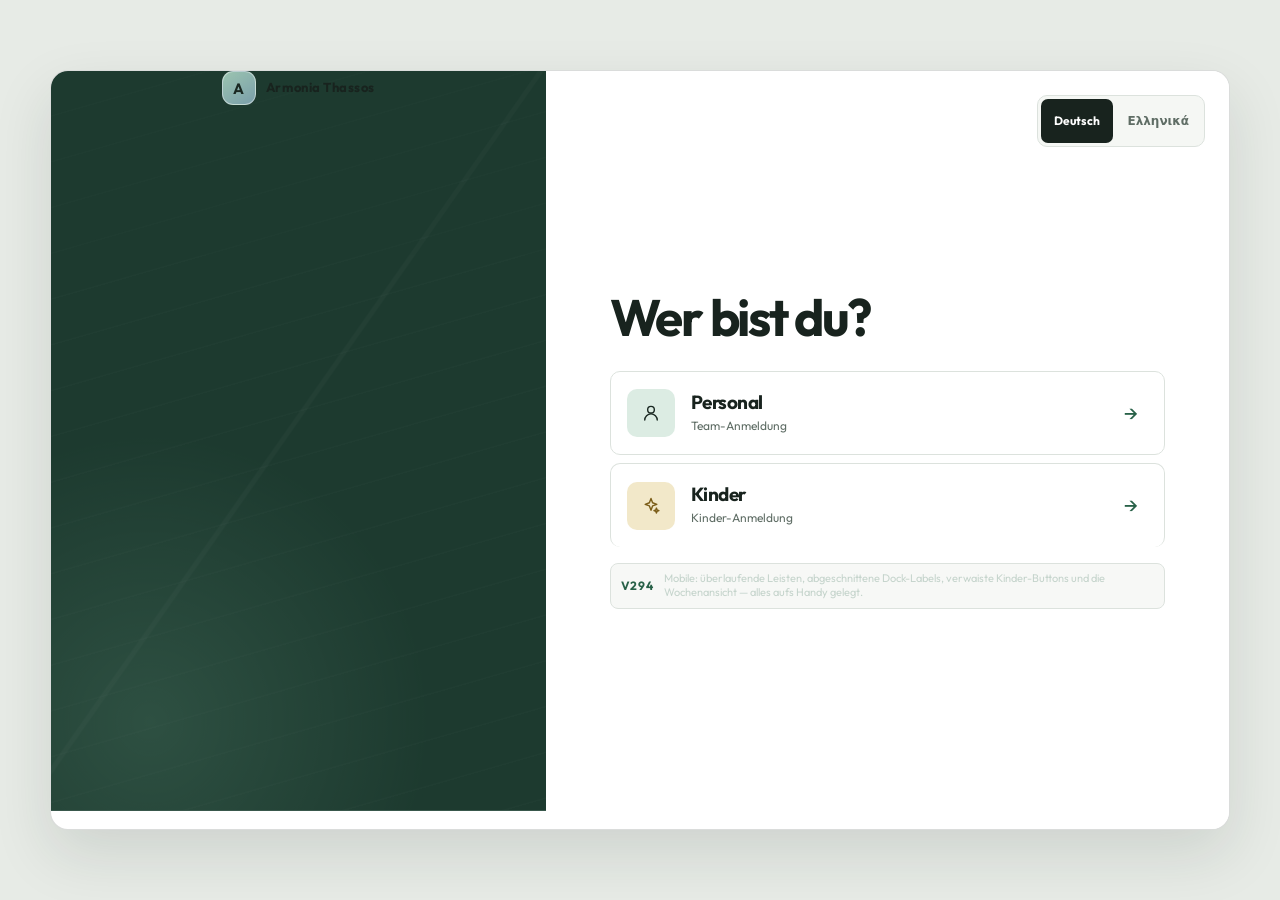
==== commit 5277b283: "Ship v294 mobile QA: dock overflows, orphaned taps, fridge icons. EOF  Co-authored-by: Cursor <curso" ====
--- a/index.html
+++ b/index.html
@@ -11,9 +11,14 @@
 <meta name="format-detection" content="telephone=no">
 <meta name="msapplication-TileColor" content="#2a6b52">
 <meta name="msapplication-tap-highlight" content="no">
-<link rel="preconnect" href="https://fonts.googleapis.com">
-<link rel="preconnect" href="https://fonts.gstatic.com" crossorigin>
-<link href="https://fonts.googleapis.com/css2?family=Fraunces:opsz,wght@9..144,600;9..144,700&family=Outfit:wght@400;500;600;700&display=swap" rel="stylesheet">
+<link href="/app-fonts.css?v=293" rel="stylesheet">
+<script src="shared/shell.js?v=293" defer></script>
+<script src="shared/core.js?v=293" defer></script>
+<script src="shared/workspace.js?v=293" defer></script>
+<script src="shared/i18n.js?v=293" defer></script>
+<script src="shared/ops.js?v=293" defer></script>
+<script src="shared/dirty.js?v=293" defer></script>
+<script src="gate.js?v=293" defer></script>
 <meta name="referrer" content="no-referrer">
 <meta http-equiv="Cache-Control" content="no-store, no-cache, must-revalidate">
 <meta http-equiv="Pragma" content="no-cache">
@@ -2793,6 +2798,45 @@
     padding:calc(24px + env(safe-area-inset-top,0px)) 16px calc(24px + env(safe-area-inset-bottom,0px));
     background:linear-gradient(145deg,#121c18 0%,#1a3028 48%,#1f332b 100%)}
   #gate.on{display:block; overflow:hidden; overscroll-behavior:none}
+  /* Boot loading screen — kept fully inline (not in a separate stylesheet)
+     on purpose: this is the very first thing rendered, before any other
+     CSS file has a chance to fail/lag/get cached wrong, so it must never
+     depend on one loading successfully. */
+  #gateBody[data-gate-view="loading"] .gate-main{
+    min-height:100vh; display:flex; align-items:center; justify-content:center; padding:24px;
+  }
+  #gateBody[data-gate-view="loading"] .gate-head{
+    display:flex; flex-direction:column; align-items:center; gap:12px; text-align:center;
+    animation:gateLoadingIn .6s cubic-bezier(.16,1,.3,1) both;
+  }
+  .gate-loading-mark{
+    width:60px; height:60px; border-radius:20px; display:grid; place-items:center;
+    font:700 26px/1 var(--font-display,Georgia,serif); color:#fff;
+    background:linear-gradient(145deg,#9bc4b0,#2f5a63);
+    box-shadow:0 14px 30px rgba(47,90,99,.32);
+    animation:gateMarkPulse 2.4s ease-in-out infinite;
+  }
+  #gateBody[data-gate-view="loading"] .gate-head h2{
+    font-family:var(--font-display,Georgia,serif); font-size:30px; font-weight:600;
+    letter-spacing:-.02em; color:#1a2822; margin:0;
+  }
+  #gateBody[data-gate-view="loading"] #bootStatus{color:#6b8a7c; font-size:13px; margin:0}
+  .gate-loading-dots{display:inline-flex; gap:6px; margin-top:2px}
+  .gate-loading-dots i{
+    width:7px; height:7px; border-radius:50%; background:#9bc4b0;
+    animation:gateDotPulse 1.1s ease-in-out infinite;
+  }
+  .gate-loading-dots i:nth-child(2){animation-delay:.15s}
+  .gate-loading-dots i:nth-child(3){animation-delay:.3s}
+  @keyframes gateLoadingIn{from{opacity:0; transform:translateY(8px)} to{opacity:1; transform:none}}
+  @keyframes gateMarkPulse{
+    0%,100%{transform:scale(1); box-shadow:0 14px 30px rgba(47,90,99,.32)}
+    50%{transform:scale(1.07); box-shadow:0 18px 38px rgba(47,90,99,.42)}
+  }
+  @keyframes gateDotPulse{0%,60%,100%{opacity:.35; transform:translateY(0)} 30%{opacity:1; transform:translateY(-3px)}}
+  @media(prefers-reduced-motion:reduce){
+    #gateBody[data-gate-view="loading"] .gate-head, .gate-loading-mark, .gate-loading-dots i{animation:none!important}
+  }
   .gate-wrap{max-width:480px;margin:0 auto;padding:20px 18px;border:1px solid rgba(155,196,176,.22);
     border-radius:20px;background:rgba(26,40,34,.72);box-shadow:0 24px 60px rgba(0,0,0,.32);
     backdrop-filter:blur(22px) saturate(1.3); -webkit-backdrop-filter:blur(22px) saturate(1.3)}
@@ -6092,13 +6136,22 @@
   }
 
 </style>
-<link rel="stylesheet" href="ui-v110.css?v=251">
-<link rel="stylesheet" href="ui-v213.css?v=251">
-<link rel="stylesheet" href="shared/workspace.css?v=251">
-<link rel="stylesheet" href="ui-v244.css?v=251">
-<link rel="stylesheet" href="ui-v245.css?v=251">
-<link rel="stylesheet" href="ui-v246.css?v=251">
-<link rel="stylesheet" href="ui-v247.css?v=251">
+<link rel="stylesheet" href="ui-v110.css?v=293">
+<link rel="stylesheet" href="ui-v213.css?v=293">
+<link rel="stylesheet" href="shared/workspace.css?v=293">
+<link rel="stylesheet" href="ui-v244.css?v=293">
+<link rel="stylesheet" href="ui-v245.css?v=293">
+<link rel="stylesheet" href="ui-v246.css?v=293">
+<link rel="stylesheet" href="ui-v247.css?v=293">
+<link rel="stylesheet" href="ui-v248.css?v=293">
+<link rel="stylesheet" href="ui-v249.css?v=293">
+<link rel="stylesheet" href="ui-v250.css?v=293">
+<link rel="stylesheet" href="ui-v251.css?v=293">
+<link rel="stylesheet" href="ui-v252.css?v=293">
+<link rel="stylesheet" href="ui-v283.css?v=293">
+<link rel="stylesheet" href="ui-v285.css?v=293">
+<link rel="stylesheet" href="ui-v287.css?v=293">
+<link rel="stylesheet" href="ui-v293.css?v=293">
 <style>
   /* v177 — staff mobile: no floating Zo (Mehr → Zo-Ai); hide when chat open */
   body.layout-mobile:not(.mode-child) .zoai-fab,
@@ -6107,7 +6160,7 @@
   body.chat-open:not(.layout-desktop) .zoai-fab,
   body.chat-open.layout-mobile:not(.mode-child) .zoai-fab{display:none!important}
 </style>
-<link rel="stylesheet" href="/stock-fridge.css?v=251">
+<link rel="stylesheet" href="/stock-fridge.css?v=293">
 </head>
 <body class="auth-pending">
 <svg id="uiSprite" aria-hidden="true" focusable="false" style="position:absolute;width:0;height:0;overflow:hidden"><symbol id="u-check" viewBox="0 0 24 24" fill="none" stroke="currentColor" stroke-width="1.7" stroke-linecap="round" stroke-linejoin="round"><path d="M4 12.5l5 5L20 6.5"/></symbol><symbol id="u-tasks" viewBox="0 0 24 24" fill="none" stroke="currentColor" stroke-width="1.7" stroke-linecap="round" stroke-linejoin="round"><path d="M4 6h11M4 12h11M4 18h7M17.5 16.5l2 2 3.5-4"/></symbol><symbol id="u-calendar" viewBox="0 0 24 24" fill="none" stroke="currentColor" stroke-width="1.7" stroke-linecap="round" stroke-linejoin="round"><path d="M4 6h16v15H4zM4 11h16M8.5 3v4M15.5 3v4"/></symbol><symbol id="u-book" viewBox="0 0 24 24" fill="none" stroke="currentColor" stroke-width="1.7" stroke-linecap="round" stroke-linejoin="round"><path d="M5 4h9a3 3 0 0 1 3 3v13H8a3 3 0 0 1-3-3zM17 7h2v13H8"/></symbol><symbol id="u-camera" viewBox="0 0 24 24" fill="none" stroke="currentColor" stroke-width="1.7" stroke-linecap="round" stroke-linejoin="round"><path d="M3 8h4l1.5-2.5h7L17 8h4v12H3zM12 17a3.5 3.5 0 1 0 0-7 3.5 3.5 0 0 0 0 7z"/></symbol><symbol id="u-cart" viewBox="0 0 24 24" fill="none" stroke="currentColor" stroke-width="1.7" stroke-linecap="round" stroke-linejoin="round"><path d="M5 6h16l-2 9H8zM5 6L4 2H1M8.5 20.5a1.5 1.5 0 1 0 0-3 1.5 1.5 0 0 0 0 3M17.5 20.5a1.5 1.5 0 1 0 0-3 1.5 1.5 0 0 0 0 3"/></symbol><symbol id="u-sparkle" viewBox="0 0 24 24" fill="none" stroke="currentColor" stroke-width="1.7" stroke-linecap="round" stroke-linejoin="round"><path d="M12 3l1.9 5.1L19 10l-5.1 1.9L12 17l-1.9-5.1L5 10l5.1-1.9zM18.5 14.5l.8 2.2 2.2.8-2.2.8-.8 2.2-.8-2.2-2.2-.8 2.2-.8z"/></symbol><symbol id="u-alert" viewBox="0 0 24 24" fill="none" stroke="currentColor" stroke-width="1.7" stroke-linecap="round" stroke-linejoin="round"><path d="M12 3.5L22 20H2zM12 10v4.5M12 17.2v.1"/></symbol><symbol id="u-megaphone" viewBox="0 0 24 24" fill="none" stroke="currentColor" stroke-width="1.7" stroke-linecap="round" stroke-linejoin="round"><path d="M4 10v4h3l7 4V6l-7 4zM17 9a4 4 0 0 1 0 6M20 6.5a8 8 0 0 1 0 11"/></symbol><symbol id="u-person" viewBox="0 0 24 24" fill="none" stroke="currentColor" stroke-width="1.7" stroke-linecap="round" stroke-linejoin="round"><path d="M12 12a4 4 0 1 0 0-8 4 4 0 0 0 0 8M4.5 20.5a7.5 7.5 0 0 1 15 0"/></symbol><symbol id="u-note" viewBox="0 0 24 24" fill="none" stroke="currentColor" stroke-width="1.7" stroke-linecap="round" stroke-linejoin="round"><path d="M6 3h9l4 4v14H6zM15 3v4h4M9 12h7M9 16h5"/></symbol><symbol id="u-receipt" viewBox="0 0 24 24" fill="none" stroke="currentColor" stroke-width="1.7" stroke-linecap="round" stroke-linejoin="round"><path d="M6 3h12v18l-2-1.5L14 21l-2-1.5L10 21l-2-1.5L6 21zM9 8h6M9 12h6"/></symbol><symbol id="u-plus" viewBox="0 0 24 24" fill="none" stroke="currentColor" stroke-width="1.7" stroke-linecap="round" stroke-linejoin="round"><path d="M12 5v14M5 12h14"/></symbol><symbol id="u-clock" viewBox="0 0 24 24" fill="none" stroke="currentColor" stroke-width="1.7" stroke-linecap="round" stroke-linejoin="round"><path d="M12 21a9 9 0 1 0 0-18 9 9 0 0 0 0 18M12 7v5.2l3.4 2"/></symbol><symbol id="u-leaf" viewBox="0 0 24 24" fill="none" stroke="currentColor" stroke-width="1.7" stroke-linecap="round" stroke-linejoin="round"><path d="M20 4C10 4 4 9 4 16c0 2 .6 3.3 1.4 4C7 15 10.5 11.5 16 10c-4 2.5-7 6-8.6 10.5C15 21 20 15 20 4z"/></symbol><symbol id="u-search" viewBox="0 0 24 24" fill="none" stroke="currentColor" stroke-width="1.7" stroke-linecap="round" stroke-linejoin="round"><path d="M11 18a7 7 0 1 0 0-14 7 7 0 0 0 0 14M16.2 16.2L21 21"/></symbol><symbol id="u-chat" viewBox="0 0 24 24" fill="none" stroke="currentColor" stroke-width="1.7" stroke-linecap="round" stroke-linejoin="round"><path d="M4 5h16v11H9l-5 4z"/></symbol><symbol id="u-party" viewBox="0 0 24 24" fill="none" stroke="currentColor" stroke-width="1.7" stroke-linecap="round" stroke-linejoin="round"><path d="M4 20l5.5-13 8 8zM14 4.5c1.5-1 3 0 2.5 1.5M19 9c1.5-.5 2.5 1 1.5 2.2M17 3.5l.6 1.4M21 6.4l-1.4.6"/></symbol><symbol id="u-home" viewBox="0 0 24 24" fill="none" stroke="currentColor" stroke-width="1.7" stroke-linecap="round" stroke-linejoin="round"><path d="M4 11.5 12 4l8 7.5V20a1 1 0 0 1-1 1h-5v-6H10v6H5a1 1 0 0 1-1-1v-8.5z"/></symbol><symbol id="u-users" viewBox="0 0 24 24" fill="none" stroke="currentColor" stroke-width="1.7" stroke-linecap="round" stroke-linejoin="round"><path d="M9 11a3.5 3.5 0 1 0 0-7 3.5 3.5 0 0 0 0 7M16.5 12a2.8 2.8 0 1 0 0-5.6 2.8 2.8 0 0 0 0 5.6M3.5 20c0-2.8 2.4-5 5.5-5h1c1.3 0 2.4.4 3.3 1.1M14 15h.8c2.3 0 4.2 1.8 4.2 4v1"/></symbol><symbol id="u-child" viewBox="0 0 24 24" fill="none" stroke="currentColor" stroke-width="1.7" stroke-linecap="round" stroke-linejoin="round"><path d="M12 11a3.5 3.5 0 1 0 0-7 3.5 3.5 0 0 0 0 7M7 20.5c.8-2.8 2.8-4.5 5-4.5s4.2 1.7 5 4.5M9.5 7.2c-.4-1.2.2-2.2 1.2-2.6M14.5 7.2c.4-1.2-.2-2.2-1.2-2.6"/></symbol><symbol id="u-target" viewBox="0 0 24 24" fill="none" stroke="currentColor" stroke-width="1.7" stroke-linecap="round" stroke-linejoin="round"><path d="M12 21a9 9 0 1 0 0-18 9 9 0 0 0 0 18M12 16a4 4 0 1 0 0-8 4 4 0 0 0 0 8M12 13a1 1 0 1 0 0-2 1 1 0 0 0 0 2"/></symbol><symbol id="u-bell" viewBox="0 0 24 24" fill="none" stroke="currentColor" stroke-width="1.7" stroke-linecap="round" stroke-linejoin="round"><path d="M6.5 17.5h11M8 17.5V10a4 4 0 1 1 8 0v7.5M10.2 17.5a1.8 1.8 0 0 0 3.6 0M12 3.5V5"/></symbol><symbol id="u-bag" viewBox="0 0 24 24" fill="none" stroke="currentColor" stroke-width="1.7" stroke-linecap="round" stroke-linejoin="round"><path d="M6 9h12l-.8 11H6.8L6 9zM9 9V7.5A3 3 0 0 1 12 4.5 3 3 0 0 1 15 7.5V9"/></symbol><symbol id="u-minus" viewBox="0 0 24 24" fill="none" stroke="currentColor" stroke-width="1.7" stroke-linecap="round" stroke-linejoin="round"><path d="M5 12h14"/></symbol><symbol id="i-home" viewBox="0 0 512 512"><g> <g> <path d="M153.176,278.076h-47.731c-7.202,0-13.062,5.86-13.062,13.061v83.582c0,7.202,5.86,13.061,13.062,13.061h47.731 c7.203,0,13.062-5.859,13.062-13.061v-83.582C166.239,283.935,160.38,278.076,153.176,278.076z M150.563,372.107h-42.506v-23.192 h42.506V372.107z M150.563,333.242h-42.506v-39.493h42.506V333.242z"/> </g> </g> <g> <g> <path d="M411.779,307.723c4.329,0,7.838-3.508,7.838-7.837v-8.749c0-7.202-5.86-13.061-13.062-13.061h-47.731 c-7.202,0-13.061,5.859-13.061,13.061v83.582c0,7.202,5.859,13.061,13.061,13.061h47.731c7.202,0,13.062-5.859,13.062-13.061 v-46.62c0-4.329-3.509-7.837-7.838-7.837c-4.328,0-7.837,3.508-7.837,7.837v5.143h-42.506v-39.493h42.506v6.137 C403.942,304.215,407.451,307.723,411.779,307.723z M403.942,348.916v23.192h-42.506v-23.192H403.942z"/> </g> </g> <g> <g> <path d="M288.838,362.845c-4.329,0-7.837,3.508-7.837,7.837v21.192c0,4.329,3.509,7.838,7.837,7.838s7.837-3.509,7.837-7.838 v-21.192C296.674,366.353,293.167,362.845,288.838,362.845z"/> </g> </g> <g> <g> <path d="M506.676,185.251l-48.752-35.408v-46.404h1.387c7.45,0,13.512-6.061,13.512-13.512V70.453 c0-7.45-6.061-13.512-13.512-13.512h-53.886c-4.328,0-7.837,3.509-7.837,7.838c0,4.328,3.509,7.837,7.837,7.837h51.724v15.149 h-84.694l-11.337-8.235v-6.914h15.05c4.328,0,7.837-3.509,7.837-7.837c0-4.329-3.509-7.838-7.837-7.838h-17.212 c-6.71,0-12.279,4.924-13.321,11.343l-68.609-49.831c-6.154-4.466-13.425-6.827-21.024-6.827c-7.612,0-14.889,2.366-21.039,6.838 L5.322,185.253c-5.761,4.187-7.046,12.285-2.867,18.051l17.922,24.727c2.026,2.798,5.021,4.637,8.421,5.181 c0.672,0.108,1.358,0.162,2.042,0.162c2.746,0,5.371-0.853,7.594-2.466l15.327-11.132v266.14c0,7.973,6.462,14.459,14.404,14.459 h375.67c7.942,0,14.404-6.487,14.404-14.459V219.774l15.329,11.133c2.222,1.612,4.846,2.465,7.592,2.465 c0.683,0,1.37-0.055,2.032-0.161c3.411-0.543,6.404-2.383,8.429-5.18l17.923-24.729 C513.724,197.538,512.438,189.44,506.676,185.251z M442.251,103.439v35.02l-48.217-35.02H442.251z M480.547,216.605 L260.605,56.856c-2.747-1.995-6.465-1.995-9.211,0l-122.256,88.797c-3.501,2.544-4.279,7.445-1.736,10.947 c2.543,3.501,7.444,4.278,10.946,1.735L256,72.884l186.565,135.507v276.309H321.632v-34.343c0-4.329-3.509-7.837-7.837-7.837 s-7.837,3.508-7.837,7.837v34.343h-99.916V294.18h99.916v124.828c0,4.329,3.509,7.837,7.837,7.837s7.837-3.508,7.837-7.837 V291.741c0-7.298-5.934-13.235-13.229-13.235H203.597c-7.294,0-13.229,5.937-13.229,13.235v192.957H69.434V208.391l44.882-32.599 c3.503-2.543,4.279-7.444,1.736-10.947c-2.544-3.501-7.444-4.279-10.946-1.735l-73.652,53.495l-14.7-20.281L244.175,31.143 C247.633,28.63,251.722,27.3,256,27.3c4.272,0,8.358,1.328,11.817,3.837l227.43,165.186L480.547,216.605z"/> </g> </g> <g> <g> <path d="M290.482,202.248h-68.965c-7.203,0-13.061,5.859-13.061,13.061v15.244c0,7.201,5.86,13.061,13.061,13.061h68.965 c7.202,0,13.061-5.859,13.061-13.061v-15.244C303.543,208.106,297.685,202.248,290.482,202.248z M287.87,227.941h-63.741v-10.02 h63.741V227.941z"/> </g> </g> <g> <g> <path d="M290.482,152.459h-68.965c-7.203,0-13.061,5.859-13.061,13.062v15.243c0,7.204,5.86,13.062,13.061,13.062h68.965 c7.202,0,13.061-5.859,13.061-13.062v-15.243C303.543,158.318,297.685,152.459,290.482,152.459z M287.87,178.152h-63.741v-10.018 h63.741V178.152z"/> </g> </g> <g> </g> <g> </g> <g> </g> <g> </g> <g> </g> <g> </g> <g> </g> <g> </g> <g> </g> <g> </g> <g> </g> <g> </g> <g> </g> <g> </g> <g> </g></symbol><symbol id="i-gallery" viewBox="0 0 512 512"><g> <g> <path d="M493.714,112.983h-60.082c-4.328,0-7.837,3.509-7.837,7.837c0,4.328,3.509,7.837,7.837,7.837h60.082 c1.416,0,2.612,1.196,2.612,2.612v89.391H362.482c-20.063-38.76-60.328-65.286-106.632-65.286 c-46.304,0-86.569,26.527-106.632,65.286H15.673v-89.391c0-1.416,1.196-2.612,2.612-2.612h382.955 c4.328,0,7.837-3.509,7.837-7.837c0-4.328-3.509-7.837-7.837-7.837h-59.833l-6.964-29.814c-1.485-6.351-7.522-11.14-14.044-11.14 H191.302c-6.523,0-12.561,4.789-14.043,11.141l-6.964,29.812h-52.264v-12.656c0-7.202-5.859-13.061-13.061-13.061H44.798 c-7.202,0-13.061,5.859-13.061,13.061v12.657H18.286C8.203,112.983,0,121.186,0,131.268v290.415 c0,10.082,8.203,18.286,18.286,18.286h74.71c4.328,0,7.837-3.509,7.837-7.837c0-4.328-3.509-7.837-7.837-7.837h-74.71 c-1.416,0-2.612-1.196-2.612-2.612v-84.539H151.87c20.827,36.105,59.635,60.435,103.981,60.435 c23.157,0,45.641-6.652,65.022-19.238c3.63-2.357,4.661-7.211,2.305-10.841c-2.356-3.63-7.212-4.661-10.841-2.304 c-16.833,10.931-36.367,16.709-56.486,16.709c-57.627,0-104.51-47.295-104.51-105.429c0-58.134,46.882-105.429,104.51-105.429 s104.51,47.295,104.51,105.429c0,26.544-9.812,51.906-27.627,71.415c-2.918,3.196-2.694,8.152,0.502,11.072 c3.196,2.919,8.153,2.695,11.072-0.502c6.002-6.571,11.206-13.725,15.572-21.315h136.448v84.539c0,1.416-1.196,2.612-2.612,2.612 H125.388c-4.328,0-7.837,3.509-7.837,7.837c0,4.328,3.509,7.837,7.837,7.837h368.327c10.082,0,18.286-8.203,18.286-18.286V131.268 C512,121.185,503.797,112.983,493.714,112.983z M192.295,87.704h127.113l5.905,25.279H186.389L192.295,87.704z M47.41,102.938 h54.947v10.045H47.41V102.938z M15.673,321.469v-85.137h126.789c-4.395,12.569-6.795,26.078-6.795,40.143 c0,15.893,3.059,31.077,8.607,44.994H15.673z M496.327,321.47H367.45c5.625-14.167,8.584-29.402,8.584-44.994 c0-14.065-2.4-27.574-6.795-40.143h127.088V321.47z"/> </g> </g> <g> <g> <path d="M459.237,147h-71.021c-7.201,0-13.061,5.859-13.061,13.061v30.62c0,7.203,5.859,13.061,13.061,13.061h71.021 c7.203,0,13.061-5.859,13.061-13.061v-30.62C472.298,152.859,466.439,147,459.237,147z M456.625,188.069h-65.796v-25.395h65.796 V188.069z"/> </g> </g> <g> <g> <path d="M255.851,196.608c-43.715,0-79.282,35.828-79.282,79.868c0,44.039,35.566,79.867,79.282,79.867 c43.716,0,79.283-35.828,79.283-79.867S299.567,196.608,255.851,196.608z M255.851,340.669c-35.073,0-63.608-28.797-63.608-64.193 c0-35.396,28.535-64.194,63.608-64.194c35.074,0,63.609,28.797,63.609,64.194S290.925,340.669,255.851,340.669z"/> </g> </g> <g> <g> <path d="M75.631,147c-17.252,0-31.289,14.122-31.289,31.482s14.037,31.483,31.289,31.483c17.253,0,31.289-14.123,31.289-31.483 C106.92,161.123,92.883,147,75.631,147z M75.632,194.291c-8.611,0-15.616-7.092-15.616-15.809c0-8.717,7.006-15.808,15.616-15.808 c8.61,0,15.616,7.091,15.616,15.808S84.242,194.291,75.632,194.291z"/> </g> </g> <g> <g> <path d="M301.173,268.639c-4.328,0-7.837,3.509-7.837,7.837c0,20.993-16.817,38.071-37.487,38.071 c-4.328,0-7.837,3.509-7.837,7.837c0,4.328,3.509,7.837,7.837,7.837c29.313,0,53.16-24.11,53.16-53.744 C309.01,272.148,305.501,268.639,301.173,268.639z"/> </g> </g> <g> </g> <g> </g> <g> </g> <g> </g> <g> </g> <g> </g> <g> </g> <g> </g> <g> </g> <g> </g> <g> </g> <g> </g> <g> </g> <g> </g> <g> </g></symbol><symbol id="i-schedule" viewBox="0 0 512.002 512.002"><g> <g> <path d="M470.672,71.575c4.328,0,7.837-3.508,7.837-7.837V31.851c0-10.082-8.203-18.286-18.286-18.286H439.08 C436.99,5.767,429.882,0,421.434,0H93.23C83.148,0,74.944,8.203,74.944,18.286v22.418H51.779 c-10.082,0-18.286,8.203-18.286,18.286v15.95c0,10.082,8.203,18.286,18.286,18.286h23.165v27.527H51.779 c-10.082,0-18.286,8.203-18.286,18.286v15.95c0,10.082,8.203,18.286,18.286,18.286h23.165v27.527H51.779 c-10.082,0-18.286,8.203-18.286,18.286v15.951c0,10.082,8.203,18.286,18.286,18.286h23.165v27.527H51.779 c-10.082,0-18.286,8.202-18.286,18.286v15.95c0,10.082,8.203,18.286,18.286,18.286h23.165v27.527H51.779 c-10.082,0-18.286,8.203-18.286,18.286v15.95c0,10.082,8.203,18.286,18.286,18.286h23.165v22.629 c0,10.082,8.203,18.286,18.286,18.286h33.93v44.351c0,9.149,5.772,13.315,11.134,13.315c2.31,0,5.864-0.76,9.676-4.379 l25.797-24.504c0.745-0.708,1.685-0.814,2.179-0.814c0.494,0,1.435,0.107,2.18,0.814l25.797,24.501 c3.812,3.621,7.365,4.379,9.676,4.379c5.362,0,11.134-4.167,11.134-13.315v-44.351h122.174c4.328,0,7.837-3.508,7.837-7.837 c0-4.329-3.509-7.837-7.837-7.837H164.925v-67.721c0-4.329-3.509-7.837-7.837-7.837c-4.328,0-7.837,3.508-7.837,7.837v67.721 H93.23c-1.416,0-2.612-1.196-2.612-2.612v-22.629h9.736c10.082,0,18.286-8.203,18.286-18.286v-15.949 c0-10.082-8.203-18.286-18.286-18.286h-9.736v-27.527h9.736c10.082,0,18.286-8.203,18.286-18.286v-15.95 c0-10.083-8.203-18.286-18.286-18.286h-9.736v-27.527h9.736c10.082,0,18.286-8.203,18.286-18.286v-15.951 c0-10.082-8.203-18.286-18.286-18.286h-9.736v-27.527h9.736c10.082,0,18.286-8.203,18.286-18.286v-15.95 c0-10.082-8.203-18.286-18.286-18.286h-9.736V93.226h9.736c10.082,0,18.286-8.203,18.286-18.286V58.99 c0-10.082-8.203-18.286-18.286-18.286h-9.736V18.286c0-1.416,1.196-2.612,2.612-2.612h56.021v323.918 c0,4.329,3.509,7.837,7.837,7.837c4.328,0,7.837-3.508,7.837-7.837V15.673h256.509c1.416,0,2.612,1.196,2.612,2.612v417.762 c0,1.416-1.196,2.612-2.612,2.612h-43.179c-4.328,0-7.837,3.508-7.837,7.837s3.509,7.837,7.837,7.837h43.179 c10.082,0,18.286-8.203,18.286-18.286V217.366h20.504c10.082,0,18.286-8.203,18.286-18.286v-82.306v-2.618V94.04 c0-4.329-3.509-7.837-7.837-7.837s-7.837,3.508-7.837,7.837v22.736c0,1.416-1.196,2.612-2.612,2.612h-20.504v-90.15h20.504 c1.416,0,2.612,1.196,2.612,2.612v31.888C462.835,68.068,466.344,71.575,470.672,71.575z M142.832,454.333h66.228v36.549 l-20.14-19.129c-3.479-3.303-8.086-5.122-12.973-5.122c-4.888,0-9.495,1.819-12.974,5.122l-20.14,19.129V454.333z M100.354,376.571c1.416,0,2.612,1.196,2.612,2.612v15.95c0,1.416-1.196,2.612-2.612,2.612H51.779 c-1.416,0-2.612-1.196-2.612-2.612v-15.95c0-1.416,1.196-2.612,2.612-2.612H100.354z M100.354,296.522 c1.416,0,2.612,1.196,2.612,2.612v15.95c0,1.416-1.196,2.612-2.612,2.612H51.779c-1.416,0-2.612-1.196-2.612-2.612v-15.95 c0-1.416,1.196-2.612,2.612-2.612H100.354z M100.354,216.474c1.416,0,2.612,1.196,2.612,2.612v15.951 c0,1.416-1.196,2.612-2.612,2.612H51.779c-1.416,0-2.612-1.196-2.612-2.612v-15.951c0-1.416,1.196-2.612,2.612-2.612H100.354z M100.354,136.426c1.416,0,2.612,1.195,2.612,2.612v15.95c0,1.416-1.196,2.612-2.612,2.612H51.779 c-1.416,0-2.612-1.196-2.612-2.612v-15.95c0-1.417,1.196-2.612,2.612-2.612H100.354z M100.354,56.377 c1.416,0,2.612,1.196,2.612,2.612v15.95c0,1.416-1.196,2.612-2.612,2.612H51.779c-1.416,0-2.612-1.196-2.612-2.612V58.99 c0-1.416,1.196-2.612,2.612-2.612H100.354z M460.223,135.061c0.889,0,1.756-0.086,2.612-0.208v64.228 c0,1.416-1.196,2.612-2.612,2.612h-20.504v-66.632H460.223z"/> </g> </g> <g> <g> <path d="M361.536,302.498H225.699c-4.328,0-7.837,3.508-7.837,7.837c0,4.329,3.509,7.837,7.837,7.837h135.837 c4.328,0,7.837-3.508,7.837-7.837C369.372,306.006,365.864,302.498,361.536,302.498z"/> </g> </g> <g> <g> <path d="M337.179,343.249h-87.124c-4.328,0-7.837,3.508-7.837,7.837c0,4.329,3.509,7.837,7.837,7.837h87.124 c4.328,0,7.837-3.508,7.837-7.837C345.016,346.757,341.507,343.249,337.179,343.249z"/> </g> </g> <g> <g> <path d="M361.536,84.114H225.699c-10.082,0-18.286,8.203-18.286,18.286v66.873c0,10.082,8.203,18.286,18.286,18.286h81.502 c4.328,0,7.837-3.508,7.837-7.837c0-4.329-3.509-7.837-7.837-7.837h-81.502c-1.416,0-2.612-1.196-2.612-2.612V102.4 c0-1.416,1.196-2.612,2.612-2.612h135.837c1.416,0,2.612,1.196,2.612,2.612v66.873c0,1.416-1.196,2.612-2.612,2.612h-25.078 c-4.328,0-7.837,3.508-7.837,7.837c0,4.329,3.509,7.837,7.837,7.837h25.078c10.082,0,18.286-8.203,18.286-18.286V102.4 C379.822,92.318,371.618,84.114,361.536,84.114z"/> </g> </g> <g> </g> <g> </g> <g> </g> <g> </g> <g> </g> <g> </g> <g> </g> <g> </g> <g> </g> <g> </g> <g> </g> <g> </g> <g> </g> <g> </g> <g> </g></symbol><symbol id="i-stock" viewBox="0 0 512 512"><g> <g> <path d="M230.105,435.575h-31.575c-4.328,0-7.837,3.508-7.837,7.837s3.509,7.837,7.837,7.837h31.575 c4.328,0,7.837-3.508,7.837-7.837S234.433,435.575,230.105,435.575z"/> </g> </g> <g> <g> <path d="M467.016,326.012c-2.884-3.228-7.838-3.506-11.065-0.623c-3.228,2.884-3.506,7.838-0.623,11.065 c15.72,17.595,24.377,40.292,24.377,63.91c0,52.914-43.047,95.961-95.959,95.961c-52.914,0-95.962-43.048-95.962-95.961 c0-52.913,43.049-95.96,95.962-95.96c17.689,0,34.971,4.849,49.976,14.024c3.693,2.258,8.517,1.095,10.774-2.598 c2.258-3.693,1.095-8.516-2.598-10.774c-9.073-5.547-18.859-9.722-29.05-12.467V138.642c0-10.082-8.203-18.286-18.286-18.286 h-86.022V93.806C308.541,42.08,266.459,0,214.735,0C163.01,0,120.93,42.08,120.93,93.805v26.551H34.906 c-10.082,0-18.286,8.203-18.286,18.286v336.733c0,10.082,8.203,18.286,18.286,18.286h85.257c4.328,0,7.837-3.508,7.837-7.837 c0-4.329-3.509-7.837-7.837-7.837H34.906c-1.416,0-2.612-1.196-2.612-2.612v-24.126h135.935c4.328,0,7.837-3.508,7.837-7.837 s-3.509-7.837-7.837-7.837H32.294V138.642c0-1.416,1.196-2.612,2.612-2.612h181.388c4.328,0,7.837-3.508,7.837-7.837 c0-4.329-3.509-7.837-7.837-7.837h-79.691V93.806c0-43.081,35.05-78.131,78.131-78.131c43.083,0,78.132,35.05,78.132,78.131 v26.551h-46.27c-4.328,0-7.837,3.508-7.837,7.837c0,4.329,3.509,7.837,7.837,7.837h147.967c1.416,0,2.612,1.196,2.612,2.612 v150.913c-4.44-0.536-8.921-0.822-13.429-0.822c-61.556,0-111.636,50.079-111.636,111.634c0,30.136,12.008,57.516,31.486,77.621 H150.465c-4.328,0-7.837,3.508-7.837,7.837c0,4.329,3.509,7.837,7.837,7.837h172.049C340.108,505.246,361.152,512,383.747,512 c61.554,0,111.633-50.08,111.633-111.635C495.38,372.89,485.307,346.485,467.016,326.012z"/> </g> </g> <g> <g> <path d="M433.461,374.27h-23.617v-23.617c0-7.552-6.144-13.695-13.695-13.695h-24.804c-7.553,0-13.695,6.144-13.695,13.695v23.617 h-23.617c-7.552,0-13.695,6.144-13.695,13.695v24.803c0,7.551,6.144,13.695,13.695,13.695h23.617v23.617 c-0.001,7.551,6.143,13.695,13.696,13.695h24.804c7.552,0,13.695-6.144,13.695-13.695v-23.617h23.617 c7.551,0,13.695-6.144,13.695-13.695v-24.803C447.157,380.413,441.013,374.27,433.461,374.27z M431.482,410.79h-23.616 c-7.552,0-13.695,6.144-13.695,13.695v23.617h-20.849v-23.617c0-7.552-6.144-13.695-13.694-13.695H336.01v-20.848h23.618 c7.551,0,13.694-6.144,13.694-13.694v-23.619h20.849v23.619c0,7.551,6.144,13.694,13.695,13.694h23.616V410.79z"/> </g> </g> <g> <g> <path d="M131.059,146.72c-15.699,0-28.469,12.772-28.469,28.469s12.772,28.468,28.469,28.468s28.468-12.771,28.468-28.468 S146.757,146.72,131.059,146.72z M131.059,187.984c-7.055,0-12.796-5.74-12.796-12.795c0-7.056,5.741-12.796,12.796-12.796 c7.055,0,12.795,5.74,12.795,12.796C143.854,182.245,138.115,187.984,131.059,187.984z"/> </g> </g> <g> <g> <path d="M298.411,146.72c-15.699,0-28.469,12.772-28.469,28.469c0,15.699,12.771,28.468,28.469,28.468 c15.698,0,28.469-12.771,28.469-28.468S314.109,146.72,298.411,146.72z M298.411,187.984c-7.056,0-12.796-5.74-12.796-12.795 c0-7.056,5.74-12.796,12.796-12.796c7.056,0,12.796,5.74,12.796,12.796C311.207,182.245,305.468,187.984,298.411,187.984z"/> </g> </g> <g> </g> <g> </g> <g> </g> <g> </g> <g> </g> <g> </g> <g> </g> <g> </g> <g> </g> <g> </g> <g> </g> <g> </g> <g> </g> <g> </g> <g> </g></symbol><symbol id="i-shop" viewBox="0 0 512.001 512.001"><g> <g> <path d="M216.292,357.846H40.557c-4.329,0-7.837,3.508-7.837,7.837c0,4.328,3.508,7.837,7.837,7.837h10.215 c0.032,0.084,1.828,3.85,4.471,9.391c-16.408,10.596-27.305,29.087-27.305,50.097c0,32.826,26.581,59.531,59.256,59.531 c32.674,0,59.256-26.706,59.256-59.531c0-21.011-10.899-39.503-27.308-50.098c2.644-5.54,4.439-9.306,4.471-9.39h92.678 c4.329,0,7.837-3.509,7.837-7.837C224.129,361.354,220.621,357.846,216.292,357.846z M106.302,373.52l-19.109,39.93l-19.109-39.93 H106.302z M72.763,419.589c2.832,5.926,4.77,9.982,4.77,9.982c2.005,4.187,5.617,6.685,9.661,6.685 c4.046,0,7.657-2.502,9.661-6.688c0,0,1.937-4.055,4.768-9.98c3.244,3.531,5.237,8.24,5.237,13.42 c0,10.924-8.822,19.812-19.666,19.812c-10.844,0-19.666-8.888-19.666-19.812C67.528,427.829,69.52,423.119,72.763,419.589z M130.776,433.007c0,24.182-19.551,43.858-43.582,43.858s-43.582-19.675-43.582-43.858c0-14.773,7.3-27.854,18.456-35.804 c1.21,2.533,2.442,5.113,3.657,7.656c-8.422,6.491-13.871,16.686-13.871,28.148c0,19.568,15.853,35.486,35.34,35.486 c19.487,0,35.34-15.918,35.34-35.486c0-11.463-5.45-21.658-13.873-28.148c1.215-2.545,2.448-5.124,3.657-7.657 C123.475,405.152,130.776,418.235,130.776,433.007z"/> </g> </g> <g> <g> <path d="M493.715,78.931h-71.699c-3.401,0-6.414,2.194-7.458,5.43l-11.499,35.637h-55.63v-17.6c0-4.329-3.508-7.837-7.837-7.837 s-7.837,3.508-7.837,7.837v17.601h-73.143V54.899h70.531c1.416,0,2.612,1.196,2.612,2.612v16.676c0,4.329,3.508,7.837,7.837,7.837 s7.837-3.508,7.837-7.837V57.511c0-10.082-8.204-18.286-18.286-18.286h-70.531v-1.477c0-10.082-8.204-18.286-18.286-18.286 h-76.278c-10.082,0-18.286,8.204-18.286,18.286v37.004H74.185c-10.082,0-18.286,8.204-18.286,18.286v26.962H16.651 c-5.658,0-10.646,2.393-13.682,6.564c-3.047,4.187-3.79,9.697-2.039,15.118L51.76,298.952c3.056,9.455,13.208,16.862,23.11,16.862 h326.815c11.505,0,20.865,9.427,20.865,21.016c0,11.589-9.359,21.016-20.865,21.016H245.549c-4.329,0-7.837,3.508-7.837,7.837 c0,4.328,3.508,7.837,7.837,7.837h49.165c0.032,0.084,1.828,3.85,4.471,9.391c-16.409,10.596-27.308,29.087-27.308,50.097 c0,32.826,26.582,59.531,59.257,59.531c32.674,0,59.256-26.706,59.256-59.531c0-21.01-10.898-39.501-27.305-50.097 c2.644-5.541,4.439-9.308,4.471-9.391h34.129c20.147,0,36.538-16.459,36.538-36.69c0-20.23-16.391-36.69-36.538-36.69h-40.344 c0.155-0.394,0.316-0.786,0.445-1.188l65.936-204.346h3.552c-0.122,0.855-0.208,1.723-0.208,2.612v7.502 c0,10.082,8.204,18.286,18.286,18.286h44.364c10.082,0,18.286-8.204,18.286-18.286v-7.502 C512.001,87.135,503.797,78.931,493.715,78.931z M350.245,373.52l-19.109,39.93l-19.11-39.93H350.245z M316.704,419.589 c2.832,5.925,4.769,9.98,4.769,9.98c2.004,4.188,5.615,6.688,9.661,6.688c4.044,0,7.656-2.499,9.663-6.688 c0,0,1.937-4.054,4.768-9.979c3.242,3.531,5.235,8.24,5.235,13.419c0,10.924-8.822,19.812-19.666,19.812 s-19.666-8.888-19.666-19.812C311.468,427.828,313.461,423.118,316.704,419.589z M374.717,433.007 c0,24.182-19.551,43.858-43.582,43.858c-24.032,0-43.583-19.675-43.583-43.858c0-14.774,7.301-27.855,18.458-35.805 c1.209,2.533,2.442,5.113,3.657,7.657c-8.424,6.49-13.872,16.685-13.872,28.148c0,19.568,15.853,35.486,35.34,35.486 s35.34-15.918,35.34-35.486c0-11.462-5.449-21.657-13.871-28.148c1.215-2.544,2.447-5.123,3.657-7.656 C367.417,405.153,374.717,418.236,374.717,433.007z M161.435,37.748c0-1.416,1.196-2.612,2.612-2.612h76.278 c1.416,0,2.612,1.196,2.612,2.612v82.252h-81.503V37.748z M71.573,93.038c0-1.416,1.196-2.612,2.612-2.612h71.576v29.574H71.573 V93.038z M15.846,136.861c-0.177-0.545-0.185-0.885-0.171-1.047c0.144-0.056,0.449-0.142,0.978-0.142h94.991v41.839h-82.66 L15.846,136.861z M74.87,300.139c-3.157,0-7.216-2.976-8.196-6.008l-13.975-43.239h58.943v49.247H74.87z M119.48,213.681 c-4.329,0-7.837,3.508-7.837,7.837v13.701h-64.01L34.05,193.185h77.652c0.458,3.892,3.763,6.912,7.777,6.912 c4.016,0,7.32-3.021,7.777-6.912h71.68v42.033h-71.619v-13.701C127.317,217.188,123.81,213.681,119.48,213.681z M198.937,300.139 h-71.62v-49.247h71.62V300.139z M198.937,177.512h-71.62v-41.839h71.62V177.512z M286.229,235.218h-13.513 c-4.329,0-7.837,3.508-7.837,7.837c0,4.329,3.508,7.837,7.837,7.837h13.513v49.247h-71.618v-49.247h29.893 c4.329,0,7.837-3.508,7.837-7.837c0-4.329-3.508-7.837-7.837-7.837h-29.893v-42.033h71.618V235.218z M286.229,177.512h-71.618 v-41.839h71.618V177.512z M347.058,293.553l-0.187,0.578c-0.98,3.032-5.04,6.008-8.196,6.008h-36.773v-49.247h58.922 L347.058,293.553z M365.881,235.218h-63.979v-42.033h77.542L365.881,235.218z M397.864,136.097l-13.363,41.415h-82.599v-41.839 h94.99c0.529,0,0.834,0.086,0.978,0.142C397.876,135.878,397.874,135.978,397.864,136.097z M496.327,104.72 c0,1.416-1.196,2.612-2.612,2.612h-44.364c-1.416,0-2.612-1.196-2.612-2.612v-7.502c0-1.416,1.196-2.612,2.612-2.612h44.364 c1.416,0,2.612,1.196,2.612,2.612V104.72z"/> </g> </g> <g> </g> <g> </g> <g> </g> <g> </g> <g> </g> <g> </g> <g> </g> <g> </g> <g> </g> <g> </g> <g> </g> <g> </g> <g> </g> <g> </g> <g> </g></symbol><symbol id="i-book" viewBox="0 0 512 512"><g> <g> <path d="M342.728,162.562H169.271c-4.328,0-7.837,3.508-7.837,7.837c0,4.329,3.509,7.837,7.837,7.837h173.458 c4.328,0,7.837-3.508,7.837-7.837C350.565,166.071,347.057,162.562,342.728,162.562z"/> </g> </g> <g> <g> <path d="M342.728,206.872H237.191c-4.328,0-7.837,3.508-7.837,7.837c0,4.329,3.509,7.837,7.837,7.837h105.537 c4.328,0,7.837-3.508,7.837-7.837C350.565,210.381,347.057,206.872,342.728,206.872z"/> </g> </g> <g> <g> <path d="M207.934,206.872h-38.663c-4.328,0-7.837,3.508-7.837,7.837c0,4.329,3.508,7.837,7.837,7.837h38.663 c4.328,0,7.837-3.508,7.837-7.837C215.771,210.38,212.262,206.872,207.934,206.872z"/> </g> </g> <g> <g> <path d="M342.728,251.183H169.271c-4.328,0-7.837,3.508-7.837,7.837c0,4.329,3.509,7.837,7.837,7.837h173.458 c4.328,0,7.837-3.508,7.837-7.837C350.565,254.691,347.057,251.183,342.728,251.183z"/> </g> </g> <g> <g> <path d="M342.728,295.492H169.271c-4.328,0-7.837,3.508-7.837,7.837s3.509,7.837,7.837,7.837h173.458 c4.328,0,7.837-3.508,7.837-7.837C350.565,299,347.057,295.492,342.728,295.492z"/> </g> </g> <g> <g> <path d="M342.728,339.802H169.271c-4.328,0-7.837,3.508-7.837,7.837c0,4.329,3.509,7.837,7.837,7.837h173.458 c4.328,0,7.836-3.508,7.836-7.837C350.565,343.31,347.056,339.802,342.728,339.802z"/> </g> </g> <g> <g> <path d="M259.12,384.111h-89.849c-4.328,0-7.837,3.508-7.837,7.837c0,4.329,3.509,7.837,7.837,7.837h89.849 c4.328,0,7.837-3.508,7.837-7.837C266.956,387.618,263.447,384.111,259.12,384.111z"/> </g> </g> <g> <g> <path d="M429.893,60.574H365.9v-5.316c0-10.082-8.203-18.286-18.286-18.286h-25.907V18.286C321.707,8.203,313.503,0,303.421,0 h-94.845c-10.082,0-18.286,8.203-18.286,18.286v18.686h-25.907c-10.082,0-18.286,8.203-18.286,18.286v5.316H82.105 c-10.082,0-18.286,8.203-18.286,18.286v414.855c0,10.082,8.203,18.286,18.286,18.286h185.388c4.328,0,7.837-3.508,7.837-7.837 c0-4.329-3.509-7.837-7.837-7.837H82.105c-1.416,0-2.612-1.196-2.612-2.612V78.859c0-1.417,1.196-2.612,2.612-2.612h63.994v12.805 h-30.274c-7.203,0-13.061,5.859-13.061,13.061v353.851c0,7.201,5.859,13.061,13.061,13.061h280.349 c7.202,0,13.061-5.86,13.061-13.061v-78.756c0-4.329-3.509-7.837-7.837-7.837c-4.328,0-7.837,3.508-7.837,7.837v76.144H118.438 V104.726h27.711c0.508,9.632,8.481,17.317,18.237,17.317h39.37c4.328,0,7.837-3.508,7.837-7.837c0-4.328-3.509-7.837-7.837-7.837 h-39.37c-1.416,0-2.612-1.196-2.612-2.612v-48.5c0-1.416,1.196-2.612,2.612-2.612h50.803v4.512 c0,10.082,8.203,18.286,18.286,18.286h45.053c10.082,0,18.286-8.203,18.286-18.286v-4.512h50.803c1.416,0,2.612,1.196,2.612,2.612 v48.5c0,1.416-1.196,2.612-2.612,2.612H236.146c-4.328,0-7.837,3.509-7.837,7.837c0,4.329,3.509,7.837,7.837,7.837h111.469 c9.755,0,17.729-7.685,18.237-17.317h27.711v240.089c0,4.329,3.509,7.837,7.837,7.837c4.328,0,7.837-3.508,7.837-7.837V102.114 c0-7.202-5.859-13.061-13.061-13.061h-30.274V76.247h63.994c1.416,0,2.612,1.195,2.612,2.612v414.855 c0,1.416-1.196,2.612-2.612,2.612h-127.92c-4.328,0-7.837,3.508-7.837,7.837c0,4.329,3.509,7.837,7.837,7.837h127.92 c10.082,0,18.286-8.203,18.286-18.286V78.859C448.179,68.776,439.977,60.574,429.893,60.574z M281.139,57.157 c0,1.416-1.196,2.612-2.612,2.612h-45.053c-1.416,0-2.612-1.196-2.612-2.612v-1.9c0-1.416,1.196-2.612,2.612-2.612h45.053 c1.416,0,2.612,1.196,2.612,2.612V57.157z M306.034,36.972h-100.07V18.286c0-1.416,1.196-2.612,2.612-2.612h94.845 c1.416,0,2.612,1.196,2.612,2.612V36.972z"/> </g> </g> <g> </g> <g> </g> <g> </g> <g> </g> <g> </g> <g> </g> <g> </g> <g> </g> <g> </g> <g> </g> <g> </g> <g> </g> <g> </g> <g> </g> <g> </g></symbol><symbol id="f-cheese" viewBox="0 0 24 24"><path d="m8,16.99978c0,.55225-.44769,1-1,1s-1-.44775-1-1c0-.55231.44769-1,1-1s1,.44769,1,1Zm11,2c.55231,0,1-.44775,1-1,0-.55231-.44769-1-1-1s-1,.44769-1,1c0,.55225.44769,1,1,1Zm-4-11c.55231,0,1-.44775,1-1,0-.55231-.44769-1-1-1s-1,.44769-1,1c0,.55225.44769,1,1,1Zm-4,3c.55231,0,1-.44775,1-1,0-.55231-.44769-1-1-1s-1,.44769-1,1c0,.55225.44769,1,1,1Zm7,0c.55231,0,1-.44775,1-1,0-.55231-.44769-1-1-1s-1,.44769-1,1c0,.55225.44769,1,1,1Zm4.75,2v6c0,1.5166-1.2334,2.75-2.75,2.75h-3c-.41406,0-.75-.33594-.75-.75,0-1.24072-1.00977-2.25-2.25-2.25s-2.25,1.00928-2.25,2.25c0,.41406-.33594.75-.75.75h-7c-1.5166,0-2.75-1.2334-2.75-2.75v-6c0-.23291.1084-.45264.29297-.59424L14.54297,2.40554c.16016-.12305.35938-.17529.56348-.14844.07617.01123,7.64355,1.20264,7.64355,10.74268Zm-18.5451-.75h3.7951c.41406,0,.75.33594.75.75,0,.68945.56055,1.25,1.25,1.25s1.25-.56055,1.25-1.25c0-.41406.33594-.75.75-.75h9.21893c-.32129-6.66479-4.80646-8.16821-6.02948-8.44971L4.2049,12.24978Zm17.0451,1.5h-8.60352c-.32812,1.15283-1.38965,2-2.64648,2s-2.31836-.84717-2.64648-2H2.75v5.25c0,.68945.56055,1.25,1.25,1.25h6.3252c.34863-1.70947,1.86426-3,3.6748-3s3.32617,1.29053,3.6748,3h2.3252c.68945,0,1.25-.56055,1.25-1.25v-5.25Z" stroke-width="0"/></symbol><symbol id="f-carrot" viewBox="0 0 24 24"><path d="m17.33026,6.66626c-.02734-1.12012-.47559-3.0166-2.65918-5.2002-.28125-.28125-.7793-.28125-1.06055,0-.02899.02863-2.20746,2.28918-1.06494,5.3772-1.03784-.28247-2.12683-.29828-3.18213-.00757-1.91992.52686-3.44922,1.95312-4.18945,3.89795l-3.79199,9.36426c-.27832.73145-.11035,1.52734.43945,2.07715.37207.37256.8584.56982,1.36523.56982.24023,0,.48633-.04492.72656-.13623l9.33496-3.78076c1.95996-.74609,3.38574-2.2749,3.91309-4.19531.28967-1.05597.27319-2.14526-.00952-3.18292.66132.24463,1.28027.34552,1.83179.34552.41309,0,.79004-.05127,1.12207-.12793,1.46973-.33936,2.38672-1.24268,2.4248-1.28125.14062-.14062.21973-.33154.21973-.53027s-.0791-.38965-.21973-.53027c-2.18359-2.18359-4.08008-2.63184-5.2002-2.65918Zm-1.61523,7.56934c-.39941,1.45361-1.49316,2.6167-3.01465,3.19629l-.8573.34723-2.31262-2.31305c-.29297-.29297-.76758-.29297-1.06055,0s-.29297.76758,0,1.06055l1.86353,1.86389-6.96802,2.82224c-.25098.09473-.42188-.03662-.4834-.09814s-.19336-.23145-.10352-.46777l1.09601-2.7066,1.09052,1.09088c.14648.14648.33789.21973.53027.21973s.38379-.07324.53027-.21973c.29297-.29248.29297-.76758,0-1.06055l-1.53967-1.54016,2.08459-5.14783c.14905-.39209.33978-.75439.56335-1.08557l2.547,2.547c.14648.14648.33789.21973.53027.21973s.38379-.07324.53027-.21973c.29297-.29297.29297-.76758,0-1.06055l-2.5849-2.5849c.47467-.37262,1.01367-.65442,1.60443-.81647.39258-.10791.79199-.16064,1.19141-.16064,1.05469,0,2.10449.37061,2.99707,1.07959.1543.12305.30469.25635.44629.39795.14258.14307.27539.29199.39746.44629.00098.00049.00098.00098.00195.00146.97754,1.23096,1.3125,2.75781.91992,4.18896Zm-.25781-5.69629c-2.4209-2.42139-1.83398-4.40381-1.25781-5.37988,2.04199,2.37256,1.61133,4.01611,1.58398,4.11182-.08301.26172-.00977.54688.18164.74512.19336.20166.49023.27539.75781.19678.07324-.02246,1.72461-.47266,4.11426,1.58398-.97949.57666-2.96191,1.16113-5.37988-1.25781Z" stroke-width="0"/></symbol><symbol id="f-wheat" viewBox="0 0 24 24"><path d="m20.48145,9.03857c-.07129-.25244-.26855-.44971-.52051-.52002-1.50726-.42206-3.0733-.33075-4.45795.2088.16046-.55713.24701-1.13708.24701-1.72736,0-2.3125-1.2959-4.47852-3.38184-5.65332-.22852-.12891-.50781-.12891-.73633,0-2.08594,1.1748-3.38184,3.34082-3.38184,5.65332,0,.59027.08661,1.17023.24707,1.72736-1.3847-.53961-2.95074-.63086-4.45801-.2088-.25195.07031-.44922.26758-.52051.52002-.68066,2.43555-.03125,5.02051,1.69531,6.74707,1.27344,1.27393,3.01465,1.96143,4.81738,1.96143.40497,0,.81226-.04773,1.21875-.11823v4.37115c0,.41406.33594.75.75.75s.75-.33594.75-.75v-4.37115c.40649.0705.81378.11823,1.21875.11823,1.80273,0,3.54395-.68799,4.81738-1.96143,1.72656-1.72656,2.37598-4.31152,1.69531-6.74707Zm-9.23145,5.75909c.01599.44073-.02069.8902-.1123,1.34052-1.80273.36768-3.59668-.146-4.86328-1.41309-1.2666-1.2666-1.7793-3.05859-1.41211-4.86328,1.80371-.3667,3.59766.14697,4.86328,1.41309.94983.94983,1.47559,2.19507,1.52441,3.51953v.00323Zm.75-3.67755c-1.41699-.94873-2.25-2.46045-2.25-4.12012s.83301-3.17139,2.25-4.12012c1.41699.94873,2.25,2.46045,2.25,4.12012s-.83301,3.17139-2.25,4.12012Zm5.72559,3.60498c-1.26562,1.26709-3.05566,1.78076-4.86328,1.41309-.09161-.45032-.1283-.89978-.1123-1.34052v-.00323c.04883-1.32446.57458-2.5697,1.52441-3.51953,1.26562-1.26611,3.05859-1.7793,4.86328-1.41309.36719,1.80469-.14551,3.59668-1.41211,4.86328Z" stroke-width="0"/></symbol><symbol id="f-bottle" viewBox="0 0 24 24"><path d="m14.75,5.95508v-2.95508c0-.96484-.78516-1.75-1.75-1.75h-2c-.96484,0-1.75.78516-1.75,1.75v2.95508c-1.83789,1.00146-3,2.93115-3,5.04492v9c0,1.5166,1.2334,2.75,2.75,2.75h6c1.5166,0,2.75-1.2334,2.75-2.75v-9c0-2.11377-1.16211-4.04346-3-5.04492Zm-4-2.95508c0-.1377.1123-.25.25-.25h2c.1377,0,.25.1123.25.25v1.25h-2.5v-1.25Zm5.5,17c0,.68945-.56055,1.25-1.25,1.25h-6c-.68945,0-1.25-.56055-1.25-1.25v-3.25h8.5v3.25Zm0-4.75H7.75v-2.5h8.5v2.5Zm0-4H7.75v-.25c0-1.68555,1.00098-3.21289,2.55078-3.89111.27246-.11963.44922-.38916.44922-.68701v-.67188h2.5v.67188c0,.29785.17676.56738.44922.68701,1.5498.67822,2.55078,2.20557,2.55078,3.89111v.25Z" stroke-width="0"/></symbol><symbol id="f-bottle-droplet" viewBox="0 0 24 24"><path d="m14.75,5.95508v-2.95508c0-.96484-.78516-1.75-1.75-1.75h-2c-.96484,0-1.75.78516-1.75,1.75v2.95508c-1.83789,1.00195-3,2.93164-3,5.04492v9c0,1.5166,1.2334,2.75,2.75,2.75h6c1.5166,0,2.75-1.2334,2.75-2.75v-9c0-2.11328-1.16211-4.04297-3-5.04492Zm-4-2.95508c0-.1377.1123-.25.25-.25h2c.1377,0,.25.1123.25.25v1.25h-2.5v-1.25Zm5.5,17c0,.68945-.56055,1.25-1.25,1.25h-6c-.68945,0-1.25-.56055-1.25-1.25v-9c0-1.68555,1.00098-3.21289,2.55078-3.89062.27246-.12012.44922-.38965.44922-.6875v-.67188h2.5v.67188c0,.29785.17676.56738.44922.6875,1.5498.67773,2.55078,2.20508,2.55078,3.89062v9Zm-3.60254-9.37793c-.26758-.46094-1.02734-.46094-1.29492,0l-1.84277,3.15918c-.23535.40332-.35938.8623-.35938,1.3291,0,1.45508,1.18359,2.63965,2.63867,2.63965h.42188c1.45508,0,2.63867-1.18457,2.63867-2.63965,0-.4668-.12402-.92578-.35938-1.3291l-1.84277-3.15918Zm-.43652,5.62793h-.42188c-.62793,0-1.13867-.51172-1.13867-1.13965,0-.20117.05371-.39941.1543-.57324l1.19531-2.04883,1.19531,2.04883c.10059.17383.1543.37207.1543.57324,0,.62793-.51074,1.13965-1.13867,1.13965Z" stroke-width="0"/></symbol><symbol id="f-fork-knife" viewBox="0 0 24 24"><path d="m11.75,3v4c0,2.3623-1.73834,4.31152-4,4.67413v10.32587c0,.41406-.33594.75-.75.75s-.75-.33594-.75-.75v-10.32587c-2.26166-.36261-4-2.31183-4-4.67413V3c0-.41406.33594-.75.75-.75s.75.33594.75.75v4c0,1.53278,1.06995,2.81342,2.5,3.15405V3c0-.41406.33594-.75.75-.75s.75.33594.75.75v7.15405c1.43005-.34064,2.5-1.62128,2.5-3.15405V3c0-.41406.33594-.75.75-.75s.75.33594.75.75Zm10,5v6c0,1.5166-1.2334,2.75-2.75,2.75h-.25v5.25c0,.41406-.33594.75-.75.75s-.75-.33594-.75-.75v-5.25h-.25c-1.5166,0-2.75-1.2334-2.75-2.75V2c0-.41406.33594-.75.75-.75,3.72227,0,6.75,3.02783,6.75,6.75Zm-1.5,0c0-2.64014-1.95898-4.83154-4.5-5.19678v11.19678c0,.68945.56055,1.25,1.25,1.25h2c.68945,0,1.25-.56055,1.25-1.25v-6Z" stroke-width="0"/></symbol><symbol id="f-milk-carton" viewBox="0 0 24 24"><path d="m20.19922,8.34961l-1.99902-2.66504c-.36176-.4837-.87872-.82013-1.4502-.98431v-1.70026c0-.96484-.78516-1.75-1.75-1.75h-6c-.96484,0-1.75.78516-1.75,1.75v1.7002c-.57135.16412-1.0882.50043-1.44922.9834l-2.00098,2.66602c-.35449.47363-.5498,1.05957-.5498,1.65039v10c0,1.5166,1.2334,2.75,2.75,2.75h12c1.5166,0,2.75-1.2334,2.75-2.75v-10c0-.59082-.19531-1.17676-.55078-1.65039Zm-3.19977-1.76617c.00018.00024.00037.00031.00055.00055l1.4989,1.99902h-2.99915l1.49969-1.99957Zm-8.24945-3.58344c0-.1377.1123-.25.25-.25h6c.1377,0,.25.1123.25.25v1.58301h-6.5v-1.58301Zm4.5,18.25h-7.25c-.68945,0-1.25-.56055-1.25-1.25v-1.75h8.5v3Zm0-4.5H4.75v-2.5h8.5v2.5Zm0-4H4.75v-2.66699h8.5v2.66699Zm-7.74957-4.16699l1.50055-2c.23438-.31348.60742-.5.99902-.5h7.50024l-1.875,2.5H5.50043Zm13.74957,11.41699c0,.68945-.56055,1.25-1.25,1.25h-3.25v-3h4.5v1.75Zm0-3.25h-4.5v-2.5h4.5v2.5Zm0-4h-4.5v-2.66699h4.5v2.66699Z" stroke-width="0"/></symbol><symbol id="f-butter" viewBox="0 0 24 24"><path d="m22,15.25H2c-.41406,0-.75.33594-.75.75s.33594.75.75.75h.25v1.25c0,1.5166,1.2334,2.75,2.75,2.75h14c1.5166,0,2.75-1.2334,2.75-2.75v-1.25h.25c.41406,0,.75-.33594.75-.75s-.33594-.75-.75-.75Zm-1.75,2.75c0,.68945-.56055,1.25-1.25,1.25H5c-.68945,0-1.25-.56055-1.25-1.25v-1.25h16.5v1.25Zm-15.5-4h-1.5V6c0-1.5166,1.2334-2.75,2.75-2.75h12c1.5166,0,2.75,1.2334,2.75,2.75v8h-1.5V6c0-.68945-.56055-1.25-1.25-1.25h-1.25v9.25h-1.5V4.75H6c-.68945,0-1.25.56055-1.25,1.25v8Z" stroke-width="0"/></symbol><symbol id="f-butter-ghee" viewBox="0 0 24 24"><path d="m21,10.25H3c-.96484,0-1.75.78516-1.75,1.75,0,.69629.40918,1.2998,1,1.58105v2.41895c0,3.72168,3.02832,6.75,6.75,6.75h6c3.72168,0,6.75-3.02832,6.75-6.75v-2.41895c.59082-.28125,1-.88477,1-1.58105,0-.96484-.78516-1.75-1.75-1.75Zm0,2c-.41406,0-.75.33594-.75.75v3c0,2.89453-2.35547,5.25-5.25,5.25h-6c-2.89453,0-5.25-2.35547-5.25-5.25v-3c0-.41406-.33594-.75-.75-.75-.1377,0-.25-.1123-.25-.25s.1123-.25.25-.25h18c.1377,0,.25.1123.25.25s-.1123.25-.25.25ZM2.26044,9.10321c-.00134-.03503-.01044-.06787-.01044-.10321,0-1.28613.8877-2.36914,2.08203-2.66797.29883-1.19434,1.38184-2.08203,2.66797-2.08203h8.87372l-.83344,1.5H7c-.68945,0-1.25.56055-1.25,1.25,0,.41406-.33594.75-.75.75-.68945,0-1.25.56055-1.25,1.25h-.75c-.25665,0-.50165.0423-.73956.10321Zm12.4043-.10321l3.62628-6.52637c.41797-.75488,1.21484-1.22363,2.07812-1.22363.87891,0,1.68262.48145,2.09668,1.25586.41504.77539.36914,1.70996-.11816,2.44141l-2.70184,4.05273h-1.80273l3.25653-4.88477c.18262-.27441.19922-.61133.04395-.90137-.30566-.57031-1.22656-.5791-1.54102-.01172l-3.22229,5.79785h-1.71552Z" stroke-width="0"/></symbol><symbol id="f-yogurt" viewBox="0 0 24 24"><path d="m19,9.25H5c-.96484,0-1.75.78516-1.75,1.75v1c0,1.2829.88629,2.35425,2.07635,2.65668l.71075,5.68414c.17188,1.37305,1.34473,2.40918,2.72852,2.40918h6.46875c1.38379,0,2.55664-1.03613,2.72852-2.40918l.71075-5.68414c1.19006-.30243,2.07635-1.37378,2.07635-2.65668v-1c0-.96484-.78516-1.75-1.75-1.75Zm-2.52539,10.90527c-.07812.62402-.61133,1.09473-1.24023,1.09473h-6.46875c-.62891,0-1.16211-.4707-1.24023-1.09473l-.67578-5.40527h10.30078l-.67578,5.40527Zm2.77539-8.15527c0,.68945-.56055,1.25-1.25,1.25H6c-.68945,0-1.25-.56055-1.25-1.25v-1c0-.1377.1123-.25.25-.25h14c.1377,0,.25.1123.25.25v1Zm-14.98657-3.89771c-.00128-.03461-.01343-.06763-.01343-.10229,0-1.37891,1.02051-2.52441,2.3457-2.7207.31738-1.16797,1.38672-2.0293,2.6543-2.0293h3.64746c-.01172-.17383-.11523-.40625-.42773-.71973-.21484-.21484-.27832-.53711-.16309-.81738.11621-.28027.38965-.46289.69336-.46289,1.54297,0,4.37695.87598,4.7168,4.09473,1.16992.31641,2.0332,1.38672,2.0332,2.65527,0,.03467-.01215.06769-.01343.10229-.237-.06042-.48102-.10229-.73657-.10229h-.75c0-.68945-.56055-1.25-1.25-1.25-.41406,0-.75-.33594-.75-.75,0-1.81152-.97656-2.61426-1.86523-2.96875.07227.5791-.12891,1.05664-.31641,1.36133-.13672.22266-.37793.35742-.63867.35742h-4.17969c-.68945,0-1.25.56055-1.25,1.25,0,.41406-.33594.75-.75.75h-.25c-.68945,0-1.25.56055-1.25,1.25h-.75c-.25555,0-.49957.04187-.73657.10229Z" stroke-width="0"/></symbol><symbol id="f-egg" viewBox="0 0 24 24"><path d="m16.53027,3.46973c-2.19434-2.19434-4.43604-2.21973-4.53027-2.21973s-2.33594.02539-4.53027,2.21973c-2.76074,2.76025-4.21973,6.05615-4.21973,9.53027,0,3.18115,2.13867,9.75,8.75,9.75s8.75-6.56885,8.75-9.75c0-3.47412-1.45898-6.77002-4.21973-9.53027Zm-4.53027,17.78027c-5.47803,0-7.25-5.55811-7.25-8.25,0-3.11182,1.27197-5.96143,3.78027-8.46973,1.73193-1.73145,3.40527-1.7793,3.46338-1.78027.0708.00098,1.74414.04883,3.47607,1.78027,2.5083,2.5083,3.78027,5.35791,3.78027,8.46973,0,2.69189-1.77197,8.25-7.25,8.25Zm.06592-2.25c0,.41406-.33594.75-.75.75-1.69873,0-3.10889-.84619-3.97021-2.3833-.20264-.36133-.07373-.81836.2876-1.021.36084-.20166.81836-.07324,1.021.2876.60107,1.07275,1.49658,1.6167,2.66162,1.6167.41406,0,.75.33594.75.75Z" stroke-width="0"/></symbol><symbol id="f-meat" viewBox="0 0 24 24"><path d="m18.72403,5.27439c-1.52734-1.52734-3.19678-2.74512-4.70117-3.42871-2.21729-1.00684-3.34521-.55566-3.90186.00098-.17676.17676-4.33398,4.38281-4.33398,8.75781,0,1.95551.00012,3.31079.07684,4.29327l-1.27606,1.27606c-.89062-.30273-1.91113-.08789-2.60205.60156-.98291.9834-.98291,2.58398,0,3.56738.29297.29297.65283.50586,1.04688.62402.11865.39453.33105.75391.62402,1.0459.47607.47656,1.10938.73926,1.7832.73926s1.30713-.2627,1.7832-.73926c.72021-.71973.92236-1.76953.56982-2.68066l1.20612-1.20648c.9903.08539,2.36835.08636,4.39496.08636,4.37451,0,8.58203-4.15723,8.75879-4.33398.55664-.55566,1.0083-1.68457.00049-3.90137-.68408-1.50488-1.90186-3.1748-3.4292-4.70215Zm-12.38428,13.38965c-.26074.26074-.29346.67188-.07666.9707.29639.40918.25439.96289-.10059,1.31738-.38672.38672-1.05811.38672-1.4458,0-.22314-.22363-.28174-.4873-.29102-.66895-.02002-.38379-.32715-.69043-.71094-.70996-.18115-.00879-.44434-.06738-.66846-.29102-.39844-.39844-.39844-1.04785-.00049-1.44629.34277-.33984.88281-.39551,1.28467-.13086.2959.19531.69092.15527.94336-.0957l.96063-.96088c.1189.25458.26752.46747.45831.65814.17169.17169.3595.31049.58093.42322l-.93396.9342Zm7.0542-1.95215c-3.55322,0-5.1748,0-5.64062-.46582-.46631-.46582-.46631-2.08789-.46631-5.6416,0-2.20276,1.32861-4.45386,2.43439-5.94952.09491.33429.21582.68994.39911,1.09308.68408,1.50488,1.90186,3.17383,3.4292,4.70117,1.82764,1.82886,3.99524,3.32037,5.7973,3.82874-1.49408,1.10571-3.74432,2.43396-5.95306,2.43396Zm7.69824-3.89453c-.60693.60645-3.50342-.44922-6.48193-3.42871-1.40332-1.40332-2.5127-2.91602-3.12402-4.26074-.54492-1.19818-.54578-1.97772-.30511-2.21973.00006-.00006.00085-.00092.00092-.00098.00012-.00012.00018-.00031.00031-.00043.09674-.09637.2785-.15387.53827-.15387.39209,0,.96143.13086,1.68164.45801,1.34473.61133,2.85791,1.7207,4.26123,3.12402s2.5127,2.91699,3.12402,4.26172c.54541,1.19922.5459,1.97949.30469,2.2207Zm-4.61249-5.29816c.75739.75739,1.2179,1.5249,1.02856,1.71423-.18939.18933-.95685-.27118-1.71423-1.02856s-1.2179-1.52484-1.02856-1.71423c.18933-.18933.95685.27118,1.71423,1.02856Z" stroke-width="0"/></symbol><symbol id="f-tomato" viewBox="0 0 24 24"><path d="m5.83691,8.6084c.83594-.14551,1.46289-.22754,1.91699-.26855-.58887.83887-1.13867,1.96875-.82227,2.73242.17578.42383.5752.67773,1.06836.67773.68457,0,1.22266-.44531,1.79199-.91797.64258-.53223,1.30664-1.08203,2.20801-1.08203.96777,0,2.0127.6123,2.93457,1.15234.80859.47363,1.44727.84766,2.06543.84766.65918,0,.89453-.44434.95117-.58008.26758-.64746-.16992-1.36621-1.55273-2.81543.43848.04492,1.01855.12402,1.76465.25391h.00098c.42871.06836.84961-.14941,1.0293-.54297.17871-.39062.07031-.85449-.26367-1.12598-1.05127-.85852-3.06177-2.20496-5.59509-2.58136.26282-.62799.64319-1.27533,1.19568-1.82782.29297-.29297.29297-.76758,0-1.06055s-.76758-.29297-1.06055,0c-.85944.85944-1.38312,1.87183-1.70593,2.79547-3.04883.08246-5.49451,1.69507-6.69446,2.67426-.33301.27148-.44141.73535-.2627,1.12598.17969.39355.61035.6123,1.03027.54297Zm5.53235-2.80969c-.11505.68158-.11926,1.15149-.11926,1.20129,0,.41309.33496.74805.74805.74902h.00195c.41309,0,.74805-.33398.75-.74707,0-.01147.00757-.49713.14398-1.18292,1.185.14539,2.26123.54352,3.13336.99835-1.33691-.08008-1.62207.19043-1.81152.55664-.07324.13965-.26855.63477.25391,1.15625.17969.18066.5.5.83496.85156-.95898-.55078-2.09668-1.13184-3.30469-1.13184-1.44141,0-2.4375.8252-3.16504,1.42773-.0791.06543-.17578.14551-.27441.22363.20898-.42285.55078-.95215.96973-1.37109.52246-.52148.32715-1.0166.25391-1.15625-.16699-.32324-.40723-.57031-1.38184-.57031-.12988,0-.27246.00391-.42969.01367.93567-.48798,2.10791-.90558,3.39661-1.01868Zm10.38074,8.20129c0,3.99219-1.69141,8.75-9.75,8.75S2.25,17.99219,2.25,14c0-2.02411.53577-3.8031,1.54596-5.21918.26971.45392.67682.79102,1.15997.95874-.78735,1.14832-1.20593,2.59857-1.20593,4.26044,0,4.87891,2.69824,7.25,8.25,7.25s8.25-2.37109,8.25-7.25c0-1.66656-.41357-3.10681-1.19806-4.25275.48285-.16864.89313-.50952,1.16223-.9649,1.00769,1.41113,1.53583,3.18188,1.53583,5.21765Z" stroke-width="0"/></symbol><symbol id="f-cucumber" viewBox="0 0 24 24"><path d="m18.043,1.25h-.04395c-2.5293,0-3.58691,2.15527-4.51953,4.05664l-.15234.31055q-1.88867,3.8252-7.66309,6.71191c-2.28418,1.14258-4.5332,3.41113-4.40869,5.90332.12646,2.5332,2.20898,4.51758,4.74072,4.51758.07812,0,.15674-.00195.24072-.00586,13.06152-.6543,16.5127-11.24902,16.5127-16.75977,0-2.58594-2.11133-4.70996-4.70654-4.73438ZM6.16702,21.24609l-.1709.00391c-.63763,0-1.23218-.18671-1.73511-.5061,2.2608-.29669,6.54303-1.22693,10.20679-4.15796,3.11523-2.49219,5.01709-5.57812,5.81396-9.43457.08398-.40527-.17676-.80176-.58252-.88574-.40625-.08496-.80225.17676-.88623.58301-.72363,3.49902-2.45117,6.30176-5.28223,8.56543-3.7392,2.99182-8.31409,3.73163-10.10419,3.91193.30023-.33307,1.03821-.90485,2.85126-1.6297,1.87842-.75098,3.62451-1.76758,5.19092-3.02051.32324-.25977.37549-.73145.1167-1.05469-.2583-.32324-.73096-.375-1.0542-.11719-1.43018,1.14551-3.09375,2.11328-4.81006,2.7998-1.30499.52167-2.2832,1.04779-2.94604,1.58563.09613-1.7135,1.86072-3.36847,3.55981-4.21844,6.10889-3.05469,6.26514-3.19238,8.33691-7.38965l.1543-.31348c.86108-1.75568,1.48981-2.91101,2.66211-3.16357-.86194.85223-1.74463,2.12683-2.21631,4.01416-.39062,1.56152-1.2998,3.18164-2.62891,4.68457-.27441.31055-.24512.78418.06543,1.05859.14258.12695.31982.18848.49609.18848.20752,0,.41406-.08594.5625-.25293,1.4873-1.68262,2.51123-3.52051,2.95996-5.31543.57605-2.30432,1.85974-3.49396,2.74164-4.0647,1.05121.53796,1.78082,1.61798,1.78082,2.86743,0,5.01758-3.15332,14.66406-15.08252,15.26172Z" stroke-width="0"/></symbol><symbol id="f-chili" viewBox="0 0 24 24"><path d="m22,1.25c-3.82959,0-6.06506,1.68634-7.27155,3.09723-.42273-.04694-.83112-.06207-1.1972-.06207-3.54102,0-4.66699,3.37891-6.71191,9.5127-1.16016,3.4834-3.37207,5.54883-5.02246,6.66797-.46387.31543-.6582.88477-.4834,1.41797.1709.52344.64648.86621,1.19238.86621.0166,0,.03223,0,.04883-.00098,9.07617-.34082,13.91699-3.27344,15.69727-9.50781.9707-3.39453.89844-5.76562-.2207-7.24805-.44666-.59253-1.01593-.9787-1.62482-1.23389,1.08362-1.00592,2.84857-2.00928,5.59357-2.00928.41406,0,.75-.33594.75-.75s-.33594-.75-.75-.75Zm-5.18945,11.5791c-1.54297,5.40039-5.59375,7.93359-13.48438,8.38281,1.73047-1.3291,3.77832-3.52344,4.91699-6.93945.8797-2.64001,1.53918-4.54883,2.18073-5.8855.18481-.21832.32019-.33252.39545-.38208.19824.29492.39844,1.20801.43164,2.02539.01172.29395.19824.55078.4707.66113.27148.1123.58789.04883.80273-.15527.0332-.03125.84375-.78613,2.47559-.78613,1.24823,0,1.97546,1.07861,2.19714,1.46521-.09918.50568-.22298,1.03717-.3866,1.61389Zm.02344-5.93262c.4035.53473.60199,1.30365.5968,2.29877-.5849-.50549-1.37982-.94525-2.43079-.94525-1.00781,0-1.80273.22754-2.38281.48633-.14832-.81549-.45654-1.70428-1.08722-2.08282.565-.60004,1.19336-.86835,2.00128-.86835.07056,0,.13348.00439.20178.00562-.12488.23669-.19452.40063-.20764.43384-.15234.38379.03613.81641.41895.96973.0918.03711.18555.05371.27734.05371.29785,0,.5791-.17773.69727-.46973.01782-.04401.15314-.35803.43793-.78833.66406.17871,1.15118.47485,1.47711.90649Z" stroke-width="0"/></symbol><symbol id="f-eggplant" viewBox="0 0 24 24"><path d="m22.00344,1.25c-1.93701,0-3.42145,1.14081-4.12598,1.80615-2.61792-1.35406-4.71545.3548-5.49805,1.52783-.18848.2832-.16309.65723.06152.91211.22559.25488.59229.32812.89795.1748.04834-.02441.08789-.04102.12012-.05273.10254.37305.02588,1.3584-.18311,2.2002-.08057.32422.06543.65918.354.82617.28662.16797.65527.12207.89746-.1084.03369-.03125.84473-.78613,2.47607-.78613,1.1377,0,1.24463.95898,1.25,1.25488.00244.3291.21826.61719.53271.71289.07178.02148.14502.03223.21729.03223.24609,0,.48242-.12109.62402-.33398.02441-.03711.6001-.91113.74512-2.07324.11963-.95807-.03595-2.26227-1.24457-3.39911.59344-.50763,1.62494-1.19366,2.87543-1.19366.41406,0,.75-.33594.75-.75s-.33594-.75-.75-.75Zm-5,5c-.80664,0-1.47803.14551-2.01074.33691.05176-.77344-.02686-1.58887-.45996-2.07324.68945-.46582,1.73877-.7666,3.05469.11035,1.08252.72168,1.35352,1.59277,1.32129,2.33691-.43506-.41992-1.05664-.71094-1.90527-.71094Zm1.42041,4.66406c.16895.0517.34094.07013.51166.07587-1.53607,4.95941-5.29071,11.76007-11.27142,11.76007l-.2251-.00195c-2.92871-.04199-5.27979-1.92285-5.99023-4.79199-.7124-2.87598.49219-5.64453,3.06982-7.05273.56494-.30859,1.16016-.61816,1.77783-.92676l.34521-.17188c1.67609-.83868,3.30096-2.03015,4.85034-3.50958.00684.008.00934.01825.01636.02618.19434.2207.4292.38965.68604.50293-.0332.2334-.07861.47656-.13135.69043-.0282.11279-.02032.22632-.02936.34003-1.50964,1.36768-3.091,2.47607-4.7226,3.29279l-.34521.17188c-.59961.2998-1.17822.59961-1.72803.90039-2.38281,1.30176-2.74609,3.70898-2.33301,5.37598.41113,1.66113,1.85107,3.61328,4.55518,3.65234l.2041.00195c5.16779,0,8.54199-6.42517,9.89453-10.89771.23468.25092.5199.45746.86523.56177Z" stroke-width="0"/></symbol><symbol id="f-apple" viewBox="0 0 24 24"><path d="m16.5,5.25c-1.59558,0-2.89478.32623-3.75.62274v-1.87274c0-1.51611-1.2334-2.75-2.75-2.75-.41406,0-.75.33594-.75.75s.33594.75.75.75c.68945,0,1.25.56055,1.25,1.25v1.87274c-.85522-.29651-2.15442-.62274-3.75-.62274-2.39551,0-5.25,1.34473-5.25,7.75,0,5.23682,4.72852,9.75,7.0498,9.75,1.2666,0,2.1709-.43164,2.7002-.78809.5293.35645,1.43359.78809,2.7002.78809,2.32129,0,7.0498-4.51318,7.0498-9.75,0-6.40527-2.85449-7.75-5.25-7.75Zm-1.7998,16c-1.41406,0-2.12012-.72754-2.14258-.75195-.14062-.15527-.3418-.2417-.55176-.24414-.00293,0-.00586-.00049-.00879-.00049-.20605,0-.40625.08838-.54785.23779-.0293.03125-.73535.75879-2.14941.75879-1.30078,0-5.5498-3.51611-5.5498-8.25,0-4.14697,1.26172-6.25,3.75-6.25,2.45312,0,4.12109.89746,4.13574.90576.22656.12598.50195.12598.72852,0,.0166-.00928,1.6582-.90576,4.13574-.90576,2.48828,0,3.75,2.10303,3.75,6.25,0,4.73389-4.24902,8.25-5.5498,8.25Z" stroke-width="0"/></symbol><symbol id="f-lemon" viewBox="0 0 24 24"><path d="m16.79492,4.63428c-.91748-.6499-1.70703-1.44336-2.54248-2.2832l-.30762-.30859c-1.03906-1.03906-2.85059-1.03906-3.88965,0l-.30762.30859c-.83545.83984-1.625,1.6333-2.54248,2.2832-1.8042,1.27783-3.95508,3.59082-3.95508,7.35254s2.15137,6.07471,3.95557,7.35254c.91553.64893,1.7041,1.44141,2.53906,2.28027l.31055.31104c.51904.52002,1.20996.80615,1.94482.80615s1.42578-.28613,1.94434-.80566l.31104-.31152c.83496-.83887,1.62354-1.63135,2.53906-2.27979,1.8042-1.27832,3.95557-3.59131,3.95557-7.35303s-2.15088-6.07471-3.95508-7.35254Zm-.86768,13.48145c-1.02051.72314-1.89209,1.59863-2.73535,2.4458l-.30859.30957c-.4707.47168-1.29541.47217-1.76709-.00049l-.30811-.30908c-.84326-.84717-1.71484-1.72266-2.73535-2.44629-1.51611-1.07324-3.32275-3.00781-3.32275-6.12842s1.80664-5.05518,3.32227-6.12891c1.02246-.72412,1.89502-1.60107,2.73877-2.44922l.30469-.30566c.23633-.23633.55029-.36621.88428-.36621s.64795.12988.88428.36621l.30469.30566c.84375.84814,1.71631,1.7251,2.73877,2.44922,1.51562,1.07373,3.32227,3.00879,3.32227,6.12891,0,3.12061-1.80664,5.05518-3.32275,6.12891Zm-6.21582-10.36621c.13086.39209-.08008.81543-.4707.94775-.38232.13184-2.24707.89844-1.5293,3.05225.13086.39307-.08105.81787-.47412.94873-.07861.02637-.15869.03857-.2373.03857-.31396,0-.60693-.19873-.71143-.5127-.6377-1.91309.08643-3.17285.80615-3.89258.729-.729,1.57422-1.0249,1.66797-1.05615.39404-.13232.81787.08154.94873.47412Z" stroke-width="0"/></symbol><symbol id="f-grape" viewBox="0 0 24 24"><path d="m17.95886,8.31403c.77405-1.25903.99817-2.82898.58899-4.33063-.06934-.25293-.26465-.45166-.5166-.52393-1.86035-.53076-3.82812-.02393-5.14453,1.32568-.12787.13104-.24512.26996-.35901.41083-.25787-.88-.73529-1.71454-1.41443-2.41083-1.31543-1.34863-3.28516-1.85889-5.14453-1.32568-.25195.07227-.44727.271-.5166.52393-.51367,1.88623-.02051,3.89111,1.28711,5.23145.14282.14655.3139.26288.47559.38971-1.73578.70764-2.96484,2.40833-2.96484,4.39545,0,2.08624,1.35175,3.87885,3.26373,4.5069-.15784.47229-.26373.96838-.26373,1.4931,0,2.61914,2.13086,4.75,4.75,4.75s4.75-2.13086,4.75-4.75c0-.52478-.10583-1.02087-.26373-1.49323,1.92786-.6283,3.26373-2.41315,3.26373-4.50677,0-1.495-.70813-2.81464-1.79114-3.68597Zm-3.99792-2.48199c.84473-.8667,2.03027-1.23633,3.23242-1.02783.16248.98065-.04797,1.95599-.55347,2.75519-.51324-.19031-1.06128-.30939-1.63989-.30939-.74744,0-1.45758.1886-2.10541.51117.17902-.70276.52875-1.37799,1.06635-1.92914Zm-7.15527-3.02734c1.20117-.21289,2.3877.16016,3.2334,1.02734.91211.93506,1.34277,2.18994,1.17676,3.36377-1.24805.20898-2.57324-.17725-3.40234-1.02783-.85547-.87744-1.21875-2.10986-1.00781-3.36328Zm1.42249,12.34045c-1.43524-.34998-2.47815-1.63043-2.47815-3.14514,0-1.79199,1.45801-3.25,3.25-3.25s3.25,1.45801,3.25,3.25c0,.43396-.1095.85553-.27618,1.25262-1.53247.00854-2.88257.75531-3.74567,1.89252Zm3.77185,6.10486c-1.79199,0-3.25-1.45801-3.25-3.25s1.45801-3.25,3.25-3.25,3.25,1.45801,3.25,3.25-1.45801,3.25-3.25,3.25Zm3.77148-6.10529c-.57288-.75452-1.36115-1.32434-2.27771-1.6308.16333-.48663.25623-.99725.25623-1.51392,0-.93695-.28156-1.80573-.75171-2.54248.57019-.45099,1.26141-.70752,2.00171-.70752,1.79199,0,3.25,1.45801,3.25,3.25,0,1.51868-1.03033,2.79315-2.47852,3.14471Zm-3.30176-11.61444c-.29297-.29297-.29297-.76758,0-1.06055l1-1c.29297-.29297.76758-.29297,1.06055,0s.29297.76758,0,1.06055l-1,1c-.14648.14648-.33789.21973-.53027.21973s-.38379-.07324-.53027-.21973Z" stroke-width="0"/></symbol><symbol id="f-bread" viewBox="0 0 24 24"><path d="m22.73682,5.68115c-.16064-1.92383-1.87012-3.43115-3.8916-3.43115H5.15479c-2.02148,0-3.73096,1.50732-3.8916,3.43115-.12891,1.54785.70215,3.08789,1.98682,3.7998v9.51904c0,1.5166,1.2334,2.75,2.75,2.75h12c1.51611,0,2.75-1.2334,2.75-2.75v-9.51904c1.28467-.71191,2.11572-2.25195,1.98682-3.7998Zm-6.98779,2.6123c-.29932.10596-.49902.38916-.49902.70654v10c0,.68945-.56055,1.25-1.25,1.25H6c-.68945,0-1.25-.56055-1.25-1.25v-10c0-.31738-.19971-.60059-.49902-.70654-.92627-.3291-1.58203-1.42188-1.49268-2.4873.09619-1.15283,1.14893-2.05615,2.39648-2.05615h9.69043c1.24756,0,2.30029.90332,2.39648,2.05615.08936,1.06543-.56641,2.1582-1.49268,2.4873Zm3.50098,10.70654c0,.68945-.56055,1.25-1.25,1.25h-1.56451c.19427-.37677.31451-.79761.31451-1.25v-9.25h2.5v9.25Zm.591-10.75h-1.78723c.49261-.74115.75946-1.65149.68304-2.56885-.06024-.72144-.33832-1.3844-.76898-1.93115h.87738c1.24756,0,2.30029.90332,2.39648,2.05615.0863,1.02875-.5249,2.07623-1.4007,2.44385Z" stroke-width="0"/></symbol><symbol id="f-bowl-rice" viewBox="0 0 24 24"><path d="m21,9.25H3c-.96484,0-1.75.78516-1.75,1.75v1c0,3.27588,1.45264,6.29785,4,8.35254v.64746c0,.96484.78516,1.75,1.75,1.75h10c.96484,0,1.75-.78516,1.75-1.75v-.64746c2.54736-2.05469,4-5.07666,4-8.35254v-1c0-.96484-.78516-1.75-1.75-1.75Zm.25,2.75c0,2.93311-1.35498,5.63037-3.71777,7.3999-.22559.16895-.32764.44727-.28223.71875v.88135c0,.1377-.1123.25-.25.25H7c-.1377,0-.25-.1123-.25-.25v-.83643c.06396-.28564-.04443-.58545-.28223-.76367-2.36279-1.76953-3.71777-4.4668-3.71777-7.3999v-1c0-.1377.1123-.25.25-.25h18c.1377,0,.25.1123.25.25v1Zm-12.75-4.25c-.19189,0-.38379-.07324-.53027-.21973-.29297-.29297-.29297-.76758,0-1.06055l1-1c.29297-.29297.76758-.29297,1.06055,0s.29297.76758,0,1.06055l-1,1c-.14648.14648-.33838.21973-.53027.21973Zm6,0c-.19189,0-.38379-.07324-.53027-.21973-.29297-.29297-.29297-.76758,0-1.06055l1-1c.29297-.29297.76758-.29297,1.06055,0s.29297.76758,0,1.06055l-1,1c-.14648.14648-.33838.21973-.53027.21973Zm8.25.25v.57391c-.42914-.31061-.94281-.50171-1.5-.54865v-.02527c0-.91162-1.05762-1.56641-1.8916-1.06494-.24951.1499-.56348.14307-.80469-.01758-.2417-.16162-.36865-.44873-.3252-.73633.01025-.06641.02148-.12256.02148-.18115-.00049-.72607-.66553-1.33496-1.35693-1.23779-.30566.04248-.65918-.09961-.81006-.36865-.34912-.62109-1.20996-.81885-1.78223-.42969-.19189.13135-.43457.16455-.65576.09082-.22219-.07275-.39551-.24463-.47266-.46436-.17578-.50244-.64697-.84033-1.17236-.84033s-.99658.33789-1.17236.84033c-.07715.21973-.25146.39111-.47217.46436-.22021.07373-.4624.04053-.65625-.09082-.5752-.38818-1.43408-.19043-1.78223.42969-.14941.2666-.44482.41992-.75.37646-.09521-.0127-.13037-.02002-.16699-.02002-.68945,0-1.25.56055-1.25,1.25,0,.05859.01123.11475.02002.1709.04346.2876-.08252.57959-.32422.74121-.24268.16162-.55469.17383-.80371.02344-.8374-.50488-1.89258.15283-1.89209,1.06445v.02527c-.55719.04694-1.07086.23804-1.5.54865v-.57391c-.00049-1.63281,1.47803-2.94336,3.09766-2.72705.31006-1.12988,1.32471-1.97168,2.54004-2.02051.68945-.83643,1.87793-1.19727,2.90869-.88525.50879-.68945,1.3208-1.11719,2.20361-1.11719.88232,0,1.69482.42773,2.20361,1.11719,1.02881-.3125,2.21875.04883,2.90869.88525,1.21533.04883,2.22998.89014,2.54004,2.02051,1.62061-.21582,3.09766,1.09424,3.09766,2.72705Z" stroke-width="0"/></symbol><symbol id="f-corn" viewBox="0 0 24 24"><path d="m21.23038,9.69092c-2.5332-.81592-5.27734-.48584-7.52979.90479-2.16602,1.33789-3.62598,3.52002-4.00537,5.98633-.43994,2.85791-.44482,5.31494-.44482,5.41797,0,.41406.33594.75.75.75h3.77344c1.74219,0,3.38867-.8252,4.40479-2.20703.91943-1.25,1.18945-2.78955.74121-4.22412-.94092-3.01367,2.34766-5.19287,2.48779-5.28418.24268-.15771.37354-.44141.33545-.72852-.03809-.28662-.2373-.52637-.5127-.61523Zm-3.74219,7.0752c.30859.98828.125,2.01416-.51807,2.88818-.73438.99902-1.9292,1.5957-3.19629,1.5957h-3.00635c.0332-.92969.12939-2.61523.41016-4.43945.3125-2.03223,1.51953-3.83203,3.31104-4.93848,1.46143-.90234,3.17041-1.26904,4.85303-1.06641-1.19336,1.17578-2.68945,3.28369-1.85352,5.96045ZM7.76133,8.25507c-.54303-.11877-1.09485-.18988-1.65161-.2204.04956-.04749.08984-.10303.14313-.14697.03223-.7793.40088-1.50586,1-2,.0498-1.23633.91992-2.26514,2.07959-2.55566.29932-1.19482,1.38184-2.08203,2.66797-2.08203s2.36865.88721,2.66797,2.08203c1.15967.29053,2.02979,1.31934,2.07959,2.55566.59912.49414.96777,1.2207,1,2,.05139.04236.09009.09607.138.14172-.55658.02997-1.1098.09637-1.65393.21613.00061-.02637-.00513-.05194-.00165-.07855.0127-.09521.02002-.13037.02002-.16699,0-.44482-.24658-.85986-.64355-1.08301-.2666-.1499-.41602-.44629-.37646-.75.0127-.09521.02002-.13037.02002-.16699,0-.68945-.56055-1.25-1.25-1.25-.41406,0-.75-.33594-.75-.75,0-.68945-.56055-1.25-1.25-1.25s-1.25.56055-1.25,1.25c0,.41406-.33594.75-.75.75-.68945,0-1.25.56055-1.25,1.25,0,.03662.00732.07178.01222.10742.04199.30566-.09961.65869-.36865.80957-.39697.22314-.64355.63818-.64355,1.08301,0,.03662.00732.07178.01222.10742.00659.04816.00098.09808-.00128.14764Zm.28162,12.32916c-.0412.83508-.04254,1.36816-.04254,1.41577,0,.09308.01508.18207.0274.27173-1.08441-.47321-1.99994-1.26593-2.56256-2.28638-.62988-1.1416-.76611-2.44385-.38428-3.66699.94629-3.02979-2.45215-5.26074-2.48682-5.2832-.24365-.15674-.375-.44043-.3374-.72803.0376-.28711.23779-.52734.51367-.61621,2.84375-.91559,5.96539-.34467,8.29504,1.45923-.34521.36151-.66412.7439-.94891,1.15033-1.55206-1.18646-3.52161-1.72119-5.45551-1.49335,1.19336,1.17627,2.68701,3.2832,1.85156,5.9585-.33154,1.0625-.03857,1.94336.26611,2.49512.29755.53931.74219.98291,1.26422,1.32349Z" stroke-width="0"/></symbol><symbol id="f-food-seasoning" viewBox="0 0 24 24"><path d="m22,17.24952H2c-.41406,0-.75.33594-.75.75,0,2.61914,2.13086,4.75,4.75,4.75h12c2.61914,0,4.75-2.13086,4.75-4.75,0-.41406-.33594-.75-.75-.75Zm-4,4H6c-1.53418,0-2.82324-1.06836-3.16309-2.5h18.32617c-.33984,1.43164-1.62891,2.5-3.16309,2.5Zm-8.46973-13.03027l1.5,1.5c.29297.29297.29297.76758,0,1.06055-.14648.14648-.33789.21973-.53027.21973s-.38379-.07324-.53027-.21973l-1.5-1.5c-.29297-.29297-.29297-.76758,0-1.06055s.76758-.29297,1.06055,0Zm3.93945-1.68945c-.29297-.29297-.29297-.76758,0-1.06055l1.5-1.5c.29297-.29297.76758-.29297,1.06055,0s.29297.76758,0,1.06055l-1.5,1.5c-.14648.14648-.33789.21973-.53027.21973s-.38379-.07324-.53027-.21973Zm-9,3.5c-.29297-.29297-.29297-.76758,0-1.06055l1.5-1.5c.29297-.29297.76758-.29297,1.06055,0s.29297.76758,0,1.06055l-1.5,1.5c-.14648.14648-.33789.21973-.53027.21973s-.38379-.07324-.53027-.21973Zm8.94141,4.01758c.57812.46484,1.27734.69727,2.01367.69727.68945,0,1.41113-.2041,2.0957-.61426,2.8457-1.70508,2.87891-5.98535,2.87891-6.16699,0-.33398-.22266-.62598-.54297-.71875-.32324-.0918-.66699.04102-.84375.32324-.00781.01172-.73926,1.15332-1.88574,1.15332-2.08398,0-4.05176,0-4.72559,2.01758-.39941,1.19727-.00293,2.49609,1.00977,3.30859Zm.41309-2.83398c.30273-.90625,1.14648-.99219,3.31055-.99219.57617,0,1.0791-.15039,1.50391-.36523-.26562,1.07715-.80371,2.33691-1.88965,2.9873-.88867.5332-1.7627.5459-2.39941.03418-.51758-.41504-.72363-1.06836-.52539-1.66406Zm-4.9082-4.46484c.38379,0,.77539-.05664,1.15918-.17285.24023-.07227.42871-.26074.50098-.50098.41309-1.36523.07422-2.80859-.88477-3.7666-.95703-.95801-2.40234-1.29785-3.7666-.88477-.24023.07227-.42871.26074-.50098.50098-.41309,1.36523-.07422,2.80859.88477,3.7666.6875.68848,1.62695,1.05762,2.60742,1.05762Zm-2.14551-3.97852c.7041-.08398,1.38672.12402,1.86035.59863.47461.47363.68848,1.15918.59863,1.86035-.70508.08594-1.3877-.12402-1.86035-.59863-.47461-.47363-.68848-1.15918-.59863-1.86035Zm9.97949,3.72949c0-.41425.33582-.75.75-.75s.75.33575.75.75c0,.41418-.33582.75-.75.75s-.75-.33582-.75-.75ZM3,11.74952c0-.41425.33582-.75.75-.75s.75.33575.75.75c0,.41418-.33582.75-.75.75s-.75-.33582-.75-.75Zm9.83868,3.414c.41473.29596.86389.51263,1.3382.64899-.11914.25665-.37537.43701-.67688.43701-.41418,0-.75-.33582-.75-.75,0-.12274.03644-.23376.08868-.336Zm-6.08868-.664c0,.0752.01562.15723.04883.25.08105.22949.0459.48438-.09473.68262-.14062.19922-.36914.31738-.6123.31738h-.5918c-.21948,0-.41272.09888-.55011.25h-1.63776c.21161-.92432.98877-1.63586,1.95056-1.7373.11914-1.12988,1.07715-2.0127,2.2373-2.0127h3.54694c.07465.52588.25708,1.03204.51904,1.5h-2.06598c0,.41418-.33582.75-.75.75s-.75-.33582-.75-.75h-.5c-.41309,0-.75.33691-.75.75Zm13.93671,1.5h-1.6366c-.13739-.15112-.33063-.25-.55011-.25h-.5918c-.17365,0-.32715-.0769-.45917-.1839.24036-.10327.47876-.22247.71307-.36298.40179-.24054.75409-.52045,1.06866-.82422.72681.25134,1.28125.86371,1.45593,1.62109Z" stroke-width="0"/></symbol><symbol id="f-canned-food" viewBox="0 0 24 24"><path d="m13,16c0,.55225-.44769,1-1,1s-1-.44775-1-1c0-.55231.44769-1,1-1s1,.44769,1,1Zm9.75-9v10c0,3.08545-5.53906,4.75-10.75,4.75s-10.75-1.66455-10.75-4.75V7C1.25,3.91455,6.78906,2.25,12,2.25s10.75,1.66455,10.75,4.75Zm-20,0c0,1.53418,3.95605,3.25,9.25,3.25s9.25-1.71582,9.25-3.25-3.95605-3.25-9.25-3.25S2.75,5.46582,2.75,7Zm18.5,10v-7.49353c-1.99902,1.46899-5.69885,2.24353-9.25,2.24353s-7.25098-.77454-9.25-2.24353v7.49353c0,1.53418,3.95605,3.25,9.25,3.25s9.25-1.71582,9.25-3.25ZM5.25,7c0-2.1416,5.62305-2.25,6.75-2.25s6.75.1084,6.75,2.25-5.62305,2.25-6.75,2.25-6.75-.1084-6.75-2.25Zm1.7041,0c.64648.32227,2.38965.75,5.0459.75s4.39941-.42773,5.0459-.75c-.64648-.32227-2.38965-.75-5.0459-.75s-4.39941.42773-5.0459.75Z" stroke-width="0"/></symbol><symbol id="f-honey" viewBox="0 0 24 24"><path d="m22.74866,8.38501c-.00293-.59473-.23535-1.15332-.6543-1.57227l-4.90723-4.90723c-.87305-.87305-2.29199-.87305-3.16504,0-.25116.25171-.42114.5509-.52734.86719-.77539-.25262-1.65973-.08051-2.27539.53516-.61432.61432-.7865,1.4989-.5343,2.27448-.31696.10651-.61682.27704-.86902.52924-.87109.87305-.87012,2.29199.00098,3.16309l.52148.52148L1.76233,18.37329c-.68262.68262-.68262,1.79199,0,2.47461l1.38965,1.38965c.34082.34082.78906.51172,1.2373.51172s.89648-.1709,1.2373-.51172l7.62305-7.62229v2.88489c0,1.24023,1.00977,2.25,2.25,2.25s2.25-1.00977,2.25-2.25v-3.09692c-.40057-.16949-.7774-.41241-1.10352-.73804l-.39648-.39581v4.23077c0,.41309-.33691.75-.75.75s-.75-.33691-.75-.75v-5.10352c0-.0592-.02045-.11401-.03394-.17059.59088-.05798,1.12299-.33374,1.49097-.76788l1.32227,1.32324c.21283.21185.45886.37024.7207.47894v1.23981c0,1.24023,1.00977,2.25,2.25,2.25s2.25-1.00977,2.25-2.25l-.00098-6.11523Zm-11.86914-1.21289c.27734-.28027.76172-.27832,1.04102,0l.3291.3291v2.08496l-1.37207-1.37207c-.28711-.28711-.28613-.75488.00195-1.04199Zm-6.31348,14.00488c-.09766.09766-.25586.09766-.35352,0l-1.38965-1.38965c-.09766-.09766-.09766-.25586,0-.35352l8.57617-8.57715,1.74414,1.74414-8.57715,8.57617Zm14.02344-9.45703l-2.07715-2.07715c-.14258-.14355-.33496-.21973-.53027-.21973-.08301,0-.16602.01367-.24609.04199-.27148.09375-.46582.33594-.49902.62109-.04395.37891-.36133.66406-.7373.66406-.41309,0-.75-.33691-.75-.75v-2.80957c0-.19922-.0791-.38965-.21973-.53027l-1.24902-1.25c-.28809-.28711-.28809-.75488-.00098-1.04199s.75586-.28711,1.04297,0l6.30859,6.30859c.28711.28711.28711.75586,0,1.04297-.28809.28809-.75586.28613-1.04199,0Zm2.66016,2.78027c0,.41309-.33691.75-.75.75s-.75-.33691-.75-.75v-1.16974c.34442-.10236.67126-.27887.94238-.54999.27765-.27765.45679-.61322.55762-.96655v2.68628Zm0-3.91724c-.10083-.35333-.27997-.6889-.55762-.96655l-5.6084-5.6084c-.13867-.13867-.21484-.32324-.21484-.52051s.07617-.38184.2168-.52148c.27832-.2793.7627-.2793,1.04102,0l4.90723,4.90723c.1377.1377.21387.32227.21582.51465v2.19507Z" stroke-width="0"/></symbol><symbol id="f-glass-fill" viewBox="0 0 24 24"><path d="m17.98486,1.25H6.01514c-.50098,0-.97998.2124-1.31445.58203-.33057.36523-.49121.85498-.44189,1.34326l1.73633,17.09961c.14307,1.41113,1.33203,2.4751,2.7666,2.4751h6.47656c1.43457,0,2.62354-1.06396,2.7666-2.4751l1.73633-17.09961c.04932-.48828-.11133-.97803-.44189-1.34326-.33447-.36963-.81348-.58203-1.31445-.58203Zm-1.47217,18.87354c-.06494.64209-.61279,1.12646-1.27441,1.12646h-6.47656c-.66162,0-1.20947-.48438-1.27441-1.12646l-.94922-9.34821c1.72968-.5304,3.36182-1.2403,4.84766-2.13226,2.35742-1.41449,4.7171-1.63062,6.44647-1.51465l-1.31952,12.99512Zm1.47101-14.48694c-1.96436-.14124-4.6618.09564-7.36945,1.72034-1.29999.78009-2.72382,1.40924-4.23096,1.89417l-.63232-6.22717c-.00879-.08691.0293-.14893.0625-.18604.0293-.03271.09521-.08789.20166-.08789h11.96973c.10645,0,.17236.05518.20166.08789.0332.03711.07129.09912.0625.18604l-.26532,2.61267Z" stroke-width="0"/></symbol><symbol id="i-talk" viewBox="0 0 24 24"><path fill="currentColor" d="M4 4h16a2 2 0 0 1 2 2v9a2 2 0 0 1-2 2H8l-4 4V6a2 2 0 0 1 2-2zm2 4v2h8V8H6zm0 4v2h5v-2H6z"/></symbol><symbol id="i-kid-start" viewBox="0 0 24 24"><path d="M4 10.5 12 4l8 6.5V20a1 1 0 0 1-1 1h-5v-6H10v6H5a1 1 0 0 1-1-1v-9.5z"/></symbol><symbol id="i-kid-plan" viewBox="0 0 24 24"><path d="M7 3h2v2h6V3h2v2h2a1 1 0 0 1 1 1v14a1 1 0 0 1-1 1H5a1 1 0 0 1-1-1V6a1 1 0 0 1 1-1h2V3zm12 8H5v8h14v-8zM7 9h10V7H7v2z"/></symbol><symbol id="i-kid-learn" viewBox="0 0 24 24"><path d="M3 5.5 12 3l9 2.5v2L12 5.5 3 7.5v-2zM5 9l7-1.5L19 9v8.5c0 .8-.5 1.5-1.2 1.8L12 21l-5.8-1.7A2 2 0 0 1 5 17.5V9z"/></symbol><symbol id="i-kid-stars" viewBox="0 0 24 24"><path d="m12 3 2.2 6.6H21l-5.4 3.9 2.1 6.5L12 16.8 6.3 20l2.1-6.5L3 9.6h6.8L12 3z"/></symbol><symbol id="i-kid-games" viewBox="0 0 24 24"><path d="M8 8h8a5 5 0 0 1 0 10H8a5 5 0 0 1 0-10zm1.5 3v1.5H8v2h1.5V16h2v-1.5H13v-2h-1.5V11h-2zm7.2 1.2a1.2 1.2 0 1 0 0 2.4 1.2 1.2 0 0 0 0-2.4zm-2.4 2.4a1.2 1.2 0 1 0 0 2.4 1.2 1.2 0 0 0 0-2.4z"/></symbol>
@@ -6188,15 +6241,11 @@
   </div>
 </div>
 <div id="gate" class="on"><div class="gate-wrap" id="gateBody" data-gate-view="loading">
-  <aside class="gate-landmark" aria-hidden="true">
-    <div class="gate-landmark-top"><span class="gate-landmark-mark">A</span><span>Armonia Thassos</span></div>
-    <div class="gate-landmark-message"><small>THASSOS · GREECE</small><strong>Gemeinsam durch den Tag</strong></div>
-    <div class="gate-landmark-line"></div>
-  </aside>
   <main class="gate-main"><div class="gate-head">
-    <div class="brand-kicker">Armonia Thassos</div>
+    <div class="gate-loading-mark" aria-hidden="true">A</div>
     <h2>Armonia Thassos</h2>
     <p id="bootStatus">Laden…</p>
+    <span class="gate-loading-dots" aria-hidden="true"><i></i><i></i><i></i></span>
   </div></main>
 </div></div>
 <div class="sheet-bg" id="sheetBg"></div>
@@ -6221,16 +6270,11 @@
   <span class="u-sr" data-nav-chat>Zo-Ai</span>
 </button>
 
-<script src="shared/shell.js?v=251"></script>
-<script src="shared/core.js?v=251"></script>
-<script src="shared/workspace.js?v=251"></script>
-<script src="shared/i18n.js?v=251"></script>
-<script src="shared/ops.js?v=251"></script>
-<script src="shared/dirty.js?v=251"></script>
 <script>
 /* Gate FIRST — never block PIN behind tip/notif scripts (hung SW = forever Laden). */
 /* After auth, PaidiaShell routes to /m/ or /desk/ (dual websites). */
 (function(){
+  const routeToShell=function(){
   try{
     if(window.PaidiaShell && !location.search.includes('stayRoot=1')){
       fetch('/api/auth/session',{credentials:'same-origin'}).then(r=>r.json()).then(data=>{
@@ -6243,11 +6287,13 @@
       }).catch(function(){});
     }
   }catch(e){}
+  };
+  if(document.readyState==='loading') document.addEventListener('DOMContentLoaded',routeToShell,{once:true});
+  else routeToShell();
 })();
 </script>
-<script src="gate.js?v=251"></script>
-<script src="page-tips.js?v=251" async></script>
-<script src="zoai-tips.js?v=251" async></script>
-<script src="notifications.js?v=251" async></script>
+<script src="page-tips.js?v=293" async></script>
+<script src="zoai-tips.js?v=293" async></script>
+<script src="notifications.js?v=293" async></script>
 </body>
 </html>
--- a/app-fonts.css
+++ b/app-fonts.css
@@ -0,0 +1,6 @@
+@font-face{font-family:Fraunces;font-style:normal;font-weight:600;font-display:swap;src:url('/icons/fonts/fraunces-600.ttf') format('truetype')}
+@font-face{font-family:Fraunces;font-style:normal;font-weight:700;font-display:swap;src:url('/icons/fonts/fraunces-700.ttf') format('truetype')}
+@font-face{font-family:Outfit;font-style:normal;font-weight:400;font-display:swap;src:url('/icons/fonts/outfit-400.ttf') format('truetype')}
+@font-face{font-family:Outfit;font-style:normal;font-weight:500;font-display:swap;src:url('/icons/fonts/outfit-500.ttf') format('truetype')}
+@font-face{font-family:Outfit;font-style:normal;font-weight:600;font-display:swap;src:url('/icons/fonts/outfit-600.ttf') format('truetype')}
+@font-face{font-family:Outfit;font-style:normal;font-weight:700;font-display:swap;src:url('/icons/fonts/outfit-700.ttf') format('truetype')}
--- a/shared/workspace.css
+++ b/shared/workspace.css
@@ -0,0 +1,56 @@
+/* Operation feedback and review: shared semantics, adaptive composition. */
+.workspace-status{position:fixed;z-index:70;inset:auto 24px 24px auto;display:flex;align-items:center;gap:16px;max-width:min(560px,calc(100vw - 32px));padding:16px 20px;background:#fafbf8;color:#193d31;border:1px solid #a4b9ad;border-radius:12px;box-shadow:0 8px 32px #16382c18;font-size:14px;line-height:1.5;overflow-wrap:anywhere;pointer-events:auto}
+.workspace-status[data-status="failed"],.workspace-status[data-status="conflict"],.workspace-status[data-status="offline"]{border-color:#a9753c;color:#643e16;background:#fffaf1}
+.workspace-status button{flex-shrink:0;min-height:44px;padding:8px 12px;border:1px solid currentColor;border-radius:8px;background:transparent;color:inherit;font:inherit;font-weight:600;cursor:pointer;white-space:normal}
+.workspace-form-actions{display:flex;flex-wrap:wrap;gap:12px;margin-top:24px}
+.workspace-form-actions button{flex:1 1 200px;white-space:normal;min-height:48px}
+.conflict-list{display:grid;gap:16px;margin-top:24px;min-width:0}
+.conflict-list fieldset{min-width:0;margin:0;padding:16px;border:1px solid #cbd5ce;border-radius:12px}
+.conflict-list legend{padding:0 8px;font-weight:600;font-size:14px;overflow-wrap:anywhere}
+.conflict-list label{display:grid;grid-template-columns:24px minmax(0,1fr);gap:8px;align-items:start;padding:12px 0;min-height:48px;font-size:16px}
+.conflict-list input{width:20px;height:20px;margin:2px 0;accent-color:#245440}
+.conflict-list label span{grid-column:2;white-space:pre-wrap;overflow-wrap:anywhere;font-size:14px;line-height:1.5;max-height:180px;overflow:auto}
+.workspace-status button:focus-visible,.conflict-list input:focus-visible{outline:3px solid #317b94;outline-offset:3px}
+body.shell-m .workspace-status{inset:auto 16px calc(92px + env(safe-area-inset-bottom)) 16px;max-width:none;align-items:stretch;flex-direction:column;gap:8px;z-index:70}
+body.shell-m .workspace-status button{min-height:48px}
+@media(max-width:600px){.workspace-status{inset:auto 12px calc(92px + env(safe-area-inset-bottom)) 12px;max-width:none;flex-wrap:wrap;padding:12px 16px}.workspace-status button{min-height:48px}.workspace-form-actions{flex-direction:column}.workspace-form-actions button{flex-basis:auto}.conflict-list fieldset{padding:12px}}
+@media(max-width:600px){body.shell-desk .workspace-status{left:calc(var(--rail-w,72px) + 12px);bottom:12px;gap:8px;font-size:12px;line-height:1.35;padding:10px 12px}body.shell-desk .workspace-status button{min-height:40px;white-space:nowrap}}
+body.sheet-open .workspace-status,
+body.chat-open .workspace-status{display:none!important}
+@media(prefers-reduced-motion:reduce){.workspace-status{animation:none;transition:none}}
+/* Addressable operational sections. Desktop navigation stays fully visible. */
+.admin-section-nav{display:flex;flex-wrap:wrap;gap:4px;margin:0 0 14px;border-bottom:1px solid #cbd5ce;padding-bottom:12px}
+.admin-section-nav a{display:flex;align-items:center;min-height:40px;padding:8px 12px;border-radius:8px;text-decoration:none;color:#455851;font-size:14px;font-weight:600;line-height:1.4;overflow-wrap:anywhere;background:#fff;border:1px solid #d6ded7}
+.admin-section-nav a[aria-current="page"]{background:#e0ebe3;color:#193d31;border-color:#9bb8a8}
+.admin-section-nav a:focus-visible{outline:3px solid #317b94;outline-offset:2px}
+.admin-section-content{background:#fafbf8;border:1px solid #d6ded7;border-radius:16px;padding:24px;min-width:0}
+.admin-record-list{display:grid;min-width:0}
+.admin-record{display:flex;align-items:center;justify-content:space-between;gap:24px;padding:20px 0;border-bottom:1px solid #d6ded7;min-width:0}
+.admin-record:last-child{border-bottom:0}
+.admin-record>div{min-width:0}
+.admin-record h3{font-size:18px;line-height:1.4;margin:0 0 8px;overflow-wrap:anywhere}
+.admin-record p{font-size:14px;line-height:1.6;margin:0;color:#455851;overflow-wrap:anywhere}
+.admin-record>.btn{flex-shrink:0;white-space:normal;max-width:40%}
+body.shell-m .admin-section-nav{display:grid;grid-template-columns:repeat(2,minmax(0,1fr));gap:4px}
+body.shell-m .admin-section-nav a{min-height:48px}
+body.shell-m .admin-record{align-items:stretch;flex-direction:column;gap:12px}
+body.shell-m .admin-record>.btn{max-width:none;min-height:48px}
+@media(max-width:600px){.admin-section-content{padding:16px}.admin-section-nav{display:grid;grid-template-columns:repeat(2,minmax(0,1fr))}.admin-section-nav a{min-height:48px}.admin-record{align-items:stretch;flex-direction:column;gap:12px}.admin-record>.btn{max-width:none;min-height:48px}}
+.admin-section-picker{display:none;gap:8px;margin:0 0 14px;font-size:14px}
+.admin-section-picker select{min-height:48px;width:100%;max-width:100%;font:inherit;font-size:16px;padding:10px 12px;border:1px solid #a4b9ad;background:#fff;color:#193d31;border-radius:8px}
+body.shell-m .admin-section-nav{display:none}
+body.shell-m .admin-section-picker{display:grid}
+@media(max-width:1100px){
+  body.shell-desk .admin-section-nav{display:none}
+  body.shell-desk .admin-section-picker{display:grid}
+  .admin-section-nav{display:none}
+  .admin-section-picker{display:grid}
+}
+@media(max-width:600px){.admin-section-nav{display:none}.admin-section-picker{display:grid;gap:8px;margin:0 0 14px;font-size:14px}}
+
+.attendance-bulk{display:flex;flex-wrap:wrap;gap:12px;align-items:end;padding:16px 0;border-bottom:1px solid #cbd5ce;margin-bottom:8px}
+.attendance-bulk p{flex-basis:100%;margin:0;font-size:14px;line-height:1.5}
+.attendance-bulk .f{flex:1 1 160px;margin:0}
+.att-select{display:flex;align-items:center;gap:12px;min-height:48px;cursor:pointer;max-width:100%;overflow-wrap:anywhere}
+.att-select input{width:24px;height:24px;accent-color:#245440}
+@media(max-width:600px){.attendance-bulk{align-items:stretch;flex-direction:column}.attendance-bulk .f{flex-basis:auto}.att-btns{display:grid!important;grid-template-columns:repeat(2,minmax(0,1fr));width:100%}.att-btns .chip{white-space:normal!important;min-height:48px!important}}
--- a/ui-v248.css
+++ b/ui-v248.css
@@ -0,0 +1,397 @@
+/* ═══════════════════════════════════════════════════════════════════════════
+   ui-v248.css — Lager compact list view ("Tresen" / counter workflow)
+
+   Storage/stock now has two view modes, toggled by #stockTilesToggle
+   (state.stockTiles, persisted in localStorage as paidia.stockTiles):
+
+   - list mode (default)  → house design system (Pine/Stone/Amber, Fraunces +
+     Outfit). Fast shelf-walk: grouped-by-category rows with a stepper.
+   - tiles mode            → the existing isolated FriDge-kit skin
+     (stock-fridge.css, gated behind body.stock-tiles-mode). Left untouched
+     here — this file only styles the .lager-* list-mode markup.
+
+   Both modes share the same underlying data hooks (adjustStockDraft,
+   commitStockDraft, stockOutReasonModalHtml, state.stockDraft) — this is a
+   visual layer only, no behaviour change.
+   ═══════════════════════════════════════════════════════════════════════════ */
+
+#view #fridgeStorage.stock-list-mode{
+  font-family:var(--font-ui);
+  color:var(--ink);
+  max-width:720px;
+  min-width:0;
+  margin:0 auto;
+  padding:4px 4px 8px;
+}
+/* Fix: inside the mobile shell's column-flex page wrapper (.m-page), the
+   auto side-margins above (meant to center this on wide desktop screens)
+   override flexbox stretch and make this element shrink-to-fit its content
+   instead of filling the viewport — so a long product name or the house
+   pill row silently pushes the whole page wider than the screen, hiding
+   the stepper's "+" button off the right edge. Force full width on mobile,
+   where centering via max-width/margin:auto was never needed anyway. */
+body.shell-m #view #fridgeStorage.stock-list-mode{
+  width:100% !important; margin-left:0 !important; margin-right:0 !important;
+}
+
+/* ── Header: title + add ── */
+#view #fridgeStorage.stock-list-mode .lager-head{
+  display:flex; align-items:center; justify-content:space-between;
+  gap:10px; margin:2px 0 12px;
+}
+#view #fridgeStorage.stock-list-mode .lager-head h2{
+  font-family:var(--font-display); font-size:24px; font-weight:700;
+  margin:0; letter-spacing:-.01em; color:var(--ink);
+}
+#view #fridgeStorage.stock-list-mode .lager-head-actions{display:flex; align-items:center; gap:8px}
+#view #fridgeStorage.stock-list-mode .lager-add-btn{
+  display:inline-flex; align-items:center; gap:6px;
+  background:var(--brand); color:#f4faf6; border:0; border-radius:999px;
+  padding:0 16px; height:44px; font-weight:700; font-size:14px;
+  box-shadow:0 8px 20px rgba(42,107,82,.28);
+}
+#view #fridgeStorage.stock-list-mode .lager-add-btn svg{width:18px; height:18px}
+#view #fridgeStorage.stock-list-mode .lager-view-toggle{
+  display:grid; place-items:center; width:44px; height:44px; flex:none;
+  border-radius:var(--radius-sm); background:var(--card); border:1px solid var(--line);
+  color:var(--muted); box-shadow:var(--shadow);
+}
+#view #fridgeStorage.stock-list-mode .lager-view-toggle svg{width:20px; height:20px}
+
+/* ── Search ── */
+#view #fridgeStorage.stock-list-mode .lager-search{
+  display:flex; align-items:center; gap:10px;
+  height:48px; padding:0 14px; margin:0 0 12px;
+  background:var(--card); border:1px solid var(--line); border-radius:var(--radius-sm);
+  box-shadow:var(--shadow);
+}
+#view #fridgeStorage.stock-list-mode .lager-search svg{width:19px; height:19px; color:var(--muted); flex:none}
+#view #fridgeStorage.stock-list-mode .lager-search input{
+  flex:1; min-width:0; border:0; background:transparent; height:100%;
+  font-size:15px; color:var(--ink); font-family:var(--font-ui);
+}
+#view #fridgeStorage.stock-list-mode .lager-search input::placeholder{color:var(--muted)}
+#view #fridgeStorage.stock-list-mode .lager-search button{
+  border:0; background:none; font-size:20px; line-height:1; color:var(--muted); padding:0 2px;
+}
+
+/* ── House pills ── */
+#view #fridgeStorage.stock-list-mode .lager-houses{
+  display:flex; gap:8px; overflow-x:auto; scrollbar-width:none;
+  margin:0 0 10px; padding:0 0 2px;
+}
+#view #fridgeStorage.stock-list-mode .lager-houses::-webkit-scrollbar{display:none}
+#view #fridgeStorage.stock-list-mode .lager-houses button{
+  flex:0 0 auto; height:38px; padding:0 16px; border-radius:999px;
+  background:var(--card); border:1px solid var(--line); color:var(--muted);
+  font-weight:600; font-size:13px; white-space:nowrap;
+}
+#view #fridgeStorage.stock-list-mode .lager-houses button.on{
+  background:var(--brand); border-color:var(--brand); color:#f4faf6;
+}
+
+/* ── Status tabs (Leer / Achtung / Alle) ── */
+#view #fridgeStorage.stock-list-mode .lager-tabs{
+  display:flex; gap:6px; background:var(--bg-deep); border-radius:999px;
+  padding:4px; margin:0 0 12px;
+}
+#view #fridgeStorage.stock-list-mode .lager-tabs button{
+  flex:1; display:flex; align-items:center; justify-content:center; gap:6px;
+  height:38px; border-radius:999px; border:0; background:transparent;
+  color:var(--muted); font-weight:700; font-size:13px;
+}
+#view #fridgeStorage.stock-list-mode .lager-tabs button b{
+  font-weight:800; font-variant-numeric:tabular-nums;
+}
+#view #fridgeStorage.stock-list-mode .lager-tabs button.on{
+  background:#fff; color:var(--ink); box-shadow:0 2px 8px rgba(26,40,34,.12);
+}
+#view #fridgeStorage.stock-list-mode .lager-tabs button[data-stock-filter="empty"].on b{color:var(--out)}
+#view #fridgeStorage.stock-list-mode .lager-tabs button[data-stock-filter="attention"].on b{color:var(--warn)}
+#view #fridgeStorage.stock-list-mode .lager-tabs button[data-stock-filter="all"].on b{color:var(--brand)}
+
+/* ── Lagercheck banner: reuse .shift-check-banner, just add flow spacing ── */
+#view #fridgeStorage.stock-list-mode .shift-check-banner{margin:0 0 12px}
+
+/* ── Grouped list ── */
+#view #fridgeStorage.stock-list-mode .lager-list{display:flex; flex-direction:column; gap:14px}
+#view #fridgeStorage.stock-list-mode .lager-cat{
+  background:var(--card); border:1px solid var(--line); border-radius:var(--radius);
+  overflow:hidden; box-shadow:var(--shadow);
+}
+#view #fridgeStorage.stock-list-mode .lager-cat-head{
+  display:flex; align-items:baseline; justify-content:space-between; gap:10px;
+  padding:10px 14px; background:var(--bg-deep);
+}
+#view #fridgeStorage.stock-list-mode .lager-cat-name{
+  font-size:11px; font-weight:800; letter-spacing:.06em; text-transform:uppercase; color:var(--muted-soft);
+}
+#view #fridgeStorage.stock-list-mode .lager-cat-meta{font-size:12px; color:var(--meta); white-space:nowrap}
+#view #fridgeStorage.stock-list-mode .lager-cat-meta b{color:var(--out); font-weight:800}
+#view #fridgeStorage.stock-list-mode .lager-cat-rows{display:flex; flex-direction:column}
+
+#view #fridgeStorage.stock-list-mode .lager-row{
+  display:flex; align-items:center; gap:10px; padding:10px 14px;
+  border-top:1px solid var(--line); border-left:3px solid transparent;
+  background:transparent;
+}
+#view #fridgeStorage.stock-list-mode .lager-cat-rows .lager-row:first-child{border-top:0}
+#view #fridgeStorage.stock-list-mode .lager-row.low{border-left-color:var(--warn)}
+#view #fridgeStorage.stock-list-mode .lager-row.empty{border-left-color:var(--out)}
+#view #fridgeStorage.stock-list-mode .lager-row.has-draft{
+  background:color-mix(in srgb, var(--brand) 7%, #fff);
+  box-shadow:inset 0 0 0 1.5px color-mix(in srgb, var(--brand) 45%, transparent);
+}
+#view #fridgeStorage.stock-list-mode .lager-row-icon{
+  flex:none; width:36px; height:36px; border-radius:50%; overflow:hidden;
+  display:grid; place-items:center; background:var(--bg-deep); color:var(--muted-soft);
+}
+#view #fridgeStorage.stock-list-mode .lager-row-icon img{width:100%; height:100%; object-fit:cover}
+#view #fridgeStorage.stock-list-mode .lager-row-icon svg{width:18px; height:18px}
+#view #fridgeStorage.stock-list-mode .lager-row-name{
+  flex:1; min-width:0; text-align:left; background:none; border:0; padding:0;
+  display:flex; flex-direction:column; gap:1px;
+}
+#view #fridgeStorage.stock-list-mode .lager-row-name b{
+  font-size:14.5px; font-weight:650; color:var(--ink);
+  overflow:hidden; text-overflow:ellipsis; white-space:nowrap; max-width:100%;
+}
+#view #fridgeStorage.stock-list-mode .lager-edit-mark{
+  font-style:normal; margin-left:6px; font-size:12px; color:var(--meta); opacity:.7;
+}
+#view #fridgeStorage.stock-list-mode .lager-row-name small{
+  font-size:12px; color:var(--meta);
+  overflow:hidden; text-overflow:ellipsis; white-space:nowrap; max-width:100%;
+}
+#view #fridgeStorage.stock-list-mode .lager-row-qty{font-size:13px; color:var(--muted); flex:none}
+
+#view #fridgeStorage.stock-list-mode .lager-stepper{
+  flex:none; display:flex; align-items:center; gap:0;
+  background:var(--bg-deep); border-radius:999px; padding:2px;
+}
+#view #fridgeStorage.stock-list-mode .lager-step-btn{
+  width:36px; height:36px; border-radius:50%; border:0; background:#fff;
+  color:var(--brand); font-size:18px; font-weight:800; line-height:1;
+  display:grid; place-items:center; box-shadow:0 1px 3px rgba(26,40,34,.15);
+}
+#view #fridgeStorage.stock-list-mode .lager-step-val{
+  min-width:40px; text-align:center; font-weight:800; font-size:14px; color:var(--ink);
+  font-variant-numeric:tabular-nums;
+}
+#view #fridgeStorage.stock-list-mode .lager-step-val i{
+  display:block; font-style:normal; font-size:9px; font-weight:600; color:var(--meta); margin-top:-1px;
+}
+
+#view #fridgeStorage.stock-list-mode .lager-empty{
+  padding:28px 16px; text-align:center; color:var(--muted);
+  background:var(--card); border:1px solid var(--line); border-radius:var(--radius);
+}
+#view #fridgeStorage.stock-list-mode .lager-empty button{
+  margin-top:10px; background:var(--brand); color:#fff; border:0; border-radius:999px;
+  padding:10px 18px; font-weight:700;
+}
+
+/* ── Counter ("Tresen") — a hand-taking-from-a-shelf icon in the header,
+   not a bottom bar, not a shopping cart. Badge shows the pending count;
+   tap opens the Receipt. Rendered disabled (no badge) when empty so its
+   position never shifts the header layout. ── */
+#view #fridgeStorage .lager-counter-btn{
+  position:relative; flex:none; display:grid; place-items:center;
+  width:44px; height:44px; border-radius:50%; border:1px solid var(--line);
+  background:var(--card); color:var(--muted-soft); box-shadow:var(--shadow);
+}
+#view #fridgeStorage .lager-counter-btn svg{width:20px; height:20px}
+#view #fridgeStorage .lager-counter-btn:disabled{opacity:.55}
+#view #fridgeStorage .lager-counter-btn.has-items{
+  color:var(--brand); border-color:color-mix(in srgb, var(--brand) 35%, var(--line));
+}
+#view #fridgeStorage .lager-counter-badge{
+  position:absolute; top:-4px; right:-4px; min-width:19px; height:19px;
+  padding:0 4px; border-radius:999px; background:var(--out); color:#fff6ee;
+  font-size:11px; font-weight:800; line-height:19px; text-align:center;
+  box-shadow:0 0 0 2px var(--card); font-variant-numeric:tabular-nums;
+}
+/* Inside the isolated FriDge (tiles) header, match its own chrome instead. */
+body.stock-tiles-mode #view #fridgeStorage .lager-counter-btn{
+  border:0; border-radius:12px; background:#fff; color:#141414; box-shadow:none;
+}
+body.stock-tiles-mode #view #fridgeStorage .lager-counter-btn.has-items{color:#141414}
+body.stock-tiles-mode #view #fridgeStorage .lager-counter-badge{box-shadow:0 0 0 2px #fff}
+
+/* ── Receipt sheet: review every line, one global reason + inline overrides ── */
+.receipt-sheet{display:flex; flex-direction:column; gap:2px}
+.receipt-sheet-head{display:flex; align-items:flex-start; justify-content:space-between; gap:12px}
+.receipt-sheet h2{font-family:var(--font-display); font-size:20px; margin:4px 0 0}
+.receipt-sheet > .receipt-sheet-head > p.muted, .receipt-sheet-head .muted{margin:0 0 10px; font-size:13px; color:var(--muted)}
+.receipt-discard-all{
+  flex:none; margin-top:6px; border:0; background:none; color:var(--out);
+  font-size:12.5px; font-weight:700; text-decoration:underline;
+}
+.receipt-default-reason{
+  display:flex; align-items:center; justify-content:space-between; gap:10px;
+  background:var(--bg-deep); border-radius:var(--radius-sm); padding:10px 12px; margin-bottom:10px;
+}
+.receipt-default-reason span{font-size:12.5px; font-weight:700; color:var(--muted-soft)}
+.receipt-default-reason select{
+  border:1px solid var(--line); border-radius:999px; background:#fff;
+  padding:6px 10px; font-size:13px; font-weight:700; color:var(--ink);
+}
+.receipt-rows{display:flex; flex-direction:column; border-top:1px dashed var(--line)}
+.receipt-row{
+  display:flex; align-items:center; gap:10px; padding:9px 2px;
+  border-bottom:1px dashed var(--line);
+}
+.receipt-row-icon{
+  flex:none; width:28px; height:28px; border-radius:50%; overflow:hidden;
+  display:grid; place-items:center; background:var(--bg-deep);
+}
+.receipt-row-icon img{width:100%; height:100%; object-fit:cover}
+.receipt-row-icon svg{width:15px; height:15px; color:var(--muted-soft)}
+.receipt-row-name{flex:1; min-width:0; font-size:13.5px; color:var(--ink); overflow:hidden; text-overflow:ellipsis; white-space:nowrap}
+.receipt-row-qty{flex:none; font-weight:800; font-size:13px; font-variant-numeric:tabular-nums}
+.receipt-row-qty.in{color:var(--brand)}
+.receipt-row-qty.out{color:var(--out)}
+.receipt-row-reason{
+  flex:none; border:1px solid var(--line); background:#fff; border-radius:999px;
+  padding:4px 10px; font-size:11.5px; font-weight:700; color:var(--muted-soft); max-width:110px;
+  overflow:hidden; text-overflow:ellipsis; white-space:nowrap;
+}
+.receipt-row-reason-spacer{flex:none; width:8px}
+.receipt-row-reason-picker{
+  display:flex; flex-wrap:wrap; gap:6px; padding:2px 2px 10px 38px;
+  border-bottom:1px dashed var(--line);
+}
+.receipt-row-reason-picker[hidden]{display:none}
+.receipt-row-reason-picker .chip{
+  border:1px solid var(--line); background:#fff; border-radius:999px;
+  padding:5px 11px; font-size:12px; font-weight:600; color:var(--muted);
+}
+.receipt-row-reason-picker .chip.on{background:var(--brand); border-color:var(--brand); color:#f4faf6}
+.receipt-confirm{width:100%; margin-top:14px; justify-content:center}
+
+/* ── Desktop: the 720px mobile column left most of a wide screen empty.
+   Widen to the shell's own content cap and give shelves two columns. ── */
+@media(min-width:960px){
+  body.shell-desk #view #fridgeStorage.stock-list-mode{
+    max-width:none; width:100%;
+  }
+  #view #fridgeStorage.stock-list-mode .lager-command{
+    display:flex; align-items:center; gap:16px;
+  }
+  #view #fridgeStorage.stock-list-mode .lager-search{flex:1 1 360px}
+  #view #fridgeStorage.stock-list-mode .lager-houses{flex:0 1 auto; margin:0}
+  #view #fridgeStorage.stock-list-mode .lager-cat-rows{
+    display:grid; grid-template-columns:repeat(2,minmax(0,1fr));
+    column-gap:20px;
+  }
+  #view #fridgeStorage.stock-list-mode .lager-cat-rows > .lager-row{
+    border-top:1px solid var(--line); border-bottom:0;
+  }
+  #view #fridgeStorage.stock-list-mode .lager-cat-rows > .lager-row:nth-child(-n+2){
+    border-top:0;
+  }
+  /* Desktop-only: precise pointer means the rename affordance and the
+     destructive step can both afford to be louder than on a touch stepper. */
+  #view #fridgeStorage.stock-list-mode .lager-edit-mark{
+    font-size:14px; opacity:.55; transition:opacity .15s ease, color .15s ease;
+  }
+  #view #fridgeStorage.stock-list-mode .lager-row-name:hover .lager-edit-mark{
+    opacity:1; color:var(--brand);
+  }
+  #view #fridgeStorage.stock-list-mode .lager-step-btn[data-stock-step="OUT"]{
+    background:var(--out); color:#fff;
+    box-shadow:0 1px 3px color-mix(in srgb, var(--out) 45%, transparent);
+  }
+}
+@media(min-width:1280px){
+  #view #fridgeStorage.stock-list-mode .lager-cat-rows{
+    grid-template-columns:repeat(3,minmax(0,1fr));
+  }
+  #view #fridgeStorage.stock-list-mode .lager-cat-rows > .lager-row:nth-child(-n+3){
+    border-top:0;
+  }
+}
+
+/* ── Mobile: counter icon floats bottom-right instead of sitting in the
+   header row — thumb-reachable, and its position doesn't compete with the
+   title/search/tabs while scrolling. Desktop and the FriDge tile header
+   keep it inline (set above). ── */
+@media(max-width:899px){
+  body.shell-m #view #fridgeStorage .lager-counter-btn{
+    position:fixed; right:16px;
+    bottom:calc(var(--nav-total, 74px) + 16px);
+    width:56px; height:56px; z-index:40;
+    box-shadow:0 10px 24px rgba(26,40,34,.22);
+  }
+  body.shell-m #view #fridgeStorage .lager-counter-btn svg{width:24px; height:24px}
+  body.shell-m #view #fridgeStorage .lager-counter-badge{
+    top:-2px; right:-2px; min-width:21px; height:21px; line-height:21px; font-size:12px;
+  }
+  /* The view-toggle stays in the header flow; only the counter floats. */
+  body.shell-m.stock-tiles-mode #view #fridgeStorage .lager-counter-btn{
+    right:16px; bottom:calc(var(--nav-total, 74px) + 16px);
+  }
+}
+
+/* ── Desktop: header icon while the header is on-screen; once scrolled
+   past it, float bottom-right too (toggled by window scroll, see app.js).
+   Otherwise scrolling a long shelf list makes the counter unreachable
+   without scrolling back to the top. ── */
+body.shell-desk.stock-counter-floating #view #fridgeStorage .lager-counter-btn{
+  position:fixed; right:32px; bottom:32px; z-index:40;
+  width:52px; height:52px;
+  box-shadow:0 10px 26px rgba(26,40,34,.24);
+}
+body.shell-desk.stock-counter-floating #view #fridgeStorage .lager-counter-btn svg{width:22px; height:22px}
+body.shell-desk.stock-counter-floating #view #fridgeStorage .lager-counter-badge{
+  top:-3px; right:-3px; min-width:20px; height:20px; line-height:20px; font-size:11.5px;
+}
+
+/* ── Admin → Belege: receipt cards grouped from the existing audit log
+   (DB.log rows sharing one operationId), not a separately stored image —
+   always accurate, no extra storage, no capture library needed. ── */
+.admin-receipts{display:flex; flex-direction:column; gap:12px}
+.admin-receipt-card{
+  background:var(--card); border:1px solid var(--line); border-radius:var(--radius);
+  box-shadow:var(--shadow); overflow:hidden; max-width:420px;
+}
+.admin-receipt-card header{
+  display:flex; align-items:baseline; justify-content:space-between; gap:10px;
+  padding:12px 14px; background:var(--bg-deep); font-family:var(--font-display);
+}
+.admin-receipt-card header b{font-size:14px; color:var(--ink)}
+.admin-receipt-card header span{font-size:12px; color:var(--muted-soft)}
+.admin-receipt-rows{padding:4px 14px}
+.admin-receipt-row{
+  display:flex; align-items:baseline; gap:8px; padding:7px 0;
+  border-top:1px dashed var(--line);
+}
+.admin-receipt-row:first-child{border-top:0}
+.admin-receipt-row span{flex:1; min-width:0; font-size:13px; color:var(--ink)}
+.admin-receipt-row b{flex:none; font-size:12.5px; font-weight:800; font-variant-numeric:tabular-nums}
+.admin-receipt-row b.in{color:var(--brand)}
+.admin-receipt-row b.out{color:var(--out)}
+.admin-receipt-row small{flex:none; font-size:11px; color:var(--meta)}
+
+@media(prefers-reduced-motion:reduce){
+  #view #fridgeStorage.stock-list-mode *{transition:none!important; animation:none!important}
+}
+
+/* ── Unsaved-changes confirm sheet: an in-app replacement for
+   window.confirm(), which gets silently auto-dismissed (no dialog, instant
+   "Cancel") in embedded/automated browser contexts. Used whenever leaving a
+   dirty Tresen/Liste/Taschengeld screen. ── */
+.unsaved-leave-sheet h2{font-family:var(--font-display); font-size:20px; margin:4px 0 0}
+.unsaved-leave-sheet > .muted{margin:8px 0 0; font-size:13.5px}
+.unsaved-leave-list{
+  list-style:none; margin:14px 0 0; padding:0; display:flex; flex-direction:column; gap:6px;
+}
+.unsaved-leave-list li{
+  padding:9px 12px; border-radius:12px; background:var(--bg-deep);
+  font-size:13px; color:var(--ink);
+}
+.unsaved-leave-actions{display:flex; gap:10px; margin-top:18px}
+.unsaved-leave-actions .btn{margin:0; flex:1}
+.btn.danger{
+  background:var(--out); color:#fff6ee; border:0;
+}
--- a/ui-v249.css
+++ b/ui-v249.css
@@ -0,0 +1,82 @@
+/* ═══════════════════════════════════════════════════════════════════════════
+   ui-v249.css — Gate screens: brand row + fade choreography
+
+   `.gate-landmark`/`.gate-main` markup is shared by every gate view (the
+   boot "loading" flash in the static HTML, then entrance/profiles/pin/reset,
+   repainted by gate.js's `paintGate()`) but never had styling of its own —
+   it inherited whatever the surrounding card happened to set, which is why
+   it looked cramped and unfinished. This keeps it simple and robust instead
+   of a separate animated panel: a compact brand row (mark + wordmark) on top
+   of the existing card, plus a fade-up entrance for each view (no fade-out —
+   see the comment on paintGate() in gate.js for why that was dropped).
+
+   NOTE: gate.js's `body` variable is `#gateBody` (the `.gate-wrap` div), NOT
+   the real `<body>` element — every selector below that needs to react to
+   gate.js's state targets `#gateBody`, not `body`.
+   ═══════════════════════════════════════════════════════════════════════════ */
+
+.gate-landmark{
+  display:flex; align-items:center; gap:10px;
+  padding:0 0 16px; margin-bottom:18px; border-bottom:1px solid rgba(155,196,176,.22);
+}
+.gate-landmark-mark{
+  flex:none; width:34px; height:34px; border-radius:11px;
+  display:grid; place-items:center; font-size:15px; font-weight:800; color:#1a2822;
+  background:linear-gradient(145deg,#9bc4b0,#7a9eaa);
+}
+.gate-landmark-top{display:flex; align-items:center; gap:10px; font-size:13px; font-weight:750; color:var(--ink,#1a2822)}
+/* The tagline/divider duplicate what .gate-head already says on most views —
+   keep the landmark to just the brand row so it doesn't compete for space. */
+.gate-landmark-message,.gate-landmark-line{display:none}
+
+#gateBody[data-gate-view="loading"] .gate-head{
+  display:flex; flex-direction:column; align-items:center; gap:6px;
+  text-align:center; padding:20px 0 8px;
+}
+#gateBody[data-gate-view="loading"] .gate-head h2{margin-top:2px}
+#gateBody[data-gate-view="loading"] #bootStatus{margin:2px 0 0}
+
+.gate-loading-dots{display:inline-flex; gap:5px; margin-top:12px}
+.gate-loading-dots i{
+  width:6px; height:6px; border-radius:50%; background:var(--brand,#2a6b52);
+  animation:gateDotPulse 1.1s ease-in-out infinite;
+}
+.gate-loading-dots i:nth-child(2){animation-delay:.15s}
+.gate-loading-dots i:nth-child(3){animation-delay:.3s}
+
+/* ── Entrance stagger ──
+   The pure-static first paint (data-gate-view="loading", before gate.js has
+   even run) always animates in. Every later view swap gets the same
+   per-element stagger via #gateBody.gate-enter, added synchronously right
+   after gate.js repaints the view (see paintGate() in gate.js). ── */
+@keyframes gateFadeUp{
+  from{opacity:0; transform:translateY(6px)}
+  to{opacity:1; transform:none}
+}
+#gateBody[data-gate-view="loading"] .gate-landmark,
+#gateBody[data-gate-view="loading"] .gate-head > *,
+#gateBody.gate-enter .gate-landmark,
+#gateBody.gate-enter .gate-head > *{
+  animation:gateFadeUp .5s cubic-bezier(.16,1,.3,1) both;
+}
+#gateBody[data-gate-view="loading"] .gate-head > *:nth-child(2),
+#gateBody.gate-enter .gate-head > *:nth-child(2){animation-delay:.06s}
+#gateBody[data-gate-view="loading"] .gate-head > *:nth-child(3),
+#gateBody.gate-enter .gate-head > *:nth-child(3){animation-delay:.12s}
+#gateBody[data-gate-view="loading"] .gate-head > *:nth-child(n+4),
+#gateBody.gate-enter .gate-head > *:nth-child(n+4){animation-delay:.18s}
+
+@keyframes gateDotPulse{
+  0%,60%,100%{opacity:.35; transform:translateY(0)}
+  30%{opacity:1; transform:translateY(-3px)}
+}
+
+@media(prefers-reduced-motion:reduce){
+  #gateBody[data-gate-view="loading"] .gate-landmark,
+  #gateBody[data-gate-view="loading"] .gate-head > *,
+  #gateBody.gate-enter .gate-landmark,
+  #gateBody.gate-enter .gate-head > *,
+  .gate-loading-dots i{
+    animation:none!important; opacity:1!important; transform:none!important;
+  }
+}
--- a/ui-v250.css
+++ b/ui-v250.css
@@ -0,0 +1,56 @@
+/* ═══════════════════════════════════════════════════════════════════════════
+   ui-v250.css — Home: bento shortcut row (Lager/Plan/Liste/Momente)
+
+   Four always-visible, clickable tiles with live counts, replacing the old
+   behaviour where day/shop/stock only appeared as pulse chips when their
+   count was non-zero (and only the top 2 at that). Desktop keeps the
+   wide+2-squares+slim composition; mobile stacks everything full-width.
+   ═══════════════════════════════════════════════════════════════════════════ */
+
+.home-bento-row{display:flex; gap:14px; margin:18px 0}
+.home-bento-tile{
+  display:flex; align-items:center; gap:12px; padding:16px 18px; border-radius:16px;
+  border:0; cursor:pointer; text-align:left; flex:1; min-width:0;
+  transition:transform .15s ease;
+}
+.home-bento-tile:active{transform:scale(.98)}
+.home-bento-tile.wide{flex:1.3}
+.home-bento-square-row{display:flex; gap:14px; flex:2; min-width:0}
+.home-bento-square-row .home-bento-tile{flex:1; min-width:0}
+.home-bento-tile.slim{flex:1.1}
+/* Squares are the narrowest tiles — stack the dot above the copy instead of
+   beside it, so long labels (esp. Greek) get the tile's full width. */
+.home-bento-square-row .home-bento-tile{flex-direction:column; align-items:flex-start; gap:14px}
+.home-bento-dot{width:28px; height:28px; border-radius:50%; flex:none}
+.home-bento-copy{display:flex; flex-direction:column; gap:1px; min-width:0; width:100%}
+.home-bento-copy b{
+  font-family:var(--font-display); font-size:15px; font-weight:650;
+  overflow:hidden; text-overflow:ellipsis; white-space:nowrap;
+}
+.home-bento-copy small{
+  font-size:12px; overflow:hidden; text-overflow:ellipsis; white-space:nowrap;
+}
+
+.home-bento-tile.tone-amber{background:#fdf3e0}
+.home-bento-tile.tone-amber .home-bento-dot{background:rgba(180,130,20,.18)}
+.home-bento-tile.tone-amber b, .home-bento-tile.tone-amber small{color:#8a6417}
+
+.home-bento-tile.tone-sea{background:#e7eef0}
+.home-bento-tile.tone-sea .home-bento-dot{background:rgba(47,90,99,.16)}
+.home-bento-tile.tone-sea b{color:var(--ink)}
+.home-bento-tile.tone-sea small{color:#2f5a63}
+
+.home-bento-tile.tone-terra{background:#fbeae2}
+.home-bento-tile.tone-terra .home-bento-dot{background:rgba(194,65,12,.16)}
+.home-bento-tile.tone-terra b{color:var(--ink)}
+.home-bento-tile.tone-terra small{color:#c2410c}
+
+.home-bento-tile.tone-dark{background:#152922}
+.home-bento-tile.tone-dark .home-bento-dot{background:rgba(255,255,255,.12)}
+.home-bento-tile.tone-dark b{color:#fff}
+.home-bento-tile.tone-dark small{color:#9bc4b0}
+
+@media(max-width:899px){
+  .home-bento-row{flex-direction:column; margin:14px 0}
+  .home-bento-tile.wide, .home-bento-square-row, .home-bento-tile.slim{flex:none}
+}
--- a/ui-v251.css
+++ b/ui-v251.css
@@ -0,0 +1,39 @@
+/* ═══════════════════════════════════════════════════════════════════════════
+   ui-v251.css — Product photo icon picker + smart add-product suggestions
+
+   Two additions to the "add product" flow (mirrors .food-icon-picker's
+   layout from ui-v213.css, just with photo thumbnails instead of abstract
+   SVGs):
+   - .photo-icon-picker / .photo-icon-opt — grid of real product photos to
+     manually override a product's icon (sheetStockDetail, sheetStockQuickAdd).
+   - .stock-qa-match-photo / -thumb / -copy — the autofill suggestion rows
+     now carry a photo thumbnail and distinguish "existing product" from
+     "new product, autofilled from the icon library" (productSuggestions()).
+   ═══════════════════════════════════════════════════════════════════════════ */
+
+.photo-icon-picker{
+  display:flex; flex-wrap:wrap; gap:6px; margin-top:6px;
+  max-height:168px; overflow-y:auto; padding:2px;
+}
+.photo-icon-opt{
+  width:40px; height:40px; border-radius:12px; border:1px solid var(--line);
+  background:#fff; display:grid; place-items:center; cursor:pointer; padding:0;
+  overflow:hidden; flex:none;
+}
+.photo-icon-opt img{width:100%; height:100%; object-fit:cover}
+.photo-icon-opt.on{
+  border-color:var(--brand); box-shadow:0 0 0 1px color-mix(in srgb, var(--brand) 35%, transparent);
+}
+.photo-icon-opt-none{background:var(--bg-deep)}
+.photo-icon-none-mark{font-size:15px; color:var(--muted-soft); font-weight:700}
+
+.stock-qa-match-photo{gap:12px}
+.stock-qa-match-thumb{
+  flex:none; width:36px; height:36px; border-radius:50%; overflow:hidden;
+  display:grid; place-items:center; background:var(--bg-deep); font-size:16px;
+}
+.stock-qa-match-thumb img{width:100%; height:100%; object-fit:cover}
+.stock-qa-match-copy{display:flex; flex-direction:column; gap:1px; min-width:0; flex:1}
+.stock-qa-match-copy b{
+  font-weight:700; overflow:hidden; text-overflow:ellipsis; white-space:nowrap;
+}
--- a/ui-v252.css
+++ b/ui-v252.css
@@ -0,0 +1,154 @@
+/* ═══════════════════════════════════════════════════════════════════════════
+   ui-v252.css — Λίστα / Shop-Plan visual overhaul (Figma-approved concept)
+
+   Adds NEW classes alongside the existing .shop-* markup in viewShop()
+   rather than restyling the shared .shop-item/.shop-command selectors
+   directly — those are still used by other conditional states of the same
+   screen. Every rule here targets the COMPOUND class (e.g.
+   .shop-overview.lager-plan-hero) so it only ever applies to this pass's
+   markup, not the plain .shop-* elements used elsewhere.
+
+   desk.css has an earlier "compact desktop" pass for this exact screen
+   (body.shell-desk #view .shop-overview{...!important}, and the same for
+   .shop-command/.house-selector/.friday-picker/.shop-panel-seg/.cart-quick/
+   .shop-item/.shop-empty) that flattens it into a small white bar with
+   !important on every property. To reliably win: match its
+   `body.shell-desk #view` specificity prefix, add the compound class for
+   extra specificity, and use !important on the properties it also
+   !importants — anything less loses regardless of file load order.
+   ═══════════════════════════════════════════════════════════════════════════ */
+
+body.shell-desk #view .shop-overview.lager-plan-hero{
+  display:block !important;
+  background:linear-gradient(150deg, var(--brand,#2a6b52) 0%, #16281f 100%) !important;
+  border-radius:var(--radius,18px) !important;
+  padding:26px 24px 22px !important;
+  margin-bottom:14px !important;
+  border:0 !important;
+  box-shadow:var(--shadow) !important;
+}
+body.shell-desk #view .shop-overview.lager-plan-hero .brand-kicker{
+  display:block !important;
+  color:rgba(255,255,255,.62) !important; font-size:11.5px; letter-spacing:.14em;
+}
+body.shell-desk #view .shop-overview.lager-plan-hero h2{
+  font:600 30px/1.1 var(--font-display,serif) !important;
+  color:#fff !important; margin:4px 0 2px !important; letter-spacing:-.02em !important;
+}
+body.shell-desk #view .shop-overview.lager-plan-hero .shop-overview-copy > span{
+  color:rgba(255,255,255,.72) !important; font-size:13px !important; max-width:none !important;
+}
+body.shell-desk #view .shop-overview.lager-plan-hero .shop-overview-stats.lager-plan-stats{
+  display:flex !important; gap:10px !important; margin-top:16px !important; flex-wrap:wrap;
+  border-radius:0 !important;
+}
+body.shell-desk #view .shop-overview.lager-plan-hero .lager-plan-stats > div{
+  background:rgba(255,255,255,.09) !important; border-radius:14px !important;
+  padding:11px 16px !important; flex:1; min-width:88px; border-right:0 !important;
+}
+body.shell-desk #view .shop-overview.lager-plan-hero .lager-plan-stats b{
+  font:600 21px/1 var(--font-display,serif) !important; color:#fff !important;
+}
+body.shell-desk #view .shop-overview.lager-plan-hero .lager-plan-stats span{
+  color:rgba(255,255,255,.68) !important; font-size:11px !important;
+}
+
+body.shell-desk #view .shop-command.lager-plan-command{
+  background:none !important; box-shadow:none !important; border:0 !important;
+  padding:0 !important; display:block !important;
+}
+body.shell-desk #view .house-selector.lager-plan-houses{
+  display:flex !important; flex-wrap:wrap; gap:8px !important; margin-bottom:10px;
+}
+body.shell-desk #view .house-selector.lager-plan-houses button{
+  border-radius:999px !important; border:1px solid var(--line) !important; background:#fff !important;
+  padding:9px 16px !important; font-weight:650 !important; color:var(--ink) !important;
+}
+body.shell-desk #view .house-selector.lager-plan-houses button.on{
+  background:var(--brand) !important; border-color:var(--brand) !important; color:#fff !important;
+}
+body.shell-desk #view .shop-command.lager-plan-command .friday-picker.compact button{border-radius:10px !important}
+body.shell-desk #view .shop-panel-seg.lager-plan-tabs{
+  background:var(--bg-deep) !important; border-radius:12px !important; padding:3px !important; gap:2px;
+}
+body.shell-desk #view .shop-panel-seg.lager-plan-tabs button{
+  border-radius:9px !important; font-weight:650 !important; background:none !important; color:var(--muted) !important;
+}
+body.shell-desk #view .shop-panel-seg.lager-plan-tabs button.on{
+  background:#fff !important; box-shadow:var(--shadow) !important; color:var(--ink) !important;
+}
+
+body.shell-desk #view .shop-easy-strip.lager-plan-quickrow{
+  display:flex !important; gap:8px !important; flex-wrap:wrap; margin:12px 0 0 !important;
+}
+body.shell-desk #view .shop-add-row .cart-quick.lager-plan-add{
+  display:flex !important; align-items:center;
+  border:1px solid var(--line) !important; border-radius:14px !important; background:#fff !important;
+  padding:4px 4px 4px 14px !important; box-shadow:none !important;
+}
+body.shell-desk #view .shop-add-row .cart-quick.lager-plan-add input{
+  border:0 !important; background:none !important; height:44px !important; font-size:14px !important;
+}
+body.shell-desk #view .shop-add-row .cart-quick.lager-plan-add .btn{border-radius:10px !important}
+
+body.shell-desk #view .shop-list-card.lager-plan-listcard{
+  background:none !important; border:0 !important; box-shadow:none !important; padding:0 !important;
+}
+body.shell-desk #view .lager-plan-list{display:flex !important; flex-direction:column; gap:8px !important; padding:0 !important}
+body.shell-desk #view .shop-list-card .shop-item.lager-plan-row{
+  display:flex !important; align-items:center !important; gap:12px !important;
+  grid-template-columns:none !important;
+  border-radius:14px !important; border:1px solid var(--line) !important; background:#fff !important;
+  padding:10px 12px 10px 10px !important;
+}
+body.shell-desk #view .shop-item.lager-plan-row.selected{
+  border-color:var(--brand) !important; box-shadow:inset 0 0 0 1px var(--brand) !important;
+}
+body.shell-desk #view .lager-plan-row-icon{
+  flex:none; width:42px; height:42px; border-radius:50%; overflow:hidden;
+  display:grid; place-items:center; background:var(--bg-deep); color:var(--muted-soft);
+}
+body.shell-desk #view .lager-plan-row-icon img{width:100%; height:100%; object-fit:cover}
+body.shell-desk #view .lager-plan-row-icon svg{width:20px !important; height:20px !important; margin:0 !important}
+body.shell-desk #view .shop-list-card .shop-item.lager-plan-row .shop-item-name{
+  display:flex !important; font-size:14.5px !important; font-weight:650 !important; color:var(--ink) !important; gap:0 !important;
+}
+body.shell-desk #view .shop-list-card .shop-item.lager-plan-row .shop-item-sub{
+  font-size:12px !important; color:var(--meta) !important;
+}
+
+body.shell-desk #view .shop-list-card .shop-empty.lager-plan-empty{
+  text-align:center !important; padding:36px 20px !important; background:#fff !important;
+  border:1px solid var(--line) !important; border-radius:var(--radius,18px) !important;
+}
+body.shell-desk #view .shop-empty.lager-plan-empty .big{font-size:34px !important; margin-bottom:6px !important}
+body.shell-desk #view .shop-empty.lager-plan-empty h3{font:600 19px/1.2 var(--font-display,serif) !important; margin:6px 0 2px !important}
+body.shell-desk #view .shop-empty.lager-plan-empty p{color:var(--muted) !important; font-size:13px !important; margin:0 0 14px !important}
+
+/* ── Everything not inside the desktop shell (mobile/tablet) falls back to
+   the plain, lower-specificity rules — no !important war there since no
+   competing compact-desktop pass exists for those breakpoints. ── */
+body:not(.shell-desk) .shop-shell-plan .lager-plan-hero{
+  background:linear-gradient(150deg, var(--brand,#2a6b52) 0%, #16281f 100%);
+  border-radius:var(--radius,18px); padding:22px 18px 18px; margin-bottom:12px;
+}
+body:not(.shell-desk) .shop-shell-plan .lager-plan-hero h2{
+  font:600 26px/1.1 var(--font-display,serif); color:#fff; margin:4px 0 2px;
+}
+body:not(.shell-desk) .shop-shell-plan .lager-plan-hero .brand-kicker{color:rgba(255,255,255,.62)}
+body:not(.shell-desk) .shop-shell-plan .lager-plan-hero .shop-overview-copy > span{color:rgba(255,255,255,.72)}
+body:not(.shell-desk) .shop-shell-plan .lager-plan-stats{display:flex; gap:8px; margin-top:14px; flex-wrap:wrap}
+body:not(.shell-desk) .shop-shell-plan .lager-plan-stats > div{
+  background:rgba(255,255,255,.09); border-radius:12px; padding:9px 12px; flex:1; min-width:80px;
+}
+body:not(.shell-desk) .shop-shell-plan .lager-plan-stats b{font:600 18px/1 var(--font-display,serif); color:#fff}
+body:not(.shell-desk) .shop-shell-plan .lager-plan-stats span{color:rgba(255,255,255,.68); font-size:10.5px}
+body:not(.shell-desk) .shop-shell-plan .lager-plan-row{
+  display:flex !important; align-items:center; gap:10px;
+  border-radius:14px; border:1px solid var(--line); background:#fff; padding:9px 10px;
+}
+.shop-shell-plan .lager-plan-row-icon{
+  flex:none; width:38px; height:38px; border-radius:50%; overflow:hidden;
+  display:grid; place-items:center; background:var(--bg-deep);
+}
+.shop-shell-plan .lager-plan-row-icon img{width:100%; height:100%; object-fit:cover}
--- a/ui-v283.css
+++ b/ui-v283.css
@@ -0,0 +1,181 @@
+/* ═══════════════════════════════════════════════════════════════════════════
+   ui-v283.css — Πρόγραμμα · Εβδομάδα visual overhaul (desktop)
+
+   Additive compound classes on top of the existing .plan-week-chrome /
+   .week-jump / .week-agenda-* markup (same technique as the Λίστα pass in
+   ui-v252.css) — nothing here touches mobile (mobile.css / m-ui.css already
+   own their own dedicated schedule styling) or the Day view, which shares
+   .schedule-agenda-entry/.schedule-agenda-empty but not these compound
+   classes.
+   ═══════════════════════════════════════════════════════════════════════════ */
+
+/* ── Hero ──────────────────────────────────────────────────────────────── */
+body.shell-desk #view .plan-week-chrome.sched-hero{
+  background:linear-gradient(150deg, var(--brand,#2a6b52) 0%, #16281f 100%);
+  border:0; border-radius:var(--radius,18px);
+  padding:22px 22px 18px; margin-bottom:14px; box-shadow:var(--shadow);
+}
+body.shell-desk #view .sched-hero .plan-week-range .brand-kicker{
+  display:block; color:rgba(255,255,255,.62); font-size:11.5px; letter-spacing:.14em; text-transform:uppercase; font-weight:700;
+}
+body.shell-desk #view .sched-hero .plan-week-range b{
+  font:600 26px/1.15 var(--font-display,serif); color:#fff; letter-spacing:-.01em;
+}
+body.shell-desk #view .sched-hero .plan-meet-chip{
+  background:rgba(255,255,255,.14); color:#fff;
+}
+body.shell-desk #view .sched-hero .week-layout-seg{
+  background:rgba(255,255,255,.12); border-radius:12px; padding:3px;
+}
+body.shell-desk #view .sched-hero .week-layout-seg button{
+  color:rgba(255,255,255,.72); border-radius:9px;
+}
+body.shell-desk #view .sched-hero .week-layout-seg button.on{
+  background:#fff; color:var(--ink); box-shadow:var(--shadow);
+}
+body.shell-desk #view .sched-hero .week-switcher .btn.sec{
+  background:rgba(255,255,255,.95); border:0; color:var(--ink);
+}
+body.shell-desk #view .sched-hero .week-switcher .week-pick{
+  border-radius:10px; border:0; background:rgba(255,255,255,.95);
+}
+body.shell-desk #view .sched-hero .plan-hero-cta{
+  background:var(--sun,#e8a23a); color:#20241a; border:0; font-weight:750;
+}
+body.shell-desk #view .sched-hero .week-ai-bar .btn{
+  background:rgba(255,255,255,.12); color:#fff; border:1px solid rgba(255,255,255,.18);
+}
+body.shell-desk #view .sched-hero .week-ai-bar .btn.primary{
+  background:var(--sun,#e8a23a); color:#20241a; border-color:transparent;
+}
+body.shell-desk #view .sched-hero .plan-week-summary.compact{
+  margin-top:14px; gap:10px;
+}
+body.shell-desk #view .sched-hero .plan-week-summary.compact span{
+  background:rgba(255,255,255,.09); border-radius:12px; padding:9px 14px; flex-direction:column; gap:2px;
+}
+body.shell-desk #view .sched-hero .plan-week-summary.compact b{
+  font:600 19px/1 var(--font-display,serif); color:#fff;
+}
+body.shell-desk #view .sched-hero .plan-week-summary.compact small{
+  color:rgba(255,255,255,.66); font-size:10.5px;
+}
+
+/* ── Day strip ─────────────────────────────────────────────────────────── */
+body.shell-desk #view .week-jump.sched-daystrip{
+  display:flex; gap:8px; background:none; border:0; padding:0; margin:0 0 14px;
+}
+body.shell-desk #view .sched-daystrip .week-jump-day{
+  flex:1; display:flex; flex-direction:column; align-items:center; gap:2px;
+  border-radius:14px; border:1px solid var(--line); background:#fff;
+  padding:10px 6px; box-shadow:none;
+}
+body.shell-desk #view .sched-daystrip .week-jump-day.is-today{
+  box-shadow:inset 0 0 0 1.5px var(--sun,#e8a23a);
+}
+body.shell-desk #view .sched-daystrip .week-jump-day.is-selected{
+  background:linear-gradient(160deg, var(--brand,#2a6b52), #1c3a2c);
+  border-color:transparent;
+}
+body.shell-desk #view .sched-daystrip .week-jump-day .wj-count{
+  min-width:18px; padding:1px 6px; border-radius:999px; background:var(--bg-deep);
+  color:var(--muted); font-size:11px;
+}
+body.shell-desk #view .sched-daystrip .week-jump-day.is-selected .wj-count{
+  background:rgba(255,255,255,.18); color:#fff;
+}
+
+/* ── Board / columns ───────────────────────────────────────────────────── */
+body.shell-desk[data-tab="schedule"] #view .week-agenda-shell.sched-board{
+  background:none; border:0; padding:0;
+}
+body.shell-desk[data-tab="schedule"] #view .sched-board > header{
+  padding:0 2px 10px;
+}
+body.shell-desk[data-tab="schedule"] #view .sched-board .week-agenda-board{
+  gap:10px;
+}
+body.shell-desk[data-tab="schedule"] #view .week-agenda-column.sched-col{
+  border:1px solid var(--line); border-radius:14px; background:#fff;
+  padding:0; overflow:hidden;
+}
+body.shell-desk[data-tab="schedule"] #view .sched-col.is-today{
+  border-color:color-mix(in srgb, var(--sun,#e8a23a) 55%, var(--line));
+}
+body.shell-desk[data-tab="schedule"] #view .sched-col.is-focus{
+  box-shadow:inset 0 0 0 1.5px var(--brand);
+}
+body.shell-desk[data-tab="schedule"] #view .sched-col .week-agenda-head{
+  background:var(--bg-deep); border-bottom:1px solid var(--line); border-radius:0;
+  padding:10px 12px;
+}
+body.shell-desk[data-tab="schedule"] #view .sched-col.is-today .week-agenda-head{
+  background:color-mix(in srgb, var(--sun,#e8a23a) 14%, var(--bg-deep));
+}
+body.shell-desk[data-tab="schedule"] #view .sched-col .week-agenda-column-list{
+  padding:8px;
+}
+
+/* Fix: flex/grid children of the head + block header rows default to
+   min-width:auto, so at narrower desktop widths their non-wrapping text
+   couldn't shrink and blew out the column (clipped by overflow:hidden on
+   .sched-col, but visibly broken). Force them to actually shrink + ellipsis. */
+body.shell-desk[data-tab="schedule"] #view .sched-col .week-agenda-head,
+body.shell-desk[data-tab="schedule"] #view .sched-col .week-agenda-head span,
+body.shell-desk[data-tab="schedule"] #view .sched-col .week-agenda-head b,
+body.shell-desk[data-tab="schedule"] #view .sched-col .week-agenda-block-h,
+body.shell-desk[data-tab="schedule"] #view .sched-col .week-agenda-block-h span{
+  min-width:0;
+}
+body.shell-desk[data-tab="schedule"] #view .sched-col .week-agenda-head span,
+body.shell-desk[data-tab="schedule"] #view .sched-col .week-agenda-head b,
+body.shell-desk[data-tab="schedule"] #view .sched-col .week-agenda-block-h span{
+  overflow:hidden; text-overflow:ellipsis; white-space:nowrap;
+}
+
+/* Block sub-sections: colored left rail per block type, quieter headers */
+body.shell-desk[data-tab="schedule"] #view .sched-col .week-agenda-block.sched-block{
+  border-bottom:0; border-radius:10px; margin-bottom:6px; padding-left:8px;
+  border-left:3px solid var(--line);
+}
+body.shell-desk[data-tab="schedule"] #view .sched-col .week-agenda-block.sched-block.block-morning{
+  border-left-color:var(--sun,#e8a23a);
+}
+body.shell-desk[data-tab="schedule"] #view .sched-col .week-agenda-block.sched-block.block-afternoon{
+  border-left-color:var(--sea,#3f7d8c);
+}
+body.shell-desk[data-tab="schedule"] #view .sched-col .week-agenda-block.sched-block.block-evening{
+  border-left-color:var(--brand,#2a6b52);
+}
+body.shell-desk[data-tab="schedule"] #view .sched-col .week-agenda-block-h{
+  padding:4px 0 4px 2px;
+}
+body.shell-desk[data-tab="schedule"] #view .sched-col .week-agenda-block-h i{
+  background:var(--bg-deep); border-radius:999px; min-width:16px; text-align:center; font-size:10.5px; padding:1px 5px;
+}
+
+/* Entries as colorful accent chips (uses the existing --agenda-accent var) */
+body.shell-desk[data-tab="schedule"] #view .sched-col .schedule-agenda-entry{
+  background:color-mix(in srgb, var(--agenda-accent,#2f5a63) 10%, #fff);
+  border:1px solid color-mix(in srgb, var(--agenda-accent,#2f5a63) 28%, transparent);
+  border-radius:10px; margin-bottom:5px;
+}
+body.shell-desk[data-tab="schedule"] #view .sched-col .agenda-entry-main b{
+  color:color-mix(in srgb, var(--agenda-accent,#2f5a63) 78%, var(--ink));
+}
+
+/* Empty cells: one quiet dashed tile instead of a wall of repeated text */
+body.shell-desk[data-tab="schedule"] #view .sched-col .schedule-agenda-empty{
+  min-height:0; padding:6px 8px; margin-bottom:5px; gap:6px;
+  border:1px dashed var(--line); border-radius:10px; background:none; box-shadow:none;
+  flex-direction:row; justify-content:flex-start;
+}
+body.shell-desk[data-tab="schedule"] #view .sched-col .schedule-agenda-empty > span{
+  width:18px; height:18px; font-size:12px;
+}
+body.shell-desk[data-tab="schedule"] #view .sched-col .schedule-agenda-empty b{
+  font-size:11px; font-weight:600; color:var(--muted);
+}
+body.shell-desk[data-tab="schedule"] #view .sched-col .week-agenda-foot{
+  padding:8px 12px 12px; border-top:1px solid var(--line);
+}
--- a/ui-v285.css
+++ b/ui-v285.css
@@ -0,0 +1,118 @@
+/* ═══════════════════════════════════════════════════════════════════════════
+   ui-v285.css — Χαρτζιλίκι (Pocket money) visual overhaul, Figma "Concept A"
+   Desktop AND mobile. Additive compound classes on the existing .pocket-*
+   markup (same technique as the Λίστα/Εβδομάδα passes) — the Settings pane,
+   compose sheet, and search/filter logic are untouched.
+
+   mobile.css forces several pocket-balance-card/.pocket-stats text colors to
+   dark grey with !important (so they read on the old light card). Since the
+   hero is now a dark gradient, those need overriding at the same
+   body.shell-m #view specificity + !important — see the "mobile overrides"
+   block below.
+   ═══════════════════════════════════════════════════════════════════════════ */
+
+/* ── Hero (balance card) ──────────────────────────────────────────────── */
+.pocket-balance-card.pocket-hero-v2{
+  background:linear-gradient(150deg, var(--brand,#286148) 0%, #16281f 100%);
+  border:0; box-shadow:0 14px 34px rgba(16,28,22,.22);
+  padding:26px 26px 22px;
+  position:relative; overflow:hidden;
+}
+.pocket-balance-card.pocket-hero-v2::after{
+  content:""; position:absolute; width:280px; height:280px; border-radius:50%;
+  background:radial-gradient(circle, rgba(255,255,255,.10), transparent 70%);
+  top:-140px; right:-80px; pointer-events:none;
+}
+.pocket-hero-v2 .pocket-kicker{ color:rgba(255,255,255,.62); position:relative; }
+.pocket-hero-v2 .pocket-panel-title{ color:#fff; position:relative; }
+.pocket-hero-v2 .pocket-balance-big{ color:#fff; position:relative; }
+.pocket-hero-v2 .pocket-stats{ position:relative; margin-top:16px; gap:10px; }
+.pocket-hero-v2 .pocket-stats > span{
+  background:rgba(0,0,0,.22); border-radius:12px; padding:9px 13px;
+  color:#eaf1ec;
+}
+.pocket-hero-v2 .pocket-stats > span b{ color:#fff; }
+.pocket-hero-v2 .pocket-by-source{ position:relative; border-top-color:rgba(255,255,255,.18); }
+.pocket-hero-v2 .pocket-by-source-h{ color:rgba(255,255,255,.6); }
+.pocket-hero-v2 .pocket-by-source-list li{ color:rgba(255,255,255,.85); }
+.pocket-hero-v2 .pocket-by-source-list b{ color:#fff; }
+
+/* ── Kid rail (desktop: vertical sidebar list) ────────────────────────── */
+body.shell-desk #view .pocket-kids-rail.pocket-rail-v2{
+  background:#fff !important; border:1px solid var(--line) !important;
+  border-radius:18px !important; padding:10px !important;
+}
+body.shell-desk #view .pocket-rail-v2 .pocket-kid-card{
+  border:0 !important; border-radius:12px !important; background:none !important;
+  min-height:52px !important;
+}
+body.shell-desk #view .pocket-rail-v2 .pocket-kid-card.on{
+  background:color-mix(in srgb, var(--brand) 10%, #fff) !important;
+  box-shadow:none !important;
+}
+
+/* ── Kid rail (mobile: keep the horizontal-scroll pattern, reskin pills) ── */
+body.shell-m #view .pocket-rail-v2 .pocket-kid-card{
+  border-radius:16px !important;
+}
+body.shell-m #view .pocket-rail-v2 .pocket-kid-card.on{
+  background:color-mix(in srgb, var(--brand) 12%, #fff) !important;
+  border-color:color-mix(in srgb, var(--brand) 45%, var(--line)) !important;
+}
+
+/* Shared kid-card polish (avatar always a clean circle, both shells) */
+.pocket-kid-av{ font-weight:800; color:#16281f; }
+
+/* ── Pane tabs (Ιστορικό / Ρυθμίσεις) as a segmented control ─────────── */
+.pocket-pane-tabs.pocket-tabs-v2{
+  background:var(--bg-deep); border-radius:12px; padding:3px; gap:2px;
+  display:inline-flex; width:fit-content;
+}
+.pocket-tabs-v2 .chip{
+  border:0; background:none; border-radius:9px; color:var(--muted); font-weight:650;
+}
+.pocket-tabs-v2 .chip.on{
+  background:#fff; color:var(--ink); box-shadow:0 1px 2px rgba(20,30,25,.12);
+}
+
+/* ── Staff actions as pill buttons directly under the hero ───────────── */
+.pocket-staff-actions.pocket-actions-v2{
+  margin-top:-4px;
+}
+.pocket-actions-v2 .btn{
+  border-radius:999px !important;
+}
+.pocket-actions-v2 .btn:not(.sec):not(.ghost){
+  background:var(--sun,#e8a23a) !important; color:#20241a !important; border:0 !important;
+}
+.pocket-actions-v2 .btn.sec{
+  background:#fff !important; border:1.5px solid var(--line) !important; color:var(--ink) !important;
+}
+.pocket-actions-v2 .btn.ghost{
+  background:var(--bg-deep) !important; border:0 !important; color:var(--ink) !important;
+}
+
+/* ── Calendar card: align corner radius + shadow with the hero family ─── */
+.pocket-cal-wrap.pocket-cal-v2 .paidia-cal{
+  border-radius:18px; box-shadow:0 6px 18px rgba(20,30,25,.08);
+}
+
+/* ═══════════════════ Mobile color overrides (beat !important) ═══════════════════ */
+body.shell-m #view .pocket-hero-v2,
+body.shell-m #view .pocket-hero-v2 span,
+body.shell-m #view .pocket-hero-v2 small{
+  color:rgba(255,255,255,.85) !important;
+}
+body.shell-m #view .pocket-hero-v2 .pocket-balance-big{
+  color:#fff !important;
+}
+body.shell-m #view .pocket-hero-v2 .pocket-kicker{
+  color:rgba(255,255,255,.6) !important;
+}
+body.shell-m #view .pocket-hero-v2 .pocket-stats-v2 > span,
+body.shell-m #view .pocket-hero-v2 .pocket-stats > span{
+  color:rgba(255,255,255,.78) !important;
+}
+body.shell-m #view .pocket-hero-v2 .pocket-stats > span b{
+  color:#fff !important;
+}
--- a/ui-v287.css
+++ b/ui-v287.css
@@ -0,0 +1,74 @@
+/* ui-v287.css -- Kid profile school/rating page, Figma "Kid Rating Concept A"
+   (two-column workspace: subjects table | team-rating panel). Desktop AND
+   mobile. Additive compound classes on top of the existing kid-profile
+   and staff-rating and grade-pick and school-sub-row markup -- those
+   classes are shared across other screens too, so every rule here is
+   scoped under .kid-rating-hero-v2 / .kid-rating-workspace to avoid
+   bleeding into unrelated uses of the same shared classes elsewhere. */
+
+/* Hero */
+.kid-profile-mast.kid-rating-hero-v2,
+body:not(.mode-child) .kid-profile-mast.kid-rating-hero-v2,
+body.layout-mobile:not(.mode-child) .kid-profile-mast.kid-rating-hero-v2{
+  background:linear-gradient(150deg, var(--brand,#286148) 0%, #16281f 100%) !important;
+  border:0 !important; box-shadow:0 14px 34px rgba(16,28,22,.2);
+}
+.kid-rating-hero-v2 .brand-kicker{ color:rgba(255,255,255,.62) !important; opacity:1 !important; }
+.kid-rating-hero-v2 h2{ color:#fff; }
+.kid-rating-hero-v2 .profile-age-line{ color:rgba(255,255,255,.82); }
+.kid-rating-hero-v2 .profile-bio-line{ color:rgba(255,255,255,.62) !important; opacity:1 !important; }
+.kid-rating-hero-v2 .kid-dir-av.lg{ border:2px solid rgba(255,255,255,.4); }
+.kid-rating-hero-v2 .pr-track{ stroke:rgba(255,255,255,.18); }
+.kid-rating-hero-v2 .pr-fill{ stroke:var(--sun,#e8a23a); }
+.kid-rating-hero-v2 .pr-label{ fill:#fff; }
+
+/* KPI strip: align corner radius + lift with the hero family */
+.kid-profile-kpis.kid-rating-kpis-v2{
+  border-radius:16px !important; box-shadow:0 6px 18px rgba(20,30,25,.06);
+}
+
+/* Two-column workspace */
+.kid-rating-workspace{
+  display:grid; gap:14px; margin:14px 0;
+  grid-template-columns:minmax(0,1.05fr) minmax(0,0.95fr);
+  align-items:start;
+}
+@media (max-width:900px){
+  .kid-rating-workspace{ grid-template-columns:1fr; }
+}
+.kid-rating-workspace > .card{ margin:0; }
+
+/* Subjects card: bigger rows + solid active-state score buttons */
+.kid-rating-subjects-v2 .school-sub-row{
+  padding:12px 0; align-items:center;
+}
+.kid-rating-subjects-v2 .school-sub-row > span:first-child{
+  font-weight:650; font-size:14.5px; flex:1;
+}
+.kid-rating-subjects-v2 .grade-pick{
+  width:32px; height:32px; border-radius:9px;
+}
+.kid-rating-subjects-v2 .grade-pick.on{
+  background:var(--brand,#286148); border-color:var(--brand,#286148);
+  color:#fff; box-shadow:none;
+}
+
+/* Team-rating panel: bigger average, colored bars, highlighted "your rating" */
+.kid-rating-panel-v2 .paidia-cal{ margin-bottom:6px; }
+.kid-rating-panel-v2 .staff-rating-summary{
+  padding:14px 16px; margin:0 0 8px; border-radius:14px; background:var(--bg-deep);
+}
+.kid-rating-panel-v2 .staff-rating-summary > b{ font-size:38px; }
+.kid-rating-panel-v2 .staff-rating-row{ padding:7px 0; }
+.kid-rating-panel-v2 .staff-rating-track{ height:9px; background:var(--bg-deep); }
+.kid-rating-panel-v2 .staff-own-rating{
+  margin-top:16px; padding:16px; border-top:0; border-radius:14px;
+  background:color-mix(in srgb, var(--brand,#286148) 9%, #fff);
+}
+.kid-rating-panel-v2 .staff-own-rating > strong{
+  font-size:14.5px; font-weight:750; color:var(--brand,#286148); margin-bottom:8px;
+}
+.kid-rating-panel-v2 .grade-pick.on{
+  background:var(--brand,#286148); border-color:var(--brand,#286148);
+  color:#fff; box-shadow:none;
+}
--- a/ui-v293.css
+++ b/ui-v293.css
@@ -0,0 +1,22 @@
+/* ui-v293.css -- stock check (Elegxos apothikis): exact-quantity override.
+   Tapping "Ligo"/"Adeio" on a row reveals a number input (defaulting to the
+   auto-estimated quantity) so staff can log a precise count instead of the
+   rough estimate. "OK" needs no input. See shiftCheckQtyForMark() in app.js
+   for the auto-estimate and wireShiftStockCheckSheet() for the input wiring. */
+.shift-check-qty-edit{
+  display:none; align-items:center; gap:8px; margin-top:8px; padding-top:8px;
+  border-top:1px dashed var(--line,#dce2dd);
+  font-size:13px; font-weight:650; color:var(--muted,#5f6d65);
+}
+.shift-check-qty-edit.show{ display:flex; }
+.shift-check-qty-edit input{
+  flex:1; min-width:0; max-width:120px; height:40px; padding:0 10px;
+  border:1px solid var(--line,#dce2dd); border-radius:10px;
+  font-size:15px; font-weight:750; font-variant-numeric:tabular-nums;
+  color:var(--ink,#18231e); background:#fff;
+}
+.shift-check-qty-edit input:focus-visible{
+  outline:none; border-color:var(--brand,#286148);
+  box-shadow:0 0 0 2px color-mix(in srgb, var(--brand,#286148) 25%, transparent);
+}
+.shift-check-qty-edit i{ font-style:normal; color:var(--muted,#5f6d65); }
--- a/stock-fridge.css
+++ b/stock-fridge.css
@@ -3,93 +3,93 @@
 @font-face{font-family:FridgeUbuntu;src:url('/icons/fridge/ubuntu-400.ttf') format('truetype');font-weight:400;font-display:swap}
 @font-face{font-family:FridgeUbuntu;src:url('/icons/fridge/ubuntu-500.ttf') format('truetype');font-weight:500;font-display:swap}
 @font-face{font-family:FridgeUbuntu;src:url('/icons/fridge/ubuntu-700.ttf') format('truetype');font-weight:700;font-display:swap}
-body[data-tab="stock"]{background:#fafbfd!important}
-body[data-tab="stock"] header.app-chrome{display:none!important}
-body.shell-desk[data-tab="stock"] #view{grid-row:1 / 3!important}
-#view #fridgeStorage{--fk-muted:#9da7c3;--fk-yellow:#ffe52f;font-family:FridgeUbuntu,Arial,sans-serif!important;color:#141414;background:#fafbfd;max-width:1060px;margin:0 auto;padding:28px 24px 32px;box-sizing:border-box;}
-#view #fridgeStorage *,#view #fridgeStorage *::before,#view #fridgeStorage *::after{box-sizing:border-box}
+body.stock-tiles-mode[data-tab="stock"]{background:#fafbfd!important}
+body.stock-tiles-mode[data-tab="stock"] header.app-chrome{display:none!important}
+body.shell-desk.stock-tiles-mode[data-tab="stock"] #view{grid-row:1 / 3!important}
+#view #fridgeStorage.stock-tiles-mode{--fk-muted:#9da7c3;--fk-yellow:#ffe52f;font-family:FridgeUbuntu,Arial,sans-serif!important;color:#141414;background:#fafbfd;max-width:1060px;margin:0 auto;padding:28px 24px 32px;box-sizing:border-box;}
+#view #fridgeStorage.stock-tiles-mode *,#view #fridgeStorage.stock-tiles-mode *::before,#view #fridgeStorage.stock-tiles-mode *::after{box-sizing:border-box}
 /* Reset only kit controls, not the existing confirmation/draft workflows. */
-#view #fridgeStorage :is(button,input,summary,h2,h3,p,span,b,small,nav){font-family:FridgeUbuntu,Arial,sans-serif!important;letter-spacing:normal!important;text-transform:none!important;}
-#view #fridgeStorage :is(.fk-header,.fk-searchbar,.fk-featured,.fk-inventory,.fk-grid,.fk-product){margin:0;border:0;box-shadow:none;min-width:0}
-#view #fridgeStorage button,#view #fridgeStorage summary{cursor:pointer;-webkit-tap-highlight-color:transparent;touch-action:manipulation}
-#view #fridgeStorage :is(.fk-icon-button,.fk-product-card,.fk-product-name,.fk-featured-card,.fk-categories button,.fk-popover button){appearance:none!important;position:relative!important;transform:none!important;float:none!important;margin:0!important;min-width:0!important;min-height:0!important;max-height:none!important;border:0!important;box-shadow:none!important;outline-offset:4px;font-size:14px!important;font-weight:500!important;line-height:20px!important;white-space:nowrap!important;text-decoration:none!important;}
-#view #fridgeStorage .fk-header{display:grid;grid-template-columns:40px 1fr 40px;align-items:center;margin-bottom:32px;height:40px;}
-#view #fridgeStorage .fk-header h2{font-size:18px!important;font-weight:700!important;line-height:24px!important;text-align:center;margin:0;padding:0;}
-#view #fridgeStorage .fk-icon-button{display:grid!important;place-items:center!important;width:40px!important;height:40px!important;border-radius:12px!important;padding:10px!important;background:#fff!important;color:#141414!important;list-style:none!important;}
-#view #fridgeStorage summary::-webkit-details-marker{display:none}
-#view #fridgeStorage .fk-icon-button svg{width:24px;height:24px;flex:none}
-#view #fridgeStorage .fk-alert-button i{position:absolute;right:11px;top:9px;width:6px;height:6px;border-radius:50%;background:var(--fk-yellow)}
-#view #fridgeStorage .fk-searchbar{display:grid;grid-template-columns:minmax(0,1fr) 56px;gap:26px;align-items:center;margin-bottom:36px;}
-#view #fridgeStorage .fk-search{display:flex!important;align-items:center!important;gap:14px!important;height:56px!important;margin:0!important;padding:0 16px!important;border:0!important;border-radius:12px!important;background:#fff!important;box-shadow:0 15px 40px #27334f03!important;min-width:0!important;}
-#view #fridgeStorage .fk-search>svg{width:24px;height:24px;flex:0 0 24px;}
-#view #fridgeStorage #stockSearch{display:block!important;width:100%!important;min-width:0!important;height:56px!important;min-height:56px!important;max-height:56px!important;margin:0!important;padding:0!important;border:0!important;border-radius:0!important;background:transparent!important;box-shadow:none!important;font-size:14px!important;font-weight:500!important;color:#141414!important;}
-#view #fridgeStorage #stockSearch::placeholder{color:var(--fk-muted)!important;opacity:1}
-#view #fridgeStorage #stockClear{width:24px;flex:none;padding:0;background:none;border:0;font-size:22px;color:var(--fk-muted)}
-#view #fridgeStorage .fk-filter-button{width:56px!important;height:56px!important;border-radius:12px!important;background:#141414!important;color:white!important;}
-#view #fridgeStorage .fk-locations,#view #fridgeStorage .fk-filters{position:relative;margin:0;padding:0;border:0;}
-#view #fridgeStorage :is(.fk-locations,.fk-filters)[open]{z-index:50}
-#view #fridgeStorage .fk-popover{position:absolute;right:0;top:calc(100% + 10px);width:260px;max-width:calc(100vw - 48px);border:1px solid #e9ebf3;border-radius:16px;padding:8px;background:#fff;box-shadow:0 10px 36px #2b355523;z-index:50;}
-#view #fridgeStorage .fk-locations .fk-popover{left:0;right:auto;}
-#view #fridgeStorage .fk-popover button{display:flex!important;align-items:center!important;justify-content:flex-start!important;gap:10px!important;width:100%!important;height:44px!important;padding:0 12px!important;background:transparent!important;border-radius:10px!important;color:#141414!important;text-align:left!important;}
-#view #fridgeStorage .fk-popover button[aria-pressed="true"]{background:#fff6b2!important;}
-#view #fridgeStorage .fk-popover button:hover{background:#f5f6fa!important;}
-#view #fridgeStorage .fk-popover button svg{width:20px;height:20px;flex:none;}
-#view #fridgeStorage .fk-menu-label{font-size:12px;color:#7e89a8;padding:10px 12px;}
-#view #fridgeStorage .fk-popover hr{border:0;border-top:1px solid #f0f1f7;margin:6px;}
-#view #fridgeStorage .fk-heading{display:flex;align-items:center;justify-content:space-between;gap:12px;margin:0 0 24px;}
-#view #fridgeStorage .fk-heading h3{margin:0;padding:0;font-size:18px!important;font-weight:700!important;line-height:24px!important;}
-#view #fridgeStorage .fk-heading>span{font-size:14px;color:var(--fk-muted);white-space:nowrap;flex-shrink:0;}
-#view #fridgeStorage .fk-featured{margin-bottom:32px;}
-#view #fridgeStorage .fk-featured-track{display:flex;gap:16px;overflow-x:auto;overflow-y:hidden;scroll-snap-type:x proximity;scrollbar-width:none;padding:0 0 2px;}
-#view #fridgeStorage .fk-featured-track::-webkit-scrollbar,#view #fridgeStorage .fk-categories::-webkit-scrollbar{display:none}
-#view #fridgeStorage .fk-featured-card{flex:0 0 280px!important;width:280px!important;display:block!important;padding:0!important;background:transparent!important;text-align:left!important;color:#141414!important;scroll-snap-align:start;}
-#view #fridgeStorage .fk-featured-image{display:flex;align-items:center;justify-content:center;width:100%;height:160px;background:#f5f6fa;border-radius:12px;overflow:hidden;}
-#view #fridgeStorage .fk-featured-image img{width:100%;height:100%;object-fit:contain;mix-blend-mode:multiply;}
-#view #fridgeStorage .fk-featured-info{display:grid;grid-template-columns:minmax(0,1fr) 32px;column-gap:10px;row-gap:8px;margin-top:12px;}
-#view #fridgeStorage .fk-featured-info b{font-size:16px;font-weight:500;line-height:20px;white-space:nowrap;overflow:hidden;text-overflow:ellipsis;}
-#view #fridgeStorage .fk-featured-qty{grid-column:2;grid-row:1/3;align-self:start;display:grid;place-items:center;width:32px;height:32px;border-radius:8px;background:var(--fk-muted);color:#fff;font-size:14px;}
-#view #fridgeStorage .fk-featured-info small{display:flex;align-items:center;gap:8px;font-size:12px;line-height:16px;color:var(--fk-muted);}
-#view #fridgeStorage .fk-featured-info small svg{width:16px;height:16px;}
-#view #fridgeStorage .fk-categories{display:flex;align-items:center;gap:8px;overflow-x:auto;scrollbar-width:none;margin:0 0 28px;padding:0;}
-#view #fridgeStorage .fk-categories button{flex:0 0 auto!important;width:auto!important;height:44px!important;padding:0 16px!important;border-radius:16px!important;background:#fff!important;color:var(--fk-muted)!important;}
-#view #fridgeStorage .fk-categories button[aria-pressed="true"]{background:var(--fk-yellow)!important;color:#141414!important;}
-#view #fridgeStorage .fk-grid{display:grid!important;grid-template-columns:repeat(4,minmax(0,1fr))!important;column-gap:28px!important;row-gap:28px!important;}
-#view #fridgeStorage .fk-product{position:relative;min-width:0;padding:0;background:transparent;}
-#view #fridgeStorage .fk-product-card{width:100%!important;height:224px!important;display:flex!important;flex-direction:column!important;align-items:center!important;padding:16px 12px 12px!important;border-radius:16px!important;background:#f5f6fa!important;color:#141414!important;overflow:hidden;}
-#view #fridgeStorage .fk-quantity-badge{display:block;max-width:100%;padding:4px 14px;border-radius:99px;background:var(--fk-muted);font-size:12px;line-height:16px;color:#fff;overflow:hidden;text-overflow:ellipsis;white-space:nowrap;}
-#view #fridgeStorage .fk-product-art{display:flex;align-items:center;justify-content:center;width:100%;flex:1;min-height:0;margin:12px 0 8px;}
-#view #fridgeStorage .fk-product-art img{width:100%;height:100%;max-height:128px;object-fit:contain;mix-blend-mode:multiply;}
-#view #fridgeStorage .fk-art-fallback{display:grid;place-items:center;width:100%;height:100%;color:#9da7c3;}
-#view #fridgeStorage .fk-art-fallback svg{width:72px!important;height:72px!important;fill:currentColor!important;color:inherit!important;margin:0!important;opacity:1!important;}
-#view #fridgeStorage .fk-health-track{display:block;flex:0 0 4px;width:92px;height:4px;border-radius:4px;background:#eceef5;overflow:hidden;margin-bottom:10px;}
-#view #fridgeStorage .fk-health-track>span{display:block;height:100%;background:#20ca85;border-radius:inherit;}
-#view #fridgeStorage .fk-product.low .fk-health-track>span{background:#ff9637;}
-#view #fridgeStorage .fk-product.empty .fk-health-track>span{background:#ed7c71;}
-#view #fridgeStorage .fk-stock-state{font-size:11px;color:var(--fk-muted);line-height:14px;white-space:nowrap;}
-#view #fridgeStorage .fk-product-name{display:block!important;width:100%!important;height:20px!important;padding:0!important;margin-top:8px!important;background:transparent!important;color:#141414!important;text-align:left!important;font-size:14px!important;font-weight:500!important;overflow:hidden!important;text-overflow:ellipsis!important;}
-#view #fridgeStorage .fk-product-note{display:block;margin-top:8px;font-size:12px;line-height:16px;white-space:nowrap;overflow:hidden;text-overflow:ellipsis;color:var(--fk-muted);}
-#view #fridgeStorage .fk-product.has-draft .fk-product-card{outline:2px solid #e2c822;outline-offset:-2px;}
-#view #fridgeStorage .fk-select{position:absolute;right:8px;top:8px;z-index:2;}
-#view #fridgeStorage .fk-empty{grid-column:1/-1;text-align:center;padding:30px 0;color:#7c87a6;}
-#view #fridgeStorage .fk-empty button{background:var(--fk-yellow);border:0;border-radius:12px;padding:12px 16px;}
-#view #fridgeStorage .fk-empty-featured{padding:32px 0;margin:0;color:#7c87a6;}
-#view #fridgeStorage :is(button,summary,input):focus-visible{outline:3px solid #786900!important;outline-offset:3px;}
-@media(max-width:900px){#view #fridgeStorage .fk-grid{grid-template-columns:repeat(3,minmax(0,1fr))!important;}}
+#view #fridgeStorage.stock-tiles-mode :is(button,input,summary,h2,h3,p,span,b,small,nav){font-family:FridgeUbuntu,Arial,sans-serif!important;letter-spacing:normal!important;text-transform:none!important;}
+#view #fridgeStorage.stock-tiles-mode :is(.fk-header,.fk-searchbar,.fk-featured,.fk-inventory,.fk-grid,.fk-product){margin:0;border:0;box-shadow:none;min-width:0}
+#view #fridgeStorage.stock-tiles-mode button,#view #fridgeStorage.stock-tiles-mode summary{cursor:pointer;-webkit-tap-highlight-color:transparent;touch-action:manipulation}
+#view #fridgeStorage.stock-tiles-mode :is(.fk-icon-button,.fk-product-card,.fk-product-name,.fk-featured-card,.fk-categories button,.fk-popover button){appearance:none!important;position:relative!important;transform:none!important;float:none!important;margin:0!important;min-width:0!important;min-height:0!important;max-height:none!important;border:0!important;box-shadow:none!important;outline-offset:4px;font-size:14px!important;font-weight:500!important;line-height:20px!important;white-space:nowrap!important;text-decoration:none!important;}
+#view #fridgeStorage.stock-tiles-mode .fk-header{display:grid;grid-template-columns:40px 40px 1fr 40px 40px;gap:6px;align-items:center;margin-bottom:32px;height:40px;}
+#view #fridgeStorage.stock-tiles-mode .fk-header h2{font-size:18px!important;font-weight:700!important;line-height:24px!important;text-align:center;margin:0;padding:0;}
+#view #fridgeStorage.stock-tiles-mode .fk-icon-button{display:grid!important;place-items:center!important;width:40px!important;height:40px!important;border-radius:12px!important;padding:10px!important;background:#fff!important;color:#141414!important;list-style:none!important;}
+#view #fridgeStorage.stock-tiles-mode summary::-webkit-details-marker{display:none}
+#view #fridgeStorage.stock-tiles-mode .fk-icon-button svg{width:24px;height:24px;flex:none}
+#view #fridgeStorage.stock-tiles-mode .fk-alert-button i{position:absolute;right:11px;top:9px;width:6px;height:6px;border-radius:50%;background:var(--fk-yellow)}
+#view #fridgeStorage.stock-tiles-mode .fk-searchbar{display:grid;grid-template-columns:minmax(0,1fr) 56px;gap:26px;align-items:center;margin-bottom:36px;}
+#view #fridgeStorage.stock-tiles-mode .fk-search{display:flex!important;align-items:center!important;gap:14px!important;height:56px!important;margin:0!important;padding:0 16px!important;border:0!important;border-radius:12px!important;background:#fff!important;box-shadow:0 15px 40px #27334f03!important;min-width:0!important;}
+#view #fridgeStorage.stock-tiles-mode .fk-search>svg{width:24px;height:24px;flex:0 0 24px;}
+#view #fridgeStorage.stock-tiles-mode #stockSearch{display:block!important;width:100%!important;min-width:0!important;height:56px!important;min-height:56px!important;max-height:56px!important;margin:0!important;padding:0!important;border:0!important;border-radius:0!important;background:transparent!important;box-shadow:none!important;font-size:14px!important;font-weight:500!important;color:#141414!important;}
+#view #fridgeStorage.stock-tiles-mode #stockSearch::placeholder{color:var(--fk-muted)!important;opacity:1}
+#view #fridgeStorage.stock-tiles-mode #stockClear{width:24px;flex:none;padding:0;background:none;border:0;font-size:22px;color:var(--fk-muted)}
+#view #fridgeStorage.stock-tiles-mode .fk-filter-button{width:56px!important;height:56px!important;border-radius:12px!important;background:#141414!important;color:white!important;}
+#view #fridgeStorage.stock-tiles-mode .fk-locations,#view #fridgeStorage.stock-tiles-mode .fk-filters{position:relative;margin:0;padding:0;border:0;}
+#view #fridgeStorage.stock-tiles-mode :is(.fk-locations,.fk-filters)[open]{z-index:50}
+#view #fridgeStorage.stock-tiles-mode .fk-popover{position:absolute;right:0;top:calc(100% + 10px);width:260px;max-width:calc(100vw - 48px);border:1px solid #e9ebf3;border-radius:16px;padding:8px;background:#fff;box-shadow:0 10px 36px #2b355523;z-index:50;}
+#view #fridgeStorage.stock-tiles-mode .fk-locations .fk-popover{left:0;right:auto;}
+#view #fridgeStorage.stock-tiles-mode .fk-popover button{display:flex!important;align-items:center!important;justify-content:flex-start!important;gap:10px!important;width:100%!important;height:44px!important;padding:0 12px!important;background:transparent!important;border-radius:10px!important;color:#141414!important;text-align:left!important;}
+#view #fridgeStorage.stock-tiles-mode .fk-popover button[aria-pressed="true"]{background:#fff6b2!important;}
+#view #fridgeStorage.stock-tiles-mode .fk-popover button:hover{background:#f5f6fa!important;}
+#view #fridgeStorage.stock-tiles-mode .fk-popover button svg{width:20px;height:20px;flex:none;}
+#view #fridgeStorage.stock-tiles-mode .fk-menu-label{font-size:12px;color:#7e89a8;padding:10px 12px;}
+#view #fridgeStorage.stock-tiles-mode .fk-popover hr{border:0;border-top:1px solid #f0f1f7;margin:6px;}
+#view #fridgeStorage.stock-tiles-mode .fk-heading{display:flex;align-items:center;justify-content:space-between;gap:12px;margin:0 0 24px;}
+#view #fridgeStorage.stock-tiles-mode .fk-heading h3{margin:0;padding:0;font-size:18px!important;font-weight:700!important;line-height:24px!important;}
+#view #fridgeStorage.stock-tiles-mode .fk-heading>span{font-size:14px;color:var(--fk-muted);white-space:nowrap;flex-shrink:0;}
+#view #fridgeStorage.stock-tiles-mode .fk-featured{margin-bottom:32px;}
+#view #fridgeStorage.stock-tiles-mode .fk-featured-track{display:flex;gap:16px;overflow-x:auto;overflow-y:hidden;scroll-snap-type:x proximity;scrollbar-width:none;padding:0 0 2px;}
+#view #fridgeStorage.stock-tiles-mode .fk-featured-track::-webkit-scrollbar,#view #fridgeStorage.stock-tiles-mode .fk-categories::-webkit-scrollbar{display:none}
+#view #fridgeStorage.stock-tiles-mode .fk-featured-card{flex:0 0 280px!important;width:280px!important;display:block!important;padding:0!important;background:transparent!important;text-align:left!important;color:#141414!important;scroll-snap-align:start;}
+#view #fridgeStorage.stock-tiles-mode .fk-featured-image{display:flex;align-items:center;justify-content:center;width:100%;height:160px;background:#f5f6fa;border-radius:12px;overflow:hidden;}
+#view #fridgeStorage.stock-tiles-mode .fk-featured-image img{width:100%;height:100%;object-fit:contain;mix-blend-mode:multiply;}
+#view #fridgeStorage.stock-tiles-mode .fk-featured-info{display:grid;grid-template-columns:minmax(0,1fr) 32px;column-gap:10px;row-gap:8px;margin-top:12px;}
+#view #fridgeStorage.stock-tiles-mode .fk-featured-info b{font-size:16px;font-weight:500;line-height:20px;white-space:nowrap;overflow:hidden;text-overflow:ellipsis;}
+#view #fridgeStorage.stock-tiles-mode .fk-featured-qty{grid-column:2;grid-row:1/3;align-self:start;display:grid;place-items:center;width:32px;height:32px;border-radius:8px;background:var(--fk-muted);color:#fff;font-size:14px;}
+#view #fridgeStorage.stock-tiles-mode .fk-featured-info small{display:flex;align-items:center;gap:8px;font-size:12px;line-height:16px;color:var(--fk-muted);}
+#view #fridgeStorage.stock-tiles-mode .fk-featured-info small svg{width:16px;height:16px;}
+#view #fridgeStorage.stock-tiles-mode .fk-categories{display:flex;align-items:center;gap:8px;overflow-x:auto;scrollbar-width:none;margin:0 0 28px;padding:0;}
+#view #fridgeStorage.stock-tiles-mode .fk-categories button{flex:0 0 auto!important;width:auto!important;height:44px!important;padding:0 16px!important;border-radius:16px!important;background:#fff!important;color:var(--fk-muted)!important;}
+#view #fridgeStorage.stock-tiles-mode .fk-categories button[aria-pressed="true"]{background:var(--fk-yellow)!important;color:#141414!important;}
+#view #fridgeStorage.stock-tiles-mode .fk-grid{display:grid!important;grid-template-columns:repeat(4,minmax(0,1fr))!important;column-gap:28px!important;row-gap:28px!important;}
+#view #fridgeStorage.stock-tiles-mode .fk-product{position:relative;min-width:0;padding:0;background:transparent;}
+#view #fridgeStorage.stock-tiles-mode .fk-product-card{width:100%!important;height:224px!important;display:flex!important;flex-direction:column!important;align-items:center!important;padding:16px 12px 12px!important;border-radius:16px!important;background:#f5f6fa!important;color:#141414!important;overflow:hidden;}
+#view #fridgeStorage.stock-tiles-mode .fk-quantity-badge{display:block;max-width:100%;padding:4px 14px;border-radius:99px;background:var(--fk-muted);font-size:12px;line-height:16px;color:#fff;overflow:hidden;text-overflow:ellipsis;white-space:nowrap;}
+#view #fridgeStorage.stock-tiles-mode .fk-product-art{display:flex;align-items:center;justify-content:center;width:100%;flex:1;min-height:0;margin:12px 0 8px;}
+#view #fridgeStorage.stock-tiles-mode .fk-product-art img{width:100%;height:100%;max-height:128px;object-fit:contain;mix-blend-mode:multiply;}
+#view #fridgeStorage.stock-tiles-mode .fk-art-fallback{display:grid;place-items:center;width:100%;height:100%;color:#9da7c3;}
+#view #fridgeStorage.stock-tiles-mode .fk-art-fallback svg{width:72px!important;height:72px!important;fill:currentColor!important;color:inherit!important;margin:0!important;opacity:1!important;}
+#view #fridgeStorage.stock-tiles-mode .fk-health-track{display:block;flex:0 0 4px;width:92px;height:4px;border-radius:4px;background:#eceef5;overflow:hidden;margin-bottom:10px;}
+#view #fridgeStorage.stock-tiles-mode .fk-health-track>span{display:block;height:100%;background:#20ca85;border-radius:inherit;}
+#view #fridgeStorage.stock-tiles-mode .fk-product.low .fk-health-track>span{background:#ff9637;}
+#view #fridgeStorage.stock-tiles-mode .fk-product.empty .fk-health-track>span{background:#ed7c71;}
+#view #fridgeStorage.stock-tiles-mode .fk-stock-state{font-size:11px;color:var(--fk-muted);line-height:14px;white-space:nowrap;}
+#view #fridgeStorage.stock-tiles-mode .fk-product-name{display:block!important;width:100%!important;height:20px!important;padding:0!important;margin-top:8px!important;background:transparent!important;color:#141414!important;text-align:left!important;font-size:14px!important;font-weight:500!important;overflow:hidden!important;text-overflow:ellipsis!important;}
+#view #fridgeStorage.stock-tiles-mode .fk-product-note{display:block;margin-top:8px;font-size:12px;line-height:16px;white-space:nowrap;overflow:hidden;text-overflow:ellipsis;color:var(--fk-muted);}
+#view #fridgeStorage.stock-tiles-mode .fk-product.has-draft .fk-product-card{outline:2px solid #e2c822;outline-offset:-2px;}
+#view #fridgeStorage.stock-tiles-mode .fk-select{position:absolute;right:8px;top:8px;z-index:2;}
+#view #fridgeStorage.stock-tiles-mode .fk-empty{grid-column:1/-1;text-align:center;padding:30px 0;color:#7c87a6;}
+#view #fridgeStorage.stock-tiles-mode .fk-empty button{background:var(--fk-yellow);border:0;border-radius:12px;padding:12px 16px;}
+#view #fridgeStorage.stock-tiles-mode .fk-empty-featured{padding:32px 0;margin:0;color:#7c87a6;}
+#view #fridgeStorage.stock-tiles-mode :is(button,summary,input):focus-visible{outline:3px solid #786900!important;outline-offset:3px;}
+@media(max-width:900px){#view #fridgeStorage.stock-tiles-mode .fk-grid{grid-template-columns:repeat(3,minmax(0,1fr))!important;}}
 @media(max-width:600px){
- body[data-tab="stock"] #view#view{padding:0!important;background:#fafbfd!important;}
- body[data-tab="stock"] #view .m-stock{padding:0!important;margin:0!important;gap:0!important;}
- #view #fridgeStorage{padding:32px 24px 28px!important;width:100%;}
- #view #fridgeStorage .fk-grid{grid-template-columns:repeat(2,minmax(0,1fr))!important;column-gap:30px!important;row-gap:28px!important;}
- #view #fridgeStorage .fk-featured-track{margin-right:-24px;padding-right:24px;}
- #view #fridgeStorage .fk-featured-card{flex-basis:280px!important;}
- #view #fridgeStorage .fk-product-card{height:224px!important;}
- #view #fridgeStorage .fk-categories{margin-right:-24px;padding-right:24px;}
- body.shell-m[data-tab="stock"] .bottom-panel{height:82px!important;padding:8px 24px calc(10px + env(safe-area-inset-bottom,0px))!important;background:#fff!important;border:0!important;box-shadow:none!important;}
- body.shell-m[data-tab="stock"] .bottom-panel .dock{display:grid!important;grid-template-columns:repeat(5,minmax(0,1fr))!important;align-items:center!important;width:100%!important;height:64px!important;padding:0!important;margin:0!important;border:0!important;border-radius:0!important;background:#fff!important;box-shadow:none!important;}
- body.shell-m[data-tab="stock"] .bottom-panel .dock>button:not(.dock-secondary){display:grid!important;place-items:center!important;width:48px!important;height:48px!important;min-width:48px!important;min-height:48px!important;margin:auto!important;padding:12px!important;border:0!important;border-radius:10px!important;background:transparent!important;color:#141414!important;box-shadow:none!important;}
- body.shell-m[data-tab="stock"] .bottom-panel .dock>button[data-tab="stock"]{background:#141414!important;color:#fff!important;}
- body.shell-m[data-tab="stock"] .bottom-panel .dock>button>span:not(.nav-ico){display:none!important;}
- body.shell-m[data-tab="stock"] .bottom-panel .dock .nav-ico{width:24px!important;height:24px!important;margin:0!important;color:inherit!important;}
- body.shell-m[data-tab="stock"] .bottom-panel :is(.dock-brand,.dock-zoai,.dock-who){display:none!important;}
+ body.stock-tiles-mode[data-tab="stock"] #view#view{padding:0!important;background:#fafbfd!important;}
+ body.stock-tiles-mode[data-tab="stock"] #view .m-stock{padding:0!important;margin:0!important;gap:0!important;}
+ #view #fridgeStorage.stock-tiles-mode{padding:32px 24px 28px!important;width:100%;}
+ #view #fridgeStorage.stock-tiles-mode .fk-grid{grid-template-columns:repeat(2,minmax(0,1fr))!important;column-gap:30px!important;row-gap:28px!important;}
+ #view #fridgeStorage.stock-tiles-mode .fk-featured-track{margin-right:-24px;padding-right:24px;}
+ #view #fridgeStorage.stock-tiles-mode .fk-featured-card{flex-basis:280px!important;}
+ #view #fridgeStorage.stock-tiles-mode .fk-product-card{height:224px!important;}
+ #view #fridgeStorage.stock-tiles-mode .fk-categories{margin-right:-24px;padding-right:24px;}
+ body.shell-m.stock-tiles-mode[data-tab="stock"] .bottom-panel{height:82px!important;padding:8px 24px calc(10px + env(safe-area-inset-bottom,0px))!important;background:#fff!important;border:0!important;box-shadow:none!important;}
+ body.shell-m.stock-tiles-mode[data-tab="stock"] .bottom-panel .dock{display:grid!important;grid-template-columns:repeat(5,minmax(0,1fr))!important;align-items:center!important;width:100%!important;height:64px!important;padding:0!important;margin:0!important;border:0!important;border-radius:0!important;background:#fff!important;box-shadow:none!important;}
+ body.shell-m.stock-tiles-mode[data-tab="stock"] .bottom-panel .dock>button:not(.dock-secondary){display:grid!important;place-items:center!important;width:48px!important;height:48px!important;min-width:48px!important;min-height:48px!important;margin:auto!important;padding:12px!important;border:0!important;border-radius:10px!important;background:transparent!important;color:#141414!important;box-shadow:none!important;}
+ body.shell-m.stock-tiles-mode[data-tab="stock"] .bottom-panel .dock>button[data-tab="stock"]{background:#141414!important;color:#fff!important;}
+ body.shell-m.stock-tiles-mode[data-tab="stock"] .bottom-panel .dock>button>span:not(.nav-ico){display:none!important;}
+ body.shell-m.stock-tiles-mode[data-tab="stock"] .bottom-panel .dock .nav-ico{width:24px!important;height:24px!important;margin:0!important;color:inherit!important;}
+ body.shell-m.stock-tiles-mode[data-tab="stock"] .bottom-panel :is(.dock-brand,.dock-zoai,.dock-who){display:none!important;}
 }
-@media(prefers-reduced-motion:reduce){#view #fridgeStorage *{animation:none!important;transition:none!important;scroll-behavior:auto!important;}}
+@media(prefers-reduced-motion:reduce){#view #fridgeStorage.stock-tiles-mode *{animation:none!important;transition:none!important;scroll-behavior:auto!important;}}
